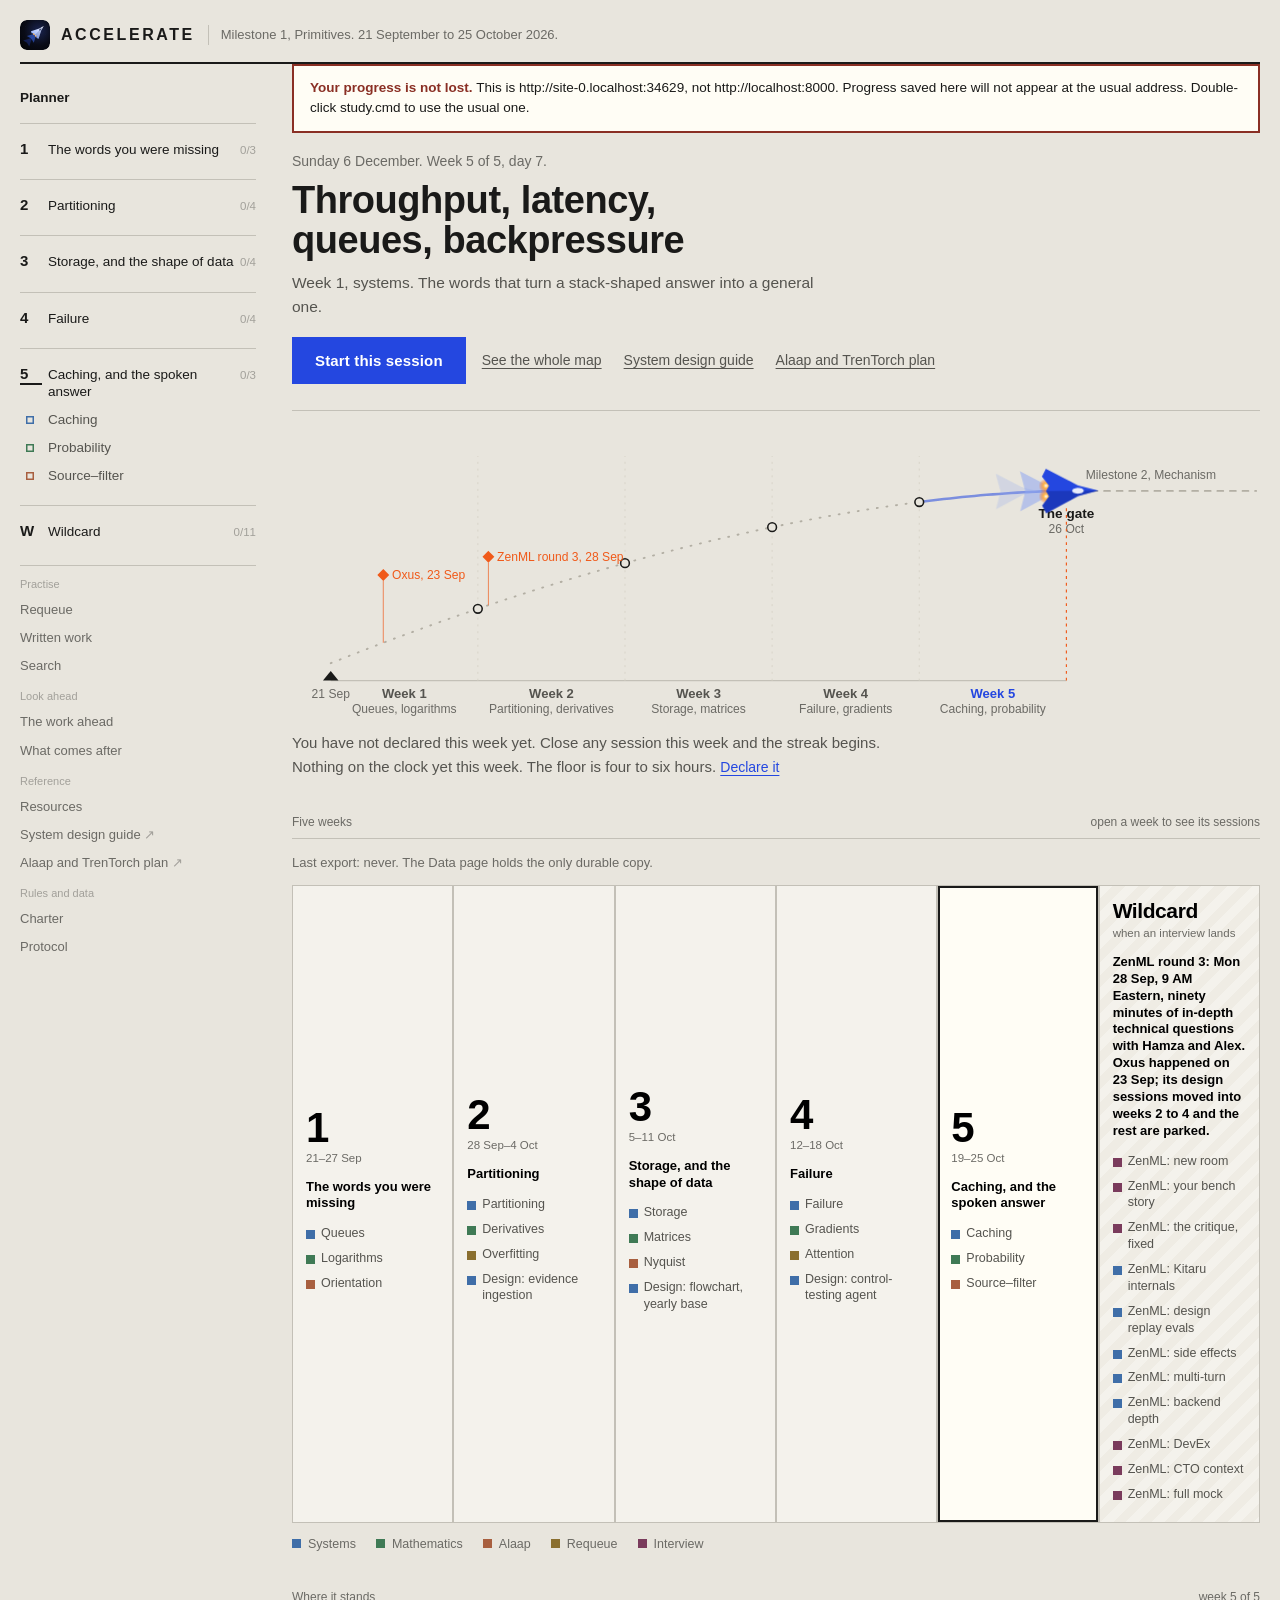
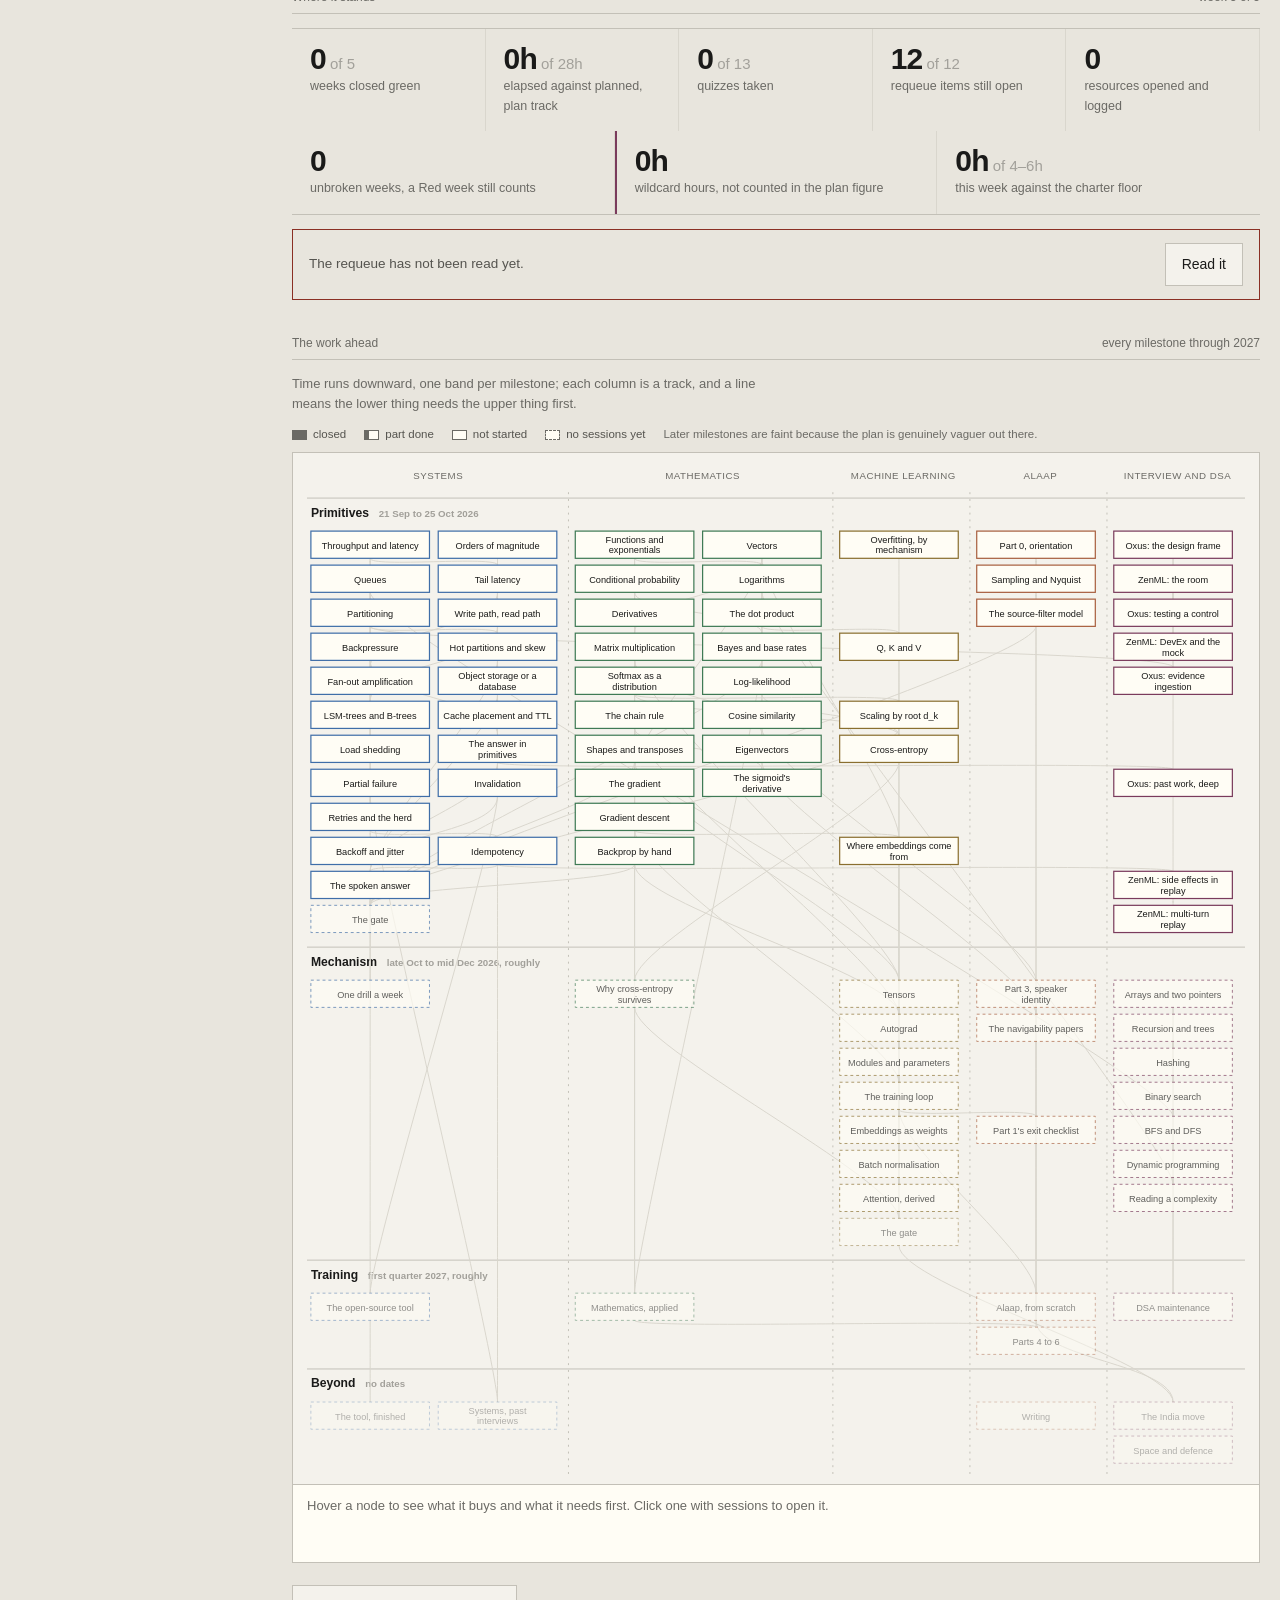
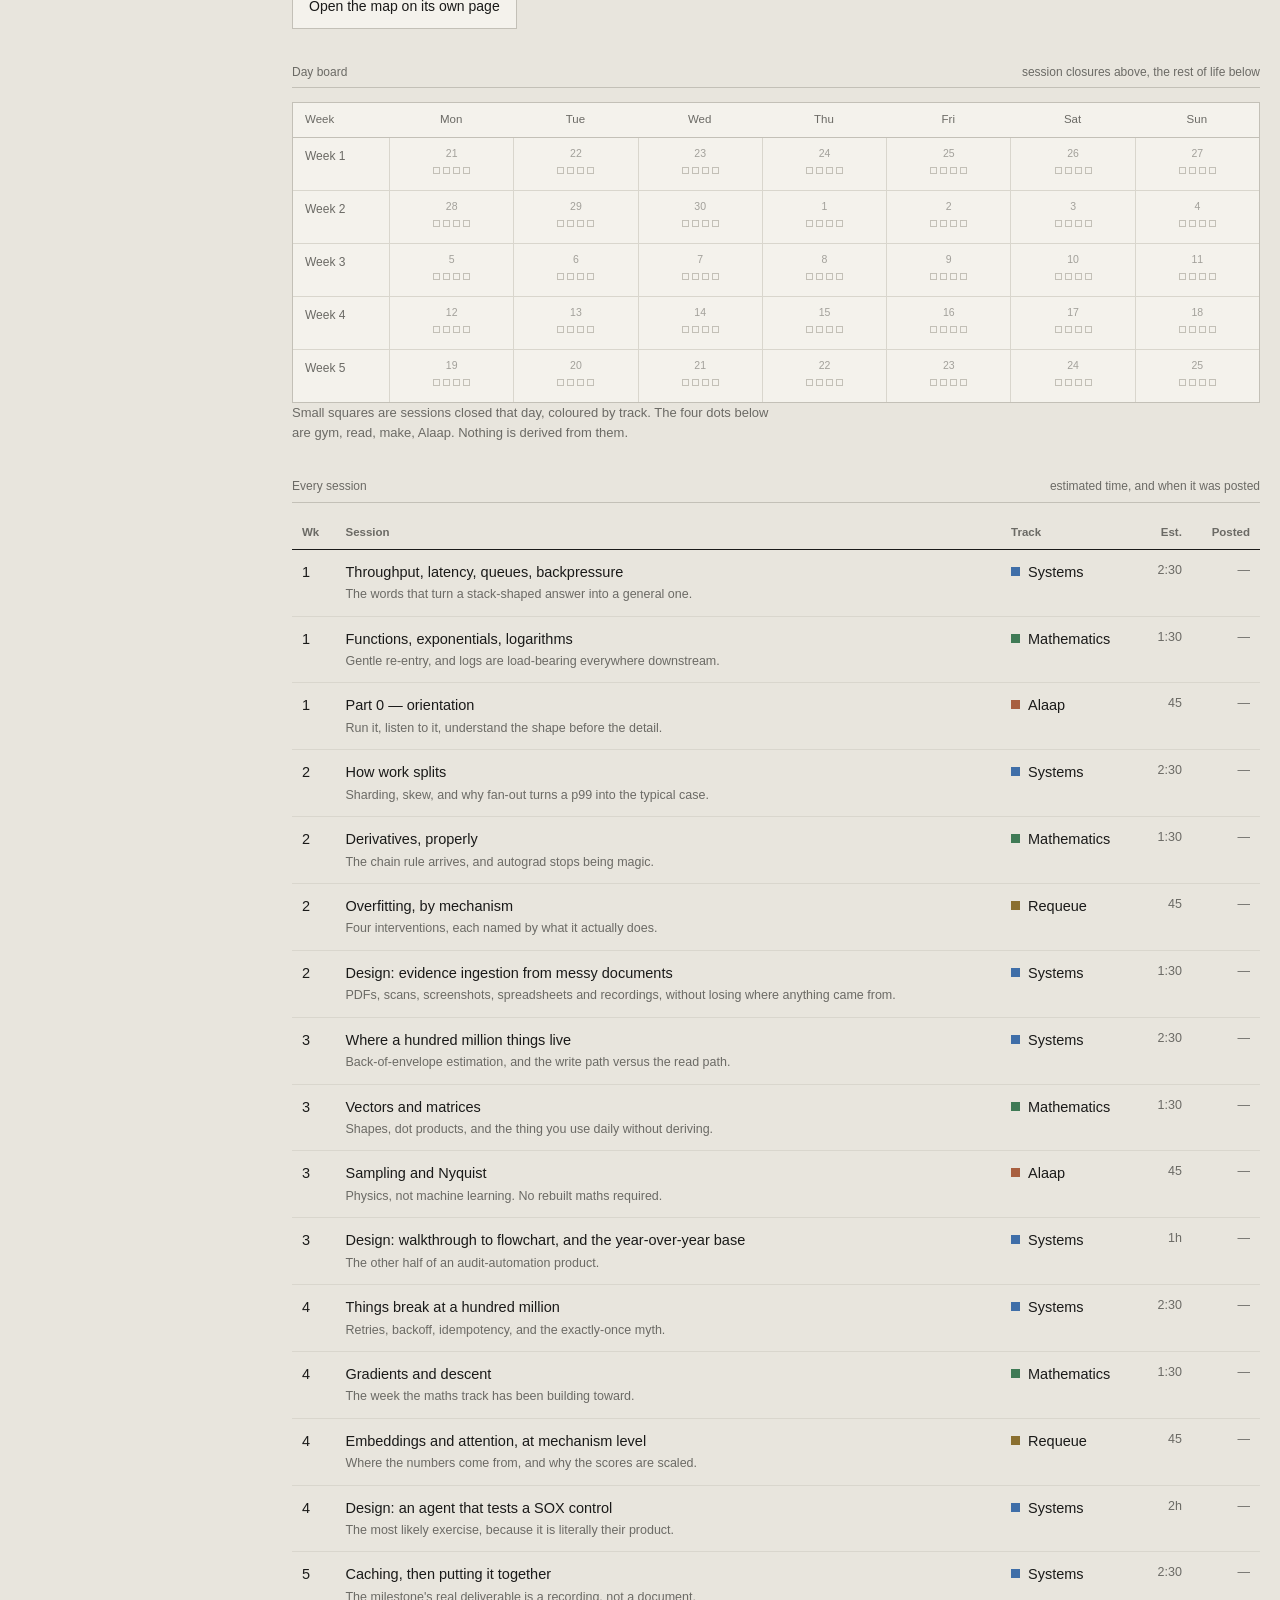
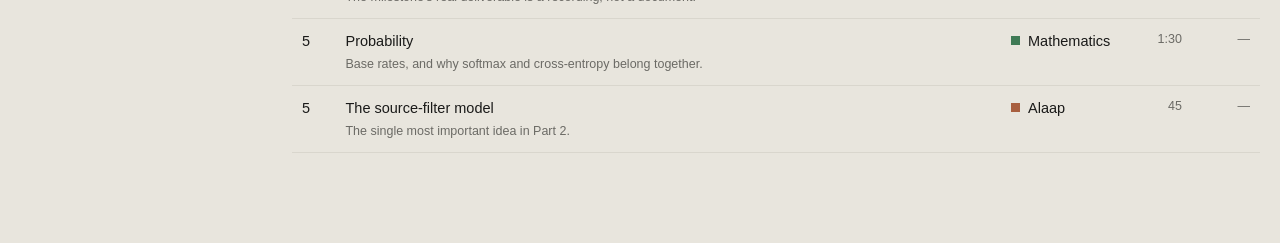
==== index.html @ 2f1076af "Loop pages in tabs by kind of work; diagrams readable in dark mode Overview (brief and plan), Prep (" ====
<!DOCTYPE html>
<html lang="en">
<head>
<meta charset="utf-8">
<meta name="viewport" content="width=device-width, initial-scale=1">
<title>Accelerate</title>
<link rel="icon" type="image/svg+xml" href="brand/accelerate.svg">
<link rel="alternate icon" type="image/png" href="brand/accelerate-32.png">
<style>
  :root {
    --board: #e8e5dd;
    --sheet: #f4f2ec;
    --live: #fffdf5;
    --ink: #1a1a19;
    --mid: #55544f;
    --dim: #6b6a65;
    --faint: #a2a09a;
    --line: #c3c0b7;
    --hair: #d9d6cd;
    --sys: #3f6ea8;
    --math: #3f7a55;
    --alaap: #a85f3f;
    --req: #8a6f2f;
    --sys-p: #dbe4ef;
    --math-p: #dde9e1;
    --alaap-p: #f0e0d8;
    --req-p: #ece4cf;
    --iv: #7a3b5c;
    --iv-p: #efdfe7;
    --mark: #8a2f24;
    --sans: "Helvetica Neue", Helvetica, Arial, sans-serif;
  }
  * { box-sizing: border-box; }
  body { margin: 0; background: var(--board); color: var(--ink); font-family: var(--sans);
    font-size: 15px; line-height: 1.55; -webkit-font-smoothing: antialiased; }
  .wrap { max-width: 1280px; margin: 0 auto; padding: 0 20px 90px; }
  .layout { display: grid; grid-template-columns: 236px minmax(0, 1fr); gap: 36px; align-items: start; }
  main { min-width: 0; }
  .railtoggle { display: none; background: none; border: 1px solid var(--line); padding: 6px 12px;
    font-size: 13px; color: var(--ink); cursor: pointer; }

  .side { position: sticky; top: 0; max-height: 100vh; overflow-y: auto; padding: 18px 0 40px;
    font-size: 13.5px; }
  .side .home { display: block; width: 100%; text-align: left; background: none; border: none;
    padding: 6px 0; font-weight: 700; cursor: pointer; color: var(--ink); }
  .side .grp { border-top: 1px solid var(--line); padding: 8px 0 6px; margin-top: 8px; }
  .side .gh { display: grid; grid-template-columns: 22px 1fr auto; gap: 6px; align-items: baseline;
    width: 100%; text-align: left; background: none; border: none; padding: 5px 0; cursor: pointer;
    color: var(--ink); }
  .side .gh .num { font-weight: 700; font-size: 15px; letter-spacing: -0.02em; }
  .side .gh .nm { line-height: 1.3; }
  .side .gh .ct { font-size: 11.5px; color: var(--faint); font-variant-numeric: tabular-nums; }
  .side .gh.on .nm { font-weight: 700; }
  .side .gh.live .num { box-shadow: inset 0 -2px 0 var(--ink); }
  .side .it { display: grid; grid-template-columns: 22px 1fr; gap: 6px; align-items: baseline;
    width: 100%; text-align: left; background: none; border: none; padding: 5px 0 5px 0; cursor: pointer;
    color: var(--mid); line-height: 1.35; }
  .side .it:hover, .side .gh:hover { color: var(--ink); }
  .side .it.on { color: var(--ink); font-weight: 600; background: var(--sheet); box-shadow: inset 3px 0 0 var(--ink); }
  .side .it .sq { width: 8px; height: 8px; margin: 0 0 0 6px; display: inline-block; box-shadow: inset 0 0 0 1.5px var(--line); }
  .side .it .sq.done { box-shadow: none; }
  .side .sub { font-size: 11.5px; color: var(--faint); padding: 6px 0 2px 28px; }
  .side .foot { border-top: 1px solid var(--line); margin-top: 12px; padding-top: 8px;
    display: flex; flex-direction: column; gap: 0; }
  .side .foot .fh { font-size: 11px; color: var(--faint); padding: 2px 0 3px; }
  .side .foot + .foot { border-top: 0; margin-top: 6px; padding-top: 0; }
  .side .foot button { background: none; border: none; text-align: left; padding: 4px 0; cursor: pointer;
    color: var(--dim); font-size: 13px; }
  .side .foot button:hover { color: var(--ink); }
  .side .foot button.on { color: var(--ink); font-weight: 600; }
  .side .keys { font-size: 11.5px; color: var(--faint); margin-top: 16px; line-height: 1.6; }

  .stepper { display: grid; grid-template-columns: 1fr auto 1fr; gap: 12px; align-items: center;
    border-bottom: 1px solid var(--line); padding: 12px 0 10px; position: sticky; top: 0;
    background: var(--board); z-index: 3; }
  .stepper button { background: none; border: none; cursor: pointer; font-size: 13px; color: var(--dim);
    padding: 4px 0; text-align: left; line-height: 1.3; }
  .stepper button:hover { color: var(--ink); }
  .stepper button[disabled] { visibility: hidden; }
  .stepper .nx { text-align: right; }
  .stepper .mid { font-size: 12.5px; color: var(--dim); text-align: center; }
  .stepper .mid button { text-align: center; color: var(--ink); font-weight: 600; }
  .stepper small { display: block; color: var(--faint); font-size: 11px; }
  a { color: var(--sys); }
  button { font: inherit; }
  button:focus-visible, a:focus-visible, textarea:focus, input:focus { outline: 2px solid var(--ink); outline-offset: 2px; }

  /* top bar */
  .bar { display: flex; align-items: baseline; justify-content: space-between; gap: 22px;
    padding: 20px 0 12px; border-bottom: 2px solid var(--ink); flex-wrap: wrap; }
  .bar .id { display: flex; align-items: baseline; gap: 14px; }
  .bar .id b { font-size: 17px; font-weight: 700; letter-spacing: 0.01em; }
  .bar .id span { font-size: 13px; color: var(--dim); }
  .bar nav { display: flex; gap: 18px; }
  .bar nav button { background: none; border: none; padding: 0 0 2px; color: var(--dim);
    font-size: 13.5px; cursor: pointer; border-bottom: 2px solid transparent; }
  .bar nav button:hover { color: var(--ink); }
  .bar nav button.on { color: var(--ink); border-bottom-color: var(--ink); }

  .back { background: none; border: none; padding: 14px 0 0; color: var(--dim);
    font-size: 13px; cursor: pointer; }
  .back:hover { color: var(--ink); }

  h1 { font-size: 30px; font-weight: 700; letter-spacing: -0.015em; line-height: 1.12; margin: 16px 0 6px; }
  h2 { font-size: 20px; font-weight: 700; letter-spacing: -0.01em; margin: 0 0 6px; }
  .rubric { font-size: 12px; color: var(--dim); border-bottom: 1px solid var(--line);
    padding-bottom: 6px; margin: 34px 0 14px; display: flex; justify-content: space-between; gap: 16px; }
  p { margin: 0 0 12px; max-width: 68ch; }
  .lede { font-size: 16px; color: var(--mid); }
  .dim { color: var(--dim); }
  .sm { font-size: 13px; }

  /* planner grid */
  .planner { display: grid; grid-template-columns: repeat(6, 1fr); gap: 2px;
    background: var(--line); border: 1px solid var(--line); }
  .colm.wild { background: repeating-linear-gradient(135deg, #f4f2ec, #f4f2ec 9px, #efece4 9px, #efece4 18px); }
  .colm.wild:hover { background: repeating-linear-gradient(135deg, #f8f7f1, #f8f7f1 9px, #f2efe7 9px, #f2efe7 18px); }
  .colm .wn.tiny { font-size: 21px; letter-spacing: -0.02em; line-height: 1.1; }
  .mk.wc::before { background: var(--mark); }
  .mk.folded { color: var(--faint); }
  .mk.folded::before { background: none; box-shadow: inset 0 0 0 1.5px var(--faint); }
  .folded-note { color: var(--faint); font-style: italic; }
  .credit { border: 1px solid var(--mark); padding: 13px 16px; margin: 14px 0 0; font-size: 13.5px;
    color: var(--mid); display: flex; justify-content: space-between; gap: 16px; flex-wrap: wrap; align-items: center; }
  .credit b { color: var(--mark); }
  .empty { border: 1px dashed var(--line); padding: 22px 24px; color: var(--dim); font-size: 14px; }
  .colm { background: var(--sheet); padding: 13px 13px 15px; text-align: left; border: none;
    cursor: pointer; min-height: 188px; display: block; position: relative; }
  .colm:hover { background: #f8f7f1; }
  .colm.live { background: var(--live); box-shadow: inset 0 0 0 2px var(--ink); }
  .colm .wn { font-size: 42px; font-weight: 700; line-height: 0.88; letter-spacing: -0.045em; }
  .colm .wd { font-size: 11.5px; color: var(--dim); margin: 3px 0 11px; }
  .colm .wt { font-size: 13px; font-weight: 600; margin-bottom: 9px; line-height: 1.3; }
  .mk { display: block; font-size: 12.5px; color: var(--mid); padding: 4px 0 4px 15px;
    position: relative; line-height: 1.35; }
  .mk::before { content: ""; position: absolute; left: 0; top: 9px; width: 9px; height: 9px;
    background: var(--hair); }
  .mk.sys::before { background: var(--sys); }
  .mk.math::before { background: var(--math); }
  .mk.alaap::before { background: var(--alaap); }
  .mk.req::before { background: var(--req); }
  .mk.iv::before { background: var(--iv); }
  .mk.shut { color: var(--faint); text-decoration: line-through; text-decoration-thickness: 1px; }
  .mk em { font-style: normal; color: var(--faint); font-size: 11px; display: block; padding-top: 1px; }
  .legend { display: flex; gap: 20px; flex-wrap: wrap; margin-top: 12px; font-size: 12.5px; color: var(--dim); }
  .legend i { display: inline-block; width: 9px; height: 9px; margin-right: 7px; }

  /* figures band */
  .figs { display: flex; gap: 0; border-top: 1px solid var(--line); border-bottom: 1px solid var(--line);
    flex-wrap: wrap; }
  .fig { flex: 1 1 170px; padding: 14px 18px 15px; border-right: 1px solid var(--hair); }
  .fig:last-child { border-right: none; }
  .fig .n { font-size: 30px; font-weight: 700; letter-spacing: -0.03em; line-height: 1.05; }
  .fig .n small { font-size: 15px; font-weight: 400; color: var(--faint); letter-spacing: 0; }
  .fig .k { font-size: 12.5px; color: var(--dim); margin-top: 3px; }

  /* day board */
  .board { border: 1px solid var(--line); background: var(--sheet); }
  .board .hd, .board .rw { display: grid; grid-template-columns: 96px repeat(7, 1fr); }
  .board .hd div { font-size: 11.5px; color: var(--dim); padding: 8px 6px; text-align: center;
    border-bottom: 1px solid var(--line); }
  .board .hd div:first-child { text-align: left; padding-left: 12px; }
  .board .rw { border-bottom: 1px solid var(--hair); }
  .board .rw:last-child { border-bottom: none; }
  .board .rw .wk { font-size: 12px; color: var(--dim); padding: 9px 12px; }
  .board .cell { border-left: 1px solid var(--hair); padding: 7px 5px; min-height: 52px;
    display: flex; flex-direction: column; gap: 3px; align-items: center; justify-content: flex-start; }
  .board .cell .dn { font-size: 10.5px; color: var(--faint); }
  .board .cell.today { background: var(--live); box-shadow: inset 0 0 0 2px var(--ink); }
  .board .cell .row2 { display: flex; gap: 3px; flex-wrap: wrap; justify-content: center; }
  .board .cell i { width: 8px; height: 8px; display: block; }
  .board .cell .lifedot { width: 7px; height: 7px; border: 1px solid var(--line); background: none;
    padding: 0; cursor: pointer; }
  .board .cell .lifedot.on { background: var(--ink); border-color: var(--ink); }

  /* tables */
  table.t { width: 100%; border-collapse: collapse; }
  table.t th { font-size: 11.5px; font-weight: 600; color: var(--dim); text-align: left;
    padding: 7px 10px; border-bottom: 1px solid var(--ink); }
  table.t th.r, table.t td.r { text-align: right; }
  table.t td { padding: 11px 10px; border-bottom: 1px solid var(--hair); vertical-align: top; font-size: 14.5px; }
  table.t tr.clickable { cursor: pointer; }
  table.t tr.clickable:hover td { background: var(--sheet); }
  table.t td .sub { display: block; font-size: 12.5px; color: var(--dim); margin-top: 2px; }
  table.t td.r { font-size: 12.5px; color: var(--dim); white-space: nowrap; font-variant-numeric: tabular-nums; }
  .posted { color: var(--mark); }
  .swatch { display: inline-block; width: 9px; height: 9px; margin-right: 8px; vertical-align: 1px; }

  /* session page */
  .shead { border-bottom: 2px solid var(--ink); padding-bottom: 16px; }
  .shead .kicker { font-size: 12.5px; color: var(--dim); display: flex; gap: 16px; flex-wrap: wrap; }
  .plate { border: 1px solid var(--line); background: var(--sheet); padding: 16px 18px 14px; margin: 20px 0; }
  .plate .pn { font-size: 11.5px; color: var(--dim); margin-bottom: 10px; }
  .plate svg { width: 100%; height: auto; display: block; }
  .plate .cap { font-size: 13.5px; color: var(--mid); line-height: 1.55; margin-top: 12px;
    padding-top: 11px; border-top: 1px solid var(--hair); max-width: 76ch; }
  .plate .cap b { font-weight: 600; color: var(--ink); }
  .plate .diafirst-btn { margin-top: 14px; }

  .step { border-bottom: 1px solid var(--hair); }
  .step:first-child { border-top: 1px solid var(--line); }
  .srow { display: grid; grid-template-columns: 22px 1fr auto auto auto; gap: 12px; align-items: start;
    padding: 13px 2px; }
  .bx { width: 14px; height: 14px; border: 1.5px solid var(--ink); background: none; margin-top: 4px;
    cursor: pointer; padding: 0; position: relative; }
  .bx.on { background: var(--ink); }
  .bx.on::after { content: ""; position: absolute; left: 3px; top: 0px; width: 4px; height: 8px;
    border: solid var(--sheet); border-width: 0 1.5px 1.5px 0; transform: rotate(42deg); }
  .srow .tx { font-size: 14.5px; line-height: 1.5; }
  .srow .tx.off { color: var(--faint); }
  .srow .ts { font-size: 11.5px; color: var(--mark); white-space: nowrap; padding-top: 3px;
    font-variant-numeric: tabular-nums; }
  .srow .xp { background: none; border: none; color: var(--dim); font-size: 12px; cursor: pointer; padding: 2px 0 0; }
  .srow .xp:hover { color: var(--ink); }
  .expand { padding: 0 2px 15px 34px; max-width: 78ch; }
  .answer { padding: 0 2px 16px 34px; }
  .answer textarea { min-height: 150px; background: var(--live); }
  .answer .meta { display: flex; justify-content: space-between; gap: 14px; font-size: 11.5px;
    color: var(--faint); padding-top: 6px; font-variant-numeric: tabular-nums; }
  .srow .xp.has { color: var(--mark); }
  .expand p { font-size: 14px; color: var(--mid); margin: 0 0 10px; }
  .res { display: flex; gap: 8px; flex-wrap: wrap; }
  .res a, .res span.bk { font-size: 12.5px; border: 1px solid var(--line); padding: 4px 10px;
    text-decoration: none; color: var(--sys); background: var(--sheet); }
  .res span.bk { color: var(--dim); }
  .res a:hover { border-color: var(--sys); }

  .linkform { display: flex; gap: 8px; flex-wrap: wrap; margin-top: 10px; }
  input[type=text] { flex: 1 1 200px; border: 1px solid var(--line); background: var(--sheet);
    padding: 8px 11px; font: inherit; font-size: 13.5px; color: inherit; }
  .visits { list-style: none; padding: 0; margin: 10px 0 0; }
  .visits li { display: flex; justify-content: space-between; gap: 14px; font-size: 13px;
    padding: 7px 0; border-bottom: 1px solid var(--hair); }
  .visits li span.w { color: var(--faint); font-size: 11.5px; white-space: nowrap; font-variant-numeric: tabular-nums; }
  .visits li a { text-decoration: none; }
  .visits li a:hover { text-decoration: underline; }

  /* quiz */
  .quiz { border: 1px solid var(--line); background: var(--sheet); padding: 20px 22px; margin-top: 26px; }
  .quiz.shut { border-style: dashed; background: none; color: var(--dim); }
  .qq { margin-bottom: 20px; }
  .qq .qt { font-size: 15.5px; font-weight: 600; margin-bottom: 10px; }
  .opts { display: flex; flex-direction: column; gap: 6px; }
  .opt { text-align: left; background: var(--live); border: 1px solid var(--line); padding: 10px 13px;
    cursor: pointer; font-size: 14px; color: inherit; }
  .opt:hover { border-color: var(--dim); }
  .opt.sel { border-color: var(--ink); box-shadow: inset 3px 0 0 var(--ink); }
  .opt.dunno { border-style: dashed; }
  .opt.yes { border-color: var(--math); box-shadow: inset 3px 0 0 var(--math); }
  .opt.no { border-color: var(--mark); box-shadow: inset 3px 0 0 var(--mark); }
  .why { font-size: 13.5px; color: var(--mid); margin-top: 10px; padding-left: 13px;
    border-left: 2px solid var(--line); }
  .score { font-size: 17px; font-weight: 700; }
  .score.ok { color: var(--math); }
  .score.no { color: var(--mark); }

  .act { background: var(--ink); color: var(--sheet); border: 1px solid var(--ink); padding: 10px 18px;
    cursor: pointer; font-size: 14px; }
  .act:hover { background: #000; }
  .sec { background: var(--sheet); color: var(--ink); border: 1px solid var(--line); padding: 10px 16px;
    cursor: pointer; font-size: 14px; }
  .sec:hover { border-color: var(--ink); }
  .row-act { display: flex; gap: 10px; flex-wrap: wrap; margin-top: 22px; }
  textarea { width: 100%; min-height: 110px; background: var(--sheet); border: 1px solid var(--line);
    padding: 13px 15px; font: inherit; font-size: 14px; line-height: 1.6; color: inherit; resize: vertical; }
  ul.list { list-style: none; padding: 0; margin: 0; }
  ul.list li { display: grid; grid-template-columns: 62px 1fr; gap: 14px; padding: 11px 0;
    border-bottom: 1px solid var(--hair); }
  ul.list li .wh { font-size: 12px; color: var(--dim); padding-top: 2px; }
  ul.list li .wh.m2 { color: var(--req); }
  ol.rules { padding-left: 20px; max-width: 70ch; }
  ol.rules li { margin-bottom: 11px; }
  .panel { border-left: 3px solid var(--ink); padding-left: 16px; max-width: 70ch; }
  .warn { color: var(--mark); font-size: 13px; }
  .hide { display: none; }

  /* svg tokens */
  .d-fill-sys { fill: var(--sys-p); } .d-str-sys { stroke: var(--sys); }
  .d-fill-math { fill: var(--math-p); } .d-str-math { stroke: var(--math); }
  .d-fill-alaap { fill: var(--alaap-p); } .d-str-alaap { stroke: var(--alaap); }
  .d-fill-req { fill: var(--req-p); } .d-str-req { stroke: var(--req); }
  .d-fill-iv { fill: var(--iv-p); } .d-str-iv { stroke: var(--iv); }
  .d-fill-now { fill: var(--live); } .d-str-now { stroke: var(--ink); }
  .d-fill-flat { fill: none; } .d-str-flat { stroke: var(--line); }
  .d-line { stroke: var(--dim); fill: none; }
  .d-t { fill: var(--ink); font-family: var(--sans); font-size: 12px; }
  .d-t-s { fill: var(--dim); font-family: var(--sans); font-size: 11px; }
  .d-t-b { fill: var(--ink); font-family: var(--sans); font-size: 12px; font-weight: 700; }
  .d-t-x { fill: var(--faint); font-family: var(--sans); font-size: 10.5px; }

  @media (max-width: 980px) {
    .layout { grid-template-columns: 1fr; gap: 0; }
    .railtoggle { display: inline-block; }
    .side { position: static; max-height: none; display: none; border-bottom: 2px solid var(--ink); }
    .side.open { display: block; }
  }
  @media (max-width: 860px) {
    .planner { grid-template-columns: repeat(2, 1fr); }
    .credit { display: block; }
    .board .hd, .board .rw { grid-template-columns: 64px repeat(7, 1fr); }
    .expand { padding-left: 2px; }
    .srow { grid-template-columns: 22px 1fr auto; }
    .srow .ts { grid-column: 2; }
    .answer { padding-left: 2px; }
  }
  /* -------- recall: cold band, drill card, print sheet -------- */
  .rbar { display: flex; align-items: center; margin: 14px 0 0; }
  .rbar .track { display: flex; flex: 0 1 420px; gap: 2px; }
  .rbar .seg { height: 9px; }
  .rbar .seg.got { background: var(--math); }
  .rbar .seg.shaky { background: var(--req); }
  .rbar .seg.no { background: var(--mark); }
  .rbar .seg.none { background: var(--hair); }
  .rbar .lg { flex: 0 0 auto; font-size: 11.5px; color: var(--dim); margin-left: 12px; }
  .rbar .go { flex: 0 0 auto; margin-left: 14px; background: none; border: none; padding: 0;
    font-size: 12.5px; color: var(--mark); cursor: pointer; text-decoration: underline; }
  .rbar .go:hover { color: var(--ink); }

  .cold { border-left: 3px solid var(--mark); background: var(--sheet); padding: 12px 16px; margin: 14px 0 0; }
  .cold .ch { font-size: 11px; letter-spacing: 0.08em; text-transform: uppercase; color: var(--mark);
    margin-bottom: 7px; }
  .cold ul { margin: 0; padding-left: 16px; font-size: 13.5px; color: var(--mid); }
  .cold li { padding: 2px 0; }
  .cold li b { color: var(--ink); font-weight: 600; }
  .cold li em { font-style: normal; font-size: 11px; color: var(--mark); text-transform: uppercase;
    letter-spacing: 0.06em; margin-left: 6px; }

  .card { border: 1px solid var(--line); background: var(--live); padding: 30px 28px 26px; margin: 18px 0;
    min-height: 300px; display: flex; flex-direction: column; }
  .card .src { font-size: 11px; letter-spacing: 0.07em; text-transform: uppercase; color: var(--faint); }
  .card .front { font-size: 22px; font-weight: 700; line-height: 1.32; margin: 12px 0 0; max-width: 36ch; }
  .card .back { font-size: 15px; line-height: 1.6; color: var(--mid); margin: 18px 0 0; max-width: 72ch;
    border-top: 1px solid var(--hair); padding-top: 16px; }
  .card .grow { flex: 1 1 auto; }
  .card .turn { align-self: flex-start; margin-top: 22px; font-size: 14px; padding: 10px 22px;
    border: 1px solid var(--ink); background: var(--ink); color: var(--live); cursor: pointer; }
  .card .rate { display: flex; gap: 10px; flex-wrap: wrap; margin-top: 22px; }
  .card .rate button { font-size: 13.5px; padding: 9px 18px; border: 1px solid var(--line);
    background: var(--sheet); cursor: pointer; color: var(--ink); }
  .card .rate button:hover { border-color: var(--ink); }
  .card .rate button.g { box-shadow: inset 3px 0 0 var(--math); }
  .card .rate button.s { box-shadow: inset 3px 0 0 var(--req); }
  .card .rate button.n { box-shadow: inset 3px 0 0 var(--mark); }
  .card .was { font-size: 11.5px; color: var(--faint); margin-top: 12px; }
  .drillkeys { font-size: 11.5px; color: var(--faint); margin-top: 4px; }

  .sheetblk { break-inside: auto; margin: 0 0 22px; }
  .sheetblk h3 { font-size: 11.5px; text-transform: uppercase; letter-spacing: 0.08em; color: var(--mark);
    margin: 0 0 9px; border-bottom: 1px solid var(--hair); padding-bottom: 5px; }
  .sheetblk .cols { column-count: 2; column-gap: 26px; }
  .sheetblk .it { break-inside: avoid; margin: 0 0 11px; }
  .sheetblk .it b { font-size: 12.5px; display: block; line-height: 1.35; }
  .sheetblk .it span { font-size: 11.5px; color: var(--mid); line-height: 1.45; display: block; }

  @media print {
    body { background: #fff; color: #000; font-size: 10px; }
    .side, .stepper, .railtoggle, .row-act, .noprint, .res, .rbar .go { display: none !important; }
    .layout { display: block; }
    .wrap { max-width: none; padding: 0; }
    .sheetblk { page-break-inside: auto; }
    .sheetblk .cols { column-count: 2; }
    .sheetblk .it span { color: #333; }
    a { text-decoration: none; color: #000; }
    h1 { font-size: 17px; }
    .lede { font-size: 11px; }
  }
  .card .diasvg svg { width: 100%; height: auto; display: block; margin: 4px 0 6px; }
  .compare { display: grid; grid-template-columns: 1fr 1fr; gap: 20px; padding: 0 2px 16px 34px; align-items: start; }
  .compare .half { min-width: 0; }
  .compare .answer, .compare .expand { padding: 0; max-width: none; }
  @media (max-width: 860px) {
    .compare { grid-template-columns: 1fr; padding-left: 2px; gap: 16px; }
  }
  /* w3-floor-time: session clock and ten-minute floor */
  .clockbox, .floorbox { display: flex; flex-wrap: wrap; align-items: center; gap: 10px; }
  .floorbox { flex-direction: column; align-items: stretch; }
  .floorbox textarea { min-height: 64px; margin-bottom: 8px; }
  .clockcorr { width: 68px; border: 1px solid var(--line); background: var(--sheet);
    padding: 8px 9px; font: inherit; font-size: 13.5px; color: inherit; }
  .floor { margin-top: 14px; }
  .fig-wild { border-left: 2px solid var(--iv); }
  .quiz .rate { display: flex; gap: 10px; flex-wrap: wrap; margin-top: 12px; }
  .quiz .rate button { font-size: 13.5px; padding: 9px 18px; border: 1px solid var(--line);
    background: var(--sheet); cursor: pointer; color: var(--ink); }
  .quiz .rate button:hover { border-color: var(--ink); }
  .quiz .rate button.g { box-shadow: inset 3px 0 0 var(--math); }
  .quiz .rate button.s { box-shadow: inset 3px 0 0 var(--req); }
  .quiz .rate button.n { box-shadow: inset 3px 0 0 var(--mark); }
  .quiz .was { font-size: 11.5px; color: var(--faint); margin-top: 8px; }
  .quiz .qhist { margin-top: 18px; padding-top: 14px; border-top: 1px solid var(--hair); }
  /* -------- the map: every milestone through 2027 -------- */
  .maplg { display: flex; gap: 18px; flex-wrap: wrap; align-items: center; font-size: 11.5px;
    color: var(--mid); margin: 12px 0 8px; }
  .maplg span { display: inline-flex; align-items: center; gap: 6px; }
  .maplg i.sw { width: 15px; height: 10px; display: inline-block; border: 1.25px solid var(--dim); }
  .maplg i.sw.done { background: var(--dim); }
  .maplg i.sw.part { background: linear-gradient(to right, var(--dim) 4px, var(--live) 4px); }
  .maplg i.sw.open { background: var(--live); }
  .maplg i.sw.future { background: var(--live); border-style: dashed; }

  .mapwrap { border: 1px solid var(--line); background: var(--sheet); }
  .mapscroll { overflow-x: auto; overflow-y: hidden; padding: 12px 14px 6px; }
  .mapwrap.tall .mapscroll { overflow-y: visible; }
  .mapsvg { display: block; width: 100%; min-width: 620px; height: auto; margin: 0 auto; }
  .m-col { fill: var(--ink); font-family: var(--sans); font-size: 12.5px; font-weight: 700; }
  .m-when { fill: var(--faint); font-family: var(--sans); font-size: 10px; }
  .m-lane { fill: var(--dim); font-family: var(--sans); font-size: 10px;
    letter-spacing: 0.05em; text-transform: uppercase; }
  .m-lbl { fill: var(--ink); font-family: var(--sans); font-size: 9.5px; pointer-events: none; }
  .m-edge { fill: none; stroke: var(--hair); stroke-width: 1; }
  .m-node { cursor: pointer; }
  .m-node.future .m-lbl { fill: var(--dim); }
  .mapsvg.focused .m-node { opacity: 0.16 !important; }
  .mapsvg.focused .m-node.lit { opacity: 1 !important; }
  .mapsvg.focused .m-node.self rect { stroke-width: 2.25; }
  .mapsvg.focused .m-edge { stroke: var(--hair); opacity: 0.25; }
  .mapsvg.focused .m-edge.lit { stroke: var(--mark); opacity: 1; stroke-width: 1.4; }

  .mapcap { border-top: 1px solid var(--line); padding: 11px 14px 13px; min-height: 78px;
    font-size: 13px; background: var(--live); }
  .mapcap .mc-h { display: flex; gap: 10px; align-items: baseline; }
  .mapcap .mc-h b { font-size: 14.5px; }
  .mapcap .mc-st { font-size: 10.5px; text-transform: uppercase; letter-spacing: 0.06em; }
  .mapcap .mc-st.done { color: var(--math); }
  .mapcap .mc-st.part { color: var(--req); }
  .mapcap .mc-st.open { color: var(--mark); }
  .mapcap .mc-st.future { color: var(--faint); }
  .mapcap p { margin: 5px 0 7px; color: var(--mid); max-width: 88ch; }
  .mapcap .mc-m { display: flex; flex-direction: column; gap: 2px; font-size: 11.5px; color: var(--faint); }

  @media print { .mapwrap, .maplg { display: none !important; } }  .clockbox { border: 1px solid var(--hair); background: var(--sheet); padding: 10px 14px;
    margin: 14px 0 0; font-size: 13px; display: flex; align-items: center; gap: 10px;
    flex-wrap: wrap; }
  .clockbox b { font-variant-numeric: tabular-nums; }  .dolist { margin: 9px 0 2px; }
  .doitem { display: grid; grid-template-columns: 15px 1fr; gap: 9px; align-items: start;
    padding: 5px 0 5px; border-top: 1px dotted var(--hair); }
  .doitem:first-child { border-top: 1px solid var(--hair); }
  .doitem.off .dbody { opacity: 0.45; }
  .dbx { width: 11px; height: 11px; border: 1.25px solid var(--dim); background: none;
    margin-top: 4px; padding: 0; cursor: pointer; }
  .dbx.on { background: var(--dim); border-color: var(--dim); }
  .dhead { display: flex; gap: 10px; align-items: baseline; justify-content: space-between; }
  .da { font-size: 13px; color: var(--ink); line-height: 1.4; }
  .dm { font-size: 11px; color: var(--mark); white-space: nowrap; font-variant-numeric: tabular-nums; }
  .dw { font-size: 11.5px; color: var(--dim); margin-top: 2px; }
  .dw a { font-size: 11.5px; color: var(--sys); margin-left: 7px; }
  .dout { font-size: 11.5px; color: var(--math); margin-top: 2px; }
  .dskip { font-size: 11.5px; color: var(--faint); margin-top: 2px; }
  .sheetdo { margin-top: 3px; padding-left: 9px; border-left: 1px solid var(--hair); }
  .sheetdo div { font-size: 10.5px; color: var(--dim); line-height: 1.4; }
  .stepdo { margin-top: 3px; }
  .dnlm { font-size: 11.5px; color: var(--alaap); margin-top: 2px; }
  .srow .tx .dhead { gap: 14px; }  .abox { margin: 7px 0 4px; max-width: 74ch; }
  .abox textarea { min-height: 96px; background: var(--live); font-size: 13px; }
  .abox .meta { display: flex; justify-content: space-between; gap: 12px;
    font-size: 11px; color: var(--faint); margin-top: 3px; }
  .abox .amodel { border-left: 3px solid var(--math); background: var(--sheet);
    padding: 9px 13px; margin-top: 9px; }
  .abox .amodel .alab { font-size: 10.5px; letter-spacing: 0.07em; text-transform: uppercase;
    color: var(--math); margin-bottom: 4px; }
  .abox .amodel p { margin: 0; font-size: 13px; line-height: 1.55; color: var(--ink); }
  .abox > button.sec { margin-top: 7px; font-size: 12px; padding: 5px 12px; }
  .doitem .xp { background: none; border: none; color: var(--dim); font-size: 11.5px;
    cursor: pointer; padding: 3px 0 0; display: block; }
  .doitem .xp:hover { color: var(--ink); }
  .doitem .xp.has { color: var(--mark); }
  .stepdo .xp { background: none; border: none; color: var(--dim); font-size: 11.5px;
    cursor: pointer; padding: 3px 0 0; display: block; }
  .stepdo .xp:hover { color: var(--ink); }
  .stepdo .xp.has { color: var(--mark); }  .abox .amodel ul { margin: 0; padding-left: 17px; }
  .abox .amodel li { font-size: 13px; line-height: 1.5; color: var(--ink); padding: 1px 0; }  /* -------- the closer -------- */
  .closerwrap { margin: 9px 0 3px; }
  .closerbtn { background: var(--sheet); border: 1px solid var(--line); font-size: 11.5px;
    padding: 4px 11px; cursor: pointer; color: var(--mid); }
  .closerbtn:hover { border-color: var(--ink); color: var(--ink); }
  .closerbtn.full { border-color: var(--math); color: var(--math); }
  .closer { border: 1px solid var(--mark); background: var(--live); padding: 12px 15px 14px;
    max-width: 78ch; }
  .closerh { display: flex; align-items: baseline; gap: 12px; padding-bottom: 8px;
    border-bottom: 1px solid var(--hair); margin-bottom: 10px; }
  .closerh b { font-size: 13px; }
  .closerh .xp { margin-left: auto; background: none; border: none; color: var(--dim);
    font-size: 11.5px; cursor: pointer; }
  .cq { padding: 9px 0; border-top: 1px dotted var(--hair); }
  .cq:first-of-type { border-top: none; padding-top: 0; }
  .cqh { display: flex; gap: 8px; align-items: baseline; }
  .cqn { font-size: 11px; color: var(--faint); font-variant-numeric: tabular-nums; }
  .cqk { font-size: 10px; letter-spacing: 0.07em; text-transform: uppercase; color: var(--mark); }
  .cqq { font-size: 13.5px; line-height: 1.45; margin: 3px 0 6px; }
  .cta { width: 100%; background: var(--sheet); font-size: 13px; min-height: 0; }
  .corder { display: flex; gap: 6px; flex-wrap: wrap; margin-bottom: 4px; }
  .cchip { font-size: 12px; padding: 4px 10px; border: 1px solid var(--line);
    background: var(--sheet); cursor: pointer; color: var(--ink); }
  .cchip.on { border-color: var(--ink); background: var(--board); font-weight: 600; }
  .copts { display: flex; flex-direction: column; gap: 4px; margin-bottom: 4px; }
  .copt { text-align: left; font-size: 12.5px; padding: 6px 10px; border: 1px solid var(--line);
    background: var(--sheet); cursor: pointer; color: var(--ink); }
  .copt.sel { box-shadow: inset 3px 0 0 var(--ink); }
  .copt.yes { border-color: var(--math); box-shadow: inset 3px 0 0 var(--math); }
  .copt.no { border-color: var(--mark); box-shadow: inset 3px 0 0 var(--mark); }
  .cq .xp { background: none; border: none; color: var(--dim); font-size: 11.5px;
    cursor: pointer; padding: 3px 0 0; }
  .cq .xp:hover { color: var(--ink); }
  .cans { border-left: 3px solid var(--math); padding: 5px 11px; margin-top: 6px;
    font-size: 13px; line-height: 1.5; background: var(--sheet); }
  .cwhy { font-size: 11.5px; color: var(--dim); margin-top: 4px; }
  .crate { display: flex; gap: 7px; margin-top: 7px; }
  .crb { font-size: 11.5px; padding: 3px 10px; border: 1px solid var(--line);
    background: none; cursor: pointer; color: var(--mid); }
  .crb.got.on { border-color: var(--math); color: var(--math); font-weight: 600; }
  .crb.no.on { border-color: var(--mark); color: var(--mark); font-weight: 600; }
  .carry { border: 1px solid var(--mark); background: var(--sheet); padding: 11px 14px; margin-bottom: 14px; }
  .carry .ch { font-size: 10.5px; letter-spacing: 0.07em; text-transform: uppercase;
    color: var(--mark); margin-bottom: 6px; }  .originwarn { border: 2px solid var(--mark); background: var(--live); padding: 12px 16px;
    margin: 0 0 18px; font-size: 13.5px; line-height: 1.5; color: var(--ink); }
  .originwarn b { color: var(--mark); }
  /* -------- Accelerate: header lockup and the flight plan -------- */
  :root {
    --flight: #2447E0; --flight-deep: #1733B8; --ghost: #8FA6F0; --burn: #F05A1A;
    --plan: #B3AFA4; --grid: #D8D4C9;
    --display: "Bahnschrift", "DIN Alternate", "DIN 2014", "Arial Narrow", "Helvetica Neue", Arial, sans-serif;
  }
  .bar .brand { display: flex; align-items: center; gap: 11px; color: var(--ink); text-decoration: none; min-width: 0; }
  .bar .brand img { width: 30px; height: 30px; border-radius: 7px; flex: none; }
  .bar .brand .word { font-family: var(--display); font-weight: 600; font-size: 16px; letter-spacing: 0.16em; }
  .bar .brand .mission { font-family: var(--display); font-stretch: 87.5%; font-size: 13px; color: var(--dim);
    padding-left: 12px; margin-left: 2px; border-left: 1px solid var(--line); white-space: nowrap;
    overflow: hidden; text-overflow: ellipsis; }
  .bar .brand:focus-visible { outline: 2px solid var(--flight); outline-offset: 4px; }

  .hero { margin: 4px 0 30px; }
  .hero .hdate { font-family: var(--display); font-stretch: 87.5%; font-size: 14px; color: var(--dim); margin: 0 0 8px; }
  .hero h1.next { font-family: var(--display); font-weight: 600; font-size: 38px; line-height: 1.06;
    letter-spacing: -0.012em; margin: 0; max-width: 24ch; color: var(--ink); text-wrap: balance; }
  .hero .hsub { font-size: 15.5px; color: var(--mid); margin: 10px 0 18px; max-width: 62ch; line-height: 1.55; }
  .hero .hacts { display: flex; gap: 10px; flex-wrap: wrap; align-items: center; }
  .hero .go-big { font-family: var(--display); font-weight: 600; font-size: 15px; letter-spacing: 0.01em;
    background: var(--flight); color: #FFFFFF; border: 1px solid var(--flight); padding: 11px 22px; cursor: pointer; }
  .hero .go-big:hover { background: var(--flight-deep); border-color: var(--flight-deep); }
  .hero .go-soft { font-family: var(--display); font-size: 15px; background: transparent; color: var(--flight);
    border: 1px solid var(--flight); padding: 11px 18px; cursor: pointer; }
  .hero .go-soft:hover { background: rgba(36, 71, 224, 0.07); }
  .hero .go-link { font-family: var(--display); font-size: 14px; background: none; border: none; color: var(--mid);
    padding: 11px 6px; cursor: pointer; text-decoration: underline; text-underline-offset: 3px; }
  .hero .go-link:hover { color: var(--ink); }
  .hero button:focus-visible { outline: 2px solid var(--flight); outline-offset: 3px; }

  .traj { margin: 26px 0 0; padding-top: 16px; border-top: 1px solid var(--line); }
  .traj .fp svg { width: 100%; height: auto; display: block; overflow: visible; }
  .traj .cap { font-size: 15px; color: var(--mid); line-height: 1.6; max-width: 72ch; margin: 10px 0 0; }
  .traj .cap b { color: var(--ink); font-weight: 600; }
  .traj .go-inline { font-family: var(--display); font-size: 14px; background: none; border: none; padding: 0;
    color: var(--flight); cursor: pointer; text-decoration: underline; text-underline-offset: 3px; }

  .fp-ground { stroke: var(--line); stroke-width: 1.2; }
  .fp-grid { stroke: var(--grid); stroke-width: 1; stroke-dasharray: 2 5; }
  .fp-plan { fill: none; stroke: var(--plan); stroke-width: 2; stroke-dasharray: 6 7; stroke-linecap: round; }
  .fp-broken { fill: none; stroke: var(--plan); stroke-width: 2; stroke-dasharray: 1 9; stroke-linecap: round; }
  .flown { fill: none; stroke: var(--flight); stroke-linecap: round; stroke-linejoin: round; }
  .fp-g { stroke-width: 7; }
  .fp-a { stroke-width: 4.5; }
  .fp-r { stroke-width: 2.6; }
  .fp-now { stroke-width: 2.6; opacity: 0.55; }
  .fp-pad { fill: var(--ink); }
  .fp-stage { fill: var(--board); stroke: var(--ink); stroke-width: 1.6; }
  .fp-gate { fill: var(--board); stroke: var(--flight); stroke-width: 2.2; }
  .fp-gatec { fill: var(--flight); }
  .fp-today { stroke: var(--burn); stroke-width: 1.2; stroke-dasharray: 3 4; }
  .fp-stem { stroke: var(--burn); stroke-width: 1; opacity: 0.7; }
  .fp-wp { fill: var(--board); stroke: var(--burn); stroke-width: 1.6; }
  .fp-wp.done { fill: var(--burn); }
  .fp-lbl { font-family: var(--display); font-weight: 600; font-size: 14px; fill: var(--ink); }
  .fp-wk { font-family: var(--display); font-weight: 600; font-size: 13.5px; fill: var(--mid); }
  .fp-wk.on { fill: var(--flight); }
  .fp-dim { font-family: var(--display); font-stretch: 87.5%; font-size: 12.5px; fill: var(--dim); }
  .fp-wpl { font-family: var(--display); font-stretch: 87.5%; font-size: 12.5px; fill: var(--burn); }
  .fp-hull { fill: var(--flight); }
  .fp-hullshade { fill: #0E1E7A; opacity: 0.35; }
  .fp-canopy { fill: #FFFFFF; opacity: 0.9; }
  .fp-ghost1 { fill: var(--ghost); opacity: 0.55; }
  .fp-ghost2 { fill: var(--ghost); opacity: 0.25; }
  .fp-spark { fill: url(#fpSpark); }

  /* one moment, once per page load: the flown path draws, then the ship arrives */
  .hero.arrive .flown { stroke-dasharray: 1; stroke-dashoffset: 1;
    animation-name: fpFly; animation-timing-function: cubic-bezier(0.3, 0.6, 0.2, 1); animation-fill-mode: forwards; }
  .hero.arrive .ship { opacity: 0; animation: fpArrive 0.4s ease-out 0.95s forwards; }
  @keyframes fpFly { to { stroke-dashoffset: 0; } }
  @keyframes fpArrive { to { opacity: 1; } }
  @media (prefers-reduced-motion: reduce) {
    .hero.arrive .flown { animation: none; stroke-dasharray: none; stroke-dashoffset: 0; }
    .hero.arrive .ship { animation: none; opacity: 1; }
  }
  @media (max-width: 720px) {
    .bar .brand .mission { display: none; }
    .hero h1.next { font-size: 28px; }
    .traj .wl, .traj .wpl { display: none; }
  }
  .side a.looplink { display: block; color: var(--ink); font-weight: 600; text-decoration: underline; text-underline-offset: 2px; }
  .loops { display: grid; grid-template-columns: repeat(auto-fill, minmax(280px, 1fr)); gap: 14px; margin: 6px 0 22px; }
  .loopcard { display: block; padding: 18px 20px; border: 1px solid var(--line); background: var(--sheet); color: var(--ink); text-decoration: none; }
  .loopcard:hover { border-color: var(--ink); }
  .loopcard .ln { font-family: var(--display); font-size: 22px; font-weight: 700; }
  .loopcard .lw { font-size: 14px; color: var(--dim); margin-top: 2px; }
  .loopcard .lt { font-size: 15px; margin-top: 10px; }
  .loopcard .lm { font-size: 14px; color: var(--dim); margin-top: 8px; }
  .loopcard .lo { font-size: 14px; font-weight: 700; margin-top: 12px; text-decoration: underline; text-underline-offset: 3px; }
  .linkish { background: none; border: 0; padding: 0; font: inherit; color: var(--ink); text-decoration: underline; text-underline-offset: 2px; cursor: pointer; }
  .sdrow { margin: 9px 0 3px; padding: 3px 0 3px 11px; border-left: 2px solid var(--flight); max-width: 78ch; }
  .sdrow .sdh { font-family: var(--display); font-stretch: 87.5%; font-size: 12px; color: var(--dim); margin-bottom: 3px; }
  .sdrow .sdp { font-size: 12.5px; line-height: 1.45; margin: 3px 0; }
  .sdrow .sdp a { color: var(--flight); font-weight: 600; text-decoration: none; margin-right: 6px; }
  .sdrow .sdp a:hover, .sdrow .sdp a:focus-visible { text-decoration: underline; text-underline-offset: 2px; }
  .sdrow .sdp .why { color: var(--mid); }
  .sdrow.alrow { border-left-color: var(--alaap); }
  .sdrow.alrow .sdp a { color: var(--alaap); }
  #view > .sdrow.alrow .sdp a { display: inline-block; margin: 2px 14px 2px 0; }
  .side .foot a.sdnav { display: block; padding: 4px 0; color: var(--dim); font-size: 13px; text-decoration: none; }
  .side .foot a.sdnav::after { content: " \2197"; color: var(--faint); }
  .side .foot a.sdnav:hover { text-decoration: underline; }
  .hero a.go-link { display: inline-block; }
</style>
</head>
<body>
<div class="wrap">
  <div class="bar">
    <a class="brand" href="#/" aria-label="Accelerate, home">
      <img src="brand/accelerate.svg" width="30" height="30" alt="">
      <span class="word">ACCELERATE</span>
      <span class="mission">Milestone 1, Primitives. 21 September to 25 October 2026.</span>
    </a>
    <button class="railtoggle" id="railtoggle" aria-expanded="false">Contents</button>
  </div>
  <div class="layout">
    <aside id="side" class="side"></aside>
    <main>
      <div id="crumb"></div>
      <div id="view"></div>
    </main>
  </div>
</div>
<script>
(function () {
  "use strict";

  var START = new Date(2026, 8, 21);
  var KEY = "selfstudy.m1.planner";
  var LIFE = ["Gym", "Read", "Make", "Alaap"];
  var DUNNO = "I do not know";
  var TRACK = { Systems: "sys", Mathematics: "math", Alaap: "alaap", Requeue: "req", Interview: "iv" };
  var SHORT = {
    w1a: "Queues", w1b: "Logarithms", w1c: "Orientation",
    w2a: "Partitioning", w2b: "Derivatives", w2c: "Overfitting",
    w3a: "Storage", w3b: "Matrices", w3c: "Nyquist",
    w4a: "Failure", w4b: "Gradients", w4c: "Attention",
    w5a: "Caching", w5b: "Probability", w5c: "Source\u2013filter",
    wc1: "Oxus: design frame", wc2: "Design: control-testing agent", wc3: "Design: evidence ingestion",
    wc4: "Design: flowchart, yearly base", wc13: "ZenML: your bench story", wc14: "ZenML: the critique, fixed", wc15: "ZenML: Kitaru internals", wc16: "ZenML: design replay evals", wc17: "ZenML: backend depth", wc5: "Oxus: past work, deep", wc6: "Oxus: mock and sleep",
    wc7: "ZenML: new room", wc8: "ZenML: side effects", wc9: "ZenML: multi-turn",
    wc10: "ZenML: DevEx", wc11: "ZenML: CTO context", wc12: "ZenML: full mock"
  };

  var L = {
    calc: { label: "3Blue1Brown, calculus", url: "https://www.3blue1brown.com/topics/calculus" },
    lin: { label: "3Blue1Brown, linear algebra", url: "https://www.3blue1brown.com/topics/linear-algebra" },
    nn: { label: "3Blue1Brown, neural networks", url: "https://www.3blue1brown.com/topics/neural-networks" },
    ka_alg: { label: "Khan, algebra 2", url: "https://www.khanacademy.org/math/algebra2" },
    ka_lin: { label: "Khan, linear algebra", url: "https://www.khanacademy.org/math/linear-algebra" },
    ka_multi: { label: "Khan, multivariable calculus", url: "https://www.khanacademy.org/math/multivariable-calculus" },
    ka_prob: { label: "Khan, probability", url: "https://www.khanacademy.org/math/statistics-probability" },
    primer: { label: "System design primer", url: "https://github.com/donnemartin/system-design-primer" },
    aws: { label: "AWS builders' library", url: "https://aws.amazon.com/builders-library/" },
    jitter: { label: "Backoff and jitter", url: "https://aws.amazon.com/blogs/architecture/exponential-backoff-and-jitter/" },
    latency: { label: "Latency numbers", url: "https://colin-scott.github.io/personal_website/research/interactive_latency.html" }
  };
  function ddia(ch) { return { book: "DDIA — " + ch }; }

  /* ------------------------------------------------------------ svg toolkit */

  var S = {};
  function esc(s) {
    return String(s).replace(/&/g, "&amp;").replace(/</g, "&lt;").replace(/>/g, "&gt;");
  }
  S.frame = function (w, h, body) {
    return '<svg viewBox="0 0 ' + w + ' ' + h + '" xmlns="http://www.w3.org/2000/svg" role="img">' +
      '<defs><marker id="ah" viewBox="0 0 10 10" refX="9" refY="5" markerWidth="7" markerHeight="7" orient="auto">' +
      '<path d="M0,0 L10,5 L0,10 z" fill="currentColor"/></marker></defs>' +
      '<g color="var(--faint)">' + body + '</g></svg>';
  };
  S.box = function (o) {
    var tone = o.tone || "flat";
    var r = o.r === undefined ? 0 : o.r;
    var s = '<rect x="' + o.x + '" y="' + o.y + '" width="' + o.w + '" height="' + o.h + '" rx="' + r +
      '" class="d-fill-' + tone + ' d-str-' + tone + '" stroke-width="1.25"' +
      (o.dash ? ' stroke-dasharray="4 3"' : '') + '/>';
    if (o.label) {
      var cy = o.y + o.h / 2 + (o.sub ? -3 : 4);
      s += '<text x="' + (o.x + o.w / 2) + '" y="' + cy + '" text-anchor="middle" class="d-t-b">' + esc(o.label) + '</text>';
      if (o.sub) {
        s += '<text x="' + (o.x + o.w / 2) + '" y="' + (cy + 15) + '" text-anchor="middle" class="d-t-s">' + esc(o.sub) + '</text>';
      }
    }
    return s;
  };
  S.arrow = function (x1, y1, x2, y2, o) {
    o = o || {};
    var d = o.curve
      ? "M" + x1 + "," + y1 + " Q" + ((x1 + x2) / 2) + "," + (Math.min(y1, y2) - o.curve) + " " + x2 + "," + y2
      : "M" + x1 + "," + y1 + " L" + x2 + "," + y2;
    var s = '<path d="' + d + '" class="d-line" stroke-width="1.25" marker-end="url(#ah)"' +
      (o.dash ? ' stroke-dasharray="4 3"' : '') + '/>';
    if (o.label) {
      var mx = (x1 + x2) / 2, my = (y1 + y2) / 2 - (o.curve ? o.curve * 0.55 : 0) - 6;
      s += '<text x="' + mx + '" y="' + my + '" text-anchor="middle" class="d-t-s">' + esc(o.label) + '</text>';
    }
    return s;
  };
  S.text = function (x, y, t, cls, anchor) {
    return '<text x="' + x + '" y="' + y + '" text-anchor="' + (anchor || "start") + '" class="' +
      (cls || "d-t") + '">' + esc(t) + '</text>';
  };
  S.tag = function (x, y, t) {
    return S.text(x, y, String(t).toUpperCase(), "d-t-x");
  };
  S.bar = function (o) {
    var tone = o.tone || "flat";
    return '<rect x="' + o.x + '" y="' + o.y + '" width="' + o.w + '" height="' + o.h +
      '" rx="3" class="d-fill-' + tone + ' d-str-' + tone + '" stroke-width="1"/>';
  };
  S.dots = function (x, y, n, gap, tone) {
    var s = "", i;
    for (i = 0; i < n; i++) {
      s += '<circle cx="' + (x + i * gap) + '" cy="' + y + '" r="3.5" class="d-fill-' + tone +
        ' d-str-' + tone + '" stroke-width="1"/>';
    }
    return s;
  };
  S.path = function (d, tone, dash) {
    return '<path d="' + d + '" fill="none" class="d-str-' + (tone || "flat") + '" stroke-width="1.75"' +
      (dash ? ' stroke-dasharray="4 3"' : '') + '/>';
  };
  S.axes = function (x, y, w, h, xl, yl) {
    return '<path d="M' + x + ',' + y + ' L' + x + ',' + (y + h) + ' L' + (x + w) + ',' + (y + h) +
      '" class="d-line" stroke-width="1"/>' +
      S.text(x + w, y + h + 15, xl, "d-t-x", "end") +
      S.text(x - 4, y - 5, yl, "d-t-x", "start");
  };

  /* -------------------------------------------------------------- diagrams */

  var DIA = {};

  DIA.queue = {
    title: "A queue with no backpressure does not slow down. It dies.",
    cap: "<b>Above:</b> the unbounded queue absorbs the overload silently. Throughput on your dashboard looks unchanged, latency climbs without bound, memory climbs with it, and the process dies all at once. <b>Below:</b> a bounded queue fills, refuses work, and pushes that refusal back to the producer. Rejecting work is information. A silent five-minute queue is not.",
    svg: function () {
      var b = "";
      b += S.tag(0, 14, "No backpressure");
      b += S.box({ x: 0, y: 24, w: 86, h: 40, label: "Producer", tone: "flat" });
      b += S.arrow(90, 44, 128, 44, { label: "fast" });
      b += S.box({ x: 132, y: 24, w: 196, h: 40, tone: "alaap", dash: true });
      b += S.dots(148, 44, 11, 17, "alaap");
      b += S.text(230, 80, "unbounded, growing", "d-t-s", "middle");
      b += S.arrow(332, 44, 370, 44, { label: "slow" });
      b += S.box({ x: 374, y: 24, w: 86, h: 40, label: "Worker", tone: "flat" });
      b += S.text(480, 36, "Latency climbs,", "d-t-s");
      b += S.text(480, 52, "memory climbs,", "d-t-s");
      b += S.text(480, 68, "then it is gone.", "d-t-b");

      b += S.tag(0, 128, "With backpressure");
      b += S.box({ x: 0, y: 138, w: 86, h: 40, label: "Producer", tone: "flat" });
      b += S.arrow(90, 158, 128, 158, {});
      b += S.box({ x: 132, y: 138, w: 196, h: 40, tone: "sys" });
      b += S.dots(148, 158, 6, 17, "sys");
      b += S.text(230, 194, "bounded, capped", "d-t-s", "middle");
      b += S.arrow(332, 158, 370, 158, {});
      b += S.box({ x: 374, y: 138, w: 86, h: 40, label: "Worker", tone: "flat" });
      b += S.arrow(230, 134, 60, 134, { curve: 34, label: "full — stop sending", dash: true });
      b += S.text(480, 150, "Producer slows.", "d-t-s");
      b += S.text(480, 166, "The system stays up.", "d-t-b");
      return S.frame(600, 210, b);
    }
  };

  DIA.tail = {
    title: "One slow shard in a hundred makes almost every request slow",
    cap: "<b>Fan-out amplifies tails.</b> If a request waits on 100 shards and each is slow 1% of the time, the chance that none is slow is 0.99 to the power 100 — about 37%. So roughly 63% of requests are slow. The p99 of a component becomes the typical case for the system, which is why tail latency is a system property rather than a component detail.",
    svg: function () {
      var b = "", i, x;
      b += S.box({ x: 0, y: 58, w: 84, h: 38, label: "Request", tone: "now" });
      for (i = 0; i < 12; i++) {
        x = 150 + i * 36;
        var slow = (i === 4 || i === 9);
        b += S.arrow(86, 77, x + 12, slow ? 30 : 48, { curve: 0 });
        b += S.bar({ x: x, y: slow ? 30 : 48, w: 24, h: slow ? 74 : 38, tone: slow ? "alaap" : "sys" });
      }
      b += S.text(150, 126, "100 shards, each slow 1% of the time", "d-t-s");
      b += S.text(150, 148, "P(no shard is slow) = 0.99", "d-t");
      b += S.text(288, 143, "100", "d-t-s");
      b += S.text(312, 148, "\u2248 37%", "d-t");
      b += S.text(150, 168, "So ~63% of requests wait on a slow shard.", "d-t-b");
      return S.frame(600, 180, b);
    }
  };

  DIA.skew = {
    title: "Hashing spreads keys evenly. It does not spread traffic evenly.",
    cap: "<b>Skew is a key-choice problem, not bad luck.</b> Real usage is power-law: one customer, one scenario family, one hour of the day carries a disproportionate share. All of that key's events hash to one partition however good the hash is, and that partition becomes the ceiling for the whole system.",
    svg: function () {
      var b = "", i;
      var heights = [26, 22, 30, 24, 96, 20, 28, 25];
      b += S.tag(0, 14, "Partition by hash of user id");
      for (i = 0; i < 8; i++) {
        var h = heights[i];
        var hot = h > 60;
        b += S.bar({ x: i * 60, y: 130 - h, w: 44, h: h, tone: hot ? "alaap" : "sys" });
        b += S.text(i * 60 + 22, 146, "p" + i, "d-t-s", "middle");
      }
      b += S.path("M0,34 L480,34", "flat", true);
      b += S.text(486, 38, "capacity", "d-t-x");
      b += S.text(240, 24, "one user, 4% of all events", "d-t-b", "middle");
      b += S.arrow(258, 30, 262, 60, {});
      b += S.text(0, 172, "Every other partition is idle. The system's throughput is now one partition's throughput.", "d-t-s");
      return S.frame(600, 182, b);
    }
  };

  DIA.storage = {
    title: "Two ways to write, and what each one costs you",
    cap: "<b>An LSM-tree appends.</b> Writes go to memory, then flush as sorted files, and merging is deferred to background compaction — so writes are cheap and a read may have to check several layers. <b>A B-tree updates in place.</b> Reads go straight to the right page; writes pay for random IO. Eval traces are written once, never updated, read in bulk — which is why they belong in object storage rather than in either.",
    svg: function () {
      var b = "", i;
      b += S.tag(0, 14, "LSM-tree — append");
      b += S.box({ x: 0, y: 24, w: 74, h: 34, label: "write", tone: "now" });
      b += S.arrow(78, 41, 108, 41, {});
      b += S.box({ x: 112, y: 24, w: 84, h: 34, label: "memtable", tone: "sys" });
      b += S.arrow(200, 41, 230, 41, { label: "flush" });
      for (i = 0; i < 3; i++) {
        b += S.bar({ x: 234 + i * 58, y: 24 + i * 5, w: 50, h: 34 - i * 4, tone: "sys" });
      }
      b += S.text(234, 76, "sorted files, merged later", "d-t-s");
      b += S.text(430, 34, "cheap writes", "d-t-b");
      b += S.text(430, 50, "reads check layers", "d-t-s");

      b += S.tag(0, 116, "B-tree — update in place");
      b += S.box({ x: 112, y: 126, w: 84, h: 30, label: "root", tone: "math" });
      b += S.arrow(140, 158, 118, 178, {});
      b += S.arrow(168, 158, 190, 178, {});
      b += S.box({ x: 76, y: 180, w: 76, h: 30, label: "page", tone: "math" });
      b += S.box({ x: 162, y: 180, w: 76, h: 30, label: "page", tone: "math" });
      b += S.text(430, 152, "direct reads", "d-t-b");
      b += S.text(430, 168, "random-IO writes", "d-t-s");
      return S.frame(600, 222, b);
    }
  };

  DIA.retry = {
    title: "Retries arrive exactly when there is least capacity to serve them",
    cap: "<b>The retry storm.</b> A service slows, clients time out and retry, and the retries land on the thing that was already failing — so it never gets a recovery window. Backoff reduces the pressure; <b>jitter</b> is what stops every client returning in the same synchronised wave and recreating the spike.",
    svg: function () {
      var b = "", i;
      b += S.tag(0, 14, "Naive retry");
      b += S.box({ x: 250, y: 30, w: 96, h: 44, label: "Service", sub: "at capacity", tone: "alaap" });
      for (i = 0; i < 5; i++) {
        b += S.arrow(60, 24 + i * 12, 246, 46, {});
      }
      b += S.text(0, 90, "load", "d-t-x");
      b += S.text(360, 46, "load rises as it degrades", "d-t-s");
      b += S.text(360, 64, "no recovery window", "d-t-b");

      b += S.tag(0, 132, "Backoff with jitter");
      b += S.box({ x: 250, y: 148, w: 96, h: 44, label: "Service", sub: "recovering", tone: "math" });
      var offs = [0, 26, 9, 41, 17];
      for (i = 0; i < 5; i++) {
        b += S.arrow(60 + offs[i], 142 + i * 12, 246, 164, { dash: true });
      }
      b += S.text(360, 164, "returns are spread out", "d-t-s");
      b += S.text(360, 182, "the spike never re-forms", "d-t-b");
      return S.frame(600, 206, b);
    }
  };

  DIA.cache = {
    title: "Population happens in one place. Invalidation has to happen everywhere.",
    cap: "<b>The write path is the hard part.</b> A cached vector search is fine until the user adds a memory — at which point that user's cached results are wrong, and the product's one promise quietly breaks. Every write path in the system has to know what it invalidates, including code written later by someone who does not know the cache exists.",
    svg: function () {
      var b = "";
      b += S.box({ x: 0, y: 30, w: 92, h: 40, label: "user turn", tone: "now" });
      b += S.arrow(96, 50, 132, 50, {});
      b += S.box({ x: 136, y: 30, w: 104, h: 40, label: "cache", sub: "key: user + query", tone: "sys" });
      b += S.arrow(244, 50, 286, 50, { label: "miss" });
      b += S.box({ x: 290, y: 30, w: 116, h: 40, label: "vector search", tone: "flat" });
      b += S.arrow(348, 74, 190, 74, { curve: -26, label: "fill", dash: true });

      b += S.box({ x: 0, y: 136, w: 92, h: 40, label: "new memory", tone: "req" });
      b += S.arrow(96, 156, 132, 156, { label: "write" });
      b += S.box({ x: 136, y: 136, w: 104, h: 40, label: "store", tone: "flat" });
      b += S.arrow(188, 132, 188, 76, { label: "must invalidate" });
      b += S.text(430, 142, "Miss this edge and the", "d-t-s");
      b += S.text(430, 158, "assistant keeps answering", "d-t-s");
      b += S.text(430, 174, "from a world without it.", "d-t-b");
      return S.frame(600, 190, b);
    }
  };

  DIA.logs = {
    title: "The log turns multiplication into addition",
    cap: "<b>This is why likelihoods get logged.</b> Multiplying thousands of small probabilities underflows to zero in floating point; the same quantities summed do not. It is also why an exponential plotted on a log axis becomes a straight line — the log undoes the exponential, so constant multiplicative growth reads as constant slope.",
    svg: function () {
      var b = "";
      b += S.box({ x: 0, y: 26, w: 230, h: 42, label: "p\u2081 \u00d7 p\u2082 \u00d7 \u2026 \u00d7 p\u2099", sub: "underflows toward zero", tone: "alaap" });
      b += S.arrow(236, 47, 288, 47, { label: "log" });
      b += S.box({ x: 294, y: 26, w: 246, h: 42, label: "log p\u2081 + log p\u2082 + \u2026", sub: "stable, and easy to differentiate", tone: "math" });

      b += S.axes(20, 108, 200, 76, "time", "linear");
      b += S.path("M20,184 C90,182 140,168 180,120 L200,108", "sys");
      b += S.axes(300, 108, 200, 76, "time", "log scale");
      b += S.path("M300,184 L500,112", "math");
      b += S.text(300, 202, "the same data, straightened", "d-t-s");
      return S.frame(600, 212, b);
    }
  };

  DIA.chain = {
    title: "A network is a composition. The chain rule is how you differentiate one.",
    cap: "<b>Forward, then backward.</b> Each layer is a function; the network is their composition. Going forward you record what each layer saw — that recording is the tape. Going backward you multiply the local derivatives along the chain. Autograd is not magic added to PyTorch; it is this bookkeeping, done automatically.",
    svg: function () {
      var b = "", i;
      var names = ["x", "f\u2081", "f\u2082", "f\u2083", "loss"];
      for (i = 0; i < 5; i++) {
        b += S.box({ x: i * 116, y: 30, w: 88, h: 40, label: names[i], tone: i === 4 ? "now" : "math" });
        if (i < 4) { b += S.arrow(i * 116 + 92, 50, i * 116 + 112, 50, {}); }
      }
      b += S.text(0, 94, "forward — and each box remembers what it saw", "d-t-s");
      for (i = 4; i > 0; i--) {
        b += S.arrow(i * 116, 128, (i - 1) * 116 + 92, 128, { dash: true });
      }
      b += S.text(0, 152, "backward — multiply the local derivatives along the chain", "d-t-s");
      b += S.text(0, 180, "\u2202loss/\u2202x = \u2202loss/\u2202f\u2083 \u00b7 \u2202f\u2083/\u2202f\u2082 \u00b7 \u2202f\u2082/\u2202f\u2081 \u00b7 \u2202f\u2081/\u2202x", "d-t-b");
      return S.frame(600, 192, b);
    }
  };

  DIA.descent = {
    title: "The learning rate is a step size on the direction the gradient gives you",
    cap: "<b>\u03b8 \u2190 \u03b8 \u2212 \u03b7 \u2207L(\u03b8).</b> The gradient points uphill, so descent subtracts it. The learning rate multiplies the gradient and nothing else. Too small and you crawl; too large and you step past the minimum and oscillate — which is the whole intuition behind every scheduler you will ever read about.",
    svg: function () {
      var b = "", i;
      b += S.path("M20,150 C90,150 120,40 200,40 C280,40 300,150 380,150", "flat");
      b += S.path("M20,150 C90,150 120,40 200,40 C280,40 300,150 380,150", "flat");
      var pts = [[60, 132], [104, 92], [150, 58], [200, 42]];
      for (i = 0; i < pts.length; i++) {
        b += '<circle cx="' + pts[i][0] + '" cy="' + pts[i][1] + '" r="5" class="d-fill-now d-str-now" stroke-width="1.25"/>';
        if (i < pts.length - 1) { b += S.arrow(pts[i][0] + 6, pts[i][1] - 2, pts[i + 1][0] - 6, pts[i + 1][1] + 2, {}); }
      }
      b += S.text(200, 30, "minimum", "d-t-s", "middle");
      b += S.text(410, 60, "small \u03b7 \u2014 many small steps", "d-t-s");
      b += S.text(410, 82, "large \u03b7 \u2014 steps past it, oscillates", "d-t-s");
      b += S.text(410, 112, "\u03b8 \u2190 \u03b8 \u2212 \u03b7 \u00b7 \u2207L", "d-t-b");
      b += S.text(410, 132, "\u03b7 multiplies the gradient,", "d-t-s");
      b += S.text(410, 148, "never the loss or the parameters.", "d-t-s");
      return S.frame(600, 176, b);
    }
  };

  DIA.vectors = {
    title: "Cosine similarity is the dot product with the lengths divided out",
    cap: "<b>Direction carries the meaning; length often carries frequency.</b> The dot product is |a||b|cos\u03b8. Normalise both and what is left is the cosine alone. That is why two embeddings can point the same way with very different magnitudes and still mean the same thing — and why you use this measure every day in the memory system.",
    svg: function () {
      var b = "";
      b += S.axes(30, 24, 200, 140, "", "");
      b += S.path("M30,164 L190,54", "sys");
      b += S.path("M30,164 L140,44", "math");
      b += S.text(196, 50, "a", "d-t-b");
      b += S.text(146, 40, "b", "d-t-b");
      b += S.path("M66,150 A38,38 0 0,1 82,138", "flat");
      b += S.text(78, 156, "\u03b8", "d-t");
      b += S.text(280, 54, "a \u00b7 b = |a| |b| cos\u03b8", "d-t-b");
      b += S.text(280, 82, "divide the magnitudes out", "d-t-s");
      b += S.text(280, 106, "cos\u03b8 = (a \u00b7 b) / (|a| |b|)", "d-t-b");
      b += S.text(280, 134, "Length dropped. Direction kept.", "d-t-s");
      b += S.text(280, 152, "For meaning, direction is the signal.", "d-t-s");
      return S.frame(600, 180, b);
    }
  };

  DIA.bayes = {
    title: "A very accurate test for a very rare thing is mostly wrong",
    cap: "<b>Base rates decide this, not sensitivity.</b> Out of 100,000 people: 100 are ill and about 99 test positive; 99,900 are healthy and about 4,995 also test positive. A positive result is therefore roughly 99 out of 5,094 — about 2%. The false positives come from a pool five hundred times larger, so they swamp the true ones.",
    svg: function () {
      var b = "";
      b += S.box({ x: 0, y: 26, w: 150, h: 46, label: "100,000 people", tone: "flat" });
      b += S.arrow(154, 40, 190, 34, {});
      b += S.arrow(154, 58, 190, 72, {});
      b += S.box({ x: 194, y: 16, w: 118, h: 38, label: "100 ill", tone: "req" });
      b += S.box({ x: 194, y: 60, w: 118, h: 38, label: "99,900 healthy", tone: "flat" });
      b += S.arrow(316, 35, 352, 35, { label: "99%" });
      b += S.arrow(316, 79, 352, 79, { label: "5%" });
      b += S.bar({ x: 356, y: 22, w: 14, h: 26, tone: "req" });
      b += S.text(376, 40, "99 true positives", "d-t");
      b += S.bar({ x: 356, y: 62, w: 176, h: 26, tone: "alaap" });
      b += S.text(356, 108, "4,995 false positives", "d-t");
      b += S.text(0, 142, "A positive result means roughly 99 in 5,094. About two percent.", "d-t-b");
      return S.frame(600, 152, b);
    }
  };

  DIA.attention = {
    title: "Why the scores are divided by the square root of d\u2096",
    cap: "<b>A variance argument.</b> A dot product sums over d\u2096 dimensions, so its variance grows with d\u2096. Large raw scores push softmax into saturation, where one weight is almost 1 and the rest almost 0 — and the gradient there is almost nothing. Dividing by \u221ad\u2096 holds the variance roughly constant, which keeps softmax in the range where it still learns.",
    svg: function () {
      var b = "", i;
      b += S.box({ x: 0, y: 26, w: 76, h: 36, label: "Q", sub: "what I want", tone: "math" });
      b += S.box({ x: 0, y: 74, w: 76, h: 36, label: "K", sub: "what I offer", tone: "math" });
      b += S.box({ x: 0, y: 122, w: 76, h: 36, label: "V", sub: "what is carried", tone: "math" });
      b += S.arrow(80, 44, 118, 60, {});
      b += S.arrow(80, 92, 118, 76, {});
      b += S.box({ x: 122, y: 50, w: 84, h: 36, label: "Q \u00b7 K", tone: "flat" });
      b += S.arrow(210, 68, 248, 68, { label: "\u00f7 \u221ad\u2096" });
      b += S.box({ x: 252, y: 50, w: 84, h: 36, label: "softmax", tone: "now" });

      b += S.tag(360, 26, "Without scaling");
      for (i = 0; i < 6; i++) {
        b += S.bar({ x: 360 + i * 22, y: 76 - (i === 2 ? 40 : 4), w: 15, h: (i === 2 ? 40 : 4), tone: "alaap" });
      }
      b += S.text(360, 94, "saturated, gradient \u2248 0", "d-t-s");
      b += S.tag(360, 122, "With scaling");
      var hs = [10, 18, 26, 20, 13, 9];
      for (i = 0; i < 6; i++) {
        b += S.bar({ x: 360 + i * 22, y: 168 - hs[i], w: 15, h: hs[i], tone: "sys" });
      }
      b += S.text(360, 186, "spread, still learning", "d-t-s");
      return S.frame(600, 196, b);
    }
  };

  DIA.embed = {
    title: "Nobody puts the meaning in. It falls out of the objective.",
    cap: "<b>Where the numbers come from.</b> An embedding table starts as random numbers, one row per token, and those rows are parameters like any other. Gradient descent on the task drags rows that behave alike in the task toward each other. Structure appears because the objective rewards it, not because anyone encoded it.",
    svg: function () {
      var b = "", i;
      b += S.tag(0, 14, "At initialisation");
      b += S.box({ x: 0, y: 24, w: 210, h: 130, tone: "flat" });
      var r1 = [[40, 60], [150, 48], [90, 120], [170, 110], [60, 96], [120, 74]];
      for (i = 0; i < r1.length; i++) {
        b += '<circle cx="' + r1[i][0] + '" cy="' + r1[i][1] + '" r="5" class="d-fill-req d-str-req" stroke-width="1"/>';
      }
      b += S.arrow(222, 90, 286, 90, { label: "training" });
      b += S.tag(300, 14, "After training");
      b += S.box({ x: 300, y: 24, w: 210, h: 130, tone: "flat" });
      var r2 = [[356, 60], [372, 52], [364, 72], [456, 112], [470, 104], [444, 122]];
      for (i = 0; i < r2.length; i++) {
        b += '<circle cx="' + r2[i][0] + '" cy="' + r2[i][1] + '" r="5" class="d-fill-sys d-str-sys" stroke-width="1"/>';
      }
      b += S.text(348, 100, "tokens used alike", "d-t-s");
      b += S.text(408, 146, "sit near each other", "d-t-s");
      return S.frame(600, 166, b);
    }
  };

  DIA.nyquist = {
    title: "A waveform is a list of pressure readings, taken at some rate",
    cap: "<b>Nyquist.</b> A sample rate of N represents frequencies up to N/2 and nothing above. Analysing audio at the wrong assumed rate shifts every frequency you measure by that ratio — which is exactly how a project juggling 16k, 22.05k, 24k and 44.1k ends up with a result that reverses once the rate is fixed.",
    svg: function () {
      var b = "", i, x, y;
      b += S.path("M0,80 C40,20 80,140 120,80 C160,20 200,140 240,80 C280,20 320,140 360,80", "sys");
      for (i = 0; i <= 18; i++) {
        x = i * 20;
        y = 80 - 52 * Math.sin(i * 20 / 120 * Math.PI);
        b += '<circle cx="' + x + '" cy="' + y.toFixed(1) + '" r="2.6" class="d-fill-now d-str-now" stroke-width="1"/>';
      }
      b += S.text(0, 132, "samples, taken at a fixed rate", "d-t-s");
      b += S.text(400, 46, "rate N \u2192 frequencies up to N/2", "d-t-b");
      b += S.text(400, 70, "sample too slowly and the", "d-t-s");
      b += S.text(400, 86, "high end is not merely lost,", "d-t-s");
      b += S.text(400, 102, "it comes back as something else.", "d-t-s");
      return S.frame(600, 142, b);
    }
  };

  DIA.source = {
    title: "Change the buzz and it is the same person. Change the tube and it is not.",
    cap: "<b>The source-filter split.</b> The vocal folds produce a buzz at F0 — that is the source, and it carries pitch. The vocal tract is a tube that resonates at certain frequencies — those are the formants, and they carry identity. Every measurement in Alaap sits on one side of this split, which is why a measure that leaks across it fails to separate anything.",
    svg: function () {
      var b = "";
      b += S.box({ x: 0, y: 40, w: 104, h: 48, label: "vocal folds", sub: "buzz at F0", tone: "req" });
      b += S.arrow(108, 64, 148, 64, { label: "source" });
      b += S.box({ x: 152, y: 40, w: 118, h: 48, label: "vocal tract", sub: "resonant tube", tone: "sys" });
      b += S.arrow(274, 64, 314, 64, { label: "filter" });
      b += S.box({ x: 318, y: 40, w: 104, h: 48, label: "voice", tone: "now" });
      b += S.text(0, 120, "pitch lives here", "d-t-s");
      b += S.text(152, 120, "identity lives here", "d-t-b");
      b += S.text(0, 150, "f0_mean measures the source. Formants and vocal-tract length measure the filter.", "d-t-s");
      b += S.text(0, 168, "A measure that mixes the two cannot separate speakers.", "d-t-s");
      return S.frame(600, 178, b);
    }
  };

  DIA.arc = {
    title: "Milestone 1, in one picture",
    cap: "<b>Systems leads, mathematics runs underneath, Alaap stays warm.</b> The systems track moves outward from vocabulary to scale to failure. The mathematics track climbs deliberately toward one target: being ready for TrenTorch. They meet at the gate.",
    svg: function () {
      var b = "", i;
      var weeks = ["Words", "Partitioning", "Storage", "Failure", "Caching"];
      var math = ["Logs", "Derivatives", "Vectors", "Gradients", "Probability"];
      for (i = 0; i < 5; i++) {
        var x = i * 112;
        b += S.box({ x: x, y: 26, w: 96, h: 40, label: weeks[i], tone: "sys" });
        b += S.box({ x: x, y: 96, w: 96, h: 40, label: math[i], tone: "math" });
        b += S.text(x + 48, 16, "wk " + (i + 1), "d-t-x", "middle");
        if (i < 4) {
          b += S.arrow(x + 100, 46, x + 108, 46, {});
          b += S.arrow(x + 100, 116, x + 108, 116, {});
        }
      }
      b += S.arrow(564, 46, 580, 76, {});
      b += S.arrow(564, 116, 580, 90, {});
      b += S.box({ x: 520, y: 156, w: 120, h: 38, label: "the gate", tone: "now" });
      b += S.arrow(580, 96, 580, 152, {});
      b += S.text(0, 178, "Alaap: orientation, sampling, source-filter \u2014 four hours in total, spread across the five weeks.", "d-t-s");
      b += S.text(0, 196, "DSA: deliberately zero until milestone 2.", "d-t-s");
      return S.frame(660, 206, b);
    }
  };

  DIA.eigen = {
    title: "Most vectors get turned. An eigenvector only gets stretched.",
    cap: "<b>The definition is geometric before it is algebraic.</b> Apply the transformation to any vector and it generally lands somewhere off its original line. An eigenvector is one of the rare vectors that stays on its own line: direction kept, length multiplied by the eigenvalue. That is the whole content of <i>Av = &#955;v</i>, and it is why the null-space answer, although it is a true fact about <i>A - &#955;I</i>, is the answer to a different question.",
    svg: function () {
      var b = "";
      b += S.tag(0, 14, "An ordinary vector");
      b += S.axes(30, 24, 170, 130, "", "");
      b += '<path d="M30,154 L140,64" class="d-str-flat" stroke-width="1.75"/>';
      b += S.arrow(30, 154, 140, 64, {});
      b += S.arrow(30, 154, 176, 116, { dash: true });
      b += S.text(146, 60, "v", "d-t-b");
      b += S.text(180, 114, "Av", "d-t-b");
      b += S.text(30, 182, "Off its line. Turned.", "d-t-s");

      b += S.tag(268, 14, "An eigenvector");
      b += S.axes(298, 24, 170, 130, "", "");
      b += S.arrow(298, 154, 368, 94, {});
      b += S.arrow(298, 154, 438, 34, { dash: true });
      b += S.text(360, 104, "v", "d-t-b");
      b += S.text(444, 32, "Av = λv", "d-t-b");
      b += S.text(298, 182, "Same line. Scaled by λ.", "d-t-s");
      return S.frame(560, 196, b);
    }
  };

  DIA.overfit = {
    title: "The moment the two curves part is the whole diagnosis.",
    cap: "<b>Training loss falling is not evidence of anything.</b> It falls for a model that is learning and for one that is memorising, and the two look identical until validation loss turns. Every intervention is a different way of delaying or detecting that turn: early stopping reads it off the chart, regularisation flattens the climb, more data moves it right, and a smaller model never gets there. Naming the intervention is easy. Saying which part of this picture it acts on is the answer.",
    svg: function () {
      var b = "", i, x, y;
      b += S.axes(46, 20, 330, 150, "epochs", "loss");
      var tr = "M46,44";
      for (i = 1; i <= 33; i++) {
        x = 46 + i * 10;
        y = 44 + 110 * (1 - Math.exp(-i / 7));
        tr += " L" + x.toFixed(0) + "," + y.toFixed(1);
      }
      b += S.path(tr, "sys");
      var va = "M46,40";
      for (i = 1; i <= 33; i++) {
        x = 46 + i * 10;
        y = 40 + 78 * (1 - Math.exp(-i / 6)) - Math.max(0, (i - 13)) * 2.6;
        va += " L" + x.toFixed(0) + "," + y.toFixed(1);
      }
      b += S.path(va, "mark", true);
      var bx = 46 + 13 * 10;
      b += '<line x1="' + bx + '" y1="24" x2="' + bx + '" y2="170" class="d-str-flat" stroke-width="1" stroke-dasharray="3 4"/>';
      b += S.text(bx + 6, 36, "stop here", "d-t-b");
      b += S.text(390, 130, "training", "d-t-s");
      b += S.text(390, 62, "validation", "d-t-s");
      b += S.text(390, 78, "turns upward", "d-t-s");
      return S.frame(500, 186, b);
    }
  };

  DIA.passk = {
    title: "One good run is not evidence. Eight are.",
    cap: "<b>pass@k asks whether the agent ever succeeds. pass^k asks whether it always does.</b> On tau-retail the paper reports its own result as bounds, and those bounds are the argument: under half the tasks pass a single trial, and under a quarter pass all eight. Nothing about the agent changed between the two bars. The only thing that changed is how many times it was asked, and that is the difference between a demo and a product. This is also the case for a replay bench: a recorded trajectory that passes once has told you almost nothing.",
    svg: function () {
      var b = "";
      b += S.tag(0, 14, "gpt-4o on tau-retail, as the paper states it");
      b += S.axes(52, 30, 300, 150, "", "tasks passed");

      /* the bounds the paper gives, drawn as bounds */
      var y50 = 30 + 150 * 0.5, y25 = 30 + 150 * 0.75;
      b += '<line x1="52" y1="' + y50 + '" x2="352" y2="' + y50 +
        '" class="d-str-flat" stroke-width="1" stroke-dasharray="3 4"/>';
      b += '<line x1="52" y1="' + y25 + '" x2="352" y2="' + y25 +
        '" class="d-str-flat" stroke-width="1" stroke-dasharray="3 4"/>';
      b += S.text(48, y50 + 4, "50%", "d-t-x", "end");
      b += S.text(48, y25 + 4, "25%", "d-t-x", "end");

      b += S.bar({ x: 96, y: y50 + 4, w: 74, h: 180 - y50 - 4, tone: "iv" });
      b += S.text(133, y50 - 6, "under 50%", "d-t-b", "middle");
      b += S.text(133, 196, "pass^1", "d-t-s", "middle");

      b += S.bar({ x: 234, y: y25 + 4, w: 74, h: 180 - y25 - 4, tone: "mark" });
      b += S.text(271, y25 - 6, "under 25%", "d-t-b", "middle");
      b += S.text(271, 196, "pass^8", "d-t-s", "middle");

      b += S.arrow(180, y50 + 12, 226, y25 - 2, { curve: 16 });

      b += S.text(380, 46, "Same agent.", "d-t-b");
      b += S.text(380, 62, "Same tasks.", "d-t-s");
      b += S.text(380, 78, "Asked eight times", "d-t-s");
      b += S.text(380, 94, "instead of once.", "d-t-s");
      b += S.text(380, 122, "The gap is the", "d-t-s");
      b += S.text(380, 138, "reliability nobody", "d-t-s");
      b += S.text(380, 154, "measures.", "d-t-b");
      return S.frame(560, 210, b);
    }
  };

  DIA.oxusFrame = {
    title: "Thirty-five minutes, and where the twelve that matter go",
    cap: "<b>The hard part takes a third of the clock, and you choose it.</b> Requirements come before boxes precisely because they decide which deep dive earns those twelve minutes; for Oxus it is grounding, which is how the system knows a cited value really sits on that page. The last two minutes are not a summary. They are what you would build first, which is the thing a founding-engineer interview is actually measuring. <b>If she cuts in, follow her.</b> The shape is for when she does not.",
    svg: function () {
      var rows = [
        ["Clarify", "who the user is, the unit of work, what done means", 4, "flat"],
        ["Requirements", "the non-functional ones first", 4, "sys"],
        ["Happy path", "end to end, no depth yet", 8, "sys"],
        ["The hard part", "grounding: citation, verification, insufficient", 12, "iv"],
        ["Failure and evaluation", "answered before she asks", 5, "sys"],
        ["What you would build first", "the founding-engineer answer", 2, "now"]
      ];
      var b = S.tag(0, 12, "The thirty-five minutes");
      var y = 26, i, r;
      for (i = 0; i < rows.length; i++) {
        r = rows[i];
        b += S.text(0, y + 14, r[0], "d-t-b");
        b += S.text(0, y + 28, r[1], "d-t-s");
        b += S.bar({ x: 250, y: y + 3, w: r[2] * 23, h: 18, tone: r[3] });
        b += S.text(250 + r[2] * 23 + 8, y + 17, r[2] + " min", "d-t-s");
        y += 40;
      }
      return S.frame(600, y + 6, b);
    }
  };

  DIA.oxusControl = {
    title: "Testing one control: code owns the facts, the model owns the prose",
    cap: "<b>Blue is deterministic code, ochre is the model.</b> Sample selection is seeded code so the workpaper can be reproduced. The model reads evidence only through opaque handles and must cite one for every claim. A verifier then checks that the cited span actually contains the value, and fails closed. Exceptions are computed from attribute results by code, so the model cannot write \"effective\" over an exception. The model's job is the narrative a reviewer reads.",
    svg: function () {
      var b = "", i;
      var r1 = [["Control", "definition", "flat"], ["Population", "pulled by query", "sys"],
        ["Sample", "seeded, stored", "sys"], ["Evidence", "chunks as E1..En", "sys"]];
      for (i = 0; i < r1.length; i++) {
        b += S.box({ x: i * 150, y: 22, w: 126, h: 44, label: r1[i][0], sub: r1[i][1], tone: r1[i][2] });
        if (i < r1.length - 1) { b += S.arrow(i * 150 + 128, 44, i * 150 + 148, 44, {}); }
      }
      b += S.arrow(513, 68, 60, 108, { curve: -10 });
      var r2 = [["Attribute test", "cites handles", "req"], ["Verify", "span holds value", "sys"],
        ["Exceptions", "computed", "sys"], ["Draft", "narrative only", "req"], ["Reviewer", "signs off", "now"]];
      for (i = 0; i < r2.length; i++) {
        b += S.box({ x: i * 128, y: 112, w: 112, h: 44, label: r2[i][0], sub: r2[i][1], tone: r2[i][2] });
        if (i < r2.length - 1) { b += S.arrow(i * 128 + 114, 134, i * 128 + 126, 134, {}); }
      }
      b += S.arrow(184, 110, 52, 110, { curve: 22, label: "fail closed", dash: true });
      b += S.bar({ x: 0, y: 186, w: 12, h: 12, tone: "sys" });
      b += S.text(18, 196, "deterministic code", "d-t-s");
      b += S.bar({ x: 140, y: 186, w: 12, h: 12, tone: "req" });
      b += S.text(158, 196, "model", "d-t-s");
      b += S.text(230, 196, "Every model call and reviewer decision lands in the audit log.", "d-t-s");
      return S.frame(640, 206, b);
    }
  };

  DIA.oxusIngest = {
    title: "If coordinates are lost at parse time, citations are impossible later",
    cap: "<b>The normalised document model is the design.</b> Every source type is parsed into spans that carry where they came from: document, page, bounding box, and for recordings a timestamp, plus a confidence from the parser. Tables stay tables. Retrieval is per tenant and hybrid, because invoice numbers, amounts and dates have to match exactly, which dense embeddings are bad at. Everything downstream cites these coordinates.",
    svg: function () {
      var b = "", i;
      var src = ["Native PDF", "Scanned PDF", "Spreadsheet", "ERP screenshot", "Walkthrough call"];
      var how = ["text layer", "OCR + layout", "cells", "OCR + layout", "transcript"];
      for (i = 0; i < src.length; i++) {
        b += S.box({ x: 0, y: 8 + i * 38, w: 120, h: 30, label: src[i], tone: "flat" });
        b += S.arrow(122, 23 + i * 38, 160, 23 + i * 38, {});
        b += S.box({ x: 164, y: 8 + i * 38, w: 100, h: 30, label: how[i], tone: "sys" });
        b += S.arrow(266, 23 + i * 38, 300, 100, {});
      }
      b += S.box({ x: 304, y: 64, w: 150, h: 72, label: "Normalised spans", sub: "doc, page, bbox, time, conf", tone: "req" });
      b += S.arrow(456, 100, 492, 100, {});
      b += S.box({ x: 496, y: 64, w: 132, h: 72, label: "Per-tenant index", sub: "lexical + dense", tone: "now" });
      b += S.text(304, 160, "low OCR confidence travels forward", "d-t-s");
      b += S.text(304, 176, "and can force an insufficient result", "d-t-s");
      return S.frame(640, 200, b);
    }
  };

  DIA.oxusKB = {
    title: "Year over year, the risk lives in what changed",
    cap: "<b>Version the process graph and diff it.</b> Last year's walkthrough produced a graph of steps, actors, systems and controls, each node cited to a timestamp in the recording. This year's is built the same way. The diff is the valuable output: a new approver, a system swapped, a manual step appearing where there used to be an automated one. Those are exactly the places an auditor should look first.",
    svg: function () {
      var b = "";
      b += S.tag(0, 14, "Prior year");
      b += S.box({ x: 0, y: 26, w: 92, h: 30, label: "Request", tone: "sys" });
      b += S.arrow(94, 41, 116, 41, {});
      b += S.box({ x: 118, y: 26, w: 92, h: 30, label: "Approve", sub: "", tone: "sys" });
      b += S.arrow(212, 41, 234, 41, {});
      b += S.box({ x: 236, y: 26, w: 92, h: 30, label: "Post", tone: "sys" });
      b += S.tag(0, 96, "This year");
      b += S.box({ x: 0, y: 108, w: 92, h: 30, label: "Request", tone: "sys" });
      b += S.arrow(94, 123, 116, 123, {});
      b += S.box({ x: 118, y: 108, w: 92, h: 30, label: "Approve", tone: "sys" });
      b += S.arrow(212, 123, 234, 123, {});
      b += S.box({ x: 236, y: 108, w: 92, h: 30, label: "Manual edit", tone: "alaap" });
      b += S.arrow(330, 123, 352, 123, {});
      b += S.box({ x: 354, y: 108, w: 92, h: 30, label: "Post", tone: "sys" });
      b += S.arrow(282, 142, 470, 170, { dash: true });
      b += S.box({ x: 472, y: 150, w: 156, h: 40, label: "Flag for the auditor", sub: "new manual step", tone: "now" });
      return S.frame(640, 200, b);
    }
  };

  DIA.zenEffects = {
    title: "Replay policy follows what a tool call does to the world",
    cap: "<b>Classify the call, then pick the policy.</b> Reads can be answered from the recording. Idempotent writes can go through a ledger keyed on session, step and canonical arguments, so a repeat is harmless. Calls with an external effect — an email, a refund — must never pass through by default on a forked replay. A new one the recording never saw either goes to a dry-run adapter or fails loudly. A silent live call is both a real side effect and a hidden false pass.",
    svg: function () {
      var b = "";
      b += S.box({ x: 0, y: 86, w: 104, h: 40, label: "Tool call", tone: "flat" });
      b += S.arrow(106, 100, 176, 36, {});
      b += S.arrow(106, 106, 176, 106, {});
      b += S.arrow(106, 112, 176, 176, {});
      b += S.box({ x: 180, y: 16, w: 150, h: 40, label: "Read", sub: "no effect", tone: "sys" });
      b += S.box({ x: 180, y: 86, w: 150, h: 40, label: "Idempotent write", sub: "safe to repeat", tone: "math" });
      b += S.box({ x: 180, y: 156, w: 150, h: 40, label: "External effect", sub: "email, refund", tone: "alaap" });
      b += S.arrow(332, 36, 372, 36, {});
      b += S.arrow(332, 106, 372, 106, {});
      b += S.arrow(332, 176, 372, 176, {});
      b += S.text(378, 32, "answer from the recording", "d-t-b");
      b += S.text(378, 48, "on a miss: explicit on_miss policy", "d-t-s");
      b += S.text(378, 102, "ledger, keyed on session + step + args", "d-t-b");
      b += S.text(378, 118, "a repeat returns the stored result", "d-t-s");
      b += S.text(378, 172, "never passthrough on a fork", "d-t-b");
      b += S.text(378, 188, "dry-run adapter, or fail loudly", "d-t-s");
      return S.frame(640, 206, b);
    }
  };

  DIA.multiturn = {
    title: "When the agent's reply changes, the recorded user stops making sense",
    cap: "<b>The hybrid.</b> Replay recorded user turns while the agent's replies stay equivalent to the recording. At the first real divergence, hand the user side to a simulator conditioned on the goal extracted from the original session, and hold that simulator fixed across baseline and fork so it is a controlled variable rather than a second thing that changed. Calibrate it first: run it against the unchanged baseline and check it reproduces the recorded user turns.",
    svg: function () {
      var b = "", i;
      b += S.tag(0, 14, "Recorded session");
      var rec = ["U1", "A1", "U2", "A2", "U3", "A3"];
      for (i = 0; i < rec.length; i++) {
        b += S.box({ x: i * 72, y: 24, w: 56, h: 30, label: rec[i], tone: i % 2 ? "sys" : "flat" });
      }
      b += S.tag(0, 90, "Forked replay");
      b += S.box({ x: 0, y: 100, w: 56, h: 30, label: "U1", tone: "flat" });
      b += S.box({ x: 72, y: 100, w: 56, h: 30, label: "A1\u2032", tone: "alaap" });
      b += S.text(72, 146, "diverges", "d-t-s");
      b += S.box({ x: 144, y: 100, w: 56, h: 30, label: "U2", tone: "flat", dash: true });
      b += S.text(144, 146, "no longer fits", "d-t-s");
      b += S.arrow(172, 132, 250, 170, {});
      b += S.box({ x: 254, y: 152, w: 150, h: 40, label: "Simulated user", sub: "goal from session", tone: "now" });
      b += S.arrow(406, 172, 446, 172, {});
      b += S.box({ x: 450, y: 152, w: 56, h: 40, label: "U2\u2032", tone: "req" });
      b += S.arrow(508, 172, 530, 172, {});
      b += S.box({ x: 532, y: 152, w: 56, h: 40, label: "A2\u2032", tone: "sys" });
      return S.frame(640, 202, b);
    }
  };

  /* ------------------------------------------------------------------ plan */

  var PLAN = [
    {
      title: "The words you were missing",
      focus: "Vocabulary for things you have already built.",
      sessions: [
        {
          id: "w1a", track: "Systems", len: "2h 30m", est: 150,
          name: "Throughput, latency, queues, backpressure",
          blurb: "The words that turn a stack-shaped answer into a general one.",
          intro: "The instinct on the eval-harness question was right; what was missing was the vocabulary to carry it. Backpressure is a large part of the answer to that question, and this session is where the vocabulary comes from.",
          diagrams: ["queue"],
          steps: [
            { t: "Read DDIA chapter 1, and sit properly on the percentiles section",
              close: [
                { k: "blank", q: "The mean is dominated by the bulk of ___ requests, which is why it hides the tail.", a: "fast" },
                { k: "word", q: "Which percentile is the number that 99 percent of requests beat?", a: "p99" },
                { k: "why", q: "Why do retries tend to make the tail worse rather than better?", a: "Retries add more load onto paths that are already slow and struggling, so the extra traffic lands exactly where the system has the least capacity to absorb it." },
                { k: "pick", q: "You can give your team only one number to describe response time. Which do you pick?",
                  o: ["The mean", "The median (p50)", "The p99"], a: 2,
                  why: "The mean is dominated by the bulk of fast requests and hides the tail entirely; p99 is where the heaviest users, and the retries they trigger, actually live." },
                { k: "short", q: "One sentence: why does capacity planning use the tail, not the mean?", a: "Because the mean is pulled down by the bulk of fast requests and hides exactly the slow, heavy fraction that capacity actually has to cover." }
              ],
              d: "It is short. The argument that the mean hides everything and p99 is where users live is the most quotable thing in the book, and you will use it in interviews within the month.",
              m: 25,
              where: "DDIA 2e - index: percentiles; response time; tail latency amplification. Sections 'Describing Performance', 'Latency and Response Time', 'Average, Median, and Percentiles'. Not in 2e chapter 1, which is Trade-Offs in Data Systems Architecture; the nonfunctional-requirements chapter carries it",
              out: "p50, p95 and p99 defined in your own words, and one sentence on why an average hides the tail",
              skip: "The rest of chapter 1. Reliability and maintainability are not what this week is about.",
              links: [ddia("2e - look up: percentiles")],
              ans: [
                "p50 (the median): half of all requests finish faster than this",
                "p95 and p99: the latency that 95 or 99 percent of requests beat — where the slow tail lives",
                "The mean is dominated by the bulk of fast requests, so it hides the tail entirely",
                "The slowest requests are disproportionately the heaviest users, and retries make the tail worse"
              ] },
            { t: "Write one-line definitions in your own words: throughput, latency, p50, p99, bounded queue, unbounded queue, backpressure, load shedding",
              close: [
                { k: "pick", q: "Requests are arriving faster than your workers can drain them, and the queue is unbounded. Twenty minutes from now, what do the dashboards show?",
                  o: ["Throughput drops and errors spike immediately", "Throughput and error rate look unchanged while latency and memory climb", "The queue rejects new work and the producer slows down"], a: 1,
                  why: "An unbounded queue accepts everything, so throughput and errors look fine right up until memory is exhausted and the process dies — that is what makes the failure dangerous." },
                { k: "word", q: "What is the term for a full queue refusing new work and pushing that refusal back to the producer?", a: "Backpressure" },
                { k: "blank", q: "___ deliberately drops some work so the rest keeps running fast.", a: "Load shedding" },
                { k: "short", q: "One sentence: what is the practical difference between a bounded and an unbounded queue under overload?", a: "A bounded queue fails fast and loud by rejecting work; an unbounded queue fails slow and silent by absorbing everything until it runs out of memory." },
                { k: "why", q: "Why is throughput on its own a bad signal for whether a queue is saturating?", a: "An unbounded queue keeps accepting and completing work, so throughput can look completely normal even while the backlog and latency grow toward a crash — queue depth or latency shows saturation, throughput does not." }
              ],
              d: "Your own words is the whole instruction. A definition you can only recite is one you lose under pressure. If a line runs past about fifteen words, it is not understood yet." ,
              m: 25,
              where: "No resource - your own words, checked against chapter 1 and the queue diagram above",
              out: "eight one-line definitions, each under about fifteen words",
              ans: "Throughput is requests completed per second. Latency is how long one request takes end to end. P50 is the median latency: half of requests are faster. P99 is the latency the slowest one percent cross, where the pain lives. A bounded queue has a fixed capacity and refuses work once full. An unbounded queue has no capacity limit, so it keeps absorbing work instead of refusing it. Backpressure pushes the overload signal back to the producer so it slows down. Load shedding deliberately drops some work so the rest stays fast." },
            { t: "Answer in writing: what an unbounded queue does under sustained overload",
              sd: [{ v: "overview", a: "pattern-scaling-writes", why: "Queue buffers and load shedding: the named responses to sustained overload." }, { v: "overview", a: "pattern-reliability", why: "Rate limiting and graceful degradation, for when a queue alone is not enough." }],
              close: [
                { k: "figure", q: "In the backpressure figure, what does the dashed arrow running back to the producer carry?", a: "The 'full — stop sending' signal: the refusal that tells the producer to slow down." },
                { k: "pick", q: "Which would you rather have fail loudly: a bounded queue rejecting work when full, or an unbounded queue silently growing until the process runs out of memory?",
                  o: ["The bounded queue rejecting work when full", "The unbounded queue silently growing until it runs out of memory", "No preference — they fail the same way"], a: 0,
                  why: "Rejection is immediate, actionable information. Silent growth gives no warning at all until the process is already dead." },
                { k: "word", q: "What dashboard metric, not just throughput, actually shows a queue heading toward saturation?", a: "Queue depth" },
                { k: "short", q: "One sentence: why does an unbounded queue's failure look like nothing is wrong right up until it dies?", a: "It keeps accepting and completing work, so throughput and error rate stay flat while latency and memory quietly climb underneath." },
                { k: "why", q: "Why does a bounded queue's rejection count as useful information rather than mere failure?", a: "Rejecting work early and loudly tells you immediately that capacity is exceeded so you can react, where a silent unbounded queue gives no such signal until it is too late." }
              ],
              d: "The diagram above is the short version. Write the long one, including what your dashboard shows while it happens, which is the part that makes this failure dangerous rather than merely bad.",
              m: 25,
              where: "System design primer README, the 'Asynchronism' section, the 'Message queues' and 'Back pressure' subsections",
              url: "https://github.com/donnemartin/system-design-primer#asynchronism",
              out: "a written paragraph covering what the dashboard shows during saturation, and why that is the dangerous part",
              skip: "Task queues, and everything else in the primer outside this one section. It is a reference for the whole interview prep, not a reading list for this step.",
              links: [L.primer],
              ans: "Under sustained overload an unbounded queue does not slow down, it absorbs. Every request is still accepted, so throughput on the dashboard looks unchanged and no error rate rises, which is the dangerous part because nothing looks wrong yet. Latency climbs steadily as the backlog grows, memory climbs with the backlog since every queued item has to be held somewhere, and the graph everyone is watching shows nothing until memory runs out and the process dies all at once. A bounded queue fails loudly and early, by rejecting work; an unbounded one fails silently and late, by exhausting a resource nobody was watching. The dashboard should track queue depth, not just throughput, or this failure mode stays invisible until it is total." },
            { t: "Rewrite the hundred-million answer with no product names at all",
              sd: [{ v: "overview", a: null, why: "The six steps give the answer its order: requirements first, then the one deep dive that matters." }],
              close: [
                { k: "num", q: "How many words is the primitives-only rewrite capped at?", a: "300 words" },
                { k: "figure", q: "In the backpressure figure's top row, what does the dashboard show while the unbounded queue is filling?", a: "Nothing wrong yet — throughput and error rate stay flat; only latency and memory quietly climb, until the process dies all at once." },
                { k: "blank", q: "Capacity should be sized from the ___, not the mean, because the mean hides the slowest fraction of requests.", a: "tail" },
                { k: "why", q: "Why must the rewritten answer name no vendor or product?", a: "The argument is about primitives — queues, backpressure, skewed keys — that hold regardless of which company's infrastructure sits underneath; naming a vendor would hide that generality." },
                { k: "pick", q: "In the rewrite, a bounded queue fills and refuses new work, pushing that refusal to the producer. What is that, in this session's vocabulary?",
                  o: ["Load shedding", "Backpressure", "Rate limiting"], a: 1,
                  why: "Backpressure is specifically the constraint pushed back to the producer so it slows down; load shedding is dropping work outright, a related but different response." }
              ],
              d: "Same question you were asked. Supabase, edge function and every vendor word is banned. Primitives only: where the work is, what the ceiling is, what saturates first, what happens at the saturation point. Three hundred words, written, kept.",
              m: 55,
              where: "No resource - your own 14 September answer, rewritten from scratch in primitives",
              out: "three hundred words, written and kept, with no vendor or product name anywhere in it",
              ans: "A hundred million of anything is first a rate problem, not a size problem. I start by working out arrivals per second, how large each unit of work is, and whether the arrival is steady or bursty, because a bursty rate needs headroom a steady one does not. That work lands on a queue in front of the workers, and the queue has to be bounded on purpose: an unbounded queue does not slow down under overload, it silently absorbs everything, latency climbs while the throughput graph still looks fine, and eventually the process runs out of memory and dies all at once. A bounded queue instead fills up and refuses new work, and that refusal is backpressure — the constraint is pushed back upstream to whatever is producing the work, so the producer slows down or the system sheds load on purpose rather than by accident. I size capacity from the tail, not the mean, because the mean hides the slowest fraction of requests, and at scale those slow requests are disproportionately the heaviest users, the ones who retry and make things worse if the retries are not controlled. Work is split across many machines on a key I can defend, and I assume that key is skewed, because real traffic follows a power law rather than a uniform distribution — one customer, one time window, or one kind of request usually dominates, and a single hot partition becomes the ceiling for the whole system however many machines exist behind it. Where the result of that work is stored, and for how long, is a separate decision from the arrival rate: the queue and the backpressure design answer how fast work arrives, not where it ends up. None of this names a vendor or a product, because none of it needs to — the same queue, the same backpressure, and the same skewed key exist whichever company's boxes happen to be running underneath, and that is exactly why the answer has to be phrased this way." },
            { t: "Say it out loud once. Two minutes, no notes",
              close: [
                { k: "order", q: "Put these in the order the rehearsed answer actually uses them.",
                  items: ["Size from the tail, not the mean", "Partition by a defensible key, assuming skew", "Work out the arrival rate first", "Queue the arriving work, bounded on purpose"],
                  a: "Work out the arrival rate first, queue the arriving work bounded on purpose, partition by a defensible key assuming skew, then size capacity from the tail rather than the mean." },
                { k: "pick", q: "You have named a defensible partition key and assumed it is skewed. What does the hottest partition now determine?",
                  o: ["Nothing beyond that one partition's own performance", "The throughput ceiling for the whole system, however many machines exist behind it", "Only how fast that partition's writes are flushed to disk"], a: 1,
                  why: "A single hot partition becomes the ceiling for the whole system regardless of total machine count, because every other partition sits idle while it saturates." },
                { k: "word", q: "What do you call a key where one customer or time window carries a disproportionate share of traffic?", a: "A skewed key" },
                { k: "why", q: "Why rehearse the hundred-million answer out loud now, in week one, rather than waiting for week five?", a: "Week five is when it is actually delivered; rehearsing now means the first time it is said under time pressure is not during the real evaluation." },
                { k: "blank", q: "A hundred million of anything is a ___ problem before it is a storage one.", a: "rate" }
              ],
              d: "A short rehearsal for the week five deliverable, so that week five is not the first attempt.",
              m: 20,
              where: "No resource - spoken rehearsal, timed",
              out: "two minutes accounted for, spoken once without notes",
              ans: "A hundred million of anything is a throughput question before it is a storage one, so I start with the rate: how many arrive a second, how big is each, and is the arrival even or bursty. Work lands on a queue, and the queue is bounded, because an unbounded one does not slow down under overload, it absorbs silently and then dies all at once while the dashboard still looks fine. When the queue fills it pushes back on the producer, and if the producer cannot be slowed I shed load deliberately rather than by accident. Work is partitioned by a key I can defend, and I assume the key is skewed, because real usage is power-law and hashing spreads keys rather than traffic. I size from the tail, not the mean, because the mean hides the slow requests and the slow requests are where the heaviest users live. Nothing in that answer is a product name, and that is the point: the same sentences hold whichever vendor is underneath." }
          ],
          quiz: [
            { q: "A queue in front of your workers is unbounded and load doubles past capacity. What does a user notice first?",
              o: ["Requests start being rejected", "Latency climbs while no errors appear", "Throughput drops immediately", "Workers restart"], a: 1,
              why: "Nothing rejects, so nothing errors. The queue absorbs the excess and returns it as steadily worse latency, invisible on a throughput dashboard until memory runs out." },
            { q: "What does backpressure actually do?",
              o: ["Adds workers when the queue grows", "Pushes the constraint upstream so the producer slows down", "Drops the oldest items", "Retries failed work"], a: 1,
              why: "It propagates the limit back to the producer, rather than letting the consumer silently accumulate work it will never finish." },
            { q: "Why is mean response time close to useless?",
              o: ["Expensive to compute", "It is dominated by the slow tail", "It hides the slow tail, where real users and retries live", "It cannot be computed from percentiles"], a: 2,
              why: "The mean is pulled around by the bulk of fast requests. The slowest one percent are disproportionately your heaviest users, and they are the ones who retry." }
          ]
        },
        {
          id: "w1b", track: "Mathematics", len: "1h 30m", est: 90,
          name: "Functions, exponentials, logarithms",
          blurb: "Gentle re-entry, and logs are load-bearing everywhere downstream.",
          intro: "Starting here rather than with calculus, because the logarithm turns up in every loss function, every likelihood and every plot axis you will read from now on.",
          diagrams: ["logs"],
          steps: [
            { t: "Watch the first chapter of Essence of Calculus",
              close: [
                { k: "word", q: "What single mathematical concept is a derivative defined as, in this chapter's framing?", a: "A limit" },
                { k: "blank", q: "The chapter's worked example treats each thin ring of the circle as a straightened-out ___.", a: "rectangle" },
                { k: "why", q: "Why does the chapter build up the ring-slicing approximation before computing any derivative?", a: "A derivative is defined as what that approximation converges to as the slices get infinitely thin — the limit is the concept, and calculation rules come after it." },
                { k: "pick", q: "You are explaining a derivative to someone who has only seen the power rule. Which is the more honest one-line answer?",
                  o: ["A shortcut formula for lowering the exponent by one", "The limit a simplifying approximation converges to as it gets arbitrarily fine", "The slope of a curve, full stop"], a: 1,
                  why: "The power rule is a shortcut for computing it; the derivative itself is defined as a limit, which is the framing this chapter spends its time on before any computation rule appears." },
                { k: "short", q: "One sentence: what happens to the approximation's error as the slice width goes to zero?", a: "It shrinks to zero, and what is left in that limit is the exact derivative." }
              ],
              d: "Twenty minutes, and it reframes what a derivative is before you ever compute one. Watch it without doing anything else.",
              m: 20,
              where: "3Blue1Brown, Essence of Calculus, Chapter 1 - 'The essence of calculus' (17:04)",
              url: "https://www.youtube.com/watch?v=WUvTyaaNkzM",
              out: "one sentence on what a derivative is, before doing any calculation",
              skip: "The rest of the series for now. Chapters 2 through 4 are next week's session.",
              links: [L.calc],
              ans: [
                "Calculus works by approximating a hard, curved problem with something simple (constant or straight), then studying how the error shrinks as the approximation gets finer",
                "Worked example: a circle's area formula falls out of slicing it into thin rings and treating each ring as a straightened-out rectangle",
                "A derivative is what that approximation converges to as the slice width goes to zero — a limit, not a jump straight to an instant",
                "The chapter previews this approach for the whole series before any differentiation rules appear"
              ] },
            { t: "Work through logarithms as the inverse of exponentiation until it is obvious rather than remembered",
              close: [
                { k: "figure", q: "In the logs figure, what happens to an exponential curve once it is redrawn against a log-scale vertical axis?", a: "It straightens into a line — constant multiplicative growth becomes constant slope, because the log undoes the exponential." },
                { k: "why", q: "Why does log(ab) = log(a) + log(b) matter for likelihoods?", a: "A likelihood is a product of many small probabilities; logging turns that product into a sum, which does not underflow and differentiates term by term instead of needing the product rule." },
                { k: "short", q: "One sentence: what breaks if you multiply thousands of small probabilities directly, without logging them first?", a: "The product underflows to zero in floating point long before you have multiplied through the whole dataset." },
                { k: "blank", q: "Log turns a product into a sum because multiplying two numbers is adding their ___ once both are written over the same base.", a: "exponents" },
                { k: "pick", q: "You need to compare two candidate models by their likelihood over a large dataset. Which quantity do you actually compute?",
                  o: ["The raw product of per-example probabilities", "The sum of per-example log-probabilities", "The average per-example probability"], a: 1,
                  why: "The raw product underflows to zero for any reasonably sized dataset; summing logs is numerically stable and is exactly what logging turns the product into." }
              ],
              d: "The property to internalise is that log turns products into sums. That single fact is why likelihoods are logged, why log-loss exists, and why paper plots have log axes.",
              m: 25,
              where: "Khan Academy, Algebra 2, Unit 8 (Logarithms), Lesson 1 'Introduction to logarithms' - video 'Intro to logarithms' (7:02), then Lesson 3 'Properties of logarithms'",
              url: "https://www.khanacademy.org/math/algebra2/x2ec2f6f830c9fb89:logs/x2ec2f6f830c9fb89:log-intro/v/logarithms",
              out: "log(ab) = log a + log b stated from memory, and why it matters for likelihoods",
              skip: "The advanced evaluating-logarithms exercises and anything on log or exponential graphs. That is week three territory.",
              links: [L.ka_alg],
              ans: "Let x be log base c of a, and y be log base c of b, so a equals c to the power x and b equals c to the power y. Multiplying them, a times b equals c to the power x times c to the power y, which is c to the power (x plus y), by the rule for multiplying two powers of the same base. Taking log base c of both sides gives log(ab) equal to x plus y, which is log(a) plus log(b). So the log of a product is the sum of the logs because multiplying two numbers is adding their exponents once both are written over the same base, and the log is exactly the operation that reads that exponent back off. This is why likelihoods are logged: a likelihood is a product of many small probabilities, multiplying thousands of them underflows to zero in floating point, but summing their logs does not, and it turns a product that is awkward to differentiate into a sum that differentiates term by term." },
            { t: "Ten log and exponent manipulations by hand, on paper",
              close: [
                { k: "num", q: "Log base 2 of 32 equals what?", a: "5" },
                { k: "num", q: "5 to the power 0 equals what?", a: "1" },
                { k: "word", q: "What is the name of the rule that lets you pull an exponent out front of a log, as in log(a^n) = n log(a)?", a: "The power rule" },
                { k: "blank", q: "Log base 2 of 8 minus log base 2 of 2 equals log base 2 of ___, by the quotient rule.", a: "4" },
                { k: "why", q: "Why work these ten cold on paper before checking the video walkthroughs?", a: "Solving cold first is what makes the product-to-sum rule and pulling the exponent out front automatic, rather than something to look up every time." }
              ],
              d: "Paper, not a screen, not a notebook cell. Ten is a small number and it will take less time than it sounds.",
              m: 30,
              where: "Khan Academy, Algebra 2, Unit 8, Lesson 3 - 'Use the properties of logarithms' practice",
              url: "https://www.khanacademy.org/math/algebra2/x2ec2f6f830c9fb89:logs/x2ec2f6f830c9fb89:log-prop/e/logarithms_2",
              out: "ten worked manipulations on paper, kept",
              skip: "The video walkthroughs on that page. Solve cold first, check after.",
              ans: "Working the properties by hand: log base 2 of 32 is 5, since 2 to the power 5 is 32. Log base 3 of 1 is 0, since anything to the power 0 is 1. Log(100) plus log(10) is log(1000), which is 3, using the product rule directly. Log base 2 of 8 minus log base 2 of 2 is log base 2 of 4, which is 2, using the quotient rule. 5 to the power 0 is 1, e to the power 1 is e, and 2 to the power minus 3 is one eighth, from the definitions of zero, one and negative exponents. Log base 5 of 25 cubed is 3 times log base 5 of 25, which is 3 times 2, or 6, using the power rule to pull the exponent out front. Ten of these, done cold on paper before checking, made the product-to-sum rule and pulling the exponent out front automatic rather than something to look up." },
            { t: "Write one line: why minimise negative log-likelihood rather than maximise likelihood", al: [{ p: "plan/s5-1", why: "A mixture density network is trained on exactly this loss." }],
              close: [
                { k: "why", q: "Why minimise the negative log-likelihood rather than maximise the likelihood directly?", a: "The raw likelihood is a product of many small probabilities that underflows to zero, while its log is a stable sum; and standard optimisers are built to descend, so negating the log-likelihood turns maximisation into the descent they already do." },
                { k: "blank", q: "Negating the log-likelihood turns a maximisation problem into the ___ optimisers are already built to do.", a: "descent" },
                { k: "pick", q: "Your optimiser only knows how to walk downhill, and you want the parameters that make your data most probable. What do you hand it?",
                  o: ["The likelihood, unmodified", "The negative log-likelihood", "The log-likelihood, unmodified"], a: 1,
                  why: "Negating the log-likelihood turns 'find the maximum' into 'find the minimum', which is the direction a descent-only optimiser can actually walk." },
                { k: "short", q: "One sentence: what happens numerically to a product of many small probabilities if it is not logged first?", a: "It underflows to zero in floating point long before you have multiplied through the whole dataset." },
                { k: "figure", q: "In the logs figure, why is the summed-log box labelled 'stable, and easy to differentiate' rather than just 'stable'?", a: "A sum differentiates term by term, one derivative per log, while the product on the left needs the product rule and stays exposed to underflow throughout." }
              ],
              d: "Two reasons, both practical. Products of many small probabilities underflow; sums do not. And optimisers are written to descend, not to climb.",
              m: 15,
              where: "No resource - your own line, checked against the reasons above only after writing it",
              out: "one written line giving both reasons: underflow avoided by summing rather than multiplying, and optimisers descend rather than climb",
              ans: "I minimise the negative log-likelihood rather than maximise the likelihood directly for two practical reasons: the likelihood is a product of many small probabilities that underflows to zero once it grows large, while its log turned into a sum stays numerically stable, and the standard optimisers are built to walk downhill, so negating the log-likelihood turns a maximisation problem into the descent they already know how to do." }
          ],
          quiz: [
            { q: "Why take the log of a likelihood?",
              o: ["It is more accurate", "It turns a product into a sum, avoiding underflow and simplifying the derivative", "It bounds the value between zero and one", "It makes the function convex"], a: 1,
              why: "Multiplying thousands of small probabilities underflows to zero. Logging converts the product to a sum, which is stable and differentiates term by term." },
            { q: "log(a) + log(b) equals what?",
              o: ["log(a + b)", "log(ab)", "log(a)log(b)", "log(a/b)"], a: 1,
              why: "The defining property, and the reason the log appears throughout likelihood work." },
            { q: "An exponentially growing quantity, plotted on a log vertical axis, looks like what?",
              o: ["A straight line", "A curve bending upward", "A curve flattening", "A step function"], a: 0,
              why: "The log undoes the exponential, so constant multiplicative growth becomes constant slope. This is how you check whether something is really exponential." }
          ]
        },
        {
          id: "w1c", track: "Alaap", len: "45m", est: 45,
          name: "Part 0 — orientation",
          blurb: "Run it, listen to it, understand the shape before the detail.",
          intro: "Two of the four hours Alaap gets across the whole milestone. Orientation only, and no machine learning required.",
          steps: [
            { t: "Run the demo script and listen to the output", al: [{ p: "plan/part-0", why: "Part 0's Do step, with the exact command and what to listen for." }],
              close: [
                { k: "why", q: "Why does the study guide insist on actually listening to demo_out/audio/ rather than trusting the gate numbers?", a: "None of the gates that pass — drift, consistency, uniqueness, CER — check whether the voice sounds natural; the naturalness floor is proposed but never enforced, so listening is the only check that catches synthetic-sounding audio." },
                { k: "pick", q: "The demo's gates all pass on a rendered line. What does that tell you about how it sounds?",
                  o: ["Nothing about naturalness — the gates check identity and intelligibility only", "That it sounds natural, since all gates are calibrated", "That it is the correct speaker but the words may be garbled"], a: 0,
                  why: "Passing gates only confirm this is the right identity and the words are intelligible. Naturalness is never gated, so a passing render can still sound synthetic." },
                { k: "short", q: "One sentence: what does the demo actually do, start to finish?", a: "It mints a voice identity from a text description through the mapper, then renders scripted lines through the frozen TTS using that fixed identity." },
                { k: "blank", q: "The gates that pass before you ever listen check identity and ___, not whether the voice sounds natural.", a: "intelligibility" },
                { k: "word", q: "What is the one action no gate number substitutes for?", a: "Listening" }
              ],
              d: "Actually listen. No number in that repo substitutes for hearing it, and the study guide says so for a reason.",
              m: 10,
              where: "VoiceForge TTV Pipeline v3 (E:\\VoiceForge TTV Pipeine\\v3) - run scripts/demo_script_render.py with envs/qwen3/Scripts/python.exe from the repo root, then listen to demo_out/audio/",
              out: "the rendered lines actually heard, not just generated",
              ans: [
                "The demo mints an identity from a text description through the mapper, then renders scripted lines through the frozen TTS using that fixed identity",
                "The gates that already passed — drift, consistency, uniqueness, CER — check identity and intelligibility, not whether the voice sounds natural",
                "No gate in the stack currently rejects on naturalness: the floor is proposed, never enforced, so listening is the only check that catches synthetic-sounding audio"
              ] },
            { t: "Read architecture.html, diagrams 1 to 5, then the executive verdict", al: [{ p: "architecture/ctx", why: "Diagrams 1 to 5 start here: context, two towers, mint, render, gates." }, { p: "status", why: "Where the project actually is, stage by stage, for after the verdict." }],
              close: [
                { k: "word", q: "What is the only channel between the learned tower (the mapper) and the frozen tower (the TTS)?", a: "The speaker vector" },
                { k: "pick", q: "Someone proposes fine-tuning Tower B's weights to fix a rendering quirk. What does the two-tower design say about that?",
                  o: ["Fine, retrain Tower B — the mapper does not care", "Don't: Tower B is frozen, and training it turns a swappable component into a fragile, expensive dependency", "Retrain both towers together for consistency"], a: 1,
                  why: "Tower B is frozen by design; all the learning lives in the mapper. This project has already swapped Tower B once, from Zonos to Qwen3-TTS — training it would have made that swap far more expensive." },
                { k: "blank", q: "The renderer changed from the scope document's ___ to Qwen3-TTS after it turned out to be dead and licence-poisoned.", a: "Zonos-v0.1" },
                { k: "why", q: "Why does the identity store keep a seed clip as well as a speaker vector?", a: "An encoder change has already orphaned every stored vector once before; keeping the original audio means identities can be re-extracted under a new encoder rather than lost." },
                { k: "short", q: "One sentence: what does the naturalness gate actually do today?", a: "Nothing enforced — its floor of 75 is a proposal that has never actually rejected a render, unlike the four gates beside it." }
              ],
              m: 22,
              where: "Same repo, learning/architecture.html sections 1 through 5 (System context, The two-tower thesis, The mint pipeline in full, The render pipeline, The gate stack), then RESEARCH/00-EXECUTIVE-VERDICT.md, section 1 (THE VERDICT ON THE ARCHITECTURE)",
              out: "the two-tower shape in one sentence - a trained mapper into a frozen TTS's voice-identity input - and one component that has since changed",
              skip: "Diagrams 6 through 14, and sections 2 through 8 of the executive verdict. Orientation only; the per-component detail is for when the rebuilt mathematics makes it worth reading.",
              ans: [
                "Tower A (learned): a text encoder plus a trained mapper turns a free-text description into a speaker vector — the only channel between the two towers",
                "Tower B (frozen): an acoustic LM whose weights are never updated turns that vector plus text into audio",
                "The render pipeline keeps identity fixed and per-line direction (emotion, rate) separate — identity never carries performance",
                "Five gates run before an identity is stored: drift, consistency, uniqueness, CER, and a naturalness gate that has never actually rejected anything",
                "What has changed since the original scope: the renderer, from the now-dead and licence-poisoned Zonos-v0.1 to Qwen3-TTS-1.7B"
              ] },
            { t: "Answer in writing: why is the TTS model never trained, and what breaks if it is", al: [{ p: "architecture/tower", why: "The two-tower diagram is this answer drawn: the frozen box is the whole idea." }],
              close: [
                { k: "why", q: "Why does keeping the TTS frozen turn training into a cheap, well-scoped job?", a: "The only thing that needs learning is the mapper, a small head mapping a text description into a speaker-vector space the frozen model already knows how to consume — far less data and risk than training the base acoustic model itself." },
                { k: "pick", q: "Suppose the TTS model were fine-tuned instead of kept frozen. What is the most direct cost, given this project's own history?",
                  o: ["Nothing changes — fine-tuning only helps", "The model stops being swappable, and this project has already swapped its renderer once", "It becomes cheaper to train because less new data is needed"], a: 1,
                  why: "The renderer already changed once, from Zonos-v0.1 to Qwen3-TTS. A dependency fine-tuned into one checkpoint's quirks would have made a swap like that far more expensive or impossible." },
                { k: "short", q: "One sentence: what is the only channel through which the mapper's training can affect what the audio sounds like?", a: "The speaker vector it hands to the frozen TTS as voice identity." },
                { k: "blank", q: "Fine-tuning the frozen model risks ___ the general speech quality it already has.", a: "catastrophically forgetting" },
                { k: "word", q: "What is the name of the small trained component that carries all of this system's learning?", a: "The mapper" }
              ],
              d: "The study guide's own check for Part 0. Write it rather than think it.",
              m: 13,
              where: "No resource - write it from what the reading above just gave you",
              out: "a written paragraph: why the TTS model is never trained here, and what breaks if it is",
              ans: "The TTS model is never trained because all of the learning in this system lives in the mapper, a small trained head that turns a text description into a speaker vector the frozen model already knows how to consume as its voice-identity input — that vector is the only channel between the two towers. If the TTS model itself were trained or fine-tuned, several things break at once: it stops being swappable, which matters because this project has already swapped its renderer once, from a dead and licence-poisoned Zonos-v0.1 to Qwen3-TTS, and a dependency trained into one checkpoint's quirks would have made that swap far more expensive. It would also need paired description-to-speech data at the scale the base acoustic model itself was trained on, rather than the much smaller amount needed to train just a mapper head, and it risks catastrophically forgetting the general speech quality the frozen model already has. Keeping the TTS frozen turns training into one cheap, well-scoped job — learn the mapping into an existing space — instead of an expensive and fragile one." }
          ]
        }
      ]
    },

    {
      title: "Partitioning",
      focus: "How work splits, and what goes wrong when the split is uneven.",
      sessions: [
        {
          id: "w2a", track: "Systems", len: "2h 30m", est: 150,
          name: "How work splits",
          blurb: "Sharding, skew, and why fan-out turns a p99 into the typical case.",
          intro: "The honest answer to make it a hundred million usually begins with stop doing it on one machine. That part is obvious. What you split on, and what goes wrong when the split is uneven, is not.",
          diagrams: ["skew", "tail"],
          steps: [
            { t: "Read DDIA chapter 6 in full",
              close: [
                { k: "word", q: "What is the name for the partitioning scheme where a hash of the key picks the partition?", a: "Hash partitioning" },
                { k: "blank", q: "___ partitioning keeps a contiguous range of keys on one partition, which keeps range queries efficient but concentrates load if access is skewed.", a: "Key-range" },
                { k: "why", q: "Why must a rebalancing strategy avoid tying a key's partition to the total partition count?", a: "Tying assignment to the current count means changing that count forces almost every key to move, rather than a share proportional to the change." },
                { k: "pick", q: "You need frequent range scans over sorted keys and are choosing how to partition. Which do you pick?",
                  o: ["Hash partitioning, since it distributes load evenly", "Key-range partitioning, since it keeps a scanned range together on one or few partitions", "Round robin, since it is simplest to implement"], a: 1,
                  why: "A hash scatters neighbouring keys across partitions, destroying the locality a range scan needs; key-range partitioning is exactly the scheme built to keep that locality." },
                { k: "short", q: "One sentence: what must a good rebalancing strategy avoid moving?", a: "Far more data than the change in partition count actually requires." }
              ],
              d: "Partitioning, partition keys, rebalancing and request routing. The chapter that pays for itself.",
              m: 45,
              where: "DDIA 2e chapter 7, 'Sharding' (confirmed) - index: sharding; partitioning; hot spots; skewed workload; rebalancing. Read the key-value sharding sections, then skewed workloads and relieving hot spots, then request routing. Secondary Indexes, Rebalancing Partitions, Request Routing",
              out: "key-range versus hash partitioning distinguished in your own words, plus what a rebalancing strategy must avoid",
              links: [ddia("2e chapter 7, Sharding")],
              ans: [
                "Key-range partitioning: each partition owns a contiguous range of keys, which keeps range queries efficient but concentrates load if access is skewed toward one range",
                "Hash partitioning: a hash of the key picks the partition, which spreads load evenly but destroys the ability to do efficient range scans",
                "A rebalancing strategy must avoid moving far more data than the change in partition count requires",
                "It must also avoid tying a key's partition to the total partition count, since that forces almost everything to move whenever the count changes"
              ] },
            { t: "Understand hot partitions as a key-choice problem",
              sd: [{ v: "overview", a: "pattern-scaling-writes", why: "Sharding, consistent hashing, and the hot partition as its own named technique." }],
              close: [
                { k: "figure", q: "In the skew figure, what does the one tall bar represent, and what happens to the other seven?", a: "It is the one user carrying four percent of all events; the other seven partitions stay well under the capacity line, idle." },
                { k: "blank", q: "Hashing spreads the space of possible ___ evenly across partitions; it does nothing about how much traffic each actual one carries.", a: "keys" },
                { k: "why", q: "Why does a key that looks uniform in the abstract turn out not to be uniform in production?", a: "Real usage follows a power law rather than a flat distribution, so one customer, time window or category dominates traffic even though the key space itself hashes evenly." },
                { k: "pick", q: "A good hash function is applied to a heavily skewed key. What happens to the dominant key's events?",
                  o: ["They spread evenly across partitions because the hash is good", "They all land on the same partition regardless of how good the hash is", "They are rejected as duplicate load"], a: 1,
                  why: "A hash function distributes the key space, not the traffic each key carries; a good hash still sends every event for one dominant key to a single partition." },
                { k: "num", q: "How many partitions does the skew figure draw?", a: "Eight" }
              ],
              d: "A key that looks uniform in the abstract is rarely uniform in production, because real usage is power-law. See the diagram: hashing spreads keys, not traffic.",
              m: 15,
              where: "No separate resource - chapter 6's 'Skewed Workloads and Relieving Hot Spots' section and the skew diagram above",
              out: "one sentence on why hashing spreads keys but not necessarily traffic",
              ans: "A key that looks uniform in the abstract is rarely uniform in production, because real usage follows a power law rather than a flat distribution — one customer, one time window or one category dominates. Hashing spreads the space of possible keys evenly across partitions, but it does nothing about how much traffic each actual key carries, so a good hash function still lands every event for the one dominant key on a single partition, and that partition becomes the ceiling for the whole system." },
            { t: "Learn fan-out and tail-latency amplification",
              sd: [{ v: "overview", a: "pattern-scaling-reads", why: "Replicas, caches and hot keys: the read side of the same problem." }],
              close: [
                { k: "num", q: "0.99 to the power 100 comes out to roughly what percentage?", a: "About 37 percent" },
                { k: "figure", q: "In the tail figure, how many of the twelve drawn shards are shown slow?", a: "Two of the twelve, standing in for each real shard's one-in-a-hundred chance of being slow at any moment." },
                { k: "why", q: "Why does a component's one-percent-slow tail become the system's typical case once a request fans out to a hundred shards?", a: "The request is only fast if all hundred shards are independently fast, and multiplying a 99 percent chance by itself a hundred times drives that down to about 37 percent, so roughly 63 percent of requests hit at least one slow shard." },
                { k: "blank", q: "About ___ percent of requests are slow when fanning out to a hundred shards each independently slow one percent of the time.", a: "63" },
                { k: "pick", q: "You cut the fan-out from 100 shards to 20, with the same one-percent-slow rate per shard. What happens to the fraction of slow requests?",
                  o: ["It stays at about 63 percent, since the per-shard rate is unchanged", "It drops sharply, to roughly 18 percent, since 0.99 to the power 20 is about 82 percent", "It rises, since fewer shards means less redundancy"], a: 1,
                  why: "Tail amplification scales with how many independent chances there are to hit the tail; at fan-out 20, 0.99 to the power 20 is about 0.82, so only about 18 percent of requests hit a slow shard." }
              ],
              d: "The second diagram is the whole argument. It is also one of the most useful things you can say out loud in a systems interview, because it shows you think about systems rather than components.",
              m: 20,
              where: "DDIA 2e - index: tail latency amplification; percentiles. The fan-out discussion inside the response-time sections, plus the tail diagram above",
              out: "the 63 percent number reproduced from 0.99 to the power 100, and one sentence on why a component's p99 becomes the system's typical case",
              links: [L.latency],
              ans: "If a request fans out to 100 shards and waits for all of them, the request is fast only when every one of the 100 shards is fast. Each shard is slow one percent of the time, so each is fast with probability 0.99, and the chance all 100 are independently fast is 0.99 to the power 100. Using natural logs, the natural log of 0.99 is about minus 0.01, multiplied by 100 gives about minus 1.005, and e to the power minus 1.005 is about 0.366 — so there is roughly a 37 percent chance every shard is fast, and about 63 percent of requests hit at least one slow shard and are themselves slow. A component's one-percent-slow tail becomes the system's typical case, because fan-out multiplies the chance of hitting that tail by the number of things being fanned out to." },
            { t: "Design the sharding for your eval harness at a hundred million replays",
              sd: [{ v: "ticketmaster", a: "deepdives", why: "Surges for popular events: sharding and load under a spike, worked through." }],
              close: [
                { k: "word", q: "What key does the design choose to partition the eval harness by?", a: "Scenario id" },
                { k: "why", q: "Why partition by scenario id rather than by a hash of the whole request?", a: "The eval harness's natural unit of comparison is the scenario, so keeping all of one scenario's replays on the same shard keeps aggregation for it local instead of scattered across the cluster." },
                { k: "blank", q: "If one scenario family is a thousand times more common than the rest, its shard becomes the hot partition and the ___ for the whole run.", a: "ceiling" },
                { k: "pick", q: "The default happy-path scenario turns out a thousand times more common than any other. What does the design do about it?",
                  o: ["Move the whole harness to hash-of-user-id partitioning instead", "Split that one oversized scenario family further, by hashing a secondary key such as replay id within it", "Add more shards overall without changing the key"], a: 1,
                  why: "Adding shards overall does not help, since the hot scenario's key still sends every one of its events to a single shard; the fix has to break up that one oversized key specifically." },
                { k: "short", q: "One sentence: what does splitting the oversized scenario family by a secondary key actually buy?", a: "It spreads that one family's load across several shards instead of one, while every smaller, non-skewed family stays on a single shard where its results are easy to aggregate." }
              ],
              d: "Decide the partition key and defend it: scenario, user, time bucket or hash. Then find the skew. What happens when one scenario family is a thousand times more common than the rest? Write it as a design.",
              m: 45,
              where: "No resource - your own design, on paper",
              out: "a written design: partition key chosen and defended, plus the failure mode when one scenario family is a thousand times more common",
              ans: "I would partition by scenario id rather than by user id or a hash of the whole request, because the eval harness's natural unit of comparison is the scenario, and grouping all replays of the same scenario onto the same shard keeps aggregation for that scenario local instead of scattered across the cluster. The failure mode is scenario skew: if one scenario family is a thousand times more common than the rest — say, the default happy-path conversation — its shard becomes the hot partition and the ceiling for the whole run, exactly like a hot user id would. To fix it I would split that one oversized scenario family further, by hashing a secondary key such as replay id within it, so its load spreads across several shards instead of one, while every other, smaller scenario family stays on a single shard where its results are easy to aggregate." },
            { t: "Answer the check: you partition by user id and one user is four percent of traffic",
              close: [
                { k: "pick", q: "You shard by user id and one user is four percent of all traffic. What happens?",
                  o: ["Nothing; hashing distributes load evenly regardless of key skew", "That user's shard becomes the bottleneck for the whole system, whatever the shard count", "The system automatically rebalances that user's events across more shards"], a: 1,
                  why: "Four percent of all traffic funnels into a single partition, and that partition's capacity becomes the ceiling for the entire system, the same picture as the skew figure." },
                { k: "short", q: "Name a secondary key you could hash alongside the heavy user's id to spread their traffic.", a: "Session id, or a time bucket, hashed together with the user id." },
                { k: "why", q: "Why does splitting the heavy user's traffic across several shards cost something, rather than being free?", a: "Operations that used to be a simple lookup by user id, such as reading all of one user's history in order, now have to fan out across the extra shards and be merged back together." },
                { k: "blank", q: "Splitting a hot user's traffic by a secondary key trades a simple lookup for the same ___ tradeoff as the fan-out diagram.", a: "tail-latency-amplification" },
                { k: "figure", q: "This four-percent user is drawn directly in the skew figure. What does the figure say happens to every partition that is not that user's?", a: "They stay idle - the figure notes the system's throughput becomes one partition's throughput while every other partition sits idle." }
              ],
              d: "What breaks, and what do you change? More than one answer is reasonable. Pick one and say what it costs.",
              m: 25,
              where: "No resource - your own answer, on paper",
              out: "one written fix for the four-percent user, with its cost stated",
              ans: "Sharding by user id means that one user carrying four percent of all traffic sends four percent of the entire system's load to a single shard, which becomes the bottleneck regardless of how many shards exist. What I would change is to split that one user's traffic further — for example by hashing user id together with a secondary key such as session id or a time bucket, so their events spread across several shards instead of landing on one. The cost is that operations which used to be a simple lookup by user id, such as reading all of one user's history in order, now have to fan out across those extra shards and be merged, which is the same tail-latency-amplification tradeoff as the fan-out diagram." }
          ],
          quiz: [
            { q: "You shard by hash of user id. One user generates four percent of all events. What happens?",
              o: ["Nothing, hashing distributes load evenly", "That user's shard becomes the bottleneck for the system", "Hash collisions increase", "Rebalancing fixes it automatically"], a: 1,
              why: "Hashing spreads keys evenly, not traffic. All of one user's events land on one partition however good the hash." },
            { q: "A request fans out to 100 shards and waits for all. Each is slow one percent of the time. How often is the request slow?",
              o: ["About one percent", "About ten percent", "About sixty-three percent", "It depends on the network"], a: 2,
              why: "One minus 0.99 to the hundredth, about 63 percent. The p99 of a component becomes the typical case for the system." },
            { q: "Why avoid a partition key with low cardinality?",
              o: ["It uses more storage", "It caps how many partitions you can have and guarantees skew", "Hashing is slower", "It breaks replication"], a: 1,
              why: "Twelve possible values means at most twelve partitions, and any imbalance among them is permanent." }
          ]
        },
        {
          id: "w2b", track: "Mathematics", len: "1h 30m", est: 90,
          name: "Derivatives, properly",
          blurb: "The chain rule arrives, and autograd stops being magic.",
          intro: "The chain rule matters more than everything else in this session combined, because autograd is the chain rule on a tape and nothing in PyTorch makes sense without it.",
          diagrams: ["chain"],
          steps: [
            { t: "Watch Essence of Calculus chapters 2, 3 and 4",
              close: [
                { k: "word", q: "What geometric object does chapter 2 define a derivative as the slope of?", a: "The tangent line" },
                { k: "blank", q: "Chapter 3 derives the standard rules from geometric reasoning about a ___ nudge, rather than symbol-pushing.", a: "tiny" },
                { k: "why", q: "Why does chapter 2 insist a derivative is an instantaneous rate of change rather than an average over an interval?", a: "An average over an interval blurs together speeds that differ across it, while the instantaneous rate is the slope of the tangent at one exact point, which is what a derivative is defined to be." },
                { k: "pick", q: "You want the honest one-line answer for what the chain rule computes, for someone who has only seen the power rule. Which is it?",
                  o: ["A formula for lowering an exponent by one", "How two tiny nudges combine when functions are nested inside each other", "The slope of a curve, full stop"], a: 1,
                  why: "The chain rule describes composition: the nudge from a composed function is the product of the two local rates, one from each layer, that is the mechanism, not a shortcut formula." },
                { k: "short", q: "One sentence: what does chapter 4 show the product and chain rules as descriptions of?", a: "How two tiny nudges combine when functions are multiplied or nested inside each other." }
              ],
              d: "Derivative as rate of change, then the rules, then the chain rule. Chapter 4 is the one to rewatch.",
              m: 50,
              where: "3Blue1Brown, Essence of Calculus - Chapter 2 'The paradox of the derivative' (16:50), Chapter 3 'Derivative formulas through geometry' (17:33), Chapter 4 'Visualizing the chain rule and product rule' (15:56)",
              url: "https://www.youtube.com/playlist?list=PLZHQObOWTQDMsr9K-rj53DwVRMYO3t5Yr",
              out: "the chain rule stated in your own words before rewatching chapter 4 a second time",
              skip: "Chapter 5 onward. Euler's number and later are not this week.",
              links: [L.calc],
              ans: [
                "Chapter 2 establishes a derivative as an instantaneous rate of change — the slope of the tangent line, not an average over an interval",
                "Chapter 3 shows the standard derivative rules (power rule, sine, exponential) falling out of geometric reasoning about a tiny nudge, rather than symbol-pushing",
                "Chapter 4 shows the product and chain rules as descriptions of how two tiny nudges combine when functions are multiplied or nested",
                "The chain rule specifically: the nudge from a composed function is the product of the two local rates, one from each layer of the composition"
              ] },
            { t: "Drill the power, product and quotient rules until automatic",
              close: [
                { k: "word", q: "Which rule differentiates a function that is one expression divided by another?", a: "The quotient rule" },
                { k: "blank", q: "The product rule applied to f(x) = x cubed times sine of x gives f'(x) = 3x squared sine of x plus x cubed ___.", a: "cosine of x" },
                { k: "why", q: "Why drill fifteen to twenty of these by hand before checking the rule first?", a: "So picking the right rule becomes automatic rather than something to look up mid-problem, the same way a cold derivation only sticks once it is done without checking first." },
                { k: "pick", q: "You are differentiating x squared over (x plus 1). Which rule applies?",
                  o: ["The power rule alone", "The product rule", "The quotient rule"], a: 2,
                  why: "It is one expression divided by another, exactly the shape the quotient rule is for; the product rule is for two things multiplied, not divided." },
                { k: "num", q: "By the power rule, differentiating x to the power 5 gives what coefficient in front of x to the power 4?", a: "5" }
              ],
              d: "Fifteen or twenty by hand. Not interesting, and the alphabet.",
              m: 20,
              where: "Khan Academy, AP Calculus AB, Unit 3 (Differentiation: definition and basic derivative rules) - 'Power rule (positive integer powers)', 'Differentiate products' and 'Differentiate quotients' practice sets",
              url: "https://www.khanacademy.org/math/ap-calculus-ab/ab-differentiation-1-new/ab-2-5/e/power-rule-intro",
              out: "fifteen to twenty derivatives done on paper without checking the rule first",
              links: [L.ka_alg],
              ans: "Working the rules until they are automatic: for f(x) equal to x to the power 5, the power rule gives f prime of x equal to 5x to the power 4. For f(x) equal to x cubed times sine of x, the product rule gives f prime of x equal to 3x squared times sine of x, plus x cubed times cosine of x. For f(x) equal to x squared over (x plus 1), the quotient rule gives f prime of x equal to 2x times (x plus 1) minus x squared, all over (x plus 1) squared, which simplifies to (x squared plus 2x) over (x plus 1) squared. Fifteen more of these, done cold before checking against the rule, made picking the right rule automatic rather than something to look up mid-problem." },
            { t: "Requeued Q7 — derive the sigmoid's derivative in terms of itself",
              close: [
                { k: "word", q: "What is sigma(x) = 1 / (1 + e to the minus x) usually called, in shorthand?", a: "The sigmoid" },
                { k: "blank", q: "Sigma prime of x equals sigma(x) times ___.", a: "one minus sigma(x)" },
                { k: "why", q: "Why is writing the sigmoid's derivative as sigma(x) times (1 minus sigma(x)) specifically convenient in backpropagation?", a: "The forward pass has already computed sigma(x) at that point, so the gradient costs one subtraction and one multiplication rather than a fresh evaluation of the exponential." },
                { k: "pick", q: "You already have sigma(x) from the forward pass and need sigma prime(x) for backprop. What is the cheapest way to get it?",
                  o: ["Re-evaluate e to the minus x from scratch and redo the full derivative", "Multiply sigma(x) by (1 minus sigma(x)), values already in hand", "There is no shortcut; always recompute from x"], a: 1,
                  why: "The self-referential form means the gradient is one subtraction and one multiplication away from a value already sitting in memory from the forward pass." },
                { k: "short", q: "One sentence: what makes the sigmoid's derivative unusual compared to a typical derivative?", a: "It is written entirely in terms of the function's own output, so no fresh evaluation of the original function is needed to get the gradient." }
              ],
              d: "Do not look up the result. Write sigma as one over one plus e to the minus x and differentiate until you reach sigma times one minus sigma. Then sit with why that form is convenient: the forward pass has already computed sigma, so the gradient costs one multiplication.",
              m: 15,
              where: "No resource - derive on paper from sigma(x) = 1 / (1 + e to the minus x); check only after you have an answer",
              out: "sigma times one minus sigma reached by your own hand, without looking up the result first",
              ans: "Starting from sigma(x), which is one over one plus e to the minus x, rewrite it as (one plus e to the minus x) to the power minus one and differentiate with the chain rule: bring down the minus one as a multiplier, drop the power by one, and multiply by the derivative of the inner term, which is minus e to the minus x. The two minus signs cancel, leaving sigma prime of x equal to e to the minus x, over (one plus e to the minus x) squared. To write that in terms of sigma itself, split it into two pieces already present in the answer: one over (one plus e to the minus x) is exactly sigma(x), and e to the minus x over (one plus e to the minus x) is exactly one minus sigma(x), since sigma(x) plus that second piece add to (one plus e to the minus x) over itself, which is one. Multiplying those two pieces, sigma(x) times one minus sigma(x), reproduces e to the minus x over (one plus e to the minus x) squared exactly. So sigma prime of x equals sigma(x) times one minus sigma(x). It is convenient in backpropagation because the forward pass has already computed sigma(x) at that point, so the gradient costs one subtraction and one multiplication rather than a fresh evaluation of the exponential." },
            { t: "Write two sentences on what the chain rule lets you do that nothing else does", al: [{ p: "plan/stage-7", why: "Autograd is the chain rule turned into a data structure; you build it in TrenTorch 06." }],
              close: [
                { k: "order", q: "Walking backward through the chain figure's boxes x, f1, f2, f3, loss, put these four local derivatives in the order you multiply them to reach d(loss)/dx.",
                  items: ["The derivative of f2 with respect to f1", "The derivative of f1 with respect to x", "The derivative of loss with respect to f3", "The derivative of f3 with respect to f2"],
                  a: "The derivative of loss with respect to f3, then f3 with respect to f2, then f2 with respect to f1, then f1 with respect to x." },
                { k: "figure", q: "In the chain figure, what does each box remember during the forward pass, and why does that matter going backward?", a: "What it saw at that layer, inputs and outputs, which is exactly the tape that lets the backward pass multiply local derivatives without recomputing the forward pass." },
                { k: "why", q: "Why does the chain rule let you get a gradient for every parameter without ever expanding the whole network into one formula?", a: "It computes the derivative of a nested composition from only the derivatives of its individual pieces, so each layer only ever needs its own local derivative, not the derivative of the whole composition at once." },
                { k: "blank", q: "Autograd is not magic added to PyTorch; it is the chain rule's ___, done automatically.", a: "bookkeeping" },
                { k: "word", q: "In the chain figure, which direction do the dashed arrows run?", a: "Backward, from loss toward x" }
              ],
              d: "Rehearsal for requeued Q11 in week four. The answer is about composition: the derivative of a deeply nested function, from the derivatives of its parts.",
              m: 5,
              where: "No resource - two sentences, written",
              out: "two written sentences on what composition lets the chain rule compute that nothing else does",
              ans: "The chain rule lets me get the derivative of a function built by nesting other functions inside each other, from only the derivatives of those individual pieces, without ever expanding the whole composition into one expression first. That is exactly what a neural network is — layers composed into one deep function — so it is the chain rule, applied repeatedly backward through the composition, that makes it possible to get a gradient for every parameter without hand-deriving the network as a single formula." }
          ],
          quiz: [
            { q: "The sigmoid's derivative, in terms of the sigmoid itself, is:",
              o: ["\u03c3(x)", "\u03c3(x)(1 \u2212 \u03c3(x))", "1 \u2212 \u03c3(x)", "\u03c3(x)\u00b2"], a: 1,
              why: "And the practical consequence: once the forward pass has \u03c3(x), the gradient is one multiplication away." },
            { q: "Why does the chain rule matter for neural networks specifically?",
              o: ["It speeds up matrix multiplication", "A network is a composition, and the chain rule differentiates compositions from their parts", "It makes the loss convex", "It prevents overfitting"], a: 1,
              why: "That is backpropagation entirely. Each layer is a function, the network is their composition, and local derivatives multiply back along the chain." },
            { q: "What does a derivative measure?",
              o: ["Total change", "Instantaneous rate of change at a point", "Area under the curve", "Average value"], a: 1,
              why: "Instantaneous, at a point — the slope of the tangent there. Everything in optimisation follows from that." }
          ]
        },
        {
          id: "w2c", track: "Requeue", len: "45m", est: 45,
          name: "Overfitting, by mechanism",
          blurb: "Four interventions, each named by what it actually does.",
          intro: "Diagnostic Q1. Overfitting was named correctly; the interventions stayed vague. This pins them down.",
          diagrams: ["overfit"],
          steps: [
            { t: "Write four interventions, each with its mechanism rather than its name",
              close: [
                { k: "figure", q: "The overfit figure marks a 'stop here' dashed line. What has just happened at that point?", a: "Validation loss has just turned upward while training loss is still falling, the point early stopping reads off the chart to halt." },
                { k: "pick", q: "In terms of the overfit figure, what does early stopping actually act on?",
                  o: ["The shape of the training curve's descent", "The moment training halts, read directly off where the validation curve turns upward", "The number of training examples available"], a: 1,
                  why: "Early stopping does not change what the model would fit; it only changes when training stops, triggered by watching validation loss turn, exactly the dashed line in the figure." },
                { k: "pick", q: "L2 regularisation is added to a network that is overfitting. What does it change, mechanistically?",
                  o: ["It flattens the climb by shrinking every weight toward zero, limiting how sharply the model can respond to any one feature", "It deletes some weights outright, exactly like L1", "It adds more labelled examples to explain"], a: 0,
                  why: "L2 penalises the sum of squared weights, shrinking them toward but not to zero; driving weights to exactly zero is L1's job. Neither one adds data." },
                { k: "blank", q: "___ regularisation drives some weights to exactly zero, which is feature selection rather than shrinkage.", a: "L1" },
                { k: "why", q: "Why does training loss falling count as 'not evidence of anything' on its own?", a: "Training loss falls both for a model that is genuinely learning and one that is only memorising the training set, and the two look identical until validation loss turns, only that turn tells them apart." }
              ],
              d: "L2 penalises large weights and shrinks them toward zero without reaching it, limiting how sharply the model can respond to any one feature. L1 drives weights to exactly zero, which is selection rather than shrinkage. Early stopping halts before there is time to fit the noise. Dropout forces redundancy by removing units so no single path can be relied on. More or augmented data raises the amount of structure that must be explained before memorising becomes the easier option.",
              m: 30,
              where: "No resource - write it from what you already know, then check against the mechanisms in the description above",
              out: "four interventions written down: regularisation (both L1 and L2, by mechanism), early stopping, dropout, and more or augmented data",
              ans: "Four interventions, each by what it actually does rather than its name. L2 regularisation penalises the sum of squared weights, which shrinks every weight toward zero without forcing it to exactly zero, and that limits how sharply the model can respond to any single feature. L1 regularisation penalises the sum of absolute weights instead, which drives some weights to exactly zero — that is feature selection, not just shrinkage. Early stopping watches validation loss during training and halts once it turns upward, stopping the model before it has had time to fit noise in the training set. Dropout randomly removes units during training so no single path through the network can be relied on, which forces redundancy instead of a few units memorising specific examples. More or augmented data raises the amount of real structure the model has to explain, which makes memorising individual examples a worse strategy than learning the pattern." },
            { t: "Say which you would reach for first on your own work, and why",
              close: [
                { k: "pick", q: "More training data is added to a model that is overfitting. What does that change about the overfit figure, mechanistically?",
                  o: ["It moves the point where the validation curve turns upward further to the right, since there is more real structure to explain before memorising pays off", "It flattens the training curve immediately", "It removes the need to watch a validation curve at all"], a: 0,
                  why: "More data does not change how sharply the model responds to features, nor when training halts; it raises the amount of genuine structure to learn before memorising individual examples becomes the easier option." },
                { k: "pick", q: "Dropout is proposed alongside L2 for the same overfitting model. What is the actual mechanistic difference?",
                  o: ["They are the same operation applied to different layers", "Dropout randomly removes units during training so no single path can be relied on; L2 shrinks weight magnitudes without removing anything", "Dropout only works on convolutional layers"], a: 1,
                  why: "Dropout forces redundancy by knocking out units at random; L2 penalises the size of every weight. One removes paths, the other shrinks magnitudes." },
                { k: "word", q: "Which intervention does the answer name as the first one to reach for on his own work?", a: "Early stopping" },
                { k: "why", q: "Why is early stopping picked first for his own work rather than regularisation or dropout?", a: "It costs nothing to add, since a held-out metric is already tracked on every run in the eval harness, so watching it turn and stopping there reuses infrastructure that already exists rather than requiring an architecture change or a new hyperparameter." },
                { k: "short", q: "One sentence: what would have to be true before reaching for regularisation or dropout instead?", a: "Early stopping alone is not enough to control the overfitting." }
              ],
              m: 15,
              where: "No resource - spoken or written, about your own work",
              out: "one intervention named as your first choice, with the reason stated",
              ans: "Early stopping first, because it costs nothing to add — I already track a held-out metric on every run in the eval harness, so watching it turn and stopping there is just using infrastructure that already exists, rather than an architecture change or a new hyperparameter to tune. Regularisation and dropout are both worth adding once early stopping alone is not enough, but they each require deciding a penalty strength or a drop rate ahead of time, and I would rather watch the overfitting happen once, with early stopping catching it, before guessing at those knobs." }
          ]
        }
      ,

      {
        id: "wc3", track: "Systems", len: "1h 30m", est: 90,
        name: "Design: evidence ingestion from messy documents",
        blurb: "PDFs, scans, screenshots, spreadsheets and recordings, without losing where anything came from.",
        intro: "Either the second exercise or the deep dive inside the first. This is also where your real gap is, since you have not run OCR in production. The move is to own everything around the OCR model honestly and in detail.",
        diagrams: ["oxusIngest"],
        steps: [
          { t: "Lay out the ingestion path by source type",
            sd: [{ v: "notebooklm", a: "dataflow", why: "NotebookLM's ingestion pipeline: pdf, url, video and text in, chunks and embeddings out." }, { v: "overview", a: "pattern-large-blobs", why: "Presigned uploads, multipart and a metadata split, for documents too big to pass through the API." }],
            d: "Upload, then type detection, then a parser per type. Native PDFs use the text layer. Scans and ERP screenshots go through OCR with layout analysis. Spreadsheets are read as cells, never flattened into text. Walkthrough recordings become transcripts with timestamps. Everything lands in one normalised document model." },
          { t: "Make coordinates the core of the data model, and say why",
            sd: [{ v: "prior-auth", a: "deepdives", why: "Evidence in three-hundred-page records: the same need to point at the exact passage." }],
            d: "Every span carries document, page, bounding box, and for recordings a timestamp. Derived artifacts keep a pointer back to their source spans. This is the single most important decision in the whole system: if coordinates are dropped at parse time, citations become impossible later, and no amount of cleverness downstream recovers them." },
          { t: "Handle tables and screenshots as structure, not text",
            d: "Fixed-size chunking cuts tables in half and separates a value from its column header. Keep tables as structured objects with cell coordinates, so an extracted amount can be cited to an exact cell. MetaRAG is useful context here: you found chunking and metadata interact, and the right choice is corpus-dependent." },
          { t: "Carry parser confidence forward",
            d: "OCR gives per-region confidence. A low-confidence value that an attribute test depends on should push the result to insufficient or force a human check, rather than being quietly trusted. Then say the honest line: you have not run OCR in production, you have built the layers on both sides of it, and you would expect to be slow on the OCR specifics for a couple of weeks and fast on everything around them." },
          { t: "Design retrieval per tenant, and hybrid",
            sd: [{ v: "overview", a: "pattern-search", why: "Lexical, vector, and hybrid with a rerank: the techniques this step chooses between." }, { v: "notebooklm", a: "patterns", why: "Hybrid retrieval filtered by notebook and reranked from about forty candidates to twelve." }],
            d: "One index per client engagement, never shared. Hybrid lexical and dense, because invoice numbers, dates and amounts must match exactly, which is what lexical search is good at and dense embeddings are bad at. The MetaRAG finding transfers: prefix metadata into the text before encoding rather than blending sparse and dense vectors that do not share a space." },
          { t: "Cover isolation under VPC deployment",
            sd: [{ v: "notebooklm", a: "deepdives", why: "Isolation, and prompt injection arriving inside a user's own sources." }],
            d: "Per-tenant storage and encryption keys, no cross-tenant index or cache, and model calls either inside the tenant boundary or to a provider with zero data retention. Point out the consequence: isolation constrains which models you can use, which is a question worth asking of any vendor in this space." },
          { t: "Do one back-of-envelope out loud",
            d: "An engagement might mean tens of thousands of pages. Estimate OCR cost and time per page, storage per page with coordinates, and note that latency barely matters here because it is batch work, while correctness matters absolutely. Saying which constraint does not matter is as useful as saying which does." }
        ],
        quiz: [
          { q: "What is the most important decision in the ingestion design?",
            o: ["Which OCR vendor to use", "Keeping page and bounding-box coordinates on every span", "Chunk size", "Which embedding model"], a: 1,
            why: "Everything downstream cites coordinates. Lose them at parse time and citations cannot be rebuilt later." },
          { q: "Why use lexical search alongside dense retrieval for audit evidence?",
            o: ["It is cheaper", "Invoice numbers, amounts and dates must match exactly, which dense embeddings handle poorly", "Dense retrieval cannot handle PDFs", "Regulators require it"], a: 1,
            why: "Exact identifiers are where dense embeddings are weakest and where audit is least forgiving." },
          { q: "An attribute test depends on a value the OCR read with low confidence. What happens?",
            o: ["Trust it, OCR is usually right", "Result becomes insufficient or goes to a human check", "Rerun OCR until confidence rises", "Drop the item from the sample"], a: 1,
            why: "Uncertainty is carried forward and surfaced, not hidden. Dropping the item would bias the sample." }
        ]
      }
    ]
    },

    {
      title: "Storage, and the shape of data",
      focus: "Arithmetic out loud, and where a hundred million things live.",
      sessions: [
        {
          id: "w3a", track: "Systems", len: "2h 30m", est: 150,
          name: "Where a hundred million things live",
          blurb: "Back-of-envelope estimation, and the write path versus the read path.",
          intro: "The back-of-envelope estimate is asked constantly and is mostly a willingness to do arithmetic out loud. This session is practice at doing it out loud.",
          diagrams: ["storage"],
          steps: [
            { t: "Read the first half of DDIA chapter 3",
              sd: [{ v: "overview", a: "pattern-scaling-writes", why: "Write-optimised storage: where LSM-trees show up as an interview technique." }, { v: "overview", a: "pattern-search", why: "Inverted indexes and full-text search, the other structures that chapter covers." }],
              close: [
                { k: "figure", q: "In the storage figure, which structure is drawn updating a page directly in place: the LSM-tree or the B-tree?", a: "The B-tree. The LSM-tree appends to an in-memory memtable and flushes to sorted files merged later, rather than updating a page in place." },
                { k: "order", q: "Put the LSM-tree's write path in order.",
                  items: ["Merge sorted files in the background (compaction)", "A write arrives", "Flush the memtable to a sorted file on disk", "Append the write to the in-memory memtable"],
                  a: "A write arrives, it is appended to the in-memory memtable, the memtable is flushed to a sorted file on disk, and sorted files are merged in the background by compaction." },
                { k: "pick", q: "You are designing storage for a write-heavy, append-only log that is read rarely. Which structure fits?",
                  o: ["A B-tree, for its direct reads", "An LSM-tree, for its cheap sequential writes", "Either — the choice does not matter for a log"], a: 1,
                  why: "Writes dominate here and LSM-tree writes are cheap sequential appends; a B-tree pays random I/O on every write to update a page in place, which is the wrong trade for a write-heavy log." },
                { k: "word", q: "Which structure can require checking several layers before a single read completes?", a: "The LSM-tree" },
                { k: "why", q: "Why does a B-tree pay for random I/O on writes but not on reads?", a: "Updating a key means finding and rewriting its exact page on disk, which is random I/O; a read is a single direct traversal to that same page, so it stays cheap." }
              ],
              d: "LSM-trees against B-trees, at the level of why writes are cheap in one and reads in the other. Not the implementation.",
              m: 40,
              where: "DDIA 2e - index: LSM-tree; B-tree; hash index; log-structured storage. The storage-and-retrieval chapter, from hash indexes through the B-tree and LSM-tree comparison, plus the short other-indexing sectructures after it",
              out: "your own sentence on why writes are cheap in an LSM-tree and reads can span layers, and the reverse for a B-tree",
              skip: "From 'Transaction Processing or Analytics?' onward — column-oriented storage and OLAP schemas are a different session",
              links: [ddia("2e - look up: LSM-tree, B-tree")],
              ans: [
                "A basic hash index keeps an in-memory map from key to byte offset in an append-only log — fast point lookups, but it must fit in memory and cannot do range queries",
                "An LSM-tree makes writes cheap because they are sequential appends to an in-memory structure, flushed to sorted files and merged later by background compaction",
                "An LSM-tree read can be slower because the key might live in several of those sorted files, so a lookup may have to check more than one layer",
                "A B-tree makes writes expensive because updating a key means finding and rewriting its exact page on disk — random I/O — but a read is cheap: one direct traversal, no layers to check"
              ] },
            { t: "Get orders of magnitude into your hands",
              close: [
                { k: "num", q: "About how many nanoseconds does a memory reference cost?", a: "About 100 nanoseconds" },
                { k: "num", q: "About how many microseconds does a random SSD read cost?", a: "About 100 microseconds" },
                { k: "blank", q: "Each step up the latency ladder costs roughly ___ orders of magnitude over the one before it.", a: "two to three" },
                { k: "pick", q: "Which is closest to the real cost of an object storage GET call?",
                  o: ["100 microseconds", "500 microseconds", "About 50 milliseconds"], a: 2,
                  why: "A GET call is a full network round trip plus the storage service's own work, not a raw disk access — that lands it in the tens-of-milliseconds range, well past a same-datacentre network round trip." },
                { k: "why", q: "Why is an object storage GET call tens of milliseconds rather than the half a millisecond of an in-datacentre network round trip?", a: "It is a full network round trip plus the storage service's own work on top, not merely a raw disk access, so it costs more than a bare network hop." }
              ],
              d: "What a million and a billion of something cost in bytes, dollars and seconds. Memory against SSD against network against object storage. One significant figure is enough, and it is the difference between reasoning and guessing.",
              m: 20,
              where: "Latency numbers, interactive, the full table",
              url: "https://colin-scott.github.io/personal_website/research/interactive_latency.html",
              out: "one significant figure each for memory, SSD, network and object storage, without looking twice",
              links: [L.latency],
              ans: "One significant figure each, from memory: a memory reference is about 100 nanoseconds. A random read from SSD is about 100 microseconds, a thousand times slower. A round trip across the network within the same data centre is about half a millisecond, another five to ten times slower again. A request to object storage, such as a GET call, is tens of milliseconds — call it 50 — because it is a full network round trip plus the storage service's own work, not a raw disk access. Each step up costs roughly two to three orders of magnitude over the one before it, and that ladder is the whole point: it tells you what a design can and cannot get away with before a single vendor's number gets involved." },
            { t: "Learn when object storage beats a database, and when it is wrong",
              sd: [{ v: "overview", a: "pattern-large-blobs", why: "Presigned URLs, multipart uploads and a metadata split: object storage as a design pattern." }],
              close: [
                { k: "word", q: "What kind of engine does object storage lack, which is why real-time filtering breaks on it?", a: "A query engine" },
                { k: "blank", q: "Data belongs in object storage when it is written once, read rarely or in bulk, and never ___.", a: "updated" },
                { k: "pick", q: "Your access pattern shifts from fetching a known object by its key to needing to filter and join in real time. What should you do?",
                  o: ["Keep using object storage as is", "Move that data to a database or data warehouse", "Add more object storage capacity"], a: 1,
                  why: "The access pattern no longer matches fetch-by-key; a database or warehouse provides the query engine object storage lacks, and it earns its extra cost back once you actually need to query rather than fetch." },
                { k: "why", q: "Why is object storage the wrong answer once you need to filter or query the data in real time?", a: "It has no query engine underneath it — it is built for fetching a known object by its key, not for searching across many objects, so a database or warehouse that provides that engine earns its cost back." },
                { k: "short", q: "One sentence: why is a live analytics dashboard the wrong workload for object storage alone?", a: "It needs to filter and query across many records in real time, which requires an index or query engine that object storage does not provide on its own." }
              ],
              d: "Traces are written once, read rarely, never updated, queried in bulk. That shape belongs in object storage — and the moment you need to ask questions of it in real time, it does not.",
              m: 15,
              where: "No resource — reason it from the access pattern above",
              out: "one sentence naming the shape that belongs in object storage, one exception where it stops being right",
              ans: "Data that is written once, never updated afterward, and read rarely or in bulk belongs in object storage — that is exactly the shape of an eval trace. The moment that stops being true, when the access pattern needs to filter, join or query the data in real time rather than fetch a known object by its key, object storage is the wrong answer, because it has no query engine underneath it, and a database or a data warehouse earns its cost back." },
            { t: "Size the eval harness: bytes per trace times a hundred million, to a real number",
              sd: [{ v: "notebooklm", a: "requirements", why: "Capacity math that changes the design, as a worked example." }],
              close: [
                { k: "num", q: "At ten kilobytes per trace, roughly how many terabytes does a hundred million traces a day come to per day?", a: "About 1 terabyte" },
                { k: "num", q: "Roughly how many terabytes does that come to across a month?", a: "About 30 terabytes" },
                { k: "blank", q: "Retention should not be uniform — keep the last ___ days hot and cheaply queryable, then move older data to a colder tier or delete it.", a: "thirty" },
                { k: "pick", q: "A year of eval traces has piled up. Which reflects the session's own reasoning about what to do with the old ones?",
                  o: ["Keep everything forever in the same hot tier", "Move traces older than the useful window to a colder tier or delete them once they no longer help debug a regression", "Delete everything after 30 days, no exceptions"], a: 1,
                  why: "The point is a deliberate retention decision — not all in one place, and not forever — not either extreme of keeping everything or deleting on a rigid clock regardless of usefulness." },
                { k: "why", q: "Why is 'keep every trace forever' actually a cost decision, even though nobody explicitly chose it?", a: "Storage cost accrues every month whether or not anyone decided it should, so an undecided retention policy is still a decision — it is just one nobody made on purpose." }
              ],
              d: "Then a day, then a month. Then choose where it lives and defend it on cost and access pattern. Then decide retention, because the real answer is usually not all in one place, and not forever.",
              m: 50,
              where: "No resource — your own arithmetic, on paper",
              out: "a bytes-per-trace figure, a hundred-million total, a day and a month figure, a storage choice defended on cost and access pattern, one retention decision",
              ans: "I assume roughly ten kilobytes per trace — a compact record of the scenario, the transcript diff and a handful of scored metrics, no raw audio or video. A hundred million traces a day at ten kilobytes each comes to about one terabyte a day, and roughly thirty terabytes across a month. That volume is written once and read rarely in bulk, so it belongs in object storage rather than a transactional database: at roughly two cents per gigabyte-month, thirty terabytes costs on the order of six hundred dollars a month to simply hold, before any request or egress cost. Retention should not be uniform — keep the last thirty days hot and cheaply queryable behind a small metadata index, then move anything older into a colder tier or delete it once it stops being useful for debugging a specific regression, because keeping every trace forever is a cost decision nobody actually made on purpose." },
            { t: "Answer the check: ten kilobytes a trace, a hundred million a day",
              close: [
                { k: "num", q: "Roughly what does thirty terabytes cost to hold per month on object storage, at about two cents a gigabyte-month?", a: "On the order of $600 a month" },
                { k: "word", q: "What does object storage lack of its own that a query workload over these traces would need?", a: "An index" },
                { k: "pick", q: "Traces must now be queried by scenario and pass or fail, rather than only fetched by key. What do you add?",
                  o: ["Nothing — object storage already supports this", "A separate metadata store indexing the fields worth filtering on, with a pointer back to the object", "Switch entirely to a message queue"], a: 1,
                  why: "Object storage has no index of its own; a small database or columnar table holding the filterable fields plus a pointer back to the object avoids scanning a terabyte a day by hand." },
                { k: "short", q: "One sentence: what would querying directly on object storage cost you, without a metadata index?", a: "You would have to scan a terabyte a day by hand, since object storage has no query engine of its own." },
                { k: "why", q: "Why does adding a small metadata store not contradict the earlier decision to keep the bulk of the data in object storage?", a: "The bulk of the data, the actual trace payloads, still sits cheaply in object storage; the metadata store only holds the small set of fields worth filtering on plus a pointer back, so the expensive part stays cheap." }
              ],
              d: "A day, a month, the storage cost, and what changes if you must query it rather than only keep it.",
              m: 15,
              where: "No resource — the check question above",
              out: "written answer: daily and monthly volume at 10 KB times a hundred million a day, the storage cost, what changes if it must be queried",
              ans: "Ten kilobytes times a hundred million traces comes to about one terabyte a day, and roughly thirty terabytes across a month, the same arithmetic as the sizing exercise above. On object storage at roughly two cents a gigabyte-month, thirty terabytes costs on the order of six hundred dollars a month just to hold, which is cheap. What changes if the traces must be queried rather than simply stored is that object storage alone stops being enough, because it has no index of its own — I would need a separate metadata store, such as a small database or a columnar table, holding the fields worth filtering on, scenario, timestamp, pass or fail, with a pointer back to the object, so a query does not mean scanning a terabyte a day by hand." }
          ],
          quiz: [
            { q: "Ten kilobytes per trace, a hundred million traces a day. Roughly how much per day?",
              o: ["1 GB", "100 GB", "1 TB", "100 TB"], a: 2,
              why: "Ten kilobytes times a hundred million is about a terabyte a day, roughly thirty a month. Reaching that number in ten seconds is the skill." },
            { q: "Why are writes cheap in an LSM-tree?",
              o: ["Better compression", "Writes are appended sequentially rather than updated in place", "Everything stays in memory", "It skips the write-ahead log"], a: 1,
              why: "Sequential appends beat random in-place updates, and sorting is deferred to background compaction. The trade is that reads may check several layers." },
            { q: "Traces are written once, never updated, read in bulk. Where do they belong?",
              o: ["The transactional database", "Object storage, with a smaller index for lookups", "In-memory cache", "A message queue"], a: 1,
              why: "Append-only bulk is exactly what object storage is cheap at. The database buys query flexibility you rarely use at a cost you pay constantly." }
          ]
        },
        {
          id: "w3b", track: "Mathematics", len: "1h 30m", est: 90,
          name: "Vectors and matrices",
          blurb: "Shapes, dot products, and the thing you use daily without deriving.",
          intro: "The highest-return session in the milestone. You use cosine similarity every day in the memory system without having derived it once, and you are about to write PyTorch, where half of all errors are shape errors.",
          diagrams: ["vectors", "eigen"],
          steps: [
            { t: "Watch Essence of Linear Algebra chapters 1 to 4, then chapter 14",
              close: [
                { k: "word", q: "What is a vector fundamentally, in this series' framing — not an arrow or a list of numbers first?", a: "Something you can scale and add" },
                { k: "blank", q: "The span of a set of vectors is everything reachable by ___ and adding them.", a: "scaling" },
                { k: "pick", q: "A matrix is best understood, in this framing, as:",
                  o: ["A grid of numbers you multiply row by column", "A rule for where the basis vectors land, extended to every other vector by linearity", "A table for storing data"], a: 1,
                  why: "Matrix multiplication is composition of transformations. The row-times-column arithmetic falls out of tracking where the basis vectors land — it is not the definition itself." },
                { k: "why", q: "Why does multiplying two matrices mean applying one transformation after another, rather than a row-times-column recipe first?", a: "A matrix is defined by where it sends the basis vectors; applying two matrices in sequence sends those basis vectors through both transformations in turn, and the row-times-column arithmetic is just the bookkeeping that produces that composed result." },
                { k: "short", q: "One sentence: what happens to a vector's direction when it is an eigenvector of the transformation applied to it?", a: "Its direction survives unchanged; only its length is scaled, by the eigenvalue." }
              ],
              d: "Vectors, spans, linear transformations, matrix multiplication as composition. Then eigenvectors, which are worth the extra chapter.",
              m: 58,
              where: "3Blue1Brown, Essence of Linear Algebra — Vectors, what even are they? (9:51), Linear combinations, span, and basis vectors (9:59), Linear transformations and matrices (10:58), Matrix multiplication as composition (10:03), then chapter 14, Eigenvectors and eigenvalues (17:15)",
              url: "https://www.youtube.com/playlist?list=PLZHQObOWTQDPD3MizzM2xVFitgF8hE_ab",
              out: "able to say what a linear transformation does to a basis vector, and what an eigenvector is, without notes",
              skip: "Chapters 5 to 12 — three-dimensional transformations, the determinant, inverse matrices, non-square matrices, dot products and duality, cross products, Cramer's rule, change of basis. None needed for this milestone",
              links: [L.lin],
              ans: [
                "A vector is fundamentally something you can scale and add — not an arrow or a list of numbers first",
                "Span is the set of every vector reachable by scaling and adding a given set of vectors",
                "A matrix is a linear transformation: a rule for where the basis vectors land, which by linearity determines where every other vector lands too",
                "Multiplying two matrices means applying one transformation after another — composition, not a row-times-column recipe",
                "An eigenvector is a vector whose direction survives a transformation unchanged, only its length scaled, by the eigenvalue"
              ] },
            { t: "Derive why cosine similarity is the dot product of normalised vectors", al: [{ p: "plan/s3-2", why: "Where cosine meets speaker verification: thresholds, EER, calibration." }],
              close: [
                { k: "figure", q: "In the vectors figure, what expression is left once the magnitudes are divided out of a · b = |a||b|cosθ?", a: "cosθ alone — cosθ = (a · b) / (|a||b|)." },
                { k: "why", q: "Why does dividing out the magnitudes matter specifically for embeddings, rather than being a purely mathematical nicety?", a: "An embedding's length often reflects something incidental, such as how frequent a token or document is, rather than its meaning, while its direction carries the meaning; dividing out length lets two embeddings that point the same way score as similar regardless of how long either one is." },
                { k: "pick", q: "Two embeddings point in the same direction, but one has three times the magnitude of the other. Under cosine similarity, what happens?",
                  o: ["They score as dissimilar, because their lengths differ", "They score as maximally similar, because only direction is compared", "The result is undefined without normalising first"], a: 1,
                  why: "Cosine similarity divides the magnitudes back out of the dot product, so only the angle between the two vectors decides the score, however different their lengths are." },
                { k: "blank", q: "cosθ equals (a · b) over (the magnitude of a times the ___ of b).", a: "magnitude" },
                { k: "short", q: "One sentence: why is cosine similarity 'nothing extra' relative to the dot product?", a: "It is exactly the dot product computed after both vectors have been divided down to unit length, so the magnitudes cancel out and only the angle remains." }
              ],
              d: "See the diagram. The dot product is the product of magnitudes times the cosine of the angle; divide the magnitudes out and the cosine is what remains. That is why it suits embeddings, where length often encodes frequency rather than meaning.",
              m: 10,
              where: "No resource — work from the vectors diagram on this page",
              out: "the one-line derivation in your own hand, plus one sentence on why length drops out for embeddings",
              ans: "The dot product of two vectors a and b equals the product of their magnitudes times the cosine of the angle between them: a dot b equals the magnitude of a times the magnitude of b times cosine of theta. Dividing both sides by the two magnitudes leaves cosine of theta equal to (a dot b) over (the magnitude of a times the magnitude of b), which is exactly the dot product of a and b after each has been divided by its own length — the dot product of the two normalised, unit-length versions of a and b. So cosine similarity is nothing extra; it is the dot product with the magnitude divided back out. That matters for embeddings because an embedding's length often reflects something incidental, like how frequent a token or a document is, rather than its meaning, while its direction carries the meaning. Dividing the magnitude out before comparing means two embeddings that point the same way score as similar even if one is much longer than the other, which is exactly the property the memory system relies on every time it ranks results by cosine similarity." },
            { t: "Requeued Q6 — get the shape of a transposed matrix product by hand", al: [{ p: "plan/stage-3", why: "Shapes are the first thing TrenTorch's Tensor module makes you predict." }],
              close: [
                { k: "num", q: "A is 4 by 3 and B is 3 by 5. What shape is AB?", a: "4 by 5" },
                { k: "num", q: "What shape is (AB)^T?", a: "5 by 4" },
                { k: "pick", q: "For A (4x3) and B (3x5), which product is actually defined: A^T B^T, or B^T A^T?",
                  o: ["A^T B^T", "B^T A^T", "Both are defined and give the same shape"], a: 1,
                  why: "A^T is 3x4 and B^T is 5x3. A^T B^T would need A^T's columns (4) to match B^T's rows (5) — they do not. B^T A^T needs B^T's columns (3) to match A^T's rows (3) — they do, giving 5x4." },
                { k: "why", q: "Why must transposing a product reverse the order of the factors?", a: "Writing out the (i,j) entry of AB and comparing it against the (j,i) entry of (AB)^T shows the two are the same sum, term for term, only when matched against B^T times A^T rather than A^T times B^T — and the shapes confirm it independently, since A^T B^T is not even defined for non-square A and B." },
                { k: "blank", q: "For A 4 by 3 and B 3 by 5, (AB)^T has shape 5 by ___.", a: "4" }
              ],
              d: "A is 4 by 3, B is 3 by 5. Work out the shape of AB, then of its transpose, then convince yourself why transposing a product reverses the order of the factors.",
              m: 12,
              where: "Khan Academy, matrix multiplication dimensions",
              url: "https://www.khanacademy.org/math/algebra-home/alg-matrices/alg-multiplying-matrices-by-matrices/a/multiplying-matrices",
              out: "the shape of (AB)^T for A 4x3, B 3x5, plus one sentence proving the reversal",
              links: [L.ka_lin],
              ans: "A is 4 by 3 and B is 3 by 5, so AB is defined, because the inner dimensions match, and it has shape 4 by 5, the two outer dimensions. Its transpose, (AB) transpose, is therefore 5 by 4. For why (AB) transpose equals B transpose times A transpose: write out one entry. The entry in row i, column j of AB is the sum over k of A's entry (i,k) times B's entry (k,j), so the entry in row j, column i of (AB) transpose is that same sum. Now look at B transpose times A transpose: its entry in row j, column i is the sum over k of B transpose's entry (j,k) times A transpose's entry (k,i), which is B's entry (k,j) times A's entry (i,k) — the identical sum. The two matrices agree entry by entry, which is the proof. The shapes confirm it independently: B transpose is 5 by 3 and A transpose is 3 by 4, so B transpose times A transpose is 5 by 4, matching (AB) transpose exactly, while A transpose times B transpose would be 3 by 4 times 5 by 3, which does not even multiply — so the order has to reverse for the transpose of a product to be valid at all, let alone correct." },
            { t: "Requeued Q8 — write what an eigenvector is geometrically", al: [{ p: "plan/s6-2", why: "The Vendi score is built from a similarity matrix's eigenvalues." }],
              close: [
                { k: "figure", q: "In the eigenvectors figure, what is different about the transformed arrow in the right-hand panel compared with the left?", a: "In the left panel (an ordinary vector), Av lands off the original line — it is turned. In the right panel (an eigenvector), Av stays on the same line as v; only its length changes." },
                { k: "why", q: "Why is the null-space definition of an eigenvector (a vector in the null space of A minus lambda times the identity) not itself the geometric meaning?", a: "The null-space equation is how you solve for an eigenvector algebraically, but it does not say what one is — the geometric fact is that its direction survives the transformation unchanged and only its length is scaled by the eigenvalue; the null-space equation is a computational route to that fact, not the fact itself." },
                { k: "pick", q: "Asked what an eigenvector is, someone answers: 'it's a vector in the null space of A minus lambda times the identity.' What has gone wrong?",
                  o: ["Nothing — that is correct and complete", "They have given a true fact used to compute eigenvectors, but not what one geometrically is", "They have confused an eigenvector with an eigenvalue"], a: 1,
                  why: "The null-space equation is real and useful for solving Av = lambda v algebraically, but it answers how you compute an eigenvector, not what one means: direction preserved, length scaled by lambda." },
                { k: "short", q: "One sentence: what does Av = lambda v say happened to v geometrically?", a: "v was not knocked off its own line by the transformation — only its length changed, scaled by lambda." },
                { k: "word", q: "Which description generalises to PCA finding the directions of greatest variance — the null-space one, or the geometric one?", a: "The geometric one" }
              ],
              d: "A vector the transformation scales without rotating: direction kept, length multiplied by the eigenvalue. PCA and stability analysis both rest on that one sentence.",
              m: 8,
              where: "No resource — write it from chapter 14 above",
              out: "the one-sentence geometric definition, written cold",
              ans: "Geometrically, an eigenvector of a transformation is one of the rare vectors that does not get knocked off its own line by that transformation — apply the matrix to it and the result still points along the same line, only scaled, by a factor called the eigenvalue. Most vectors get rotated onto some other direction; an eigenvector's direction is preserved and only its length changes. That is the whole content of A times v equals lambda times v. This is a different question from the null space of A minus lambda times the identity, which is a true fact used to solve for eigenvectors algebraically but is not itself what an eigenvector means — the null-space description answers how you compute one, not what one is. I got this wrong on 14 September by reaching for the algebraic machinery instead of the geometric picture, and the geometric picture is the one that actually generalises, to PCA finding the directions of greatest variance and to stability analysis asking whether repeatedly applying a transformation grows or shrinks a direction." },
            { t: "Ten shape problems until shapes are automatic",
              close: [
                { k: "num", q: "A matrix 2 by 6 times one 6 by 2 gives what shape?", a: "2 by 2" },
                { k: "num", q: "A 1 by 3 row vector times a 3 by 1 column vector gives what shape?", a: "1 by 1 — a scalar" },
                { k: "blank", q: "A 3 by 1 column vector times a 1 by 3 row vector gives a 3 by 3 result, called the ___ product.", a: "outer" },
                { k: "pick", q: "Two matrices are both 5 by 2. Can you multiply them directly, in either order?",
                  o: ["Yes, either order works", "No — the inner dimensions (2 and 5) do not match; one must be transposed or the order changed", "Yes, but only left to right"], a: 1,
                  why: "For A times B to be defined, A's column count must match B's row count. Two 5x2 matrices have inner dimensions 2 and 5 in either order, which do not match without transposing one first." },
                { k: "why", q: "Why does drilling shape-only problems, without computing the actual entries, still build a useful skill?", a: "Checking that inner dimensions match and reading the outer dimensions off as the answer is exactly the check that catches most shape errors when writing PyTorch — the entries themselves are a separate, slower step that this drill deliberately skips to make the check automatic." }
              ],
              d: "Half of all PyTorch errors are shape errors, and you are about to write PyTorch.",
              m: 15,
              where: "Khan Academy, matrix operations practice — any ten shape-only problems",
              url: "https://www.khanacademy.org/math/algebra-home/alg-matrices/alg-multiplying-matrices-by-matrices/a/multiplying-matrices",
              skip: "Problems that ask for the actual entries — shape only, for speed",
              out: "ten shapes answered in a row without re-deriving the rule",
              ans: "Shape only, worked cold: a matrix 4 by 3 times one 3 by 5 gives 4 by 5. A 2 by 6 times a 6 by 2 gives 2 by 2. A 1 by 3 row vector times a 3 by 1 column vector gives 1 by 1, a scalar. A 3 by 1 times a 1 by 3 gives 3 by 3, the outer product. A 5 by 2 cannot multiply another 5 by 2 directly, because the inner dimensions, 2 and 5, do not match — one of them has to be transposed first, or the multiplication has to go the other way round. Ten of these, done back to back, made checking that the inner dimensions match, and reading the outer dimensions off as the answer, automatic rather than something to re-derive each time." }
          ],
          quiz: [
            { q: "A is 4 by 3, B is 3 by 5. What shape is the transpose of AB?",
              o: ["4 by 5", "5 by 4", "3 by 3", "5 by 3"], a: 1,
              why: "AB is 4 by 5, so its transpose is 5 by 4 — and the transpose of a product is the product of the transposes, reversed." },
            { q: "Geometrically, an eigenvector is:",
              o: ["A vector mapped to zero", "A vector scaled without changing direction", "The direction of steepest ascent", "The longest column"], a: 1,
              why: "Direction preserved, length scaled by the eigenvalue. Vectors mapped to zero are the null space, a different idea." },
            { q: "Why prefer cosine similarity over Euclidean distance for embeddings?",
              o: ["It is faster", "It compares direction and ignores magnitude, which often encodes frequency rather than meaning", "It is bounded between zero and one", "Euclidean fails in high dimensions"], a: 1,
              why: "Two embeddings can point the same way with very different lengths. For meaning, the angle is the signal." }
          ]
        },
        {
          id: "w3c", track: "Alaap", len: "45m", est: 45,
          name: "Sampling and Nyquist",
          blurb: "Physics, not machine learning. No rebuilt maths required.",
          intro: "Study guide section 2.1, and the reason a project that juggles four sample rates once produced a result that reversed when the rate was fixed.",
          diagrams: ["nyquist"],
          steps: [
            { t: "Work through sample rate, Nyquist and bit depth", al: [{ p: "plan/s2-1", why: "Sample rate, Nyquist and bit depth, with the one-line intuition." }],
              close: [
                { k: "word", q: "What is the name for a frequency above N/2 folding down and corrupting what is measured?", a: "Aliasing" },
                { k: "num", q: "At a sample rate of 24 kHz, what is the highest frequency that can be represented, per Nyquist?", a: "12 kHz" },
                { k: "blank", q: "Bit depth sets the ___, not the frequency ceiling — that is a separate question from sample rate.", a: "noise floor" },
                { k: "pick", q: "You need to capture speech content up to 10 kHz faithfully. Which of these sample rates is the safest choice?",
                  o: ["16 kHz — its Nyquist ceiling is only 8 kHz", "20 kHz — exactly at the theoretical edge, with no margin", "24 kHz — comfortably above the 20 kHz minimum"], a: 2,
                  why: "16 kHz's Nyquist ceiling is 8 kHz, already below what is needed; 20 kHz sits exactly on the boundary with no margin; 24 kHz clears 10 kHz content with room to spare, which is why this project's corpus is stored at 24 kHz rather than 16." },
                { k: "why", q: "Why can WavLM's own 16 kHz operating rate be a problem when analysing this project's 24 kHz corpus audio?", a: "16 kHz's Nyquist ceiling is 8 kHz, so any content in the corpus audio above 8 kHz cannot be represented once the signal is treated as sampled at 16 kHz — it either has to be genuinely resampled down first, or the analysis is silently reading the wrong rate." }
              ],
              d: "A waveform is a very long list of air-pressure readings. Nyquist says a rate of N represents frequencies up to N/2 and nothing above.",
              m: 15,
              where: "VoiceForge v3 study guide, learning/01-STUDY-GUIDE.md, section 2.1 'Sampling and the time domain'",
              out: "Nyquist in one sentence: a rate of N represents frequencies up to N/2 and nothing above",
              ans: "A waveform is a very long list of air-pressure readings taken at a fixed rate. The sample rate is how many of those readings are taken per second, and Nyquist's result is that a sample rate of N can only represent frequencies up to N over 2 — anything higher folds down and corrupts what is measured, so a signal has to be sampled at more than twice its highest frequency of interest to be represented correctly. Bit depth is the separate question of how finely each individual reading is quantised, which sets the noise floor rather than the frequency ceiling." },
            { t: "Understand why this project juggles four sample rates, and what it cost", al: [{ p: "plan/s2-1", why: "The four sample rates, and the S21 result that analysing at the wrong one reversed." }],
              close: [
                { k: "num", q: "If 24 kHz corpus audio is mistakenly analysed as if it were 16 kHz, by what ratio is every measured frequency off?", a: "By 24/16, i.e. 1.5 times too high" },
                { k: "pick", q: "You load a 22.05 kHz Sarvam clip but your analysis script assumes 44.1 kHz. What happens to every frequency you measure?",
                  o: ["Nothing — sample rate assumptions do not affect frequency measurement", "Every measured frequency comes out at roughly half its true value", "The script crashes with an error"], a: 1,
                  why: "Assuming double the true rate stretches the time axis by that factor, so every true frequency reads as about half its actual value — silently, since nothing errors when the file still loads and plays." },
                { k: "why", q: "Why does analysing audio at the wrong assumed sample rate fail silently rather than throwing an error?", a: "The file still loads and produces a valid-looking waveform either way — nothing in the loading step checks the true rate against what the analysis assumes, so the mistake only shows up as every measured frequency being off by the ratio between the true and assumed rates." },
                { k: "word", q: "Which of this project's four sample rates does the raw corpus live at?", a: "24 kHz" },
                { k: "short", q: "One sentence: what did the wrong-rate assumption actually do to the S21 phase B result, beyond adding noise?", a: "It reversed the result outright, rather than merely making it noisier." }
              ],
              d: "Corpus at 24k, WavLM at 16k, MioCodec at 44.1k, Sarvam at 22.05k. Analysing at the wrong one shifts every frequency you measure by that ratio.",
              m: 10,
              where: "Same file, section 2.1, the 'Why it matters' paragraph",
              out: "one sentence on what analysing at the wrong rate does to every frequency measured",
              ans: "This project's audio lives at four different sample rates depending on the stage — the corpus at 24 kHz, WavLM's own model at 16 kHz, MioCodec at 44.1 kHz, and Sarvam at 22.05 kHz — and analysing a clip while assuming the wrong one of those rates shifts every frequency measured by the ratio between the true rate and the assumed one, silently, because nothing errors when the input still loads fine. That is exactly what happened in S21 phase B, where analysing at the wrong assumed rate reversed a result rather than just adding noise to it." },
            { t: "Load a clip, resample it, plot both spectra, find the cliff", al: [{ p: "plan/s2-2", why: "The STFT's time against frequency trade, which the plot will show you." }],
              close: [
                { k: "num", q: "Resampling from 24 kHz down to 16 kHz moves the Nyquist frequency from 12 kHz down to what?", a: "8 kHz" },
                { k: "blank", q: "In the resampled spectrum, content above the new Nyquist frequency does not roll off gradually — it stops at a hard ___.", a: "cliff" },
                { k: "why", q: "Why does the resampled spectrum show a hard cliff at 8 kHz rather than a gradual rolloff?", a: "Content above the new Nyquist frequency has nowhere to go once the signal is genuinely resampled to 16 kHz, so it is cut off outright rather than fading — that sharp edge is Nyquist made visible." },
                { k: "pick", q: "You compare an original 24 kHz spectrum against its 16 kHz resampled version. Where should the two plots start to diverge?",
                  o: ["They should not diverge — resampling preserves the full spectrum", "Above 8 kHz, where the resampled version has nothing left", "Above 12 kHz only"], a: 1,
                  why: "The resampled version's Nyquist ceiling is 8 kHz, so the two spectra match below that and the resampled one simply has nothing above it." },
                { k: "short", q: "One sentence: why does the original spectrum show content up toward 12 kHz while the resampled one does not?", a: "The original was sampled at 24 kHz with a Nyquist ceiling of 12 kHz, but resampling down to 16 kHz drops the ceiling to 8 kHz, discarding everything above that once the signal is genuinely resampled rather than just relabelled." }
              ],
              m: 18,
              where: "VoiceForge v3, data/audio — any .wav file there, for example seed_1732e258dce3.wav",
              out: "the cliff visible at the new Nyquist frequency in the resampled spectrum",
              ans: "Resampling a clip from 24 kHz down to 16 kHz moves the Nyquist frequency from 12 kHz down to 8 kHz, so every frequency the original recording had above 8 kHz has nowhere to go in the resampled version and disappears. Plotting both spectra side by side, the original shows content spread up toward 12 kHz, while the resampled one shows the identical shape below 8 kHz and then a hard vertical cliff at exactly 8 kHz, where content above it has been cut off rather than gradually rolling off — that cliff is Nyquist made visible." }
          ]
        }
      ,

      {
        id: "wc4", track: "Systems", len: "1h", est: 60,
        name: "Design: walkthrough to flowchart, and the year-over-year base",
        blurb: "The other half of an audit-automation product.",
        intro: "Audit-automation products replace five to fifteen hours of manual flowcharting per process, and carries prior-year workpapers forward. It is the natural follow-up to any design that ingests audit evidence.",
        diagrams: ["oxusKB"],
        steps: [
          { t: "Turn a walkthrough transcript into a process graph",
            d: "Extract steps, actors, systems and controls as structured nodes, each cited to a timestamp in the recording. The graph itself is assembled by code; the model proposes nodes and edges with evidence, and anything without evidence is not added. The flowchart is rendered from the graph, never drawn by the model." },
          { t: "Map controls to risks with the model proposing and a human confirming",
            sd: [{ v: "overview", a: "pattern-agent-safety", why: "Human in the loop as a design element rather than an apology for the model." }],
            d: "Use the firm's risk taxonomy as the fixed vocabulary. The model suggests a mapping with its reasoning; a human confirms it. The confirmation is logged, and confirmed mappings become next year's starting point." },
          { t: "Version the graph and diff it year over year",
            sd: [{ v: "overview", a: "pattern-consistency", why: "Event sourcing and change data capture: history you can diff instead of rows you overwrite." }],
            d: "The diff is the valuable output. A new approver, a system swapped out, a manual step appearing where there used to be an automated one — these are where an auditor should look first, and surfacing them automatically is a real product, not a feature." },
          { t: "Connect reviewer feedback to your memory system",
            d: "Last year's reviewer comments are retrieved into this year's test of the same control. The lesson from your memory system applies directly: store facts with provenance and never let the model rewrite them, so memory accumulates rather than drifting." }
        ],
        quiz: [
          { q: "Who draws the flowchart?",
            o: ["The model, directly", "Code renders it from a graph whose nodes carry evidence", "The auditor, by hand", "A diagramming API"], a: 1,
            why: "A model-drawn chart can include steps nobody said. A graph built from cited nodes cannot." },
          { q: "What is the most valuable output of year-over-year comparison?",
            o: ["A faster flowchart", "The diff: what changed in the process since last year", "A longer control inventory", "Lower storage cost"], a: 1,
            why: "Change is where control risk concentrates, so the diff tells the auditor where to look first." },
          { q: "How should prior-year reviewer feedback be stored?",
            o: ["Summarised by the model each year", "As facts with provenance that the model can read but not rewrite", "Deleted after the audit", "Merged into the prompt"], a: 1,
            why: "Letting the model rewrite memory each year is how it drifts. Provenance keeps it trustworthy." }
        ]
      }
    ]
    },

    {
      title: "Failure",
      focus: "At a hundred million, rare means constant.",
      sessions: [
        {
          id: "w4a", track: "Systems", len: "2h 30m", est: 150,
          name: "Things break at a hundred million",
          blurb: "Retries, backoff, idempotency, and the exactly-once myth.",
          intro: "A one-in-a-million failure happens a hundred times a day at this scale. Partial failure stops being an edge case and becomes the normal operating condition.",
          diagrams: ["retry"],
          steps: [
            { t: "Read DDIA chapter 8, then skim chapter 11's delivery guarantees",
              sd: [{ v: "overview", a: "pattern-reliability", why: "Replication, timeouts, circuit breakers and bulkheads: the chapter as a toolkit." }],
              close: [
                { k: "pick", q: "A node comes back from a long pause still believing it holds a lock it actually lost. What stops its stale write from corrupting data?",
                  o: ["Nothing — the node's own belief is trusted", "A fencing token, checked on write and rejected if it is stale", "A retry from the original client"], a: 1,
                  why: "A long pause can make a node believe it still holds a lock it has actually lost. A fencing token gives the resource a way to reject a write from a lock the node no longer really holds." },
                { k: "blank", q: "A timeout cannot tell a slow response from a ___ one.", a: "lost" },
                { k: "pick", q: "Which failure is worse than an outright crash, because it gives no single visible sign anything broke?",
                  o: ["A node crashing and restarting", "A partial failure, where part of an operation succeeds and part silently fails", "A network timeout that then succeeds on retry"], a: 1,
                  why: "A crash is loud and visible. Partial failure has no single point where the whole operation visibly breaks — that is what makes it the defining problem, not just a variant of crashing." },
                { k: "why", q: "Why can't wall-clock timestamps be trusted to order events across machines?", a: "Clocks drift relative to each other and can jump during resynchronisation, so two timestamps from different machines do not reliably reflect which event actually happened first." },
                { k: "short", q: "One sentence: what does at-least-once delivery plus idempotent processing buy you that the network alone never guarantees?", a: "An exactly-once effect, even though no unreliable network can ever guarantee exactly-once delivery on its own." }
              ],
              d: "Unreliable networks, unreliable clocks, and why partial failure is the defining problem of distributed systems.",
              m: 50,
              where: "DDIA 2e chapter 9, 'The Trouble with Distributed Systems' (confirmed), in full - index: partial failure; unreliable networks; unreliable clocks; fencing token. Then, for idempotence, index: idempotence; exactly-once. 'Fault Tolerance' section under Processing Streams, skimmed",
              out: "one sentence each on what makes networks, clocks and 'truth' unreliable in a distributed system",
              skip: "In chapter 11: Transmitting Event Streams, Databases and Streams, and the rest of Processing Streams — only Fault Tolerance is this session's target",
              nlm: "Does the timeout-versus-failure distinction in chapter 8 depend on the network protocol, or does it hold for any unreliable network? Does 'Fault Tolerance' in chapter 11 assume idempotent processing, or does it also cover the non-idempotent case?",
              links: [ddia("2e chapter 9, plus idempotence")],
              ans: [
                "Networks are unreliable: packets can be delayed, dropped, reordered or duplicated, and a timeout cannot tell a slow response from a lost one",
                "Clocks are unreliable: they drift and can jump during resynchronisation, so wall-clock timestamps cannot be trusted to order events across machines",
                "A node cannot fully trust its own state either — a long pause can make it believe it still holds a lock it has actually lost, which is why a fencing token exists to reject stale writes",
                "Partial failure is the defining problem: part of a distributed operation can succeed while another part fails, with no single point where the whole thing visibly breaks",
                "Exactly-once delivery is not achievable from the network alone; the achievable guarantee is at-least-once delivery combined with idempotent processing, giving an exactly-once effect"
              ] },
            { t: "Learn why naive retries make an outage worse, and the standard fix",
              sd: [{ v: "overview", a: "pattern-long-running", why: "Retries with a dead-letter queue and leases, so a failing job cannot retry forever." }],
              close: [
                { k: "figure", q: "In the retry-storm figure, what makes the backoff-with-jitter scenario's spike never re-form, where the naive one's does?", a: "Jitter staggers when each client's backoff actually returns, so clients stop arriving in the same synchronised wave that recreates the spike." },
                { k: "pick", q: "A thousand clients all time out at the same instant and all back off for exactly the same interval before retrying. What reassembles the exact spike that just took the service down?",
                  o: ["Backoff alone, because every client waits the identical interval and returns together", "Jitter, because it randomises the wait", "The service's own retry queue, because it processes requests in order"], a: 0,
                  why: "Uniform backoff with no randomness makes every client return in the same synchronised wave, so the spike reforms on schedule every round." },
                { k: "blank", q: "___ randomises the wait inside each backoff window, spreading a synchronised wave into something close to a constant rate.", a: "Jitter" },
                { k: "num", q: "In the hundred-contending-client case cited, roughly how much does adding jitter cut call counts compared with backoff alone?", a: "By more than half" },
                { k: "why", q: "Why does exponential backoff alone only help a little against a retry storm?", a: "It slows individual clients down, but without jitter they still return in synchronised clusters, so the spikes keep reforming round after round." }
              ],
              d: "See the diagram. Backoff reduces pressure; jitter stops every client returning in the same synchronised wave and recreating the spike.",
              m: 15,
              where: "AWS Architecture Blog, 'Exponential Backoff And Jitter', full post",
              url: "https://aws.amazon.com/blogs/architecture/exponential-backoff-and-jitter/",
              out: "the retry storm in your own words, and why jitter is needed on top of backoff",
              links: [L.jitter],
              ans: [
                "Naive, uncoordinated retries create a retry storm — every failed client retries at once, adding load exactly when the service has least capacity to spare",
                "Without spacing, retries can force roughly N-squared total work across N contending clients, because they keep re-colliding with each other every round",
                "Exponential backoff alone only helps a little: it slows individual clients down, but they still return in synchronised clusters, so spikes keep reforming",
                "Jitter randomises the wait inside each backoff window, spreading those clusters into something close to a constant rate",
                "With a hundred contending clients, backoff plus jitter cut call counts by more than half compared with backoff alone — jitter is what makes backoff actually work"
              ] },
            { t: "Generalise idempotency beyond payments",
              sd: [{ v: "overview", a: "pattern-multi-step", why: "Idempotency and the outbox, named techniques for any side effect." }, { v: "email-agent", a: "deepdives", why: "Exactly-once side effects, where the side effect is an email." }],
              close: [
                { k: "pick", q: "A retry arrives carrying the same idempotency key as an earlier call, but with different parameters. What should happen?",
                  o: ["Apply it as a new operation alongside the first", "Return the original response, ignoring the new parameters", "Reject it as an error, since the mismatch signals a different intent"], a: 2,
                  why: "Same token, different parameters is not a true retry — it is rejected as an error, because it signals a mismatched intent rather than a resend of the same call." },
                { k: "short", q: "One sentence: what must an idempotency key be built from, and why not just derive it from the request's own parameters?", a: "A unique, caller-provided token, because identical parameters can still represent two genuinely different intents that a parameter-derived key would collide on." },
                { k: "pick", q: "You retry a payment call with the same idempotency key after a timeout, and the original call had actually already gone through. What comes back?",
                  o: ["A second, new charge", "The same response as the original call, with no additional side effect", "An error, since the call already succeeded once"], a: 1,
                  why: "Idempotent means the result happens once however many times the call is made — a retry with the same token is transparent to the caller, not a second effect." },
                { k: "blank", q: "At-least-once delivery plus ___ substitutes for exactly-once delivery.", a: "idempotency" },
                { k: "why", q: "Why is 'exactly-once delivery' mostly a marketing claim?", a: "No network can guarantee a message arrives exactly once on its own; the achievable guarantee is at-least-once delivery combined with idempotent processing, which only produces an exactly-once effect." }
              ],
              d: "You already had this for payment endpoints. The general form is an operation safe to apply more than once, which is what makes at-least-once delivery survivable. Since exactly-once delivery is mostly a marketing claim, at-least-once plus idempotency is how real systems get exactly-once effects.",
              m: 20,
              where: "AWS Builders' Library, 'Making retries safe with idempotent APIs'",
              url: "https://aws.amazon.com/builders-library/making-retries-safe-with-idempotent-APIs/",
              out: "idempotency defined in general form, plus why at-least-once plus idempotency substitutes for exactly-once",
              links: [L.aws],
              ans: [
                "Idempotent means a request can be retransmitted or retried with no additional side effects — the result happens once, however many times the call is made",
                "The general mechanism is a unique, caller-provided request token, not one derived from the request's parameters, because identical parameters can still represent genuinely different intents",
                "A retry carrying the same token gets back the same response as the original call, making the retry transparent to the caller",
                "A retry with the same token but different parameters is rejected as an error rather than silently applied, since that signals a mismatched intent, not a true retry",
                "This is why at-least-once delivery plus idempotency substitutes for exactly-once delivery: retries are guaranteed to happen, and idempotency guarantees they are harmless once they do"
              ] },
            { t: "Design the retry and deduplication path for three percent of a hundred million replays failing mid-run",
              sd: [{ v: "alfred", a: "deepdives", why: "No double action across retries: your own system's answer to this exact question." }],
              close: [
                { k: "pick", q: "A replay fails the exact same way on every attempt — a malformed payload the harness can never construct correctly. What do you do with it?",
                  o: ["Retry it with backoff and jitter", "Dead-letter it immediately — retrying just burns capacity on a guaranteed failure", "Drop it silently with no record"], a: 1,
                  why: "A deterministic failure will fail again identically no matter how many times it is retried, so retrying it only wastes capacity that a coin-flip failure could have used." },
                { k: "pick", q: "A replay fails on a coin flip — sometimes a timeout, sometimes it goes through fine. What do you do with it?",
                  o: ["Dead-letter it, since any failure is suspect", "Retry it with exponential backoff and jitter, capped at a small number of attempts", "Retry it immediately and repeatedly until it succeeds"], a: 1,
                  why: "A transient failure is worth retrying, but uncapped immediate retries recreate the retry storm the earlier step covered — backoff, jitter, and a cap are all needed." },
                { k: "blank", q: "The deduplication key is the replay's ___ plus its attempt number.", a: "scenario id" },
                { k: "why", q: "Why does keying deduplication on scenario id plus attempt number keep the operation idempotent under at-least-once delivery?", a: "A retried replay overwrites its own prior partial result instead of appending a second one, so repeating an attempt is harmless rather than duplicating work." },
                { k: "short", q: "One sentence: what mistake does treating the three percent as one bucket make?", a: "It conflates failures worth retrying with failures that will never succeed, wasting retry capacity on the deterministic ones instead of dead-lettering them immediately." }
              ],
              d: "Say explicitly what happens to a scenario that fails deterministically every time, against one that fails on a coin flip. Conflating them is the common mistake: dead-letter the first, retry the second.",
              m: 45,
              where: "No resource — design exercise, written",
              out: "a retry policy, a deduplication key, and an explicit split: dead-letter the deterministic failure, retry the coin-flip one",
              ans: "I split the three percent by failure signature rather than treating it as one bucket. Anything that fails the same way on every attempt — a malformed payload, a scenario the harness cannot construct — goes straight to a dead-letter queue, because retrying it just burns capacity on a guaranteed failure. Anything that fails on a coin flip — a timeout, a transient lock — gets retried with exponential backoff and jitter, capped at a small number of attempts. The deduplication key is the replay's scenario id plus its attempt number, so a retried replay overwrites its own prior partial result instead of appending a second one, which is what keeps the operation idempotent under at-least-once delivery." },
            { t: "Answer the check: why do retries sometimes finish off a struggling service",
              close: [
                { k: "pick", q: "A struggling service gets a brief lull in incoming traffic. What does it actually need that lull for?",
                  o: ["To flush its logs", "A recovery window — time to drain its backlog before the next wave arrives", "To restart cleanly"], a: 1,
                  why: "A brief lull is a recovery window: the one chance the backlog gets to shrink before the next wave of load lands on it." },
                { k: "why", q: "Once retries start queuing behind the same congestion that caused the original timeouts, why does the service often never get that recovery window?", a: "Clients keep re-arriving faster than the service can drain its backlog, so there is never a moment where load drops enough for it to catch up." },
                { k: "word", q: "Name the standard fix for a retry storm.", a: "Exponential backoff with jitter" },
                { k: "blank", q: "Backoff spaces out when each client returns; ___ stops every client's backoff landing on the same schedule.", a: "jitter" },
                { k: "short", q: "One sentence: why is 'retries add load exactly when there is least capacity to spare' the whole explanation for why they can finish off a struggling service?", a: "The service is already at or past capacity, so every retry competes for the same scarce headroom the original timeouts came from, rather than adding load to a system with room to absorb it." }
              ],
              m: 15,
              where: "No resource — the check question above",
              out: "why retries can finish off a struggling service, and the standard fix, named",
              ans: "A struggling service is already at or past capacity, so every retry adds load at exactly the moment there is least of it to spare — the retries queue behind the same congestion that caused the timeouts, and because clients keep re-arriving faster than the service can drain, it never gets the recovery window a brief lull would have given it. That is the retry storm. The standard fix is exponential backoff with jitter: backoff spaces out when each client comes back, and jitter stops every client's backoff landing on the same schedule and reassembling the spike each time." }
          ],
          quiz: [
            { q: "A service is overloaded and slow. Clients time out and retry immediately. What happens?",
              o: ["It recovers faster", "Load rises on an already failing service and it may never recover", "Retries queue harmlessly", "Nothing changes"], a: 1,
              why: "Retries add load exactly when capacity is lowest. That is the retry storm, and it turns a brownout into an outage." },
            { q: "Why add jitter to exponential backoff?",
              o: ["To retry faster", "To stop all clients returning in the same synchronised wave", "To use less memory", "To guarantee ordering"], a: 1,
              why: "Plain backoff makes every client wait the same interval, so they all return at once and recreate the spike." },
            { q: "You have at-least-once delivery. How do you get exactly-once effects?",
              o: ["Switch to an exactly-once queue", "Make the operation idempotent so repeats are harmless", "Add more retries", "Deduplicate at the producer"], a: 1,
              why: "Exactly-once delivery is largely a myth. Exactly-once effect is achievable, and idempotency is the mechanism." }
          ]
        },
        {
          id: "w4b", track: "Mathematics", len: "1h 30m", est: 90,
          name: "Gradients and descent",
          blurb: "The week the maths track has been building toward.",
          intro: "This is the session TrenTorch actually needs. Everything since week two converges here.",
          diagrams: ["descent", "chain"],
          steps: [
            { t: "Watch the neural networks series, chapters 1 to 4",
              close: [
                { k: "word", q: "In plain English, what does backprop compute for each weight?", a: "Blame" },
                { k: "why", q: "Why does backpropagation work backward from the output rather than forward from the input?", a: "An early weight's effect on the final cost passes through every layer that comes after it, so each later layer's sensitivity has to be folded in before an earlier layer's contribution can be computed." },
                { k: "pick", q: "You want to know how much a weight three layers deep is to blame for the network's error. What do you actually need to compute?",
                  o: ["How much a small change to that weight would move the final cost", "How large the weight's current value is", "How many times that weight fired during training"], a: 0,
                  why: "Backprop asks, for each weight, how much a small nudge to it would move the final cost — that sensitivity is the gradient, and it is what 'blame' means here." },
                { k: "blank", q: "Gradient descent nudges every parameter to lower the ___ function.", a: "cost" },
                { k: "short", q: "One sentence: what does training actually change about a network?", a: "It adjusts the network's tunable numbers — its weights and biases — so the output matches what is wanted." }
              ],
              d: "Chapter 4 is backpropagation calculus, and it is the payoff for everything since week two.",
              m: 62,
              where: "3Blue1Brown, Neural networks — But what is a neural network? (18:40), Gradient descent, how neural networks learn (20:33), Backpropagation, intuitively (12:47), Backpropagation calculus (10:17)",
              url: "https://www.youtube.com/playlist?list=PLZHQObOWTQDNU6R1_67000Dx_ZCJB-3pi",
              out: "backprop's plain-English form stated before opening the calculus chapter's maths",
              links: [L.nn],
              ans: [
                "A network is a function with many tunable numbers (weights and biases); training adjusts those numbers to make its output match what is wanted",
                "The cost function measures how wrong the network is on the training data, and gradient descent nudges every parameter to lower that cost",
                "Backpropagation is how the gradient gets computed efficiently — it asks, for each weight, how much a small change to it would move the final cost",
                "It works backward from the output because an early weight's effect on the cost passes through every layer after it, so each layer's sensitivity feeds into the previous one's",
                "In plain English: backprop is how much blame each weight carries for the error, assigned layer by layer from the output back to the input"
              ] },
            { t: "Partial derivatives, and the gradient as the vector of them",
              close: [
                { k: "figure", q: "In the descent figure, what happens to the steps once the learning rate is too large?", a: "They overshoot the minimum and oscillate instead of settling into it." },
                { k: "word", q: "What single word names the vector made of all of a function's partial derivatives?", a: "Gradient" },
                { k: "why", q: "Why does gradient descent move opposite to the gradient rather than along it?", a: "The gradient points in the direction of steepest increase, and minimising the cost means moving in the direction of steepest decrease instead." },
                { k: "blank", q: "A partial derivative asks how the output changes when one input is nudged and every other input is held ___.", a: "fixed" },
                { k: "pick", q: "At a point where the gradient's magnitude is large, what does that tell you about the function there?",
                  o: ["It is flat at that point", "It is changing steeply in that direction", "It is sitting at a minimum"], a: 1,
                  why: "The gradient's magnitude gives how steep the change is — a large magnitude means the function is moving fast in that direction, the opposite of flat or minimal." }
              ],
              d: "A partial derivative asks how the output moves if you nudge one input and hold the rest still. Collect them all and you have the gradient, pointing in the direction of steepest increase. Descent walks the other way.",
              m: 15,
              where: "Khan Academy, Multivariable Calculus, partial derivatives and the gradient",
              url: "https://www.khanacademy.org/math/multivariable-calculus",
              out: "a partial derivative and the gradient each defined in one sentence, your own words",
              links: [L.ka_multi],
              ans: [
                "A partial derivative asks how a multivariable function's output changes when one input is nudged and every other input is held fixed",
                "The gradient collects all of a function's partial derivatives into one vector, one entry per input variable",
                "The gradient vector points in the direction of steepest increase of the function at that point",
                "Its magnitude gives how steep that increase is — a larger magnitude means faster change in that direction",
                "Descent moves opposite to the gradient, since that is the direction of steepest decrease"
              ] },
            { t: "Requeued Q10 — write the gradient descent update rule from memory", al: [{ p: "plan/stage-8", why: "SGD and Adam, built by hand in TrenTorch 07, then run inside the loop in 08." }],
              close: [
                { k: "blank", q: "Eta multiplies the ___, and nothing else — not the loss, not the parameter itself.", a: "gradient" },
                { k: "pick", q: "In theta <- theta - eta * gradient(L), what does the learning rate eta actually multiply?",
                  o: ["The loss function directly", "The parameter's current value", "The gradient of the loss with respect to the parameter"], a: 2,
                  why: "Eta is purely a step size scaling the direction the gradient gives — it never touches the loss itself or the parameter's value directly." },
                { k: "word", q: "In theta <- theta - eta * gradient(L), what is theta?", a: "The parameter being updated" },
                { k: "why", q: "Why is there a minus sign in the update rule rather than a plus?", a: "The gradient points uphill, toward increasing loss, so subtracting it is what moves the step downhill — the minus sign is the entire reason the rule is descent." },
                { k: "short", q: "One sentence: what would the rule do if it added the gradient instead of subtracting it?", a: "It would climb toward higher loss instead of lower loss — ascent, not descent." }
              ],
              d: "Parameter minus learning rate times the gradient of the loss with respect to that parameter. The learning rate is a step size on the direction the gradient gives you, and the minus sign is the entire reason it is descent.",
              m: 6,
              where: "No resource — from memory, per chapter 2 above",
              out: "theta <- theta - eta * gradient(L), written cold, plus one sentence on what eta multiplies",
              ans: "theta <- theta - eta * gradient(L), where theta is the parameter, eta is the learning rate, and gradient(L) is the gradient of the loss with respect to that parameter. Eta multiplies the gradient and nothing else — not the loss, not the parameter itself — it is purely a step size scaling the direction the gradient gives you." },
            { t: "Requeued Q11 — backpropagate a tiny composed function by hand, on paper",
              close: [
                { k: "num", q: "In the worked example (x = 2, w1 = 0.5, w2 = 1.5, y = 1), what is h on the forward pass?", a: "1.0" },
                { k: "num", q: "In that same example, what is a, the sigmoid of h, to three decimal places?", a: "About 0.731" },
                { k: "figure", q: "In the chain figure, what does each box remember from the forward pass that the backward pass needs?", a: "What it saw — the value that box actually received, needed to evaluate its local derivative on the way back." },
                { k: "pick", q: "In the worked example, dL/dw2 is dL/dz times dz/dw2. What is dz/dw2, given z = w2 times a?",
                  o: ["w2", "a, the previous layer's output, about 0.731", "x, the original input"], a: 1,
                  why: "z = w2 times a, so the local derivative of z with respect to w2 is just a — the value that layer actually saw on the forward pass, about 0.731." },
                { k: "short", q: "One sentence: to reach dL/dw1, why do you need da/dh, the sigmoid's self-referential derivative a(1 minus a)?", a: "Because w1 sits one layer further back than w2, so the chain has to pass through the sigmoid's own local derivative before it can reach w1." }
              ],
              d: "Two or three layers, scalar, no matrices. Forward pass, record the intermediates, walk backward multiplying local derivatives. Once. Tedious, and the single most clarifying hour in this milestone.",
              m: 25,
              where: "No resource — paper, a two- or three-layer scalar composed function",
              out: "a completed forward-then-backward pass on paper, kept",
              ans: "Take two layers, scalar: h = w1 times x, a = sigmoid(h), z = w2 times a, and loss L = (z minus y) squared. With x = 2, w1 = 0.5, w2 = 1.5, y = 1, the forward pass gives h = 1.0, a = sigmoid(1.0) which is about 0.731, z = 1.5 times 0.731 which is about 1.097, and L = (1.097 minus 1) squared, about 0.0093. The backward pass starts from dL/dz = 2 times (z minus y), about 0.193. dL/dw2 is dL/dz times dz/dw2, and dz/dw2 is just a, so dL/dw2 is about 0.193 times 0.731, roughly 0.141. To reach w1 I go one layer further back: dL/da is dL/dz times dz/da, and dz/da is w2, so dL/da is about 0.193 times 1.5, roughly 0.290; da/dh is the sigmoid derivative in its self-referential form, a times (1 minus a), about 0.197; and dh/dw1 is just x, 2 — so dL/dw1 is 0.290 times 0.197 times 2, roughly 0.114. Every one of those steps is a local derivative evaluated at the value that layer actually saw on the forward pass, multiplied along the chain back to the parameter, which is exactly the tape autograd keeps." },
            { t: "Write the two-sentence explanation of why the chain rule makes backprop possible", al: [{ p: "plan/s1-2", why: "Autograd is the recorded tape this backprop runs on." }],
              close: [
                { k: "order", q: "Put these in the order a backward pass actually walks them.",
                  items: ["Multiply local derivatives back through each earlier layer", "Arrive at the derivative with respect to the earliest parameter", "Record what each layer saw during the forward pass", "Start from the derivative of the loss with respect to the final output"],
                  a: "Record what each layer saw during the forward pass, start from the derivative of the loss with respect to the final output, multiply local derivatives back through each earlier layer, then arrive at the derivative with respect to the earliest parameter." },
                { k: "why", q: "Why is backpropagation described as efficient rather than just correct?", a: "It reuses each layer's local derivative once, walking backward through the network a single time, instead of re-deriving the whole composition from scratch separately for every parameter." },
                { k: "pick", q: "A colleague says autograd is a separate clever trick bolted on top of the chain rule. What is wrong with that framing?",
                  o: ["Nothing — that is correct", "Autograd is the chain rule itself, applied automatically to a tape recorded during the forward pass", "Autograd replaces the chain rule with a numerical approximation"], a: 1,
                  why: "Autograd is not a separate mechanism added on top — it is the chain rule, applied automatically to the tape the forward pass records." },
                { k: "blank", q: "The derivative of a composition is the product of the derivatives of each part, evaluated at the values that part actually ___.", a: "saw" },
                { k: "figure", q: "In the chain figure, what does the equation across the bottom show being multiplied together?", a: "The local derivatives along the path back to x — d(loss)/d(f3) times d(f3)/d(f2) times d(f2)/d(f1) times d(f1)/dx." }
              ],
              d: "For a strong engineer who has never trained a model. Compression is the skill being tested.",
              m: 8,
              where: "No resource — write it for a strong engineer who has never trained a model",
              out: "two sentences, written down",
              ans: "A network is a composition of functions layered end to end, and the chain rule is precisely the rule for differentiating a composition — it says the derivative of the whole is the product of the derivatives of each part, evaluated at the values that part actually saw. Backpropagation is that product computed efficiently by walking backward through the network once, reusing each layer's local derivative rather than re-deriving the whole composition from scratch for every parameter, which is also exactly what autograd is: the chain rule applied automatically to a tape recorded during the forward pass." }
          ],
          quiz: [
            { q: "In the update rule, the learning rate multiplies what?",
              o: ["The loss", "The gradient of the loss with respect to the parameters", "The parameters", "The second derivative"], a: 1,
              why: "Parameter minus learning rate times gradient. The learning rate is purely a step size on the direction the gradient provides." },
            { q: "Why subtract the gradient rather than add it?",
              o: ["To keep parameters positive", "The gradient points uphill and the goal is downhill", "To avoid overflow", "Convention"], a: 1,
              why: "The gradient is the direction of steepest increase of the loss. Minimising means stepping against it." },
            { q: "During backpropagation, why are the forward-pass values kept?",
              o: ["For logging", "Local derivatives are evaluated at those values, so they are needed on the way back", "To compute the loss", "To initialise the next batch"], a: 1,
              why: "That is the tape. Autograd records the forward pass as a side effect of computing it, because the backward pass needs what each layer saw." }
          ]
        },
        {
          id: "w4c", track: "Requeue", len: "45m", est: 45,
          name: "Embeddings and attention, at mechanism level",
          blurb: "Where the numbers come from, and why the scores are scaled.",
          intro: "Diagnostic Q3 and Q4, where the answers covered what these things do rather than how they work.",
          diagrams: ["embed", "attention"],
          steps: [
            { t: "Write where embedding numbers physically come from", al: [{ p: "plan/s3-1", why: "Train a network to tell speakers apart, drop the classifier: that layer is the embedding." }],
              close: [
                { k: "pick", q: "Before training starts, what is in a given row of the embedding table?",
                  o: ["A vector chosen by hand to reflect that token's meaning", "A row of random numbers, no different from any other row", "A one-hot vector marking the token's identity"], a: 1,
                  why: "An embedding table starts as a matrix of random numbers, one row per token — there is nothing meaningful in any row until training moves it." },
                { k: "why", q: "Why does gradient descent move two tokens' embedding rows toward each other?", a: "The training objective's gradient nudges rows toward each other whenever the two tokens behave alike for the task being trained, because that arrangement is what lowers the objective." },
                { k: "figure", q: "In the embed figure, what separates the scattered points on the left from the clustered points on the right?", a: "Training — gradient descent on the task objective, not any meaning inserted by hand." },
                { k: "blank", q: "The meaning was never inserted into an embedding table — it is a side effect of the ___ rewarding a useful arrangement.", a: "objective" },
                { k: "short", q: "One sentence: are embedding numbers parameters, or something structurally different from the network's other weights?", a: "They are parameters, exactly like any weight elsewhere in the network — nothing about them is structurally different." }
              ],
              d: "They start as a table of random numbers, one row per token, and they are parameters like any other. Gradient descent on a task objective drags rows that behave similarly toward similar positions. The meaning is not put in — it falls out of the objective.",
              m: 10,
              where: "No resource — write it from the embed diagram on this page",
              out: "two sentences: random initialisation, then gradient descent drags similar rows together",
              ans: "An embedding table starts as a matrix of random numbers, one row per token, and every one of those numbers is a parameter exactly like any weight elsewhere in the network. Gradient descent on the training objective is what moves them: whenever two tokens behave alike for the task the model is being trained on, the objective's gradient nudges their rows toward each other, and whenever they behave differently it pushes them apart. The meaning was never inserted — it is a side effect of the objective rewarding the arrangement that makes the task easier to solve." },
            { t: "Write what Q, K and V are, correctly", al: [{ p: "plan/stage-15", why: "TrenTorch 12 builds scaled dot-product attention from these three projections." }],
              close: [
                { k: "word", q: "What does V stand for?", a: "Value" },
                { k: "pick", q: "A colleague says V stands for vector, since everything here is a vector anyway. What is the correct correction?",
                  o: ["They are right — it is a minor naming detail", "V stands for Value — the content actually carried forward once a match is made, not a description of its data type", "V stands for Variance, from the scaling step"], a: 1,
                  why: "Every one of Q, K and V is a vector, so 'vector' describes none of them specifically. V is Value: what gets carried forward, weighted by the match." },
                { k: "blank", q: "The query asks what this position is looking for; the key advertises what each position ___.", a: "offers" },
                { k: "why", q: "Why are query, key and value all projections of the same input, rather than three unrelated inputs?", a: "They are three separate learned projections of one input vector, so what differs between them is the learned transformation applied, not the source of the data." },
                { k: "short", q: "One sentence: what actually gets carried forward once a query matches a key?", a: "The value — the content at that position, weighted by how well its key matched the query." }
              ],
              d: "Value, not vector. Three learned projections of the same input: the query asks what am I looking for, the key advertises what each position offers, and the value is what gets carried forward when a match is found.",
              m: 8,
              where: "No resource — write it from the definitions on this page",
              out: "one sentence per letter: query, key, value, and what each does",
              ans: "Query, key and value are three separate learned projections of the same input vector, not three different kinds of thing. The query is what this position is asking for; the key is what each position advertises about itself, which the query is compared against to produce a score; and the value is the actual content that gets carried forward, weighted by those scores, once the matching is done. V stands for value, not vector — the letter is easy to get wrong and the mechanism is exactly why it matters." },
            { t: "Work out why the dot product is divided by the square root of d_k", al: [{ p: "plan/stage-15", why: "The same question is the stage's exit check, with the variance argument as its answer." }],
              close: [
                { k: "pick", q: "Why divide the attention scores by the square root of d_k?",
                  o: ["To keep the numbers small enough to fit in floating point", "To make Q, K and V the same size, since d_k is a dimension count", "Because the dot product's variance grows with d_k, and without scaling, softmax saturates and its gradient vanishes"], a: 2,
                  why: "The first two sound plausible but are not the reason. It is a variance argument: summing over d_k dimensions grows the score's variance, wide scores saturate softmax, and a saturated softmax has almost no gradient left to learn from." },
                { k: "why", q: "Why does summing over more dimensions (a larger d_k) make the raw dot product's variance grow?", a: "Each of the d_k product terms in the sum contributes roughly its own unit of variance, so the variance of the whole sum grows linearly with d_k, and its standard deviation grows with the square root of d_k." },
                { k: "figure", q: "In the attention figure, what happens to the bars once the scaling is removed?", a: "They saturate — one bar takes almost all the weight and the rest collapse toward zero, exactly where the gradient goes to almost nothing." },
                { k: "blank", q: "Dividing by the square root of d_k rescales the standard deviation back down to about ___, regardless of d_k.", a: "1" },
                { k: "short", q: "One sentence: what does a saturated softmax cost you during training?", a: "Almost all its gradient — once one weight is near 1 and the rest near 0, there is barely any gradient left to learn from." }
              ],
              d: "A variance argument, and it connects straight back to dot products from week three. Summing over d_k dimensions makes the variance grow with d_k, so raw scores get large, softmax saturates, and gradients vanish.",
              m: 27,
              where: "Karpathy, 'Let's build GPT: from scratch, in code, spelled out', the 'Scaled' self-attention aside, roughly 1:16:00 to 1:20:00",
              url: "https://www.youtube.com/watch?v=kCc8FmEb1nY&t=4600s",
              out: "the variance argument written down: dot-product variance grows with d_k, softmax saturates, dividing by the square root of d_k holds it near 1",
              skip: "The rest of the video — it builds a full GPT; only the scaled-attention aside is this session's target",
              ans: "Each attention score is a dot product q times k summed over d_k independent dimensions, and if the entries of q and k are roughly zero-mean with unit variance, each of the d_k product terms contributes about one unit of variance, so the variance of the whole sum grows linearly with d_k while its standard deviation grows with the square root of d_k. As d_k gets large the raw scores swing over an increasingly wide range, and once they are fed into softmax the largest one dominates — softmax saturates, one weight goes to nearly 1 and the rest to nearly 0, and the gradient through a saturated softmax is nearly zero everywhere. Dividing every score by the square root of d_k rescales the standard deviation back down to about 1 regardless of d_k, which keeps the scores in the range where softmax still has real gradient to learn from. That is the entire justification, and it is a variance argument, not an arbitrary constant." }
          ]
        }
      ,

      {
        id: "wc2", track: "Systems", len: "2h", est: 120,
        name: "Design: an agent that tests a SOX control",
        blurb: "The most likely exercise, because it is literally their product.",
        intro: "Given a control, say that every journal entry over fifty thousand dollars is approved by a second person before posting, and a pile of evidence, produce a workpaper a reviewer will sign. Walk it end to end, then go deep on grounding.",
        diagrams: ["oxusControl"],
        steps: [
          { t: "Walk the pipeline end to end, naming which stages are code and which are the model",
            sd: [{ v: "prior-auth", a: "hld", why: "The closest worked design to this one: coverage criteria checked against a clinical record, uncertain cases routed to a clinician." }, { v: "prior-auth", a: "dataflow", why: "Its case pipeline, stage by stage, to set beside yours." }],
            d: "Control definition, then a test plan with the attributes to check, then the population pulled by a query, then a sample, then evidence retrieved for each sampled item, then attribute testing, then citation verification, then exceptions, then a drafted conclusion, then the reviewer queue. Only attribute testing and the drafted narrative are the model. Everything that decides a fact is code. Say that split out loud; it is the whole design in one sentence." },
          { t: "Design sample selection as seeded code",
            d: "Random sampling with a stored seed, or judgmental sampling where a human records the reason. The seed, the population query and its row count all go into the workpaper, so anyone can rerun the selection and get the same items. Sample size comes from the firm's methodology table, not from a prompt. The general argument underneath is that a deterministic, side-effect-free step can simply be re-run, which is why it belongs in code and not in a model call.",
            links: [bk("DDIA 2e - index: MapReduce; fault tolerance. The batch-processing chapter")] },
          { t: "Design citation as constrained selection, not generation",
            sd: [{ v: "overview", a: "pattern-grounding", why: "Citations, structured output and refusal: the pattern this design is one instance of." }],
            d: "Evidence is chunked with its coordinates: document, page, bounding box, character span. The model sees chunks labelled E1 to En and must cite handles. It never writes a document name or page number. Code resolves each handle to coordinates and renders the red box. Then a verifier checks that the cited span actually contains the extracted value, by exact match for amounts, dates and IDs, and fails closed if it does not. That is the same structure as the opaque handles in your memory system, and you should say so." },
          { t: "Make attribute results three-valued, with insufficient as a first-class answer",
            sd: [{ v: "prior-auth", a: "deepdives", why: "Calibrating the auto-approve gate: when the system decides and when it hands the case to a person." }],
            d: "Each sampled item gets a structured result per attribute: pass, fail, or insufficient, plus the cited handles, the extracted value and a short rationale. Insufficient is not an error. It is the honest answer when the evidence is thin, and it routes to a human. This is your WheelPrice coverage-score story in a new domain: a partial answer stated as partial beats a confident wrong one." },
          { t: "Compute exceptions and constrain the conclusion",
            d: "Exceptions are derived by code from attribute results. The conclusion's verdict comes from a rule over the exception count and severity; the model drafts the narrative around a verdict it cannot change. So the model can never write that a control is operating effectively when code has recorded an exception." },
          { t: "Design the reviewer loop and the audit log",
            sd: [{ v: "overview", a: "pattern-agent-safety", why: "Human in the loop and least privilege, for a system whose output someone signs." }, { v: "overview", a: "pattern-consistency", why: "Event sourcing: the audit log as the source of truth and the workpaper as a view of it." }],
            d: "Every model call is logged with the handles it saw, its output, model version and prompt version. Every reviewer decision is logged too, including overrides. Overrides are the most valuable data the company has: they are labelled examples of exactly where the system is wrong, and they feed evaluation directly. The systems name for this is event sourcing: an append-only log of immutable facts, with the workpaper as a derived view that can be rebuilt from it. Say that sentence and the audit log stops sounding like logging.",
            links: [bk("DDIA 2e - index: event sourcing; immutability. The stream-processing chapter")] },
          { t: "Answer the evaluation question before it is asked",
            sd: [{ v: "overview", a: "pattern-grounding", why: "Eval gates and shadow runs: how a quality bar is enforced on every change." }],
            d: "Build a gold set from past signed workpapers. Track attribute-level agreement with reviewers, not just end verdicts. Citation precision is fully deterministic — does the cited span contain the value — so it can gate releases. Watch the insufficient rate: rising means evidence retrieval got worse, falling suddenly may mean the model started guessing. Replay the gold set on every model or prompt change, which is your eval harness." },
          { t: "Say the whole design out loud in eight minutes, then write its three weakest points",
            d: "Use the Answer field for the weak points. Likely candidates: retrieval missing the right evidence entirely, which no verifier can catch; OCR errors on scanned evidence; and controls whose attributes are judgment calls rather than checkable facts." }
        ],
        quiz: [
          { q: "How should the model reference evidence in a workpaper?",
            o: ["Write the document name and page it believes it read", "Select opaque handles that code resolves to coordinates", "Paste quotes and let the reviewer find them", "Link to the whole document"], a: 1,
            why: "If the model writes references, it can invent them. If it can only select from handles code gave it, a fabricated citation becomes impossible rather than unlikely." },
          { q: "The evidence for one sampled journal entry is ambiguous. What should the attribute result be?",
            o: ["Pass, since nothing contradicts it", "Fail, to be safe", "Insufficient, routed to a human", "Skip the item and sample another"], a: 2,
            why: "Thin evidence is surfaced, never smoothed. Skipping would silently bias the sample, which is its own audit problem." },
          { q: "Which metric can gate a release without any human labels?",
            o: ["Reviewer satisfaction", "Citation precision: does the cited span contain the extracted value", "Conclusion fluency", "Number of exceptions found"], a: 1,
            why: "It is checkable by string and number match against the source span, so it is deterministic and cheap." }
        ]
      }
    ]
    },

    {
      title: "Caching, and the spoken answer",
      focus: "Invalidation, then saying the whole thing out loud.",
      sessions: [
        {
          id: "w5a", track: "Systems", len: "2h 30m", est: 150,
          name: "Caching, then putting it together",
          blurb: "The milestone's real deliverable is a recording, not a document.",
          intro: "Caching is the last systems topic, and then the whole milestone gets spoken aloud in one five-minute answer.",
          diagrams: ["cache"],
          steps: [
            { t: "Read DDIA chapter 5 on replication, lightly",
              sd: [{ v: "overview", a: "pattern-consistency", why: "Read-your-writes and quorums, the replication ideas that come up in interviews." }],
              close: [
                { k: "word", q: "What is the delay between a write landing on the leader and that write becoming visible on a follower called?", a: "Replication lag" },
                { k: "blank", q: "___ consistency guarantees a user immediately sees their own write, even from a lagging replica.", a: "Read-your-writes" },
                { k: "why", q: "Why is eventual consistency, on its own, not enough to say how stale a read might be?", a: "Because eventual consistency only guarantees replicas converge given enough time with no new writes — it makes no promise about how long that takes, so it cannot bound staleness by itself." },
                { k: "pick", q: "A read taken right after a user's own write comes back stale. Is that necessarily a caching bug?",
                  o: ["Yes — the cache must be misconfigured", "No — replication lag alone can cause this before any cache is involved", "No — this can only happen if a TTL is set too long"], a: 1,
                  why: "Replication lag can produce a stale read with no cache anywhere in the picture; caching is an independent second source of staleness stacked on top of it." },
                { k: "short", q: "One sentence: why should this week's caching argument build on replication lag rather than start fresh?", a: "Because the underlying data can already be stale from replication lag before a cache is ever added, so caching layers a second staleness problem onto an already-imperfect one." }
              ],
              d: "For staleness, replication lag and read-your-writes. Those three ideas are most of what a cache costs you.",
              m: 30,
              where: "DDIA 2e - index: replication lag; read-your-writes consistency; eventual consistency. The problems-with-replication-lag sections, read-your-writes in particular",
              out: "one sentence: what a client can see immediately after its own write, and why that is a staleness problem before it is ever a caching problem",
              skip: "Leader election, multi-leader conflict resolution and leaderless replication — this pass only needs the staleness argument, not the rest of the chapter",
              links: [ddia("2e - look up: replication lag")],
              ans: [
                "Replication lag is the delay between a write landing on the leader and that write becoming visible on a follower",
                "Read-your-writes consistency guarantees a user immediately sees their own write, even when reads are served from a lagging replica",
                "Eventual consistency only promises that replicas converge given enough time with no new writes — it makes no promise about how long that takes",
                "Immediately after your own write, a read from a replica can return stale data purely from replication lag, which is a staleness problem that exists before any cache is involved",
                "Caching sits on top of an already-imperfect consistency picture: the underlying data can be stale even before a TTL or an invalidation rule is added on top"
              ] },
            { t: "Cache placement, keys, TTL against explicit invalidation",
              sd: [{ v: "overview", a: "pattern-scaling-reads", why: "Cache-aside, invalidation and hot keys: the techniques this step chooses between." }],
              close: [
                { k: "figure", q: "In the cache figure, what is the cache keyed on?", a: "The user plus the query, so one user's cached results never leak into another's." },
                { k: "order", q: "Put these in the order you would settle them when designing a cache for a new lookup.",
                  items: ["Write the invalidation rule for every write path that changes the underlying data", "Decide where in the request path the cache sits", "Decide whether staleness has a bounded, tolerable window or must be exact", "Choose the key that defines what counts as the same request"],
                  a: "Decide where in the request path the cache sits, choose the key that defines what counts as the same request, decide whether staleness has a bounded tolerable window or must be exact, then write the invalidation rule for every write path that changes the underlying data." },
                { k: "pick", q: "Which of these is the actual cost of choosing a TTL over explicit invalidation?",
                  o: ["It uses more memory than invalidation", "It knowingly serves stale answers for up to the TTL window", "It is slower to implement than invalidation"], a: 1,
                  why: "A TTL is an open bet: staleness up to the window is judged acceptable, in exchange for never having to touch every write path the way explicit invalidation does." },
                { k: "why", q: "Why does explicit invalidation get harder to keep correct the longer a system runs, in a way a TTL does not?", a: "Because invalidation is a promise that has to be honoured on every write path that changes the underlying data, including one added later by someone who does not know the cache exists — a TTL requires no such promise on the write path at all." },
                { k: "short", q: "One sentence: why does the key matter as much as the invalidation rule?", a: "A key that is too broad or too narrow changes what counts as 'the same request', and the invalidation rule can only clear the entries it can correctly identify by that key." }
              ],
              d: "A TTL is a bet that staleness is tolerable for a bounded window. Explicit invalidation is a promise you must keep on every write path, and missing one is how caches serve wrong answers for days.",
              m: 15,
              where: "No resource — write the four terms into one paragraph using the staleness argument from the previous step",
              out: "one paragraph, written, that states placement, key, and TTL against explicit invalidation as a tradeoff rather than a list",
              ans: "The cache sits between the request path and whatever is expensive to recompute, keyed on exactly what makes a result reusable — the user plus the query — so unrelated requests never collide on the same entry. A TTL is a bet: it says staleness up to some bounded window is acceptable, and it costs nothing on the write path, only patience. Explicit invalidation is the opposite bet — a promise, made on every write path that changes the underlying data, that it will actively clear the entries that write affects — more expensive to build, but the only option where staleness has to be bounded tighter than a TTL can honestly promise." },
            { t: "Answer the memory-system cache question properly",
              sd: [{ v: "overview", a: "pattern-consistency", why: "Read-your-writes: the guarantee a stale memory cache quietly breaks." }],
              close: [
                { k: "pick", q: "Right after a user writes a new memory, they immediately search, and the cache still holds results from before the write. What do you do?",
                  o: ["Serve the cached results — one write is unlikely to have changed anything relevant", "Invalidate that user's cached search on the write, and accept a guaranteed miss on this search even though it costs load", "Extend the TTL slightly so the case resolves itself without extra work"], a: 1,
                  why: "The tradeoff is the actual answer: invalidating on write costs load on every write-then-search sequence, but serving the stale cache breaks the one promise the product makes — that it remembers what it was just told." },
                { k: "word", q: "What exactly is the cache keyed on, in this answer?", a: "The user id plus the query" },
                { k: "blank", q: "What you give up: cache effectiveness right after every write, because a user who writes and immediately searches gets a guaranteed ___.", a: "miss" },
                { k: "why", q: "Why is a TTL not an honest option for this particular cache?", a: "Because a TTL window would let the assistant keep answering from a world that no longer exists — the product's whole promise is that it remembers, so staleness has to be bounded by the write itself, not by a clock." },
                { k: "short", q: "One sentence: what is the actual answer to the cache question — its existence, or something else?", a: "The tradeoff is the answer, what is given up in load and guaranteed misses right after every write, not the mere fact that a cache sits in front of the search." }
              ],
              d: "Where the cache sits, what exactly the key is, what the invalidation rule is, and what you give up. The tradeoff is the part that carries the answer: a write to memory must invalidate the cached search, or the product's whole promise quietly breaks.",
              m: 35,
              where: "No resource — this is the written answer, done properly this time; the diagram on this page has the write-path failure to check it against",
              out: "a written answer covering all four parts: where the cache sits, what the key is, the invalidation rule, and what you give up — the fourth part is the one Q16 was missing",
              ans: "The cache sits in front of the vector search step, keyed on the user id plus the query, so one user's cached results never leak into another's. The invalidation rule is explicit, not TTL-based: any write that adds or changes a memory for that user invalidates that user's cached search results immediately, because a TTL window would let the assistant keep answering from a world that no longer exists. What I give up is cache effectiveness right after every write — a user who writes and immediately searches gets a guaranteed miss — and the operational cost of a rule that has to be honoured on every write path in the system, including ones written later by someone who does not know the cache exists. That tradeoff, not the existence of the cache, is the actual answer, because the product's whole promise is that it remembers, and a stale cached search is the one way it can quietly stop keeping that promise." },
            { t: "Record yourself answering the hundred-million question out loud. Five minutes, no notes",
              sd: [{ v: "overview", a: null, why: "Six steps: the running order of a five-minute answer." }, { v: "ticketmaster", a: "requirements", why: "A classic design walked from the first step, to hear the shape of a complete answer." }],
              close: [
                { k: "pick", q: "Listening back, you hear yourself say a vendor's product name once, out of habit, in an otherwise clean five minutes. What does that mean for this take?",
                  o: ["Nothing — it is one word out of five minutes", "The take does not clear Q12 as recorded, since Q12's bar is primitives with no product names", "Fix it by writing the product name down as a footnote afterwards"], a: 1,
                  why: "Q12 requires primitives only, with no vendor or product name anywhere in the answer; one surviving name means this recorded take does not clear it, however good the rest of the delivery is, and a spoken recording cannot be patched after the fact." },
                { k: "blank", q: "The deliverable this step actually produces is an audio ___, not a written document.", a: "recording" },
                { k: "why", q: "Why must this be recorded aloud rather than rehearsed silently in your head?", a: "Saying something fluently is a separate skill from knowing it, and the only way to build that fluency is to hear yourself do it badly a few times first — silent rehearsal never surfaces the filler words or the primitive you quietly skipped." },
                { k: "short", q: "One sentence: what should a listener who has never seen any of this milestone's diagrams be able to say back to you afterwards?", a: "The constraint you were optimising for at each point in the answer, not the diagrams or the vocabulary used to say it." },
                { k: "word", q: "Name one primitive from the full build — rate, the bounded queue, backpressure, the partition key and skew, retries with idempotency, or tail latency — you are least confident survived into your own take.", a: "Any one of the six, honestly named — the check is whether you can name one, not which one." }
              ],
              d: "This is the deliverable. Saying something fluently is a separate skill from knowing it, and the only way to build it is to hear yourself do it badly a few times first.",
              m: 50,
              where: "No resource — this is the milestone's real deliverable, and it is a performance, not a read. Say the hundred-million answer built across the whole milestone, out loud, in primitives, as many takes as it needs",
              out: "an audio recording, five minutes, no notes, in primitives rather than product names — this is the artifact, and it is what clears Q12",
              ans: "A hundred million of anything is a throughput question before it is a storage one, so I start with the rate: how many units arrive per second, how big each one is, and whether the arrival is even or bursty, because bursty traffic needs headroom an average never shows. Work lands on a queue, and the queue is bounded on purpose — an unbounded queue does not slow down under overload, it absorbs the excess silently while the dashboard still looks fine, and it dies all at once once memory runs out, which is a worse failure than one that shows itself early. When the bounded queue fills it has to push back: backpressure propagates the constraint upstream to the producer, so the producer slows down rather than the consumer silently accumulating work it will never finish, and if the producer genuinely cannot slow down I shed load deliberately, on my own terms, rather than let the system choose for me. Work is partitioned by a key I can defend, and I assume that key is skewed, because real usage follows a power law, so one partition ends up carrying far more than an even share, and I plan for that hot partition from day one instead of discovering it under load. At this scale a one-in-a-million failure happens roughly a hundred times a day, so partial failure is the normal operating condition and not an edge case: networks partition, machines die mid-task, and calls time out without telling you whether the work actually happened. Retries are necessary and dangerous at the same time, because a naive retry lands more load on a service that is already struggling and can finish it off entirely, so retries carry exponential backoff with jitter, and the operation being retried has to be idempotent, because at-least-once delivery plus idempotency is how you get exactly-once effects without ever promising exactly-once delivery, which barely exists. I size everything from the tail, p99 rather than the mean, because the mean is pulled around by the bulk of fast requests while the slowest one percent are disproportionately your heaviest users, and they are the ones who retry and make the tail worse. None of this is free, and cost is not a separate line item bolted on afterwards — a bigger queue buys time at the cost of memory, more partitions buy parallelism at the cost of coordination, and more generous retries buy resilience at the cost of the very capacity they are meant to protect, so the whole design is one continuous tradeoff between how much failure I am willing to absorb and how much I am willing to pay to absorb it. Nothing in any of that names a vendor, a specific database or a specific queue product, because the same primitives — rate, bound, backpressure, partition key, retry policy, tail latency, and the cost each one carries — hold underneath whichever technology is actually running it." },
            { t: "Listen back and write three things you would say differently",
              close: [
                { k: "why", q: "Why does trimming the cost section to one line matter more than keeping three separate examples?", a: "Because five minutes is the budget, and a long cost section either pushes something else out or runs the whole answer past the mark; one line stating the tradeoff plainly does the same job as three examples in a fraction of the time." },
                { k: "pick", q: "Listening back, partitioning is mentioned only after backpressure, but a skewed key is often the actual reason the queue was saturating in the first place. What is the fix?",
                  o: ["Leave the order — sequence does not matter as long as everything gets said", "Move partitioning earlier, so the order matches how the failure actually happens", "Cut partitioning altogether to save time"], a: 1,
                  why: "The order should track cause and effect: a hot partition is often the reason the queue saturates, so naming it before describing the queue's response makes the delivery mirror the real failure sequence rather than just a list of topics." },
                { k: "blank", q: "The filler word to cut first was ___, because it is the one that shows up most under pressure.", a: "so" },
                { k: "short", q: "One sentence: what is the difference between listening back for content and listening back for delivery?", a: "Content asks whether every primitive got said; delivery asks how it was said — filler words, ordering, pacing — on a recording whose content is already built." },
                { k: "word", q: "What should a listener be able to name back to you after the five minutes, if the delivery actually worked?", a: "The constraint you were optimising for" }
              ],
              m: 15,
              out: "three written sentences naming exactly what to change next time — a filler word to cut, a primitive to name earlier, a place the answer ran long",
              ans: "First, cut the number of times I say 'so' as a connector between sentences — it is the filler that shows up most under pressure. Second, name partitioning earlier: I currently reach it only after backpressure, but skew is often the actual root cause of the saturation I describe first, so naming the partition key up front would match the answer's order to how the failure actually happens. Third, the cost section ran long relative to the rest — trim it to the one line about the tradeoff between resilience and capacity rather than three separate examples, so the whole answer lands closer to five minutes rather than past it." }
          ],
          quiz: [
            { q: "You cache vector-search results per user. The user adds a memory. What must happen?",
              o: ["Nothing, the TTL handles it", "That user's cached results must be invalidated", "Flush the whole cache", "Delay the write until expiry"], a: 1,
              why: "Otherwise the assistant answers from a world without the new memory, which breaks the product's single promise. Scoping invalidation to that user keeps it cheap." },
            { q: "What is the real cost of a TTL-based cache?",
              o: ["Memory", "A bounded window in which you knowingly serve stale answers", "Slower writes", "It cannot be sharded"], a: 1,
              why: "A TTL is an explicit bet about tolerable staleness. The engineering question is always whether that window is acceptable for this data." },
            { q: "Why is invalidation harder than population?",
              o: ["It needs more memory", "Every write path must know what it invalidates, and a miss fails silently", "It is slower", "It needs a distributed lock"], a: 1,
              why: "Population happens in one place. Invalidation is a promise kept everywhere, forever, including in code written later by someone who does not know the cache exists." }
          ]
        },
        {
          id: "w5b", track: "Mathematics", len: "1h 30m", est: 90,
          name: "Probability",
          blurb: "Base rates, and why softmax and cross-entropy belong together.",
          intro: "This closes the loop. Softmax outputs form a distribution, which is why cross-entropy is its natural loss — the one machine-learning question the diagnostic got right, now explainable rather than merely recognisable.",
          diagrams: ["bayes"],
          steps: [
            { t: "Random variables, distributions, conditional probability",
              close: [
                { k: "word", q: "What is the general term for a rule that assigns a number to each outcome of a random process?", a: "A random variable" },
                { k: "blank", q: "P(A given B) restricts attention to only the outcomes where ___ has already happened.", a: "B" },
                { k: "why", q: "Why is treating P(A given B) as the same thing as P(B given A) a fallacy rather than a rounding error?", a: "Because the two condition on different populations — one restricts to outcomes where B already happened, the other to where A already happened — and confusing them ignores how common each condition is on its own, which is exactly the mistake Bayes' theorem corrects." },
                { k: "pick", q: "You know P(positive test given ill) is ninety-nine percent. Someone assumes P(ill given positive test) is the same number. What is wrong with that?",
                  o: ["Nothing — conditional probability is symmetric", "It swaps two different conditionals and ignores how rare being ill is in the first place", "It is only wrong if the test itself is inaccurate"], a: 1,
                  why: "P(A given B) and P(B given A) condition on different populations; treating them as interchangeable throws away the base rate entirely, which is precisely the error Bayes' theorem exists to fix." },
                { k: "short", q: "One sentence: what can Bayes' theorem give you that P(B given A) alone cannot?", a: "It flips a conditional probability around, computing P(A given B) from P(B given A), P(A) and P(B), when only the reverse direction is known." }
              ],
              d: "Enough to be fluent with the notation. The goal is not measure theory, it is reading a paper's probability line without skipping it.",
              m: 20,
              where: "Khan Academy, AP Statistics, Probability, the conditional probability lessons through the 'Conditional probability with Bayes' Theorem' video (about five minutes)",
              url: "https://www.khanacademy.org/math/ap-statistics/probability-ap/stats-conditional-probability/v/bayes-theorem-visualized",
              out: "conditional probability notation read without pausing, and Bayes' theorem stated once in your own words before the worked problem",
              skip: "The rest of the AP Statistics probability unit — random variables and independence beyond what conditional probability needs are not this session's job",
              links: [L.ka_prob],
              ans: [
                "A random variable assigns a number to each outcome of a random process; its distribution says which values are possible and how likely each one is",
                "Conditional probability P(A given B) is the probability of A once B is already known, restricted to the outcomes where B happened",
                "P(A given B) is not the same as P(B given A) in general — treating them as equal is the base-rate fallacy",
                "Bayes' theorem rewrites P(A given B) in terms of P(B given A), P(A) and P(B), letting a conditional probability be flipped when only the reverse direction is known",
                "Fluent notation means reading P(A|B) as the probability of A given B, without pausing to decode it"
              ] },
            { t: "Requeued Q9 — set up and solve the disease problem",
              close: [
                { k: "num", q: "P(ill given a positive test) works out to roughly what percentage?", a: "About 2 percent" },
                { k: "figure", q: "In the Bayes figure, how many false positives come from the 99,900 healthy people?", a: "4,995" },
                { k: "pick", q: "The test is 99 percent sensitive and only 5 percent false-positive — both look excellent. Why is a positive result still mostly wrong?",
                  o: ["The test's numbers must have been entered incorrectly", "The healthy population is so much larger that its 5 percent false-positive slice outnumbers the true positives from the tiny ill population", "Sensitivity and false-positive rate cannot both be trusted at the same time"], a: 1,
                  why: "99,900 healthy people at a 5 percent false-positive rate produce 4,995 false positives — fifty times more than the 99 true positives drawn from the tiny ill population, purely from the size mismatch between the two groups." },
                { k: "why", q: "Why does the disease being rare matter more here than the test being accurate?", a: "Because false positives are drawn from the much larger healthy population, so even a low false-positive rate applied to a huge pool outnumbers the true positives drawn from a tiny ill pool — accuracy alone cannot overcome a low base rate." },
                { k: "word", q: "What is the name for judging P(ill given positive) from the test's sensitivity alone, ignoring how rare the illness is?", a: "The base-rate fallacy" }
              ],
              d: "The diagram has the table. Build it yourself first, then check. Bayes was the right identification on the diagnostic; this is the table that goes with it.",
              m: 20,
              where: "No resource — build the hundred-thousand-person table on paper first, then check it against this session's Bayes diagram",
              out: "the full setup on paper and the number: roughly 2 percent, derived from the table, not recalled from the diagnostic",
              ans: "Out of a hundred thousand people, point one percent are ill, which is a hundred people, and the other 99,900 are healthy. The test is 99 percent sensitive, so of the hundred ill people about 99 test positive. The false positive rate is 5 percent, so of the 99,900 healthy people about 4,995 also test positive. Total positives are 99 plus 4,995, which is 5,094, and the people actually ill among them are 99, so the probability of being ill given a positive test is 99 divided by 5,094, which is a bit under 2 percent. The test looks excellent in isolation, but the disease is so rare that the false positives, drawn from a pool five hundred times larger than the ill population, swamp the true positives — that is what a low base rate does to an accurate test." },
            { t: "Three more base-rate problems until the shape stops being surprising",
              close: [
                { k: "blank", q: "The rarer the condition, the ___ the healthy pool is relative to the ill one, so the same false-positive rate produces even more false positives than true ones.", a: "bigger" },
                { k: "pick", q: "A fraud-detection model flags a transaction. Fraud is rare overall, and the model is fairly accurate. Before trusting the flag, what do you actually want to know?",
                  o: ["Nothing else — a flag from an accurate model is enough on its own", "How rare fraud is in this population, since that decides how many flags are false alarms", "Whether the model is a neural network or a simpler classifier"], a: 1,
                  why: "Accuracy alone never says what a positive result means; the base rate decides whether false alarms from the enormous non-fraud majority swamp the true catches from the tiny fraud minority." },
                { k: "why", q: "Why does the fix for the surprise stay the same whatever the story — disease, spam, fraud?", a: "Because the surprise always comes from the same source, a low base rate combined with an imperfect test, and the only reliable fix is building the population table of true and false positives and negatives rather than reasoning from the test's accuracy alone." },
                { k: "short", q: "One sentence: after three more problems, what should no longer feel surprising?", a: "That a highly accurate test for a rare condition is still usually wrong on a positive result, because its false positives are drawn from a much larger healthy population." },
                { k: "word", q: "What must you build, every time, rather than reasoning from a test's headline accuracy?", a: "The population table" }
              ],
              d: "The shape: a very accurate test for a very rare thing is mostly wrong, because false positives are drawn from a much larger pool.",
              m: 20,
              where: "Khan Academy, 'Calculate conditional probability' practice exercise — three problems from the set",
              url: "https://www.khanacademy.org/math/ap-statistics/probability-ap/stats-conditional-probability/e/calculating-conditional-probability",
              out: "three worked problems on paper, each ending in a number, until a low base rate swamping a good test stops feeling surprising",
              skip: "The rest of the exercise set beyond three problems — the shape is the point, not the set",
              ans: [
                "A highly accurate test for a rare condition is still usually wrong on a positive result, because false positives are drawn from the much larger healthy population",
                "The rarer the condition, the bigger that healthy pool is relative to the ill one, so the same false-positive rate produces even more false positives than true ones",
                "The shape holds regardless of the story — disease, spam filter, fraud check — whenever prevalence is low and the test is imperfect",
                "The fix for the surprise is always the same: build the population table of true and false positives and negatives, rather than reasoning from the test's accuracy alone"
              ] },
            { t: "Write why softmax outputs form a distribution, and why cross-entropy is its natural loss", al: [{ p: "plan/stage-5", why: "TrenTorch 04 builds stable softmax and cross-entropy, and why their gradient is p minus the target." }, { p: "plan/s5-1", why: "The MDN's mixture weights are a softmax: one description, a family of voices." }],
              close: [
                { k: "word", q: "What operation makes every softmax output strictly positive?", a: "Exponentiation" },
                { k: "blank", q: "Softmax outputs are non-negative and sum to ___, which is the whole definition of a probability distribution.", a: "one" },
                { k: "why", q: "Why does it matter that softmax's output is a genuine probability distribution, rather than just a set of positive scores?", a: "Because it licenses comparing the output directly against a true distribution with tools built for distributions, cross-entropy in particular, instead of needing some ad hoc distance measure for arbitrary positive numbers." },
                { k: "pick", q: "Squared error and cross-entropy are both valid losses in principle. Why does cross-entropy win for a softmax classifier specifically?",
                  o: ["It is cheaper to compute", "Its gradient does not carry the vanishing factor squared error's does when softmax saturates", "It only works when there are exactly two classes"], a: 1,
                  why: "When softmax has saturated toward zero or one on a wrong answer, squared error's gradient picks up a factor from that saturated output and shrinks toward zero exactly when the model most needs correcting; cross-entropy's gradient does not carry that factor." },
                { k: "short", q: "One sentence: what does calling softmax's output a distribution actually buy you?", a: "It licenses distribution-native tools — cross-entropy as the natural loss, the negative log of the true class's probability as the natural error signal — instead of treating classification scores as arbitrary numbers." }
              ],
              d: "Softmax exponentiates and normalises, so outputs are non-negative and sum to one. Cross-entropy measures the distance between predicted and true distributions, and its gradient does not collapse when the output saturates.",
              m: 25,
              where: "Neural networks and deep learning (Nielsen), Chapter 3 — the 'Softmax' section for why the outputs form a distribution, the 'Introducing the cross-entropy cost function' section, earlier in the same chapter, for why cross-entropy is its natural loss",
              url: "http://neuralnetworksanddeeplearning.com/chap3.html#softmax",
              out: "one written paragraph covering both halves: softmax's construction as a distribution, and the saturating-gradient argument for pairing it with cross-entropy rather than squared error",
              links: [{ label: "Nielsen, ch3 — Softmax", url: "http://neuralnetworksanddeeplearning.com/chap3.html#softmax" }, { label: "Nielsen, ch3 — the cross-entropy cost function", url: "http://neuralnetworksanddeeplearning.com/chap3.html#the_cross-entropy_cost_function" }],
              ans: "Softmax takes a vector of raw scores, exponentiates each one so every entry becomes strictly positive, then divides by the sum of all the exponentials so the entries add up to exactly one — non-negative and summing to one is the whole definition of a probability distribution, so that is what a softmax output is. Cross-entropy is the natural loss to pair it with because it measures the distance between that predicted distribution and the true one directly, as the negative log of the probability assigned to the correct class, and its gradient with respect to the raw scores stays proportional to the error even when softmax has saturated toward zero or one. Squared error does not have that property: when the output is confidently wrong, its gradient contains a factor that comes from the saturated softmax and is itself close to zero, so the model gets almost no signal exactly when it most needs correcting. Cross-entropy's gradient does not carry that vanishing factor, which is why it keeps learning through the cases squared error would stall on." }
          ],
          quiz: [
            { q: "Prevalence 0.1%, sensitivity 99%, false positives 5%. Someone tests positive. How likely are they ill?",
              o: ["About 99 percent", "About 50 percent", "About 2 percent", "About 0.1 percent"], a: 2,
              why: "False positives come from a pool five hundred times larger, so they swamp the true ones: roughly 99 against 4,995." },
            { q: "What makes softmax outputs a probability distribution?",
              o: ["They are positive", "They are non-negative and sum to one", "They lie between minus one and one", "They are normally distributed"], a: 1,
              why: "Exponentiate for non-negativity, divide by the sum for normalisation. That is the whole construction." },
            { q: "Why is cross-entropy preferred over squared error for classification?",
              o: ["Cheaper to compute", "Its gradient does not collapse when the output saturates", "It handles more classes", "It is convex"], a: 1,
              why: "With a saturating output, squared error's gradient contains a factor that vanishes exactly when the model is most wrong. Cross-entropy's does not." }
          ]
        },
        {
          id: "w5c", track: "Alaap", len: "45m", est: 45,
          name: "The source-filter model",
          blurb: "The single most important idea in Part 2.",
          intro: "Everything Alaap measures sits on this split, which is why a measure that leaks across it fails to separate anything.",
          diagrams: ["source"],
          steps: [
            { t: "Work through source against filter", al: [{ p: "plan/s2-3", why: "Source against filter: the single most important idea in Part 2." }],
              close: [
                { k: "figure", q: "In the source-filter figure, which side carries pitch and which carries identity?", a: "Pitch lives on the source side, the vocal folds' buzz at F0; identity lives on the filter side, the vocal tract's resonances." },
                { k: "word", q: "What is the name for the frequency at which the vocal folds buzz?", a: "F0, the fundamental frequency" },
                { k: "blank", q: "The frequencies the vocal tract's shape amplifies are called the ___.", a: "formants" },
                { k: "why", q: "Why does changing the source leave a voice recognisably the same person, while changing the filter does not?", a: "The source only sets pitch, how fast the buzz repeats, while the filter — the shape of the resonant tube — determines which frequencies get amplified and therefore which sounds and which speaker come through; identity lives in the filter, not the pitch." },
                { k: "pick", q: "Someone proposes measuring a speaker's identity from their average pitch alone. What does the source-filter split say about that?",
                  o: ["Fine — pitch is a stable enough proxy for identity", "No — pitch is a source property, and identity lives in the filter, the vocal tract's resonances", "It works only for low-pitched voices"], a: 1,
                  why: "F0 sits squarely on the source side; the split's whole point is that identity is carried by the filter, so an identity measure built on pitch alone is measuring the wrong side of it." }
              ],
              d: "The vocal folds buzz at F0 — the source. The mouth and throat are a tube that resonates — the filter, and its resonances are the formants.",
              m: 15,
              where: "Oxford Phonetics, 'The Source-Filter Model of Speech Production' — the source and filter sections",
              url: "https://www.phon.ox.ac.uk/source_filter_model",
              out: "the split stated in one sentence: the vocal folds buzz at F0 as the source, the vocal tract's resonances are the filter",
              skip: "The transfer-function mathematics further down the page — the concept is this session's job, not the equations",
              ans: [
                "The source is the raw sound before shaping: vocal-fold vibration for vowels and nasals, or turbulence noise for sounds like [s], [f], [sh]",
                "Vocal-fold vibration is what produces F0, the buzz rate — roughly 125 Hz upward for adult males, higher for children",
                "The filter is the vocal tract: its cross-sectional area at each point along its length determines which frequencies get amplified and which get damped",
                "Formants are the peaks in the resulting spectrum — the frequencies the vocal tract's shape resonates at and boosts",
                "Change the source and pitch changes; change the filter and which sounds — and which speaker — come through changes: that split is the whole model"
              ] },
            { t: "Map it onto the project's measurements", al: [{ p: "plan/s2-4", why: "Every estimator in acoustics.py, and the way each one lies." }],
              close: [
                { k: "word", q: "Which of this project's measurements sits entirely on the source side?", a: "f0_mean" },
                { k: "blank", q: "Vocal-tract length and the ___ sit on the filter side, because they describe the resonant tube rather than the buzz rate.", a: "formants" },
                { k: "why", q: "Spectral tilt was designed to measure the source's spectral shape. Why does it partly measure the buzz rate instead, as S21 found?", a: "Because it is fit as a straight line across log-frequency bins, and a large share of that fit's leverage sits on the first few harmonics — so when f0 changes, where those harmonics land changes too, moving the fitted tilt even though the true filter envelope never moved." },
                { k: "pick", q: "A colleague argues spectral tilt is a pure filter measurement, describing overall spectral shape the same way the formants do. What does S21's result say about that?",
                  o: ["The colleague is right — tilt and the formants measure the same thing", "The colleague is wrong — tilt partly leaks the source's buzz rate into what should be a filter-only measurement", "It depends only on which vowel is being measured"], a: 1,
                  why: "S21 found that a large share of the tilt fit's leverage sits on the first few harmonics, so a change in f0, a source property, moves the fitted tilt even when the true filter envelope has not changed — that is a source leak into a measurement meant to describe only the filter." },
                { k: "short", q: "One sentence: why does a measurement that leaks across the source-filter split fail at its job?", a: "Because the whole point of the split is that source and filter vary independently, so a measurement that mixes them can no longer tell you which of the two actually changed." }
              ],
              d: "f0_mean measures the source. Vocal-tract length and the formants measure the filter. Spectral tilt is meant to measure the source's spectral shape and partly measures the buzz rate instead, which is exactly how an axis fails to separate.",
              m: 15,
              where: "Alaap study guide, E:/VoiceForge TTV Pipeine/v3/learning/01-STUDY-GUIDE.md, section 2.3 The source-filter model, then the estimator table in 2.4. Apply the split to f0_mean, vocal-tract length, the formants and spectral tilt",
              out: "one written line per measurement naming which side of the split it sits on, plus the one sentence on why spectral tilt partly leaks across it",
              ans: "f0_mean sits entirely on the source side — it is the buzz rate of the vocal folds, and it is what carries pitch. Vocal-tract length and the formants sit on the filter side — they describe the resonant tube the buzz passes through, and that is where speaker identity lives. Spectral tilt was meant to measure the source's spectral shape, but it partly measures the buzz rate instead, because it is fit as a straight line across log-frequency bins and a large share of that fit's leverage sits on the first few harmonics, so a change in f0 changes how those harmonics land even when the true filter envelope has not moved — the axis leaks across the split it was supposed to respect." },
            { t: "Answer: why would a 250 Hz voice read a flatter spectral tilt than a 90 Hz voice with the same envelope", al: [{ p: "plan/s2-4", why: "The spectral tilt trap, and which results file holds the answer." }],
              close: [
                { k: "num", q: "Roughly how many times fewer harmonics does a 250 Hz voice have across the same band as a 90 Hz voice sampling the same envelope?", a: "About 2.8 times fewer" },
                { k: "why", q: "Why does having fewer harmonics make the fitted spectral tilt read flatter, even though the true envelope has not changed?", a: "With fewer harmonic peaks, more of the bins the tilt is fit over fall in the low-energy floor between harmonics rather than on a peak, and that pulls the fitted slope toward flat regardless of what the true envelope looks like." },
                { k: "blank", q: "A higher f0 spaces the harmonics further apart, so ___ of them sample the same frequency band.", a: "fewer" },
                { k: "pick", q: "Two speakers have identical vocal-tract shapes but different pitches, one at 90 Hz and one at 250 Hz. Their measured spectral tilt values come out different. What does that difference actually reflect?",
                  o: ["A real difference in the two speakers' vocal-tract filters", "An artefact of pitch changing how densely harmonics sample the same envelope, not a filter difference", "A measurement error that should be discarded"], a: 1,
                  why: "The filters are identical by construction here, so the entire difference in measured tilt is the source-driven artefact: pitch changes harmonic spacing, and that changes what the tilt fit sees, even though nothing about the filter differs." },
                { k: "short", q: "One sentence: what is actually being measured when spectral tilt differs between a high- and low-pitched voice sharing an envelope?", a: "How densely the harmonics happen to sample the envelope at that pitch, not a real difference in the envelope itself." }
              ],
              m: 15,
              out: "one or two sentences connecting f0 to harmonic spacing: a higher f0 means fewer, more widely spaced harmonics sampling the same envelope, which reads as flatter tilt even though the true envelope has not changed",
              ans: "A higher f0 spaces the harmonics further apart, so a 250 Hz voice has about 2.8 times fewer harmonics across the same band than a 90 Hz voice sampling the identical envelope. Spectral tilt is fit from those harmonic peaks, and with fewer of them more of the fitted bins fall in the flat, low-energy floor between harmonics rather than on a peak, which drags the fitted slope toward flat — so the tilt reads flatter for the higher voice even though the true spectral envelope, the filter, has not changed at all." }
          ]
        }
      ]
    }
  ];

  /* Wildcard: interview-driven sessions, appended as they are needed.
     Same shape as a planned session. Left empty until something lands. */
  /* Every interview loop has its own page in interviews/, built by interviews/build.py.
     The wildcard page lists them; a loop's sessions are the wildcard sessions whose
     forWhat starts with the loop's forWhat. */
  var LOOPS = [
    { id: "zenml-r3", name: "ZenML round 3", when: "Mon 28 Sep, 9 AM Eastern", forWhat: "ZenML round 3",
      file: "interviews/zenml-round3.html", note: "Ninety minutes, technical, with Hamza and Alex." },
    { id: "oxus", name: "Oxus, technical", when: "23 Sep", forWhat: "Oxus",
      file: "interviews/oxus.html", note: "Happened. Its design sessions moved into weeks 2 to 4." }
  ];
  function loopSessions(lp) {
    return WILDCARD.sessions.filter(function (s) { return String(s.forWhat || "").indexOf(lp.forWhat) === 0; });
  }
  function loopOf(s) {
    var hit = null;
    LOOPS.forEach(function (lp) { if (!hit && String(s.forWhat || "").indexOf(lp.forWhat) === 0) { hit = lp; } });
    return hit;
  }

  var WILDCARD = {
    title: "Wildcard",
    note: "ZenML round 3: Mon 28 Sep, 9 AM Eastern, ninety minutes of in-depth technical questions with Hamza and Alex. Oxus happened on 23 Sep; its design sessions moved into weeks 2 to 4 and the rest are parked.",
    sessions: [
      {
        id: "wc7", track: "Interview", forWhat: "ZenML round 3, 28 Sep", len: "1h", est: 60,
        name: "Round three is a different room",
        blurb: "Friday, first. A ninety-minute technical round with Hamza and Alex, in depth.",
        intro: "Round two went well. Round three is ninety minutes of in-depth technical questions with Hamza, who co-founded ZenML and decides where Kitaru goes, and Alex, who ships the Claude Code skills behind Kitaru's guided tour. Expect them to go down, not sideways: mechanism, storage, failure, and whether your claims survive. Friday: this, your bench story, the critique fixes, Kitaru's internals. Saturday: design replay evals, side effects, multi-turn. Sunday: backend depth, then the mock. If time runs short, trim the DevEx and ZenML-context sessions, never the technical ones.",
        steps: [
          { t: "Re-drill the two-minute bench story until the headline comes first every time",
            d: "From the round-two critique file. We run the real agent against a frozen snapshot of the user's world; only the outbound provider call is swapped. Headline, then mechanism, then the snapshot design, then the outcome.",
            ans: [
              "Headline first, every time: we run the real agent against a frozen snapshot of the user's world, and only the outbound provider call is swapped",
              "Then in order: mechanism, the snapshot design, the outcome"
            ] },
          { t: "Fix the two weakest items from the mock: the critique and your questions",
            d: "Memorise the provenance critique word for word. Then prepare questions by person. For Hamza, strategy he actually owns: where Kitaru sits against observability tools long term, and whether replay is the wedge or the product. For Alex, what he has learned about onboarding, and how multi-turn replay is going. One question at a time, and wait.",
            ans: [
              "The provenance critique: a passthrough call to the live provider is not marked on the node, so a reader cannot tell a recorded result from a live one",
              "For Hamza: where Kitaru sits against observability tools long term, and whether replay is the wedge or the product",
              "For Alex: what he has learned about onboarding, and how multi-turn replay is going",
              "One question at a time, then wait"
            ] },
          { t: "Install Kitaru and run the guided tour on the example agent",
            sd: [{ v: "coding-agent", a: "hld", why: "A cloud coding agent designed end to end, the kind of agent the tour is driving." }],
            d: "The tour is driven by Claude Code skills, and you use Claude Code with hooks and subagents daily, so you are precisely the intended user. Note three concrete friction points as you go. That is your DevEx material for Alex, and it is proof you used the product.",
            ans: [
              "Install is one line: curl -fsSL https://kitaru.ai/install | bash, or uv add kitaru with the cli, worker and mcp extras",
              "The tour runs on a checked-in example agent with real Langfuse traces already recorded, not a live import",
              "It is invoked as a Claude Code skill, kitaru-guided-tour, walking that example agent",
              "The three friction points and the DevEx material for Alex come from your own run, not from this note"
            ],
            links: [{ label: "Kitaru on GitHub", url: "https://github.com/zenml-io/kitaru" }] },
          { t: "Read the launch post and the deterministic evaluators page",
            sd: [{ v: "overview", a: "pattern-agent-durability", why: "Transcripts, checkpoints and unknown results: the ideas replay is built from." }],
            d: "The new Kitaru imports traces from Langfuse, LangSmith, Braintrust, Logfire and Arize Phoenix, replays with tool calls answered from the recording, and organises cases into immutable, versioned cohorts. The deterministic evaluators read stored session evidence only; they never run the agent or call a live tool.",
            ans: [
              "Kitaru imports traces from Langfuse, LangSmith, Braintrust and Logfire, plus plain JSONL or anything OpenTelemetry-shaped",
              "A replay answers tool calls from the recorded session instead of hitting the live tool",
              "Sessions sit in cohorts: pinned, versioned groups; cohort versions are immutable, so a result stays reproducible",
              "Deterministic evaluators never run the agent, call a model provider, or invoke a live tool — they only read stored session evidence"
            ],
            links: [{ label: "Introducing the new Kitaru", url: "https://www.zenml.io/blog/introducing-the-new-kitaru" },
                    { label: "Deterministic evaluations", url: "https://docs.zenml.io/kitaru/guides/deterministic-evaluations" }] }
        ],
        quiz: [
          { q: "What is the headline of your bench story?",
            o: ["We built a scanner over production conversations", "We run the real agent against a frozen snapshot of the user's world, swapping only the provider call", "We had a hundred cases", "We used SQLite"], a: 1,
            why: "Mechanism first, in one sentence. The scanner and the numbers come after." },
          { q: "What is your strongest single critique of Kitaru?",
            o: ["It is written in Python", "A passthrough call to the live provider is not marked on the node, so a reader cannot tell recorded results from live ones", "It has too many evaluators", "The docs are long"], a: 1,
            why: "It goes to the product's core promise that a replay is trustworthy, and it connects to the anti-fabrication work you shipped." },
          { q: "How should questions to the interviewers be asked?",
            o: ["Two or three together to save time", "One at a time, then wait", "Only at the very end", "Only strategy questions"], a: 1,
            why: "Stacked questions get the easier one answered and the good one lost." }
        ]
      },

      {
        id: "wc13", track: "Interview", forWhat: "ZenML round 3, 28 Sep", len: "1h 30m", est: 90,
        name: "Your story: the alfred_ eval bench",
        blurb: "Friday. Round two graded the substance a B and the delivery a C. This is the delivery.",
        intro: "This is your story as you tell it, from the round-two critique. The numbers are yours to say as approximations: roughly, on the order of. Two rules carry the whole session: the headline comes first every time, and every architecture noun gets a number attached.",
        steps: [
          { t: "Say the headline in one breath", m: 10,
            sd: [{ v: "kitaru", a: "deepdives", why: "The bench is drawn there as the other design, next to Kitaru's call log." }],
            d: "We run the real agent against a frozen snapshot of the user's world. The agent's code, prompts and tools run exactly as in production; the only thing swapped is the outbound call to the provider. Say that before any history.",
            ans: [
              "We run the real agent against a frozen snapshot of the user's world",
              "Code, prompts and tools all execute as in production",
              "Only the outbound provider or MCP call is swapped, behind a harness flag, for a SQLite snapshot",
              "Then, and only then, the history: no deterministic way to compare agent versions when you joined"
            ],
            close: [
              { k: "short", q: "One sentence: what runs for real and what is swapped?", a: "The agent's code, prompts and tools run for real; only the outbound provider call is answered from a SQLite snapshot." },
              { k: "pick", q: "The interviewer asks about the bench. What comes first?",
                o: ["How you joined and what was missing", "The one-sentence mechanism", "The failure scanner"], a: 1,
                why: "Round two lost two minutes to history before the mechanism. Headline, then mechanism, then history." },
              { k: "word", q: "What is frozen in your design, in one word: the transcript or the world?", a: "The world." }
            ] },
          { t: "Learn the fact sheet cold", m: 20,
            d: "5,000-plus active users. A daily scanner over real conversations with twelve failure classes, each flag carrying the user turn, the agent turn, tool traces, reasoning and two turns either side. An LLM judge built from a week of hand labels, a couple of hundred, now about three in four flags are genuine bugs, reconciled weekly. A hundred-plus cases. Nightly full run of about twenty-five to thirty minutes; subset runs of fifteen to thirty cases in under ten. About ten percent flaky, run three times. About twenty-five production instances per query type, six or seven tools seen against an ideal path of two or three. Authoring three to four hours a case early, forty-five to sixty minutes once automated. First version in three to four weeks, fifteen to twenty-five dollars in model spend per full run. Primary metric: tool calls per completed task, for example 2.5 down to 2.2.",
            ans: [
              "5,000+ active users; 12 failure classes; context: turns either side, tool traces, reasoning",
              "Judge: a week of hand labels, a couple of hundred; about 3 in 4 flags genuine; reconciled weekly",
              "100+ cases; nightly full run about 25 to 30 minutes; subset of 15 to 30 cases in under 10",
              "About 10% flaky, run k = 3; about 25 production instances per query type; 6 or 7 tools seen against an ideal 2 or 3",
              "Authoring 3 to 4 hours early, 45 to 60 minutes once automated; first version 3 to 4 weeks; $15 to $25 a full run",
              "Headline metric: tool calls per completed task, for example 2.5 down to 2.2",
              "Cautions: the 40% cost cut belongs to the rules engine, not the bench; say 'a rewrite of the multi-turn orchestration', never an internal version name, and name no colleague"
            ],
            close: [
              { k: "num", q: "Roughly how many cases are in the bench?", a: "A hundred-plus." },
              { k: "num", q: "About what share of judge flags turn out to be genuine bugs?", a: "About three in four." },
              { k: "blank", q: "The headline metric is tool calls per ___ task.", a: "completed" },
              { k: "why", q: "Why must the 40% cost cut never be attached to the bench?", a: "It belongs to the rules-engine matcher; attaching it to eval work is a claim that does not survive one follow-up." }
            ] },
          { t: "Deliver the two-minute version, three times, out loud", m: 20,
            d: "Four beats. The problem: no reliable way to say a new agent version was better. The funnel: a scanner with cheap deterministic signals over twelve classes, a judge trained on your labels, genuine bugs fixed and promoted into a hundred-plus cases. Replay: the harness flag, real tool code, only the provider call routed to SQLite, and a snapshot covering every path from about twenty-five real instances plus deliberate ambiguity, three people named Michael. The outcome: scored on tool calls per completed task and assertions against the snapshot, run nightly, and used to sign off the multi-turn orchestration rewrite.",
            ans: [
              "Problem: no deterministic way to say a new version was better; people tried it and had opinions",
              "Funnel: scanner, twelve classes, a judge trained on your labels, about three in four genuine, promoted into 100+ cases",
              "Replay: real tools, provider call routed to SQLite; the snapshot covers every tool seen across about 25 instances, plus three Michaels",
              "Outcome: tool calls per completed task plus snapshot assertions, nightly, used to sign off the orchestration rewrite"
            ],
            close: [
              { k: "order", q: "Put the four beats of the two-minute version in order.",
                o: ["Replay against a snapshot", "The problem", "The outcome", "The failure funnel"], a: [1, 3, 0, 2] },
              { k: "short", q: "What does the snapshot hold besides the path production took?", a: "Every tool path seen across about twenty-five real instances of the query type, plus deliberate ambiguity such as three people named Michael." },
              { k: "word", q: "What rewrite did the bench sign off?", a: "The multi-turn orchestration rewrite." }
            ] },
          { t: "Walk the five-minute version in nine beats", m: 20,
            d: "The problem, finding failures, judging the flags, promotion, building the snapshot, replay, scoring, keeping it trustworthy and cheap, the outcome. The design points to land: the reconciler adds, updates or merges cases so the bench does not fill with duplicates; the base snapshot is append-only, so a case that used to pass and now fails is a signal about the agent, not the fixture; writes land in the case's SQLite, visible at the next turn, reset between cases; subset runs pick cases by the tools they touch.",
            ans: [
              "Nine beats: problem, finding failures, judging, promotion, snapshot, replay, scoring, trustworthy and cheap, outcome",
              "Reconciler: add, update or merge, so no duplicate cases",
              "Append-only base: old rows never move under old cases; a new Michael gets a new name",
              "Writes visible within a case, reverted between cases, so multi-turn works",
              "Subset selection by tools touched: 15 to 30 cases in under ten minutes"
            ],
            close: [
              { k: "why", q: "Why does an append-only base snapshot matter?", a: "Old rows never change under old cases, so a case that used to pass and now fails points at the agent rather than the fixture." },
              { k: "short", q: "What does the reconciler do with a newly confirmed bug?", a: "Adds a new case, updates an existing one, or merges it into a case that already covers the same failure." },
              { k: "pick", q: "The agent creates a task at turn two. What does it see at turn three?",
                o: ["Nothing, writes are dropped", "The task, because writes land in the case's SQLite", "A static canned result"], a: 1,
                why: "Writes persist within a case and are reset between cases." }
            ] },
          { t: "Answer the follow-ups, number first", m: 20,
            sd: [{ v: "kitaru", a: "deepdives", why: "The same follow-ups, set against Kitaru's design." }],
            d: "Why SQLite: a file per case is isolated for free, copied from the base and thrown away, and you can open it to see what the agent saw. Why the provider boundary: most bugs lived between what a tool returned and how the model read it. Authoring cost: say it is an estimate first, three to four hours early, forty-five to sixty minutes once automated. Teaching to the test: never pin expected text; assertions are computed from the snapshot. Nondeterminism: flaky cases run three times and report a pass rate. Judge drift: weekly reconciliation on fresh labels. What it misses: anything not enumerable from the fixture, and anything the scanner never saw fail. Gating: informed releases and blocked the big ones, not a hard CI gate per commit. Differently: instrument authoring time from day one, and version the base snapshot.",
            ans: [
              "SQLite: isolation for free, one file per case, inspectable",
              "Provider boundary: bugs lived in the seam between tool output and model interpretation",
              "Authoring cost: an estimate, stated first: 3 to 4 hours early, 45 to 60 minutes automated",
              "Not teaching to the test: assertions against ground truth the snapshot holds, never pinned output text",
              "Nondeterminism: k = 3 on flaky cases; a case that flips without a code change is quarantined",
              "Misses: non-enumerable answers like a meeting brief's usefulness, and failures the scanner never saw",
              "Gating: nightly plus subset runs, blocked the big releases, not a per-commit CI gate",
              "Differently: instrument authoring time, version the base snapshot explicitly"
            ],
            close: [
              { k: "short", q: "Asked how long a case takes to author, what do you say first?", a: "That I never instrumented it, so this is an estimate: three to four hours early, forty-five to sixty minutes once automated." },
              { k: "why", q: "Why is asserting completeness against the snapshot not teaching to the test?", a: "It checks against ground truth the fixture already holds, like the number of refunds in the window; teaching to the test would be pinning an expected answer." },
              { k: "pick", q: "Why was the bench not a hard CI gate on every commit?",
                o: ["It was too inaccurate", "A thirty-minute run with model variance on every push would slow the team more than it protected them", "Nobody asked for it"], a: 1,
                why: "It gated the big releases and informed the rest." }
            ] },
          { t: "Draw the bench as a system, on paper", m: 10,
            d: "Production conversations in Postgres, the daily scanner, the judge into a triage queue, a human fix, the reconciler, the case store in Postgres, the runner copying the base SQLite per case with the real agent and tool code, the scorer with deterministic assertions plus a judge for what is not enumerable, and a report diffing each case against a baseline. Then name three things that break at scale: authoring cost grows with cases, provider response shapes change silently, and the clock is live while the data is frozen.",
            ans: [
              "Postgres conversations, scanner, judge, triage, human fix, reconciler, case store, runner, scorer, report",
              "Case store in Postgres so promotion is a row insert; snapshot as SQLite, one file per case",
              "Breaks at scale: authoring cost is linear, provider shapes drift silently, the clock is live against frozen data, privacy of production-derived fixtures"
            ] }
        ],
        quiz: [
          { q: "What is the one-sentence headline of the bench?",
            o: ["An LLM judge scores every conversation", "The real agent runs against a frozen snapshot of the user's world, with only the provider call swapped", "Recorded tool results are replayed by hash", "Users label failures in the app"], a: 1,
            why: "Headline first, then mechanism, then history." },
          { q: "How is authoring cost best stated?",
            o: ["Deflect to how cases are discovered", "As an estimate stated first, with its basis", "As a measured figure", "By saying it is negligible"], a: 1,
            why: "Round two lost points for dodging it twice. An honest bounded estimate is respected." },
          { q: "What does a snapshot built from about twenty-five real instances buy you?",
            o: ["Faster runs", "Truthful answers when the agent takes a path production never took", "Smaller files", "No need for a judge"], a: 1,
            why: "Counterfactual tolerance is the property the whole design pays for." }
        ]
      },

      {
        id: "wc14", track: "Interview", forWhat: "ZenML round 3, 28 Sep", len: "1h", est: 60,
        name: "The round-two critique, fixed",
        blurb: "Friday. Seven graded blocks, each with its best version. Drill the D and C grades first.",
        intro: "The mock graded the Kitaru critique a D, your questions a D-plus, the false-signal story a C-minus. Those are the fastest points to win back. The running fixes: never mention alfred_'s funding, lead with the bench, attach a number to every noun, name artifacts instead of gesturing at them, drop filler openers, and say Lennart correctly.",
        steps: [
          { t: "Name three things in Kitaru that are wrong or oversold, without a compliment", m: 15,
            sd: [{ v: "kitaru", a: "deepdives", why: "The provenance and time critiques are deep dives in the Kitaru design." }],
            d: "Provenance first: under on_miss passthrough, or a tool with no policy, the call goes to the live provider and nothing on the node marks it, so a reader cannot tell recorded from live. Tie it to your anti-fabrication work: grounding claims against the real tool-execution record. Second, time: the tool results are frozen but the agent's clock is not, so anything about today drifts against an old snapshot. Third, evaluators run on the server and see only what the trace captured, so asserting on something the adapter did not record means re-running, not re-scoring. In reserve: provider-native tools bypass the policy, no repeat-run machinery exists, multi-turn replays only the last turn. If stuck, say give me a second; never answer with praise.",
            ans: [
              "Provenance: a passthrough or unpoliced call reaches the live provider and the node carries no mark, so recorded and live results are indistinguishable",
              "Time: frozen data, live clock; replay should pin the session's original timestamp",
              "Evaluators see only what the trace captured; imported sessions can truncate tool results",
              "In reserve: native tools bypass policy; no repeat runs; multi-turn is last-turn only",
              "Never answer 'what is wrong' with a compliment"
            ],
            close: [
              { k: "short", q: "The provenance critique in one sentence.", a: "Under passthrough, or a tool with no policy, a live call leaves no mark on the node, so a replay reader cannot tell recorded results from live ones." },
              { k: "why", q: "Why does a silent live call matter so much in an eval product?", a: "It is a hidden false pass: the product's whole value is that a replay result is trustworthy." },
              { k: "word", q: "Which of your own alfred_ fixes does the provenance critique connect to?", a: "Anti-fabrication: grounding claims against the tool-execution record." }
            ] },
          { t: "Make the cache miss productive", m: 12,
            d: "A miss is information: the agent's behaviour changed, which is what you were measuring. Ship first: fail loudly with a diff of recorded against attempted arguments, and one command to accept the variant as equivalent by writing a static alias; deterministic, auditable, and it produces labelled pairs. Second: enrichment at import, indexing argument variants seen across sessions of the same intent, defaulted off because it needs volume. Last: fuzzy matching, in shadow, then suggest, then opt-in per tool, with the ambiguous band as its own outcome. Knowing it is wrong later: a golden set of argument pairs with precision and recall every release, plus miss rate, fuzzy-hit share and ambiguous share, and every fuzzy hit stamped on the node.",
            ans: [
              "A miss is information, not an error to hide",
              "First: a clear diff and one command to accept a variant as a static alias",
              "Second: enrichment from other sessions of the same intent, off by default",
              "Last: fuzzy matching in shadow, then suggest, then opt-in, with an ambiguous band",
              "Detection: a golden set tracked every release; miss rate, fuzzy share, ambiguous share; every fuzzy hit stamped on the node"
            ],
            close: [
              { k: "pick", q: "What would you ship first for cache misses?",
                o: ["Embedding-based fuzzy matching", "A clear recorded-versus-attempted diff with one command to accept an alias", "Passthrough by default"], a: 1,
                why: "Deterministic and auditable, and it generates labelled data for anything automatic later." },
              { k: "short", q: "How would you notice a week later that a fuzzy threshold is wrong?", a: "Track precision and recall on a golden set of argument pairs each release, and watch miss rate, fuzzy-hit share and the ambiguous-band share." }
            ] },
          { t: "Tell the false-signal story: two missing refunds", m: 12,
            d: "Lead with the case, never with 'I don't have one'. A ledger request produced a clean, well-formed ledger missing two refunds. Every surface check passed and it recurred on a later agent version. A user noticed, because the report path and frustration signals do not fire when an answer merely looks right. The lesson: nothing asserted completeness. For this class you can, because you own the snapshot: it knows how many financial events are in the window. That is asserting against ground truth you hold, not pinning an answer. Keep the honest half: it only works where the answer is enumerable.",
            ans: [
              "Case first: a clean ledger that silently omitted two refunds, and recurred on a later version",
              "Found by a user, because nothing fires when an answer looks right",
              "Scorer checked trajectory and shape; nothing checked completeness",
              "Fix: assert every financial event in the snapshot window appears; ground truth you hold",
              "Honest limit: only where the correct answer is enumerable from the fixture"
            ],
            close: [
              { k: "blank", q: "The fix asserts against ground ___ the snapshot already holds.", a: "truth" },
              { k: "why", q: "Why can Kitaru not make the same completeness check?", a: "A recorded transcript has no ground truth to count against; only a frozen world does." }
            ] },
          { t: "Re-say the intro and the ownership probe", m: 10,
            d: "About forty seconds: founding engineer at alfred_, 5,000-plus active users, making an agent product reliable in production. Then the bench, in the first forty seconds: real production failures replayed against new versions with tools answered from a snapshot, so you have built a rough version of Kitaru and know where it broke. Then WheelPrice: Techstars-backed, two engineers, product, backend, ML and computer vision. Ownership: not urgently leaving; want AI infrastructure at the centre of the product. Public half: LinkedIn active, heavy reader on X; MetaRAG at INFORMS Analytics+ to 700-plus practitioners, hackathons, MockFlow-AI with its launch video. First post: import real traces, find a failure, prove the fix with a replay.",
            ans: [
              "Intro: alfred_, 5,000+ users, then the bench inside forty seconds, then WheelPrice",
              "Ownership: not urgently leaving; want AI infrastructure at the centre of the product",
              "Never funding or crunch",
              "Named artifacts: INFORMS Analytics+ to 700+, MockFlow-AI launch video, hackathons",
              "First post: import traces, find a failure, prove the fix with a replay"
            ] },
          { t: "Prepare your questions, one at a time", m: 11,
            d: "For a technical round, ask about the system. When an unchanged replay diverges because the model sampled differently, is that noise, a finding, or a baseline failure? In multi-turn replays, when the reply changes at turn two, what happens to the recorded turn-three message, and is a simulated user in scope? How often do forked replays hit cache misses for early users? What has been hardest to get right in the replay path? If a minute remains: what should this seat have shipped by the end of month one? Name the thing each time; ask one, then wait.",
            ans: [
              "Divergence on an unchanged replay: noise, finding, or failure?",
              "Multi-turn: what happens to the recorded next user turn, and is a simulated user in scope?",
              "How often do forked replays hit misses in practice?",
              "What has been hardest to get right in the replay path?",
              "Month one: what should this seat have shipped?",
              "One question at a time; name the thing; then wait"
            ] }
        ],
        quiz: [
          { q: "Asked what is wrong with Kitaru, what is the worst possible answer?",
            o: ["The provenance critique", "A compliment about determinism", "Asking for a second to think", "The time-drift critique"], a: 1,
            why: "The question is the taste-and-judgement criterion. Praise answers a different question." },
          { q: "What was round two's biggest intro miss?",
            o: ["Too short", "The bench never came up", "Too many numbers", "Mentioning WheelPrice"], a: 1,
            why: "Interviewing for a replay-eval product without mentioning your replay-eval system." },
          { q: "How should questions to the interviewer be asked?",
            o: ["Two at once to save time", "One at a time, naming the thing, then wait", "Only strategy questions", "Only about compensation"], a: 1,
            why: "Two in one breath means the easier one gets answered and the good one is lost." }
        ]
      },

      {
        id: "wc15", track: "Systems", forWhat: "ZenML round 3, 28 Sep", len: "2h", est: 120,
        name: "Kitaru at mechanism depth",
        blurb: "Friday. The teardown, until you can say every mechanism without the page.",
        intro: "A technical round goes down, not sideways. This is Kitaru read from source: what executes where, what is stored, how a call is matched, and where the implementation and the pages disagree. Your teardown and KITARU.md are the references; the Kitaru design in your system design guide draws it. Ask about the gaps; never call them bugs.",
        steps: [
          { t: "Control plane and data plane", m: 15,
            sd: [{ v: "kitaru", a: "hld", why: "The high-level design draws the server, the worker and the adapter." }],
            d: "The server is FastAPI, Postgres and a blob store. It holds every record and hands out task specs, leases and tokens, and it executes no user code, ever. The worker runs in your environment and your virtualenv, polls the server's claim loop, heartbeats, spawns subprocesses and kills the process tree on teardown. Four task kinds: agent, evaluator, importer, analyzer. Evaluator and importer plugins get isolated per-plugin environments via uv; agent tasks run your command as is.",
            ans: [
              "Server: FastAPI, Postgres, blob store; holds records, hands out specs, leases, tokens; runs no user code",
              "Worker: in your environment; claim loop, heartbeats, subprocesses, kill the process tree on teardown",
              "Four task kinds: agent, evaluator, importer, analyzer",
              "Evaluators and importers get isolated uv environments; agent tasks do not"
            ],
            close: [
              { k: "word", q: "Does Kitaru's server ever execute user code?", a: "No." },
              { k: "num", q: "How many task kinds are there?", a: "Four: agent, evaluator, importer, analyzer." },
              { k: "short", q: "Which task kinds get isolated environments?", a: "Evaluator and importer plugins, via uv; agent tasks run as is." }
            ] },
          { t: "The execution model: there is no sandbox", m: 15,
            d: "The worker builds the child's environment from its own, layers run, extra and secret variables, then injects the contract: KITARU_API_URL, KITARU_API_TOKEN scoped to one task and one attempt, KITARU_TASK_ID, KITARU_TASK_INPUTS if the JSON is at most 32 KB, and KITARU_REPLAY_ID, which is the entire replay trigger. Your agent imports the adapter, which installs two PydanticAI hooks: wrap_model_request applies overrides and wrap_tool_execute applies tool policy, posting tool_name, cache_key and occurrence to the tool-lookup endpoint. Isolation is the process tree, a timeout and kill_tree. A bare HTTP call that is not a registered tool is invisible and hits production.",
            ans: [
              "Injected: API URL, a token scoped to one task and attempt, task id, inputs up to 32 KB, and KITARU_REPLAY_ID",
              "KITARU_REPLAY_ID present means replay; absent means an ordinary recording run",
              "Adapter hooks: wrap_model_request for overrides, wrap_tool_execute for tool policy",
              "Isolation: process tree, timeout, kill_tree; no container, jail, network namespace or DB snapshot",
              "Anything outside a registered tool, like a bare requests.post, reaches production"
            ],
            close: [
              { k: "word", q: "Which environment variable alone decides that a run is a replay?", a: "KITARU_REPLAY_ID." },
              { k: "short", q: "What does a replay do to a raw HTTP call the agent makes outside a registered tool?", a: "Nothing: no hook fires, so it goes to production." },
              { k: "num", q: "Above what size are task inputs not passed through the environment?", a: "32 KB." }
            ] },
          { t: "One recursive table, and the objects around it", m: 15,
            sd: [{ v: "kitaru", a: "entities", why: "The core entities, with SessionNode as the one that carries the hard problem." }],
            d: "Everything reduces to SessionNode, a self-referencing tree: node_type llm_call, tool_call, subagent_call or span; status in_progress, completed or failed; tool_name; cache_key, the replay join key; inputs and outputs; started_at, the ordering key for occurrence; attributes such as mocked, policy and provider_native; and selector fields, JSON paths into the payload so evaluators, human judgements and the UI pin the same coordinates. Around it: Agent and AgentVersion with a RunSpec, Session with origin imported, recorded or replay, Cohort and immutable CohortVersion, ReplayConfig, Replay, Experiment and numbered ExperimentRun, Job and Task.",
            ans: [
              "SessionNode: a self-referencing tree of llm, tool, subagent and span nodes",
              "cache_key is the replay join key; started_at orders occurrence",
              "Selectors: JSON paths into the payload, so every judgement points at the same coordinates",
              "Session origins: imported, recorded, replay; cohorts freeze populations as immutable versions",
              "Admire the selector design out loud: you hand-rolled a worse version"
            ],
            close: [
              { k: "word", q: "Which SessionNode field is the replay join key?", a: "cache_key." },
              { k: "short", q: "What is a selector, and why is it good design?", a: "A JSON path into the payload, so evaluators, human judgements and the UI all point at the same coordinates without copying text." }
            ] },
          { t: "Tool policy and on_miss, exactly", m: 15,
            d: "A policy is a default plus per-tool configs, resolved by exact tool name, then the default. passthrough runs the real tool and is the default when nothing is set. history returns the recorded result by cache key within a scope. static returns ordered cases, first match wins, exact or subset matching. llm is modelled in the API and rejected at runtime by the PydanticAI adapter. on_miss takes three values: fail raises and the whole replay dies; error_result hands the model an error and it keeps running, so you are grading recovery from an error you invented; passthrough calls the real tool and sets no mocked attribute, which is the silent fidelity hole.",
            ans: [
              "Resolution: exact tool name, then default",
              "Policies: passthrough (default), history, static (exact or subset cases), llm (rejected at runtime)",
              "on_miss fail: the whole replay dies",
              "on_miss error_result: the agent continues on an invented error",
              "on_miss passthrough: live call, no mocked attribute on the node"
            ],
            close: [
              { k: "word", q: "What is the default tool policy when none is set?", a: "passthrough." },
              { k: "pick", q: "Under on_miss error_result, what are you actually grading?",
                o: ["The agent's normal behaviour", "Its recovery from an error the replay invented", "Nothing, the run stops"], a: 1,
                why: "The model receives a literal error object and keeps going." },
              { k: "short", q: "Which policy exists in the API but is rejected when a PydanticAI replay runs?", a: "llm." }
            ] },
          { t: "The cache key, and what matches", m: 15,
            sd: [{ v: "kitaru", a: "api", why: "The tool-lookup contract and the key it carries." }],
            d: "SHA-256 of the tool name, a null byte, and the arguments serialised with sorted keys, compact separators and allow_nan false. Key order and JSON whitespace match. Whitespace inside a string does not; 1 against 1.0 does not; true against 1 does not; NaN, infinity or unserialisable arguments produce no key at all, which goes straight to on_miss with no diagnostic. There is no fuzzy matching and no subset matching on history. Non-ASCII matches within one language; the docs concede matching is guaranteed only within the same adapter implementation.",
            ans: [
              "sha256(name + null byte + canonical JSON args, sorted keys, compact, no NaN)",
              "Matches: key order, formatting",
              "Misses: inner whitespace, 1 versus 1.0, true versus 1",
              "No key at all for NaN, infinity or unserialisable args, straight to on_miss, silently",
              "No fuzzy or subset matching on history; cross-adapter matching is not guaranteed"
            ],
            close: [
              { k: "pick", q: "The agent calls a tool with 1.0 where the recording had 1. Match?",
                o: ["Yes, the values are equal", "No, the canonical JSON differs", "Only under subset matching"], a: 1,
                why: "The hash is over serialised literals, not numeric values." },
              { k: "short", q: "What happens when the arguments contain NaN?", a: "No cache key is produced, so no lookup happens and it goes straight to on_miss without a diagnostic." }
            ] },
          { t: "Occurrence flips with scope", m: 15,
            d: "Under baseline scope the client keeps a counter per cache key and the server returns the nth recorded node, ordered by started_at then id, from completed and failed nodes: ordered consumption. Under agent or cohort-version scope occurrence is forced to None and the server returns the latest completed node, the same one every time. Two things you can ask about as questions: in the PydanticAI capability the counter is read, the lookup is awaited, then the counter is written, so two concurrent identical calls could both take occurrence zero; and the candidate sets differ, completed plus failed against completed only.",
            ans: [
              "Baseline: nth by cache key, ordered by started_at; completed and failed; client-side counter",
              "Agent and cohort scope: latest completed, same row every time",
              "Ask, never assert: read, await, write on the counter could let two concurrent identical calls both take occurrence zero",
              "Candidate sets differ between the two queries"
            ],
            close: [
              { k: "short", q: "What does agent scope return for a repeated identical call?", a: "The same latest completed node every time; occurrence is ignored." },
              { k: "why", q: "Why raise the concurrency point as a question rather than a finding?", a: "It is open-source code the interviewer maintains; the Claude SDK docs already state the limitation, so it may be a known trade-off." }
            ] },
          { t: "Multi-turn, and what always runs live", m: 20,
            sd: [{ v: "kitaru", a: "deepdives", why: "Multi-turn replay is one of the design's deep dives." }],
            d: "An imported session splits into turns[:-1] and the final turn. Only the final turn re-executes. Prior turns are injected as frozen history: user messages as prompts, assistant replies as text only, with earlier tool calls and results dropped. No user simulation: the recorded next user message lands whatever the agent said. Model calls always go live, so an unchanged baseline replay is billed and not deterministic. Provider-native tools, like hosted web search, are recorded but never consult the policy, so a history policy on them is a silent no-op. No repeat-run machinery exists: an experiment run replays each session once.",
            ans: [
              "Only the final turn re-executes; earlier turns are frozen text, earlier tool activity dropped",
              "No simulated user",
              "Model calls always live: billed, nondeterministic even unchanged",
              "Provider-native tools bypass tool policy",
              "No k-runs or variance handling in experiments"
            ],
            close: [
              { k: "pick", q: "In a multi-turn replay, what re-executes?",
                o: ["Every turn", "Only the final turn", "Only turns with tool calls"], a: 1,
                why: "Prior turns are injected as frozen history, without their tool calls." },
              { k: "short", q: "Why is an unchanged baseline replay not deterministic?", a: "Model calls always go live; there is no recorded-completion mode." },
              { k: "word", q: "Which kind of tool runs live under every policy?", a: "Provider-native tools, such as hosted web search." }
            ] }
        ],
        quiz: [
          { q: "Where does Kitaru intercept a tool call?",
            o: ["At the network layer", "At the agent framework's tool-execution hook", "Inside a container", "At the database"], a: 1,
            why: "Anything not routed through a registered tool is invisible to replay." },
          { q: "What does on_miss passthrough leave on the node?",
            o: ["A mocked attribute set to live", "Nothing marking it as unmocked", "An error", "A static result"], a: 1,
            why: "That is the provenance hole." },
          { q: "What does baseline scope do with repeated identical calls?",
            o: ["Returns the latest every time", "Consumes recorded occurrences in order", "Fails", "Calls live"], a: 1,
            why: "Agent and cohort scopes return the latest; baseline consumes the nth." }
        ]
      },

      {
        id: "wc16", track: "Systems", forWhat: "ZenML round 3, 28 Sep", len: "1h 30m", est: 90,
        name: "Design: replay-based evals, from scratch, timed",
        blurb: "Saturday. The whole product as a thirty-five-minute design, with your bench as the other answer.",
        intro: "A technical round of ninety minutes is likely to include 'how would you build this'. Do not recite Kitaru back. Reason from first principles with the six steps, then use what you know about both designs in the deep dives. The worked version is the Kitaru design in your system design guide; try it cold first, then compare.",
        steps: [
          { t: "Requirements in five minutes", m: 10,
            sd: [{ v: "kitaru", a: "requirements", why: "The worked requirements, with the numbers that change the design." }],
            d: "Clarify first: reproducing a known failure, or testing a change? The design splits there. Functional: import or record agent sessions; replay a session or a cohort against a changed agent with the outside world answered from the recording; score and compare against a baseline. Non-functional: no replay silently touches production; a result says where every answer came from; ingestion is near free; the server never runs user code; cost and time per replay are bounded.",
            ans: [
              "Clarify: reproduce a failure, or test a change",
              "Functional: ingest sessions; replay against a change with the world answered from the recording; score against a baseline",
              "Non-functional: no silent production calls; provenance on every answer; cheap ingestion; no user code on the server; bounded cost per replay"
            ],
            close: [
              { k: "short", q: "What is the one clarifying question that splits the design?", a: "Are we reproducing a known failure or testing a change?" },
              { k: "why", q: "Why is 'no replay silently touches production' a requirement and not a feature?", a: "A silent live call is both a real side effect and a hidden false pass, which breaks the product's promise." }
            ] },
          { t: "Entities, API and the high-level design", m: 15,
            sd: [{ v: "kitaru", a: "hld", why: "The drawn design to compare against." }],
            d: "Entities: Agent and AgentVersion, Session and its node tree, Cohort and CohortVersion, ReplayConfig with a tool policy, Replay, Experiment and ExperimentRun, Task. API: import, register, create replay or experiment, and the one hot path, tool-lookup, posting a tool name, a cache key and an occurrence. HLD: a control plane that stores records and leases tasks and never runs user code; workers in the customer's environment that claim tasks and spawn the agent; an in-process adapter that intercepts tool calls.",
            ans: [
              "Entities: agent versions, sessions as node trees, frozen cohorts, replay configs, replays, experiments, tasks",
              "The hot path: tool-lookup with name, key and occurrence",
              "Control plane stores and leases; workers run in the customer's environment; the adapter intercepts in process"
            ] },
          { t: "Deep dive: divergence, the better the change the worse the replay", m: 15,
            sd: [{ v: "kitaru", a: "deepdives", why: "The divergence deep dive, with both designs." }],
            d: "Name the hard part before sketching: capture is easy; divergence is hard. Exact-argument keys punish the behaviour change you are measuring, and every on_miss escape is bad. Options: a productive miss with a one-command alias; enrichment from sessions of the same intent; fuzzy matching behind shadow mode. Then the structural answer from your own work: freezing the world instead of the transcript tolerates new paths at the price of authoring. The synthesis: promote a recorded session into a small queryable world on demand, so the common case stays free and only forked sessions pay.",
            ans: [
              "Name it first: capture is easy, divergence is hard",
              "Exact keys punish the change being measured; fail, error_result and passthrough are all bad escapes",
              "Options: productive miss, enrichment, fuzzy in shadow",
              "Structural: freeze the world rather than the transcript, and pay in authoring",
              "Synthesis: promote a session into a queryable world only when it is forked"
            ],
            close: [
              { k: "short", q: "The one-line comparison of the two designs.", a: "Kitaru freezes the transcript, so ingestion is free and counterfactuals are brittle; the bench froze the world, so counterfactuals held and ingestion was expensive." },
              { k: "why", q: "Why promote only forked sessions into a world?", a: "It keeps import free for the common case and spends authoring cost only on the sessions people actually explore." }
            ] },
          { t: "Deep dive: trust and provenance", m: 10,
            d: "Stamp every node with how it was served: recorded, static, fuzzy with its distance, or live. Surface it in the diff a reviewer reads. Pin the session's original timestamp so date logic does not drift. Separate an unchanged-replay divergence caused by sampling from a real regression with k runs and a pass rate. Say why this ships first: small, and every other feature depends on a reader trusting where an answer came from.",
            ans: [
              "Served-by on every node: recorded, static, fuzzy with distance, live",
              "Pinned clock per session",
              "k runs and a pass rate to separate sampling noise from regression",
              "Ships first because everything else depends on it"
            ] },
          { t: "Deep dive: the worker queue and concurrency", m: 10,
            d: "Tasks are rows. Workers claim with SELECT ... FOR UPDATE SKIP LOCKED so claiming does not serialise the table; a lease with heartbeats, and a sweeper that reclaims tasks whose lease expired. Cancellation kills the process tree. Occurrence under concurrency: a per-key counter must be claimed atomically, or, as the Claude SDK docs admit, identical in-flight calls cannot get a deterministic ordinal. Idempotency for retried tasks: key by task and attempt, which the scoped token already carries.",
            ans: [
              "Claim with FOR UPDATE SKIP LOCKED; leases with heartbeats; a sweeper for expired leases",
              "Cancellation kills the process tree",
              "Occurrence needs an atomic counter, or accept non-determinism for identical in-flight calls",
              "Retries keyed by task and attempt"
            ],
            close: [
              { k: "word", q: "Which Postgres idiom lets many workers claim queue rows without blocking each other?", a: "SELECT ... FOR UPDATE SKIP LOCKED." },
              { k: "short", q: "What reclaims a task whose worker died?", a: "A sweeper that finds tasks whose lease expired without a heartbeat." }
            ] },
          { t: "Say it in thirty-five minutes, then write its three weakest points", m: 30,
            d: "Clock it. Requirements five, entities two, API five, flow five, HLD ten, deep dives eight. Then write three weaknesses you would volunteer: multi-turn still needs a simulated user; model calls stay live and cost money; authoring a world is expensive where it is used.",
            ans: [
              "Timed: 5, 2, 5, 5, 10, 8",
              "Weakness 1: multi-turn needs a calibrated simulated user",
              "Weakness 2: live model calls make every replay billed and nondeterministic",
              "Weakness 3: promoted worlds cost expert time"
            ] }
        ],
        quiz: [
          { q: "What is the hard part of replay, in one phrase?",
            o: ["Capturing traces", "Divergence from the recording", "Storing blobs", "Authentication"], a: 1,
            why: "Say it before sketching: capture is easy, divergence is hard." },
          { q: "What should ship first?",
            o: ["Fuzzy matching", "Provenance on every node", "A simulated user", "A new UI"], a: 1,
            why: "Small, and every other feature depends on trusting where an answer came from." },
          { q: "How do workers claim tasks without serialising the table?",
            o: ["A global lock", "SELECT ... FOR UPDATE SKIP LOCKED", "Polling every minute", "Advisory locks per row, held for the run"], a: 1,
            why: "Skipped rows are left for other workers." }
        ]
      },

      {
        id: "wc8", track: "Systems", forWhat: "ZenML round 3, 28 Sep", len: "2h", est: 120,
        name: "Side effects inside replay, in depth",
        blurb: "Saturday. Michael went here, which means round three goes further.",
        intro: "Michael dug into side effects and idempotency, so expect Hamza to push past where he stopped. This session also genuinely covers week four's material on retries and idempotency, so it is an honest fold candidate once closed.",
        diagrams: ["zenEffects"],
        steps: [
          { t: "Classify tool calls by what they do to the world",
            sd: [{ v: "overview", a: "pattern-agent-safety", why: "Effect classes: sorting tools by what they do to the world is a named technique here." }],
            d: "Pure reads. Idempotent writes, which are safe to repeat. Non-idempotent writes. Calls with an external effect, like sending an email or issuing a refund. Each class wants a different replay policy, and most confusion in replay design comes from treating them as one thing.",
            ans: [
              "Pure reads",
              "Idempotent writes — safe to repeat",
              "Non-idempotent writes",
              "Calls with an external effect, like an email or a refund",
              "Each class wants a different replay policy"
            ] },
          { t: "State Kitaru's current answer precisely",
            d: "By default a replay answers tool calls from the recording, which is how no card gets refunded twice. A call the recording never saw is handled by an explicit on_miss choice. A specific safe tool can be routed to pass through while everything else stays on history, and a tool can be pinned to a static result. Where it gets hard: a forked agent issues a new write the recording has no answer for.",
            ans: [
              "Default: a replay answers a tool call from the recorded session",
              "A miss is handled by on_miss, which takes exactly three values: fail (stop before touching a live tool), error_result (hand back a tool error and continue), or passthrough (execute the live tool)",
              "Per-tool overrides are a separate knob: a tool can be pinned to a static result, or set to passthrough on its own, regardless of the global on_miss setting",
              "The hard case: a forked agent issues a new write the recording never saw"
            ] },
          { t: "State your bench's answer, and its cost",
            d: "In your bench, writes land in the case's SQLite snapshot, so a write is safe because the world it writes to is fake, and a later read sees it. The cost is that someone had to build that world, which is the authoring cost you estimated at forty-five minutes to four hours per case.",
            ans: [
              "Writes land in the case's own SQLite snapshot, so the world being written to is fake and a write is safe",
              "A later read in the same case sees that write",
              "Cost: someone has to build that snapshot — forty-five minutes to four hours per case"
            ] },
          { t: "Design an effect ledger",
            sd: [{ v: "overview", a: "pattern-multi-step", why: "Outbox and idempotency, the two techniques an effect ledger combines." }, { v: "email-agent", a: "deepdives", why: "Exactly-once side effects, for an agent whose side effect is an email." }],
            d: "Every side-effecting call records an idempotency key built from session, step and a hash of canonical arguments, plus the result. A replay consults the ledger first; a repeat returns the stored result. An unmatched external effect on a forked replay goes to a dry-run adapter that returns a plausible shape without acting, or fails loudly. It never passes through by default, because a silent live call is both a real side effect and a hidden false pass.",
            ans: [
              "Idempotency key per side-effecting call: session, step and a hash of canonical arguments, plus the stored result",
              "A replay checks the ledger first; a repeat returns the stored result",
              "An unmatched external effect on a forked replay goes to a dry-run adapter, or fails loudly",
              "Never a silent passthrough by default — that would be a real side effect and a hidden false pass"
            ] },
          { t: "Work the send-succeeded-but-response-timed-out case",
            sd: [{ v: "overview", a: "pattern-agent-durability", why: "Unknown results: the named case for a call whose outcome you never learned." }, { v: "alfred", a: "deepdives", why: "No double action across retries and isolates, in your own code." }],
            d: "Record the intent before the call, then reconcile after. With an idempotency key at the provider, a retry is safe. Without one, you query the provider for the effect before retrying. Your INTERVIEW-PREP file has the concrete version from alfred_, where Gmail and Outlook fail differently — use that detail, since it is real.",
            ans: [
              "Record the intent before the call, reconcile after",
              "With a provider-side idempotency key, a retry is safe",
              "Without one, query the provider for the effect before retrying",
              "Gmail and Outlook fail differently on this path — the concrete version lives in your INTERVIEW-PREP file"
            ] },
          { t: "Connect it to durable execution",
            sd: [{ v: "overview", a: "pattern-multi-step", why: "Workflow engines and sagas: where durable execution sits in the pattern." }],
            d: "Kitaru began as a durable runtime for agents, so Hamza will think in these terms. Deterministic replay of a workflow requires every effect to be recorded in an event history, which is the Temporal model you studied for the Backbone loop. Replay-based evals are the same idea pointed at a different goal: instead of resuming a crashed run, you rerun a finished one with one thing changed.",
            ans: [
              "Kitaru began as a durable runtime for agents, which is the ground Hamza thinks from",
              "Deterministic replay of a workflow needs every effect recorded in an event history — the Temporal model",
              "Replay-based evals point the same idea at a different goal: rerunning a finished run with one thing changed, instead of resuming a crashed one"
            ] },
          { t: "Say the whole design out loud, then write what it does not solve",
            d: "Use the Answer field. Likely honest gaps: effects whose correctness depends on real external state, like whether an email actually reached a person, and the cost of maintaining dry-run adapters per provider.",
            ans: [
              "The design in one breath: classify the call, answer from history by default, on_miss covers a genuine miss, an effect ledger makes idempotent writes safe, dry-run or fail loud for a new external effect",
              "Honest gap: correctness that depends on real external state, like whether an email actually reached a person",
              "Honest gap: the cost of maintaining a dry-run adapter per provider"
            ] }
        ],
        quiz: [
          { q: "A forked replay issues a refund the recording never saw. What should happen by default?",
            o: ["Pass it through to the payment provider", "Route to a dry-run adapter or fail loudly", "Return the closest recorded refund", "Skip the call silently"], a: 1,
            why: "Passthrough would move real money and hide the fact that the result was live. Failing loudly makes the divergence visible." },
          { q: "What is an idempotency key for a side-effecting tool call typically built from?",
            o: ["A random UUID per attempt", "Session, step and a hash of canonical arguments", "The timestamp", "The model version"], a: 1,
            why: "A stable key means a repeat of the same logical call maps to the same stored result, so retries and replays are harmless. A random UUID per attempt defeats the purpose." },
          { q: "Why does deterministic replay of a workflow require recording effects?",
            o: ["For logging only", "Re-executing effects would repeat them and change the world, so their results must come from history", "To save cost", "Because models are nondeterministic"], a: 1,
            why: "That is the core of durable execution, and the reason Kitaru answers from the recording by default." }
        ]
      },

      {
        id: "wc9", track: "Systems", forWhat: "ZenML round 3, 28 Sep", len: "2h", est: 120,
        name: "Design: multi-turn replay when the conversation changes",
        blurb: "Saturday. The hardest open problem in replay evals, and a live one for them.",
        intro: "Conversational replay and adaptive multi-turn evaluation are on Kitaru's public roadmap right now. Your bench handles multi-turn because the world is stateful within a case. Turn that into a design you could defend to the people working on it. Ask about it as a genuine question; do not cite their issues or commits to them.",
        diagrams: ["passk", "multiturn"],
        steps: [
          { t: "State the problem in one sentence",
            d: "When the agent's reply changes at turn two, the recorded user message at turn three may no longer make sense, so replaying the recording verbatim stops being a test of the agent.",
            ans: "When the agent's reply changes at turn two, the recorded user message at turn three may no longer fit, so replaying it verbatim stops testing the agent." },
          { t: "Lay out the three options and the trade in each",
            sd: [{ v: "email-agent", a: "deepdives", why: "Evaluating an action agent: the hardest version of this problem in the guide." }],
            d: "Truncate at the first divergence and score only up to there: cheap and honest, but it loses everything after the change, which is often where the change mattered. Replace the user with a simulator conditioned on the goal extracted from the recorded session: full counterfactual, but now there are two models in the loop. A hybrid: replay recorded user turns while the agent's replies stay equivalent to the recording, and hand over to the simulator only at real divergence.",
            ans: [
              "Truncate at the first divergence, score only up to there: cheap and honest, but loses everything after the change",
              "Replace the user with a simulator conditioned on the session's goal: a full counterfactual, but now two models are in the loop",
              "Hybrid: replay recorded user turns while the agent stays equivalent to the recording, and hand off to the simulator only at real divergence"
            ] },
          { t: "Design the simulated user properly",
            d: "Extract the user's goal, constraints and persona from the original session. Define stop conditions: goal achieved, user gives up, turn budget reached. Add a judge for whether the goal was achieved. Crucially, hold the simulator fixed across baseline and fork — same model, same prompt, same seed where possible — so it is a controlled variable rather than a second thing that changed.",
            ans: [
              "Extract the user's goal, constraints and persona from the original session",
              "Define stop conditions: goal achieved, user gives up, turn budget reached",
              "Add a judge for whether the goal was achieved",
              "Hold the simulator fixed across baseline and fork — same model, same prompt, same seed where possible"
            ] },
          { t: "Name the risks and the calibration that answers them",
            sd: [{ v: "coding-agent", a: "deepdives", why: "Knowing the agent is good, when one run tells you very little." }],
            d: "Simulators tend to be too cooperative, which inflates scores. They drift. They cost money on every turn. The calibration: run the simulator against the unchanged baseline and check how closely it reproduces the recorded user turns. If it cannot reproduce what real users did on the old agent, its behaviour on the new one means little.",
            ans: [
              "Risk: simulators are too cooperative, which inflates scores",
              "Risk: they drift, and they cost money on every turn",
              "Calibration: run the simulator against the unchanged baseline and check it reproduces the recorded user turns",
              "If it cannot reproduce old user behaviour, its behaviour on the new agent is not evidence"
            ] },
          { t: "Connect it to promoting a session into a world",
            d: "Your idea from round two: when a user forks a session and hits misses, upgrade that one session into a small queryable world built from its recorded results and other sessions with the same intent. Combined with a calibrated simulator, that is a full counterfactual for exactly the sessions people care about, while imports stay free for everything else.",
            ans: [
              "When a forked session hits misses, upgrade that one session into a small queryable world built from its own recorded results and other sessions with the same intent",
              "Paired with a calibrated simulator, that is a full counterfactual for exactly the sessions people care about",
              "Imports stay free for everything else"
            ] },
          { t: "Say it out loud in six minutes, then write the open questions",
            d: "Use the Answer field. Good open questions: how to define equivalence between two agent replies, how to budget simulator cost, and how to present a simulated turn to a reviewer so it is never mistaken for a real one — which is the provenance critique again.",
            ans: [
              "Open question: how to define equivalence between two agent replies",
              "Open question: how to budget simulator cost",
              "Open question: how to present a simulated turn to a reviewer so it is never mistaken for a real one — the provenance critique again"
            ] }
        ],
        quiz: [
          { q: "Why hold the simulated user fixed across baseline and fork?",
            o: ["To save cost", "So it is a controlled variable rather than a second thing that changed", "Because simulators cannot be changed", "To make scores higher"], a: 1,
            why: "If both the agent and the simulator change, any difference in outcome is uninterpretable." },
          { q: "How do you calibrate a simulated user?",
            o: ["Ask it whether it is realistic", "Run it against the unchanged baseline and check it reproduces the recorded user turns", "Use the largest model", "Compare it to other simulators"], a: 1,
            why: "If it cannot reproduce what real users did on the old agent, its behaviour on the new agent is not evidence." },
          { q: "What is the main failure mode of simulated users?",
            o: ["They are too slow", "They are too cooperative, which inflates scores", "They refuse to answer", "They use too few tokens"], a: 1,
            why: "A simulator that happily accepts whatever the agent says makes every change look fine." }
        ]
      },

      {
        id: "wc17", track: "Systems", forWhat: "ZenML round 3, 28 Sep", len: "1h 30m", est: 90,
        name: "Backend depth: where a technical round goes down",
        blurb: "Sunday. Storage, failure and concurrency in your own systems, with a number each.",
        intro: "The bar from round two still holds: every claim survives one 'how exactly?' and one 'how big?'. When pushed, go down, not sideways; volunteer the limit before they find it; reach for a number unprompted. These are the questions most likely when they go down into your work.",
        steps: [
          { t: "Why SQLite when production is Postgres", m: 12,
            d: "Two reasons, one good and one you would revisit. Good: a snapshot is one file, trivial to capture, isolated per case by construction, no process to manage. Revisit: it is not the production engine, so no row-level security, different type affinity and dialect; it tests agent behaviour faithfully and database behaviour not at all. Rebuilt today: Postgres template databases, CREATE DATABASE ... TEMPLATE, cloning per case at near-SQLite speed on the real engine, at the cost of a server in the test path. Did the gap bite? Not that you caught, which is not quite the same thing.",
            ans: [
              "Good: one file, isolated per case, no process",
              "Revisit: not the production engine; tests agent behaviour, not database behaviour",
              "Rebuild: CREATE DATABASE ... TEMPLATE per case",
              "'Not that I caught, which is not quite the same thing'"
            ],
            close: [
              { k: "word", q: "Which Postgres feature clones a prepared database quickly per test case?", a: "Template databases: CREATE DATABASE ... TEMPLATE." },
              { k: "short", q: "What fidelity did SQLite give up?", a: "Database behaviour: row-level security, Postgres types and dialect; agent behaviour was still tested faithfully." }
            ] },
          { t: "A side-effecting call fails halfway", m: 15,
            sd: [{ v: "email-agent", a: "deepdives", why: "Exactly-once side effects for an agent whose effect is an email." }],
            d: "Exactly-once against a third party you do not control does not exist; the goal is at-least-once delivery with effects safe to repeat. Write the intent to a tool-execution ledger before the call, so a crash mid-flight leaves a record; the same ledger is what anti-fabrication reads, so the agent cannot claim an action with no row. Side-effecting actions sit behind a confirm verdict with a bounded undo window. The design work is where the idempotency key lives. Send-succeeded-but-timed-out: reconcile by looking the effect up at the provider rather than retrying blind.",
            ans: [
              "At-least-once plus idempotent effects; exactly-once does not exist against a third party",
              "Write intent to the ledger before the call",
              "The ledger also grounds anti-fabrication",
              "Confirm verdict and a bounded undo window for side effects",
              "Timed out after success: reconcile at the provider before retrying"
            ],
            close: [
              { k: "why", q: "Why write the intent before the call rather than after?", a: "If the process dies mid-flight there is still a record that the call may have happened, so recovery can reconcile instead of guessing." },
              { k: "short", q: "What do you do when the send succeeded but the response timed out?", a: "Look the effect up at the provider, keyed by the idempotency key, before retrying." }
            ] },
          { t: "The queue, and polling to events", m: 12,
            d: "If the pending-obligations queue is a Postgres table with a periodic drain, say exactly that; it is respectable at your scale. Where it strains: concurrent claiming, answered by FOR UPDATE SKIP LOCKED; and a cron drain's worst-case latency is the interval. That is the notification story: about ninety seconds down to about three by triggering on the event, with cron demoted to a backstop. Say the backstop explicitly; it shows you kept a safety net.",
            ans: [
              "Honest: a Postgres table with a drain",
              "Strain: concurrent claiming, fixed with SKIP LOCKED",
              "Cron's worst-case latency is its interval",
              "Notifications: about 90 seconds to about 3, event-triggered, cron kept as a backstop"
            ],
            close: [
              { k: "num", q: "Notification latency, before and after?", a: "About ninety seconds down to about three." },
              { k: "why", q: "Why keep cron after moving to events?", a: "As a backstop: if an event is missed, the periodic sweep still catches the work." }
            ] },
          { t: "The SECURITY DEFINER story", m: 12,
            d: "Agent-facing read functions in Postgres were SECURITY DEFINER RPCs, running with the definer's privileges so they can see past row-level security. Postgres grants EXECUTE to PUBLIC on a new function by default, so a function deliberately bypassing RLS was callable by any authenticated role: a cross-user leak class. Nothing was exploited; it came out of an adversarial design review. You fixed the grants and put it in the migration checklist. Automatic: a migration test asserting no SECURITY DEFINER function carries a PUBLIC execute grant.",
            ans: [
              "SECURITY DEFINER runs as the definer, past RLS",
              "Default EXECUTE to PUBLIC made it callable by any role",
              "Found in design review, not an incident",
              "Fixed the class: migration checklist, and a test asserting no PUBLIC grant on definer functions"
            ],
            close: [
              { k: "blank", q: "Postgres grants EXECUTE on a new function to ___ by default.", a: "PUBLIC" },
              { k: "short", q: "How would you catch the class automatically?", a: "A migration test asserting no SECURITY DEFINER function has a PUBLIC execute grant." }
            ] },
          { t: "Schema drift and provider normalisation", m: 12,
            d: "Schema change makes fixtures rot quietly: a fixture captured before a migration keeps passing or fails for reasons unrelated to agent quality. The fix: stamp each fixture with the schema version it was captured against and fail loudly on mismatch. Provider normalisation: Gmail, Outlook Graph and IMAP behind one internal model, each failing differently; the same problem as Kitaru's importers across Langfuse, LangSmith and Braintrust, with different nouns. Pick one concrete behavioural difference you can speak to and what it forced in your model.",
            ans: [
              "Fixtures rot quietly on schema change",
              "Stamp the schema version and fail loudly on mismatch",
              "Normalisation: one internal model over providers that fail differently",
              "Have one concrete provider difference ready"
            ] },
          { t: "Say 'I don't know' well, then run one cold question", m: 27,
            d: "Pattern: admit the boundary, reason anyway, say what you would check. Then pick one cold prompt and answer it with the spine: clarify, name the hard part, sketch, attack your own design, state the trade-off. Suggested cold prompt: design the importer that turns a Langfuse export into sessions, at ten thousand sessions a day.",
            ans: [
              "Admit, reason, say what you would verify; no bluffing, one clean admission",
              "Spine: clarify, name the hard part, sketch, attack, trade-off",
              "Importer: idempotent by source trace id, streaming parse, a node tree per trace, truncation flagged rather than hidden"
            ] }
        ],
        quiz: [
          { q: "What is the honest answer on exactly-once side effects?",
            o: ["Use a distributed transaction", "At-least-once delivery with idempotent effects", "Retry until success", "It is not a concern"], a: 1,
            why: "The design work is where the idempotency key lives." },
          { q: "Why did the SECURITY DEFINER functions leak across users?",
            o: ["A bug in RLS", "EXECUTE is granted to PUBLIC by default", "Weak passwords", "Missing indexes"], a: 1,
            why: "The function deliberately bypassed RLS and anyone could call it." },
          { q: "When pushed on a claim, which way do you go?",
            o: ["Sideways, to another system", "Down, one more detail about the same system", "To philosophy", "Change the subject"], a: 1,
            why: "Adding a detail builds credibility; adding a system reads as evasion." }
        ]
      },

      {
        id: "wc10", track: "Interview", forWhat: "ZenML round 3, 28 Sep", len: "1h 15m", est: 75,
        name: "DevEx: explaining Kitaru to a developer",
        blurb: "Sunday, if time allows. Alex's lane: onboarding, writing, and agent-driven tours.",
        intro: "Alex rebuilt ZenML's site with Claude Code, writes a great deal, came to engineering from a long research career, and ships the skills that let a coding agent drive Kitaru's tour. Expect questions about how you would explain something, what the first ten minutes should feel like, and what you would write.",
        steps: [
          { t: "Describe the first ten minutes as you actually experienced them",
            d: "From installing it to the first meaningful signal. Where you got stuck, where you understood something, and the one change that would have saved you the most time. Concrete beats general every time with a DevEx interviewer.",
            ans: [
              "The tour runs against a checked-in example agent with real traces already recorded, so nothing needs importing first",
              "The signal comes from a Claude Code skill, kitaru-guided-tour, walking that session",
              "The specific stuck point, the moment of understanding, and the one time-saving change are yours from the actual run — not prewritten here"
            ] },
          { t: "Write a hundred-and-fifty-word explanation of replay-based evals for a developer who already uses Langfuse",
            d: "They know traces. They do not know why re-executing their own code against recorded tool results is different from reading traces. Use the Answer field, then read it aloud. If it needs the word essentially, rewrite it.",
            ans: [
              "Langfuse already gives a trace: a readable record of what the agent did",
              "Kitaru re-executes the real agent code, answering tool calls from that recorded session, so it produces a new run rather than a static log",
              "One line of contrast: reading a trace tells you what happened, replaying it tells you what a change would have done",
              "If the word essentially shows up, that is the signal to rewrite the sentence"
            ] },
          { t: "Prepare your view on agent-driven onboarding",
            d: "What makes a skill good: it shows recorded evidence before asking for judgement, asks before anything paid or live, and leaves the user understanding the product rather than merely having run it. Connect it to your own Claude Code setup: parallel sessions via worktrees, hooks, subagents, the daily-report command you built.",
            ans: [
              "A good skill shows recorded evidence before asking for judgement",
              "It asks before anything paid or live",
              "It leaves the user understanding the product, not just having run it",
              "Tie it to your own setup: parallel sessions via worktrees, hooks, subagents, the daily-report command you built"
            ] },
          { t: "Rehearse your first-post pitch",
            d: "From round two: a walkthrough of importing real traces, finding a failure, and proving the fix with a replay, because that is the loop you already live in. Now add one sentence on the second post: the difference between freezing the transcript and freezing the world.",
            ans: [
              "First post: a walkthrough of importing real traces, finding a failure, and proving the fix with a replay",
              "That is the loop you already live in",
              "Second post, one added line: the difference between freezing the transcript and freezing the world"
            ] }
        ],
        quiz: [
          { q: "What is the best evidence of DevEx judgement you can bring?",
            o: ["General principles of good documentation", "Specific friction points from actually running their tour", "A list of competitors", "Praise for the product"], a: 1,
            why: "Specific friction proves you used it and shows the eye a DevEx engineer wants." },
          { q: "What distinguishes a well-designed onboarding skill?",
            o: ["It runs everything automatically", "It shows evidence before asking for judgement and asks before paid or live actions", "It is as short as possible", "It hides the details"], a: 1,
            why: "The user ends up understanding the product and trusting it, rather than having watched it run." },
          { q: "The key idea to get across to a Langfuse user is:",
            o: ["Kitaru stores traces better", "Kitaru re-executes your real agent with tool calls answered from the recording", "Kitaru is cheaper", "Kitaru replaces Langfuse"], a: 1,
            why: "The trace store stays the system of record. Kitaru makes those traces runnable." }
        ]
      },

      {
        id: "wc11", track: "Interview", forWhat: "ZenML round 3, 28 Sep", len: "45m", est: 45,
        name: "ZenML context for the CTO",
        blurb: "Sunday, if time allows. Why a pipeline company built an agent eval product.",
        intro: "Hamza co-founded ZenML. Being able to explain why ZenML built Kitaru, and where you would take it, is the product-engineer half of this seat.",
        steps: [
          { t: "Know ZenML's core vocabulary at a working level",
            d: "Pipelines made of steps, stacks that bind them to infrastructure, orchestrators that run them, artifact stores and lineage that make runs reproducible. Kitaru began as a durable runtime for agents and became replay-based evals: the same instinct, reproducible execution, pointed at a new kind of workload.",
            ans: [
              "Pipeline: a series of steps run in whatever order the use case needs",
              "Step: a single decorated function with typed inputs and outputs",
              "Stack: the infrastructure components a pipeline runs against, swappable between local and cloud",
              "Orchestrator: coordinates a pipeline's steps and their run order",
              "Artifact store: holds every input and output that passes through the pipeline, versioned automatically",
              "Kitaru's throughline: it began as a durable agent runtime and became replay-based evals — reproducible execution, pointed at a new workload"
            ] },
          { t: "Form your own view of the strategic bet",
            d: "Traces are becoming the most valuable data an agent team has, and observability tools let you read them. The bet is that making them runnable closes the loop from production to change. Have a view on where the moat is, and whether replay is the wedge or the whole product.",
            ans: [
              "The bet: traces are becoming the most valuable data an agent team has",
              "Observability tools let you read them; Kitaru makes them runnable, closing the loop from production to change",
              "Have a position on where the moat is, and whether replay is the wedge or the whole product"
            ] },
          { t: "Answer: if you ran Kitaru for a quarter, what would you ship first",
            d: "Provenance on every node first, because it is small and everything else depends on users knowing where a result came from. Then productive misses: show recorded against attempted arguments, one command to accept a variant. Then multi-turn with a calibrated simulator. Use the Answer field and say why that order.",
            ans: [
              "First: provenance on every node — small, and everything else depends on a reader trusting where a result came from",
              "Second: productive misses — show recorded against attempted arguments, one command to accept a variant",
              "Third: multi-turn with a calibrated simulator",
              "The order follows dependency: trust first, then the cheaper feature, then the hardest open problem"
            ] }
        ],
        quiz: [
          { q: "What connects ZenML's pipeline heritage to Kitaru?",
            o: ["Both use Kubernetes", "Reproducible execution, now applied to agent runs", "Both are closed source", "Nothing, it is a pivot"], a: 1,
            why: "Kitaru started as a durable agent runtime and became replay evals. The throughline is being able to rerun things faithfully." },
          { q: "Why ship provenance first?",
            o: ["It is the flashiest", "It is small, and every other feature depends on users knowing how a result was served", "Customers asked for it", "It is required by law"], a: 1,
            why: "Productive misses, fuzzy matching and simulators all need a reader to trust where each result came from." },
          { q: "What is the bet behind replay-based evals?",
            o: ["Traces are cheap to store", "Making production traces runnable closes the loop from production to change", "Agents will stop being nondeterministic", "Observability will disappear"], a: 1,
            why: "Reading a trace tells you what happened. Running it tells you what your change would have done." }
        ]
      },

      {
        id: "wc12", track: "Interview", forWhat: "ZenML round 3, 28 Sep", len: "1h 30m", est: 90,
        name: "The full ninety-minute mock",
        blurb: "Sunday. Hamza and Alex in one sitting, then one retake of the weakest block.",
        intro: "Sunday afternoon, not Monday morning. It should feel slightly harder than the real thing: ninety minutes of technical depth.",
        steps: [
          { t: "Run the live mock in chat: say run the ZenML round-three mock",
            d: "Both voices, ninety minutes, technical: your bench at mechanism depth, Kitaru's internals, one design from scratch, side effects and multi-turn, then your questions. Graded afterwards in the panel format." },
          { t: "Retake the single weakest block the next day" },
          { t: "Monday morning: re-read the bench headline and your three questions, nothing else",
            d: "The call is at 9 AM Eastern. Do not start new material that morning." }
        ]
      },

      {
        id: "wc1", parked: true, track: "Systems", forWhat: "Oxus, 23 Sep", len: "45m", est: 45,
        name: "The system design frame for this room",
        blurb: "How to spend the thirty-five minutes, and what to say before drawing a box.",
        intro: "Sixty minutes, split between your past work and one design exercise. The intro was behavioural, so this is Christine's first technical look at you, and she has an AI degree plus a consulting instinct. She will want requirements before boxes and a reason attached to every box.",
        diagrams: ["oxusFrame"],
        steps: [
          { t: "Learn the thirty-five-minute shape and say it once out loud",
            d: "About four minutes clarifying: who the user is, what the unit of work is, what counts as done. Four on requirements, with the non-functional ones first, because in audit software they are the product. Eight on the happy path end to end. Twelve on the single hard part, which for Oxus is almost always grounding. Five on failure modes and evaluation. Two on what you would build first. If she cuts in, follow her; the shape is for when she does not." },
          { t: "Write the five non-functional requirements for audit software in your own words",
            d: "Traceability: every assertion points at a document, a page and a value. Reproducibility: the same inputs give the same workpaper, which means seeds, pinned model and prompt versions. Reviewability: a human signs every output and can see why. Isolation: one client's evidence never touches another's. Auditability of the system itself: every model call and reviewer decision is logged. Use the Answer field." },
          { t: "Memorise the spine, and three places it applies",
            d: "The model is allowed to write the prose. It is never the source of the facts. It applies to citations, where the model selects a handle rather than writing a reference; to sample selection, which is seeded code; and to exceptions, which are computed from results rather than judged. This is also literally what you built in the memory system, so every design answer can land back on something you shipped." },
          { t: "Prepare the one clarifying question that changes the design",
            d: "Ask whether the output is a draft the internal auditor reviews, or something that goes to the external auditor directly. The first allows the system to be a strong assistant with a human gate. The second means every guarantee has to hold without a human catching it, which pushes almost everything toward deterministic code. Either answer shows her you know where the risk is." }
        ],
        quiz: [
          { q: "In an audit system, why should sample selection be deterministic code rather than the model?",
            o: ["The model is too slow", "A seeded, recorded selection can be reproduced and defended; a model's choice cannot", "Models cannot count", "Regulators ban models from sampling"], a: 1,
            why: "The workpaper has to be reproducible for a reviewer or an external auditor. A seed stored with the workpaper does that. A model choosing samples gives a plausible selection nobody can rerun." },
          { q: "Which requirement should you state first in an audit design?",
            o: ["Latency under 200 ms", "Every assertion traceable to a document, page and value", "Horizontal scalability", "Support for many file types"], a: 1,
            why: "In audit the traceability requirement is the product. Batch latency is rarely the constraint; defensibility always is." },
          { q: "Your one-sentence principle for this room is:",
            o: ["Use the largest model available", "The model writes the prose and is never the source of the facts", "Always fine-tune on customer data", "Let the reviewer fix whatever the model gets wrong"], a: 1,
            why: "And you can prove you mean it, because the memory system at alfred_ is built exactly that way." }
        ]
      },

      {
        id: "wc5", parked: true, track: "Interview", forWhat: "Oxus, 23 Sep", len: "1h 15m", est: 75,
        name: "Your past work, at grilling depth",
        blurb: "She has not probed any of it yet. Expect one system and a lot of how exactly.",
        intro: "The intro stayed behavioural, so the experience half of tomorrow is a fresh technical examination. Christine will likely pick one system and keep asking how it works until she finds the edge of what you know. Have the edges prepared.",
        steps: [
          { t: "Memory system: two minutes, then the follow-ups",
            sd: [{ v: "alfred", a: "hld", why: "Your own system, drawn: the stores and paths the follow-ups will probe." }],
            d: "Two-minute version from your prep, section F question 1. Then the follow-ups: how candidates are generated for the menu; what an opaque handle actually is; what happens when the right candidate is not in the menu, which should be an abstention rather than a best guess; how the ground-truth audit loop graded briefs against live inboxes. Number to use: fabricated-recall and false-confirmation incidents down eighty percent." },
          { t: "Decision layer: why deterministic risk scoring",
            sd: [{ v: "email-agent", a: "deepdives", why: "Verdicts from deterministic risk scoring, argued as a deep dive." }, { v: "alfred", a: "deepdives", why: "How alfred_ does action safety without a risk score: the contrast to have ready." }],
            d: "What the features are, how the five verdicts map to thresholds, and which error is worse — a false silent, where the agent acted and should have asked, or a false confirm, where it asked needlessly. The answer is that false silent is worse because it is a side effect the user did not approve, and the thresholds are tuned asymmetrically for that reason. Then the line from your prep: a model asked to judge itself gives you a plausible explanation, not the actual reason." },
          { t: "Eval harness, reframed for audit",
            sd: [{ v: "overview", a: "pattern-grounding", why: "Eval gates and shadow runs: the vocabulary to frame the harness in." }],
            d: "Use the two-minute bench story from the ZenML critique, and end on completeness: because you own the snapshot, a case can assert that every event in a window appears in the output. That is checking against ground truth you hold, which is exactly what a control test is." },
          { t: "MetaRAG, at the depth an AI degree will ask",
            d: "Why prefix injection beat blending sparse and dense vectors: the two spaces are not aligned, so a weighted sum mixes incomparable quantities. What NDCG at ten measures and why you reported relative comparisons. How your silver standard is biased, and why relative claims survive that bias while absolute ones would not." },
          { t: "Prepare the technical weakness question",
            d: "Something like: which system you built are you least satisfied with? A good answer names a real flaw, what it cost, and what you would do now. The eval bench's authoring cost and the lack of a versioned base snapshot is a strong, honest candidate. Use the Answer field." }
        ],
        quiz: [
          { q: "In your memory system, what should happen when the correct candidate is not in the menu?",
            o: ["The model picks the closest one", "The model writes a new ID", "Abstain, and say nothing rather than something false", "Fall back to the raw email"], a: 2,
            why: "The whole design is that the model cannot introduce facts. Picking the closest wrong candidate would reintroduce fabrication by another route." },
          { q: "In the decision layer, which error is worse?",
            o: ["Asking for confirmation unnecessarily", "Acting silently when it should have asked", "They are equally bad", "Refusing a valid request"], a: 1,
            why: "A false silent is an unapproved side effect. A false confirm is friction. Thresholds are tuned asymmetrically because of that." },
          { q: "Why did prefix injection beat blending sparse and dense vectors in MetaRAG?",
            o: ["It was faster", "The two vector spaces are not aligned, so a weighted blend mixes incomparable quantities", "Sparse vectors were too large", "The corpus was too small"], a: 1,
            why: "Putting metadata into the text before encoding lets one encoder handle both in one space." }
        ]
      },

      {
        id: "wc6", parked: true, track: "Interview", forWhat: "Oxus, 23 Sep", len: "1h", est: 60,
        name: "The last hour: mock, fixes, questions, sleep",
        blurb: "A live mock, one factual fix to your prep, and your three questions.",
        intro: "The final hour before you stop. A rehearsal under mild pressure is worth more than another hour of reading.",
        steps: [
          { t: "Run the live mock in chat: say run the Oxus mock",
            d: "Christine's voice, fifty minutes, past work first, then one design exercise. Graded afterwards in the panel format." },
          { t: "Fix the relocation line in your prep file",
            d: "Section F question 7 opens with 'You're in New York.' You are in Indianapolis. A corrected opening: I'm in Indianapolis now, and yes, I'd relocate to SF for this. Then the rest of the answer as written, and only promise a timeline you can actually hold." },
          { t: "Pick three questions, and lead with the citation one",
            d: "From your prep, questions 1, 2 and 4. The first, whether citations are constrained selection or generated and verified afterwards, is now the natural end of your design answer, so it will land as a peer question rather than a prepared one." },
          { t: "Watch the two-minute launch video and re-skim the platform page" },
          { t: "Stop and sleep",
            d: "A long design session followed by five hours of sleep performs worse than a shorter one followed by seven. Stop on time." }
        ]
      }
    ]
  };
  var R = {
    sdguide: { label: "Your system design guide", url: "SYSTEM%20DESIGN.html" },
    alaapguide: { label: "Your Alaap and TrenTorch study plan", url: "ALAAP.html" },
    stripeApi: { label: "Stripe API, idempotent requests", url: "https://docs.stripe.com/api/idempotent_requests" },
    auditboard: { label: "AuditBoard, SOX testing best practices (PDF)", url: "https://go.auditboard.com/rs/961-ZQV-184/images/AB-AR-Best-Practices-Effective-SOX-Testing.pdf" },
    skill: { label: "Anthropic audit-support skill, SOX 404 primer", url: "https://skillselion.com/skills/anthropics/knowledge-work-plugins/audit-support" },
    as2201: { label: "PCAOB AS 2201, the ICFR audit standard", url: "https://pcaobus.org/oversight/standards/auditing-standards/details/AS2201" },
    cites: { label: "Claude API, citations", url: "https://docs.claude.com/en/docs/build-with-claude/citations" },
    doclingDoc: { label: "Docling, the document data model", url: "https://docling-project.github.io/docling/concepts/docling_document/" },
    doclingPaper: { label: "Docling paper, arXiv 2501.17887", url: "https://arxiv.org/html/2501.17887v1" },
    hello: { label: "Hello Interview, system design", url: "https://www.hellointerview.com/learn/system-design" },
    primer: { label: "System design primer", url: "https://github.com/donnemartin/system-design-primer" },
    latency: { label: "Latency numbers, interactive", url: "https://colin-scott.github.io/personal_website/research/interactive_latency.html" },
    dcg: { label: "Wikipedia, discounted cumulative gain", url: "https://en.wikipedia.org/wiki/Discounted_cumulative_gain" },
    sbert: { label: "Sentence-Transformers docs", url: "https://www.sbert.net" },
    hamelEvals: { label: "Hamel Husain, your AI product needs evals", url: "https://hamel.dev/blog/posts/evals/" },
    hamelJudge: { label: "Hamel Husain, LLM-as-a-judge", url: "https://hamel.dev/blog/posts/llm-judge/" },
    yanJudge: { label: "Eugene Yan, evaluating LLM evaluators", url: "https://eugeneyan.com/writing/llm-evaluators/" },
    oxusVideo: { label: "Oxus launch video", url: "https://youtu.be/gmgO_Pa-vZk" },
    oxusSite: { label: "Oxus site", url: "https://www.oxus-ai.com" },
    kitaruGH: { label: "Kitaru README and guided tour", url: "https://github.com/zenml-io/kitaru" },
    kitaruLaunch: { label: "Introducing the new Kitaru", url: "https://www.zenml.io/blog/introducing-the-new-kitaru" },
    kitaruCompare: { label: "Braintrust vs Langfuse vs Kitaru", url: "https://www.zenml.io/blog/braintrust-vs-langfuse" },
    kitaruEval: { label: "Kitaru deterministic evaluations", url: "https://docs.zenml.io/kitaru/guides/deterministic-evaluations" },
    kitaruCat: { label: "ZenML blog, Kitaru category", url: "https://www.zenml.io/category/kitaru" },
    kitaruSkills: { label: "Kitaru skills for coding agents", url: "https://github.com/zenml-io/kitaru-skills" },
    zenDocs: { label: "ZenML docs", url: "https://docs.zenml.io" },
    alexBlog: { label: "Alex's posts on the ZenML blog", url: "https://www.zenml.io/author/alex-strick-van-linschoten" },
    alexSite: { label: "Alex's site", url: "https://alexstrick.com/" },
    stripe: { label: "Stripe, idempotency", url: "https://stripe.com/blog/idempotency" },
    temporalWf: { label: "Temporal, workflows and replay", url: "https://docs.temporal.io/workflows" },
    temporalTasks: { label: "Temporal, how a worker replays history", url: "https://docs.temporal.io/tasks" },
    jitter: { label: "AWS, backoff and jitter", url: "https://aws.amazon.com/blogs/architecture/exponential-backoff-and-jitter/" },
    fowler: { label: "Martin Fowler, mocks aren't stubs", url: "https://martinfowler.com/articles/mocksArentStubs.html" },
    tau: { label: "tau-bench, ICLR 2025", url: "https://mlanthology.org/iclr/2025/yao2025iclr-bench/" },
    tauExplain: { label: "tau-bench explained, irreversible actions", url: "https://medium.com/@duttasaswata7/structuring-multi-agent-systems-around-irreversible-actions-lessons-from-tau-bench-defe0f139eda" }
  };
  function bk(t) { return { book: t }; }

  var STUDY = {
    wc1: [
      { t: "The system design delivery flow",
        sd: [{ v: "overview", a: null, why: "Your own version of this flow: six steps with timings, and the two loops back to requirements." }],
        close: [
          { k: "order", q: "Put the five phases in the order you would run them.",
            items: ["Deep dive on the hard part", "Requirements", "Happy path end to end", "Core entities and the API", "Failure and evaluation"],
            a: "Requirements, core entities and the API, happy path end to end, deep dive on the hard part, failure and evaluation." },
          { k: "word", q: "Which phase decides which deep dive is worth twelve minutes?", a: "Requirements." },
          { k: "blank", q: "In audit software the ___ requirements are the product, not background polish.", a: "non-functional" },
          { k: "pick", q: "She cuts in three minutes into your happy path with a question about tenancy. What do you do?",
            o: ["Finish the happy path, then take the question", "Follow her, and come back to the shape only if she stops", "Ask her to hold it until the deep dive"], a: 1,
            why: "The shape is for when she does not cut in. An interviewer who interrupts is telling you what she cares about." },
          { k: "short", q: "One sentence: why draw no boxes until requirements are stated?",
            a: "Because the requirements decide which part of the system is the hard part, and the hard part is what the design has to be about." }
        ],
        say: "Requirements, then core entities and the API, then a high-level design, then deep dives. And why requirements come first: they decide which deep dive matters.",
        res: [R.hello, R.primer],
        do: [
          { a: "Read the delivery framework page end to end", m: 4,
            where: "Hello Interview, System design in a hurry, Delivery Framework",
            url: "https://www.hellointerview.com/learn/system-design/in-a-hurry/delivery",
            out: "the five phases named in order: requirements, core entities, API, high-level design, deep dives",
            ans: [
              "Requirements, functional then non-functional",
              "Core entities and the API",
              "High-level design, the happy path end to end",
              "Deep dives on the one hard part",
              "Requirements come first because they decide which deep dive matters"
            ] },
          { a: "Skim only 'Step 1: Outline use cases, constraints, and assumptions' under the primer's interview-approach heading", m: 3,
            where: "System design primer README, 'How to approach a system design interview question'",
            url: "https://github.com/donnemartin/system-design-primer#how-to-approach-a-system-design-interview-question",
            skip: "Steps 2 to 4 and the rest of the repo — it is a reference, not a reading list",
            ans: [
              "Who will use the system, and how",
              "How many users, and roughly how much data",
              "What the system's inputs and outputs are",
              "Expected requests per second",
              "The expected read to write ratio"
            ] },
          { a: "Say the five-phase order out loud once, then say why requirements come first", m: 2,
            out: "the causal link stated aloud: requirements decide which deep dive matters, not the reverse",
            ans: "Clarify, requirements, happy path end to end, the one hard part, failure and evaluation, then what I would build first. Requirements come first because they decide which deep dive earns the twelve minutes. In audit the non-functional ones are the product, so if traceability is the binding requirement the deep dive is grounding, and if isolation is, it is tenancy. Pick the deep dive before the requirements and you are guessing at what the company cares about." }
        ] },
      { t: "Functional against non-functional requirements",
        sd: [{ v: "overview", a: "requirements", why: "Top three functional, then quantified non-functionals: the rule this item teaches." }, { v: "prior-auth", a: "requirements", why: "Non-functionals for a regulated decision system, the nearest thing in the guide to audit software." }],
        close: [
          { k: "word", q: "What is the one word for requirements about what the system does, not how well?", a: "Functional." },
          { k: "blank", q: "A requirement about how well the system performs, under what guarantee, is a ___ requirement.", a: "non-functional" },
          { k: "pick", q: "A requirement says every sample must be reproducible from a stored seed. Is that functional or non-functional?",
            o: ["Functional — reproducing a sample is an action the system performs", "Non-functional — it is a guarantee about how the system behaves, not one feature it runs", "Neither — it is a testing detail, not a requirement"], a: 1,
            why: "Reproducibility holds across every action rather than describing one of them, which is what makes it non-functional." },
          { k: "short", q: "One sentence: why does compliance count as non-functional for audit software rather than a checklist item?",
            a: "Because it is a guarantee the whole system must satisfy in every case, not a single feature it performs." },
          { k: "figure", q: "In the thirty-five minutes figure, which phase is allotted exactly eight minutes?", a: "Happy path, end to end." }
        ],
        say: "Functional is what the system does. Non-functional is how well, and under which guarantees. In audit, the non-functional ones — traceability, reproducibility, isolation — are the product.",
        res: [R.hello],
        do: [
          { a: "Read '1) Functional Requirements' and '2) Non-functional Requirements' on the delivery page", m: 3,
            where: "Hello Interview, Delivery Framework, sections 1 and 2 under Requirements",
            url: "https://www.hellointerview.com/learn/system-design/in-a-hurry/delivery#1-functional-requirements",
            out: "the one-line distinction: functional is what the system does, non-functional is how well and under what guarantee",
            ans: [
              "Functional requirements are phrased as 'users should be able to...' — the top three, not a long list",
              "Non-functional requirements are phrased as 'the system should be...' and are quantified",
              "The non-functional checklist includes CAP tradeoff, scalability, latency, durability, security, fault tolerance and compliance",
              "Compliance and durability are the two that bite hardest for audit software"
            ] },
          { a: "Say out loud which two items on the page's non-functional checklist bite hardest for audit software, and why", m: 3,
            where: "same page, the non-functional requirements checklist below the definition",
            out: "compliance and durability named first, one reason each — this feeds the written list in the next step, it does not replace it",
            ans: "Compliance and durability are the two that bite hardest for audit software. Compliance, because SOX and PCAOB rules define exactly what has to be recorded and how a sample has to be defensible — for audit, that requirement is not background polish, it is the product itself. Durability, because a signed workpaper is the record of the audit for years afterwards; if it can be lost or altered after the fact, the traceability the whole system exists for stops meaning anything." }
        ] },
      { t: "Back-of-envelope estimation",
        sd: [{ v: "prior-auth", a: "requirements", why: "Capacity math kept to only what changes the design, which is the discipline this item asks for." }],
        close: [
          { k: "num", q: "To one significant figure, about how many times more expensive is a cross-region round trip than a same-datacenter one?", a: "About 300 times." },
          { k: "pick", q: "The interviewer asks about p99 latency for the ingestion batch pipeline. What do you say?",
            o: ["Give a p99 target as if it were the binding constraint", "Say p99 response time is not the constraint — throughput and cost per page are, since this is batch", "Ask her to skip the estimation section"], a: 1,
            why: "This is a batch pipeline, not a live one, so throughput and cost per page are what actually bind." },
          { k: "blank", q: "For a ___ pipeline, throughput per engagement and cost per page are the binding constraints, not p99 latency.", a: "batch" },
          { k: "short", q: "One sentence: why stream large PDFs rather than seek around inside them?",
            a: "Because sequential disk read is cheap and seeking wastes that advantage, especially at OCR-pipeline scale." },
          { k: "why", q: "Why keep OCR and storage compute inside the tenant's own region rather than centralising it globally?",
            a: "Because a cross-region hop costs roughly 300 times a same-region one, an unnecessary tax on every batch job." }
        ],
        say: "Pages per engagement, bytes per page, OCR cost per page, to one significant figure, out loud. And which constraint does not matter here: batch latency.",
        res: [R.latency],
        do: [
          { a: "Read the percentiles pages, then say which constraint you are dismissing and why", m: 5,
            where: "DDIA 2e - index: percentiles; response time. Sections 'Describing Performance' through 'Use of Response Time Metrics'. It is not in 2e chapter 1; look it up in the index rather than by chapter number",
            out: "one sentence: this is a batch pipeline, so p99 response time is not the constraint, throughput per engagement and cost per page are",
            skip: "the rest of chapter 1. Reliability and maintainability are not being asked about here.",
            ans: "This is a batch ingestion pipeline, not a live request path, so p99 response time is the wrong thing to optimise for. Throughput per engagement and cost per page are the real constraints, because nobody is waiting on a single response the way a live user would be." },
          { a: "Read off four numbers: disk sequential read, disk seek, same-datacenter round trip, cross-region round trip", m: 3,
            where: "Latency numbers, interactive, the current year column",
            url: "https://colin-scott.github.io/personal_website/research/interactive_latency.html",
            out: "roughly 359 microseconds, 2 milliseconds, 500 microseconds, 150 milliseconds",
            ans: [
              "Disk sequential read, 1 MB: about 359 microseconds",
              "Disk seek: about 2 milliseconds, so roughly six times a 1 MB sequential read",
              "Same-datacenter round trip: about 500 microseconds",
              "Cross-region round trip: about 150 milliseconds, roughly 300 times the in-region hop"
            ] },
          { a: "Say out loud what each implies for a batch pipeline rather than a live one", m: 3,
            out: "sequential disk read is cheap, so stream large PDFs rather than seek around them; an in-region hop is negligible next to OCR compute; a cross-region hop costs roughly 300 times more, the case for keeping compute inside the tenant's region",
            ans: "For a batch ingestion pipeline these numbers point the same way. Sequential disk read is cheap, so I would stream large PDFs through rather than seek around inside them. An in-region round trip is negligible next to OCR compute time, so it barely shows up in the budget. A cross-region hop costs roughly three hundred times a same-region one, which is the argument for keeping OCR and storage inside the tenant's own region rather than centralising compute globally. None of this is about response-time latency, because this is batch work — it is about not wasting cost and time on network hops that do not need to happen." }
        ] },
      { t: "ICFR, and SOX sections 302, 404(a) and 404(b)",
        close: [
          { k: "word", q: "Which SOX section is the CEO and CFO's quarterly certification?", a: "302." },
          { k: "word", q: "Which section is the external auditor's attestation on management's ICFR assessment?", a: "404(b)." },
          { k: "blank", q: "Oxus mostly serves the ___ work — management's own annual assessment of ICFR.", a: "404(a)" },
          { k: "pick", q: "A prospective customer says they just need help with the CEO and CFO's quarterly sign-off. Is that squarely Oxus's territory?",
            o: ["Yes, that is exactly the 404(a) work Oxus serves", "Not really — that is section 302, a different certification from the 404(a) work Oxus mainly serves", "Yes, all three sections are functionally the same work"], a: 1,
            why: "302 is the executives' own certification, distinct from the 404(a) control-testing work the product is built around." },
          { k: "short", q: "One sentence: what does ICFR stand for and what does it give reasonable assurance about?",
            a: "Internal control over financial reporting — reasonable assurance that the financial statements are reliable." }
        ],
        say: "ICFR is the set of controls that give reasonable assurance the financial statements are reliable. 404(a) is management's own assessment of those controls, 404(b) is the external auditor's attestation, and 302 is the quarterly certification by the CEO and CFO. Oxus mostly serves the internal audit team doing the 404(a) work.",
        res: [R.skill, R.as2201],
        do: [
          { a: "Read the SKILL.md overview's six-step ICFR process", m: 2,
            where: "Anthropic audit-support skill, 'SOX 404 Control Testing Methodology', Overview",
            url: "https://skillselion.com/skills/anthropics/knowledge-work-plugins/audit-support",
            out: "the six steps named: scoping, risk assessment, control identification, testing, evaluation, reporting",
            ans: [
              "Scoping — decide which accounts and processes are significant enough to test",
              "Risk assessment — identify what could go wrong in those processes",
              "Control identification — name the controls meant to address those risks",
              "Testing — check design and operating effectiveness",
              "Evaluation — classify any deficiencies found",
              "Reporting — write up the conclusion"
            ] },
          { a: "Read AS 2201's footnote 2 and paragraph .C2", m: 2,
            where: "PCAOB AS 2201, footnote 2 on the standard's title, and paragraph .C2 in Appendix C",
            url: "https://pcaobus.org/oversight/standards/auditing-standards/details/AS2201",
            out: "footnote 2 names this standard as the 404(b) attestation standard; .C2 names Section 302, management's certification",
            ans: [
              "AS 2201 is the PCAOB standard for the 404(b) external-auditor attestation on internal control over financial reporting",
              "Appendix C ties the standard back to Section 302, management's quarterly certification",
              "Oxus's own work centres on the 404(a) work, management's assessment, which 302 and 404(b) sit around"
            ] },
          { a: "Say the three sections in one sentence each, out loud, no notes", m: 2,
            out: "302 is the CEO/CFO's quarterly certification, 404(a) is management's own annual assessment, 404(b) is the external auditor's attestation on it — Oxus mostly serves the 404(a) work",
            ans: "Section 302 is the CEO and CFO's quarterly certification that the financial statements and disclosure controls are accurate. Section 404(a) is management's own annual assessment of internal control over financial reporting. Section 404(b) is the external auditor's attestation on that assessment. Oxus mostly serves the 404(a) work — it helps the internal team build and test the evidence management will certify." }
        ] }
    ],
    wc2: [
      { t: "Key control, control objective, owner, frequency",
        close: [
          { k: "word", q: "What is the one word for the person accountable for a control operating correctly?", a: "Owner." },
          { k: "blank", q: "A control's ___ is what drives its sample size.", a: "frequency" },
          { k: "pick", q: "Two otherwise-similar controls run daily and annually. What should differ between their tests?",
            o: ["Nothing — the same fixed sample size applies to both", "The sample size, since frequency drives it — daily needs far more instances tested than annual", "Only the tester, not the sample"], a: 1,
            why: "Frequency is exactly what the sample-size table is keyed to." },
          { k: "short", q: "One sentence: what has to be true of a control's record before testing starts?",
            a: "It must state what the control does, who owns it, how often it runs, its type, and the risk and assertion it addresses." },
          { k: "word", q: "What is a control the company relies on to address a significant risk called?", a: "A key control." }
        ],
        say: "A key control is one the company relies on to address a significant risk. Every control has an objective, a named owner, and a frequency — annual, quarterly, monthly, daily, or per transaction — and frequency drives the sample size.",
        res: [R.auditboard, R.skill],
        do: [
          { a: "Read 'Workpaper Requirements, Control identification' for what a control record must state", m: 3,
            where: "Anthropic audit-support skill, Testing Documentation Standards, Workpaper Requirements, Control identification",
            url: "https://skillselion.com/skills/anthropics/knowledge-work-plugins/audit-support",
            out: "the four fields: description (what, who, how often), type, frequency, risk and assertion addressed",
            ans: [
              "Control number or ID",
              "Control description — what is done, by whom, how often",
              "Control type — manual, automated, or IT-dependent manual",
              "Control frequency, and the risk and assertion it addresses"
            ] },
          { a: "Read AuditBoard page 2 for why frequency has to be settled before testing starts", m: 2,
            where: "AuditBoard PDF, page 2, 'Test of Design/Walkthroughs', point 1",
            url: "https://go.auditboard.com/rs/961-ZQV-184/images/AB-AR-Best-Practices-Effective-SOX-Testing.pdf",
            out: "one sentence: frequency sets the sample size, so it has to be right before anything downstream is trustworthy",
            ans: "Point 1 says to nail down the control's definition before testing starts — its granularity, its frequency of operation, and who is responsible — and to walk one sample with the control owner during the walkthrough so both sides agree on what evidence will be provided. Frequency is one of those specifics because the firm's methodology table uses it to set sample size, so getting it wrong upstream makes everything downstream wrong too." },
          { a: "Say the four terms in one sentence each, out loud: key control, control objective, owner, frequency", m: 2,
            out: "four short sentences, no notes",
            ans: "A key control is a control the company relies on to prevent or catch a significant risk of misstatement. Its control objective is the specific thing it is meant to achieve, stated as a testable claim. Its owner is the named person accountable for it operating correctly. Its frequency — annual, quarterly, monthly, daily, or per transaction — is what drives the sample size, so it has to be settled before testing starts." }
        ] },
      { t: "Test of design against test of operating effectiveness",
        close: [
          { k: "pick", q: "A walkthrough of one transaction shows the control would catch the error if it operated as designed. Have you now tested operating effectiveness?",
            o: ["Yes, that is what a walkthrough is for", "No — that only tests design; operating effectiveness needs a sample across the period", "No, you would need a second walkthrough"], a: 1,
            why: "Design is checked with a single walkthrough transaction; operating effectiveness always needs a sample over the period, not more single instances." },
          { k: "word", q: "Which of the two — design or operating effectiveness — is checked with a sample rather than a single transaction?", a: "Operating effectiveness." },
          { k: "blank", q: "Test of ___ asks whether the control, if it worked as intended, would actually address the risk.", a: "design" },
          { k: "short", q: "One sentence: what evidence does test of operating effectiveness need that test of design does not?",
            a: "A sample across the whole period, not just one walkthrough transaction." },
          { k: "figure", q: "In the control-testing figure, which stage sits between Attribute test and Exceptions?", a: "Verify." }
        ],
        say: "Design asks whether the control, if it works, would address the risk; it is tested with a walkthrough of one transaction end to end. Operating effectiveness asks whether it actually worked across the whole period; it is tested on a sample.",
        res: [R.skill, R.auditboard],
        do: [
          { a: "Read 'Design Effectiveness vs Operating Effectiveness'", m: 3,
            where: "Anthropic audit-support skill, Design Effectiveness vs Operating Effectiveness",
            url: "https://skillselion.com/skills/anthropics/knowledge-work-plugins/audit-support",
            out: "the two questions: would it work if it operated as designed, versus did it actually operate",
            ans: [
              "Design effectiveness: would the control, if performed as prescribed by someone with the right authority and competence, actually satisfy the control objective",
              "Operating effectiveness: did the control actually operate that way, and did the person performing it have the necessary authority and competence"
            ] },
          { a: "Read AuditBoard page 2's two headings for the practitioner version of the same split", m: 2,
            where: "AuditBoard PDF, page 2, headings 'Test of Design/Walkthroughs' and 'Test of Operating Effectiveness'",
            url: "https://go.auditboard.com/rs/961-ZQV-184/images/AB-AR-Best-Practices-Effective-SOX-Testing.pdf",
            skip: "Pages 3 to 5 — engagement management, not the definitions you need here",
            ans: [
              "'Test of Design/Walkthroughs': confirm the control is well defined — granularity, frequency, who is responsible — using one sample walked through with the owner",
              "'Test of Operating Effectiveness': covers PBC requests, timely review of evidence, and reviewing soon after testing so deviations surface before year end"
            ] },
          { a: "Say the distinction out loud in one sentence, naming which one uses a sample", m: 3,
            out: "design is checked with one walkthrough transaction; operating effectiveness is checked on a sample across the period",
            ans: "Test of design asks whether the control, if it operated as intended, would actually address the risk, and it is tested with a single walkthrough transaction end to end. Test of operating effectiveness asks whether the control actually worked that way across the whole period, and that one is tested on a sample, not a single instance." }
        ] },
      { t: "The four testing methods",
        close: [
          { k: "order", q: "Put the four testing methods in the order the skill page gives them.",
            items: ["Re-performance", "Inspection", "Inquiry", "Observation"],
            a: "Inspection, observation, re-performance, inquiry." },
          { k: "word", q: "Which of the four testing methods is never sufficient evidence on its own?", a: "Inquiry." },
          { k: "pick", q: "An agent reads a control owner's interview transcript stating the control worked. Is that enough to close the test?",
            o: ["Yes, a first-hand explanation from the owner is sufficient", "No — inquiry alone is never enough; it needs inspection or re-performance behind it", "Yes, provided the transcript is dated"], a: 1,
            why: "Inquiry is a claim, not an independent check; it has to be paired with inspection or re-performance." },
          { k: "short", q: "One sentence: which two methods does an audit agent mostly perform?",
            a: "Inspection, reading the evidence directly, and re-performance, recomputing what the control should have produced." },
          { k: "word", q: "What is it called when an agent recomputes what a control should have produced, rather than trusting a label?", a: "Re-performance." }
        ],
        say: "Inquiry, observation, inspection, re-performance. Inquiry alone is never enough evidence. An audit agent mostly does inspection — reading the evidence — and some re-performance, recomputing what the control should have produced.",
        res: [R.skill],
        do: [
          { a: "Read the operating-effectiveness line that lists the four methods", m: 2,
            where: "Anthropic audit-support skill, Design Effectiveness vs Operating Effectiveness, the operating-effectiveness bullet",
            url: "https://skillselion.com/skills/anthropics/knowledge-work-plugins/audit-support",
            out: "the four words in the order given: inspection, observation, re-performance, inquiry",
            ans: [
              "Inspection — examining documents or records",
              "Observation — watching a process being performed",
              "Re-performance — independently redoing what the control should have produced",
              "Inquiry — asking, which alone is never sufficient evidence"
            ] },
          { a: "Say which two an audit agent mostly does, and why inquiry alone is never enough", m: 2,
            out: "inspection, reading the evidence, and re-performance, recomputing it; inquiry alone is a claim with no independent check behind it",
            ans: "An audit agent mostly does inspection — reading the evidence documents directly — and re-performance, recomputing what the control should have produced and checking that it matches. Inquiry alone is never enough evidence because it is just someone's claim that the control worked, with no independent check behind it." },
          { a: "Use each of the four words in one sentence about an audit agent, out loud, no notes", m: 2,
            out: "four sentences, each naming a concrete audit-agent action for that method",
            ans: "Inspection: the agent reads the approval evidence attached to a journal entry and checks the second signature is there. Observation: for something like a physical inventory count, the closest an audit agent gets is reviewing a recording of the walkthrough, since it is not present live. Re-performance: the agent recomputes the approval-threshold check itself rather than trusting a label that says it was checked. Inquiry: the agent can read what a control owner said in an interview transcript, but that alone never closes a test — it always needs inspection or re-performance behind it." }
        ] },
      { t: "Population, and IPE: information produced by the entity",
        close: [
          { k: "word", q: "What does IPE stand for?", a: "Information produced by the entity." },
          { k: "blank", q: "A population must be a complete, ___ listing before any sample from it is defensible.", a: "sequentially numbered" },
          { k: "pick", q: "A control owner hands over a population report and says it is complete. What should the system do before sampling?",
            o: ["Sample directly from the report as given", "Reconcile the report's row count and control total against the source system in code, first", "Ask the owner for a signature instead"], a: 1,
            why: "IPE has to be checked for completeness and accuracy before any sample drawn from it means anything." },
          { k: "short", q: "One sentence: how does the system know a population is complete?",
            a: "Code reconciles the row count and control total against the source system before sampling, and logs the check." },
          { k: "word", q: "What is the two-part test for a manual control that relies on a system-generated report?",
            a: "The control itself, and the completeness and accuracy of the report it relies on." }
        ],
        say: "The sample is drawn from a population report the company produces. That report must itself be checked for completeness and accuracy, or the whole test rests on data nobody verified. This is a great place for a design question: how does the system know the population is complete?",
        res: [R.skill],
        do: [
          { a: "Read 'IT-Dependent Manual Controls, Testing approach' for the IPE definition", m: 3,
            where: "Anthropic audit-support skill, IT-Dependent Manual Controls, Testing approach",
            url: "https://skillselion.com/skills/anthropics/knowledge-work-plugins/audit-support",
            out: "the two-part test: the manual control itself, and the completeness and accuracy of the system-generated report it relies on",
            ans: [
              "Test the manual control itself — the review, approval, or follow-up on exceptions",
              "Separately test the completeness and accuracy of the system-generated report the control relies on",
              "Both parts have to pass — a sound review of a wrong report is not evidence of anything"
            ] },
          { a: "Read 'Random Selection, Method' for where population completeness first matters", m: 2,
            where: "same page, Sample Selection Approaches, Random Selection, Method",
            out: "the population must be a complete, sequentially numbered listing before any sample from it is defensible",
            ans: [
              "Define the population as every transaction subject to the control during the period",
              "Number each item in the population sequentially",
              "Only then draw the sample with a random number generator — an unnumbered or incomplete population makes the sample indefensible before it is drawn"
            ] },
          { a: "Say your one-sentence answer to 'how does the system know the population is complete' out loud", m: 3,
            out: "an answer naming a concrete check, such as a row-count reconciliation against the source system, run in code before sampling",
            ans: "The system knows the population is complete because code reconciles the row count and a control total of the population report against the source system before any sampling happens — a completeness check, not a trust assumption — and that check is logged in the workpaper alongside the sample seed." }
        ] },
      { t: "Sample sizes by control frequency",
        close: [
          { k: "word", q: "Where do sample size numbers actually come from?", a: "The firm's own methodology table, keyed to frequency and risk." },
          { k: "blank", q: "A control with no compensating control, or a prior-period ___, needs a larger sample.", a: "deficiency" },
          { k: "pick", q: "You're asked in interview what sample size to use for a monthly control. What do you say?",
            o: ["Quote a specific number from memory", "Say it depends on the firm's methodology table and risk factors, and you would not quote a fixed number from memory", "Say the same number applies regardless of frequency"], a: 1,
            why: "Sample sizes are calibrated per firm and move with risk factors; quoting one from memory is the unfounded claim the whole system is built to avoid." },
          { k: "short", q: "One sentence: how does sample size change from annual to daily controls?",
            a: "It rises with frequency, from about one for annual controls up toward twenty to sixty for daily or per-transaction ones." },
          { k: "word", q: "Name one factor, besides frequency, that increases the required sample size.", a: "No compensating control (or a prior-period deficiency)." }
        ],
        say: "Firms use a table mapping frequency to sample size: small for annual controls, large for controls that run many times a day. Know that the table exists and where it comes from, rather than quoting numbers.",
        res: [R.skill],
        do: [
          { a: "Read the Sample Size Guidance table", m: 3,
            where: "Anthropic audit-support skill, Sample Size Guidance table",
            url: "https://skillselion.com/skills/anthropics/knowledge-work-plugins/audit-support",
            out: "the shape: annual needs 1, weekly needs 5 to 15, daily and per-transaction need 20 to 60, rising with risk",
            ans: [
              "Annual control: 1 sample",
              "Weekly control: 5 to 15 samples",
              "Daily or per-transaction control: 20 to 60 samples",
              "Sample size rises with control frequency and with risk, not from a fixed rule"
            ] },
          { a: "Read the four 'factors increasing sample size' bullets underneath the table", m: 2,
            where: "same page, directly under the Sample Size Guidance table",
            out: "one you would raise unprompted: no compensating control, or a prior-period deficiency",
            ans: [
              "Higher inherent risk in the account or process",
              "No compensating or redundant control behind it",
              "A deficiency found in the same control last period",
              "The control is new, or the external auditor plans to rely on the test"
            ] },
          { a: "Say out loud where the table comes from, and why you would never quote a number from memory", m: 2,
            out: "one sentence naming the firm's methodology table as the source, not a memorised rule",
            ans: "Sample sizes come from the firm's own methodology table, keyed to frequency and risk factors, not from a number I carry in my head. I would never quote one from memory because the table is calibrated per firm and moves with risk factors like a missing compensating control or a prior-period deficiency — quoting a fixed number would be exactly the kind of unfounded claim this whole system exists to avoid." }
        ] },
      { t: "Attributes, tickmarks, redboxing, exceptions, PBC",
        close: [
          { k: "word", q: "What does PBC stand for?", a: "Provided by client." },
          { k: "blank", q: "An ___ is any sampled item where an attribute failed.", a: "exception" },
          { k: "figure", q: "In the control-testing figure, which box is computed by code so the model cannot write 'effective' over it?", a: "Exceptions." },
          { k: "pick", q: "You are drafting the workpaper narrative and want to mark a control as effective despite one failed attribute. What should happen?",
            o: ["Write 'effective' in the narrative since the sample mostly passed", "Nothing — exceptions are computed by code from attribute results, so the model cannot overwrite that call", "Ask the reviewer to decide first, then write either way"], a: 1,
            why: "Exceptions are computed by code precisely so the model's prose cannot override a determination that is not its call to make." },
          { k: "short", q: "One sentence: what is a redbox, and what does it point to?",
            a: "The highlighted region on a source document image that a citation resolves to, so a reviewer can see exactly where a value came from." }
        ],
        say: "Attributes are the specific things checked per sample, like approved before posting, and by someone other than the preparer. Tickmarks and red boxes annotate the evidence. An exception is a sample where an attribute failed. PBC is the list of evidence requested from the client.",
        res: [R.auditboard],
        do: [
          { a: "Read AuditBoard page 2, point 2, on what a PBC request has to ask for", m: 2,
            where: "AuditBoard PDF, page 2, Test of Operating Effectiveness, point 2",
            url: "https://go.auditboard.com/rs/961-ZQV-184/images/AB-AR-Best-Practices-Effective-SOX-Testing.pdf",
            out: "PBC is provided-by-client evidence, and a vague PBC request is the most common cause of a second round trip",
            ans: [
              "PBC means provided-by-client — the evidence list requested from the control owner",
              "A PBC request should ask for full evidence of the review, not just a report or screenshot",
              "Naming the exact report and whether sign-off evidence is needed avoids a second round trip"
            ] },
          { a: "Read 'Manual Controls, Key attributes to test'", m: 2,
            where: "Anthropic audit-support skill, Manual Controls, Key attributes to test",
            url: "https://skillselion.com/skills/anthropics/knowledge-work-plugins/audit-support",
            out: "the four questions: right person, timely, evidenced, sufficient information",
            ans: [
              "Was it performed by the right person, with proper authority?",
              "Was it performed on time, within the required timeframe?",
              "Is there evidence of the review — signature, initials, email, system log?",
              "Did the reviewer have sufficient information to review effectively?"
            ] },
          { a: "Write your own one-line definitions of tickmark and redbox, since neither source spells them out", m: 3,
            where: "no verified source for these two terms specifically — see NOTES.md",
            out: "tickmark: a mark on a workpaper showing a procedure was performed against that figure. Redbox: the highlighted region on a document image a citation resolves to",
            ans: "A tickmark is a mark placed next to a figure on a workpaper to show that a specific procedure was performed against it, usually a symbol with a legend explaining what it means. A redbox is the highlighted region on a source document image that a citation resolves to, so a reviewer can see exactly where an extracted value came from." },
          { a: "Say all five terms — attribute, tickmark, redbox, exception, PBC — in one sentence each, out loud", m: 1,
            out: "five sentences, no notes",
            ans: "An attribute is one specific thing checked per sample, such as whether the entry was approved before posting and by someone other than the preparer. A tickmark is the mark on a workpaper showing that check was performed against a figure. A redbox is the highlighted region on the evidence image that a citation resolves to. An exception is any sampled item where an attribute failed. PBC is provided-by-client — the list of evidence requested from the client to run the test." }
        ] },
      { t: "Deficiency, significant deficiency, material weakness",
        close: [
          { k: "order", q: "Put these in order from least to most severe.",
            items: ["Material weakness", "Deficiency", "Significant deficiency"],
            a: "Deficiency, significant deficiency, material weakness." },
          { k: "word", q: "What is the base term that both material weakness and significant deficiency are a kind of?", a: "Deficiency." },
          { k: "blank", q: "Finding even one ___ means ICFR cannot be called effective.", a: "material weakness" },
          { k: "pick", q: "Testing turns up fraud by a member of senior management, of a small dollar amount. How should it be classified?",
            o: ["A deficiency, since the amount is small", "A material weakness, regardless of size — this indicator needs no separate judgement call", "A significant deficiency, pending further review"], a: 1,
            why: "Fraud by senior management is a material-weakness indicator that needs no size-based judgement call." },
          { k: "short", q: "One sentence: what is the difference between a significant deficiency and a material weakness?",
            a: "A significant deficiency merits oversight attention but is not severe enough for a material misstatement to go uncaught; a material weakness is." }
        ],
        say: "A deficiency means a control does not prevent or detect misstatements in a timely way. A material weakness is one where there is a reasonable possibility a material misstatement will not be caught. A significant deficiency sits between them. One material weakness means ICFR cannot be called effective.",
        res: [R.as2201, R.skill],
        do: [
          { a: "Read AS 2201 Appendix A, paragraphs .A3, .A7 and .A11 in order", m: 4,
            where: "PCAOB AS 2201, Appendix A, Definitions, paragraphs .A3 (deficiency), .A7 (material weakness), .A11 (significant deficiency)",
            url: "https://pcaobus.org/oversight/standards/auditing-standards/details/AS2201",
            out: "the nesting: a material weakness and a significant deficiency are both deficiencies first; severity is what's added",
            ans: [
              ".A3: a deficiency exists when a control's design or operation does not let people prevent or detect misstatements on a timely basis",
              ".A11: a significant deficiency is a deficiency less severe than a material weakness, but important enough to merit oversight attention",
              ".A7: a material weakness is a deficiency, or combination, with a reasonable possibility a material misstatement will not be prevented or detected on time",
              "Both severity classes are deficiencies first — severity is added on top, not a separate category"
            ] },
          { a: "Read the skill page's material-weakness indicators", m: 3,
            where: "Anthropic audit-support skill, Control Deficiency Classification, Material Weakness, Indicators",
            url: "https://skillselion.com/skills/anthropics/knowledge-work-plugins/audit-support",
            out: "one indicator that needs no judgment call: fraud by senior management, of any size",
            ans: "Fraud involving senior management is flagged as a material-weakness indicator regardless of dollar amount — it needs no judgment call about size, unlike most other indicators. Audit-committee ineffectiveness is the other indicator named at that same severity." },
          { a: "Say the three terms in order of severity, each in one sentence, out loud, no notes", m: 3,
            out: "deficiency, then significant deficiency, then material weakness, each placed on the same reasonable-possibility-of-misstatement scale",
            ans: "A deficiency is when a control fails to prevent or detect a misstatement in a timely way — the base case, before severity is added. A significant deficiency is a deficiency important enough to merit attention from those responsible for oversight, but not severe enough to be a material weakness. A material weakness sits at the top: a reasonable possibility that a material misstatement would not be prevented or detected, and finding even one means ICFR cannot be called effective." }
        ] },
      { t: "Automated controls and ITGCs",
        close: [
          { k: "word", q: "Name one of the three ITGC categories.", a: "Access, change management, or operations." },
          { k: "blank", q: "If configuration has not changed, ___ test per period suffices for an automated control, backed by change-management ITGC testing.", a: "one" },
          { k: "pick", q: "An automated three-way-match control has run unchanged all year, with effective change-management ITGCs. How many instances need testing?",
            o: ["A full sample across the whole period, same as a manual control", "One — the control behaves identically every time, and the ITGC is what proves it has not quietly changed", "None — automated controls are exempt from testing"], a: 1,
            why: "Effective ITGCs are what let one test stand in for the whole period, because they prove the configuration has not changed." },
          { k: "short", q: "One sentence: why does an effective ITGC let you test an automated control with almost no samples?",
            a: "Because the control does the same thing on every transaction, and the ITGC is what guarantees it has not changed." },
          { k: "word", q: "What underpins automated controls, covering access, change management and operations?", a: "IT general controls (ITGCs)." }
        ],
        say: "IT general controls — access, change management, operations — underpin automated controls. If the ITGCs are effective, an automated control can often be tested with very few samples, because it behaves the same way every time.",
        res: [R.skill],
        do: [
          { a: "Read 'Automated Controls, Testing approach'", m: 3,
            where: "Anthropic audit-support skill, Automated Controls, Testing approach",
            url: "https://skillselion.com/skills/anthropics/knowledge-work-plugins/audit-support",
            out: "the rule: one test suffices per period if configuration has not changed, backed by change-management ITGC testing",
            ans: "For an automated control, one test per period is typically sufficient if the system configuration has not changed, supplemented by ITGC testing of change management — the control behaves identically every time, so the ITGC is what proves it has not quietly changed." },
          { a: "Read the three ITGC categories: access, change management, operations", m: 3,
            where: "same page, IT General Controls (ITGCs), the three subheadings",
            out: "one example control per category, said from memory",
            ans: [
              "Access — provisioning and de-provisioning user accounts, and managing privileged access",
              "Change management — documented approval and testing before a system or configuration change goes live",
              "IT operations — monitoring, backup procedures, and incident management"
            ] },
          { a: "Say out loud why an effective ITGC lets you test an automated control with almost no samples", m: 2,
            out: "because the system does the same thing every time; the ITGC is what guarantees it has not quietly changed",
            ans: "An automated control does exactly the same thing on every transaction, so testing it once genuinely tells you how it behaves on all of them — there is no variation across a sample to check. The reason you still need the ITGC is that the automated control could only start behaving differently through a configuration or code change, and change-management ITGC testing is what proves that has not happened." }
        ] },
      { t: "Constrained citation, off the shelf",
        close: [
          { k: "pick", q: "The model returns a citation to a page that does not contain the value it claims. What should the system do?",
            o: ["Accept it, since the pointer resolves to a real page in the source", "Fail closed — the verifier checks the cited span for the value and rejects it if absent", "Ask the model to re-cite with a different page"], a: 1,
            why: "A valid pointer only proves the span exists, not that it supports the claim; a verifier has to check that separately and fail closed when it does not hold." },
          { k: "word", q: "What does a valid citation pointer prove, and what does it not prove?", a: "That the span exists; not that the span supports the claim." },
          { k: "blank", q: "Custom content documents let you define the ___ blocks the model can cite, rather than writing text directly.", a: "citable" },
          { k: "short", q: "One sentence: which pipeline stage plays the verifier role that citations alone do not cover?",
            a: "The citation-verification stage, an exact-match check between the cited span and the extracted value, run in code." },
          { k: "word", q: "What is this constrained-citation pattern called earlier in the session, before it is shown as a Claude API feature?", a: "The opaque-handle pattern." }
        ],
        say: "The Claude citations feature parses citations so every pointer is guaranteed valid, and custom content documents let you define the citable blocks yourself — which is your opaque-handle pattern as an API. The limit to name: a valid pointer does not prove the cited text supports the claim, so a verifier is still needed.",
        res: [R.cites],
        do: [
          { a: "Read 'How citations work', steps 1 to 3", m: 3,
            where: "Claude docs, Citations, How citations work",
            url: "https://docs.claude.com/en/docs/build-with-claude/citations#how-citations-work",
            out: "the three-step shape: provide documents, documents get chunked, Claude cites by location, not by writing text",
            ans: [
              "You provide source documents alongside the query, with citations enabled",
              "Claude chunks the documents automatically, or you define the chunks yourself",
              "Claude's response cites by pointing at a chunk location, never by writing out a reference itself"
            ] },
          { a: "Read 'Custom content documents'", m: 3,
            where: "same page, Custom content documents",
            url: "https://docs.claude.com/en/docs/build-with-claude/citations#custom-content-documents",
            out: "citations reference content-block index ranges you defined — the opaque-handle pattern, shipped as an API",
            ans: "Custom content documents let you define the exact citable blocks yourself, and Claude's citations then reference those block-index ranges directly — the opaque-handle pattern from the memory system, offered as a first-party API feature." },
          { a: "Say the one limit out loud: what a valid pointer does not prove", m: 2,
            out: "a valid pointer proves the span exists; it does not prove the span supports the claim, so a verifier is still needed",
            ans: "A citation being valid only proves the pointer resolves to a real span in the source document — it does not prove that span actually supports the claim being made about it. That gap is exactly why a verifier still has to run afterwards, checking the cited span against the extracted value rather than trusting that a valid pointer means a correct one." },
          { a: "Write one sentence naming which pipeline stage plays the verifier role citations alone do not cover", m: 2,
            out: "written into the Answer field: the exact-match check between cited span and extracted value, run in code after the model cites",
            ans: "That verifier role is the citation-verification stage in the pipeline: the exact-match check that confirms the cited span actually contains the extracted value, run in code right after the model produces its citation and before the result can reach an exception or a conclusion." }
        ] }
    ],
    wc3: [
      { t: "Layout analysis and reading order",
        close: [
          { k: "order", q: "Put these four steps in order.",
            items: ["Elements merge with the PDF's own text tokens", "Assembly fixes reading order", "The layout model finds and classes page elements", "Per-page results aggregate across the document"],
            a: "The layout model finds and classes page elements, elements merge with the PDF's own text tokens, per-page results aggregate, assembly fixes reading order." },
          { k: "word", q: "What model finds and classes page elements before they are matched to actual text?", a: "The layout model." },
          { k: "blank", q: "Reading order is corrected only once the whole document is ___, not page by page.", a: "assembled" },
          { k: "short", q: "One sentence: why can't reading order be finalised page by page?",
            a: "Because column layout and multi-page tables can only be resolved once the whole document is in front of you." },
          { k: "why", q: "Why intersect predicted bounding boxes with the PDF's own text tokens instead of reading text off the layout model's boxes directly?",
            a: "So each element gets its actual extracted text rather than a guess reconstructed from pixels." }
        ],
        say: "Before OCR text is useful you need to know what is a heading, a paragraph, a table, a footer, and in what order a human would read them. Docling does this with a layout model and then assembles reading order.",
        res: [R.doclingPaper],
        do: [
          { a: "Read the Layout Analysis Model paragraph", m: 3,
            where: "Docling paper, Section 4.1, 'Layout Analysis Model'",
            url: "https://arxiv.org/html/2501.17887v1#S4.SS1.SSSx1",
            out: "one sentence: it predicts bounding boxes and classes for page elements, then intersects them with the PDF text tokens to form paragraphs, headings and tables",
            ans: [
              "The layout model is an object detector (RT-DETR, retrained on DocLayNet and proprietary data)",
              "It predicts a bounding box and a class for each page element",
              "Those boxes are intersected with the PDF's own text tokens to assemble paragraphs, titles and tables"
            ] },
          { a: "Read the Assembly paragraph, skipping what sits between", m: 2,
            where: "same page, Section 4.1, 'Assembly'",
            url: "https://arxiv.org/html/2501.17887v1#S4.SS1.SSSx4",
            skip: "Table Structure Recognition and OCR in between — separate items own those",
            out: "one sentence: reading order is corrected once all pages are assembled, not decided page by page",
            ans: "Assembly aggregates every page's predictions into one DoclingDocument, and only then does a post-processing pass correct reading order and match figures to captions — a whole-document step, not something decided page by page." },
          { a: "Say the page-to-ordered-text path out loud, four steps, no notes", m: 2,
            out: "layout model finds and classes elements, elements merge with PDF text tokens, per-page results aggregate, assembly fixes reading order — spoken clean",
            ans: "A layout model first finds page elements and classes them as headings, paragraphs, tables or footers, predicting a bounding box for each. Those boxes are then intersected with the PDF's own text tokens, so each element gets its actual text rather than a guess from pixels. That happens page by page, and the per-page results are aggregated across the whole document. Only once the full document is assembled does a final pass correct reading order, because column layout and multi-page tables can only be resolved once everything is in front of you." }
        ] },
      { t: "Table structure recognition",
        close: [
          { k: "word", q: "What model does Docling use for table structure recognition?", a: "TableFormer." },
          { k: "figure", q: "In the ingestion figure, which box sits directly downstream of parsing, carrying doc, page, bbox, time and confidence?", a: "Normalised spans." },
          { k: "blank", q: "Flattening a table into text drops the ___ that gave a number its meaning.", a: "column header" },
          { k: "pick", q: "A reviewer needs to trust that an extracted amount really is the approved-amount figure, not just a number on the page. What should the pipeline preserve?",
            o: ["Just the page number the table appeared on", "The table as a structured grid, so the cell carries its own bounding box and header context", "Only the final flattened text, for simpler search"], a: 1,
            why: "Keeping the grid, not flattened text, is what lets a value cite to one exact cell rather than a whole page." },
          { k: "short", q: "One sentence: what does a Docling TableCell carry, besides its text?",
            a: "Its own bounding box, and its row and column span and header flags." }
        ],
        say: "Tables are recovered as structured grids of cells, not flattened text, so a value can be cited to an exact cell. Docling uses TableFormer for this.",
        res: [R.doclingPaper, R.doclingDoc],
        do: [
          { a: "Read the Table Structure Recognition paragraph", m: 3,
            where: "Docling paper, Section 4.1, 'Table Structure Recognition'",
            url: "https://arxiv.org/html/2501.17887v1#S4.SS1.SSSx2",
            skip: "the OCR and Assembly paragraphs either side of it",
            out: "one sentence naming what TableFormer predicts: row and column structure, and which cells are header versus body",
            ans: [
              "TableFormer is a vision transformer that predicts a table's logical row and column structure from an image",
              "It classifies cells as column header, row header, or body",
              "It handles borderless tables, empty cells, spans and hierarchical headers, and matches back to the PDF's own cell text rather than re-transcribing it"
            ] },
          { a: "Check the cell fields in Docling's own type reference", m: 2,
            where: "Docling document reference, the TableCell class — bbox, row and column span, header flags",
            url: "https://docling-project.github.io/docling/reference/docling_document/#docling_core.types.doc.TableCell",
            out: "confirm a cell carries its own bounding box, not just its text",
            ans: "Confirmed: TableCell carries its own bbox, row and column span, column-header and row-header flags, and its text — a cell is a located object, not just a string in a grid position." },
          { a: "Say why flattening a table to text breaks citation, out loud", m: 3,
            out: "one sentence: flattening drops the column header a value was read against, so keeping the grid is what lets an amount cite to one exact cell",
            ans: "Flattening a table into a text blob throws away the column header that gave a number its meaning, so you can still find the string fifty thousand but you can no longer say it was the approved-amount column for that row. Keeping the table as a structured grid, with each cell carrying its own bounding box, means an extracted value cites to one exact cell rather than to a page. That is the difference between a red box a reviewer can trust and one they have to double-check by hand." }
        ] },
      { t: "The provenance data model",
        close: [
          { k: "order", q: "Put these three ProvenanceItem fields in the order they are named.",
            items: ["Character span", "Page number", "Bounding box"],
            a: "Page number, bounding box, character span." },
          { k: "word", q: "Which ProvenanceItem field ties the highlighted region back to the exact extracted characters?", a: "Character span." },
          { k: "blank", q: "If any of page number, bounding box or character span is dropped at parse time, that span can never be ___ again.", a: "cited" },
          { k: "why", q: "Why do all three provenance fields have to survive parsing together, rather than any two of them?",
            a: "Because a red box built from only two of them is a box that points at the wrong thing some of the time." },
          { k: "figure", q: "In the ingestion figure, what signal travels forward from parsing and can force an insufficient result?", a: "Low OCR confidence." }
        ],
        say: "Every item carries its source page, bounding box and character span. Walk through Docling's document model and map it onto what an audit product needs for red boxes.",
        res: [R.doclingDoc],
        do: [
          { a: "Read the ProvenanceItem class in Docling's reference", m: 3,
            where: "Docling document reference, ProvenanceItem — page_no, bbox and charspan fields",
            url: "https://docling-project.github.io/docling/reference/docling_document/#docling_core.types.doc.ProvenanceItem",
            skip: "the surrounding TextItem and DocItem classes — provenance is the one that matters tonight",
            out: "the three fields named correctly: page number, bounding box, character span",
            ans: [
              "page_no — which page the span is on",
              "bbox — the bounding box on that page",
              "charspan — the exact character range extracted"
            ] },
          { a: "Map each field to what a red box needs, out loud", m: 3,
            out: "one clause per field: page_no picks the image, bbox draws the rectangle, charspan ties it back to the exact characters extracted",
            ans: "Page number picks which page image to render. Bounding box draws the rectangle on that page. Character span ties the box back to the exact characters that were extracted, so the highlighted region and the cited text are provably the same thing rather than two things that happen to be near each other. All three have to survive parsing together, because a red box built from only two of them is a box that points at the wrong thing some of the time." },
          { a: "Write the one-line consequence into the Answer field", m: 2,
            out: "one sentence: drop any of the three at parse time and that span can never be cited again, no matter what runs downstream",
            ans: "If any of page number, bounding box or character span is dropped at parse time, that span can never be cited again, no matter how good the retrieval, the model or the verifier downstream turns out to be. Provenance has to be captured once, at ingestion, or it does not exist." }
        ] },
      { t: "OCR confidence and human review",
        close: [
          { k: "blank", q: "Docling documents OCR engine choice and speed, but not a published per-region ___ score.", a: "confidence" },
          { k: "why", q: "Why is confidence-gating a design layered on top of Docling's OCR output, rather than something the paper hands you?",
            a: "Because the paper documents engine choice and speed, not a per-region confidence score, so gating on confidence is your own design decision." },
          { k: "pick", q: "Asked in interview whether you've run OCR confidence-gating in production, what is the honest answer?",
            o: ["Yes, extensively, across several pipelines", "No — you have built the layers on both sides of it, the provenance model and the downstream verification, but not OCR-specific tuning itself", "The question does not apply; OCR does not need gating"], a: 1,
            why: "The honest line is: not run in production, but the surrounding provenance and verification layers are exactly what you have shipped." },
          { k: "short", q: "One sentence: what happens to a low-confidence region downstream?",
            a: "It is flagged and carried forward, and can force an insufficient result or a human check." },
          { k: "word", q: "What is the honest gap to name if asked about OCR specifically?", a: "You have not run OCR in production yourself." }
        ],
        say: "Low-confidence regions are flagged, carried forward, and can force an insufficient result or a human check. Know the honest line about your own gap here.",
        res: [R.doclingPaper],
        do: [
          { a: "Read the OCR paragraph", m: 3,
            where: "Docling paper, Section 4.1, 'OCR'",
            url: "https://arxiv.org/html/2501.17887v1#S4.SS1.SSSx3",
            skip: "the benchmark numbers in Section 5 — cost, not confidence, is the point of this read",
            out: "which two engines Docling integrates, and which one the paper flags as the biggest compute cost",
            ans: "Docling integrates EasyOCR and Tesseract for scanned pages and bitmap content. The paper flags EasyOCR as the biggest compute expense in the whole pipeline — a cost tradeoff, not a confidence figure." },
          { a: "Write the honest gap down", m: 2,
            out: "one written line: the paper documents engine choice and speed, not a published per-region confidence score — the confidence-gating idea is a design layered on top, not something the paper hands you",
            ans: "Docling documents which OCR engines it integrates and how they trade off speed, but it does not publish a per-region confidence score as part of that pipeline. The idea of gating results on OCR confidence is a design decision I would layer on top of the engine's own output, not something the paper hands me ready-made, and I should be clear about that distinction rather than implying it is built in." },
          { a: "Say the honest line about your own gap out loud, once", m: 2,
            out: "spoken clean: you have not run OCR in production, you have designed the layers on both sides of it, and you would expect to be slow on OCR specifics and fast on everything around them",
            ans: "I have not run OCR in production. What I have built is the layers on both sides of it: the provenance model a parsed span has to carry, and the downstream verification that checks a citation against its source. So I would expect to be slow for a couple of weeks on OCR-specific tuning, engine choice and confidence calibration, and fast on everything that consumes its output, because that part is the part I have actually shipped." }
        ] },
      { t: "Hybrid retrieval: lexical plus dense, and rank fusion",
        close: [
          { k: "word", q: "What does BM25 handle better than dense embeddings — exact identifiers, or meaning?", a: "Exact identifiers, amounts and dates." },
          { k: "blank", q: "A bi-encoder embeds query and document ___, which is fast and indexable; a cross-encoder reads them together.", a: "separately" },
          { k: "pick", q: "Where should the MetaRAG prefix-fusion finding be applied in the audit product's retrieval design?",
            o: ["Replace BM25 entirely with a single dense encoder", "Leave BM25 untouched for exact identifiers, and prefix metadata into the chunk text before encoding on the dense side", "Compute metadata as a separate TF-IDF vector and blend it in after encoding"], a: 1,
            why: "Prefix-fusion means one encoder represents content and metadata jointly; blending two independently computed vectors assumes an alignment that does not hold." },
          { k: "short", q: "One sentence: what combines rankings from lexical and dense retrieval into one list?",
            a: "Rank fusion, commonly reciprocal rank fusion." },
          { k: "why", q: "Why did prefix-fusion beat a separately weighted TF-IDF blend in your own experiments?",
            a: "Because blending two independently computed vectors assumes their spaces are aligned, and in practice they were not." }
        ],
        say: "BM25 for exact identifiers, amounts and dates; dense embeddings for meaning; combine the rankings, commonly with reciprocal rank fusion. Your MetaRAG finding on metadata prefixes applies on the dense side.",
        res: [R.sbert],
        do: [
          { a: "Skim the Cross-Encoder vs Bi-Encoder section", m: 2,
            where: "Sentence-Transformers docs, 'Cross-Encoder vs. Bi-Encoder'",
            url: "https://www.sbert.net/examples/cross_encoder/applications/README.html#cross-encoder-vs-bi-encoder",
            skip: "the pretrained-model tables and code below it",
            out: "one line: bi-encoders embed separately for fast indexed search, cross-encoders score a pair jointly and only run over a short list",
            ans: [
              "A bi-encoder embeds query and document separately, so they can be indexed and compared by cosine similarity at scale",
              "A cross-encoder feeds both into the network together and outputs one similarity score — no reusable embedding, much slower",
              "Cross-encoders do not scale to a full corpus (tens of hours over 10,000 items against seconds for a bi-encoder), so the standard pattern is bi-encoder retrieval then cross-encoder rerank"
            ] },
          { a: "Skim the reciprocal rank fusion paragraph", m: 2,
            where: "Sentence-Transformers docs, hybrid search page, 'Hybrid Search using Reciprocal Rank Fusion' under Comprehensive Evaluation",
            url: "https://www.sbert.net/examples/sparse_encoder/applications/retrieve_rerank/README.html#comprehensive-evaluation-hybrid-search-pipeline",
            skip: "the evaluator code and the results table",
            ans: "Reciprocal rank fusion combines two independently produced rankings (here, lexical and dense) by giving each document a score based on the reciprocal of its rank in each list, then summing across lists — so a document ranked highly by either method scores well, without needing the two systems' raw scores to be on the same scale." },
          { a: "Reread why prefix-fusion beats TF-IDF weighting, in your own paper", m: 2,
            where: "E:/_Resume-Curator/job_search/profile/METARAG.md, section 2.2, the paragraph on why prefix-fusion beats TF-IDF weighting",
            ans: "Prefix-fusion lets the encoder read metadata and content as one input and learn the relationship between them. TF-IDF weighting instead blends two separately computed vectors by linear combination, which assumes the two spaces are aligned — they are not, and when metadata is sparse that blend drags the embedding toward irrelevant clusters. The vector-space evidence: prefix-fusion's Davies-Bouldin index was 3.12 against TF-IDF's 3.77." },
          { a: "Say where that finding sits in the audit product's design, out loud", m: 3,
            out: "one sentence: BM25 stays untouched for exact identifiers, and the MetaRAG finding says the dense side should get metadata prefixed into the text before encoding, not blended in afterward as a separately weighted vector",
            ans: "BM25 stays untouched for exact identifiers like invoice numbers, dates and amounts, because that is where lexical matching wins outright. On the dense side, my MetaRAG finding applies directly: metadata should be prefixed into the chunk text before encoding so one encoder represents content and metadata jointly, rather than computed as a separate TF-IDF vector and blended in afterward. Blending two independently computed vectors assumes their spaces are aligned, and in my experiments they were not; prefix-fusion beat that weighted blend consistently." }
        ] },
      { t: "Multi-tenant isolation",
        close: [
          { k: "word", q: "Silo or pool: which keeps entirely separate storage and index per tenant?", a: "Silo." },
          { k: "blank", q: "For a VPC-deployed audit tool, isolation and blast radius decide the choice, not raw ___.", a: "scale" },
          { k: "pick", q: "One client's evidence could leak into another's workpaper under row-level security if a grant is misconfigured. What does a physical silo do that RLS alone does not?",
            o: ["Nothing extra — RLS is equally safe", "Removes the failure mode entirely, rather than just gating access to it", "Makes the leak easier to detect after the fact"], a: 1,
            why: "RLS reduces blast radius but the failure mode still exists as a possible misconfiguration; a silo removes it." },
          { k: "short", q: "One sentence: what real incident backs up your preference for a silo over pooled RLS?",
            a: "Finding and closing a cross-user leak from a default PUBLIC execute grant on an agent-facing function at alfred_." },
          { k: "word", q: "What per-tenant resource should never be shared, alongside storage and index?", a: "Encryption keys (and cache)." }
        ],
        say: "Silo — separate storage and index per tenant — against pool with row-level isolation. Per-tenant encryption keys. No shared cache. Your Postgres row-level-security story from alfred_ is real evidence here.",
        res: [bk("DDIA 2e chapter 7, Sharding")],
        do: [
          { a: "Read 'Partitioning by Hash of Key'", m: 5,
            where: "DDIA 2e chapter 7, 'Sharding' (confirmed) - index: hash partitioning; consistent hashing. The sharding-by-hash section, a few pages",
            skip: "'Partitioning by Key Range', earlier in the same chapter — hashing is the relevant scheme for a tenant key",
            ans: [
              "Hashing the partitioning key spreads data evenly across shards, avoiding the hot spots a naive key-range scheme produces on sequential keys",
              "A good hash function scatters similar keys across different shards, so range queries become impossible on that key",
              "Consistent hashing is the variant that minimises data movement when shards are added or removed"
            ] },
          { a: "Read 'Skewed Workloads and Relieving Hot Spots'", m: 4,
            where: "same chapter, the section immediately after — a couple of pages",
            ans: [
              "Even with hashing, one very active key — a huge client engagement — can still overload a single shard",
              "Fixes: split a hot key across shards with a random suffix on writes, or detect and special-case hot keys instead of hashing them like everything else",
              "For an audit product this is one enormous engagement outgrowing its shard, not a general scaling problem"
            ] },
          { a: "Say silo against pool out loud, anchored to your own RLS experience", m: 3,
            out: "one sentence: which of the two an audit product should use for a VPC-deployed audit tool, and why isolation and blast radius decide it rather than raw scale",
            ans: "For a VPC-deployed audit tool I would silo by tenant, separate storage and index per client engagement, rather than pool with row-level isolation, because the failure mode that matters here is one client's evidence leaking into another's workpaper, not raw scale. I have shipped row-level security in a pooled Postgres schema at alfred_, including finding and closing a cross-user leak from a default PUBLIC execute grant on an agent-facing function, and that is exactly why I would not trust RLS alone for audit evidence: it reduces blast radius, but a physical silo removes the failure mode instead of just gating it." }
        ] },
      { t: "Zero data retention with model providers",
        close: [
          { k: "word", q: "What does ZDR stand for?", a: "Zero data retention." },
          { k: "blank", q: "A feature like the Files API sits outside ZDR because its whole value is ___.", a: "persistence" },
          { k: "pick", q: "A VPC customer requires zero data retention. What does that rule out?",
            o: ["Nothing — ZDR is a checkbox that does not affect model or feature choice", "Any provider feature that necessarily stores prompts or responses, which is a real design constraint", "Only pricing tier, not technical capability"], a: 1,
            why: "Demanding ZDR rules out any feature whose value depends on storing prompts or responses — a real constraint on the build, not paperwork." },
          { k: "short", q: "One sentence: why can't a stateful feature like the Files API promise zero data retention?",
            a: "Because it exists specifically to store uploaded content for reuse, so it cannot simultaneously promise not to retain it." },
          { k: "why", q: "Why treat this as a design constraint decided up front, rather than a checkbox ticked after the design is done?",
            a: "Because it determines which models and features can even be considered, before any design decision is made." }
        ],
        say: "What it means for a provider not to retain inputs, why VPC customers demand it, and how it limits which models and features you can use.",
        res: [],
        do: [
          { a: "Read what ZDR covers and does not cover", m: 4,
            where: "Claude Platform docs, 'API and data retention', the 'What ZDR covers' and 'What ZDR does not cover' sections",
            url: "https://platform.claude.com/docs/en/manage-claude/api-and-data-retention#zero-data-retention-zdr-scope",
            skip: "the HIPAA-readiness section further down — not tonight's question",
            out: "one sentence: which API features ride on ZDR, and which stateful features sit outside it regardless",
            ans: "ZDR covers features that do not require storing prompts or responses at all. Features that necessarily need storage — because persistence is their whole purpose, such as the Files API or code execution — sit outside zero data retention regardless of the arrangement, because they cannot simultaneously promise not to retain what you send them." },
          { a: "Write down one stateful feature that stays outside ZDR", m: 2,
            out: "one line naming a feature such as the Files API or code execution, and why its own storage need is what excludes it",
            ans: "A feature like the Files API sits outside zero data retention, because it exists specifically to store uploaded content for reuse across calls; its whole value is persistence, so it cannot simultaneously promise not to retain what you send it." },
          { a: "Say the VPC consequence out loud", m: 2,
            out: "one sentence: a VPC customer demanding ZDR rules out any feature that necessarily stores prompts or responses, which is a real constraint on model and feature choice, not a formality",
            ans: "A VPC customer demanding zero data retention rules out any provider feature that necessarily stores prompts or responses, so that requirement is a real constraint on which models and which features you can build on, not a checkbox you tick after the design is done." }
        ] }
    ],
    wc4: [
      { t: "Process narratives, flowcharts and the RCM",
        close: [
          { k: "word", q: "What does RCM stand for?", a: "Risk and control matrix." },
          { k: "blank", q: "A flowchart makes risks and controls easy to spot end to end; a narrative removes ___ but costs more to maintain.", a: "ambiguity" },
          { k: "pick", q: "A client wants only a flowchart, not a narrative, to save review time. What tradeoff would you flag?",
            o: ["None — a flowchart alone is always sufficient", "A narrative removes ambiguity a flowchart cannot, but since the product generates both from one graph there is no real cost to keeping both", "Narratives are obsolete and should be dropped anyway"], a: 1,
            why: "Since both come from one graph, declining the narrative gives up disambiguation for no real saving." },
          { k: "short", q: "One sentence: what does the RCM link each control to, in both directions?",
            a: "Back to the risk and assertion it addresses, and forward to how it is tested." },
          { k: "figure", q: "In the year-over-year figure, what step differs between the prior year's process and this year's?",
            a: "A manual edit step appears where there used to be a direct approve-to-post flow." }
        ],
        say: "Auditors document each process as a narrative and a flowchart, and map risks to controls in a risk and control matrix. An audit-automation product generates the first two from walkthroughs and builds the matrix.",
        res: [R.skill, R.auditboard],
        do: [
          { a: "Read 'What Is a Flowchart?' and 'What Is a Process Narrative?'", m: 5,
            where: "AuditBoard blog, 'SOX Process Narrative vs. Flowcharts: Which Is Better?', both named sections",
            url: "https://auditboard.com/blog/sox-process-narrative-vs-flowcharts",
            skip: "the author bio and the calls to action top and bottom",
            out: "one line per format: a flowchart makes risks and controls easy to spot end to end, a narrative removes ambiguity but costs more to maintain — which is why An audit-automation product generates both from one walkthrough",
            ans: [
              "A flowchart makes risks and controls easy to spot end to end, but flowcharting software and training cost money",
              "A narrative documents the full process in context and removes ambiguity, but costs much more time to write, review and maintain",
              "The two are complementary, not competing — generating both from one walkthrough is a real efficiency gain, not a redundant feature"
            ] },
          { a: "Read the risk and control matrix section", m: 3,
            where: "Fieldguide, 'SOX Risk Assessment: What Auditors Need to Know', the section 'How to Use a Risk Control Matrix for SOX Compliance'",
            url: "https://www.fieldguide.io/resource-articles/sox-risk-assessment-guide",
            skip: "everything on the page before that section — inspection findings and the risk-based approach belong to wc2",
            out: "one sentence: the RCM is the row-per-control table linking each control back to the risk and assertion it addresses and forward to how it is tested",
            ans: [
              "The risk and control matrix documents the connections between business objectives, risks and controls in one structured table",
              "It makes gaps visible — which risks lack a control, which controls cover more than one risk, where testing has not happened",
              "It is increasingly kept in a platform rather than a spreadsheet, so evidence links and testing status update automatically"
            ] },
          { a: "Say the three-artifact pipeline out loud", m: 4,
            out: "walkthrough recording in, narrative and flowchart out as two views of the same steps, RCM out as the row-per-control table — spoken clean, no notes",
            ans: "A walkthrough recording goes in. A process narrative and a flowchart come out as two views of the same underlying steps, generated from one graph rather than authored twice. The risk and control matrix comes out alongside them as the row-per-control table, linking each control back to the risk and assertion it addresses. Three artifacts, one walkthrough, one graph underneath all of them." }
        ] },
      { t: "Financial statement assertions",
        close: [
          { k: "order", q: "Put the five financial statement assertions in the order PCAOB AS 1105 lists them.",
            items: ["Rights and obligations", "Completeness", "Presentation and disclosure", "Existence or occurrence", "Valuation or allocation"],
            a: "Existence or occurrence, completeness, valuation or allocation, rights and obligations, presentation and disclosure." },
          { k: "word", q: "Which assertion does a red-boxed invoice amount test about the figure itself?", a: "Valuation or allocation." },
          { k: "blank", q: "The assertion that a recorded liability really belongs to the entity is rights and ___.", a: "obligations" },
          { k: "short", q: "One sentence: why does knowing these five assertions help you talk about risk mapping?",
            a: "It lets you say precisely which claim a control addresses, in the auditor's own language, rather than a vague description." },
          { k: "word", q: "Which assertion covers whether all transactions that should be recorded are recorded, with none missing?", a: "Completeness." }
        ],
        say: "Existence or occurrence, completeness, valuation or accuracy, rights and obligations, presentation and disclosure. Each control addresses one or more. Knowing the list lets you talk about risk mapping in their language.",
        res: [R.skill],
        do: [
          { a: "Read the Financial Statement Assertions paragraph", m: 4,
            where: "PCAOB AS 1105, Audit Evidence, '.11 Financial Statement Assertions'",
            url: "https://pcaobus.org/oversight/standards/auditing-standards/details/AS1105#assertations",
            skip: "everything else on the page — evidence sufficiency and specialists are not tonight's question",
            out: "all five named correctly: existence or occurrence, completeness, valuation or allocation, rights and obligations, presentation and disclosure",
            ans: [
              "Existence or occurrence — assets or liabilities exist, and recorded transactions occurred",
              "Completeness — everything that should be presented is included",
              "Valuation or allocation — amounts are appropriate",
              "Rights and obligations — the company actually holds or owes them",
              "Presentation and disclosure — properly classified, described and disclosed"
            ] },
          { a: "Write which assertion a red-boxed invoice amount tests, in the Answer field", m: 2,
            out: "one line naming both: existence or occurrence for the transaction, valuation or allocation for the amount",
            ans: "A red-boxed invoice amount tests existence or occurrence for the transaction itself, that it actually happened, and valuation or allocation for the amount, since the citation is what lets a reviewer confirm the figure was recorded correctly." },
          { a: "Say all five from memory, cold, twice", m: 4,
            out: "five assertions, no notes, said twice without dropping one",
            ans: "Existence or occurrence. Completeness. Valuation or allocation. Rights and obligations. Presentation and disclosure." }
        ] },
      { t: "Roll-forward of prior-year work",
        close: [
          { k: "word", q: "What is the sellable output of versioning and diffing the process graph year over year?", a: "The diff, not the graph itself." },
          { k: "blank", q: "Each year's documentation should be carried forward and ___ against this year's evidence, not rebuilt from scratch.", a: "updated" },
          { k: "pick", q: "A new engagement team rebuilds the whole process graph from scratch every year rather than updating last year's. What is lost?",
            o: ["Nothing, a fresh graph is more accurate", "Exactly the year-over-year comparison that makes the diff valuable in the first place", "Time only, no analytical value is lost"], a: 1,
            why: "Rebuilding throws away the one comparison the whole roll-forward approach exists to produce." },
          { k: "short", q: "One sentence: give a concrete example of a diff an auditor should look at first.",
            a: "A named control whose owner changed between two years, or a manual step appearing where an automated one used to be." },
          { k: "figure", q: "In the year-over-year figure, what does the dashed arrow into 'Flag for the auditor' represent?",
            a: "The new manual step this year's process introduced, surfaced as what to look at first." }
        ],
        say: "Each year, prior documentation is carried forward and updated rather than rebuilt. That is exactly what an audit product's knowledge base automates, and the diff between years is where the value is.",
        res: [R.auditboard],
        do: [
          { a: "Reread your own step on versioning and diffing the graph", m: 3,
            where: "this session, the step 'Version the graph and diff it year over year'",
            out: "one line: the diff, not the graph itself, is the sellable output",
            ans: "Each year's process graph carries forward and updates against this year's evidence rather than being rebuilt from scratch, and the diff between this year's graph and last year's — a changed approver, a swapped system, a step that used to be automated — is the output an auditor actually wants first." },
          { a: "Invent one concrete diff and say it out loud", m: 5,
            out: "one worked example, spoken: a named control whose owner changed between two years, and what that change should surface to the auditor first",
            ans: "Example: the approver on the fifty-thousand-dollar journal-entry control changed from the controller to a new AP manager between last year and this year. The diff should surface that change first, before any sample is even pulled, because a new approver with no track record is exactly where a walkthrough should focus, not treated as a like-for-like carryover from last year's workpaper." },
          { a: "Write the update-not-rebuild line into the Answer field, in your own words", m: 4,
            out: "one sentence distinguishing 'carried forward and updated' from 'rebuilt from scratch', in language you would use out loud",
            ans: "Each year's process documentation should be carried forward and updated against this year's evidence, not rebuilt from a blank page, because rebuilding throws away exactly the year-over-year comparison that makes the diff valuable in the first place." }
        ] }
    ],
    wc5: [
      { t: "NDCG at ten, derived",
        close: [
          { k: "short", q: "One sentence: what does NDCG divide DCG by, and why?",
            a: "By IDCG, the DCG of the ideal ordering, so the score is normalised to between zero and one and comparable across queries." },
          { k: "why", q: "Why is the rank discount logarithmic rather than linear?",
            a: "So a relevant result ranked lower is still penalised, but the penalty shrinks logarithmically rather than punishing every rank drop equally." },
          { k: "word", q: "What does DCG sum, weighted by a log-of-rank discount?", a: "Relevance." },
          { k: "blank", q: "NDCG normalises against the ___ ordering of the same relevance scores.", a: "ideal" },
          { k: "pick", q: "Two queries have different numbers of relevant results, and you want a metric comparable across both. Do you report raw DCG or NDCG?",
            o: ["Raw DCG, it is simpler", "NDCG, since normalising by the ideal ordering makes scores comparable across queries with different relevant-result counts", "Neither is comparable across queries"], a: 1,
            why: "That normalisation is exactly why NDCG, not raw DCG, is the metric used to compare across queries." }
        ],
        say: "Discounted cumulative gain sums relevance with a logarithmic discount by rank, then normalises by the ideal ordering. Be able to write it and explain why rank position is discounted.",
        res: [R.dcg],
        do: [
          { a: "Write DCG_p and NDCG_p from memory, on paper", m: 3,
            out: "both formulas on paper, unaided",
            ans: "DCG at p is the sum over the top p results of relevance at rank i divided by log base two of i plus one, summed from i equals one to p. NDCG at p is DCG at p divided by IDCG at p, where IDCG is the DCG of the ideal ordering, the same relevance scores sorted from most to least relevant. Dividing by that ideal value normalises the score to between zero and one, so it is comparable across queries with different numbers of relevant results." },
          { a: "Check against Wikipedia, then say aloud why the discount is logarithmic", m: 3,
            where: "Wikipedia, 'Discounted cumulative gain', the Discounted Cumulative Gain and Normalized DCG sections",
            url: "https://en.wikipedia.org/wiki/Discounted_cumulative_gain",
            out: "one sentence: a relevant result ranked lower is penalised, and the penalty shrinks logarithmically rather than linearly",
            skip: "the history subsection and everything below Normalized DCG",
            ans: "A relevant result ranked lower should count for less, because a user is less likely to see it — but the penalty shrinks logarithmically rather than linearly, so the gap between rank 1 and rank 2 costs far more than the gap between rank 20 and rank 21. That matches how attention actually drops off down a results list." }
        ] },
      { t: "Bi-encoders against cross-encoders",
        close: [
          { k: "word", q: "Which architecture reads query and document together rather than separately?", a: "Cross-encoder." },
          { k: "blank", q: "A bi-encoder is fast and ___, because it embeds separately in advance.", a: "indexable" },
          { k: "pick", q: "You need to judge fifty reranked candidates for your silver standard, not the whole corpus. Which architecture do you use?",
            o: ["Bi-encoder, since it is already indexed", "Cross-encoder, since joint attention over query and chunk catches interaction a dot product misses, and fifty candidates is cheap enough", "Neither — use exact lexical match only"], a: 1,
            why: "A cross-encoder is too slow for the whole corpus but exactly right for a short reranked list, which is why it made the stronger judge." },
          { k: "short", q: "One sentence: why did a cross-encoder make a stronger judge for your silver standard than a bi-encoder?",
            a: "Joint attention over query and chunk catches interactions a dot-product comparison misses, and judging is cheap enough over a short list to afford it." },
          { k: "word", q: "What does a bi-encoder trade away for its speed?", a: "The joint-attention accuracy a cross-encoder gets from reading query and document together." }
        ],
        say: "A bi-encoder embeds query and document separately, which is fast and indexable. A cross-encoder reads them together, which is slower and more accurate. That is why a cross-encoder made a stronger judge for your silver standard.",
        res: [R.sbert],
        do: [
          { a: "Reread the cross-encoder paragraph in your own MetaRAG notes", m: 2,
            where: "E:/_Resume-Curator/job_search/profile/METARAG.md, section 3.1, the paragraph starting 'Why a cross-encoder rather than the bi-encoder used for retrieval'",
            ans: "A bi-encoder embeds query and document separately and compares vectors, which is fast — that speed is why it is used for retrieval. A cross-encoder jointly encodes query and chunk in one forward pass, so attention runs across both and it catches fine-grained interaction a dot product misses. Too slow for a whole corpus, fine over fifty candidates — which is why a cross-encoder, a strictly stronger and architecturally different model, made the better silver-standard judge." },
          { a: "Skim the sbert.net tradeoff paragraph, then say in one breath why a cross-encoder made the stronger judge", m: 3,
            where: "Sentence-Transformers docs, 'Cross-Encoder vs. Bi-Encoder', the opening paragraph",
            url: "https://www.sbert.net/examples/cross_encoder/applications/README.html",
            out: "one breath: joint attention over query and chunk catches interaction a dot product misses, too slow for the whole corpus, fine for fifty candidates",
            skip: "the clustering and reranking code examples further down the page",
            ans: "Joint attention over the query and the candidate chunk together catches interactions a dot product between two separately computed embeddings misses — that is what makes a cross-encoder the stronger judge. It is too slow to run over a whole corpus, but scoring fifty candidates per query is cheap enough, which is exactly the judge role it played for MetaRAG's silver standard." }
        ] },
      { t: "Calibrating an LLM judge against humans",
        close: [
          { k: "order", q: "Put the calibration loop in order.",
            items: ["Iterate the rubric where judge and labels disagree", "Label a sample by hand", "Re-check as the product changes", "Measure agreement between judge and labels"],
            a: "Label a sample by hand, measure agreement, iterate the rubric, re-check as the product changes." },
          { k: "word", q: "Roughly what fraction of your production-failure scanner's flags turned out to be genuine failures?", a: "Roughly three in four." },
          { k: "short", q: "One sentence: why re-check the judge's calibration periodically rather than once?",
            a: "Because the product itself changes and drifts the distribution of cases the judge sees." },
          { k: "why", q: "Why measure agreement against hand labels instead of trusting the judge's own confidence score?",
            a: "Because a judge's stated confidence is not evidence it agrees with a human; only measured agreement against real labels is." },
          { k: "word", q: "Name one statistic used to measure judge-versus-human agreement.", a: "Cohen's kappa (or Kendall's tau, or Spearman's rho)." }
        ],
        say: "Label a sample by hand, measure agreement, iterate the rubric, and re-check as the product changes. This is how your scanner's judge reached roughly three in four flags being genuine.",
        res: [R.hamelJudge, R.yanJudge],
        do: [
          { a: "Read Hamel Husain's FAQ answer on validating a judge against human labels, nothing else on the page", m: 2,
            where: "hamel.dev, LLM-as-a-judge post, FAQ: 'How do you validate an LLM judge against human labels?'",
            url: "https://hamel.dev/blog/posts/llm-judge/",
            skip: "Steps 1 through 7 — those build a judge from scratch, not calibrate one you already have",
            ans: [
              "Treat the judge as a binary classifier, with train, dev and test splits that each have enough Pass and Fail examples",
              "Measure true positive and true negative rate against human labels, not raw agreement — agreement is misleading when failures are rare",
              "Inspect disagreements, revise the prompt, and never leak dev or test examples into the judge's own prompt"
            ] },
          { a: "Read Eugene Yan's metrics passage, nothing else on the page", m: 2,
            where: "eugeneyan.com, evaluating LLM evaluators, section 'Key considerations before adopting an LLM-evaluator', the passage on Cohen's kappa, Kendall's tau and Spearman's rho",
            url: "https://eugeneyan.com/writing/llm-evaluators/",
            skip: "the rest of the post — it runs to about fifty minutes; the use-case, prompting and fine-tuning sections are not tonight's question",
            ans: [
              "Cohen's kappa measures agreement on categorical data while correcting for chance agreement, and is the most conservative of the three",
              "Kendall's tau and Spearman's rho measure agreement between two rankings and run higher because they do not correct for chance",
              "Use kappa for binary or categorical labels, tau or rho for ordinal ones like a Likert scale — kappa over-penalises ordinal data"
            ] },
          { a: "Say your own calibration loop out loud, ending on the number", m: 2,
            out: "label by hand, measure agreement, iterate the rubric, re-check as the product changes — ending on roughly three in four flags genuine",
            ans: "Label a sample by hand, measure agreement between the judge and those labels, iterate the rubric where they disagree, and re-check periodically as the product itself changes and drifts the distribution of cases. That loop is how the production-failure scanner's judge got to the point where roughly three in four of its flags were genuine failures rather than expected behaviour misread as a bug." }
        ] },
      { t: "Evals when there is no ground truth",
        sd: [{ v: "email-agent", a: "deepdives", why: "Evaluating an action agent, where no single right answer exists." }, { v: "coding-agent", a: "deepdives", why: "Knowing the agent is good, for runs too long to label by hand." }],
        close: [
          { k: "word", q: "In MetaRAG, what stood in for human relevance judgments?", a: "A cross-encoder-reranked silver standard." },
          { k: "blank", q: "In production, the eval harness replays real traces against ___ scenarios.", a: "fixture-driven" },
          { k: "pick", q: "Someone asks whether your MetaRAG numbers are absolute retrieval quality scores. What do you say?",
            o: ["Yes, they are directly comparable to published absolute benchmarks", "No — they are relative comparisons against a proxy ground truth, scoped that way because there is no human annotation behind them", "Yes, but only for the best-performing configuration"], a: 1,
            why: "Every MetaRAG claim was scoped as relative, precisely because the silver standard is a proxy, not real human judgment." },
          { k: "short", q: "One sentence: what is missing from each of your two eval approaches, and what do you do about it?",
            a: "Both lack a labelled ground truth; the response is to build the best proxy available and scope every claim to what that proxy can actually support." },
          { k: "why", q: "Why start with error analysis on real outputs before building targeted checks?",
            a: "Because looking at real traces is what tells you which failure modes actually occur, before you spend effort checking for ones that don't." }
        ],
        say: "Error analysis on real outputs first, then targeted checks. Your two versions of this — silver standard in MetaRAG, replay bench in production — are the answer.",
        res: [R.hamelEvals],
        do: [
          { a: "Read only the 'Looking At Your Traces' section", m: 2,
            where: "hamel.dev, 'Your AI Product Needs Evals', section 'Looking At Your Traces'",
            url: "https://hamel.dev/blog/posts/evals/",
            skip: "the rest of the post — the levels framework, RAG and fine-tuning sections are not tonight's question",
            ans: [
              "Remove all friction from looking at the data — build a domain-specific view rather than reading raw JSON",
              "A lightweight custom tool (Gradio, Streamlit) built in about a day beats a generic trace viewer",
              "Let a human curate or edit outputs while reviewing, so inspection doubles as labelled data collection"
            ] },
          { a: "Say your own two versions of this out loud", m: 3,
            out: "both named in one breath: the silver standard in MetaRAG, the replay bench in production, and what ground truth each one is missing",
            ans: "In MetaRAG I built a silver-standard pseudo-ground-truth from cross-encoder reranking, because human annotation over nine configurations and a six-thousand-page corpus was not feasible; it is missing true human relevance judgments, so I scoped every claim as a relative comparison rather than an absolute number. In production, the eval harness replays real traces against fixture-driven scenarios and scores tool-calling and decision-layer output; it is missing a labelled correct answer for every case, so completeness against the snapshot I actually own is what stands in for ground truth. Both are the same move: build the best proxy you can, characterise exactly how it is biased, and only make the claims the proxy can support." }
        ] },
      { t: "Your own MetaRAG paper, methods and limitations",
        close: [
          { k: "order", q: "Put the three stated contributions in the order the paper gives them.",
            items: ["A practitioner configuration framework grounded in statistically validated benchmarks", "A controlled three-by-three factorial evaluation of chunking and metadata integration", "A reproducible metadata enrichment pipeline using TF-IDF weighting and prefix-fusion embedding"],
            a: "A reproducible metadata enrichment pipeline, a controlled three-by-three factorial evaluation, a practitioner configuration framework." },
          { k: "word", q: "What statistical correction was applied to the paired t-tests?", a: "Bonferroni correction." },
          { k: "blank", q: "Only chunks retrieved by at least one of the nine configurations ever entered the ___ pool.", a: "scoring" },
          { k: "short", q: "One sentence: what does the retrieval-pool-bias limitation mean for the paper's recall-flavoured metrics?",
            a: "They are optimistic in absolute terms, since anything all nine configurations missed is invisible to the evaluation." },
          { k: "why", q: "Why does that pooling limitation not undermine the paper's comparative claims between configurations?",
            a: "Because the same pool bias applies equally to every configuration being compared, so the relative ranking still holds even though absolute numbers don't." }
        ],
        say: "Re-read the method and limitations sections tonight. An AI-degree interviewer will ask about the parts you wrote least recently.",
        res: [bk("MetaRAG, IEEE CAI 2026 — your own paper")],
        do: [
          { a: "Reread the system and its three pipelines", m: 2,
            where: "E:/_Resume-Curator/job_search/profile/METARAG.md, sections 1.5 and 1.6 — the part of your own paper you describe least often",
            ans: [
              "Offline indexing: chunk three ways, generate structured metadata with an LLM, fold it in three ways, embed — nine indices total",
              "Online retrieval: vector similarity search to top-K, then a generator answers from the retrieved chunks",
              "Evaluation: a cross-encoder reranks and thresholds to produce silver-standard labels, scored with Hit Rate, MRR, NDCG and Precision at 10",
              "Full index build for all nine configurations runs in about 7.4 seconds"
            ] },
          { a: "Reread what the paper does not claim", m: 3,
            where: "E:/_Resume-Curator/job_search/profile/METARAG.md, section 2.4, all five bullets",
            ans: [
              "No human-annotated ground truth — labels are silver-standard, from cross-encoder reranking",
              "Retrieval-pool bias — only chunks at least one configuration surfaced were ever scored",
              "Single domain — AWS documentation only, not shown to generalise",
              "Generation-quality results are exploratory, not a benchmark",
              "No production deployment claim — only retrieval latency on a 100-query evaluation set"
            ] },
          { a: "Say the three stated contributions and the retrieval-pool-bias limitation out loud, cold", m: 3,
            out: "three contributions plus one limitation, spoken without the file open",
            ans: "First, a reproducible metadata enrichment pipeline that generates structured annotations for document chunks and integrates them through TF-IDF weighting and prefix-fusion embedding. Second, a controlled three-by-three factorial evaluation isolating the individual and interaction effects of chunking strategy and metadata integration, including an ablation of which metadata category contributes what. Third, a practitioner configuration framework grounded in statistically validated benchmarks, Bonferroni-corrected paired t-tests and bootstrap confidence intervals, for picking chunking and embedding pairings by objective. The limitation: only chunks retrieved by at least one of the nine configurations ever entered the scoring pool, so anything all nine configurations missed is invisible to the evaluation, and recall-flavoured metrics are optimistic in absolute terms." }
        ] }
    ],
    wc6: [
      { t: "What Oxus actually shows publicly",
        close: [
          { k: "word", q: "How long is the launch video?", a: "About two minutes." },
          { k: "short", q: "One sentence: what are the product's two halves, as the site presents them?",
            a: "Control testing and flowchart generation." },
          { k: "blank", q: "Skim their two product pages using their own ___, not yours, in the design conversation.", a: "words" },
          { k: "pick", q: "Should you re-read the pricing and about pages tonight?",
            o: ["Yes, thoroughly", "No — skip them, they are not the two product pages that matter for tonight", "Only the about page"], a: 1,
            why: "Tonight's skim is scoped to the two product pages; pricing and about aren't part of it." },
          { k: "word", q: "Why watch the video before the call at all?", a: "So your design uses their own words for the product and its customers." }
        ],
        say: "The product's two halves, the traceability claims, and how they describe their customers. Watch before the call so your design uses their words.",
        res: [R.oxusVideo, R.oxusSite],
        do: [
          { a: "Watch the launch video once, in full", m: 2,
            where: "Oxus launch video — about two minutes",
            url: "https://youtu.be/gmgO_Pa-vZk" },
          { a: "Skim the site's two product pages, no notes", m: 3,
            where: "oxus-ai.com — the control-testing and flowchart-generation pages",
            url: "https://www.oxus-ai.com",
            skip: "pricing, about, and anything past the two product pages",
            ans: [
              "Control testing: generates a test plan from the control description, pulls files and samples, runs the test, produces a review-ready workpaper in one click",
              "Flowchart and process generation: turns walkthrough transcripts, notes and videos into flowcharts and narratives with risks highlighted, each node traced to its source text",
              "The site's own claim: every output is evidence-grounded and traceable to source documents, with auditor sign-off before anything is final",
              "Customers named: internal audit leaders, SOX/ITGC compliance teams, finance, and IT/security reviewers — framed as automating manual work, not replacing the auditor's judgement"
            ] }
        ] },
      { t: "Your prep file, sections F to H",
        close: [
          { k: "word", q: "Which section holds your own questions for them?", a: "Section G." },
          { k: "word", q: "Which section is the weak points table?", a: "Section H." },
          { k: "short", q: "One sentence: what is the point of tonight's pass over these sections?",
            a: "A last look before sleep, not a revision pass." },
          { k: "blank", q: "Section F holds ___ questions.", a: "anticipated" },
          { k: "pick", q: "Should you rewrite anything in section H tonight?",
            o: ["Yes, tighten every weak point", "No — skim once, nothing new to fix tonight", "Only if you find a new gap"], a: 1,
            why: "Tonight is a skim, deliberately not a rewriting pass, this close to the interview." }
        ],
        say: "Anticipated questions, your questions, and the weak points table. Skim, do not re-study.",
        res: [bk("prep_oxus_founding_engineer — your file")],
        do: [
          { a: "Skim sections F and G, no rewriting", m: 4,
            where: "your own copy of prep_oxus_founding_engineer — section F, anticipated questions; section G, your own questions",
            skip: "everything before section F",
            ans: [
              "Section F has seven rehearsed questions: end-to-end story, traceability/provenance, messy-document extraction, retrieval over long documents, evals with no ground truth, when to let the agent act versus ask, and relocation",
              "Section G has five questions to ask her, led by whether citation is constrained selection or generated-then-verified",
              "Question 2 asks where the system fails most today — finding evidence, reading it, or reasoning over it; question 4 asks whether the prior-year knowledge base is already load-bearing"
            ] },
          { a: "Skim section H, the weak points table, once", m: 3,
            where: "your own copy of prep_oxus_founding_engineer — section H",
            out: "nothing new to fix tonight — this is a last look, not a revision pass",
            ans: [
              "No audit or SOX domain knowledge — the JD does not require it, so no over-apologising",
              "No production OCR pipeline — the realest gap, framed as having built the layers on both sides of it",
              "alfred_ is TypeScript, they want Python — true, and the ML and eval work is already in Python",
              "No Kubernetes/EKS in production, and no enterprise B2B sales experience — both stated plainly, not stretched"
            ] }
        ] }
    ],
    wc7: [
      { t: "Kitaru's core objects",
        close: [
          { k: "word", q: "Which object re-executes an agent, answering its tool calls from a recording?", a: "A replay." },
          { k: "blank", q: "A cohort is a(n) ___, versioned set of sessions.", a: "immutable" },
          { k: "pick", q: "You want to compare an agent's behaviour on the same ten failing sessions across three separate weekly changes. Which object guarantees you are testing against the same ten every time?",
            o: ["Sessions imported fresh from the trace store each time", "A cohort, pinned once and reused", "A new evaluator written each week"], a: 1,
            why: "Cohorts are immutable and versioned, so the set stays fixed while everything else around it changes." },
          { k: "short", q: "One sentence: what does a session capture, and where can it come from?",
            a: "A session is a recorded run, captured by an adapter or imported from an existing trace store such as Langfuse, LangSmith, Braintrust, Logfire or Arize Phoenix." },
          { k: "why", q: "Why must a cohort be immutable rather than a live, ever-changing set of sessions?",
            a: "So that a result stays reproducible — if a cohort's membership could change after the fact, a score from last week would no longer describe the same set of cases today." }
        ],
        say: "Sessions, recorded by an adapter or imported from Langfuse, LangSmith, Braintrust, Logfire or Arize Phoenix. Replays. Cohorts, which are immutable versions of a chosen set of sessions. Evaluators, deterministic and LLM-based.",
        res: [R.kitaruLaunch, R.kitaruGH],
        do: [
          { a: "Read the four sections that introduce each object", m: 5,
            where: "ZenML blog, 'Introducing the new Kitaru' — the sections 'Start with the traces you already have', 'Find the failure modes worth testing', 'Turn those judgments into evaluators', 'Replay what really happened'",
            url: "https://www.zenml.io/blog/introducing-the-new-kitaru",
            skip: "The opening 'why this gets messy' framing and the closing comparison to Langfuse and Braintrust — neither defines an object." },
          { a: "Say the four objects out loud, one sentence each, without notes", m: 2,
            out: "sessions, cohorts, evaluators and replays defined correctly, unprompted",
            ans: "A session is a recorded run, captured by an adapter or imported from Langfuse, LangSmith, Braintrust, Logfire or Arize Phoenix. A replay re-executes the agent against one, answering tool calls from the recording. A cohort is an immutable, versioned set of sessions I evaluate together. An evaluator judges the result, either deterministically from stored evidence or with an LLM." }
        ] },
      { t: "Faithful baseline, then fork with one override",
        close: [
          { k: "word", q: "What word names a baseline replay that reproduces the original run exactly?", a: "Faithful." },
          { k: "blank", q: "Fork with exactly ___ change, so any difference is attributable.", a: "one" },
          { k: "short", q: "One sentence: what are the three kinds of change a single fork is allowed to make?",
            a: "Model, prompt, or parameters." },
          { k: "pick", q: "To save time, you change both the model and the prompt in the same fork, and the score moves. What can you conclude?",
            o: ["The new model is better", "Nothing on its own — with two changes at once you cannot tell which one moved the score", "The prompt change caused it, since prompts usually matter more"], a: 1,
            why: "Attribution needs exactly one override. Two changes at once make any difference in outcome uninterpretable." },
          { k: "why", q: "Why validate an unchanged replay before forking anything?",
            a: "Because it proves the harness itself reproduces the original run, so a difference found later can be pinned on the fork rather than on the replay mechanism failing to reproduce reality." }
        ],
        say: "Validate an unchanged replay first. Then fork with exactly one change — model, prompt, parameters — so any difference is attributable.",
        res: [R.kitaruCompare],
        do: [
          { a: "Read the baseline-then-fork paragraph", m: 3,
            where: "ZenML blog, 'Braintrust vs Langfuse vs Kitaru', Feature 2 'Agent Replay and Tool-Call Overrides', the opening two sentences",
            url: "https://www.zenml.io/blog/braintrust-vs-langfuse" },
          { a: "Say out loud why exactly one override and not several", m: 2,
            out: "the attribution argument, in one sentence",
            ans: "I validate the baseline first, an unchanged replay, so I know the harness itself reproduces the original run. Then I fork with exactly one change — model, prompt or parameters, never more than one at a time. If I changed two things and the score moved, I would not know which one did it. One override keeps the result attributable." }
        ] },
      { t: "on_miss, static and passthrough",
        close: [
          { k: "order", q: "Order on_miss's three values by how much contact with the live world they allow, from none to full.",
            items: ["passthrough", "fail", "error_result"],
            a: "fail, error_result, passthrough." },
          { k: "blank", q: "on_miss takes exactly ___ values.", a: "three" },
          { k: "pick", q: "A tool call in a forked replay has no match in the recording, and on_miss is set to error_result. What happens?",
            o: ["The live tool executes", "The agent gets back a tool error and the replay continues", "The replay stops immediately"], a: 1,
            why: "error_result hands back a tool error and continues — that is what separates it from fail, which stops, and passthrough, which executes live." },
          { k: "word", q: "Is pinning a single tool to a static result part of on_miss, or a separate knob?", a: "A separate knob — the per-tool override." },
          { k: "short", q: "One sentence: what is the difference between on_miss and a per-tool override?",
            a: "on_miss governs what happens to any call the recording never saw, while a per-tool override pins one specific tool to a static result or to passthrough regardless of the global on_miss setting." }
        ],
        say: "Two different knobs, often conflated. on_miss governs what happens to a call the recording never saw, and takes three values: fail, error_result, passthrough. Separately, a single tool can be overridden — pinned to a static result, or routed live — while everything else still answers from history.",
        res: [R.kitaruCompare],
        do: [
          { a: "Read the on_miss paragraph in the same section", m: 3,
            where: "same post, same 'Agent Replay and Tool-Call Overrides' section, the paragraph naming fail, error_result and passthrough",
            url: "https://www.zenml.io/blog/braintrust-vs-langfuse" },
          { a: "Write the three on_miss values and the two override types from memory, then check them against the page", m: 3,
            out: "fail, error_result, passthrough, plus static and passthrough-for-one-tool — five terms correct",
            ans: "on_miss controls what happens when a tool call has no match in the recording, and it takes three values: fail, error_result, or passthrough to the live tool. Separately, and this is the part people conflate, a single tool can be overridden — pinned to a static result, or routed to pass through live — while every other call still answers from history. Those are two different knobs: one for the unmatched case, one for a deliberate per-tool exception." }
        ] },
      { t: "Deterministic evaluators",
        sd: [{ v: "overview", a: "pattern-grounding", why: "Eval gates: the job a deterministic evaluator does in a release process." }],
        close: [
          { k: "pick", q: "A teammate wants evaluation to run automatically the moment a session is imported. Is that how deterministic evaluators work?",
            o: ["Yes, that is the fastest feedback loop", "No — evaluation has to be started explicitly, never fired automatically on import", "Yes, as long as it is a deterministic evaluator"], a: 1,
            why: "Nothing runs without someone asking for it, by design." },
          { k: "blank", q: "Deterministic evaluators read stored session ___ only.", a: "evidence" },
          { k: "short", q: "One sentence: name the four things a deterministic evaluator never does.",
            a: "It never runs the agent, calls a model provider, triggers a replay, or touches a live tool." },
          { k: "why", q: "Why must a deterministic evaluator never touch a live tool?",
            a: "Because it is meant to judge stored evidence reproducibly — touching a live tool would make the verdict depend on something outside the recorded session, which defeats the point of a fixed, replayable evaluation." },
          { k: "word", q: "Is evaluation triggered automatically, or does something else have to happen first?", a: "It has to be started explicitly." }
        ],
        say: "They read stored session evidence only. They never run the agent, call a provider, replay, or touch a live tool, and evaluation is started explicitly rather than on import.",
        res: [R.kitaruEval],
        do: [
          { a: "Read the guide up to the SDK section", m: 4,
            where: "ZenML docs, 'Deterministic evaluations' guide, everything before 'Start with the descriptive bundles'",
            url: "https://docs.zenml.io/kitaru/guides/deterministic-evaluations",
            skip: "'Run through the Python SDK', 'Respect the batch limit', 'Current evidence limits' and 'Versioning' — implementation detail, not needed for the room." },
          { a: "Say the constraint list out loud", m: 2,
            out: "no agent run, no provider call, no replay, no live tool, no external read, evaluation started explicitly",
            ans: "Deterministic evaluators read stored session evidence only. They never run the agent, never call a provider, never trigger a replay, and never touch a live tool. Evaluation itself is started explicitly, not fired automatically on import, so nothing runs without someone asking for it." }
        ] },
      { t: "The guided tour, run by a coding agent",
        close: [
          { k: "word", q: "Which three coding agents can drive Kitaru's guided tour?", a: "Claude Code, Codex and Cursor." },
          { k: "blank", q: "Before running the tour, it should end with one accepted finding turned into a(n) ___, and one approved bounded replay.", a: "deterministic evaluator" },
          { k: "pick", q: "The tour finishes a case and shows a green tick without asking anything first. What does that tell you?",
            o: ["The product is fast and efficient", "It skipped the part that matters — asking before anything paid or live runs", "The finding is automatically correct"], a: 1,
            why: "If it just runs things automatically and shows a green tick, that is the product skipping the part that matters." },
          { k: "short", q: "One sentence: what should the tour show before asking for a verdict?",
            a: "Recorded evidence, so the judgement is grounded in what actually happened rather than taken on trust." },
          { k: "why", q: "Why does it matter that the tour asks before anything paid or live happens, rather than after?",
            a: "Because once a paid or live action has run, the side effect has already happened — asking beforehand is what keeps the tour from causing an unintended consequence without consent." }
        ],
        say: "The tour is driven by skills inside Claude Code, Codex or Cursor. Run it yourself and keep notes on friction.",
        res: [R.kitaruGH, R.kitaruSkills],
        do: [
          { a: "Read the 'Get started' section", m: 2,
            where: "Kitaru README, the paragraph on opening the example directory in Claude Code, Codex or Cursor and taking the guided tour",
            url: "https://github.com/zenml-io/kitaru" },
          { a: "Read the guided-tour skill's own description", m: 3,
            where: "kitaru-skills README, the kitaru-guided-tour entry",
            url: "https://github.com/zenml-io/kitaru-skills" },
          { a: "Say out loud what the tour is supposed to produce before you run it", m: 2,
            out: "one accepted finding turned into a deterministic evaluator, and one approved bounded replay",
            ans: "Before I run it, the tour should end with one accepted finding turned into a deterministic evaluator, and one approved bounded replay. Along the way I expect it to show recorded evidence before asking for a verdict, and to ask before anything paid or live runs. If it just runs things automatically and shows a green tick, that is the product skipping the part that matters." }
        ] }
    ],
    wc8: [
      { t: "Idempotency keys",
        close: [
          { k: "word", q: "What is Kitaru's idempotency key built from?", a: "Session, step and a hash of the canonical arguments." },
          { k: "blank", q: "Stripe's idempotency key is ___-supplied, typically a UUID.", a: "client" },
          { k: "pick", q: "Two requests arrive at Stripe with the same idempotency key but different parameters. What happens?",
            o: ["The second request runs normally, since the key only matters for retries", "It is flagged as an error, since a retry is expected to carry identical parameters", "The stored result from the first request is returned regardless"], a: 1,
            why: "An idempotency key assumes a retry of the exact same operation. Different parameters under the same key signal a mistake, not a legitimate retry." },
          { k: "figure", q: "In the diagram \"Replay policy follows what a tool call does to the world\", what happens to a repeat call once its ledger entry exists?",
            a: "It returns the stored result instead of running again." },
          { k: "short", q: "One sentence: beyond who generates it, what is the real difference between Kitaru's key and Stripe's?",
            a: "Kitaru's key is derived automatically from the call itself, while Stripe's is chosen and supplied by the client — but both make a repeat return the same stored result instead of repeating the effect." }
        ],
        say: "A client-supplied key per logical operation, stored with its result, so a retry returns the stored result instead of acting twice. Walk through Stripe's version.",
        res: [R.stripe, R.stripeApi],
        do: [
          { a: "Read the key-mechanics passage", m: 4,
            where: "Stripe API docs, 'Idempotent requests' — the paragraphs on how the key is generated, the 24-hour retention window, and parameter comparison on retry",
            url: "https://docs.stripe.com/api/idempotent_requests",
            skip: "The Stripe CLI and agent-skills promo at the top of the page." },
          { a: "Read the design rationale", m: 3,
            where: "Stripe blog, 'Designing robust and predictable APIs with idempotency' — the section on guaranteeing exactly-once semantics",
            url: "https://stripe.com/blog/idempotency" },
          { a: "Say Kitaru's key and Stripe's key side by side, out loud", m: 3,
            out: "session, step and argument-hash versus a client-supplied UUID — both compared to a stored result on repeat",
            ans: "Kitaru's key is built from session, step and a hash of the canonical arguments — it is derived, not supplied. Stripe's is a client-supplied key, typically a UUID, sent with the request. Both do the same job: a repeat with the same key gets the stored result back instead of the operation running again. The difference is just who generates the key and what it is scoped to." }
        ] },
      { t: "Idempotence in stream processing",
        sd: [{ v: "overview", a: "pattern-consistency", why: "Exactly-once as a consistency technique, next to change data capture." }],
        close: [
          { k: "blank", q: "Exactly-once processing is really at-least-once ___ plus idempotent effects.", a: "delivery" },
          { k: "word", q: "Per the notes, which DDIA chapter is the canonical explanation of idempotence?", a: "Chapter 11." },
          { k: "short", q: "One sentence connecting this to your own bench.",
            a: "Exactly-once evaluation in the bench is really at-least-once replay plus idempotent tool responses — retries can repeat, but every write lands in the same fake world and produces the same stored effect each time." },
          { k: "pick", q: "Your replay mechanism can call a tool twice for the same step because of a retry. What actually makes the overall result exactly-once?",
            o: ["Making sure the replay never retries", "At-least-once delivery combined with an idempotent tool response, so a repeat is harmless", "Using a faster network so retries are rare"], a: 1,
            why: "Exactly-once is not about preventing repeats; it is about making a repeat harmless." },
          { k: "why", q: "Why is exactly-once delivery on its own treated as unachievable, with idempotent effects doing the real work instead?",
            a: "Because a message can always be duplicated or lost undetectably over an unreliable network, so systems instead guarantee at-least-once delivery and make the effect of processing idempotent, so a duplicate causes no harm." }
        ],
        say: "Exactly-once processing is really at-least-once delivery plus idempotent effects. DDIA's section on idempotence in chapter 11 is the canonical explanation.",
        res: [bk("DDIA 2e - index: idempotence. The stream-processing chapter")],
        do: [
          { a: "Read the section", m: 5,
            where: "DDIA 2e - index: idempotence; exactly-once semantics. The stream-processing chapter's fault-tolerance section, the idempotence subsection" },
          { a: "Write one sentence connecting it to your bench", m: 4,
            out: "one written sentence: exactly-once evaluation is at-least-once replay plus idempotent tool responses",
            ans: "Exactly-once evaluation in my bench is really at-least-once replay plus idempotent tool responses. The delivery can retry or repeat; what makes the result exactly-once is that every write lands in the same fake world and produces the same stored effect each time." }
        ] },
      { t: "Durable execution: event history and replay",
        close: [
          { k: "word", q: "In Temporal, what does an already-executed activity return when the workflow re-runs?", a: "Its result from the event history." },
          { k: "blank", q: "A worker re-runs the workflow code from the ___.", a: "start" },
          { k: "short", q: "One sentence: map Temporal's event history onto Kitaru's replay.",
            a: "Temporal's event history is to a crashed workflow what a recording is to a replayed session — both let already-executed work return its stored result instead of running again." },
          { k: "pick", q: "A workflow crashes after activity A has completed but before activity B starts. On resume, what happens to A?",
            o: ["A re-executes from scratch", "A's result is returned from the event history without re-running", "The whole workflow restarts from B"], a: 1,
            why: "That is the point of the event history — already-executed work is read back, not repeated." },
          { k: "order", q: "Order what happens when a Temporal workflow resumes after a crash.",
            items: ["New activities execute normally", "The workflow crashes", "Already-executed activities return their stored results from history", "A worker re-runs the workflow code from the start"],
            a: "The workflow crashes, a worker re-runs the workflow code from the start, already-executed activities return their stored results from history, new activities execute normally." }
        ],
        say: "Temporal re-runs workflow code from the start, and previously executed activities return their results from the event history instead of running again. That is Kitaru's answer-from-recording idea in its original form.",
        res: [R.temporalWf, R.temporalTasks],
        do: [
          { a: "Read how replay works", m: 4,
            where: "Temporal docs, 'Workflows' page, the 'How Workflow replay works' section",
            url: "https://docs.temporal.io/workflows",
            skip: "'Intro to Workflows' above it — background you already have." },
          { a: "Read how a worker executes it", m: 4,
            where: "Temporal docs, 'Tasks' page, 'How does a Worker process a Workflow Task?'",
            url: "https://docs.temporal.io/tasks" },
          { a: "Say the one-sentence mapping out loud", m: 3,
            out: "Temporal's event history is to a crashed workflow what your recording is to a replayed session",
            ans: "Temporal's event history is to a crashed workflow what my recording is to a replayed session. A worker re-runs the workflow code from the start, but every activity that already executed returns its result straight from the history instead of running again. That is the same answer-from-recording idea Kitaru uses, just older and pointed at fault tolerance instead of evaluation." }
        ] },
      { t: "Determinism, and replay-safe time",
        close: [
          { k: "blank", q: "A replay-safe evaluator reads time from the recorded session, never from the ___ clock.", a: "wall" },
          { k: "word", q: "Name one thing besides Date.now that breaks workflow determinism, per Temporal's docs.", a: "Randomness (or an unrecorded network call)." },
          { k: "pick", q: "An evaluator you are writing calls Date.now() directly inside logic that also reads a recorded session. What is wrong with that?",
            o: ["Nothing, as long as the session data is correct", "It breaks determinism, since two runs of the same replay could read different real-world times", "It only matters if the session is more than a day old"], a: 1,
            why: "A replay-safe evaluator has to make the same decision given the same history every time; the live clock gives a different answer on every call." },
          { k: "short", q: "One sentence: what problem does replay-safe time fix?",
            a: "The frozen-data, live-clock critique — a replay stuck with old recorded data but a fresh clock reading is a contradiction, so time has to be part of what gets replayed too." },
          { k: "why", q: "Why must workflow code make the same decisions given the same history?",
            a: "Because a resumed or replayed run needs to reach the same outcome every time it runs, and any live source — Date.now, randomness, an unrecorded call — would make that reproducibility impossible." }
        ],
        say: "Workflow code must make the same decisions given the same history, so time is read from the workflow context rather than the real clock. That is the fix for the frozen-data, live-clock critique of Kitaru.",
        res: [R.temporalWf],
        do: [
          { a: "Read the determinism constraints", m: 4,
            where: "Temporal docs, 'Workflows' page, 'Resuming a Workflow' subsection — the Date.now, random and unrecorded-network-call examples, and the note that time is read from the workflow context",
            url: "https://docs.temporal.io/workflows" },
          { a: "Say the mapping to Kitaru's clock critique out loud", m: 3,
            out: "one sentence: a replay-safe evaluator reads time from the recorded session, never the wall clock",
            ans: "A replay-safe evaluator reads time from the recorded session, never from the wall clock. Temporal workflows have the same rule — Date.now, randomness and any unrecorded network call all break determinism, because a resumed workflow has to make the same decisions given the same history. That is the fix for the frozen-data, live-clock problem: the clock has to be part of what gets replayed, not something read live." }
        ] },
      { t: "Activities are where side effects live",
        close: [
          { k: "word", q: "What are activities to workflows, in an agent's own terms?", a: "What tools are to an agent." },
          { k: "blank", q: "Side effects belong in ___, which are retried and therefore must be idempotent.", a: "activities" },
          { k: "short", q: "One sentence: why does quarantining side effects into activities keep the workflow itself deterministic?",
            a: "Because the workflow only orchestrates and makes decisions, while all the unpredictable, retried contact with the outside world happens in activities designed to be repeated safely." },
          { k: "pick", q: "You are designing retries for an agent framework. Where should the retried, potentially-repeated logic live — the reasoning loop, or the tool calls?",
            o: ["The reasoning loop, so it can adapt on retry", "The tool calls, since those are the side-effecting part that gets retried and must be idempotent", "It does not matter, as long as retries happen somewhere"], a: 1,
            why: "Tools are where the agent touches the outside world, which is exactly where retries and idempotency have to live." },
          { k: "why", q: "Why must an activity, or a tool, be idempotent if it is going to be retried?",
            a: "Because a retry means the same call can run more than once; if it is not idempotent, a retry changes the world twice instead of once, corrupting the very effect it was meant to guarantee." }
        ],
        say: "Side effects belong in activities, which are retried and therefore must be idempotent. The workflow itself stays deterministic. Map this onto tools in an agent.",
        res: [R.temporalWf],
        do: [
          { a: "Read the page", m: 3,
            where: "Temporal docs, 'What is a Temporal Activity?' — the whole page, it has no subheadings",
            url: "https://docs.temporal.io/activities" },
          { a: "Say the two-line mapping out loud", m: 3,
            out: "activities are to workflows what tools are to an agent; both are retried, so both must be idempotent",
            ans: "Activities are to workflows what tools are to an agent. Both are the parts that touch the outside world, both get retried, and that is exactly why both have to be idempotent — the workflow, like the agent's own reasoning, stays deterministic, and the side effects are quarantined into the piece designed to be repeated safely." }
        ] },
      { t: "Retries with backoff and jitter",
        sd: [{ v: "overview", a: "pattern-reliability", why: "Timeouts, retries and circuit breakers, as one reliability toolkit." }],
        close: [
          { k: "word", q: "Name the three jitter strategies compared in the AWS post.", a: "Full Jitter, Equal Jitter and Decorrelated Jitter." },
          { k: "blank", q: "Backoff alone delays a retry storm; jitter ___ it by adding randomness so retries spread out.", a: "breaks up" },
          { k: "short", q: "One sentence: why does jitter beat plain exponential backoff?",
            a: "Backoff alone still has every client that failed together retry together, just later; jitter adds randomness so their retries spread out instead of arriving as another synchronised wave." },
          { k: "pick", q: "A thousand clients all fail at once and all use exponential backoff with no jitter. What happens on the retry?",
            o: ["The retries spread out naturally over time", "They all retry again at roughly the same moment, causing another spike", "The server automatically rate-limits them"], a: 1,
            why: "Without jitter, every client computes the same delay and stays synchronised." },
          { k: "why", q: "Why does a retry storm keep recurring even as backoff delays get longer, without jitter?",
            a: "Because every client that failed at the same instant computes the same delay and therefore retries at the same instant again — backoff shifts the storm later without breaking the synchronisation that causes it." }
        ],
        say: "Why naive retries cause storms, and why jitter matters more than backoff alone.",
        res: [R.jitter],
        do: [
          { a: "Read the three jitter strategies", m: 5,
            where: "AWS Architecture Blog, 'Exponential Backoff And Jitter' — the comparison of Full Jitter, Equal Jitter and Decorrelated Jitter",
            url: "https://aws.amazon.com/blogs/architecture/exponential-backoff-and-jitter/",
            skip: "The opening incident narrative — go straight to the algorithm comparison and its chart." },
          { a: "Say why jitter beats backoff alone", m: 3,
            out: "one sentence: jitter decorrelates clients that failed together, backoff alone does not",
            ans: "Backoff alone still lets every client that failed at the same moment retry at the same moment, just later — it delays the storm, it does not break it up. Jitter decorrelates them by adding randomness to the wait, so retries spread out instead of arriving in another synchronised wave. That is why jitter matters more than the backoff curve itself." }
        ] },
      { t: "Fakes, stubs and mocks",
        close: [
          { k: "word", q: "In Fowler's terms, what is Pranav's SQLite snapshot?", a: "A fake." },
          { k: "blank", q: "A ___ checks that it was called correctly; a stub just returns canned answers.", a: "mock" },
          { k: "short", q: "One sentence: why does a fake survive an agent going off-path where a stub does not?",
            a: "A fake lets a write actually land and a later read see it, while a stub only replays what was recorded for calls it anticipated, leaving nothing sensible for a call it did not foresee." },
          { k: "pick", q: "An agent under test writes a new record, then reads it back later in the same run. Which test double supports that correctly — Kitaru's recorded stub, or Pranav's SQLite fake?",
            o: ["Kitaru's recorded stub, since it has the original session's data", "Pranav's SQLite fake, since the write actually lands and a later read sees it", "Neither, this needs a live database"], a: 1,
            why: "A stub replays canned answers; only a fake lets a genuinely new write be read back correctly." },
          { k: "why", q: "Why does Fowler distinguish a fake from a stub, rather than treating them as the same idea?",
            a: "Because a stub only returns pre-canned answers for calls it expects, while a fake is a working implementation that behaves consistently on genuinely new interactions — the difference matters exactly when behaviour goes off the anticipated script." }
        ],
        say: "A stub returns canned answers, a mock checks it was called correctly, a fake is a working lightweight implementation. Your SQLite snapshot is a fake; Kitaru's recorded results behave like stubs. That distinction explains why your bench survives going off-path.",
        res: [R.fowler],
        do: [
          { a: "Read the definitions and the mock-stub distinction", m: 5,
            where: "Martin Fowler, 'Mocks Aren't Stubs' — the Fake, Stub and Mock definitions, and 'The Difference Between Mocks and Stubs'",
            url: "https://martinfowler.com/articles/mocksArentStubs.html",
            skip: "'Classical and Mockist Testing' and 'Choosing Between the Differences' — the testing-philosophy debate, not the definitions." },
          { a: "Say where your bench and Kitaru sit, out loud, in Fowler's terms", m: 3,
            out: "your SQLite snapshot named as a fake, Kitaru's recorded results named as stubs",
            ans: "In Fowler's terms, my SQLite snapshot is a fake — a working, lightweight implementation of the world the agent writes to. Kitaru's recorded tool results are closer to stubs, canned answers returned for a given call. The difference matters: my fake lets a write actually land and a later read see it, where a stub just replays what was recorded. That is why my bench survives the agent going off-path and pure stub replay does not." }
        ] }
    ],
    wc9: [
      { t: "tau-bench's design",
        close: [
          { k: "word", q: "Name tau-bench's two domains.", a: "Airline and retail." },
          { k: "blank", q: "Success in tau-bench is judged by comparing the final ___ state against an annotated goal state.", a: "database" },
          { k: "short", q: "One sentence: how does tau-bench's simulated user behave?",
            a: "An LLM plays a user with a goal, revealing information gradually across the conversation rather than stating it all upfront." },
          { k: "pick", q: "Two agents solve the same tau-bench task by completely different conversational paths but reach the same final database state. Does tau-bench score them the same?",
            o: ["No, the better conversation scores higher", "Yes — scoring only checks the end state, not the path taken", "No, only the faster agent scores"], a: 1,
            why: "Scoring compares the final database state to the annotated goal state, not the transcript." },
          { k: "order", q: "Put a tau-bench episode's stages in order.",
            items: ["The final database state is compared to the annotated goal state", "The simulated user reveals its goal gradually across the conversation", "The agent calls tools that write to the shared database"],
            a: "The simulated user reveals its goal gradually across the conversation, the agent calls tools that write to the shared database, the final database state is compared to the annotated goal state." }
        ],
        say: "An agent converses with an LLM-simulated user who has a goal and reveals information gradually, while the agent calls tools that write to a shared database. Success is judged by comparing the final database state with an annotated goal state.",
        res: [R.tau, R.tauExplain],
        do: [
          { a: "Read the abstract and the opening of Section 3", m: 5,
            where: "arXiv 2406.12045, abstract and the opening of Section 3, \"tau-bench: A Benchmark for Tool-Agent-User Interaction\"",
            url: "https://arxiv.org/abs/2406.12045",
            out: "one sentence: a simulated user with a goal talks to an agent that calls tools against a shared database \u2014 authors Yao, Shinn, Razavi and Narasimhan, ICLR 2025" },
          { a: "Read the repo's top description and its two domains", m: 5,
            where: "sierra-research/tau-bench README, the top description and the airline and retail domains",
            url: "https://github.com/sierra-research/tau-bench/blob/main/README.md",
            skip: "the installation and CLI-flag sections \u2014 that is setup, not design",
            out: "can name both domains and say the agent's tool calls write to a real database, not a mock" },
          { a: "Say the one-sentence setup out loud, cold", m: 3,
            out: "the sentence spoken correctly without checking the page",
            ans: "tau-bench sits an agent in conversation with an LLM-simulated user who has a goal and reveals it gradually, while the agent calls tools that write to a shared database. Success is judged by comparing the final database state against an annotated goal state, not by grading the conversation itself. It covers airline and retail domains." }
        ] },
      { t: "Goal-state evaluation",
        close: [
          { k: "word", q: "What is the general term for a scoring method that does not care how the agent reached the end state?", a: "Path independence." },
          { k: "blank", q: "In Pranav's bench, the ___ plays the role of tau-bench's final database.", a: "SQLite snapshot" },
          { k: "short", q: "One sentence: what plays the role of tau-bench's annotated goal state in the bench?",
            a: "The expected snapshot defined per case, which the final SQLite snapshot is compared against." },
          { k: "pick", q: "Two runs of the same case take different tool-call sequences but end with identical database contents. Under goal-state evaluation, should they score the same?",
            o: ["No, the shorter path should score higher", "Yes — only the end state is compared, not the sequence of steps", "It depends on which tools were used"], a: 1,
            why: "That is exactly what path independence means." },
          { k: "why", q: "Why does checking the end state survive an agent taking a different path to the same goal?",
            a: "Because comparing final states does not care how the agent got there, only where it ended up — two different routes to the same result score identically." }
        ],
        say: "Checking the world at the end, rather than the transcript, is exactly what your frozen-world bench does, and it is what makes multi-turn evaluation robust to a different path. This is your strongest link between your work and theirs.",
        res: [R.tau],
        do: [
          { a: "Read the reward definition in Section 3", m: 5,
            where: "arXiv 2406.12045, Section 3, the paragraph defining the episode reward from the final database state",
            url: "https://arxiv.org/abs/2406.12045",
            out: "the reward is checked against the final database matching a unique ground-truth outcome database, not by grading the conversation" },
          { a: "Write two sentences naming what plays the role of \"final database\" and \"annotated goal state\" in your own frozen-world bench", m: 8,
            out: "two sentences in the Answer field naming your bench's equivalent objects",
            ans: "In my bench, the SQLite snapshot for a case plays the role of tau-bench's final database — it is the fake world the agent's tool calls actually write to. The annotated goal state is the expected snapshot I define per case, so scoring means comparing the two database states at the end, not grading the transcript." },
          { a: "Say out loud why checking the end state survives the agent taking a different path to the same goal", m: 5,
            out: "one spoken sentence: path independence \u2014 the same argument behind your own goal-state check",
            ans: "Checking the end state survives a different path because it does not care how the agent got there, only where it ended up. Two agents can take completely different routes and still be judged correctly, as long as I compare final states rather than steps. That is path independence, and it is the same argument behind my own goal-state check." }
        ] },
      { t: "pass^k against pass@k",
        close: [
          { k: "word", q: "Which measure asks whether the agent succeeds on at least one of k attempts?", a: "pass@k." },
          { k: "blank", q: "pass^k asks whether ___ of k independent trials succeed.", a: "all" },
          { k: "figure", q: "In the diagram \"One good run is not evidence. Eight are.\", what happens to the paper's own reported bound between pass^1 and pass^8?",
            a: "It drops from under 50 percent to under 25 percent." },
          { k: "pick", q: "A colleague says the paper found pass^1 is \"about 45 percent\", as a precise estimate. What is wrong with that claim?",
            o: ["Nothing, 45 percent is close enough", "The paper reports it as a bound, under 50 percent — restating it as a precise point estimate misrepresents what was measured", "Bounds and point estimates mean the same thing"], a: 1,
            why: "The paper's retail result is stated as bounds — under 50 percent at pass^1, under 25 percent at pass^8 — not as a point estimate." },
          { k: "why", q: "Why is pass^k the honest number for an agent that gets one real shot per customer, rather than pass@k?",
            a: "Because pass@k only asks whether the agent can succeed once across several tries, which does not reflect a situation with no retry in the real world; pass^k asks whether it succeeds every single time, which is what actually matters there." }
        ],
        say: "pass@k asks whether at least one of k attempts succeeds. pass^k asks whether all k succeed, which is the right measure for an agent that gets one chance per customer, and which falls off sharply as k grows.",
        res: [R.tauExplain],
        do: [
          { a: "Read the pass^k paragraph twice and copy the formula out by hand", m: 6,
            where: "arXiv 2406.12045, Section 3, the paragraph defining pass^k with the expectation-and-binomial-coefficient formula",
            url: "https://arxiv.org/abs/2406.12045",
            out: "written correctly from memory: pass^k = E_task[ C(c,k) / C(n,k) ], the chance that all k of n independent trials succeed, averaged over tasks",
            skip: "the pass@k line \u2014 that is the next action" },
          { a: "Read the pass@k line immediately after it and hold the two side by side", m: 4,
            where: "arXiv 2406.12045, Section 3, the pass@k definition directly below pass^k",
            url: "https://arxiv.org/abs/2406.12045",
            out: "the contrast stated correctly: pass@k is the chance at least one of k succeeds, pass^k is the chance all k succeed" },
          { a: "Read the retail headline number in the results section", m: 4,
            where: "arXiv 2406.12045, Section 5.1, the gpt-4o result on tau-retail",
            url: "https://arxiv.org/abs/2406.12045",
            out: "the paper states it as bounds, so state it that way: under 50 percent at pass^1 on tau-retail, under 25 percent at pass^8. Repetition finds the unreliability a single run hides" },
          { a: "Say the formula and the one-sentence reliability argument out loud, no notes", m: 4,
            out: "formula spoken correctly, then: pass@k asks if you can solve it once, pass^k asks if you can solve it every time",
            ans: "pass to the k equals the expectation over tasks of C of c choose k over C of n choose k — the chance that all k of n independent trials succeed, averaged across tasks. pass at k asks whether I can solve a task once in k tries; pass to the k asks whether I can solve it every single time. For an agent that gets one real shot per customer, pass to the k is the honest number, and it falls off fast as k grows." }
        ] },
      { t: "Simulated user failure modes",
        close: [
          { k: "word", q: "What literal string does tau-bench's simulated user emit to end an episode?", a: "###STOP###." },
          { k: "order", q: "Order these four user-simulation strategies from the plain baseline to the most guarded.",
            items: ["verify", "llm", "reflection", "react"],
            a: "llm, react, verify, reflection." },
          { k: "blank", q: "A simulated user that reveals the goal too early makes the task ___ than a real customer would.", a: "easier" },
          { k: "pick", q: "Your simulated user in a multi-turn replay scores every fork as a success, including ones you know contain real regressions. What is the most likely explanation?",
            o: ["The agent has actually gotten better", "The simulated user is too cooperative, which inflates scores", "The database snapshot is corrupted"], a: 1,
            why: "Too-cooperative simulated users are one of tau-bench's named failure modes, and they inflate scores exactly this way." },
          { k: "figure", q: "In the diagram \"When the agent's reply changes, the recorded user stops making sense\", what is the simulated user conditioned on when it takes over from the recorded user turns?",
            a: "The goal extracted from the original session." }
        ],
        say: "Too cooperative, leaking the goal, drifting from the persona, and costing money every turn. Know how tau-bench structures its simulator, including the stop signal when the goal is met.",
        res: [R.tauExplain],
        do: [
          { a: "Read the User simulation subsection in Section 3", m: 6,
            where: "arXiv 2406.12045, Section 3, the \"User simulation\" subsection",
            url: "https://arxiv.org/abs/2406.12045",
            out: "the user is gpt-4-0613 driven only by a system prompt plus the running conversation history, and it ends the episode by emitting the literal string ###STOP###" },
          { a: "Open tau_bench/envs/user.py and skim the four strategy names, then read the README's plain-language description of each", m: 6,
            where: "sierra-research/tau-bench, tau_bench/envs/user.py, and the README's user-strategy section",
            url: "https://github.com/sierra-research/tau-bench/blob/main/tau_bench/envs/user.py",
            skip: "the airline and retail environment files in the same directory \u2014 different concern",
            out: "four strategies named: llm (plain), react (reasons before replying), verify (checks its own reply), reflection (redoes an unsatisfactory reply)" },
          { a: "Say the two failure modes that matter most for a support agent, and which strategy each argues for guarding against", m: 5,
            out: "two sentences spoken: react and verify exist because a plain llm-strategy user can be too compliant or over-reveal the goal early",
            ans: "The two failure modes that matter most for a support agent are the simulated user being too cooperative, which inflates the score, and over-revealing its goal early, which makes the task easier than a real customer would. That is exactly why tau-bench has strategies beyond the plain llm one — react makes the user reason before replying, and verify makes it check its own reply, both guarding against a user that is too compliant." }
        ] }
    ],
    wc10: [
      { t: "How Alex writes and what he writes about",
        close: [
          { k: "word", q: "What specific tool did Alex try for parallel Claude Code sessions and then drop?", a: "Git worktrees." },
          { k: "blank", q: "Alex dropped worktrees because merge conflicts across many changed files made it ___ than working sequentially.", a: "slower" },
          { k: "short", q: "One sentence: name one of the six findings from Alex's analysis of 1,200 production deployments.",
            a: "Engineering fundamentals matter more than which frontier model you use, or: infrastructure-based guardrails beat prompt-based ones." },
          { k: "pick", q: "You are about to cite Alex's rebuild post to make a general point about \"AI coding tools being great for parallel work.\" Is that faithful to what he actually argued?",
            o: ["Yes, that is his overall takeaway", "No — he specifically reversed course on parallel worktrees because they were slower, which cuts against that framing", "Yes, as long as Claude Code is mentioned by name"], a: 1,
            why: "He named a decision he reversed. Citing the post for the opposite conclusion misreads what he actually wrote." },
          { k: "why", q: "Why does citing the worktree reversal make a stronger impression on Alex than praising the product in general?",
            a: "Because it shows he names a decision he reversed, not just the ones that worked — concrete and specific, which is the same bar he holds writing to." }
        ],
        say: "Read two or three of his recent posts, including the analysis of production LLM deployments and the one on rebuilding the site with Claude Code. Notice how he explains things; that is the bar he will hold you to.",
        res: [R.alexBlog, R.alexSite],
        do: [
          { a: "Read \"How I Rebuilt zenml.io in a Week with Claude Code\" end to end", m: 10,
            where: "ZenML blog, \"How I Rebuilt zenml.io in a Week with Claude Code\", all six sections",
            url: "https://www.zenml.io/blog/how-i-rebuilt-zenml-io-in-a-week-with-claude-code",
            out: "one specific claim you can cite: he tried git worktrees for parallel Claude Code sessions and dropped them because merge conflicts across many changed files made it slower than working sequentially" },
          { a: "Read \"The Experimentation Phase Is Over\", skimming past the intro to the six numbered findings", m: 8,
            where: "ZenML blog, \"The Experimentation Phase Is Over: Key Findings from 1,200 Production Deployments\", the six findings",
            url: "https://www.zenml.io/blog/the-experimentation-phase-is-over-key-findings-from-1-200-production-deployments",
            skip: "the LLMOps Database methodology \u2014 the findings matter, not the corpus size",
            out: "can name two of the six without looking: engineering fundamentals over frontier models, and infrastructure-based guardrails over prompt-based ones" },
          { a: "Say, in one sentence each, what these two pieces show about how Alex explains things", m: 5,
            out: "two spoken sentences naming the worktree reversal and one of the six findings \u2014 concrete numbers and a named decision, not general praise",
            ans: "The rebuild post shows he will name a decision he reversed, not just the ones that worked — he tried git worktrees for parallel Claude Code sessions and dropped them because merge conflicts across many changed files made it slower than working sequentially. The production-deployments post shows the same instinct with data: engineering fundamentals beat frontier models, and infrastructure-based guardrails beat prompt-based ones, out of twelve hundred real deployments. Both pieces are concrete and numbered, not general praise, and that is the bar I hold my own answers to in this room." }
        ] },
      { t: "Kitaru's onboarding path",
        close: [
          { k: "word", q: "What single command installs Kitaru?", a: "curl -fsSL https://kitaru.ai/install | bash" },
          { k: "order", q: "Order the four stages of the guided tour.",
            items: ["That finding turned into a deterministic evaluator", "A prepared session review", "One approved bounded experiment", "A human verdict on one finding"],
            a: "A prepared session review, a human verdict on one finding, that finding turned into a deterministic evaluator, one approved bounded experiment." },
          { k: "blank", q: "The tour paused at the ___, waiting for a yes before continuing.", a: "human verdict" },
          { k: "pick", q: "The guided tour reaches the point where a finding could become a deterministic evaluator. What should it do next?",
            o: ["Create the evaluator automatically and move on", "Stop and wait for a human verdict before turning it into an evaluator", "Skip straight to running a live experiment"], a: 1,
            why: "That is the pause point — nothing gets turned into an evaluator or run until a human says yes." },
          { k: "short", q: "One sentence: what does installing Kitaru register besides the CLI itself?",
            a: "An MCP server and coding-agent skills." }
        ],
        say: "Clone, open the example in a coding agent, run the guided tour skill. Know every step because you did it.",
        res: [R.kitaruGH, R.kitaruSkills],
        do: [
          { a: "Read the Installation section, then the PydanticAI example path", m: 8,
            where: "github.com/zenml-io/kitaru README, Installation, then examples/python/pydantic_ai_ticket_resolver",
            url: "https://github.com/zenml-io/kitaru",
            skip: "the TypeScript adapter docs and the other example projects",
            out: "the install command memorised: curl -fsSL https://kitaru.ai/install | bash, which also registers the MCP server and coding-agent skills" },
          { a: "In a coding agent, paste the README's guided-tour prompt and run kitaru-guided-tour against the PydanticAI ticket-resolver example", m: 10,
            where: "the README's guided-tour paragraph, and the kitaru-guided-tour skill",
            url: "https://github.com/zenml-io/kitaru-skills",
            skip: "letting the tour touch anything paid or live \u2014 it should ask first, and the answer is no",
            out: "the four stages named from having watched them run: a prepared session review, a human verdict on one finding, that finding turned into a deterministic evaluator, one approved bounded experiment" },
          { a: "Say the four stages in order, out loud, and name the point where the tour paused to ask before continuing", m: 5,
            out: "four stages spoken in order, and the pause point named",
            ans: "The tour ran through four stages: a prepared session review, a human verdict on one finding, that finding turned into a deterministic evaluator, and one approved bounded experiment. It paused at the human verdict — it would not turn a finding into an evaluator or run anything until I said yes. That is the same principle Kitaru applies everywhere: show evidence, then ask, before anything paid or live happens." }
        ] }
    ],
    wc11: [
      { t: "ZenML's core abstractions",
        close: [
          { k: "word", q: "What is a step, in ZenML's vocabulary?", a: "A decorated function — the unit of work." },
          { k: "blank", q: "The ___ decides what runs, when, and in what order.", a: "orchestrator" },
          { k: "order", q: "Order these from the smallest unit of work outward.",
            items: ["Pipeline", "Step", "Stack"],
            a: "Step, pipeline, stack." },
          { k: "pick", q: "You want to run the same pipeline definition on your laptop for testing and then on cloud infrastructure for production, without changing the pipeline code. What lets you do that?",
            o: ["Rewriting the pipeline for each environment", "Swapping the stack while keeping the same pipeline and steps", "Using a different orchestrator language"], a: 1,
            why: "A stack is the bound set of infrastructure components, swappable between local and cloud, while the pipeline stays the same." },
          { k: "short", q: "One sentence: what makes a ZenML run reproducible?",
            a: "The artifact store holds and versions every input and output that passes through the pipeline." }
        ],
        say: "Pipelines and steps, stacks that bind them to infrastructure, orchestrators, artifact stores and lineage. Enough to hold a conversation, not to pass an exam.",
        res: [R.zenDocs],
        do: [
          { a: "Read the Core Concepts page's five main entries", m: 6,
            where: "docs.zenml.io, Getting Started, Core Concepts \u2014 Steps, Pipelines, Stacks, Orchestrator, Artifact Store",
            url: "https://docs.zenml.io/getting-started/core-concepts",
            skip: "Materializers, Models, Parameters and Settings \u2014 good to know exist, not needed for this call",
            out: "five one-line definitions in your own words: a step is a decorated function, a pipeline is steps in order, a stack is a bound set of infrastructure components, the orchestrator decides what runs and when, the artifact store holds and versions every input and output" },
          { a: "Say the five terms out loud in one sentence each, no notes", m: 4,
            out: "five sentences spoken correctly, in order: steps, pipelines, stacks, orchestrator, artifact store",
            ans: "A step is a decorated function, the unit of work. A pipeline is steps composed in order. A stack is a bound set of infrastructure components that a pipeline runs against. The orchestrator decides what runs, when, and in what order. The artifact store holds and versions every input and output, which is what makes a run reproducible." }
        ] },
      { t: "Kitaru's positioning",
        close: [
          { k: "word", q: "Does Kitaru treat Langfuse and Braintrust as import sources or as replacements?", a: "Import sources." },
          { k: "blank", q: "Kitaru positions itself as sitting ___ your observability tools, not instead of them.", a: "beside" },
          { k: "short", q: "One sentence: in Pranav's own stated view, is replay the wedge or the whole product?",
            a: "Replay is the wedge — the whole product is closing the loop from production to change, and replay is just the first mechanism that makes that credible." },
          { k: "pick", q: "A prospect says \"we already have Langfuse, so we do not need this.\" What is the accurate response, per Kitaru's own positioning?",
            o: ["Kitaru replaces Langfuse, so they should switch", "Langfuse stays the system of record for watching production; Kitaru is where you re-run it", "Langfuse and Kitaru compete for the same job"], a: 1,
            why: "Kitaru sits beside observability tools, not instead of them — they keep the traces, Kitaru makes them runnable." },
          { k: "why", q: "Why does Pranav argue the moat sits in closing the loop rather than in the replay mechanism itself?",
            a: "Because once provenance and productive misses are solid, replay itself becomes table stakes — the durable advantage is in how completely the loop from production to change is closed, which is harder to replicate than the replay mechanism alone." }
        ],
        say: "It sits beside trace stores rather than competing with them: they keep the traces, Kitaru makes them runnable. It also frames itself as adding a durable runtime around agent harnesses.",
        res: [R.kitaruCompare, R.kitaruCat],
        do: [
          { a: "Read the Kitaru docs home page's opening description", m: 5,
            where: "docs.zenml.io/kitaru, the introduction paragraph",
            url: "https://docs.zenml.io/kitaru",
            out: "the line close to verbatim: beside your observability, not instead of it \u2014 they remain where you watch production, Kitaru is where you re-run it" },
          { a: "Read the comparison page for the one sentence on where Kitaru sits relative to the other two tools", m: 5,
            where: "ZenML blog, \"Braintrust vs Langfuse vs Kitaru\", the section on where Kitaru sits",
            url: "https://www.zenml.io/blog/braintrust-vs-langfuse",
            out: "one sentence: Kitaru treats Langfuse and Braintrust as import sources, not replacements, and tests a candidate change against the same recorded tool history" },
          { a: "Form your own one-line answer to whether replay is the wedge or the whole product, and say it out loud", m: 7,
            out: "one spoken sentence that takes a position, not a summary of the docs",
            ans: "I think replay is the wedge, not the whole product. The whole product is closing the loop from production to change — trust that a result reflects reality, a review workflow, eventually simulated users for multi-turn — and replay is just the first mechanism that makes any of that credible. Once provenance and productive misses are solid, the moat is in how much of that loop nobody else has closed, not in the replay mechanism itself." }
        ] }
    ],
    wc12: []
  };

  function attachStudy(s) { if (STUDY[s.id]) { s.study = STUDY[s.id]; } }
  WILDCARD.sessions.forEach(attachStudy);
  PLAN.forEach(function (w) { w.sessions.forEach(attachStudy); });

  var RELATED = {
    w1a: [
      { id: "w4a", why: "Overload from the client side: retries and backoff." },
      { id: "wc8", why: "The same overload shape, inside an agent's tool calls." }
    ],
    w4a: [
      { id: "w1a", why: "The vocabulary this assumes: queues, latency, backpressure." },
      { id: "wc8", why: "Covers the same ground \u2014 an honest fold candidate." }
    ],
    wc8: [
      { id: "w1a", why: "The vocabulary this assumes: queues, latency, backpressure." },
      { id: "w4a", why: "This session folds directly into that one." }
    ],
    w2a: [
      { id: "wc3", why: "Partitioning by tenant rather than by key, under real constraints." }
    ],
    wc3: [
      { id: "w2a", why: "The partitioning vocabulary this applies: hot keys, skew." }
    ]
  };

  /* One free-recall question per quiz: a prompt with no options, revealed
     against a model answer and self-rated the way the drill is. Multiple
     choice can be passed by elimination; this cannot. Does not count toward
     the pass score, which stays two of three on the multiple choice above. */
  var QUIZ_FREE = {
    w1a: { q: "Explain, without naming a vendor or a product, why an unbounded queue in front of overloaded workers is dangerous even though nothing is failing.",
      a: "Nothing rejects, so nothing errors, and the throughput graph looks fine. The queue absorbs the excess and returns it as steadily worse latency, growing until memory runs out or a user gives up. Backpressure is what stops this \u2014 it pushes the limit back to the producer instead of letting the consumer accumulate work it can never finish." },
    w1b: { q: "In your own words, why is a model trained by minimising negative log-likelihood rather than by maximising likelihood directly?",
      a: "Likelihood is a product of many small probabilities, which underflows to zero in floating point long before it is useful. The log turns that product into a sum, which is numerically stable and differentiates term by term. The sign flip is only there because optimisers are built to descend, not to climb." },
    w2a: { q: "You must choose a partition key for the eval harness. Explain why a key that looks uniform in the abstract can still produce a hot partition in production.",
      a: "Hashing spreads keys evenly across partitions, but it does not spread traffic. Real usage follows a power law, so one key can carry far more load than the others even though the hash function is doing its job perfectly. The fix is choosing a key whose real-world distribution is actually flat, not one that merely looks flat on paper." },
    w2b: { q: "Explain what the chain rule lets you compute that nothing else does, and why that is exactly what a neural network needs.",
      a: "A network is a composition of functions, layer feeding into layer, and the chain rule is the only way to get the derivative of a composition from the derivatives of its parts. Backpropagation is that rule applied mechanically down the layers, multiplying local derivatives as it walks back from the loss." },
    w3a: { q: "A colleague suggests keeping everything in the transactional database because it is simpler. Make the case for moving append-only, bulk-read data to object storage instead.",
      a: "Traces written once, never updated and queried in bulk are exactly the shape object storage is cheap at. The database buys query flexibility this data never uses, at a cost \u2014 indexing, replication, backup \u2014 paid on every row, forever. Simplicity today is not the same as cheap forever." },
    w3b: { q: "Derive, in words, why cosine similarity is the dot product of normalised vectors.",
      a: "The dot product of two vectors equals the product of their magnitudes times the cosine of the angle between them. Divide each vector by its own length first and the magnitudes cancel, leaving only the cosine \u2014 which is why normalising before the dot product gives pure direction, ignoring length." },
    w4a: { q: "Explain why naive retries can finish off a struggling service, and what the standard fix changes about that.",
      a: "A struggling service is already short on capacity, and immediate retries add load exactly then, which can push it from slow into fully down. Exponential backoff buys it time to recover, and jitter stops every client waiting the identical interval and returning in one synchronised wave that recreates the same spike." },
    w4b: { q: "Write the gradient descent update rule from memory, then explain in one sentence each what the minus sign and the learning rate are for.",
      a: "Parameter minus learning rate times the gradient of the loss with respect to that parameter. The minus sign exists because the gradient points toward steeper loss, so descent means stepping the opposite way. The learning rate is only a step size on that direction, nothing more." },
    w5a: { q: "A user adds a new memory and their cached search results are not invalidated. Explain exactly what breaks and why.",
      a: "The assistant keeps answering from a cached world that does not contain the new memory, so it looks like it forgot something it was just told, which breaks the product's one promise. Invalidation has to be scoped to that user's cache entry on every write path that touches memory, not left to a TTL to eventually catch up." },
    w5b: { q: "A test is 99 percent sensitive with a 5 percent false-positive rate, for a disease with 0.1 percent prevalence. Explain, without the arithmetic, why a positive result is still more likely wrong than right.",
      a: "Almost everyone tested is actually healthy, because the disease is rare, so even a small false-positive rate applied to that huge healthy group produces far more false positives than the tiny number of true cases the test correctly catches. The base rate, not the test's accuracy, dominates the answer." },
    wc1: { q: "Explain why sample selection in an audit system should be deterministic code rather than a model choice, in terms a non-technical reviewer would accept.",
      a: "A workpaper has to be defensible: someone else has to be able to rerun the selection and get the same items. A seeded, recorded selection can be rerun exactly; a model's choice cannot be reproduced or justified after the fact, however reasonable it looked at the time." },
    wc2: { q: "Explain why the model should select citation handles rather than write document names and page numbers directly.",
      a: "If the model writes the reference itself, it can invent one that reads perfectly but points nowhere real. Restricting it to handles that code already resolved to real coordinates makes a fabricated citation structurally impossible rather than merely unlikely, and a verifier can still check the cited span actually contains the value." },
    wc3: { q: "Explain why dropping page and bounding-box coordinates at parse time is the single most damaging mistake an ingestion pipeline can make, even if everything else is done well.",
      a: "Every citation downstream depends on pointing back to an exact document, page and location. Once that link is discarded at parse time, no amount of cleverness later \u2014 better retrieval, better prompts \u2014 can reconstruct it, because the information no longer exists anywhere in the system." },
    wc4: { q: "Explain why the flowchart should be rendered by code from a graph rather than drawn directly by the model.",
      a: "A model asked to draw a chart can include a step nobody actually described, because nothing forces its output to trace back to evidence. A graph built only from nodes that carry a cited timestamp cannot contain a step that was never said, which is what makes the chart trustworthy rather than merely plausible." },
    wc5: { q: "In the memory system's decision layer, explain why a false silent is treated as worse than a false confirm, and what that does to the thresholds.",
      a: "A false silent means the agent took an action the user never approved, an unapproved side effect that already happened. A false confirm only costs a moment of friction. Because the two failures are not equally bad, the thresholds are tuned asymmetrically, erring toward asking rather than acting when the signal is unclear." },
    wc7: { q: "State the two-minute bench story headline first, then explain why leading with mechanism rather than the numbers matters in this room.",
      a: "We run the real agent against a frozen snapshot of the user's world, swapping only the outbound provider call. Leading with mechanism shows judgement about what makes a replay trustworthy; leading with the case count invites a mechanism question you have not answered yet, in front of the people deciding whether to trust it." },
    wc8: { q: "Explain why a forked replay that issues a refund the recording never saw should not simply pass through to the live payment provider by default.",
      a: "A silent live call is a real side effect dressed up as a replay result, and it hides that fact from the reader. Routing it to a dry-run adapter or failing loudly keeps the divergence visible, which matters more than keeping the replay running smoothly through a case it was never designed to handle." },
    wc9: { q: "Explain why the simulated user must be calibrated against the unchanged baseline before it is trusted on a changed agent.",
      a: "A simulator that cannot reproduce what real users actually did on the old, known agent has no demonstrated relationship to real behaviour, so its verdict on a new agent carries no evidence either. Calibration against the baseline is what turns the simulator from a guess into a controlled instrument." },
    wc10: { q: "Explain, in one sentence, the difference between Kitaru and reading traces in Langfuse, for a developer who already trusts their trace store.",
      a: "Langfuse tells you what happened; Kitaru re-executes your real agent with the recorded tool results standing in for the live ones, so it tells you what your change would have done. The trace store stays the system of record \u2014 Kitaru just makes those traces runnable." },
    wc11: { q: "Explain the throughline from ZenML's pipeline heritage to Kitaru's replay-based evals, the way its co-founder would recognise as his own thesis.",
      a: "Both rest on the same instinct: reproducible execution, applied first to pipelines and now to agent runs, so that rerunning something faithfully \u2014 not just reading about what it did \u2014 is how you find out whether a change actually helped." }
  };

  /* The map: every milestone through 2027 as a prerequisite graph.
     Time runs left to right across cols. Lanes are tracks. Nodes are topics.
     needs lists node ids that must come first. sessions lists the sessions that
     teach a node, and is empty for work that is not yet schedulable. */
  var MAP = {
    cols: [
      { id: "m1", name: "Primitives", when: "21 Sep to 25 Oct 2026", detail: "detailed",
        note: "Buys the vocabulary to answer the hundred-million question in primitives, and the specific mathematics PyTorch rests on." },
      { id: "m2", name: "Mechanism", when: "late Oct to mid Dec 2026, roughly", detail: "planned",
        note: "Buys machine learning as mechanism rather than metaphor, and PyTorch written rather than guessed at." },
      { id: "m3", name: "Training", when: "first quarter 2027, roughly", detail: "sketch",
        note: "Buys the from-scratch artifact: Alaap trained rather than assembled, and mathematics applied rather than studied." },
      { id: "beyond", name: "Beyond", when: "no dates", detail: "parked",
        note: "Named so they stop being background anxiety, and nothing here is scheduled." }
    ],

    lanes: [
      { id: "sys", name: "Systems", tone: "sys" },
      { id: "math", name: "Mathematics", tone: "math" },
      { id: "ml", name: "Machine learning", tone: "req" },
      { id: "alaap", name: "Alaap", tone: "alaap" },
      { id: "iv", name: "Interview and DSA", tone: "iv" }
    ],

    nodes: [

      /* ---- Milestone 1, systems ---- */
      { id: "throughput", label: "Throughput and latency", col: "m1", lane: "sys",
        sessions: ["w1a"], needs: [],
        why: "Knowing which of the two you are optimising is the first honest sentence in any scaling answer." },
      { id: "queues", label: "Queues", col: "m1", lane: "sys",
        sessions: ["w1a"], needs: ["throughput"],
        why: "A queue is where work waits, and whether it is bounded is the most consequential choice in the design." },
      { id: "backpressure", label: "Backpressure", col: "m1", lane: "sys",
        sessions: ["w1a"], needs: ["queues"],
        why: "A system without it does not slow down when it saturates, it dies, and this was the answer to the question you were actually asked." },
      { id: "loadshed", label: "Load shedding", col: "m1", lane: "sys",
        sessions: ["w1a"], needs: ["backpressure"],
        why: "When the producer cannot be slowed down, dropping work on purpose beats dropping it by accident." },
      { id: "tail", label: "Tail latency", col: "m1", lane: "sys",
        sessions: ["w1a"], needs: ["throughput"],
        why: "The mean hides the slow tail, and the slow tail is where the heaviest users and their retries live." },
      { id: "primitives-answer", label: "The answer in primitives", col: "m1", lane: "sys",
        sessions: ["w1a", "w5a"], needs: ["backpressure", "tail"],
        why: "The hundred-million answer written without a single product name, which is the translation this milestone exists to make." },

      { id: "partitioning", label: "Partitioning", col: "m1", lane: "sys",
        sessions: ["w2a"], needs: ["throughput"],
        why: "Stop doing it on one machine is the obvious half; what you split on is the half that gets examined." },
      { id: "skew", label: "Hot partitions and skew", col: "m1", lane: "sys",
        sessions: ["w2a"], needs: ["partitioning"],
        why: "Hashing spreads keys evenly and traffic unevenly, which is why a hot shard is nearly always a key choice rather than bad luck." },
      { id: "fanout", label: "Fan-out amplification", col: "m1", lane: "sys",
        sessions: ["w2a"], needs: ["partitioning", "tail"],
        why: "One slow shard makes the whole request slow, so a component's p99 becomes the system's typical case." },

      { id: "magnitudes", label: "Orders of magnitude", col: "m1", lane: "sys",
        sessions: ["w3a"], needs: [],
        why: "The back-of-envelope estimate is asked constantly and is mostly a willingness to do arithmetic out loud." },
      { id: "writeread", label: "Write path, read path", col: "m1", lane: "sys",
        sessions: ["w3a"], needs: ["magnitudes"],
        why: "Separating what is cheap to write from what is cheap to read is the question underneath every storage decision." },
      { id: "storage-choice", label: "Object storage or a database", col: "m1", lane: "sys",
        sessions: ["w3a"], needs: ["writeread"],
        why: "Knowing when object storage is right and when it is exactly wrong settles most of where a hundred million things live." },
      { id: "lsm", label: "LSM-trees and B-trees", col: "m1", lane: "sys",
        sessions: ["w3a"], needs: ["writeread"],
        why: "Why writes are cheap in one and reads in the other, which is enough to choose between them without knowing either implementation." },

      { id: "partial-failure", label: "Partial failure", col: "m1", lane: "sys",
        sessions: ["w4a"], needs: ["fanout"],
        why: "At a hundred million, rare means constant, and a run that is 97 percent complete becomes a design question rather than an error." },
      { id: "retries", label: "Retries and the herd", col: "m1", lane: "sys",
        sessions: ["w4a"], needs: ["partial-failure", "queues"],
        why: "Naive retries add load exactly when capacity is lowest, which is how a brownout becomes an outage." },
      { id: "backoff", label: "Backoff and jitter", col: "m1", lane: "sys",
        sessions: ["w4a"], needs: ["retries"],
        why: "Backoff lowers the pressure and jitter stops every client returning in the same wave to recreate it." },
      { id: "idempotency", label: "Idempotency", col: "m1", lane: "sys",
        sessions: ["w4a"], needs: ["retries"],
        why: "An operation safe to apply twice is what makes at-least-once delivery survivable, and exactly-once delivery is mostly a marketing claim." },

      { id: "cache-key", label: "Cache placement and TTL", col: "m1", lane: "sys",
        sessions: ["w5a"], needs: ["writeread"],
        why: "A TTL is a bet that staleness is tolerable for a bounded window, and naming the window is the engineering." },
      { id: "invalidation", label: "Invalidation", col: "m1", lane: "sys",
        sessions: ["w5a"], needs: ["cache-key"],
        why: "A write to memory must invalidate the cached search, and that is the tradeoff skipped on 14 September." },
      { id: "spoken", label: "The spoken answer", col: "m1", lane: "sys",
        sessions: ["w5a"], needs: ["primitives-answer", "skew", "storage-choice", "idempotency", "invalidation"],
        why: "The milestone's real deliverable, because saying something fluently is a separate skill from knowing it." },
      { id: "gate1", label: "The gate", col: "m1", lane: "sys", detail: "planned",
        sessions: [], needs: ["spoken", "bayes", "backprop-hand", "shapes", "sourcefilter", "scaling-dk"],
        why: "Built when you reach it rather than now, and failing it extends the milestone by a week rather than ending it." },

      /* ---- Milestone 1, mathematics ---- */
      { id: "exponentials", label: "Functions and exponentials", col: "m1", lane: "math",
        sessions: ["w1b"], needs: [],
        why: "A function is a machine, and exponential growth is the shape almost everything downstream is measured against." },
      { id: "logarithms", label: "Logarithms", col: "m1", lane: "math",
        sessions: ["w1b"], needs: ["exponentials"],
        why: "The logarithm turns products into sums, which is the whole reason likelihoods are logged." },
      { id: "loglikelihood", label: "Log-likelihood", col: "m1", lane: "math",
        sessions: ["w1b"], needs: ["logarithms"],
        why: "Products of small probabilities underflow and optimisers descend rather than climb, which is the entire argument." },

      { id: "derivative", label: "Derivatives", col: "m1", lane: "math",
        sessions: ["w2b"], needs: ["exponentials"],
        why: "The instantaneous rate of change at a point, and the rules for getting it without thinking about them." },
      { id: "chainrule", label: "The chain rule", col: "m1", lane: "math",
        sessions: ["w2b"], needs: ["derivative"],
        why: "This matters more than everything else in the calculus track combined, because autograd is the chain rule on a tape." },
      { id: "sigmoid-deriv", label: "The sigmoid's derivative", col: "m1", lane: "math",
        sessions: ["w2b"], needs: ["chainrule", "logarithms"],
        why: "The self-referential form means the forward pass has already paid for the gradient." },

      { id: "vectors", label: "Vectors", col: "m1", lane: "math",
        sessions: ["w3b"], needs: [],
        why: "Direction and magnitude, which is what every embedding in every system you have built actually is." },
      { id: "dotproduct", label: "The dot product", col: "m1", lane: "math",
        sessions: ["w3b"], needs: ["vectors"],
        why: "One operation with a geometric meaning, sitting under cosine similarity and attention alike." },
      { id: "cosine", label: "Cosine similarity", col: "m1", lane: "math",
        sessions: ["w3b"], needs: ["dotproduct"],
        why: "You use this every day in the memory system without having derived it once." },
      { id: "matmul", label: "Matrix multiplication", col: "m1", lane: "math",
        sessions: ["w3b"], needs: ["vectors"],
        why: "Composition of transformations rather than a rule for moving numbers around." },
      { id: "shapes", label: "Shapes and transposes", col: "m1", lane: "math",
        sessions: ["w3b"], needs: ["matmul"],
        why: "Half of all PyTorch errors are shape errors, and you are about to write PyTorch." },
      { id: "eigen", label: "Eigenvectors", col: "m1", lane: "math",
        sessions: ["w3b"], needs: ["matmul"],
        why: "A vector the transformation scales without rotating, which is the one sentence PCA and stability analysis both rest on." },

      { id: "gradient", label: "The gradient", col: "m1", lane: "math",
        sessions: ["w4b"], needs: ["derivative", "vectors"],
        why: "The vector of partial derivatives, pointing uphill, which is the only direction information an optimiser has." },
      { id: "descent", label: "Gradient descent", col: "m1", lane: "math",
        sessions: ["w4b"], needs: ["gradient"],
        why: "The learning rate is a step size on the direction the gradient gives you, and the minus sign is the entire reason it is descent." },
      { id: "backprop-hand", label: "Backprop by hand", col: "m1", lane: "math",
        sessions: ["w4b"], needs: ["chainrule", "descent"],
        why: "One tedious hour on paper is the single most clarifying thing in this milestone." },

      { id: "conditional", label: "Conditional probability", col: "m1", lane: "math",
        sessions: ["w5b"], needs: [],
        why: "Enough fluency to read a paper's probability line rather than skip it." },
      { id: "bayes", label: "Bayes and base rates", col: "m1", lane: "math",
        sessions: ["w5b"], needs: ["conditional"],
        why: "A very accurate test for a very rare thing is mostly wrong, and this is the table that shows why." },
      { id: "softmax-dist", label: "Softmax as a distribution", col: "m1", lane: "math",
        sessions: ["w5b"], needs: ["exponentials", "conditional"],
        why: "Exponentiate and normalise, and the output is a distribution, which is what makes cross-entropy its natural partner." },

      /* ---- Milestone 1, machine learning (arrives as requeued gaps) ---- */
      { id: "overfitting", label: "Overfitting, by mechanism", col: "m1", lane: "ml",
        sessions: ["w2c"], needs: [],
        why: "Four interventions named by what each one does rather than what it is called, which is the difference between diagnosing and reciting." },
      { id: "embeddings", label: "Where embeddings come from", col: "m1", lane: "ml",
        sessions: ["w4c"], needs: ["descent", "vectors"],
        why: "The meaning is not put into an embedding, it falls out of the objective, and that is the part that was missing." },
      { id: "qkv", label: "Q, K and V", col: "m1", lane: "ml",
        sessions: ["w4c"], needs: ["dotproduct"],
        why: "V is Value, and the three are learned projections of one input rather than three different things." },
      { id: "scaling-dk", label: "Scaling by root d_k", col: "m1", lane: "ml",
        sessions: ["w4c"], needs: ["qkv", "softmax-dist"],
        why: "A variance argument that connects straight back to the dot product, which is why the scaling exists at all." },
      { id: "crossentropy", label: "Cross-entropy", col: "m1", lane: "ml",
        sessions: ["w5b"], needs: ["softmax-dist", "loglikelihood"],
        why: "The one machine-learning question the diagnostic got right, now explainable rather than merely recognisable." },

      /* ---- Milestone 1, Alaap ---- */
      { id: "alaap-orientation", al: "plan/stage-0", label: "Part 0, orientation", col: "m1", lane: "alaap",
        sessions: ["w1c"], needs: [],
        why: "Run it, listen to it, and hold the shape before any of the detail." },
      { id: "nyquist", al: "plan/stage-1", label: "Sampling and Nyquist", col: "m1", lane: "alaap",
        sessions: ["w3c"], needs: ["alaap-orientation"],
        why: "Physics rather than machine learning, and the reason a result once reversed when the sample rate was corrected." },
      { id: "sourcefilter", al: "plan/stage-2", label: "The source-filter model", col: "m1", lane: "alaap",
        sessions: ["w5c"], needs: ["alaap-orientation", "nyquist"],
        why: "Change the buzz and it is the same person, change the tube and it is not, and every measurement sits on that split." },

      /* ---- Milestone 1, the wildcard: two loops, September 2026 ---- */
      { id: "oxus-frame", label: "Oxus: the design frame", col: "m1", lane: "iv",
        sessions: ["wc1"], needs: [],
        why: "How to spend the thirty-five minutes, and what to say before drawing a single box." },
      { id: "oxus-control", label: "Oxus: testing a control", col: "m1", lane: "iv",
        sessions: ["wc2", "wc4"], needs: ["oxus-frame"],
        why: "The most likely exercise, because testing a control end to end is literally their product." },
      { id: "oxus-ingestion", label: "Oxus: evidence ingestion", col: "m1", lane: "iv",
        sessions: ["wc3"], needs: ["oxus-frame", "partitioning"],
        why: "Messy documents and multi-tenant isolation, where owning everything around the OCR model honestly is the move." },
      { id: "oxus-past", label: "Oxus: past work, deep", col: "m1", lane: "iv",
        sessions: ["wc5", "wc6"], needs: ["primitives-answer"],
        why: "The intro stayed behavioural, so this is a fresh technical examination of work nobody has probed yet." },
      { id: "zenml-room", label: "ZenML: the room", col: "m1", lane: "iv",
        sessions: ["wc7", "wc11"], needs: [],
        why: "A CTO and a founding DevEx engineer test judgement about the product rather than whether your claims survive." },
      { id: "zenml-sideeffects", label: "ZenML: side effects in replay", col: "m1", lane: "iv",
        sessions: ["wc8"], needs: ["zenml-room", "idempotency"],
        why: "Round two stopped here, which means round three starts here, and this is the declared fold candidate for week four." },
      { id: "zenml-multiturn", label: "ZenML: multi-turn replay", col: "m1", lane: "iv",
        sessions: ["wc9"], needs: ["zenml-sideeffects"],
        why: "The hardest open problem in replay evaluation, and one they are working on right now." },
      { id: "zenml-devex", label: "ZenML: DevEx and the mock", col: "m1", lane: "iv",
        sessions: ["wc10", "wc12"], needs: ["zenml-room"],
        why: "What the first ten minutes should feel like, what you would write, and then the whole thing rehearsed once." },

      /* ---- Milestone 2 ---- */
      { id: "sys-drill", label: "One drill a week", col: "m2", lane: "sys",
        sessions: [], needs: ["spoken"],
        why: "One scaling question a week, answered out loud, so the systems vocabulary does not rot while the attention is elsewhere." },

      { id: "tensors", al: "plan/stage-3", label: "Tensors", col: "m2", lane: "ml",
        sessions: [], needs: ["shapes", "matmul"],
        why: "A tensor is a shaped array, and getting the shapes right turns out to be most of writing PyTorch." },
      { id: "autograd", al: "plan/stage-7", label: "Autograd", col: "m2", lane: "ml",
        sessions: [], needs: ["tensors", "chainrule", "backprop-hand"],
        why: "Autograd is the chain rule recorded on a tape, which is the whole reason the calculus came first." },
      { id: "modules", al: "plan/stage-4", label: "Modules and parameters", col: "m2", lane: "ml",
        sessions: [], needs: ["tensors"],
        why: "What a parameter is, where it lives, and how a module holds the things that get updated." },
      { id: "trainloop", al: "plan/stage-8", label: "The training loop", col: "m2", lane: "ml",
        sessions: [], needs: ["autograd", "modules", "descent"],
        why: "Forward, loss, backward, step, written by hand until no line in it is mysterious." },
      { id: "embeddings-weights", al: "plan/stage-14", label: "Embeddings as weights", col: "m2", lane: "ml",
        sessions: [], needs: ["embeddings", "trainloop"],
        why: "An embedding at the level of weights rather than at the level of the analogy about closeness." },
      { id: "batchnorm", al: "plan/stage-10", label: "Batch normalisation", col: "m2", lane: "ml",
        sessions: [], needs: ["trainloop", "overfitting"],
        why: "Both of its real effects, not the one of the two picked on 14 September, and the second one is a regularising effect." },
      { id: "attention-weights", al: "plan/stage-15", label: "Attention, derived", col: "m2", lane: "ml",
        sessions: [], needs: ["scaling-dk", "trainloop"],
        why: "The same variance argument as week four, now derived rather than accepted, which is what milestone 2 means by mechanism." },
      { id: "gate2", al: "plan/stage-8", label: "The gate", col: "m2", lane: "ml", detail: "sketch",
        sessions: [], needs: ["trainloop", "batchnorm", "ce-gradient"],
        why: "Probably a small network trained from scratch, with every line explainable and the gradients accounted for." },

      { id: "ce-gradient", al: "plan/stage-5", label: "Why cross-entropy survives", col: "m2", lane: "math",
        sessions: [], needs: ["crossentropy", "gradient"],
        why: "Squared error's gradient vanishes exactly when the model is most wrong, and cross-entropy's does not." },

      { id: "dsa-arrays", label: "Arrays and two pointers", col: "m2", lane: "iv",
        sessions: [], needs: [],
        why: "The sorted-array question that was missed is exactly this pattern, and the sorted constraint is what allows better than a hash set." },
      { id: "dsa-hashing", label: "Hashing", col: "m2", lane: "iv",
        sessions: [], needs: ["dsa-arrays"],
        why: "A frequency pass, written properly rather than half-remembered." },
      { id: "dsa-binsearch", label: "Binary search", col: "m2", lane: "iv",
        sessions: [], needs: ["dsa-arrays"],
        why: "The pattern behind most of what looks clever in an interview answer." },
      { id: "dsa-complexity", label: "Reading a complexity", col: "m2", lane: "iv",
        sessions: [], needs: ["dsa-binsearch", "logarithms"],
        why: "What n log n tells you about an algorithm's shape, which is usually that something got sorted." },
      { id: "dsa-recursion", label: "Recursion and trees", col: "m2", lane: "iv",
        sessions: [], needs: [],
        why: "Maximum depth of a binary tree came back blank, and it is the gateway to every tree problem." },
      { id: "dsa-traversal", label: "BFS and DFS", col: "m2", lane: "iv",
        sessions: [], needs: ["dsa-recursion", "queues"],
        why: "Breadth-first is a queue and depth-first is a stack, which is the whole of the difference." },
      { id: "dsa-dp", label: "Dynamic programming", col: "m2", lane: "iv",
        sessions: [], needs: ["dsa-recursion"],
        why: "A first look only, because the pattern matters more than the problem count." },

      { id: "alaap-p1", al: "plan/stage-9", label: "Part 1's exit checklist", col: "m2", lane: "alaap",
        sessions: [], needs: ["sourcefilter", "trainloop"],
        why: "The checklist becomes checkable once TrenTorch has covered what it asks about." },
      { id: "alaap-p3", al: "plan/stage-12", label: "Part 3, speaker identity", col: "m2", lane: "alaap",
        sessions: [], needs: ["sourcefilter", "cosine"],
        why: "Readable once the mathematics is there, rather than read as vocabulary, which is the trap milestone 1 exists to break." },
      { id: "alaap-nav", al: "plan/stage-13", label: "The navigability papers", col: "m2", lane: "alaap",
        sessions: [], needs: ["alaap-p3", "eigen"],
        why: "The intellectual core of the project, and the reward for the work of milestone 1." },

      /* ---- Milestone 3, a sketch ---- */
      { id: "math-applied", al: "plan/stage-17", label: "Mathematics, applied", col: "m3", lane: "math",
        sessions: [], needs: ["descent", "bayes", "ce-gradient"],
        why: "MDNs, per-dimension rescaling and the actual loss functions, understood as mathematics because by then they are." },
      { id: "alaap-scratch", al: "plan/stage-21", label: "Alaap, from scratch", col: "m3", lane: "alaap",
        sessions: [], needs: ["trainloop", "alaap-p1", "alaap-nav"],
        why: "Alaap becomes something you trained rather than an assembly of other people's models." },
      { id: "alaap-p46", al: "plan/stage-16", label: "Parts 4 to 6", col: "m3", lane: "alaap",
        sessions: [], needs: ["alaap-p3", "math-applied"],
        why: "Codecs, flow matching and the evaluation traps, which carry the highest ratio of hard-won knowledge to published literature." },
      { id: "dsa-maint", label: "DSA maintenance", col: "m3", lane: "iv",
        sessions: [], needs: ["dsa-dp", "dsa-traversal"],
        why: "Two problems a week, permanently, so it never has to be rebuilt again." },
      { id: "ostool-start", label: "The open-source tool", col: "m3", lane: "sys",
        sessions: [], needs: ["spoken", "invalidation"],
        why: "The eval harness, decision layer or memory system, generalised out of the product and made usable by strangers." },

      /* ---- Beyond, parked ---- */
      { id: "ostool-done", label: "The tool, finished", col: "beyond", lane: "sys",
        sessions: [], needs: ["ostool-start"],
        why: "Finished, and actually used by someone who is not you." },
      { id: "sys-depth", label: "Systems, past interviews", col: "beyond", lane: "sys",
        sessions: [], needs: ["partial-failure", "idempotency"],
        why: "Consensus, distributed transactions and the back half of DDIA, only if it stays interesting." },
      { id: "india", label: "The India move", col: "beyond", lane: "iv",
        sessions: [], needs: ["gate2", "alaap-scratch"],
        why: "Which companies are worth targeting, what each interviews on, and when applications should start." },
      { id: "space", label: "Space and defence", col: "beyond", lane: "iv",
        sessions: [], needs: [],
        why: "A genuine interest, newly viable as a sector, and entirely unexamined." },
      { id: "writing", label: "Writing", col: "beyond", lane: "alaap",
        sessions: [], needs: [],
        why: "The film criticism and the screenwriting, named here so they stop being background anxiety and never given a target." }

    ]
  };

  var FOLD_CAP = 4;

  var REQUEUE = [
    { id: "Q14", when: "Wk 1", t: "Backpressure, and what a system without it does", w: "A large part of the answer to the question you were asked" },
    { id: "Q12", when: "Wk 1", t: "The hundred-million answer in primitives, no vendor names", w: "Right instinct, expressed in stack terms" },
    { id: "Q1", when: "Wk 2", t: "Overfitting interventions, by mechanism not by name", w: "Diagnosis was right, the interventions stayed vague" },
    { id: "Q7", when: "Wk 2", t: "Derivative of the sigmoid in terms of itself", w: "The self-referential form is why it is used in backprop" },
    { id: "Q6", when: "Wk 3", t: "Shape of a transposed matrix product", w: "Half of all PyTorch errors are shape errors" },
    { id: "Q8", when: "Wk 3", t: "What an eigenvector is geometrically", w: "The null-space definition came out instead" },
    { id: "Q10", when: "Wk 4", t: "What the learning rate multiplies", w: "The definition of a thing you tune" },
    { id: "Q11", when: "Wk 4", t: "Why the chain rule makes backprop possible", w: "The whole mechanism, in two sentences" },
    { id: "Q3", when: "Wk 4", t: "Where embedding numbers physically come from", w: "Closeness was covered, the mechanism was not" },
    { id: "Q4", when: "Wk 4", t: "Q, K, V, and why divide by the square root of d_k", w: "V is Value. The scaling is a variance argument" },
    { id: "Q9", when: "Wk 5", t: "Bayes with base rates, set up and solved", w: "Identified correctly, the table was not built" },
    { id: "Q16", when: "Wk 5", t: "The cache question, including what you give up", w: "The tradeoff carries the answer" },
    { id: "Q2", when: "M2", t: "Both real effects of batch normalisation", w: "One of two was picked; the answer was both" },
    { id: "Q17", when: "M2", t: "Sorted array two-sum — why two pointers, not a hash set", w: "The hash set works; the sorted constraint allows better" },
    { id: "Q18", when: "M2", t: "What n log n tells you about an algorithm's shape", w: "Not covered yet" },
    { id: "Q19", when: "M2", t: "First non-repeating character, written properly", w: "Half the idea was there; it is a frequency pass" },
    { id: "Q20", when: "M2", t: "Maximum depth of a binary tree", w: "The gateway problem for every tree question" }
  ];

  /* ----------------------------------------------------------------- state */

  /* One place that knows the shape of saved progress. Reset rebuilds from here
     rather than from a second literal, because the second literal is where a
     newly added key silently fails to appear. */
  function freshState() {
    return {
      steps: {}, done: {}, quiz: {}, quizHistory: {}, life: {}, notes: {},
      visits: {}, answers: {}, folded: {}, recall: {}, declared: {},
      clock: {}, floor: {}, exports: {}, closer: {}, origin: null,
      requeue: { read: null, answered: {}, added: [] }
    };
  }
  var state = freshState();
  state.exports = state.exports || {};
  var view = { page: "home", week: 0, session: 0, scope: null };
  var drill = { scope: null, order: null, i: 0, flip: false };
  var open = {};
  var picks = {};
  var storageOk = true;
  var search = { q: "", sel: 0 };

  function load() {
    try {
      var raw = window.localStorage.getItem(KEY);
      if (raw) {
        var p = JSON.parse(raw);
        if (p && typeof p === "object") {
          state.exports = p.exports || {};
          state.steps = p.steps || {};
          state.done = p.done || {};
          state.quiz = p.quiz || {};
          state.life = p.life || {};
          state.notes = p.notes || {};
          state.visits = p.visits || {};
          state.answers = p.answers || {};
          state.folded = p.folded || {};
          state.recall = p.recall || {};
          state.declared = p.declared || {};
          state.requeue = p.requeue || { read: null, answered: {}, added: [] };
          state.clock = p.clock || {};
          state.floor = p.floor || {};
          state.closer = p.closer || {};
          state.origin = p.origin || null;
          state.quizHistory = p.quizHistory || {};
          Object.keys(state.quiz).forEach(function (qid) {
            if (!state.quizHistory[qid] && state.quiz[qid]) { state.quizHistory[qid] = [state.quiz[qid]]; }
          });
        }
      }
    } catch (err) {
      storageOk = false;
      console.error("Could not read saved progress. Running in memory only.", err);
    }
  }
  function save() {
    if (!storageOk) { return; }
    var here = whereAmI();
    if (here !== "file" && here !== "unknown") { state.origin = here; }
    try { window.localStorage.setItem(KEY, JSON.stringify(state)); }
    catch (err) { storageOk = false; console.error("Could not save progress. Export from Data.", err); }
  }

  /* ------------------------------------------------------------ date helpers */

  var MON = ["Jan", "Feb", "Mar", "Apr", "May", "Jun", "Jul", "Aug", "Sep", "Oct", "Nov", "Dec"];

  function dayOf(wi, di) {
    var d = new Date(START.getTime());
    d.setDate(d.getDate() + wi * 7 + di);
    return d;
  }
  function iso(d) {
    return d.getFullYear() + "-" + String(d.getMonth() + 1).padStart(2, "0") + "-" +
      String(d.getDate()).padStart(2, "0");
  }
  function range(wi) {
    var a = dayOf(wi, 0), b = dayOf(wi, 6);
    return a.getDate() + (a.getMonth() === b.getMonth() ? "" : " " + MON[a.getMonth()]) +
      "\u2013" + b.getDate() + " " + MON[b.getMonth()];
  }
  function stampNow() {
    var d = new Date();
    return d.getDate() + " " + MON[d.getMonth()] + " " +
      String(d.getHours()).padStart(2, "0") + ":" + String(d.getMinutes()).padStart(2, "0");
  }
  function stampShort(s) { return s ? s.split(" ").slice(0, 2).join(" ") : ""; }
  function ageDays(stamp) {
    if (!stamp) { return null; }
    var parts = stamp.split(" ");
    var day = parseInt(parts[0], 10);
    var mi = MON.indexOf(parts[1]);
    if (isNaN(day) || mi < 0) { return null; }
    var now = new Date();
    var d = new Date(now.getFullYear(), mi, day);
    if (d.getTime() - now.getTime() > 3 * 864e5) { d.setFullYear(d.getFullYear() - 1); }
    return Math.floor((now.getTime() - d.getTime()) / 864e5);
  }
  function currentWeek() {
    var d = Math.floor((Date.now() - START.getTime()) / (7 * 864e5));
    return d < 0 ? 0 : (d > PLAN.length - 1 ? PLAN.length - 1 : d);
  }
  function weeksElapsed() {
    var d = Math.floor((Date.now() - START.getTime()) / (7 * 864e5)) + 1;
    return d < 0 ? 0 : (d > PLAN.length ? PLAN.length : d);
  }

  /* --------------------------------------------------------- progress logic */

  function sKey(id, i) { return id + ":" + i; }
  function stepsDone(s) {
    var n = 0, i;
    for (i = 0; i < s.steps.length; i++) { if (state.steps[sKey(s.id, i)]) { n += 1; } }
    return n;
  }
  function studyLen(s) { return s.study ? s.study.length : 0; }
  function studyDone(s) {
    var n = 0, i;
    for (i = 0; i < studyLen(s); i++) { if (state.steps[s.id + ":s" + i]) { n += 1; } }
    return n;
  }
  function sessionDone(s) {
    var r = state.quiz[s.id];
    return stepsDone(s) === s.steps.length && studyDone(s) === studyLen(s) &&
      (!s.quiz || (r && r.passed));
  }
  function markSession(s) {
    if (sessionDone(s)) {
      if (!state.done[s.id]) { state.done[s.id] = stampNow(); }
    } else if (state.done[s.id]) {
      delete state.done[s.id];
    }
  }
  function sessionsOf(w) { return w === "wc" ? WILDCARD.sessions : PLAN[w].sessions; }
  function isFolded(s) { return !!state.folded[s.id]; }
  function sessionClosed(s) { return sessionDone(s) || isFolded(s); }
  function wildClosed() {
    return WILDCARD.sessions.filter(function (s) { return sessionDone(s); }).length;
  }
  function foldsUsed() { return Object.keys(state.folded).length; }
  function foldsFree() {
    return Math.max(0, Math.min(wildClosed(), FOLD_CAP) - foldsUsed());
  }
  function weekState(i) {
    var ss = PLAN[i].sessions;
    var a = sessionClosed(ss[0]), b = sessionClosed(ss[1]), c = sessionClosed(ss[2]);
    if (a && b && c) { return "green"; }
    if (a && b) { return "amber"; }
    if (b && !a && !c) { return "red"; }
    if (!a && !b && !c) { return null; }
    return "gap";
  }
  function stateWord(st) {
    return st === "green" ? "Green" : st === "amber" ? "Amber" : st === "red" ? "Red" :
      st === "gap" ? "Off-plan" : "Not started";
  }
  function eachSession(fn) {
    PLAN.forEach(function (w, wi) { w.sessions.forEach(function (s, si) { fn(s, wi, si); }); });
  }
  function eachWild(fn) { WILDCARD.sessions.forEach(function (s, si) { fn(s, "wc", si); }); }
  /* The day an interview loop happens, read from the session's forWhat,
     for example "ZenML round 3, 28 Sep". */
  function loopDate(s) {
    var m = /(\d{1,2}) (Jan|Feb|Mar|Apr|May|Jun|Jul|Aug|Sep|Oct|Nov|Dec)/.exec(s.forWhat || "");
    return m ? new Date(START.getFullYear(), MON.indexOf(m[2]), parseInt(m[1], 10)) : null;
  }
  function todayMid() {
    var d = new Date();
    d.setHours(0, 0, 0, 0);
    return d;
  }
  function nextSession() {
    var found = null, today = todayMid();
    eachWild(function (s, wi, si) {
      /* A loop whose day has passed is over. Its unfinished sessions are not
         what to do next, however many of them were left unticked. */
      var when = loopDate(s);
      if (s.parked || (when && when < today)) { return; }
      if (!found && !sessionDone(s)) { found = { s: s, wi: wi, si: si, wild: true }; }
    });
    if (found) { return found; }
    eachSession(function (s, wi, si) {
      if (!found && !sessionClosed(s)) { found = { s: s, wi: wi, si: si }; }
    });
    return found;
  }
  /* --------------------------------------------- recall: cards and rating */

  /* Every study item is already a term and a said-out-loud definition, and every
     practice step is already a prompt and a model answer. That is a card deck with
     no new content, so the drill reads the plan rather than duplicating it. */
  function cardsOf(s) {
    var out = [];
    if (s.study) {
      s.study.forEach(function (it, i) {
        out.push({ k: s.id + ":s" + i, front: it.t, back: it.say, res: it.res,
          kind: "Study", name: s.name, sid: s.id, src: it });
      });
    }
    if (s.steps) {
      s.steps.forEach(function (st, i) {
        if (!st.d) { return; }
        out.push({ k: sKey(s.id, i), front: st.t, back: st.d, res: st.links,
          kind: s.study ? "Practice" : "The work", name: s.name, sid: s.id, src: st });
      });
    }
    if (s.quiz) {
      s.quiz.forEach(function (q, i) {
        out.push({ k: s.id + ":q" + i, front: q.q, back: q.o[q.a] + " \u2014 " + q.why,
          kind: "Quiz", name: s.name, sid: s.id });
      });
    }
    if (QUIZ_FREE[s.id]) {
      out.push({ k: s.id + ":qf", front: QUIZ_FREE[s.id].q, back: QUIZ_FREE[s.id].a,
        kind: "Recall", name: s.name, sid: s.id });
    }
    return out;
  }
  function sessionById(id) {
    var hit = null;
    eachSession(function (s) { if (s.id === id) { hit = s; } });
    eachWild(function (s) { if (s.id === id) { hit = s; } });
    return hit;
  }
  function scopeSessions(scope) {
    if (scope === "wc") { return WILDCARD.sessions.filter(function (s) { return !s.parked; }); }
    if (scope && scope.indexOf("week") === 0) {
      var wi = parseInt(scope.slice(4), 10) - 1;
      return PLAN[wi] ? PLAN[wi].sessions.slice() : [];
    }
    var one = sessionById(scope);
    return one ? [one] : [];
  }
  function scopeName(scope) {
    if (scope === "wc") { return "the whole wildcard slot"; }
    if (scope && scope.indexOf("week") === 0) {
      var wi = parseInt(scope.slice(4), 10) - 1;
      return PLAN[wi] ? "week " + (wi + 1) + ", " + PLAN[wi].title.toLowerCase() : scope;
    }
    var one = sessionById(scope);
    return one ? one.name.toLowerCase() : scope;
  }
  function cardsFor(scope) {
    var out = [];
    scopeSessions(scope).forEach(function (s) { out = out.concat(cardsOf(s)); });
    return out;
  }
  var RANK = { no: 0, shaky: 1, got: 3 };
  function rated(k) { var r = state.recall[k]; return r ? r.r : null; }
  function coldSort(cards) {
    return cards.map(function (c, i) { return { c: c, i: i }; }).sort(function (a, b) {
      var ra = RANK[rated(a.c.k)]; if (ra === undefined) { ra = 2; }
      var rb = RANK[rated(b.c.k)]; if (rb === undefined) { rb = 2; }
      return ra === rb ? a.i - b.i : ra - rb;
    }).map(function (x) { return x.c; });
  }
  function tally(cards) {
    var t = { got: 0, shaky: 0, no: 0, none: 0 };
    cards.forEach(function (c) { t[rated(c.k) || "none"] += 1; });
    return t;
  }
  function coldCards(cards) {
    return cards.filter(function (c) { var r = rated(c.k); return r === "no" || r === "shaky"; });
  }
  function rateCard(k, r) {
    var was = state.recall[k];
    state.recall[k] = { r: r, at: stampNow(), n: ((was && was.n) || 0) + 1 };
    save();
  }
  function recallBar(cards, scope) {
    var t = tally(cards), bar = el("div", "rbar"), track = el("div", "track");
    ["no", "shaky", "none", "got"].forEach(function (k) {
      if (!t[k]) { return; }
      var sg = el("span", "seg " + k);
      sg.style.flex = String(t[k]);
      sg.title = t[k] + " " + k;
      track.appendChild(sg);
    });
    bar.appendChild(track);
    var words = [];
    if (t.got) { words.push(t.got + " owned"); }
    if (t.shaky) { words.push(t.shaky + " shaky"); }
    if (t.no) { words.push(t.no + " cold"); }
    if (t.none) { words.push(t.none + " untested"); }
    bar.appendChild(el("span", "lg", words.join("  ·  ")));
    if (scope) {
      var d = el("button", "go", "Drill " + cards.length);
      d.addEventListener("click", function () { drill.scope = null; go("drill", scope); });
      bar.appendChild(d);
      var sh = el("button", "go", "Sheet");
      sh.addEventListener("click", function () { go("sheet", scope); });
      bar.appendChild(sh);
    }
    return bar;
  }
  function coldBand(cards) {
    var cold = coldCards(cards);
    if (!cold.length) { return null; }
    var box = el("div", "cold");
    box.appendChild(el("div", "ch", "Shaky or cold in the drill"));
    var ul = document.createElement("ul");
    cold.forEach(function (c) {
      var li = document.createElement("li");
      var b = document.createElement("b");
      b.textContent = c.front;
      li.appendChild(b);
      var em = document.createElement("em");
      em.textContent = rated(c.k) === "no" ? "cold" : "shaky";
      li.appendChild(em);
      ul.appendChild(li);
    });
    box.appendChild(ul);
    return box;
  }

  /* ------------------------------------------- study items: what to do

     A study item says what to know. `do` says what to do about it: an ordered
     list of actions, each with honest minutes, the smallest place in the
     resource that does the job, and what is true when it is finished. Without
     it, "read the system design primer" costs ten minutes of deciding where to
     start before any studying happens. */

  function doKey(sid, i, j) { return sid + ":s" + i + ":d" + j; }
  function doMinutes(it) {
    if (!it.do || !it.do.length) { return 0; }
    var m = 0;
    it.do.forEach(function (d) { m += (d.m || 0); });
    return m;
  }
  function doDone(sid, i, it) {
    if (!it.do || !it.do.length) { return 0; }
    var n = 0, j;
    for (j = 0; j < it.do.length; j++) { if (state.steps[doKey(sid, i, j)]) { n += 1; } }
    return n;
  }
  function studyMinutes(s) {
    if (!s.study) { return 0; }
    var m = 0;
    s.study.forEach(function (it) { m += doMinutes(it); });
    return m;
  }
  function mins(n) {
    if (n < 60) { return n + "m"; }
    var h = Math.floor(n / 60), r = n % 60;
    return r ? h + "h " + r + "m" : h + "h";
  }

  /* A planned step is already an action, so it carries its instructions inline
     rather than nesting a do array: how long, exactly where, what is true when it
     is finished, and what to skip. These sit above the fold on purpose. Knowing
     what to do should never be behind a toggle; only the model answer is. */
  function stepDo(s, st) {
    if (!st.where && !st.url && !st.out && !st.skip && !st.nlm) { return null; }
    var box = el("div", "stepdo");
    if (st.where || st.url) {
      var w = el("div", "dw");
      if (st.where) { w.appendChild(document.createTextNode(st.where)); }
      if (st.url) {
        var a = document.createElement("a");
        a.href = st.url; a.target = "_blank"; a.rel = "noreferrer noopener";
        a.textContent = st.where ? "open" : st.url;
        a.addEventListener("click", function () { logVisit(s.id, st.where || st.url, st.url); });
        w.appendChild(a);
      }
      box.appendChild(w);
    }
    if (st.out) { box.appendChild(el("div", "dout", "Done when: " + st.out)); }
    if (st.skip) { box.appendChild(el("div", "dskip", "Skip: " + st.skip)); }
    if (st.nlm) { box.appendChild(el("div", "dnlm", "Ask NotebookLM: " + st.nlm)); }
    if (st.ans) {
      var akey = sKey(s.id, s.steps.indexOf(st)) + ":a";
      var held = state.answers[akey];
      var ab = el("button", "xp" + (held && held.text ? " has" : ""),
        open[akey] ? "Close" : (held && held.text ? "Answer kept" : "Answer, then check"));
      ab.addEventListener("click", function () { open[akey] = !open[akey]; draw(); });
      box.appendChild(ab);
      if (open[akey]) { box.appendChild(answerBox(akey, st.ans, null)); }
    }
    return box;
  }
  function stepMinutes(s) {
    if (!s.steps) { return 0; }
    var m = 0;
    s.steps.forEach(function (st) { m += (st.m || 0); });
    return m;
  }

  /* An action that says "say this out loud" needs two things a stopping condition
     cannot give it: somewhere to put your own attempt, and the actual answer to
     check it against. Same pedagogy as the practice steps, so the model answer
     stays shut until something is written or it is asked for outright. */
  /* ------------------------------------------------------- the closer

     A pointer you have just finished is the only moment you can cheaply find
     out whether you actually got it. So closing one opens a short set of
     questions: one word, one sentence, a blank, an ordering, a figure read.
     Two minutes, not a test.

     They stay hidden until the pointer is closed, because seeing the questions
     first turns the reading into a hunt for answers. After that they sit behind
     a small button and can be reopened. Anything marked missed carries forward
     into the session's own closing quiz. */

  var CLOSEKIND = {
    word: "one word",
    short: "one sentence",
    blank: "fill the blank",
    num: "a number",
    why: "say why",
    figure: "from the figure",
    order: "put in order",
    pick: "spot it"
  };

  function closeRec(key) {
    if (!state.closer[key]) { state.closer[key] = { resp: {}, rated: {} }; }
    return state.closer[key];
  }
  function closeScore(key, list) {
    var r = state.closer[key];
    if (!r) { return null; }
    var got = 0, n = 0, i;
    for (i = 0; i < list.length; i++) {
      if (r.rated[i]) { n += 1; if (r.rated[i] === "got") { got += 1; } }
    }
    return n ? { got: got, of: n, all: list.length } : null;
  }
  function missedCarry() {
    var out = [];
    function walk(s) {
      (s.study || []).forEach(function (it, i) {
        if (!it.close) { return; }
        var k = s.id + ":s" + i;
        var r = state.closer[k];
        if (!r) { return; }
        it.close.forEach(function (q, qi) {
          if (r.rated[qi] === "no") { out.push({ q: q, from: it.t }); }
        });
      });
      (s.steps || []).forEach(function (st, i) {
        if (!st.close) { return; }
        var k = sKey(s.id, i);
        var r = state.closer[k];
        if (!r) { return; }
        st.close.forEach(function (q, qi) {
          if (r.rated[qi] === "no") { out.push({ q: q, from: st.t }); }
        });
      });
    }
    return out;
  }
  function missedIn(s) {
    var out = [];
    function collect(list, keyfor) {
      (list || []).forEach(function (x, i) {
        if (!x.close) { return; }
        var r = state.closer[keyfor(i)];
        if (!r) { return; }
        x.close.forEach(function (q, qi) {
          if (r.rated[qi] === "no") { out.push({ q: q, from: x.t }); }
        });
      });
    }
    collect(s.study, function (i) { return s.id + ":s" + i; });
    collect(s.steps, function (i) { return sKey(s.id, i); });
    return out;
  }

  /* one question, rendered by kind */
  function closeQuestion(key, q, qi, rec) {
    var box = el("div", "cq");
    var head = el("div", "cqh");
    head.appendChild(el("span", "cqn", String(qi + 1)));
    head.appendChild(el("span", "cqk", CLOSEKIND[q.k] || "answer"));
    box.appendChild(head);
    box.appendChild(el("div", "cqq", q.q));

    var shownKey = key + ":" + qi + ":show";

    if (q.k === "order" && q.items) {
      var picked = rec.resp[qi] ? String(rec.resp[qi]).split("|") : [];
      var chips = el("div", "corder");
      q.items.forEach(function (item) {
        var on = picked.indexOf(item) >= 0;
        var b = el("button", "cchip" + (on ? " on" : ""),
          (on ? (picked.indexOf(item) + 1) + ". " : "") + item);
        b.addEventListener("click", function () {
          var cur = rec.resp[qi] ? String(rec.resp[qi]).split("|") : [];
          var at = cur.indexOf(item);
          if (at >= 0) { cur.splice(at, 1); } else { cur.push(item); }
          rec.resp[qi] = cur.join("|");
          save(); draw();
        });
        chips.appendChild(b);
      });
      box.appendChild(chips);
    } else if (q.k === "pick" && q.o) {
      var opts = el("div", "copts");
      q.o.forEach(function (text, oi) {
        var chosen = rec.resp[qi] === oi;
        var cls = "copt" + (chosen ? " sel" : "");
        if (open[shownKey]) {
          if (oi === q.a) { cls += " yes"; }
          else if (chosen) { cls += " no"; }
        }
        var b = el("button", cls, text);
        b.addEventListener("click", function () {
          if (open[shownKey]) { return; }
          rec.resp[qi] = oi; save(); draw();
        });
        opts.appendChild(b);
      });
      box.appendChild(opts);
    } else {
      var ta = document.createElement("textarea");
      ta.className = "cta";
      ta.rows = q.k === "short" || q.k === "why" ? 2 : 1;
      ta.value = rec.resp[qi] || "";
      ta.placeholder = q.k === "word" ? "one word" : q.k === "num" ? "a number" : "say it, then type it";
      ta.addEventListener("input", function () {
        rec.resp[qi] = ta.value; save();
      });
      box.appendChild(ta);
    }

    if (!open[shownKey]) {
      var rv = el("button", "xp", "Check");
      rv.addEventListener("click", function () { open[shownKey] = true; draw(); });
      box.appendChild(rv);
    } else {
      var ansText = q.k === "pick" ? (q.o ? q.o[q.a] : "") : q.a;
      var ab = el("div", "cans");
      ab.appendChild(el("span", "", ansText));
      if (q.why) { ab.appendChild(el("div", "cwhy", q.why)); }
      box.appendChild(ab);
      var rate = el("div", "crate");
      [["got", "Had it"], ["no", "Missed it"]].forEach(function (r) {
        var b = el("button", "crb " + r[0] + (rec.rated[qi] === r[0] ? " on" : ""), r[1]);
        b.addEventListener("click", function () {
          rec.rated[qi] = r[0]; rec.at = stampNow(); save(); draw();
        });
        rate.appendChild(b);
      });
      box.appendChild(rate);
    }
    return box;
  }

  /* the whole closer for one pointer */
  function closerPanel(key, list) {
    var rec = closeRec(key);
    var box = el("div", "closer");
    var sc = closeScore(key, list);
    var h = el("div", "closerh");
    h.appendChild(el("b", "", "Closer"));
    h.appendChild(el("span", "sm dim", list.length + " questions, about two minutes" +
      (sc ? "   \u00b7   " + sc.got + " of " + sc.of + " had" : "")));
    var shut = el("button", "xp", "Close");
    shut.addEventListener("click", function () { open[key + ":closer"] = false; draw(); });
    h.appendChild(shut);
    box.appendChild(h);
    list.forEach(function (q, qi) { box.appendChild(closeQuestion(key, q, qi, rec)); });
    return box;
  }

  /* the button, and the auto-open on first completion */
  function closerFor(key, list, isDone) {
    if (!list || !list.length) { return null; }
    var rec = state.closer[key];
    if (isDone && !rec) { closeRec(key).opened = stampNow(); open[key + ":closer"] = true; }
    if (!isDone && !open[key + ":closer"]) { return null; }
    var wrap = el("div", "closerwrap");
    if (open[key + ":closer"]) {
      wrap.appendChild(closerPanel(key, list));
    } else {
      var sc = closeScore(key, list);
      var b = el("button", "closerbtn" + (sc && sc.got === sc.all ? " full" : ""),
        sc ? "Closer, " + sc.got + " of " + sc.all + " had" : "Closer, " + list.length + " questions");
      b.addEventListener("click", function () { open[key + ":closer"] = true; draw(); });
      wrap.appendChild(b);
    }
    return wrap;
  }

  function answerBox(key, model, placeholder) {
    var wrap = el("div", "abox");
    var rec = state.answers[key];
    var mine = el("div", "amine");

    var ta = document.createElement("textarea");
    ta.value = (rec && rec.text) || "";
    ta.placeholder = placeholder || "Say it, then write what you actually said.";
    var meta = el("div", "meta");
    var wc = el("span", "", "");
    var when = el("span", "", rec && rec.at ? "last written " + rec.at : "");
    function count() {
      var t = ta.value.trim();
      wc.textContent = (t ? t.split(/\s+/).length : 0) + " words";
    }
    count();
    ta.addEventListener("input", function () {
      var v = ta.value;
      if (v.trim()) { state.answers[key] = { text: v, at: stampNow(), via: "typed" }; }
      else { delete state.answers[key]; }
      count();
      when.textContent = v.trim() ? "last written " + stampNow() : "";
      save();
    });
    meta.appendChild(wc);
    meta.appendChild(when);
    mine.appendChild(ta);
    mine.appendChild(meta);
    wrap.appendChild(mine);

    if (model) {
      var mkey = key + ":model";
      var written = rec && rec.text && rec.text.trim();
      if (open[mkey] || written) {
        var mb = el("div", "amodel");
        mb.appendChild(el("div", "alab", "The answer"));
        if (Object.prototype.toString.call(model) === "[object Array]") {
          var ul = document.createElement("ul");
          model.forEach(function (line) {
            var li = document.createElement("li");
            li.textContent = line;
            ul.appendChild(li);
          });
          mb.appendChild(ul);
        } else {
          mb.appendChild(el("p", "", model));
        }
        wrap.appendChild(mb);
      } else {
        var sh = el("button", "sec", "Show the answer");
        sh.addEventListener("click", function () { open[mkey] = true; draw(); });
        wrap.appendChild(sh);
      }
    }
    return wrap;
  }

  function doList(s, it, i) {
    if (!it.do || !it.do.length) { return null; }
    var ol = el("div", "dolist");
    it.do.forEach(function (d, j) {
      var key = doKey(s.id, i, j);
      var li = el("div", "doitem" + (state.steps[key] ? " off" : ""));

      var bx = el("button", "dbx" + (state.steps[key] ? " on" : ""));
      bx.setAttribute("aria-label", "Mark this action done");
      bx.addEventListener("click", function () {
        if (state.steps[key]) { delete state.steps[key]; delete state.steps[key + ":at"]; }
        else { state.steps[key] = true; state.steps[key + ":at"] = stampNow(); }
        save(); draw();
      });
      li.appendChild(bx);

      var body = el("div", "dbody");
      var head = el("div", "dhead");
      head.appendChild(el("span", "da", d.a));
      if (d.m) { head.appendChild(el("span", "dm", mins(d.m))); }
      body.appendChild(head);

      if (d.where || d.url) {
        var w = el("div", "dw");
        if (d.where) { w.appendChild(document.createTextNode(d.where)); }
        if (d.url) {
          var a = document.createElement("a");
          a.href = d.url; a.target = "_blank"; a.rel = "noreferrer noopener";
          a.textContent = d.where ? "open" : d.url;
          a.addEventListener("click", function () { logVisit(s.id, d.where || d.url, d.url); });
          w.appendChild(a);
        }
        body.appendChild(w);
      }
      if (d.out) { body.appendChild(el("div", "dout", "Done when: " + d.out)); }
      if (d.skip) { body.appendChild(el("div", "dskip", "Skip: " + d.skip)); }

      var akey = doKey(s.id, i, j) + ":a";
      var held = state.answers[akey];
      var ab = el("button", "xp" + (held && held.text ? " has" : ""),
        open[akey] ? "Close" : (held && held.text ? "Answer kept" : (d.ans ? "Answer, then check" : "Answer")));
      ab.addEventListener("click", function () { open[akey] = !open[akey]; draw(); });
      body.appendChild(ab);
      if (open[akey]) { body.appendChild(answerBox(akey, d.ans, null)); }

      li.appendChild(body);
      ol.appendChild(li);
    });
    return ol;
  }

  /* ------------------------------------------ where the progress lives

     The browser stores progress against the exact address the page was opened
     from: scheme, host and port. http://localhost:8000 and a double-clicked
     file:// copy of this same page are two separate, invisible stores, so
     opening it the other way looks exactly like losing everything. It is not
     lost. It is at the other address. This says so out loud instead of
     showing an empty tracker. */

  var HOME_ORIGIN = "http://localhost:8000";

  function whereAmI() {
    try {
      if (window.location.protocol === "file:") { return "file"; }
      return window.location.origin;
    } catch (err) {
      console.error("Could not read the page address", err);
      return "unknown";
    }
  }

  function originBanner() {
    var here = whereAmI();
    var before = state.origin;
    var msg = null;
    if (/\.github\.io$/.test(here)) {
      msg = "This is the online copy at " + here + ". Progress ticked here is kept separately from " +
        HOME_ORIGIN + ". To carry it across, export it from the Data page at one address and " +
        "import it at the other.";
    } else if (here === "file") {
      msg = "Opened directly as a file. Anything saved here is kept separately from " +
        HOME_ORIGIN + ", so it will look empty and anything you tick now will not appear " +
        "there. Close this and double-click study.cmd instead.";
    } else if (before && before !== here) {
      msg = "This is " + here + ". Your progress was last saved at " + before +
        ". The browser keeps each address separate, so open " + before + " to get it back.";
    } else if (here !== HOME_ORIGIN && here !== "unknown") {
      msg = "This is " + here + ", not " + HOME_ORIGIN + ". Progress saved here will not " +
        "appear at the usual address. Double-click study.cmd to use the usual one.";
    }
    if (!msg) { return null; }
    var b = el("div", "originwarn");
    b.appendChild(el("b", "", "Your progress is not lost. "));
    b.appendChild(document.createTextNode(msg));
    return b;
  }

  /* ------------------------------------------- your system design guide

     SYSTEM DESIGN.html sits beside this file: a six-step delivery framework,
     fifteen deep-dive patterns, and six designs worked end to end. Items that
     the guide deepens carry an sd list of places in it, and every link opens
     in a new tab so the session you are in stays where it is. */

  var SD = {
    file: "SYSTEM%20DESIGN.html",
    views: {
      overview: "The framework", notebooklm: "NotebookLM", "prior-auth": "Prior auth validator",
      "email-agent": "Email and calendar agent", "coding-agent": "Cloud coding agent",
      ticketmaster: "Ticketmaster", alfred: "alfred_", kitaru: "Kitaru"
    },
    anchors: {
      requirements: "requirements", entities: "core entities", api: "API", dataflow: "data flow",
      hld: "high-level design", deepdives: "deep dives", patterns: "the patterns it uses"
    },
    patterns: {
      "scaling-reads": "Scaling reads", "scaling-writes": "Scaling writes", "real-time": "Real-time updates",
      contention: "Dealing with contention", "multi-step": "Multi-step processes",
      "long-running": "Managing long-running tasks", "large-blobs": "Handling large blobs",
      geo: "Proximity and geo search", reliability: "Reliability and fault tolerance",
      consistency: "Consistency and data integrity", search: "Search and indexing",
      "llm-cost": "LLM latency and cost", grounding: "Grounding and output quality",
      "agent-safety": "Agent safety and control", "agent-durability": "Agent durability"
    }
  };

  /* AL:BEGIN */
  /* Generated by alaap/build.py from alaap/plan.py; do not edit by hand.
     Pointers are { p: "<tab>/<anchor>", why } on steps, and al: "<tab>/<anchor>" on map nodes. */
  var AL = {
    file: "ALAAP.html",
    stages: [[0, 1, "Orientation: what Alaap is, and run it"], [1, 1, "Sound as data: sampling and Nyquist"], [2, 1, "Source and filter: what describes a voice"], [3, 2, "Tensors, built by hand"], [4, 2, "Activations and layers"], [5, 2, "Losses: measuring how wrong"], [6, 2, "The data pipeline"], [7, 2, "Autograd: the gradient engine"], [8, 2, "Optimisers and the training loop"], [9, 2, "The same things, in real PyTorch"], [10, 2, "Convolutions, and batch normalisation"], [11, 2, "The rest of sound: frequency, and how estimators lie"], [12, 2, "Speaker identity: embeddings that recognise people"], [13, 2, "Is the space navigable?"], [14, 2, "Tokens and embeddings"], [15, 2, "Attention and transformers"], [16, 3, "How a TTS model actually works"], [17, 3, "Description to voice"], [18, 3, "Evaluation, and why most of it is wrong"], [19, 3, "Making it run: inference, measured"], [20, 3, "The roads not taken"], [21, 3, "Capstone: Alaap, from scratch"]],
    labels: {
      "plan/stage-0": "Stage 0, Orientation",
      "plan/part-0": "Stage 0, Orientation (guide Part 0)",
      "plan/stage-1": "Stage 1, Sound as data",
      "plan/part-2": "Stage 1, Sound as data (guide Part 2)",
      "plan/s2-1": "Stage 1, Sound as data (guide 2.1)",
      "plan/stage-2": "Stage 2, Source and filter",
      "plan/s2-3": "Stage 2, Source and filter (guide 2.3)",
      "plan/stage-3": "Stage 3, Tensors, built by hand",
      "plan/part-1": "Stage 3, Tensors, built by hand (guide Part 1)",
      "plan/s1-1": "Stage 3, Tensors, built by hand (guide 1.1)",
      "plan/stage-4": "Stage 4, Activations and layers",
      "plan/s1-3": "Stage 4, Activations and layers (guide 1.3)",
      "plan/stage-5": "Stage 5, Losses",
      "plan/stage-6": "Stage 6, The data pipeline",
      "plan/stage-7": "Stage 7, Autograd",
      "plan/s1-2": "Stage 7, Autograd (guide 1.2)",
      "plan/stage-8": "Stage 8, Optimisers and the training loop",
      "plan/s1-4": "Stage 8, Optimisers and the training loop (guide 1.4)",
      "plan/stage-9": "Stage 9, The same things, in real PyTorch",
      "plan/s1-5": "Stage 9, The same things, in real PyTorch (guide 1.5)",
      "plan/stage-10": "Stage 10, Convolutions, and batch normalisation",
      "plan/stage-11": "Stage 11, The rest of sound",
      "plan/s2-2": "Stage 11, The rest of sound (guide 2.2)",
      "plan/s2-4": "Stage 11, The rest of sound (guide 2.4)",
      "plan/stage-12": "Stage 12, Speaker identity",
      "plan/part-3": "Stage 12, Speaker identity (guide Part 3)",
      "plan/s3-1": "Stage 12, Speaker identity (guide 3.1)",
      "plan/s3-2": "Stage 12, Speaker identity (guide 3.2)",
      "plan/stage-13": "Stage 13, Is the space navigable?",
      "plan/s3-3": "Stage 13, Is the space navigable? (guide 3.3)",
      "plan/s3-4": "Stage 13, Is the space navigable? (guide 3.4)",
      "plan/stage-14": "Stage 14, Tokens and embeddings",
      "plan/stage-15": "Stage 15, Attention and transformers",
      "plan/stage-16": "Stage 16, How a TTS model actually works",
      "plan/part-4": "Stage 16, How a TTS model actually works (guide Part 4)",
      "plan/s4-1": "Stage 16, How a TTS model actually works (guide 4.1)",
      "plan/s4-2": "Stage 16, How a TTS model actually works (guide 4.2)",
      "plan/s4-3": "Stage 16, How a TTS model actually works (guide 4.3)",
      "plan/s4-4": "Stage 16, How a TTS model actually works (guide 4.4)",
      "plan/stage-17": "Stage 17, Description to voice",
      "plan/part-5": "Stage 17, Description to voice (guide Part 5)",
      "plan/s5-1": "Stage 17, Description to voice (guide 5.1)",
      "plan/s5-2": "Stage 17, Description to voice (guide 5.2)",
      "plan/s5-3": "Stage 17, Description to voice (guide 5.3)",
      "plan/stage-18": "Stage 18, Evaluation, and why most of it is wrong",
      "plan/part-6": "Stage 18, Evaluation, and why most of it is wrong (guide Part 6)",
      "plan/s6-1": "Stage 18, Evaluation, and why most of it is wrong (guide 6.1)",
      "plan/s6-2": "Stage 18, Evaluation, and why most of it is wrong (guide 6.2)",
      "plan/s6-3": "Stage 18, Evaluation, and why most of it is wrong (guide 6.3)",
      "plan/s6-4": "Stage 18, Evaluation, and why most of it is wrong (guide 6.4)",
      "plan/stage-19": "Stage 19, Making it run",
      "plan/stage-20": "Stage 20, The roads not taken",
      "plan/part-7": "Stage 20, The roads not taken (guide Part 7)",
      "plan/stage-21": "Stage 21, Capstone",
      "plan/five-ideas": "Stage 21, Capstone",
      "architecture/ctx": "Architecture 1, System context",
      "architecture/tower": "Architecture 2, The two-tower thesis",
      "architecture/mint": "Architecture 3, The mint pipeline, in full",
      "architecture/render": "Architecture 4, The render pipeline",
      "architecture/gates": "Architecture 5, The gate stack",
      "architecture/rev": "Architecture 6, Reversibility — the property that makes captions checkable",
      "architecture/geom": "Architecture 7, Speaker-space geometry",
      "architecture/axes": "Architecture 8, The attribute taxonomy",
      "architecture/backend": "Architecture 9, Two backends, one interface",
      "architecture/codec": "Architecture 10, Inside MioCodec — the content / identity split",
      "architecture/dir": "Architecture 11, The Direction channel",
      "architecture/mods": "Architecture 12, Module map",
      "architecture/exp": "Architecture 13, Experiment lineage",
      "architecture/stages": "Architecture 14, Plan stages, with real status",
      "status": "Where Alaap stands",
      "accent": "Accent and rights"
    }
  };
  /* AL:END */
  function alHref(p) { return AL.file + "#/" + p; }
  function alLabel(p) { return AL.labels[p] || p; }

  /* The guide's routes are #/framework/<step>, #/patterns/<id>, #/designs/<id>/<step>.
     Pointers keep the older view/anchor shape; the guide also redirects that shape. */
  function sdHref(p) {
    var parts;
    if (p.v === "overview") {
      parts = !p.a ? ["framework"]
        : p.a.indexOf("pattern-") === 0 ? ["patterns", p.a.slice(8)]
        : ["framework", p.a];
    } else {
      parts = p.a ? ["designs", p.v, p.a] : ["designs", p.v];
    }
    return SD.file + "#/" + parts.map(encodeURIComponent).join("/");
  }
  function sdLabel(p) {
    if (p.a && p.a.indexOf("pattern-") === 0) {
      return "Pattern: " + (SD.patterns[p.a.slice(8)] || p.a.slice(8));
    }
    if (p.v === "overview") {
      return p.a ? "The framework, " + (SD.anchors[p.a] || p.a) : "The six-step framework";
    }
    return (SD.views[p.v] || p.v) + (p.a ? ", " + (SD.anchors[p.a] || p.a) : "");
  }
  function sdRow(s, list) {
    return guideRow(s, list, "In your system design guide", "sdrow", "System design: ", sdHref, sdLabel);
  }
  function alRow(s, list) {
    return guideRow(s, list, "In your Alaap and TrenTorch plan", "sdrow alrow", "Alaap plan: ",
      function (p) { return alHref(p.p); }, function (p) { return alLabel(p.p); });
  }
  function guideRow(s, list, head, cls, logAs, hrefOf, labelOf) {
    if (!list || !list.length) { return null; }
    var box = el("div", cls);
    box.appendChild(el("div", "sdh", head));
    list.forEach(function (p) {
      var line = el("div", "sdp");
      var a = document.createElement("a");
      a.href = hrefOf(p);
      a.target = "_blank";
      a.rel = "noopener";
      a.textContent = labelOf(p);
      a.addEventListener("click", function () { logVisit(s.id, logAs + labelOf(p), a.href); });
      line.appendChild(a);
      if (p.why) { line.appendChild(el("span", "why", p.why)); }
      box.appendChild(line);
    });
    return box;
  }

  function tone(track) { return TRACK[track] || "flat"; }
  function logVisit(sid, label, url) {
    if (!state.visits[sid]) { state.visits[sid] = []; }
    state.visits[sid].push({ label: label, url: url, at: stampNow() });
    save();
  }

  /* --------------------------------------------------------------- dom utils */

  function el(tag, cls, text) {
    var n = document.createElement(tag);
    if (cls) { n.className = cls; }
    if (text !== undefined) { n.textContent = text; }
    return n;
  }
  function htm(tag, cls, markup) {
    var n = document.createElement(tag);
    if (cls) { n.className = cls; }
    n.innerHTML = markup;
    return n;
  }
  function rubric(left, right) {
    var r = el("div", "rubric");
    r.appendChild(el("span", "", left));
    if (right) { r.appendChild(el("span", "", right)); }
    return r;
  }
  function hashFor(page, week, session) {
    if (page === "home") { return "#/"; }
    if (page === "week") { return "#/week/" + (week + 1); }
    if (page === "wild") { return "#/wild"; }
    if (page === "map") { return "#/map"; }
    if (page === "drill") { return "#/drill/" + week; }
    if (page === "dia") { return "#/dia/" + week + "/" + (session + 1); }
    if (page === "sheet") { return "#/sheet/" + week; }
    if (page === "session") {
      return week === "wc" ? "#/w/" + (session + 1) : "#/s/" + (week + 1) + "/" + (session + 1);
    }
    return "#/" + page;
  }
  function parseHash() {
    var p = (window.location.hash || "#/").replace(/^#\/?/, "").split("/");
    var n = function (x) { var v = parseInt(x, 10); return isNaN(v) ? 0 : v - 1; };
    try {
      if (!p[0]) { return { page: "home", week: currentWeek(), session: 0 }; }
      if (p[0] === "week" && PLAN[n(p[1])]) { return { page: "week", week: n(p[1]), session: 0 }; }
      if (p[0] === "s" && PLAN[n(p[1])] && PLAN[n(p[1])].sessions[n(p[2])]) {
        return { page: "session", week: n(p[1]), session: n(p[2]) };
      }
      if (p[0] === "wild") { return { page: "wild", week: "wc", session: 0 }; }
      if ((p[0] === "drill" || p[0] === "sheet") && p[1]) {
        return { page: p[0], week: view.week, session: 0, scope: p[1] };
      }
      if (p[0] === "dia" && p[1]) {
        return { page: "dia", week: view.week, session: n(p[2]), scope: p[1] };
      }
      if (p[0] === "w" && WILDCARD.sessions[n(p[1])]) { return { page: "session", week: "wc", session: n(p[1]) }; }
      if (["requeue", "protocol", "charter", "written", "ahead", "data", "resources", "search", "map"].indexOf(p[0]) >= 0) {
        return { page: p[0], week: view.week, session: 0 };
      }
    } catch (err) { console.error("Could not read the address", err); }
    return { page: "home", week: currentWeek(), session: 0 };
  }
  function go(page, week, session) {
    var w = week === undefined ? view.week : week;
    var target = hashFor(page, w, session === undefined ? 0 : session);
    if (window.location.hash === target) { view = parseHash(); draw(); window.scrollTo(0, 0); return; }
    window.location.hash = target;
  }
  function sequence(week) {
    var out = [];
    if (week === "wc") {
      WILDCARD.sessions.forEach(function (s, si) { if (!s.parked) { out.push({ w: "wc", i: si, s: s }); } });
    } else {
      PLAN.forEach(function (wk, wi) { wk.sessions.forEach(function (s, si) { out.push({ w: wi, i: si, s: s }); }); });
    }
    return out;
  }
  function neighbour(delta) {
    var seq = sequence(view.week);
    for (var k = 0; k < seq.length; k++) {
      if (seq[k].w === view.week && seq[k].i === view.session) { return seq[k + delta] || null; }
    }
    return null;
  }
  function plate(key, n) {
    var d = DIA[key];
    if (!d) { return null; }
    var f = el("div", "plate");
    f.appendChild(el("div", "pn", "Figure " + n + ". " + d.title));
    f.appendChild(htm("div", "", d.svg()));
    f.appendChild(htm("div", "cap", d.cap));
    return f;
  }

  /* ------------------------------------------------------------------- chrome */

  function sessionItem(s, w, i) {
    var on = view.page === "session" && view.week === w && view.session === i;
    var b = el("button", "it" + (on ? " on" : ""));
    var sq = el("span", "sq" + (sessionClosed(s) ? " done" : ""));
    if (sessionClosed(s)) { sq.style.background = "var(--" + tone(s.track) + ")"; }
    else { sq.style.boxShadow = "inset 0 0 0 1.5px var(--" + tone(s.track) + ")"; }
    b.appendChild(sq);
    b.appendChild(el("span", "", (SHORT[s.id] || s.name).replace(/^(Oxus|ZenML): /, "")));
    b.addEventListener("click", function () { go("session", w, i); closeRail(); });
    return b;
  }
  function closeRail() {
    var side = document.getElementById("side");
    var tg = document.getElementById("railtoggle");
    if (side) { side.classList.remove("open"); }
    if (tg) { tg.setAttribute("aria-expanded", "false"); }
  }
  function drawNav() {
    var side = document.getElementById("side");
    side.innerHTML = "";
    var home = el("button", "home", "Planner");
    home.addEventListener("click", function () { go("home"); closeRail(); });
    side.appendChild(home);

    var focusWeek = view.page === "week" || (view.page === "session" && view.week !== "wc")
      ? view.week : (view.page === "home" ? currentWeek() : -1);

    PLAN.forEach(function (w, wi) {
      var g = el("div", "grp");
      var closed = w.sessions.filter(function (s) { return sessionClosed(s); }).length;
      var gh = el("button", "gh" + (view.page === "week" && view.week === wi ? " on" : "") +
        (wi === currentWeek() ? " live" : ""));
      gh.appendChild(el("span", "num", String(wi + 1)));
      gh.appendChild(el("span", "nm", w.title));
      gh.appendChild(el("span", "ct", closed + "/" + w.sessions.length));
      gh.addEventListener("click", function () { go("week", wi); closeRail(); });
      g.appendChild(gh);
      if (wi === focusWeek) {
        w.sessions.forEach(function (s, si) { g.appendChild(sessionItem(s, wi, si)); });
      }
      side.appendChild(g);
    });

    var wg = el("div", "grp");
    var wOpen = view.page === "wild" || (view.page === "session" && view.week === "wc");
    var wLive = WILDCARD.sessions.filter(function (s) { return !s.parked; });
    var wClosed = wLive.filter(function (s) { return sessionDone(s); }).length;
    var wh = el("button", "gh" + (view.page === "wild" ? " on" : ""));
    wh.appendChild(el("span", "num", "W"));
    wh.appendChild(el("span", "nm", "Wildcard"));
    wh.appendChild(el("span", "ct", wLive.length ? wClosed + "/" + wLive.length : "empty"));
    wh.addEventListener("click", function () { go("wild"); closeRail(); });
    wg.appendChild(wh);
    if (wOpen) {
      var lastFor = null;
      WILDCARD.sessions.forEach(function (s, si) {
        if (s.parked) { return; }
        var f = s.forWhat || "";
        if (f !== lastFor) {
          var lp = loopOf(s);
          if (lp) {
            var la = document.createElement("a");
            la.className = "sub looplink";
            la.href = lp.file;
            la.textContent = lp.name + ": open its page";
            wg.appendChild(la);
          } else {
            wg.appendChild(el("div", "sub", f));
          }
          lastFor = f;
        }
        wg.appendChild(sessionItem(s, "wc", si));
      });
    }
    side.appendChild(wg);

    /* everything that is not a session, grouped by what it is for */
    [["Practise", [["requeue", "Requeue"], ["written", "Written work"], ["search", "Search"]]],
     ["Look ahead", [["map", "The work ahead"], ["ahead", "What comes after"]]],
     ["Reference", [["resources", "Resources"], ["sd", "System design guide"], ["al", "Alaap and TrenTorch plan"]]],
     ["Rules and data", [["charter", "Charter"], ["protocol", "Protocol"], ["data", "Data and export"]]]
    ].forEach(function (grp) {
      var foot = el("div", "foot");
      foot.appendChild(el("div", "fh", grp[0]));
      grp[1].forEach(function (t) {
        if (t[0] === "sd" || t[0] === "al") {
          var sdLink = document.createElement("a");
          sdLink.href = t[0] === "sd" ? SD.file : AL.file;
          sdLink.target = "_blank";
          sdLink.rel = "noopener";
          sdLink.className = "sdnav";
          sdLink.textContent = t[1];
          foot.appendChild(sdLink);
          return;
        }
        var b = el("button", view.page === t[0] ? "on" : "", t[1]);
        b.addEventListener("click", function () { go(t[0]); closeRail(); });
        foot.appendChild(b);
      });
      side.appendChild(foot);
    });
    side.appendChild(htm("div", "keys", "Left and right arrows move between sessions.<br>Escape goes up a level."));
  }
  function drawCrumb() {
    var host = document.getElementById("crumb");
    host.innerHTML = "";
    if (view.page === "session") {
      var st = el("div", "stepper");
      var pv = neighbour(-1), nx = neighbour(1);
      function lab(x, dir) {
        var b = el("button", dir > 0 ? "nx" : "");
        if (!x) { b.disabled = true; b.textContent = "."; return b; }
        b.appendChild(el("small", "", dir > 0 ? "Next" : "Previous"));
        b.appendChild(document.createTextNode(SHORT[x.s.id] || x.s.name));
        b.addEventListener("click", function () { go("session", x.w, x.i); });
        return b;
      }
      st.appendChild(lab(pv, -1));
      var mid = el("div", "mid");
      var up = el("button", "", view.week === "wc" ? "Wildcard" : "Week " + (view.week + 1));
      up.addEventListener("click", function () { go(view.week === "wc" ? "wild" : "week", view.week); });
      mid.appendChild(up);
      var list = sessionsOf(view.week);
      mid.appendChild(el("small", "", "session " + (view.session + 1) + " of " + list.length));
      st.appendChild(mid);
      st.appendChild(lab(nx, 1));
      host.appendChild(st);
      return;
    }

  }

  /* ---------------------------------------------------------------- home view */

  /* ------------------------------------------------------ the flight plan

     The landing page opens on the milestone drawn as an ascent: launch at week
     one, orbit at the gate. The path is not an hours target. A gap under a
     planned line would be debt, and the charter says missed hours are never
     owed. So each week's segment is drawn by its state instead, heavy for
     Green, lighter for Amber, a thin line for Red that is still unbroken, and
     a real break only for a week that ended empty. It is the streak, drawn. */

  var heroDrawn = false;
  var DAYNAME = ["Sunday", "Monday", "Tuesday", "Wednesday", "Thursday", "Friday", "Saturday"];
  var MONTHNAME = ["January", "February", "March", "April", "May", "June", "July",
    "August", "September", "October", "November", "December"];

  function stampDate(stamp) {
    if (!stamp) { return null; }
    var p = String(stamp).split(" ");
    var mi = MON.indexOf(p[1]);
    if (mi < 0) { return null; }
    return new Date(START.getFullYear(), mi, parseInt(p[0], 10));
  }

  function flightPath() {
    var X0 = 40, X1 = 800, XE = 996, Y0 = 244, Y1 = 66, DAYS = PLAN.length * 7;
    function at(t) {
      return {
        x: X0 + t * (X1 - X0),
        y: Y0 - (Y0 - Y1) * (1 - Math.pow(1 - t, 1.7))
      };
    }
    function seg(t0, t1) {
      var d = "", i, n = 24, p;
      for (i = 0; i <= n; i++) {
        p = at(t0 + (t1 - t0) * i / n);
        d += (i ? " L " : "M ") + p.x.toFixed(1) + " " + p.y.toFixed(1);
      }
      return d;
    }
    function tFor(date) { return (date - START) / (DAYS * 864e5); }

    var today = todayMid();
    var tNow = Math.max(0.004, Math.min(1, (tFor(today) + 0.5 / DAYS)));
    var wk = currentWeek();
    var b = "", i;

    /* ground, and the week boundaries rising off it */
    b += '<line x1="' + X0 + '" y1="262" x2="' + X1 + '" y2="262" class="fp-ground"/>';
    for (i = 1; i < PLAN.length; i++) {
      var xg = at(i / PLAN.length).x;
      b += '<line x1="' + xg + '" y1="262" x2="' + xg + '" y2="30" class="fp-grid"/>';
    }

    /* beyond the gate: orbit, milestone two, faint because it is not planned yet */
    b += '<path d="M ' + X1 + ' ' + Y1 + ' L ' + XE + ' ' + Y1 + '" class="fp-plan"/>';
    b += '<text x="' + (X1 + 20) + '" y="' + (Y1 - 12) + '" class="fp-dim">Milestone 2, Mechanism</text>';

    /* the path, one segment per week */
    var flown = [];
    for (i = 0; i < PLAN.length; i++) {
      var t0 = i / PLAN.length, t1 = (i + 1) / PLAN.length;
      var ws = weekState(i);
      var cls = ws === "green" ? "fp-g" : ws === "amber" ? "fp-a" : (ws === "red" || ws === "gap") ? "fp-r" : null;
      if (i < wk) {
        if (cls) { flown.push([t0, t1, cls]); }
        else { b += '<path d="' + seg(t0, t1) + '" class="fp-broken"/>'; }
      } else if (i === wk) {
        flown.push([t0, tNow, cls || "fp-now"]);
        if (tNow < t1) { b += '<path d="' + seg(tNow, t1) + '" class="fp-plan"/>'; }
      } else {
        b += '<path d="' + seg(t0, t1) + '" class="fp-plan"/>';
      }
    }
    flown.forEach(function (f) {
      var span = Math.max(tNow, 0.05);
      var delay = (f[0] / span) * 0.9, dur = Math.max(0.12, ((f[1] - f[0]) / span) * 0.9);
      b += '<path d="' + seg(f[0], f[1]) + '" class="flown ' + f[2] + '" pathLength="1" style="animation-delay:' +
        delay.toFixed(2) + 's;animation-duration:' + dur.toFixed(2) + 's"/>';
    });

    /* stage markers at each week boundary, launch and gate */
    var pad = at(0);
    b += '<path d="M ' + (pad.x - 8) + ' 262 L ' + (pad.x + 8) + ' 262 L ' + pad.x + ' 252 Z" class="fp-pad"/>';
    b += '<text x="' + pad.x + '" y="280" text-anchor="middle" class="fp-dim">21 Sep</text>';
    for (i = 1; i < PLAN.length; i++) {
      var pm = at(i / PLAN.length);
      b += '<circle cx="' + pm.x.toFixed(1) + '" cy="' + pm.y.toFixed(1) + '" r="4.5" class="fp-stage"/>';
    }
    var gate = at(1);
    b += '<circle cx="' + gate.x + '" cy="' + gate.y.toFixed(1) + '" r="9" class="fp-gate"/>';
    b += '<circle cx="' + gate.x + '" cy="' + gate.y.toFixed(1) + '" r="3.2" class="fp-gatec"/>';
    b += '<text x="' + gate.x + '" y="' + (gate.y + 28).toFixed(1) + '" text-anchor="middle" class="fp-lbl">The gate</text>';
    b += '<text x="' + gate.x + '" y="' + (gate.y + 43).toFixed(1) + '" text-anchor="middle" class="fp-dim">26 Oct</text>';

    /* week labels along the ground */
    for (i = 0; i < PLAN.length; i++) {
      var ss = PLAN[i].sessions;
      var lab = (SHORT[ss[0].id] || "") + ", " + String(SHORT[ss[1].id] || "").toLowerCase();
      var xm = at((i + 0.5) / PLAN.length).x;
      b += '<text x="' + xm.toFixed(1) + '" y="280" text-anchor="middle" class="fp-wk' + (i === wk ? " on" : "") + ' wl">Week ' + (i + 1) + '</text>';
      b += '<text x="' + xm.toFixed(1) + '" y="295" text-anchor="middle" class="fp-dim wl">' + esc(lab) + '</text>';
    }

    /* interview loops, as waypoints on the path: solid once passed, open ahead */
    var loops = {};
    WILDCARD.sessions.forEach(function (w) {
      var when = loopDate(w);
      if (!when) { return; }
      var key = String(w.forWhat).split(",")[0];
      if (!loops[key]) { loops[key] = { when: when, done: 0, n: 0 }; }
      loops[key].n += 1;
      if (sessionDone(w)) { loops[key].done += 1; }
    });
    Object.keys(loops).forEach(function (k, li) {
      var L = loops[k], tl = tFor(L.when) + 0.5 / DAYS;
      if (tl < 0 || tl > 1) { return; }
      var wp = at(tl), past = L.when < today;
      var up = 50 + (li % 2) * 20;
      b += '<line x1="' + wp.x.toFixed(1) + '" y1="' + wp.y.toFixed(1) + '" x2="' + wp.x.toFixed(1) + '" y2="' +
        (wp.y - up + 6).toFixed(1) + '" class="fp-stem"/>';
      b += '<path d="M ' + wp.x.toFixed(1) + ' ' + (wp.y - up - 5).toFixed(1) + ' l 5 5 l -5 5 l -5 -5 Z" class="' +
        (past ? "fp-wp done" : "fp-wp") + '"/>';
      b += '<text x="' + (wp.x + 9).toFixed(1) + '" y="' + (wp.y - up + 4).toFixed(1) + '" class="fp-wpl wpl">' +
        esc(k) + ", " + L.when.getDate() + " " + MON[L.when.getMonth()] + '</text>';
    });

    /* today, and the ship on it, turned to the path */
    var here = at(tNow), ahead = at(Math.min(1, tNow + 0.01)), behind = at(Math.max(0, tNow - 0.01));
    var ang = Math.atan2(ahead.y - behind.y, ahead.x - behind.x) * 180 / Math.PI + 90;
    b += '<line x1="' + here.x.toFixed(1) + '" y1="262" x2="' + here.x.toFixed(1) + '" y2="' + (here.y + 18).toFixed(1) + '" class="fp-today"/>';
    b += '<g class="ship"><g transform="translate(' + here.x.toFixed(1) + ' ' + here.y.toFixed(1) + ') rotate(' +
      ang.toFixed(1) + ') scale(0.5)">' +
      '<path d="M 0 -66 L 11 -24 L 46 42 L 0 30 L -46 42 L -11 -24 Z" transform="translate(0 112) scale(0.8)" class="fp-ghost2"/>' +
      '<path d="M 0 -66 L 11 -24 L 46 42 L 0 30 L -46 42 L -11 -24 Z" transform="translate(0 58) scale(0.9)" class="fp-ghost1"/>' +
      '<circle cx="-11" cy="42" r="15" class="fp-spark"/><circle cx="11" cy="42" r="15" class="fp-spark"/>' +
      '<path d="M 0 -66 L 11 -24 L 46 42 L 30 50 L 11 36 L 0 42 L -11 36 L -30 50 L -46 42 L -11 -24 Z" class="fp-hull"/>' +
      '<path d="M 0 -66 L 11 -24 L 46 42 L 30 50 L 11 36 L 0 42 Z" class="fp-hullshade"/>' +
      '<ellipse cx="0" cy="-24" rx="6" ry="12" class="fp-canopy"/>' +
      "</g></g>";

    var label = "The milestone as a flight path. Week " + (wk + 1) + " of " + PLAN.length +
      ", the ship marks today, the gate is on 26 October.";
    return '<svg viewBox="0 0 1000 304" role="img" aria-label="' + esc(label) + '" xmlns="http://www.w3.org/2000/svg">' +
      '<defs><radialGradient id="fpSpark" cx="0.5" cy="0.5" r="0.5"><stop offset="0" stop-color="#FFFFFF"/>' +
      '<stop offset="0.35" stop-color="#FFB443"/><stop offset="1" stop-color="#F05A1A" stop-opacity="0"/></radialGradient></defs>' +
      b + "</svg>";
  }

  function statusLine(wk) {
    var parts = [], decl = declaredFor(wk), act = weekState(wk);
    if (!decl) {
      parts.push("You have not declared this week yet.");
    } else if (act === null) {
      parts.push("You declared <b>" + stateWord(decl.state) + "</b> for this week. Nothing has closed yet.");
    } else if (act === decl.state) {
      parts.push("You declared <b>" + stateWord(decl.state) + "</b> for this week, and that is how it reads.");
    } else {
      parts.push("You declared <b>" + stateWord(decl.state) + "</b> for this week. So far it reads <b>" +
        stateWord(act) + "</b>" + (act === "red" || act === "gap" ? ", which still counts as unbroken." : "."));
    }
    var st = currentStreak();
    parts.push(st > 0
      ? "The streak is <b>" + st + (st === 1 ? " week" : " weeks") + "</b>."
      : "Close any session this week and the streak begins.");
    var m = weekMinutesFor(wk);
    parts.push(m > 0
      ? "<b>" + mins(m) + "</b> on the clock this week, against the four-to-six-hour floor."
      : "Nothing on the clock yet this week. The floor is four to six hours.");
    return parts.join(" ");
  }

  function mostCold() {
    var best = null;
    ["wc", "week1", "week2", "week3", "week4", "week5"].forEach(function (sc) {
      var n = coldCards(cardsFor(sc)).length;
      if (n && (!best || n > best.n)) { best = { scope: sc, n: n }; }
    });
    return best;
  }

  function heroHome(v, nx) {
    var hero = el("section", "hero" + (heroDrawn ? "" : " arrive"));
    heroDrawn = true;
    var wk = currentWeek(), today = todayMid();
    var dayN = Math.floor((today - START) / 864e5);
    var dayInWeek = Math.max(1, Math.min(7, dayN - wk * 7 + 1));

    hero.appendChild(el("p", "hdate", DAYNAME[today.getDay()] + " " + today.getDate() + " " +
      MONTHNAME[today.getMonth()] + ". Week " + (wk + 1) + " of " + PLAN.length + ", day " + dayInWeek + "."));

    if (nx) {
      hero.appendChild(el("h1", "next", nx.s.name));
      var why = nx.s.blurb || "";
      if (nx.wild) {
        var when = loopDate(nx.s), diff = when ? Math.round((when - today) / 864e5) : null;
        var whenTxt = diff === 0 ? "today" : diff === 1 ? "tomorrow" :
          (diff !== null && diff < 7 ? "on " + DAYNAME[when.getDay()] : "on " + when.getDate() + " " + MONTHNAME[when.getMonth()]);
        why = "For " + String(nx.s.forWhat).split(",")[0] + ", " + whenTxt + ". " + why;
      } else {
        why = "Week " + (nx.wi + 1) + ", " + nx.s.track.toLowerCase() + ". " + why;
      }
      hero.appendChild(el("p", "hsub", why));
    } else {
      hero.appendChild(el("h1", "next", "Every session is closed."));
      hero.appendChild(el("p", "hsub", "The gate is next: a timed quiz and the five-minute spoken answer, recorded."));
    }

    var acts = el("div", "hacts");
    if (nx) {
      var nxLoop = nx.wild ? loopOf(nx.s) : null;
      var start = el("button", "go-big", nxLoop ? "Open the " + nxLoop.name + " page" : "Start this session");
      start.addEventListener("click", function () {
        if (nxLoop) { window.location.href = nxLoop.file + "#/sessions/" + nx.s.id; return; }
        go("session", nx.wild ? "wc" : nx.wi, nx.si);
      });
      acts.appendChild(start);
    }
    var cold = mostCold();
    if (cold) {
      var dr = el("button", "go-soft", "Drill the " + cold.n + " you could not say");
      dr.addEventListener("click", function () { drill.scope = null; go("drill", cold.scope); });
      acts.appendChild(dr);
    }
    var mp = el("button", "go-link", "See the whole map");
    mp.addEventListener("click", function () { go("map"); });
    acts.appendChild(mp);
    var sdg = document.createElement("a");
    sdg.href = SD.file;
    sdg.target = "_blank";
    sdg.rel = "noopener";
    sdg.className = "go-link";
    sdg.textContent = "System design guide";
    acts.appendChild(sdg);
    var alg = document.createElement("a");
    alg.href = AL.file;
    alg.target = "_blank";
    alg.rel = "noopener";
    alg.className = "go-link";
    alg.textContent = "Alaap and TrenTorch plan";
    acts.appendChild(alg);
    hero.appendChild(acts);

    var traj = el("figure", "traj");
    traj.appendChild(htm("div", "fp", flightPath()));
    var cap = el("figcaption", "cap");
    cap.innerHTML = statusLine(wk);
    if (!declaredFor(wk)) {
      var dec = el("button", "go-inline", "Declare it");
      dec.addEventListener("click", function () { go("week", wk); });
      cap.appendChild(document.createTextNode(" "));
      cap.appendChild(dec);
    }
    traj.appendChild(cap);
    hero.appendChild(traj);
    v.appendChild(hero);
  }

  function viewHome() {
    var v = document.getElementById("view");
    var nx = nextSession();

    heroHome(v, nx);
    v.appendChild(rubric("Five weeks", "open a week to see its sessions"));
    v.appendChild(el("p", "sm dim", exportStaleNote()));

    var grid = el("div", "planner");
    PLAN.forEach(function (w, wi) {
      var c = el("button", "colm" + (wi === currentWeek() ? " live" : ""));
      c.appendChild(el("div", "wn", String(wi + 1)));
      c.appendChild(el("div", "wd", range(wi)));
      c.appendChild(el("div", "wt", w.title));
      var declHome = declaredFor(wi);
      if (declHome) {
        var actualHome = weekState(wi);
        var declLine = "Declared " + stateWord(declHome.state);
        if (actualHome !== declHome.state) { declLine += ", actual " + stateWord(actualHome) + " so far"; }
        c.appendChild(el("div", "sm dim", declLine));
      }
      w.sessions.forEach(function (s) {
        var shut = sessionDone(s);
        var m = el("span", "mk " + tone(s.track) + (shut ? " shut" : ""));
        m.appendChild(document.createTextNode(SHORT[s.id] || s.name));
        if (shut && state.done[s.id]) { m.appendChild(el("em", "", "closed " + stampShort(state.done[s.id]))); }
        c.appendChild(m);
      });
      c.addEventListener("click", function () { go("week", wi); });
      grid.appendChild(c);
    });

    var wc = el("button", "colm wild");
    wc.appendChild(el("div", "wn tiny", "Wild\u00adcard"));
    wc.appendChild(el("div", "wd", "when an interview lands"));
    if (WILDCARD.sessions.length) {
      wc.appendChild(el("div", "wt", WILDCARD.note || "In progress"));
      WILDCARD.sessions.forEach(function (s) {
        if (s.parked) { return; }
        var shut = sessionDone(s);
        var m = el("span", "mk " + tone(s.track) + (shut ? " shut" : ""));
        m.appendChild(document.createTextNode(SHORT[s.id] || s.name));
        if (shut && state.done[s.id]) { m.appendChild(el("em", "", "closed " + stampShort(state.done[s.id]))); }
        wc.appendChild(m);
      });
    } else {
      wc.appendChild(el("div", "wt", "Empty"));
      wc.appendChild(el("span", "mk", "Ask for sessions when a loop is scheduled. They append here."));
    }
    wc.addEventListener("click", function () { go("wild"); });
    grid.appendChild(wc);
    v.appendChild(grid);

    var lg = el("div", "legend");
    [["Systems", "sys"], ["Mathematics", "math"], ["Alaap", "alaap"], ["Requeue", "req"], ["Interview", "iv"]].forEach(function (t) {
      var s = el("span");
      s.appendChild(htm("i", "", "")).style.background = "var(--" + t[1] + ")";
      s.appendChild(document.createTextNode(t[0]));
      lg.appendChild(s);
    });
    v.appendChild(lg);

    var spacedCard = pickSpaced();
    if (spacedCard) {
      v.appendChild(rubric("From a while back", "rated clean, not seen in a while"));
      var sc = el("div", "card");
      var scr = state.recall[spacedCard.k];
      sc.appendChild(el("div", "src", spacedCard.kind + "  \u00b7  " + spacedCard.name + "  \u00b7  last rated " + scr.at));
      sc.appendChild(el("div", "front", spacedCard.front));
      if (!spacedFlip) {
        sc.appendChild(el("div", "grow", ""));
        var turnSc = el("button", "turn", "Said it. Turn the card.");
        turnSc.addEventListener("click", function () { spacedFlip = true; draw(); });
        sc.appendChild(turnSc);
      } else {
        sc.appendChild(el("div", "back", spacedCard.back));
        sc.appendChild(el("div", "grow", ""));
        var rateSc = el("div", "rate");
        [["got", "g", "Said it clean"], ["shaky", "s", "Roughly, with gaps"], ["no", "n", "Could not say it"]]
          .forEach(function (rr) {
            var b = el("button", rr[1], rr[2]);
            b.addEventListener("click", function () {
              rateCard(spacedCard.k, rr[0]); spacedFlip = false; draw();
            });
            rateSc.appendChild(b);
          });
        sc.appendChild(rateSc);
      }
      v.appendChild(sc);
    }

    /* figures */
    var closed = 0, estTotal = 0, estDone = 0, quizzes = [], i;
    for (i = 0; i < PLAN.length; i++) { if (weekState(i) === "green") { closed += 1; } }
    eachSession(function (s) {
      estTotal += s.est;
      if (sessionDone(s)) { estDone += s.est; }
      if (s.quiz) { quizzes.push({ id: s.id, n: s.quiz.length, r: state.quiz[s.id] || null }); }
    });
    var taken = quizzes.filter(function (q) { return q.r; });
    var correct = taken.reduce(function (a, q) { return a + q.r.score; }, 0);
    var qmax = taken.reduce(function (a, q) { return a + q.n; }, 0);
    var reqAll = REQUEUE.concat(state.requeue.added);
    var reqOpen = reqAll.filter(function (q) { return q.when !== "M2"; }).length;
    var reqClear = reqAll.filter(function (q) { return q.when !== "M2" && state.requeue.answered[q.id]; }).length;
    var visitCount = 0;
    Object.keys(state.visits).forEach(function (k) { visitCount += state.visits[k].length; });

    var planElapsed = 0, wildElapsed = 0;
    eachSession(function (s) { planElapsed += clockBanked(s.id); });
    eachWild(function (s) { wildElapsed += clockBanked(s.id); });
    var weekMin = weekMinutesFor(currentWeek());

    v.appendChild(rubric("Where it stands", "week " + weeksElapsed() + " of 5"));
    var figs = el("div", "figs");
    function fig(n, small, k, cls) {
      var f = el("div", "fig" + (cls ? " " + cls : ""));
      var nn = el("div", "n", n);
      if (small) { nn.appendChild(el("small", "", " " + small)); }
      f.appendChild(nn);
      f.appendChild(el("div", "k", k));
      figs.appendChild(f);
    }
    fig(String(closed), "of 5", "weeks closed green");
    fig(Math.round(planElapsed / 60) + "h", "of " + Math.round(estTotal / 60) + "h", "elapsed against planned, plan track");
    fig(String(taken.length), "of " + quizzes.length, qmax ? correct + " of " + qmax + " answers correct" : "quizzes taken");
    fig(String(reqOpen - reqClear), "of " + reqOpen, "requeue items still open");
    fig(String(visitCount), "", "resources opened and logged");
    fig(String(currentStreak()), "", "unbroken weeks, a Red week still counts");
    fig(Math.round(wildElapsed / 60) + "h", "", "wildcard hours, not counted in the plan figure", "fig-wild");
    fig((Math.round(weekMin / 6) / 10) + "h", "of 4\u20136h", "this week against the charter floor");
    v.appendChild(figs);

    var rpHome = rampPanel();
    if (rpHome) { v.appendChild(rpHome); }

    var reqReadAt = state.requeue.read;
    if (!reqReadAt || (Date.now() - reqReadAt) >= 7 * 864e5) {
      var look = el("div", "credit");
      var rd = reqReadAt ? new Date(reqReadAt) : null;
      look.appendChild(el("span", "", rd
        ? "The requeue has not been read since " + rd.getDate() + " " + MON[rd.getMonth()] + "."
        : "The requeue has not been read yet."));
      var lookBtn = el("button", "sec", "Read it");
      lookBtn.addEventListener("click", function () { go("requeue"); });
      look.appendChild(lookBtn);
      v.appendChild(look);
    }

    if (wildClosed() > 0 || foldsUsed() > 0) {
      var cr = el("div", "credit");
      cr.appendChild(htm("span", "", "Wildcard credit: <b>" + foldsFree() + "</b> unspent, " +
        foldsUsed() + " of " + FOLD_CAP + " folds used. Interview work can cover some of the plan, never most of it."));
      var goWild = el("button", "sec", "Open the wildcard");
      goWild.addEventListener("click", function () { go("wild"); });
      cr.appendChild(goWild);
      v.appendChild(cr);
    }

    /* the work ahead, from here to 2027 */
    v.appendChild(rubric("The work ahead", "every milestone through 2027"));
    v.appendChild(el("p", "sm dim", "Time runs downward, one band per milestone; each column is a track, and a line means the lower thing needs the upper thing first."));
    v.appendChild(mapLegend());
    v.appendChild(mapPanel(""));
    var mapActs = el("div", "row-act");
    var mapOpen = el("button", "sec", "Open the map on its own page");
    mapOpen.addEventListener("click", function () { go("map"); });
    mapActs.appendChild(mapOpen);
    v.appendChild(mapActs);

    /* day board */
    v.appendChild(rubric("Day board", "session closures above, the rest of life below"));
    var board = el("div", "board");
    var hd = el("div", "hd");
    hd.appendChild(el("div", "", "Week"));
    ["Mon", "Tue", "Wed", "Thu", "Fri", "Sat", "Sun"].forEach(function (d) { hd.appendChild(el("div", "", d)); });
    board.appendChild(hd);

    var byDay = {};
    eachSession(function (s) {
      var st = state.done[s.id];
      if (!st) { return; }
      if (!byDay[st.split(" ").slice(0, 2).join(" ")]) { byDay[st.split(" ").slice(0, 2).join(" ")] = []; }
      byDay[st.split(" ").slice(0, 2).join(" ")].push(tone(s.track));
    });
    var todayIso = iso(new Date());

    PLAN.forEach(function (w, wi) {
      var rw = el("div", "rw");
      rw.appendChild(el("div", "wk", "Week " + (wi + 1)));
      for (var di = 0; di < 7; di++) {
        (function (di) {
          var d = dayOf(wi, di);
          var cell = el("div", "cell" + (iso(d) === todayIso ? " today" : ""));
          cell.appendChild(el("div", "dn", String(d.getDate())));
          var marks = el("div", "row2");
          var key = d.getDate() + " " + MON[d.getMonth()];
          (byDay[key] || []).forEach(function (tn) {
            var i2 = document.createElement("i");
            i2.style.background = "var(--" + tn + ")";
            marks.appendChild(i2);
          });
          cell.appendChild(marks);
          var lifeRow = el("div", "row2");
          LIFE.forEach(function (item) {
            var lk = wi + ":" + item + ":" + di;
            var b = el("button", "lifedot" + (state.life[lk] ? " on" : ""));
            b.title = item;
            b.setAttribute("aria-label", item + ", " + d.getDate() + " " + MON[d.getMonth()]);
            b.addEventListener("click", function () { state.life[lk] = !state.life[lk]; save(); draw(); });
            lifeRow.appendChild(b);
          });
          cell.appendChild(lifeRow);
          rw.appendChild(cell);
        }(di));
      }
      board.appendChild(rw);
    });
    v.appendChild(board);
    v.appendChild(el("p", "sm dim", "Small squares are sessions closed that day, coloured by track. The four dots below are gym, read, make, Alaap. Nothing is derived from them."));

    /* ledger of sessions */
    v.appendChild(rubric("Every session", "estimated time, and when it was posted"));
    var t = el("table", "t");
    var hr = el("tr");
    ["Wk", "Session", "Track", "Est.", "Posted"].forEach(function (h, i2) {
      hr.appendChild(el("th", i2 >= 3 ? "r" : "", h));
    });
    t.appendChild(hr);
    PLAN.forEach(function (w, wi) {
      w.sessions.forEach(function (s, si) {
        var tr = el("tr", "clickable");
        tr.appendChild(el("td", "", String(wi + 1)));
        var td = el("td");
        td.appendChild(document.createTextNode(s.name));
        td.appendChild(el("span", "sub", s.blurb || ""));
        tr.appendChild(td);
        var tt = el("td");
        var sw = el("span", "swatch");
        sw.style.background = "var(--" + tone(s.track) + ")";
        tt.appendChild(sw);
        tt.appendChild(document.createTextNode(s.track));
        tr.appendChild(tt);
        tr.appendChild(el("td", "r", s.len.replace("h ", ":").replace("m", "")));
        tr.appendChild(el("td", "r" + (state.done[s.id] ? " posted" : (isFolded(s) ? " folded-note" : "")),
          state.done[s.id] || (isFolded(s) ? "folded in" :
            (stepsDone(s) ? stepsDone(s) + "/" + s.steps.length : "\u2014"))));
        tr.addEventListener("click", function () { go("session", wi, si); });
        t.appendChild(tr);
      });
    });
    v.appendChild(t);

  }

  /* ---------------------------------------------------------------- week view */

  function viewWeek() {
    var v = document.getElementById("view");
    var w = PLAN[view.week];
    v.appendChild(el("h1", "", "Week " + (view.week + 1) + ". " + w.title));
    v.appendChild(el("p", "lede", w.focus));
    v.appendChild(el("p", "sm dim", range(view.week) + "   \u2014   " + stateWord(weekState(view.week)) + " so far"));

    var declWeek = declaredFor(view.week);
    var declPanel = el("div", "panel");
    declPanel.appendChild(el("p", "sm dim", declWeek
      ? "Declared " + stateWord(declWeek.state) + " at the start of the week, " + declWeek.at + "."
      : "Not declared yet. Choose what this week looks like before it starts, and correct it later if reality disagreed."));
    var declRow = el("div", "row-act");
    ["green", "amber", "red"].forEach(function (st) {
      var declBtn = el("button", (declWeek && declWeek.state === st) ? "act" : "sec", stateWord(st));
      declBtn.addEventListener("click", function () { declareWeek(view.week, st); });
      declRow.appendChild(declBtn);
    });
    declPanel.appendChild(declRow);
    var actualWeek = weekState(view.week);
    if (declWeek && actualWeek !== declWeek.state) {
      declPanel.appendChild(el("p", "sm", "Actual so far is " + stateWord(actualWeek) + ". Declared and actual are allowed to differ; the gap is what is worth noticing, not an error."));
    }
    v.appendChild(declPanel);
    var rpWeek = rampPanel();
    if (rpWeek) { v.appendChild(rpWeek); }

    v.appendChild(rubric("Sessions"));
    var t = el("table", "t");
    var hr = el("tr");
    ["Session", "Track", "Est.", "Steps", "Posted"].forEach(function (h, i) {
      hr.appendChild(el("th", i >= 2 ? "r" : "", h));
    });
    t.appendChild(hr);
    w.sessions.forEach(function (s, si) {
      var tr = el("tr", "clickable");
      var td = el("td");
      td.appendChild(document.createTextNode(s.name));
      td.appendChild(el("span", "sub", s.blurb || ""));
      tr.appendChild(td);
      var tt = el("td");
      var sw = el("span", "swatch");
      sw.style.background = "var(--" + tone(s.track) + ")";
      tt.appendChild(sw);
      tt.appendChild(document.createTextNode(s.track));
      tr.appendChild(tt);
      tr.appendChild(el("td", "r", s.len));
      tr.appendChild(el("td", "r", stepsDone(s) + " of " + s.steps.length));
      tr.appendChild(el("td", "r" + (state.done[s.id] ? " posted" : (isFolded(s) ? " folded-note" : "")),
        state.done[s.id] || (isFolded(s) ? "folded into wildcard" : "\u2014")));
      tr.addEventListener("click", function () { go("session", view.week, si); });
      t.appendChild(tr);
    });
    v.appendChild(t);

    v.appendChild(rubric("The rest of life", "toggles only"));
    var board = el("div", "board");
    var hd = el("div", "hd");
    hd.appendChild(el("div", "", ""));
    ["Mon", "Tue", "Wed", "Thu", "Fri", "Sat", "Sun"].forEach(function (d, di) {
      hd.appendChild(el("div", "", d + " " + dayOf(view.week, di).getDate()));
    });
    board.appendChild(hd);
    LIFE.forEach(function (item) {
      var rw = el("div", "rw");
      rw.appendChild(el("div", "wk", item));
      for (var di = 0; di < 7; di++) {
        (function (di) {
          var cell = el("div", "cell");
          cell.style.minHeight = "40px";
          var lk = view.week + ":" + item + ":" + di;
          var b = el("button", "lifedot" + (state.life[lk] ? " on" : ""));
          b.style.width = "12px";
          b.style.height = "12px";
          b.setAttribute("aria-label", item + " day " + (di + 1));
          b.addEventListener("click", function () { state.life[lk] = !state.life[lk]; save(); draw(); });
          cell.appendChild(b);
          rw.appendChild(cell);
        }(di));
      }
      board.appendChild(rw);
    });
    v.appendChild(board);

    v.appendChild(rubric("Notes"));
    var ta = document.createElement("textarea");
    ta.value = state.notes[view.week] || "";
    ta.placeholder = "What actually happened. What you set aside. Anything to raise at the re-plan.";
    ta.addEventListener("input", function () { state.notes[view.week] = ta.value; save(); });
    v.appendChild(ta);

    if (view.week === PLAN.length - 1) {
      v.appendChild(rubric("Then the gate", "week of 26 October"));
      var p = el("div", "panel");
      p.appendChild(el("p", "", "A timed quiz in the same format as September, built when you reach it so it can be calibrated to what actually happened rather than what was planned."));
      p.appendChild(el("p", "", "The bar: every milestone-1 requeue item answered, the five-minute recording made in primitives, and seventy percent on systems."));
      p.appendChild(el("p", "sm dim", "Failing extends the milestone by a week. The dates are soft; the capabilities are not."));
      v.appendChild(p);
    }
  }

  /* ------------------------------------------------------------- session view */

  function viewSession() {
    var v = document.getElementById("view");
    var list = sessionsOf(view.week);
    var s = list[view.session];
    if (!s) { go("home"); return; }
    var wild = view.week === "wc";

    var head = el("div", "shead");
    var kick = el("div", "kicker");
    var sw = el("span", "");
    var b1 = el("span", "swatch");
    b1.style.background = "var(--" + tone(s.track) + ")";
    sw.appendChild(b1);
    sw.appendChild(document.createTextNode(s.track));
    kick.appendChild(sw);
    kick.appendChild(el("span", "", wild ? (s.forWhat || "Wildcard") : "Week " + (view.week + 1) + ", " + range(view.week)));
    kick.appendChild(el("span", "", s.len + " planned"));
    if (state.done[s.id]) { kick.appendChild(el("span", "posted", "Posted " + state.done[s.id])); }
    if (isFolded(s)) { kick.appendChild(el("span", "folded-note", "Folded into wildcard work on " + state.folded[s.id].at)); }
    head.appendChild(kick);
    head.appendChild(el("h1", "", s.name));
    if (s.intro) { head.appendChild(el("p", "lede", s.intro)); }
    v.appendChild(head);
    v.appendChild(sessionClock(s));

    if (RELATED[s.id] && RELATED[s.id].length) {
      v.appendChild(el("p", "sm dim", "This idea also appears in"));
      var relRow = el("div", "row-act");
      RELATED[s.id].forEach(function (r) {
        var target = sessionById(r.id);
        if (!target) { return; }
        var rb = el("button", "sec", SHORT[target.id] || target.name);
        rb.title = r.why;
        rb.addEventListener("click", function () { goSession(target); });
        relRow.appendChild(rb);
      });
      v.appendChild(relRow);
    }

    var myCards = cardsOf(s);
    if (myCards.length) {
      v.appendChild(recallBar(myCards, s.id));
      var band = coldBand(myCards);
      if (band) { v.appendChild(band); }
    }

    if (s.study && s.study.length) {
      var stMin = studyMinutes(s);
      v.appendChild(rubric("Study first", studyDone(s) + " of " + s.study.length + " owned" +
        (stMin ? "   \u00b7   " + mins(stMin) + " of actions" : "")));
      v.appendChild(el("p", "sm dim", "Each item is something you should be able to say out loud without notes. Tick it only when you can. The numbered actions under an item are what to actually do, and tick separately."));
      s.study.forEach(function (it, i) {
        var key = s.id + ":s" + i;
        var wrap = el("div", "step");
        var row = el("div", "srow");
        var bx = el("button", "bx" + (state.steps[key] ? " on" : ""));
        bx.setAttribute("aria-label", "Mark owned");
        bx.addEventListener("click", function () {
          if (state.steps[key]) { delete state.steps[key]; delete state.steps[key + ":at"]; }
          else { state.steps[key] = true; state.steps[key + ":at"] = stampNow(); }
          markSession(s); save(); draw();
        });
        row.appendChild(bx);
        var tx = el("div", "tx" + (state.steps[key] ? " off" : ""));
        var tb = document.createElement("b");
        tb.textContent = it.t;
        tx.appendChild(tb);
        tx.appendChild(el("div", "sm dim", it.say));
        if (it.res && it.res.length) {
          var res = el("div", "res");
          res.style.marginTop = "8px";
          it.res.forEach(function (r) {
            if (r.book) { res.appendChild(el("span", "bk", r.book)); return; }
            var a = document.createElement("a");
            a.href = r.url; a.target = "_blank"; a.rel = "noreferrer noopener";
            a.textContent = r.label;
            a.addEventListener("click", function () { logVisit(s.id, r.label, r.url); });
            res.appendChild(a);
          });
          tx.appendChild(res);
        }
        var sdIt = sdRow(s, it.sd);
        if (sdIt) { tx.appendChild(sdIt); }
        var alIt = alRow(s, it.al);
        if (alIt) { tx.appendChild(alIt); }
        var acts = doList(s, it, i);
        if (acts) { tx.appendChild(acts); }
        var itClose = closerFor(key, it.close, !!state.steps[key]);
        if (itClose) { tx.appendChild(itClose); }
        row.appendChild(tx);
        row.appendChild(el("div", "ts", state.steps[key] ? (state.steps[key + ":at"] || "") : ""));
        row.appendChild(el("span", "", ""));
        row.appendChild(el("span", "", ""));
        wrap.appendChild(row);
        v.appendChild(wrap);
      });
    }

    if (s.diagrams && s.diagrams.length) {
      if (s.diagrams.length > 1) {
        var diaAll = el("button", "sec", "Diagram-first, all " + s.diagrams.length + " figures");
        diaAll.addEventListener("click", function () { go("dia", s.id, 0); });
        v.appendChild(diaAll);
      }
      s.diagrams.forEach(function (k, i) {
        var f = plate(k, i + 1);
        if (f) {
          var dfb = el("button", "sec diafirst-btn", "Diagram-first");
          dfb.addEventListener("click", function () { go("dia", s.id, i); });
          f.appendChild(dfb);
          v.appendChild(f);
        }
      });
    }

    var stpMin = stepMinutes(s);
    v.appendChild(rubric(s.study ? "Practice" : "The work",
      stepsDone(s) + " of " + s.steps.length + " done" +
      (stpMin ? "   ·   " + mins(stpMin) + " of work" : "")));
    if (s.study) {
      v.appendChild(el("p", "sm dim", "Do each one yourself first, in the Answer field. Then open the model answer and compare."));
    }
    s.steps.forEach(function (st, i) {
      var key = sKey(s.id, i);
      var wrap = el("div", "step");
      var row = el("div", "srow");
      var bx = el("button", "bx" + (state.steps[key] ? " on" : ""));
      bx.setAttribute("aria-label", "Mark step done");
      bx.addEventListener("click", function () {
        if (state.steps[key]) {
          delete state.steps[key];
          delete state.steps[key + ":at"];
        } else {
          state.steps[key] = true;
          state.steps[key + ":at"] = stampNow();
        }
        markSession(s);
        save();
        draw();
      });
      row.appendChild(bx);
      var tcell = el("div", "tx" + (state.steps[key] ? " off" : ""));
      var thead = el("div", "dhead");
      thead.appendChild(el("span", "", st.t));
      if (st.m) { thead.appendChild(el("span", "dm", mins(st.m))); }
      tcell.appendChild(thead);
      var sdo = stepDo(s, st);
      if (sdo) { tcell.appendChild(sdo); }
      var sdSt = sdRow(s, st.sd);
      if (sdSt) { tcell.appendChild(sdSt); }
      var alSt = alRow(s, st.al);
      if (alSt) { tcell.appendChild(alSt); }
      var stClose = closerFor(key, st.close, !!state.steps[key]);
      if (stClose) { tcell.appendChild(stClose); }
      row.appendChild(tcell);
      row.appendChild(el("div", "ts", state.steps[key] ? (state.steps[key + ":at"] || "") : ""));
      var compareMode = !!(s.study && (st.d || st.links));
      if (st.d || st.links) {
        var xp = el("button", "xp", open[key] ? "Hide" : (s.study ? "Model answer" : "Detail"));
        xp.addEventListener("click", function () {
          var willOpen = !open[key];
          open[key] = willOpen;
          if (compareMode) { open[akey] = willOpen; }
          draw();
        });
        row.appendChild(xp);
      } else {
        row.appendChild(el("span", "", ""));
      }
      var ans = state.answers[key];
      var akey = key + ":ans";
      var ab = el("button", "xp" + (ans && ans.text ? " has" : ""),
        open[akey] ? "Close" : (ans && ans.text ? "Answer kept" : "Answer"));
      ab.addEventListener("click", function () {
        var willOpen = !open[akey];
        open[akey] = willOpen;
        if (compareMode) { open[key] = willOpen; }
        draw();
      });
      row.appendChild(ab);
      wrap.appendChild(row);
      var exNode = null;
      if (open[key] && (st.d || st.links)) {
        exNode = el("div", "expand");
        var revealed = !compareMode || (ans && ans.text && ans.text.trim()) || open[key + ":reveal"];
        if (!revealed) {
          exNode.appendChild(el("p", "sm dim", "Kept closed until you write an answer, or ask for it outright."));
          var rv = el("button", "sec", "Show the model answer anyway");
          rv.addEventListener("click", function () { open[key + ":reveal"] = true; draw(); });
          exNode.appendChild(rv);
        } else {
          if (st.d) { exNode.appendChild(el("p", "", st.d)); }
          if (st.links) {
            var res = el("div", "res");
            st.links.forEach(function (r) {
              if (r.book) { res.appendChild(el("span", "bk", r.book)); return; }
              var a = document.createElement("a");
              a.href = r.url; a.target = "_blank"; a.rel = "noreferrer noopener";
              a.textContent = r.label;
              a.addEventListener("click", function () { logVisit(s.id, r.label, r.url); });
              res.appendChild(a);
            });
            exNode.appendChild(res);
          }
        }
      }
      var apNode = null;
      if (open[akey]) {
        apNode = el("div", "answer");
        var ta2 = document.createElement("textarea");
        ta2.value = (ans && ans.text) || "";
        ta2.placeholder = "Type it, or dictate it. This is where the work goes.";
        var meta = el("div", "meta");
        var wc = el("span", "", "");
        var when = el("span", "", ans && ans.at ? "last written " + ans.at +
          (ans.via === "spoken" ? "   \u2014   spoken" : "") : "");
        function counts() {
          var t2 = ta2.value.trim();
          wc.textContent = (t2 ? t2.split(/\s+/).length : 0) + " words";
        }
        counts();
        ta2.addEventListener("input", function () {
          state.answers[key] = { text: ta2.value, at: stampNow(), via: "typed" };
          if (!ta2.value.trim()) { delete state.answers[key]; }
          counts();
          when.textContent = ta2.value.trim() ? "last written " + stampNow() : "";
          save();
        });
        meta.appendChild(wc);
        meta.appendChild(when);
        apNode.appendChild(ta2);
        var SR = window.SpeechRecognition || window.webkitSpeechRecognition;
        if (SR) {
          var mic = el("button", "xp", "Dictate");
          mic.setAttribute("aria-label", "Dictate this answer");
          var rec = null;
          var listening = false;
          var base = ta2.value;
          mic.addEventListener("click", function () {
            try {
              if (listening) { if (rec) { rec.stop(); } return; }
              rec = new SR();
              rec.lang = "en-US";
              rec.interimResults = true;
              rec.continuous = true;
              base = ta2.value;
              listening = true;
              mic.textContent = "Stop";
              rec.onresult = function (ev) {
                var finalText = "", interim = "";
                for (var ri = ev.resultIndex; ri < ev.results.length; ri++) {
                  var chunk = ev.results[ri][0].transcript;
                  if (ev.results[ri].isFinal) { finalText += chunk; } else { interim += chunk; }
                }
                if (finalText) {
                  base = (base && !/\s$/.test(base) ? base + " " : base) + finalText.trim() + " ";
                  state.answers[key] = { text: base, at: stampNow(), via: "spoken" };
                  save();
                }
                ta2.value = base + interim;
                counts();
              };
              rec.onerror = function (err) {
                console.error("Dictation failed", err);
                listening = false;
                mic.textContent = "Dictate";
              };
              rec.onend = function () {
                listening = false;
                draw();
              };
              rec.start();
            } catch (err) {
              console.error("Dictation could not start", err);
              listening = false;
              mic.textContent = "Dictate";
            }
          });
          meta.appendChild(mic);
        }
        apNode.appendChild(meta);
      }
      if (compareMode && exNode && apNode) {
        var cmp = el("div", "compare");
        var leftCol = el("div", "half");
        leftCol.appendChild(el("div", "sm dim", "Your answer"));
        leftCol.appendChild(apNode);
        var rightCol = el("div", "half");
        rightCol.appendChild(el("div", "sm dim", "Model answer"));
        rightCol.appendChild(exNode);
        cmp.appendChild(leftCol);
        cmp.appendChild(rightCol);
        wrap.appendChild(cmp);
      } else {
        if (exNode) { wrap.appendChild(exNode); }
        if (apNode) { wrap.appendChild(apNode); }
      }
      v.appendChild(wrap);
    });

    /* resources opened and kept */
    v.appendChild(rubric("Resources", "opened links are stamped automatically"));
    var form = el("div", "linkform");
    var t1 = document.createElement("input");
    t1.type = "text"; t1.placeholder = "What it is";
    var t2 = document.createElement("input");
    t2.type = "text"; t2.placeholder = "https://";
    var add = el("button", "sec", "Keep this link");
    add.addEventListener("click", function () {
      var label = t1.value.trim() || t2.value.trim();
      var url = t2.value.trim();
      if (!url) { t2.placeholder = "Paste a link first"; return; }
      if (!/^https?:\/\//i.test(url)) { url = "https://" + url; }
      logVisit(s.id, label, url);
      t1.value = ""; t2.value = "";
      draw();
    });
    form.appendChild(t1);
    form.appendChild(t2);
    form.appendChild(add);
    v.appendChild(form);

    var vs = state.visits[s.id] || [];
    if (vs.length) {
      var ul = el("ul", "visits");
      vs.slice().reverse().forEach(function (r, ri) {
        var li = document.createElement("li");
        var a = document.createElement("a");
        a.href = r.url; a.target = "_blank"; a.rel = "noreferrer noopener";
        a.textContent = r.label || r.url;
        li.appendChild(a);
        var right = el("span", "w", r.at);
        li.appendChild(right);
        var del = el("button", "xp", "remove");
        del.style.marginLeft = "10px";
        del.addEventListener("click", function () {
          state.visits[s.id].splice(vs.length - 1 - ri, 1);
          save(); draw();
        });
        right.appendChild(del);
        ul.appendChild(li);
      });
      v.appendChild(ul);
    } else {
      v.appendChild(el("p", "sm dim", "Nothing opened from this session yet."));
    }

    if (s.quiz) { v.appendChild(quizPanel(s)); }

    v.appendChild(rubric("Set this aside", "goes to the requeue, not lost"));
    v.appendChild(el("p", "sm dim", "Something you are not resolving now. It stays open until you answer it, whenever that is."));
    var rqform = el("div", "linkform");
    var rqt = document.createElement("input");
    rqt.type = "text"; rqt.placeholder = "What to come back to";
    var rqw = document.createElement("input");
    rqw.type = "text"; rqw.placeholder = "Why it matters (optional)";
    var rqadd = el("button", "sec", "Add to requeue");
    rqadd.addEventListener("click", function () {
      var rqtext = rqt.value.trim();
      if (!rqtext) { rqt.placeholder = "Say what it is first"; return; }
      state.requeue.added.push({ id: "U" + Date.now(), t: rqtext, w: rqw.value.trim(), session: s.id, at: stampNow() });
      save();
      draw();
    });
    rqform.appendChild(rqt);
    rqform.appendChild(rqw);
    rqform.appendChild(rqadd);
    v.appendChild(rqform);

    if (!wild && (isFolded(s) || (foldsFree() > 0 && !sessionDone(s)))) {
      var cr = el("div", "credit");
      if (isFolded(s)) {
        cr.appendChild(htm("span", "", "Covered by wildcard work, recorded " + state.folded[s.id].at +
          ". It counts toward the week, and the material stays here if you want it later."));
        var un = el("button", "sec", "Undo the fold");
        un.addEventListener("click", function () {
          delete state.folded[s.id];
          save(); draw();
        });
        cr.appendChild(un);
      } else {
        cr.appendChild(htm("span", "", "You have <b>" + foldsFree() + "</b> wildcard credit left. " +
          "If the interview prep genuinely covered this session, fold it in."));
        var fold = el("button", "sec", "Fold this in");
        fold.addEventListener("click", function () {
          if (foldsFree() <= 0) { return; }
          state.folded[s.id] = { at: stampNow() };
          save(); draw();
        });
        cr.appendChild(fold);
      }
      v.appendChild(cr);
    }

    var acts = el("div", "row-act");
    var back = el("button", "sec", wild ? "Back to the wildcard" : "Back to week " + (view.week + 1));
    back.addEventListener("click", function () { go(wild ? "wild" : "week", view.week); });
    acts.appendChild(back);
    if (view.session < list.length - 1) {
      var nxt = el("button", "sec", "Next session");
      nxt.addEventListener("click", function () { go("session", view.week, view.session + 1); });
      acts.appendChild(nxt);
    }
    v.appendChild(acts);
  }

  function quizPanel(s) {
    var allDone = stepsDone(s) === s.steps.length && studyDone(s) === studyLen(s);
    var rec = state.quiz[s.id] || null;
    var mine = picks[s.id] || {};
    var submitted = mine.__submitted === true;

    if (!allDone && !rec) {
      var shut = el("div", "quiz shut");
      shut.appendChild(el("p", "", "The closing quiz opens once the study list and the practice above are done. Three questions, pass is two."));
      return shut;
    }

    var box = el("div", "quiz");
    box.appendChild(el("h2", "", "Close off this session"));

    /* Anything marked missed in a pointer's closer comes back here. It is the
       cheapest question set in the file, because you already wrote it off once. */
    var carried = missedIn(s);
    if (carried.length) {
      var cb = el("div", "carry");
      cb.appendChild(el("div", "ch", "You marked these missed, earlier in this session"));
      var cul = document.createElement("ul");
      carried.forEach(function (c) {
        var li = document.createElement("li");
        li.textContent = c.q.q;
        var em = document.createElement("em");
        em.textContent = "  " + c.from;
        em.style.color = "var(--faint)";
        em.style.fontStyle = "normal";
        em.style.fontSize = "11px";
        li.appendChild(em);
        cul.appendChild(li);
      });
      cb.appendChild(cul);
      cb.appendChild(el("p", "sm dim", "Answer these out loud before you take the quiz. They are the ones you already know you did not have."));
      box.appendChild(cb);
    }

    if (rec && rec.passed && !submitted) {
      box.appendChild(el("div", "score ok", "Passed, " + rec.score + " of " + s.quiz.length));
      if (rec.at) { box.appendChild(el("p", "sm dim", "Taken " + rec.at + ". Taking it again adds to the history below.")); }
      var again = el("button", "sec", "Take it again");
      again.addEventListener("click", function () {
        picks[s.id] = {};
        delete state.quiz[s.id];
        markSession(s);
        save(); draw();
      });
      box.appendChild(again);
      var hist1 = renderQuizHistory(s);
      if (hist1) { box.appendChild(hist1); }
      return box;
    }

    s.quiz.forEach(function (q, qi) {
      var wrap = el("div", "qq");
      wrap.appendChild(el("div", "qt", (qi + 1) + ". " + q.q));
      var opts = el("div", "opts");
      q.o.concat([DUNNO]).forEach(function (text, oi) {
        var cls = "opt" + (text === DUNNO ? " dunno" : "");
        if (submitted) {
          if (oi === q.a) { cls += " yes"; }
          else if (mine[qi] === oi) { cls += " no"; }
        } else if (mine[qi] === oi) { cls += " sel"; }
        var b = el("button", cls, text);
        b.addEventListener("click", function () {
          if (submitted) { return; }
          mine[qi] = oi;
          picks[s.id] = mine;
          draw();
        });
        opts.appendChild(b);
      });
      wrap.appendChild(opts);
      if (!submitted) { wrap.appendChild(floorPanel(s.id + ":q" + qi)); }
      if (submitted) { wrap.appendChild(el("div", "why", q.why)); }
      box.appendChild(wrap);
    });

    var free = QUIZ_FREE[s.id];
    if (free) {
      var fk = s.id + ":qf";
      var fwrap = el("div", "qq");
      fwrap.appendChild(el("div", "qt", (s.quiz.length + 1) + ". " + free.q));
      if (!open[fk]) {
        fwrap.appendChild(el("p", "sm dim", "Say or write it out loud first. Open question, self-rated, and it does not count toward the pass score."));
        var reveal = el("button", "sec", "Reveal the model answer");
        reveal.addEventListener("click", function () { open[fk] = true; draw(); });
        fwrap.appendChild(reveal);
      } else {
        fwrap.appendChild(el("div", "why", free.a));
        var frate = el("div", "rate");
        [["got", "g", "Said it clean"], ["shaky", "s", "Roughly, with gaps"], ["no", "n", "Could not say it"]]
          .forEach(function (r) {
            var b = el("button", r[1], r[2]);
            b.addEventListener("click", function () { rateCard(fk, r[0]); draw(); });
            frate.appendChild(b);
          });
        fwrap.appendChild(frate);
        var fwas = state.recall[fk];
        fwrap.appendChild(el("div", "was", fwas
          ? "Last rated " + fwas.r + " on " + fwas.at + ", seen " + fwas.n + (fwas.n === 1 ? " time." : " times.")
          : "First time through this one."));
      }
      box.appendChild(fwrap);
    }

    var acts = el("div", "row-act");
    if (!submitted) {
      var sub = el("button", "act", "Submit");
      sub.addEventListener("click", function () {
        var score = 0;
        var missed = [];
        s.quiz.forEach(function (q, qi) { if (mine[qi] === q.a) { score += 1; } else { missed.push(qi); } });
        mine.__submitted = true;
        picks[s.id] = mine;
        var qrec = { score: score, passed: score >= Math.ceil(s.quiz.length * 2 / 3), at: stampNow(), missed: missed };
        state.quiz[s.id] = qrec;
        state.quizHistory[s.id] = (state.quizHistory[s.id] || []).concat([qrec]);
        markSession(s);
        save(); draw();
      });
      acts.appendChild(sub);
      acts.appendChild(el("span", "sm dim", "The unknown option is an honest answer and is recorded as one."));
    } else {
      var r2 = state.quiz[s.id];
      acts.appendChild(el("span", "score " + (r2 && r2.passed ? "ok" : "no"),
        (r2 && r2.passed ? "Passed, " : "Not yet, ") + (r2 ? r2.score : 0) + " of " + s.quiz.length));
      var retry = el("button", "sec", "Take it again");
      retry.addEventListener("click", function () { picks[s.id] = {}; draw(); });
      acts.appendChild(retry);
    }
    box.appendChild(acts);
    var hist2 = renderQuizHistory(s);
    if (hist2) { box.appendChild(hist2); }
    return box;
  }

  function viewWild() {
    var v = document.getElementById("view");
    v.appendChild(el("h1", "", "Wildcard"));
    v.appendChild(el("p", "lede", "A slot kept permanently open for whatever a scheduled interview demands. It is not week six and it does not move the gate."));

    var wcCards = cardsFor("wc");
    if (wcCards.length) {
      v.appendChild(recallBar(wcCards, "wc"));
      var wcBand = coldBand(wcCards);
      if (wcBand) { v.appendChild(wcBand); }
    }

    v.appendChild(rubric("How it works"));
    v.appendChild(el("p", "", "When a loop is scheduled, sessions get written into this slot: same shape as any other, with steps, pointers and a closing quiz. Three of them, or eight, depending on what the interview actually asks for. They append rather than replace, and they disappear from the planner once the milestone re-plans."));
    v.appendChild(el("p", "", "Closing a wildcard session earns one credit. A credit lets you fold one planned session in, marking it covered without doing it separately, because interview prep genuinely does cover some of this material. The cap is " + FOLD_CAP + " folds across the whole milestone, out of fifteen sessions. Interview work can cover part of the plan. It can never quietly become the plan, which is the failure this whole thing exists to prevent."));

    var cr = el("div", "credit");
    cr.appendChild(htm("span", "", "<b>" + wildClosed() + "</b> wildcard sessions closed, <b>" +
      foldsFree() + "</b> credit unspent, " + foldsUsed() + " of " + FOLD_CAP + " folds used."));
    v.appendChild(cr);

    if (!WILDCARD.sessions.length) {
      v.appendChild(rubric("Nothing in it"));
      var e = el("div", "empty");
      e.appendChild(el("p", "", "Empty by design. When a loop lands, say what it is and what they interview on, and the sessions get written in here with their own pointers and quizzes."));
      e.appendChild(el("p", "", "Until then the five weeks are the whole job."));
      v.appendChild(e);
      return;
    }

    if (WILDCARD.note) { v.appendChild(el("p", "sm dim", WILDCARD.note)); }

    v.appendChild(rubric("Interview loops", "each has its own page"));
    var loopsBox = el("div", "loops");
    LOOPS.forEach(function (lp) {
      var ss = loopSessions(lp);
      var mins = 0, closed = 0;
      ss.forEach(function (x) { mins += x.est || 0; if (sessionDone(x)) { closed += 1; } });
      var card = el("a", "loopcard");
      card.href = lp.file;
      card.appendChild(el("div", "ln", lp.name));
      card.appendChild(el("div", "lw", lp.when));
      card.appendChild(el("div", "lt", lp.note));
      card.appendChild(el("div", "lm", ss.length + " sessions, about " + Math.round(mins / 60) + " hours, " + closed + " done"));
      card.appendChild(el("div", "lo", "Open the page"));
      loopsBox.appendChild(card);
    });
    v.appendChild(loopsBox);
    var live = WILDCARD.sessions.filter(function (s) { return !s.parked; });
    v.appendChild(rubric("The same sessions, in the tracker", live.length + " in the slot"));
    var t = el("table", "t");
    var hr = el("tr");
    ["Session", "For", "Est.", "Steps", "Posted"].forEach(function (x, i) {
      hr.appendChild(el("th", i >= 2 ? "r" : "", x));
    });
    t.appendChild(hr);
    WILDCARD.sessions.forEach(function (s, si) {
      if (s.parked) { return; }
      var tr = el("tr", "clickable");
      var td = el("td");
      td.appendChild(document.createTextNode(s.name));
      td.appendChild(el("span", "sub", s.blurb || ""));
      tr.appendChild(td);
      tr.appendChild(el("td", "", s.forWhat || "\u2014"));
      tr.appendChild(el("td", "r", s.len));
      tr.appendChild(el("td", "r", stepsDone(s) + " of " + s.steps.length));
      tr.appendChild(el("td", "r" + (state.done[s.id] ? " posted" : ""), state.done[s.id] || "\u2014"));
      tr.addEventListener("click", function () { go("session", "wc", si); });
      t.appendChild(tr);
    });
    v.appendChild(t);

    /* Parked: an interview that has happened. Its sessions still count toward
       credit and hours, and stay openable, but they are no longer what to do. */
    var parked = WILDCARD.sessions.filter(function (s) { return s.parked; });
    if (parked.length) {
      v.appendChild(rubric("Parked", parked.length + " from loops that have happened"));
      var pl = el("ul", "visits");
      WILDCARD.sessions.forEach(function (s, si) {
        if (!s.parked) { return; }
        var li = document.createElement("li");
        var a = el("button", "linkish", s.name);
        a.addEventListener("click", function () { go("session", "wc", si); });
        li.appendChild(a);
        li.appendChild(el("span", "w", (s.forWhat || "") + (state.done[s.id] ? ", closed " + state.done[s.id] : "")));
        pl.appendChild(li);
      });
      v.appendChild(pl);
    }

    var folded = Object.keys(state.folded);
    if (folded.length) {
      v.appendChild(rubric("Folded in", folded.length + " planned sessions marked covered"));
      var ul = el("ul", "visits");
      folded.forEach(function (id) {
        var found = null;
        eachSession(function (s, wi) { if (s.id === id) { found = { s: s, wi: wi }; } });
        var li = document.createElement("li");
        li.appendChild(el("span", "", found ? "Week " + (found.wi + 1) + ", " + found.s.name : id));
        li.appendChild(el("span", "w", state.folded[id].at));
        ul.appendChild(li);
      });
      v.appendChild(ul);
    }
  }

  /* ------------------------------------------------------------- other pages */

  function viewRequeue() {
    state.requeue.read = Date.now();
    save();
    var v = document.getElementById("view");
    v.appendChild(el("h1", "", "Requeue"));
    v.appendChild(el("p", "lede", "Open items, drawn from the September calibration plus anything set aside since. Nothing here gets deleted, only answered. Stopping defers; it does not erase."));

    var reqAll = REQUEUE.concat(state.requeue.added);
    var reqOpenItems = reqAll.filter(function (q) { return !state.requeue.answered[q.id]; });
    var reqClosedItems = reqAll.filter(function (q) { return state.requeue.answered[q.id]; });

    v.appendChild(rubric(reqOpenItems.length + " open", reqClosedItems.length + " answered"));

    function reqRow(q, list) {
      var li = document.createElement("li");
      li.appendChild(el("span", "wh" + (q.when === "M2" ? " m2" : ""), q.when || "Added"));
      var d = el("div");
      var ans = state.requeue.answered[q.id];
      var title = el("div", "", q.t);
      if (ans) { title.style.textDecoration = "line-through"; title.style.color = "var(--dim)"; }
      d.appendChild(title);
      var src = q.session ? "Set aside from " + (sessionById(q.session) ? sessionById(q.session).name : q.session) : "";
      d.appendChild(el("div", "sm dim", q.w || src));
      if (ans) {
        d.appendChild(el("div", "sm dim", "Answered " + ans.date + (ans.note ? " \u2014 " + ans.note : "")));
        var reopen = el("button", "xp", "Reopen");
        reopen.addEventListener("click", function () { delete state.requeue.answered[q.id]; save(); draw(); });
        d.appendChild(reopen);
      } else if (open["rq:" + q.id]) {
        var ta = document.createElement("textarea");
        ta.placeholder = "What the answer is";
        var mark = el("button", "sec", "Mark answered");
        mark.addEventListener("click", function () {
          state.requeue.answered[q.id] = { date: stampNow(), note: ta.value.trim() };
          delete open["rq:" + q.id];
          save(); draw();
        });
        var cancel = el("button", "xp", "Cancel");
        cancel.addEventListener("click", function () { delete open["rq:" + q.id]; draw(); });
        d.appendChild(ta);
        d.appendChild(mark);
        d.appendChild(cancel);
      } else {
        var ansBtn = el("button", "xp", "Answer, with a date");
        ansBtn.addEventListener("click", function () { open["rq:" + q.id] = true; draw(); });
        d.appendChild(ansBtn);
      }
      li.appendChild(d);
      list.appendChild(li);
    }

    var ul = el("ul", "list");
    reqOpenItems.forEach(function (q) { reqRow(q, ul); });
    v.appendChild(ul);

    if (reqClosedItems.length) {
      v.appendChild(rubric("Answered", "kept, not deleted"));
      var cul = el("ul", "list");
      reqClosedItems.forEach(function (q) { reqRow(q, cul); });
      v.appendChild(cul);
    }

    v.appendChild(el("p", "sm dim", "Read this once a week. Not to clear it, just to keep it in view."));
  }

  function viewProtocol() {
    var v = document.getElementById("view");
    v.appendChild(el("h1", "", "Protocol"));
    v.appendChild(el("p", "lede", "The curriculum is the easy part. This is what decides whether it survives a normal month."));

    v.appendChild(rubric("Week states, derived"));
    v.appendChild(el("p", "", "You do not declare these. A session closes when its steps are ticked and its quiz is passed. All three closed is Green. Two closed is Amber, the normal shape of a busy week. Any one is Red, and a Red week counts as unbroken, because continuity is what is being protected rather than the hours."));
    v.appendChild(el("p", "", "A live interview loop means Red weeks for as long as it takes. That is a state of the plan rather than a suspension of it."));

    v.appendChild(rubric("Re-entry ramp"));
    v.appendChild(el("p", "", "After two or more consecutive Red weeks, the next non-Red week repeats the last systems session you actually closed rather than advancing. Re-entering at the wrong depth is why people bounce off a plan permanently rather than temporarily. After four or more, re-take the last gate before advancing."));

    v.appendChild(rubric("No back-filling"));
    v.appendChild(el("p", "", "Missed hours are never owed. No catching up, no double sessions, no debt. A missed week is simply gone. Accumulated debt is the most common reason long plans get dropped, so this one does not create any."));

    v.appendChild(rubric("Three working rules"));
    var ol = el("ol", "rules");
    [["The ten-minute floor. ", "Before marking something unknown or moving past it, give it ten minutes of written attempt: what you know, where it stops, what exactly is missing. Most things resolve inside that window."],
     ["The requeue. ", "Anything set aside goes onto the list and comes back later."],
     ["The weekly look. ", "Once a week, read the requeue. Not to clear it, just to keep it in view."]].forEach(function (r) {
      var li = document.createElement("li");
      var b = document.createElement("b");
      b.textContent = r[0];
      li.appendChild(b);
      li.appendChild(document.createTextNode(r[1]));
      ol.appendChild(li);
    });
    v.appendChild(ol);

    v.appendChild(rubric("Session hygiene"));
    v.appendChild(el("p", "", "The systems session has one rule: nothing else is open. Not Claude Code, not applications, not the phone. Interleaving works for applications because applications are shallow and batchable. It does not work for this."));
  }

  function viewCharter() {
    var v = document.getElementById("view");
    v.appendChild(el("h1", "", "Charter"));
    v.appendChild(el("p", "sm dim", "Written 14 September 2026. This does not get rewritten. Everything else is provisional; this is what the provisional things get checked against."));
    v.appendChild(rubric("What the gap actually is"));
    var p = el("div", "panel");
    p.appendChild(el("p", "", "Not intelligence, not confidence, not work ethic. A year of building production systems rewards knowing what works and never once forces you to derive why."));
    p.appendChild(el("p", "", "The mathematics went unused and went quiet. The systems vocabulary was never needed because the systems were small enough to hold in your head. Both are the predictable shape of a career spent shipping rather than studying, and both come back by the ordinary method of sitting down with them. The September diagnostic is treated here as one thing only: a calibration reading that says where to start."));
    v.appendChild(p);
    v.appendChild(rubric("What this is for"));
    v.appendChild(el("p", "", "To stop being the engineer who ships well and cannot explain why anything works. By the end of 2027, to walk into any serious AI company in India or the US and be qualified in fact, not just in interest."));
    v.appendChild(rubric("Five commitments"));
    var ol = el("ol", "rules");
    ["Mathematics gets touched every week, permanently. It is the only track with no external forcing function, which is exactly why it is the one that silently disappears.",
     "One primary track at a time. Two and a half hours split three ways is how four months pass having touched everything and learned nothing.",
     "Interruptions are expected and planned for. A Red week counts as an unbroken week.",
     "No back-filling, ever. Missed hours are never owed.",
     "Artifacts over credentials. Things that exist and can be defended in a room."].forEach(function (t) {
      var li = document.createElement("li");
      li.textContent = t;
      ol.appendChild(li);
    });
    v.appendChild(ol);
    v.appendChild(rubric("Not the goal"));
    v.appendChild(el("p", "", "Finishing books, since DDIA is a reference hung off topics rather than a reading schedule. Covering a syllabus, since parked material stays parked without guilt. Optimising for one interview, since the plan survives a callback rather than reshaping itself around one."));
  }

  /* The stages of the Alaap and TrenTorch plan that fall in milestone ms, as links. */
  function aheadStages(ms) {
    var box = el("div", "sdrow alrow");
    box.appendChild(el("div", "sdh", "In your Alaap and TrenTorch plan"));
    var line = el("div", "sdp");
    AL.stages.forEach(function (st) {
      if (st[1] !== ms) { return; }
      var a = document.createElement("a");
      a.href = alHref("plan/stage-" + st[0]);
      a.target = "_blank";
      a.rel = "noopener";
      a.textContent = st[0] + ". " + st[2].split(":")[0];
      line.appendChild(a);
    });
    box.appendChild(line);
    return box;
  }

  function viewAhead() {
    var v = document.getElementById("view");
    v.appendChild(el("h1", "", "What comes after"));
    v.appendChild(el("p", "lede", "Detail decays with distance on purpose. Planning week fourteen today would be writing fiction about a version of you that does not exist yet."));
    v.appendChild(rubric("Milestone 1, Primitives", "now"));
    v.appendChild(aheadStages(1));
    v.appendChild(rubric("Milestone 2, Mechanism", "planned, not scheduled"));
    v.appendChild(el("p", "", "Machine learning stops being metaphor. You derive rather than describe, and write PyTorch without guessing what a line does. TrenTorch is the spine, roughly twenty hours, and it works because it makes you build the thing. Milestone 1's mathematics is what makes it affordable: arriving with the chain rule and matrix shapes in hand is the difference between learning PyTorch and fighting it."));
    v.appendChild(aheadStages(2));
    v.appendChild(el("p", "", "DSA foundation begins here, patterns from zero, starting with two pointers, then hashing, binary search, recursion and trees, then graphs. Systems drops to one drill a week. Alaap's Part 3 becomes readable, and those three navigability papers are the reward for milestone 1."));
    v.appendChild(rubric("Milestone 3, Training", "sketch"));
    v.appendChild(el("p", "", "Alaap becomes the from-scratch artifact rather than an assembly of other people's models. You train something. The mathematics becomes applied. Parts 4 to 6 open up: codecs, flow matching, and the evaluation traps. DSA moves to maintenance, two a week, permanently. The second artifact starts, the open-source tool pulled out of the alfred_ work."));
    v.appendChild(aheadStages(3));
    v.appendChild(rubric("Parked", "nothing here has a date"));
    v.appendChild(el("p", "", "The open-source tool, finished and used by someone who is not you. The India move as a real workstream rather than a horizon. Space and defence, which deserves a week of proper research rather than a recurring daydream. Writing and film, tracked as binaries and never planned. Systems depth past interview level, only if it stays interesting."));
  }

  function viewData() {
    var v = document.getElementById("view");
    v.appendChild(el("h1", "", "Data"));
    v.appendChild(el("p", "lede", "Progress lives in this browser. Export before switching machines and keep the file beside the repo."));
    if (!storageOk) {
      v.appendChild(el("p", "warn", "This browser is refusing to save. Progress survives until the tab closes. Export before you leave."));
    }
    var acts = el("div", "row-act");

    var ex = el("button", "act", "Export progress");
    ex.addEventListener("click", function () {
      try {
        var blob = new Blob([JSON.stringify(state, null, 2)], { type: "application/json" });
        var url = URL.createObjectURL(blob);
        var a = document.createElement("a");
        a.href = url; a.download = "progress.json";
        document.body.appendChild(a); a.click(); document.body.removeChild(a);
        setTimeout(function () { URL.revokeObjectURL(url); }, 1000);
        try { markExported(); save(); } catch (err2) { console.error("Could not record the export time", err2); }
      } catch (err) { console.error("Export failed", err); ex.textContent = "Export blocked by the browser"; }
    });
    acts.appendChild(ex);

    var imp = el("button", "sec", "Import progress");
    var file = document.createElement("input");
    file.type = "file"; file.accept = "application/json"; file.className = "hide";
    var importBox = el("div", "sm");
    file.addEventListener("change", function () {
      var f = file.files && file.files[0];
      if (!f) { return; }
      var reader = new FileReader();
      reader.onload = function () {
        try {
          var p = JSON.parse(String(reader.result));
          if (!p || typeof p !== "object") { throw new Error("not an object"); }
          importBox.innerHTML = "";
          importBox.appendChild(el("p", "",
            "Replace wipes everything currently on this device and uses only the file. " +
            "Merge keeps both sides; where the same item is recorded on both, the file's version wins."));
          var cacts = el("div", "row-act");
          var doReplace = el("button", "sec", "Replace with file");
          doReplace.addEventListener("click", function () {
            importReplace(p); save(); draw();
          });
          var doMerge = el("button", "sec", "Merge with file");
          doMerge.addEventListener("click", function () {
            importMerge(p); save(); draw();
          });
          var doCancel = el("button", "sec", "Cancel");
          doCancel.addEventListener("click", function () { importBox.innerHTML = ""; });
          cacts.appendChild(doReplace); cacts.appendChild(doMerge); cacts.appendChild(doCancel);
          importBox.appendChild(cacts);
        } catch (err) { console.error("Import failed", err); importBox.textContent = "Could not read that file"; }
      };
      reader.onerror = function () { console.error("Read failed"); importBox.textContent = "Could not read that file"; };
      try { reader.readAsText(f); }
      catch (err) { console.error("Import failed", err); importBox.textContent = "Could not read that file"; }
    });
    imp.addEventListener("click", function () { importBox.innerHTML = ""; file.click(); });
    acts.appendChild(imp);
    acts.appendChild(file);

    var reset = el("button", "sec", "Reset everything");
    var armed = false;
    reset.addEventListener("click", function () {
      if (!armed) { armed = true; reset.textContent = "Click again to wipe all progress"; return; }
      state = freshState();
      picks = {};
      save(); draw();
    });
    acts.appendChild(reset);
    v.appendChild(acts);
    v.appendChild(importBox);

    var written = [];
    eachSession(function (s, wi) {
      s.steps.forEach(function (st, i) {
        var a = state.answers[sKey(s.id, i)];
        if (a && a.text) { written.push({ wi: wi, s: s, st: st, a: a }); }
      });
    });
    if (written.length) {
      v.appendChild(rubric("Everything you have written", written.length + " answers"));
      var copy = el("button", "sec", "Copy all answers for review");
      copy.addEventListener("click", function () {
        var out = written.map(function (x) {
          return "Week " + (x.wi + 1) + " \u2014 " + x.s.name + "\n" + x.st.t + "\n" +
            x.a.text.trim() + "\n(written " + x.a.at + ")";
        }).join("\n\n---\n\n");
        function fallback() {
          try {
            var ta3 = document.createElement("textarea");
            ta3.value = out;
            document.body.appendChild(ta3);
            ta3.select();
            document.execCommand("copy");
            document.body.removeChild(ta3);
            copy.textContent = "Copied";
          } catch (err2) { console.error("Copy failed", err2); copy.textContent = "Copy failed, use Export"; }
        }
        try {
          if (navigator.clipboard && navigator.clipboard.writeText) {
            navigator.clipboard.writeText(out).then(function () { copy.textContent = "Copied"; })
              ["catch"](function (err) { console.error("Clipboard rejected", err); fallback(); });
          } else { fallback(); }
        } catch (err) { console.error("Copy failed", err); fallback(); }
      });
      v.appendChild(copy);
      var wl = el("ul", "visits");
      written.forEach(function (x) {
        var li = document.createElement("li");
        var d = el("div");
        d.appendChild(el("div", "", x.st.t));
        d.appendChild(el("div", "sm dim", x.a.text.trim().slice(0, 110) +
          (x.a.text.trim().length > 110 ? "\u2026" : "")));
        li.appendChild(d);
        li.appendChild(el("span", "w", x.a.at));
        wl.appendChild(li);
      });
      v.appendChild(wl);
    }

    var all = [];
    Object.keys(state.visits).forEach(function (sid) {
      state.visits[sid].forEach(function (r) { all.push({ sid: sid, r: r }); });
    });
    if (all.length) {
      v.appendChild(rubric("Every resource opened", all.length + " logged"));
      var ul = el("ul", "visits");
      all.slice().reverse().forEach(function (x) {
        var li = document.createElement("li");
        var a = document.createElement("a");
        a.href = x.r.url; a.target = "_blank"; a.rel = "noreferrer noopener";
        a.textContent = x.r.label || x.r.url;
        li.appendChild(a);
        li.appendChild(el("span", "w", x.sid + "   " + x.r.at));
        ul.appendChild(li);
      });
      v.appendChild(ul);
    }

    v.appendChild(rubric("Where the rest lives"));
    v.appendChild(el("p", "", "CHARTER.md is fixed. MILESTONE-1.md is the long form of these weeks. ROADMAP-AHEAD.md holds milestones 2 and 3. PROTOCOL.md, REQUEUE.md and CHANGELOG.md carry the rules, the open items and the history. The diagnostics folder holds every gate result."));
    v.appendChild(el("p", "sm dim", "The folder is the memory, not the conversation. A re-plan months from now should need nothing but this."));
  }

  /* ------------------------------------------------------------------- draw */

  /* ------------------------------------------------------------ drill view */

  function goSession(s) {
    var found = false;
    eachSession(function (x, wi, si) { if (!found && x.id === s.id) { found = true; go("session", wi, si); } });
    if (found) { return; }
    eachWild(function (x, wi, si) { if (!found && x.id === s.id) { found = true; go("session", "wc", si); } });
    if (!found) { go("home"); }
  }
  function backToScope(scope) {
    var one = sessionById(scope);
    if (one) { goSession(one); return; }
    if (scope === "wc") { go("wild"); return; }
    if (scope && scope.indexOf("week") === 0) { go("week", parseInt(scope.slice(4), 10) - 1); return; }
    go("home");
  }
  function drillNav(scope) {
    var acts = el("div", "row-act");
    var back = el("button", "sec", "Back");
    back.addEventListener("click", function () { backToScope(scope); });
    acts.appendChild(back);
    var sh = el("button", "sec", "Printable sheet");
    sh.addEventListener("click", function () { go("sheet", scope); });
    acts.appendChild(sh);
    return acts;
  }

  function viewDrill() {
    var v = document.getElementById("view");
    var scope = view.scope;
    var all = cardsFor(scope);

    v.appendChild(el("h1", "", "Drill"));
    if (!all.length) {
      v.appendChild(el("p", "lede", "Nothing to drill in " + scopeName(scope) + " yet."));
      v.appendChild(drillNav(scope));
      return;
    }
    v.appendChild(el("p", "lede", "Say the answer out loud before you turn the card. Rate yourself honestly. " +
      "The point of this is to find the things you ticked and cannot actually say, so cold cards come first."));

    if (drill.scope !== scope || !drill.order) {
      drill.scope = scope; drill.order = coldSort(all); drill.i = 0; drill.flip = false;
    }
    var cards = drill.order;
    v.appendChild(recallBar(all, null));

    if (drill.i >= cards.length) {
      var t = tally(all);
      var left = t.shaky + t.no;
      var done = el("div", "card");
      done.appendChild(el("div", "src", "Pass complete"));
      done.appendChild(el("div", "front", t.got + " of " + all.length + " owned"));
      done.appendChild(el("div", "back", left > 0
        ? "You have " + left + " still shaky or cold. Those are the only ones worth another pass; the rest can wait."
        : "Nothing shaky or cold left in " + scopeName(scope) + "."));
      done.appendChild(el("div", "grow", ""));
      var rw = el("div", "rate");
      if (left > 0) {
        var again = el("button", "n", "Drill the " + left + " that are not owned");
        again.addEventListener("click", function () {
          drill.order = coldSort(coldCards(all)); drill.i = 0; drill.flip = false; draw();
        });
        rw.appendChild(again);
      }
      var allb = el("button", "", "Start over, all " + all.length);
      allb.addEventListener("click", function () {
        drill.order = coldSort(all); drill.i = 0; drill.flip = false; draw();
      });
      rw.appendChild(allb);
      done.appendChild(rw);
      v.appendChild(done);
      v.appendChild(drillNav(scope));
      return;
    }

    var c = cards[drill.i];
    var box = el("div", "card");
    box.appendChild(el("div", "src", c.kind + "  \u00b7  " + c.name + "  \u00b7  card " + (drill.i + 1) + " of " + cards.length));
    box.appendChild(el("div", "front", c.front));

    if (!drill.flip) {
      box.appendChild(el("div", "grow", ""));
      var turn = el("button", "turn", "Said it. Turn the card.");
      turn.addEventListener("click", function () { drill.flip = true; draw(); });
      box.appendChild(turn);
      box.appendChild(el("div", "drillkeys", "Space turns the card. Left and right arrows move without rating."));
    } else {
      box.appendChild(el("div", "back", c.back));
      if (c.res && c.res.length) {
        var res = el("div", "res");
        res.style.marginTop = "12px";
        c.res.forEach(function (r) {
          if (r.book) { res.appendChild(el("span", "bk", r.book)); return; }
          var a = document.createElement("a");
          a.href = r.url; a.target = "_blank"; a.rel = "noreferrer noopener";
          a.textContent = r.label;
          a.addEventListener("click", function () { logVisit(c.sid, r.label, r.url); });
          res.appendChild(a);
        });
        box.appendChild(res);
      }
      box.appendChild(el("div", "grow", ""));
      var rate = el("div", "rate");
      [["got", "g", "Said it clean"], ["shaky", "s", "Roughly, with gaps"], ["no", "n", "Could not say it"]]
        .forEach(function (r) {
          var b = el("button", r[1], r[2]);
          b.addEventListener("click", function () {
            rateCard(c.k, r[0]); drill.i += 1; drill.flip = false; draw(); window.scrollTo(0, 0);
          });
          rate.appendChild(b);
        });
      box.appendChild(rate);
      var was = state.recall[c.k];
      box.appendChild(el("div", "was", was
        ? "Last rated " + was.r + " on " + was.at + ", seen " + was.n + (was.n === 1 ? " time." : " times.")
        : "First time through this card."));
      box.appendChild(el("div", "drillkeys", "Keys: 1 clean, 2 rough, 3 could not."));
    }
    v.appendChild(box);
    v.appendChild(drillNav(scope));
  }

  /* ------------------------------------------------------------ sheet view */

  function viewSheet() {
    var v = document.getElementById("view");
    var scope = view.scope;
    var sessions = scopeSessions(scope);

    v.appendChild(el("h1", "", "Sheet"));
    v.appendChild(el("p", "lede", "Everything in " + scopeName(scope) +
      " on one printable page. No checkboxes, no links, no laptop. Read it on the morning."));

    var acts = el("div", "row-act noprint");
    var pr = el("button", "act", "Print");
    pr.addEventListener("click", function () {
      try { window.print(); } catch (err) { console.error("Print failed", err); pr.textContent = "Print blocked"; }
    });
    acts.appendChild(pr);
    var dr = el("button", "sec", "Drill instead");
    dr.addEventListener("click", function () { drill.scope = null; go("drill", scope); });
    acts.appendChild(dr);
    var bk = el("button", "sec", "Back");
    bk.addEventListener("click", function () { backToScope(scope); });
    acts.appendChild(bk);
    var md = el("button", "sec", "Copy as markdown");
    md.addEventListener("click", function () {
      var text = sheetMarkdownFor(scope);
      var old = document.getElementById("mdcopy");
      if (old) { old.parentNode.removeChild(old); }
      function showFallback() {
        try {
          var box = el("textarea", "noprint");
          box.id = "mdcopy";
          box.value = text;
          box.readOnly = true;
          v.appendChild(box);
          box.focus(); box.select();
          md.textContent = "Copy blocked, select the text below";
        } catch (err2) { console.error("Markdown fallback failed", err2); md.textContent = "Copy failed"; }
      }
      try {
        if (navigator.clipboard && navigator.clipboard.writeText) {
          navigator.clipboard.writeText(text).then(function () { md.textContent = "Copied as markdown"; })
            ["catch"](function (err) { console.error("Clipboard rejected", err); showFallback(); });
        } else { showFallback(); }
      } catch (err) { console.error("Copy failed", err); showFallback(); }
    });
    acts.appendChild(md);
    v.appendChild(acts);

    if (!sessions.length) { v.appendChild(el("p", "sm dim", "Nothing here yet.")); return; }

    sessions.forEach(function (s) {
      var cards = cardsOf(s);
      if (!cards.length) { return; }
      var blk = el("div", "sheetblk");
      blk.appendChild(el("h3", "", s.name + "  \u2014  " + s.len));
      var cols = el("div", "cols");
      cards.forEach(function (c) {
        var it = el("div", "it");
        var b = document.createElement("b");
        b.textContent = c.front;
        it.appendChild(b);
        it.appendChild(el("span", "", c.back));
        if (c.src && c.src.do && c.src.do.length) {
          var ul = el("div", "sheetdo");
          c.src.do.forEach(function (d) {
            var line = d.a + (d.m ? " (" + mins(d.m) + ")" : "");
            if (d.where) { line += " \u2014 " + d.where; }
            if (d.out) { line += "  Done when: " + d.out; }
            ul.appendChild(el("div", "", line));
          });
          it.appendChild(ul);
        } else if (c.src && (c.src.where || c.src.out)) {
          var sl = el("div", "sheetdo");
          if (c.src.where) { sl.appendChild(el("div", "", c.src.where)); }
          if (c.src.out) { sl.appendChild(el("div", "", "Done when: " + c.src.out)); }
          if (c.src.skip) { sl.appendChild(el("div", "", "Skip: " + c.src.skip)); }
          it.appendChild(sl);
        }
        cols.appendChild(it);
      });
      blk.appendChild(cols);
      v.appendChild(blk);
    });
  }

  var spacedFlip = false;
  function pickSpaced() {
    var best = null, bestAge = -1;
    function consider(s) {
      if (!sessionClosed(s)) { return; }
      cardsOf(s).forEach(function (c) {
        var r = state.recall[c.k];
        if (!r || r.r !== "got") { return; }
        var age = ageDays(r.at);
        if (age === null || age < 14) { return; }
        if (age > bestAge) { best = c; bestAge = age; }
      });
    }
    eachSession(consider);
    eachWild(consider);
    return best;
  }

  var diaWalk = { scope: null, entry: null, keys: null, i: 0, flip: false };
  function diaNav(scope) {
    var acts = el("div", "row-act");
    var back = el("button", "sec", "Back");
    back.addEventListener("click", function () { backToScope(scope); });
    acts.appendChild(back);
    return acts;
  }
  function viewDiaFirst() {
    var v = document.getElementById("view");
    var scope = view.scope;
    var figs = [];
    scopeSessions(scope).forEach(function (s) {
      (s.diagrams || []).forEach(function (k) { figs.push({ key: k, sid: s.id }); });
    });

    v.appendChild(el("h1", "", "Diagram first"));
    if (!figs.length) {
      v.appendChild(el("p", "lede", "No figures in " + scopeName(scope) + "."));
      v.appendChild(diaNav(scope));
      return;
    }
    v.appendChild(el("p", "lede", "Read the drawing before the words. Say out loud what it shows, then reveal the title and the caption."));

    if (diaWalk.scope !== scope || diaWalk.entry !== view.session || !diaWalk.keys) {
      diaWalk.scope = scope; diaWalk.entry = view.session;
      diaWalk.keys = figs; diaWalk.i = view.session || 0; diaWalk.flip = false;
    }

    if (diaWalk.i >= diaWalk.keys.length) {
      var doneBox = el("div", "card");
      doneBox.appendChild(el("div", "src", "Pass complete"));
      doneBox.appendChild(el("div", "front", diaWalk.keys.length + " figure" + (diaWalk.keys.length === 1 ? "" : "s") + " in " + scopeName(scope)));
      doneBox.appendChild(el("div", "grow", ""));
      var rw = el("div", "rate");
      var again = el("button", "", "Start over");
      again.addEventListener("click", function () { diaWalk.i = 0; diaWalk.flip = false; draw(); });
      rw.appendChild(again);
      doneBox.appendChild(rw);
      v.appendChild(doneBox);
      v.appendChild(diaNav(scope));
      return;
    }

    var cur = diaWalk.keys[diaWalk.i];
    var d = DIA[cur.key];
    var box = el("div", "card");
    box.appendChild(el("div", "src", "Figure " + (diaWalk.i + 1) + " of " + diaWalk.keys.length));
    if (d) { box.appendChild(htm("div", "diasvg", d.svg())); }
    if (!diaWalk.flip) {
      box.appendChild(el("p", "sm dim", "Say what this shows, then turn it over."));
      box.appendChild(el("div", "grow", ""));
      var turn = el("button", "turn", "Said it. Reveal.");
      turn.addEventListener("click", function () { diaWalk.flip = true; draw(); });
      box.appendChild(turn);
    } else {
      if (d) {
        box.appendChild(el("div", "front", d.title));
        box.appendChild(htm("div", "back", d.cap));
      }
      box.appendChild(el("div", "grow", ""));
      var nxt = el("button", "turn", diaWalk.i + 1 < diaWalk.keys.length ? "Next figure" : "Finish");
      nxt.addEventListener("click", function () { diaWalk.i += 1; diaWalk.flip = false; draw(); });
      box.appendChild(nxt);
    }
    v.appendChild(box);
    v.appendChild(diaNav(scope));
  }

  function groupedWritten() {
    var groups = [];
    function bucket(label) {
      var g = null;
      groups.forEach(function (gg) { if (gg.label === label) { g = gg; } });
      if (!g) { g = { label: label, sessions: [] }; groups.push(g); }
      return g;
    }
    function pushSession(s, label) {
      var entries = [];
      s.steps.forEach(function (st, i) {
        var a = state.answers[sKey(s.id, i)];
        if (a && a.text && a.text.trim()) { entries.push({ st: st, a: a }); }
      });
      if (entries.length) { bucket(label).sessions.push({ s: s, entries: entries }); }
    }
    eachSession(function (s, wi) { pushSession(s, "Week " + (wi + 1)); });
    eachWild(function (s) { pushSession(s, "Wildcard"); });
    return groups;
  }
  function writtenMarkdown(groups) {
    var lines = ["# Written work", "", "Exported " + stampNow() + "."];
    groups.forEach(function (g) {
      lines.push("", "## " + g.label);
      g.sessions.forEach(function (gs) {
        lines.push("", "### " + gs.s.name);
        gs.entries.forEach(function (e) {
          var words = e.a.text.trim().split(/\s+/).length;
          lines.push("", "**" + e.st.t + "**", "", e.a.text.trim(), "",
            "_" + words + " words, written " + e.a.at + (e.a.via === "spoken" ? ", spoken" : "") + "_");
        });
      });
    });
    return lines.join("\n");
  }
  function viewWritten() {
    var v = document.getElementById("view");
    v.appendChild(el("h1", "", "Written work"));
    v.appendChild(el("p", "lede",
      "Every answer kept so far, in the order the plan reaches it. The prompt sits above each one so it stands on its own."));
    var groups = groupedWritten();
    var total = 0, words = 0, last = "";
    groups.forEach(function (g) {
      g.sessions.forEach(function (gs) {
        gs.entries.forEach(function (e) {
          total += 1;
          words += e.a.text.trim().split(/\s+/).length;
          if (e.a.at && e.a.at > last) { last = e.a.at; }
        });
      });
    });

    var acts = el("div", "row-act");
    var dl = el("button", "act", "Download as markdown");
    dl.addEventListener("click", function () {
      try {
        var blob = new Blob([writtenMarkdown(groups)], { type: "text/markdown" });
        var url = URL.createObjectURL(blob);
        var a = document.createElement("a");
        a.href = url; a.download = "written-work.md";
        document.body.appendChild(a); a.click(); document.body.removeChild(a);
        setTimeout(function () { URL.revokeObjectURL(url); }, 1000);
      } catch (err) { console.error("Markdown export failed", err); dl.textContent = "Export blocked by the browser"; }
    });
    acts.appendChild(dl);
    v.appendChild(acts);

    if (!total) {
      v.appendChild(el("p", "sm dim", "Nothing written yet. Answers appear here as soon as one is saved."));
      return;
    }
    v.appendChild(rubric(total + (total === 1 ? " answer" : " answers"),
      words + " words   \u2014   most recent " + last));

    groups.forEach(function (g) {
      v.appendChild(rubric(g.label));
      g.sessions.forEach(function (gs) {
        var panel = el("div", "panel");
        panel.appendChild(el("h3", "", gs.s.name));
        gs.entries.forEach(function (e) {
          var block = el("div", "step");
          block.style.padding = "14px 0";
          block.appendChild(el("div", "sm dim", e.st.t));
          block.appendChild(el("div", "", e.a.text));
          var w2 = e.a.text.trim().split(/\s+/).length;
          block.appendChild(el("div", "sm dim",
            w2 + " words   \u2014   written " + e.a.at + (e.a.via === "spoken" ? "   \u2014   spoken" : "")));
          panel.appendChild(block);
        });
        v.appendChild(panel);
      });
    });
  }

  /* ------------------------------------------------------- resource index */

  function forEachResource(fn) {
    function scan(s) {
      if (s.steps) {
        s.steps.forEach(function (st) { if (st.links) { st.links.forEach(function (r) { fn(r, s); }); } });
      }
      if (s.study) {
        s.study.forEach(function (it) { if (it.res) { it.res.forEach(function (r) { fn(r, s); }); } });
      }
    }
    eachSession(function (s) { scan(s); });
    eachWild(function (s) { scan(s); });
  }
  function resourceIndex() {
    var entries = [], byRef = [], books = {};
    function reg(tbl) {
      Object.keys(tbl).forEach(function (k) {
        var o = tbl[k];
        var e = { label: o.label, url: o.url, sessions: {} };
        entries.push(e);
        byRef.push({ obj: o, e: e });
      });
    }
    reg(L);
    reg(R);
    forEachResource(function (r, s) {
      if (r.book) {
        if (!books[r.book]) { books[r.book] = {}; }
        books[r.book][s.id] = s.name;
        return;
      }
      var i;
      for (i = 0; i < byRef.length; i++) {
        if (byRef[i].obj === r) { byRef[i].e.sessions[s.id] = s.name; return; }
      }
    });
    return { entries: entries, books: books };
  }
  function dedupeByUrl(entries) {
    var map = {}, out = [];
    entries.forEach(function (e) {
      if (map[e.url]) {
        Object.keys(e.sessions).forEach(function (sid) { map[e.url].sessions[sid] = e.sessions[sid]; });
      } else {
        map[e.url] = { label: e.label, url: e.url, sessions: e.sessions };
        out.push(map[e.url]);
      }
    });
    return out;
  }
  function visitsFor(url) {
    var hits = [];
    Object.keys(state.visits).forEach(function (sid) {
      (state.visits[sid] || []).forEach(function (v) { if (v.url === url) { hits.push(v); } });
    });
    return hits;
  }
  function parseStamp(s) {
    var m = /^(\d{1,2}) (\w{3}) (\d{2}):(\d{2})$/.exec(s || "");
    if (!m) { return 0; }
    var mi = MON.indexOf(m[2]);
    return Date.UTC(START.getFullYear(), mi < 0 ? 0 : mi, parseInt(m[1], 10), parseInt(m[3], 10), parseInt(m[4], 10));
  }
  function lastVisit(hits) {
    var best = "", bestKey = -1;
    hits.forEach(function (h) {
      var k = parseStamp(h.at);
      if (k >= bestKey) { bestKey = k; best = h.at; }
    });
    return best;
  }
  function viewResources() {
    var v = document.getElementById("view");
    v.appendChild(el("h1", "", "Resources"));
    v.appendChild(el("p", "lede", "Every link the plan points at, which sessions use it, and what you have opened."));

    var idx = resourceIndex();
    var web = dedupeByUrl(idx.entries);
    v.appendChild(rubric("Links", web.length + " tracked"));
    if (web.length) {
      var ul = el("ul", "visits");
      web.forEach(function (e) {
        var li = document.createElement("li");
        var left = el("div");
        var a = document.createElement("a");
        a.href = e.url; a.target = "_blank"; a.rel = "noreferrer noopener";
        a.textContent = e.label;
        var sids = Object.keys(e.sessions);
        a.addEventListener("click", function () { logVisit(sids[0] || "resources", e.label, e.url); });
        left.appendChild(a);
        left.appendChild(el("div", "sm dim", sids.map(function (sid) { return SHORT[sid] || e.sessions[sid]; }).join(", ")));
        li.appendChild(left);
        var hits = visitsFor(e.url);
        li.appendChild(el("span", "w", hits.length ? ("opened " + hits.length + "x, last " + lastVisit(hits)) : "not opened"));
        ul.appendChild(li);
      });
      v.appendChild(ul);
    } else {
      v.appendChild(el("p", "sm dim", "None yet."));
    }

    var bkeys = Object.keys(idx.books);
    v.appendChild(rubric("Books", bkeys.length + " referenced"));
    v.appendChild(el("p", "sm dim", "Not clickable. Listed so a gap in the plan is visible."));
    if (bkeys.length) {
      var bul = el("ul", "visits");
      bkeys.forEach(function (t) {
        var li = document.createElement("li");
        var left = el("div");
        left.appendChild(el("div", "", t));
        var sids = Object.keys(idx.books[t]);
        left.appendChild(el("div", "sm dim", sids.map(function (sid) { return SHORT[sid] || idx.books[t][sid]; }).join(", ")));
        li.appendChild(left);
        bul.appendChild(li);
      });
      v.appendChild(bul);
    } else {
      v.appendChild(el("p", "sm dim", "None yet."));
    }
  }

  /* ---------------------------------------------------------------- search */

  function searchHits(qraw) {
    var q = (qraw || "").trim().toLowerCase();
    if (!q) { return []; }
    var hits = [];
    function snip(text) {
      var low = text.toLowerCase();
      var i = low.indexOf(q);
      if (i < 0) { return null; }
      var a = Math.max(0, i - 40), b = Math.min(text.length, i + q.length + 40);
      return (a > 0 ? "\u2026" : "") + text.slice(a, b) + (b < text.length ? "\u2026" : "");
    }
    function add(group, label, text, action) {
      var sn = snip(text);
      if (sn === null) { return; }
      hits.push({ group: group, label: label, snippet: sn, go: action });
    }
    function scan(s) {
      var lbl = SHORT[s.id] || s.name;
      var go1 = function () { goSession(s); };
      var top = [s.intro, s.blurb, s.name], i;
      for (i = 0; i < top.length; i++) {
        if (top[i] && top[i].toLowerCase().indexOf(q) >= 0) { add("Sessions", lbl, top[i], go1); break; }
      }
      if (s.study) {
        s.study.forEach(function (it) { add("Study", lbl, it.t + " \u2014 " + it.say, go1); });
      }
      if (s.steps) {
        s.steps.forEach(function (st) { add("Steps", lbl, st.t + (st.d ? " \u2014 " + st.d : ""), go1); });
      }
      if (s.quiz) {
        s.quiz.forEach(function (qq) { add("Quiz", lbl, qq.q + (qq.why ? " \u2014 " + qq.why : ""), go1); });
      }
    }
    eachSession(function (s) { scan(s); });
    eachWild(function (s) { scan(s); });
    REQUEUE.forEach(function (r) {
      add("Requeue", r.id, r.t + (r.w ? " \u2014 " + r.w : ""), function () { go("requeue"); });
    });
    Object.keys(state.answers).forEach(function (key) {
      var rec = state.answers[key];
      if (!rec || !rec.text) { return; }
      var sid = key.slice(0, key.lastIndexOf(":"));
      var s = sessionById(sid);
      if (!s) { return; }
      add("Your answers", SHORT[s.id] || s.name, rec.text, function () { goSession(s); });
    });
    return hits;
  }
  function viewSearch() {
    var v = document.getElementById("view");
    v.appendChild(el("h1", "", "Search"));
    v.appendChild(el("p", "lede", "Sessions, study terms, steps, quiz, the requeue and your own answers. Plain text, no ranking."));

    var input = document.createElement("input");
    input.type = "text";
    input.placeholder = "backpressure, idempotency, eigenvector...";
    input.value = search.q;
    input.style.width = "100%";
    v.appendChild(input);

    var results = el("div", "");
    v.appendChild(results);

    var flat = [];
    var order = ["Sessions", "Study", "Steps", "Quiz", "Requeue", "Your answers"];
    function renderResults() {
      results.innerHTML = "";
      flat = [];
      var hits = searchHits(search.q);
      order.forEach(function (g) {
        var inGroup = hits.filter(function (h) { return h.group === g; });
        if (!inGroup.length) { return; }
        var head = el("div", "sm dim", g);
        head.style.margin = "18px 0 6px";
        results.appendChild(head);
        var box = el("div", "opts");
        inGroup.forEach(function (h) {
          var sel = flat.length === search.sel;
          var row = htm("button", "opt" + (sel ? " sel" : ""),
            "<b>" + esc(h.label) + "</b><br>" + esc(h.snippet));
          row.addEventListener("click", function () { h.go(); });
          box.appendChild(row);
          flat.push(h);
        });
        results.appendChild(box);
      });
      if (search.q.trim() && !flat.length) { results.appendChild(el("p", "sm dim", "No matches.")); }
    }
    renderResults();

    input.addEventListener("input", function () {
      search.q = input.value;
      search.sel = 0;
      renderResults();
    });
    input.addEventListener("keydown", function (e) {
      if (e.key === "ArrowDown") { e.preventDefault(); search.sel = Math.min(flat.length - 1, search.sel + 1); renderResults(); }
      else if (e.key === "ArrowUp") { e.preventDefault(); search.sel = Math.max(0, search.sel - 1); renderResults(); }
      else if (e.key === "Enter") { e.preventDefault(); if (flat[search.sel]) { flat[search.sel].go(); } }
      else if (e.key === "Escape") { e.preventDefault(); go("home"); }
    });
    try { input.focus(); } catch (err) { console.error("Could not focus the search field", err); }
  }

  /* --------------------------------------------- w3-floor-time: session clock */

  /* A stretch longer than this cannot be honest work in one sitting -- it means
     the clock was left running (a closed laptop, an overnight tab). sweepClocks
     bags it at the ceiling and flags it rather than banking the whole gap. */
  var CLOCK_CEILING_MIN = 360;

  function clockRec(id) {
    if (!state.clock[id]) {
      state.clock[id] = { minutes: 0, running: false, startedAt: null, lastAt: null, capped: false };
    }
    return state.clock[id];
  }
  function clockBanked(id) {
    var c = state.clock[id];
    return c ? c.minutes : 0;
  }
  function clockLiveMinutes(id) {
    var c = state.clock[id];
    if (!c || !c.running || !c.startedAt) { return 0; }
    return Math.max(0, Math.round((Date.now() - c.startedAt) / 60000));
  }
  function startClock(id) {
    var c = clockRec(id);
    if (c.running) { return; }
    c.running = true;
    c.startedAt = Date.now();
    c.capped = false;
    save();
  }
  function stopClock(id) {
    var c = state.clock[id];
    if (!c || !c.running) { return; }
    var mins = Math.max(0, Math.round((Date.now() - c.startedAt) / 60000));
    c.minutes += Math.min(mins, CLOCK_CEILING_MIN);
    c.running = false;
    c.startedAt = null;
    c.lastAt = iso(new Date());
    save();
  }
  function setClockMinutes(id, mins) {
    var c = clockRec(id);
    c.minutes = Math.max(0, Math.round(mins) || 0);
    c.capped = false;
    save();
  }
  function sweepClocks() {
    try {
      Object.keys(state.clock).forEach(function (id) {
        var c = state.clock[id];
        if (!c || !c.running || !c.startedAt) { return; }
        var mins = Math.round((Date.now() - c.startedAt) / 60000);
        if (mins > CLOCK_CEILING_MIN) {
          c.minutes += CLOCK_CEILING_MIN;
          c.running = false;
          c.startedAt = null;
          c.lastAt = iso(new Date());
          c.capped = true;
        }
      });
    } catch (err) { console.error("Could not check clocks left running", err); }
  }
  function fmtMinutes(m) {
    var h = Math.floor(m / 60), mm = m % 60;
    return h ? (h + "h " + mm + "m") : (mm + "m");
  }
  function weekMinutesFor(wi) {
    var a = iso(dayOf(wi, 0)), b = iso(dayOf(wi, 6)), total = 0;
    Object.keys(state.clock).forEach(function (id) {
      var c = state.clock[id];
      if (c && c.lastAt && c.lastAt >= a && c.lastAt <= b) { total += c.minutes; }
    });
    return total;
  }
  function sessionClock(s) {
    var c = clockRec(s.id);
    var live = clockLiveMinutes(s.id);
    var box = el("div", "clockbox");
    var label = el("span", "", "Clock: ");
    var num = document.createElement("b");
    num.id = "clockElapsed_" + s.id;
    num.textContent = fmtMinutes(c.minutes + live) + (c.running ? " \u2014 running" : " logged");
    label.appendChild(num);
    if (c.capped) {
      label.appendChild(document.createTextNode(" \u2014 auto-stopped after " + fmtMinutes(CLOCK_CEILING_MIN) +
        ", correct below if that is wrong"));
    }
    box.appendChild(label);
    var btn = el("button", "sec", c.running ? "Stop" : "Start");
    btn.addEventListener("click", function () {
      if (c.running) { stopClock(s.id); } else { startClock(s.id); }
      draw();
    });
    box.appendChild(btn);
    var corr = document.createElement("input");
    corr.type = "number"; corr.min = "0"; corr.step = "1"; corr.className = "clockcorr";
    corr.value = String(c.minutes);
    corr.setAttribute("aria-label", "Correct logged minutes");
    corr.addEventListener("change", function () {
      try { setClockMinutes(s.id, parseInt(corr.value, 10)); draw(); }
      catch (err) { console.error("Could not read the corrected minutes", err); }
    });
    box.appendChild(corr);
    box.appendChild(el("span", "sm dim", "minutes, correct by hand if the clock is wrong"));
    return box;
  }

  /* ------------------------------------------- w3-floor-time: ten-minute floor */

  var FLOOR_PROMPTS = [
    { k: "know", t: "What you know" },
    { k: "stop", t: "Where it stops" },
    { k: "missing", t: "What exactly is missing" }
  ];
  function floorRec(key) {
    if (!state.floor[key]) {
      state.floor[key] = { startedAt: null, minutes: 0, know: "", stop: "", missing: "" };
    }
    return state.floor[key];
  }
  function floorPanel(key) {
    var existing = state.floor[key];
    var written = existing && (existing.know || existing.stop || existing.missing);
    var wrap = el("div", "floor");
    var link = el("button", "xp" + (written ? " has" : ""),
      open["floor:" + key] ? "Hide the ten-minute floor" : (written ? "Ten-minute floor: written" : "Give it ten minutes first"));
    link.addEventListener("click", function () { open["floor:" + key] = !open["floor:" + key]; draw(); });
    wrap.appendChild(link);
    if (open["floor:" + key]) {
      var r = floorRec(key);
      var live = r.startedAt ? Math.max(0, Math.round((Date.now() - r.startedAt) / 60000)) : 0;
      var box = el("div", "credit floorbox");
      box.appendChild(el("p", "sm dim",
        "Ten minutes of written attempt before this counts as unknown \u2014 what you know, where it stops, what exactly is missing."));
      var timeLine = el("span", "", "Time on this: ");
      var timeNum = document.createElement("b");
      timeNum.id = "floorElapsed_" + key;
      timeNum.textContent = fmtMinutes(r.minutes + live) + (r.startedAt ? " \u2014 running" : "");
      timeLine.appendChild(timeNum);
      box.appendChild(timeLine);
      var startBtn = el("button", "sec", r.startedAt ? "Stop" : "Start the ten minutes");
      startBtn.addEventListener("click", function () {
        if (r.startedAt) {
          r.minutes += Math.max(0, Math.round((Date.now() - r.startedAt) / 60000));
          r.startedAt = null;
        } else {
          r.startedAt = Date.now();
        }
        save(); draw();
      });
      box.appendChild(startBtn);
      FLOOR_PROMPTS.forEach(function (fp) {
        box.appendChild(el("div", "sm dim", fp.t));
        var ta = document.createElement("textarea");
        ta.value = r[fp.k] || "";
        ta.placeholder = fp.t + ", in your own words";
        ta.addEventListener("input", function () { r[fp.k] = ta.value; save(); });
        box.appendChild(ta);
      });
      wrap.appendChild(box);
    }
    return wrap;
  }

  /* --------------------------------------------------------- export tracking */

  function stateSnapshot() {
    var out = {};
    Object.keys(state).forEach(function (k) { if (k !== "exports") { out[k] = state[k]; } });
    return JSON.stringify(out);
  }
  function markExported() {
    state.exports = { at: stampNow(), snap: stateSnapshot() };
  }
  function exportStaleNote() {
    if (!state.exports || !state.exports.at) {
      return "Last export: never. The Data page holds the only durable copy.";
    }
    var changed = state.exports.snap !== stateSnapshot();
    return "Last export: " + state.exports.at + (changed ? ", with changes since." : ".");
  }

  /* ------------------------------------------------------------- import merge */

  function importReplace(p) {
    var keys = {}, k;
    Object.keys(state).forEach(function (k2) { keys[k2] = true; });
    Object.keys(p).forEach(function (k2) { keys[k2] = true; });
    for (k in keys) {
      if (k === "exports") { continue; }
      state[k] = Object.prototype.hasOwnProperty.call(p, k) ? p[k] : {};
    }
  }
  function importMerge(p) {
    Object.keys(p).forEach(function (k) {
      if (k === "exports") { return; }
      var sv = p[k];
      if (sv && typeof sv === "object" && !(sv instanceof Array)) {
        if (!state[k] || typeof state[k] !== "object" || state[k] instanceof Array) { state[k] = {}; }
        Object.keys(sv).forEach(function (id) { state[k][id] = sv[id]; });
      } else {
        state[k] = sv;
      }
    });
  }

  /* --------------------------------------------------------- sheet to markdown */

  function sheetMarkdownFor(scope) {
    var sessions = scopeSessions(scope);
    var groups = [], byGroup = {};
    sessions.forEach(function (s) {
      var g = s.forWhat ? s.forWhat.split(",")[0] : "";
      if (!byGroup[g]) { byGroup[g] = []; groups.push(g); }
      byGroup[g].push(s);
    });
    var title = (groups.length && groups[0]) ? groups.join(" and ") : scopeName(scope);
    var lines = ["# Study list: " + title, "",
      "Generated from the tracker on " + stampNow() + ". Tick an item only when you can say it out loud without notes.",
      ""];
    if (scope === "wc" && WILDCARD.note) { lines.push(WILDCARD.note); lines.push(""); }
    groups.forEach(function (g) {
      lines.push("---"); lines.push("");
      if (g) { lines.push("## " + g); lines.push(""); }
      byGroup[g].forEach(function (s) {
        var cards = cardsOf(s);
        if (!cards.length) { return; }
        lines.push("### " + s.name + "  (" + s.len + ")"); lines.push("");
        var study = cards.filter(function (c) { return c.kind === "Study"; });
        var practice = cards.filter(function (c) { return c.kind !== "Study"; });
        study.forEach(function (c) {
          lines.push("- [ ] **" + c.front + "**" +
            (c.src && doMinutes(c.src) ? "  (" + mins(doMinutes(c.src)) + ")" : ""));
          lines.push("  " + c.back);
          (c.res || []).forEach(function (r) {
            lines.push(r.book ? "  - " + r.book : "  - [" + r.label + "](" + r.url + ")");
          });
          if (c.src && c.src.do && c.src.do.length) {
            c.src.do.forEach(function (d) {
              lines.push("  - [ ] " + d.a + (d.m ? "  _(" + mins(d.m) + ")_" : ""));
              if (d.where) {
                lines.push("    " + (d.url ? "[" + d.where + "](" + d.url + ")" : d.where));
              } else if (d.url) {
                lines.push("    " + d.url);
              }
              if (d.out) { lines.push("    Done when: " + d.out); }
              if (d.skip) { lines.push("    Skip: " + d.skip); }
            });
          }
        });
        if (practice.length) {
          lines.push("Practice:");
          practice.forEach(function (c) {
            var st = c.src || {};
            lines.push("- [ ] " + c.front + (st.m ? "  _(" + mins(st.m) + ")_" : ""));
            if (st.where) {
              lines.push("  " + (st.url ? "[" + st.where + "](" + st.url + ")" : st.where));
            } else if (st.url) { lines.push("  " + st.url); }
            if (st.out) { lines.push("  Done when: " + st.out); }
            if (st.skip) { lines.push("  Skip: " + st.skip); }
            if (st.nlm) { lines.push("  Ask NotebookLM: " + st.nlm); }
          });
        }
        lines.push("");
      });
    });
    return lines.join("\n").replace(/\n{3,}/g, "\n\n").replace(/\s+$/, "") + "\n";
  }

  /* --------------------------------------------------- declared week state */

  function declaredFor(wi) { return state.declared[String(wi)] || null; }
  function declareWeek(wi, st) {
    state.declared[String(wi)] = { state: st, at: stampNow() };
    save(); draw();
  }
  function consecutiveRedDeclared() {
    var n = 0, wi;
    for (wi = currentWeek(); wi >= 0; wi--) {
      var d = declaredFor(wi);
      if (!d || d.state !== "red") { break; }
      n += 1;
    }
    return n;
  }
  function currentStreak() {
    var n = 0, wi;
    for (wi = currentWeek(); wi >= 0; wi--) {
      if (weekState(wi) === null) {
        /* A week still under way has not broken anything yet. Only a week that
           ended with nothing in it does. */
        if (wi === currentWeek()) { continue; }
        break;
      }
      n += 1;
    }
    return n;
  }
  function lastSessionACompleted() {
    var wi;
    for (wi = currentWeek(); wi >= 0; wi--) {
      if (sessionDone(PLAN[wi].sessions[0])) { return { wi: wi, s: PLAN[wi].sessions[0] }; }
    }
    return null;
  }
  function rampPanel() {
    var n = consecutiveRedDeclared();
    if (n < 2) { return null; }
    var last = lastSessionACompleted();
    var p = el("div", "panel");
    p.appendChild(el("p", "sm", n + " Red weeks declared in a row. An interview sprint reads exactly like this, not a shortfall."));
    p.appendChild(el("p", "sm", last
      ? "Re-entry ramp: the next non-Red week repeats " + last.s.name.toLowerCase() + ", week " + (last.wi + 1) + ", rather than moving to a new session."
      : "Re-entry ramp: the next non-Red week repeats the last session A completed, but none has closed yet to repeat."));
    if (n >= 4) {
      p.appendChild(el("p", "sm", "Four or more now. Retake the last gate quiz before advancing — a fail simply extends the milestone, no shame attaches to it."));
    }
    return p;
  }

  function renderQuizHistory(s) {
    var hist = state.quizHistory[s.id];
    if (!hist || !hist.length) { return null; }
    var box = el("div", "qhist");
    var head = el("button", "sec", open[s.id + ":qh"] ? "Hide history" : "History (" + hist.length + ")");
    head.addEventListener("click", function () { open[s.id + ":qh"] = !open[s.id + ":qh"]; draw(); });
    box.appendChild(head);
    if (open[s.id + ":qh"]) {
      var ul = el("ul", "list");
      hist.slice().reverse().forEach(function (r) {
        var li = document.createElement("li");
        li.appendChild(el("span", "wh", stampShort(r.at)));
        var d = el("div");
        d.appendChild(el("div", "", r.score + " of " + s.quiz.length + (r.passed ? ", passed" : ", not yet")));
        if (r.missed && r.missed.length) {
          d.appendChild(el("div", "sm dim", "Missed " + r.missed.map(function (qi) { return "Q" + (qi + 1); }).join(", ")));
        }
        li.appendChild(d);
        ul.appendChild(li);
      });
      box.appendChild(ul);
    }
    return box;
  }

  /* ------------------------------------------------------------- the map */

  /* One picture of every milestone through 2027. Time runs left to right across
     columns, tracks are horizontal lanes, and an edge means the target needs the
     source first. Layering is computed within a column, so a column is only as
     wide as its own dependency chain. Detail decays with distance on purpose, so
     the further-out columns render faint. */

  /* Time runs downward: one band per milestone, one column per track. A track with
     more than a dozen nodes in any one milestone gets a second slot side by side. */
  var MAPGEO = { bw: 122, bh: 28, xs: 131, ys: 35, lanegap: 10, top: 34, bandHead: 34, pad: 4, perSlot: 12 };
  var MAPFADE = { detailed: 1, planned: 0.68, sketch: 0.46, parked: 0.3 };

  function mapNodeState(n) {
    if (!n.sessions || !n.sessions.length) { return "future"; }
    var done = 0, i, s;
    for (i = 0; i < n.sessions.length; i++) {
      s = sessionById(n.sessions[i]);
      if (s && sessionClosed(s)) { done += 1; }
    }
    if (done === n.sessions.length) { return "done"; }
    return done > 0 ? "part" : "open";
  }

  var mapCache = null;
  function mapLayout() {
    if (mapCache) { return mapCache; }
    var by = {}, depth = {}, seen = {};
    MAP.nodes.forEach(function (n) { by[n.id] = n; });

    function depthOf(id) {
      if (depth[id] !== undefined) { return depth[id]; }
      if (seen[id]) { return 0; }
      seen[id] = true;
      var n = by[id], m = 0;
      n.needs.forEach(function (p) {
        if (by[p] && by[p].col === n.col) { m = Math.max(m, depthOf(p) + 1); }
      });
      depth[id] = m;
      return m;
    }
    MAP.nodes.forEach(function (n) { depthOf(n.id); });

    /* slots per track: the busiest milestone decides */
    var count = {}, slots = {}, laneX = {}, runX = MAPGEO.pad;
    MAP.nodes.forEach(function (n) {
      var k = n.col + "|" + n.lane;
      count[k] = (count[k] || 0) + 1;
    });
    MAP.lanes.forEach(function (l) {
      var most = 0;
      MAP.cols.forEach(function (c) { most = Math.max(most, count[c.id + "|" + l.id] || 0); });
      slots[l.id] = Math.max(1, Math.ceil(most / MAPGEO.perSlot));
      laneX[l.id] = runX;
      l._w = slots[l.id] * MAPGEO.xs;
      runX += l._w + MAPGEO.lanegap;
    });

    /* rows: a node sits below everything it needs in its milestone, in the
       first slot of its track that is free by then */
    var pos = {}, placed = [], bandY = {}, runY = MAPGEO.top;
    MAP.cols.forEach(function (c) {
      var ns = MAP.nodes.filter(function (n) { return n.col === c.id; });
      ns.sort(function (a, b) { return depth[a.id] - depth[b.id]; });
      var row = {}, free = {}, rows = 0;
      bandY[c.id] = runY;
      ns.forEach(function (n) {
        var base = 0, best = 0, s;
        n.needs.forEach(function (p) {
          if (row[p] !== undefined) { base = Math.max(base, row[p] + 1); }
        });
        if (!free[n.lane]) {
          free[n.lane] = [];
          for (s = 0; s < slots[n.lane]; s++) { free[n.lane].push(0); }
        }
        var f = free[n.lane];
        for (s = 1; s < f.length; s++) {
          if (Math.max(f[s], base) < Math.max(f[best], base)) { best = s; }
        }
        row[n.id] = Math.max(f[best], base);
        f[best] = row[n.id] + 1;
        rows = Math.max(rows, row[n.id] + 1);
        var p = {
          n: n,
          x: laneX[n.lane] + best * MAPGEO.xs,
          y: runY + MAPGEO.bandHead + row[n.id] * MAPGEO.ys
        };
        placed.push(p);
        pos[n.id] = p;
      });
      c._h = MAPGEO.bandHead + rows * MAPGEO.ys;
      runY += c._h + 8;
    });

    /* upstream and downstream closures, for the focus highlight */
    var up = {}, down = {};
    MAP.nodes.forEach(function (n) { up[n.id] = {}; down[n.id] = {}; });
    function walkUp(id, into) {
      by[id].needs.forEach(function (p) {
        if (!by[p] || into[p]) { return; }
        into[p] = true;
        walkUp(p, into);
      });
    }
    MAP.nodes.forEach(function (n) { walkUp(n.id, up[n.id]); });
    MAP.nodes.forEach(function (n) {
      Object.keys(up[n.id]).forEach(function (a) { down[a][n.id] = true; });
    });

    mapCache = {
      by: by, pos: pos, placed: placed, depth: depth, laneX: laneX, bandY: bandY,
      up: up, down: down,
      w: runX - MAPGEO.lanegap + MAPGEO.pad,
      h: runY
    };
    return mapCache;
  }

  function mapWrap(s, max) {
    if (s.length <= max) { return [s]; }
    var cut = s.lastIndexOf(" ", max);
    if (cut < 5) { cut = max; }
    return [s.slice(0, cut), s.slice(cut).replace(/^\s+/, "")];
  }

  function mapSvg() {
    var L = mapLayout(), b = "", i;

    /* track headers, and a faint rule between tracks */
    MAP.lanes.forEach(function (l, li) {
      var x = L.laneX[l.id];
      b += '<text x="' + (x + l._w / 2) + '" y="14" text-anchor="middle" class="m-lane">' + esc(l.name) + '</text>';
      if (li > 0) {
        b += '<line x1="' + (x - MAPGEO.lanegap / 2 - 2) + '" y1="' + (MAPGEO.top - 6) + '" x2="' +
          (x - MAPGEO.lanegap / 2 - 2) + '" y2="' + (L.h - 4) + '" class="d-str-flat" stroke-width="1" stroke-dasharray="2 5"/>';
      }
    });

    /* milestone bands: a rule, the name, and when */
    MAP.cols.forEach(function (c) {
      var y = L.bandY[c.id];
      b += '<line x1="0" y1="' + y + '" x2="' + L.w + '" y2="' + y + '" class="d-str-flat" stroke-width="1"/>';
      b += '<text x="' + MAPGEO.pad + '" y="' + (y + 19) + '" class="m-col">' + esc(c.name) +
        '<tspan class="m-when" dx="10">' + esc(c.when) + '</tspan></text>';
    });

    /* edges first, so nodes sit on top: bottom of what is needed to top of what needs it */
    MAP.nodes.forEach(function (n) {
      var t = L.pos[n.id];
      n.needs.forEach(function (pid) {
        var s = L.pos[pid];
        if (!s) { return; }
        var x1 = s.x + MAPGEO.bw / 2, y1 = s.y + MAPGEO.bh;
        var x2 = t.x + MAPGEO.bw / 2, y2 = t.y;
        var dy = Math.max(10, Math.min(40, (y2 - y1) / 2));
        var d = "M" + x1 + "," + y1 + " C" + x1 + "," + (y1 + dy) + " " + x2 + "," + (y2 - dy) + " " + x2 + "," + y2;
        b += '<path d="' + d + '" class="m-edge" data-from="' + pid + '" data-to="' + n.id + '"/>';
      });
    });

    /* nodes */
    L.placed.forEach(function (p) {
      var n = p.n, st = mapNodeState(n);
      var lane = null;
      MAP.lanes.forEach(function (l) { if (l.id === n.lane) { lane = l; } });
      var tone = lane ? lane.tone : "flat";
      var det = n.detail || (function () {
        var c = null;
        MAP.cols.forEach(function (x) { if (x.id === n.col) { c = x; } });
        return c ? c.detail : "detailed";
      }());
      var op = MAPFADE[det] === undefined ? 1 : MAPFADE[det];

      b += '<g class="m-node m-' + st + '" data-n="' + n.id + '" opacity="' + op + '">';
      b += '<rect x="' + p.x + '" y="' + p.y + '" width="' + MAPGEO.bw + '" height="' + MAPGEO.bh +
        '" class="' + (st === "done" ? "d-fill-" + tone : "d-fill-now") + ' d-str-' + tone +
        '" stroke-width="' + (st === "future" ? "1" : "1.25") + '"' +
        (st === "future" ? ' stroke-dasharray="3 3"' : '') + '/>';
      if (st === "part") {
        b += '<rect x="' + p.x + '" y="' + p.y + '" width="4" height="' + MAPGEO.bh +
          '" class="d-fill-' + tone + ' d-str-' + tone + '" stroke-width="0.5"/>';
      }
      var lines = mapWrap(n.label, 23);
      for (i = 0; i < lines.length; i++) {
        b += '<text x="' + (p.x + MAPGEO.bw / 2) + '" y="' +
          (p.y + (lines.length === 1 ? 18 : 12 + i * 11)) +
          '" text-anchor="middle" class="m-lbl">' + esc(lines[i]) + '</text>';
      }
      b += '</g>';
    });

    return '<svg viewBox="0 0 ' + L.w + ' ' + L.h + '" style="max-width:' + L.w + 'px"' +
      ' xmlns="http://www.w3.org/2000/svg" role="img" aria-label="The work ahead, milestone by milestone" class="mapsvg">' + b + '</svg>';
  }

  function mapFocus(host, id) {
    try {
      var L = mapLayout();
      var svg = host.querySelector(".mapsvg");
      if (!svg) { return; }
      var lit = {};
      if (id) {
        lit[id] = true;
        Object.keys(L.up[id]).forEach(function (k) { lit[k] = true; });
        Object.keys(L.down[id]).forEach(function (k) { lit[k] = true; });
      }
      svg.classList.toggle("focused", !!id);
      var gs = svg.querySelectorAll(".m-node"), i;
      for (i = 0; i < gs.length; i++) {
        gs[i].classList.toggle("lit", !!lit[gs[i].getAttribute("data-n")]);
        gs[i].classList.toggle("self", id === gs[i].getAttribute("data-n"));
      }
      var es = svg.querySelectorAll(".m-edge");
      for (i = 0; i < es.length; i++) {
        es[i].classList.toggle("lit",
          !!(id && lit[es[i].getAttribute("data-from")] && lit[es[i].getAttribute("data-to")]));
      }
    } catch (err) { console.error("Could not highlight the map", err); }
  }

  function mapCaption(box, id) {
    box.innerHTML = "";
    var L = mapLayout();
    if (!id || !L.by[id]) {
      box.appendChild(el("span", "dim", "Hover a node to see what it buys and what it needs first. Click one with sessions to open it."));
      return;
    }
    var n = L.by[id], st = mapNodeState(n);
    var head = el("div", "mc-h");
    var b = document.createElement("b");
    b.textContent = n.label;
    head.appendChild(b);
    var word = st === "done" ? "closed" : st === "part" ? "part done"
      : st === "open" ? "not started" : "no sessions yet";
    head.appendChild(el("span", "mc-st " + st, word));
    box.appendChild(head);
    box.appendChild(el("p", "", n.why));
    var needs = n.needs.map(function (p) { return L.by[p] ? L.by[p].label : p; });
    var feeds = Object.keys(L.down[n.id]).filter(function (k) {
      return L.by[k].needs.indexOf(n.id) >= 0;
    }).map(function (k) { return L.by[k].label; });
    var meta = el("div", "mc-m");
    if (needs.length) { meta.appendChild(el("span", "", "Needs first: " + needs.join(", "))); }
    if (feeds.length) { meta.appendChild(el("span", "", "Feeds: " + feeds.join(", "))); }
    if (!needs.length && !feeds.length) { meta.appendChild(el("span", "", "Stands alone.")); }
    if (n.al) {
      var ga = document.createElement("a");
      ga.href = alHref(n.al);
      ga.target = "_blank";
      ga.rel = "noopener";
      ga.textContent = "In the plan: " + alLabel(n.al);
      meta.appendChild(ga);
    }
    box.appendChild(meta);
  }

  function mapPanel(cls) {
    var host = el("div", "mapwrap " + (cls || ""));
    var scroll = el("div", "mapscroll");
    scroll.innerHTML = mapSvg();
    host.appendChild(scroll);

    var cap = el("div", "mapcap");
    mapCaption(cap, null);
    host.appendChild(cap);

    var pinned = null;
    scroll.addEventListener("mouseover", function (e) {
      try {
        var g = e.target.closest ? e.target.closest(".m-node") : null;
        if (!g || pinned) { return; }
        var id = g.getAttribute("data-n");
        mapFocus(host, id);
        mapCaption(cap, id);
      } catch (err) { console.error("Map hover failed", err); }
    });
    scroll.addEventListener("mouseleave", function () {
      if (pinned) { return; }
      mapFocus(host, null);
      mapCaption(cap, null);
    });
    scroll.addEventListener("click", function (e) {
      try {
        var g = e.target.closest ? e.target.closest(".m-node") : null;
        if (!g) { return; }
        var id = g.getAttribute("data-n");
        var L = mapLayout(), n = L.by[id];
        if (n && n.sessions && n.sessions.length) {
          var want = null, i, s;
          for (i = 0; i < n.sessions.length; i++) {
            s = sessionById(n.sessions[i]);
            if (s && !sessionClosed(s) && !want) { want = s; }
          }
          goSession(want || sessionById(n.sessions[0]));
          return;
        }
        pinned = pinned === id ? null : id;
        mapFocus(host, pinned || id);
        mapCaption(cap, pinned || id);
      } catch (err) { console.error("Map click failed", err); }
    });
    return host;
  }

  function mapLegend() {
    var lg = el("div", "maplg");
    [["done", "closed"], ["part", "part done"], ["open", "not started"], ["future", "no sessions yet"]]
      .forEach(function (t) {
        var s = el("span", "");
        s.appendChild(el("i", "sw " + t[0], ""));
        s.appendChild(document.createTextNode(t[1]));
        lg.appendChild(s);
      });
    var s2 = el("span", "dim", "Later milestones are faint because the plan is genuinely vaguer out there.");
    lg.appendChild(s2);
    return lg;
  }

  function viewMap() {
    var v = document.getElementById("view");
    v.appendChild(el("h1", "", "The work ahead"));
    v.appendChild(el("p", "lede", "Every milestone through 2027 in one picture. Time runs downward, one band per milestone; each column is a track, and a line means the lower thing needs the upper thing first."));
    v.appendChild(mapLegend());
    v.appendChild(mapPanel("tall"));
    var acts = el("div", "row-act");
    var back = el("button", "sec", "Back to the planner");
    back.addEventListener("click", function () { go("home"); });
    acts.appendChild(back);
    v.appendChild(acts);
  }

  /* A loop page writes the same progress store; pick its ticks up live. */
  window.addEventListener("storage", function (e) {
    if (e.key !== KEY) { return; }
    try { load(); draw(); } catch (err) { console.error("Could not refresh from another tab", err); }
  });

  function draw() {
    try {
      drawNav();
      drawCrumb();
      var v = document.getElementById("view");
      v.innerHTML = "";
      if (view.page === "home") { viewHome(); }
      else if (view.page === "week") { viewWeek(); }
      else if (view.page === "wild") { viewWild(); }
      else if (view.page === "session") { viewSession(); }
      else if (view.page === "drill") { viewDrill(); }
      else if (view.page === "sheet") { viewSheet(); }
      else if (view.page === "dia") { viewDiaFirst(); }
      else if (view.page === "requeue") { viewRequeue(); }
      else if (view.page === "protocol") { viewProtocol(); }
      else if (view.page === "charter") { viewCharter(); }
      else if (view.page === "ahead") { viewAhead(); }
      else if (view.page === "written") { viewWritten(); }
      else if (view.page === "resources") { viewResources(); }
      else if (view.page === "search") { viewSearch(); }
      else if (view.page === "map") { viewMap(); }
      else { viewData(); }
      var ob = originBanner();
      if (ob) { v.insertBefore(ob, v.firstChild); }
    } catch (err) {
      console.error("Render failed", err);
    }
  }

  load();
  sweepClocks();
  eachSession(function (s) { markSession(s); });
  eachWild(function (s) { markSession(s); });
  view.week = currentWeek();
  view = parseHash();
  draw();

  try {
    setInterval(function () {
      try {
        Object.keys(state.clock).forEach(function (id) {
          var c = state.clock[id];
          if (!c.running) { return; }
          var elText = document.getElementById("clockElapsed_" + id);
          if (elText) { elText.textContent = fmtMinutes(c.minutes + clockLiveMinutes(id)) + " \u2014 running"; }
        });
        Object.keys(state.floor).forEach(function (key) {
          var r = state.floor[key];
          if (!r.startedAt) { return; }
          var elText = document.getElementById("floorElapsed_" + key);
          if (elText) {
            var liveMin = Math.max(0, Math.round((Date.now() - r.startedAt) / 60000));
            elText.textContent = fmtMinutes(r.minutes + liveMin) + " \u2014 running";
          }
        });
      } catch (err) { console.error("Clock tick failed", err); }
    }, 30000);
  } catch (err) { console.error("Could not start the clock tick", err); }

  window.addEventListener("hashchange", function () {
    view = parseHash();
    draw();
    window.scrollTo(0, 0);
  });

  document.addEventListener("keydown", function (e) {
    try {
      var t = e.target && e.target.tagName;
      if (t === "TEXTAREA" || t === "INPUT" || e.metaKey || e.ctrlKey || e.altKey) { return; }
      if (e.key === "/" && view.page !== "search") { e.preventDefault(); go("search"); return; }
      if (view.page === "drill") {
        if (e.key === " " || e.key === "Enter") { e.preventDefault(); drill.flip = !drill.flip; draw(); return; }
        if (e.key === "ArrowRight") { e.preventDefault(); drill.i += 1; drill.flip = false; draw(); return; }
        if (e.key === "ArrowLeft") {
          e.preventDefault(); drill.i = Math.max(0, drill.i - 1); drill.flip = false; draw(); return;
        }
        if (drill.flip && ["1", "2", "3"].indexOf(e.key) >= 0 && drill.order && drill.order[drill.i]) {
          e.preventDefault();
          rateCard(drill.order[drill.i].k, ["got", "shaky", "no"][parseInt(e.key, 10) - 1]);
          drill.i += 1; drill.flip = false; draw(); window.scrollTo(0, 0);
          return;
        }
      }
      if (view.page === "session" && (e.key === "ArrowRight" || e.key === "ArrowLeft")) {
        var x = neighbour(e.key === "ArrowRight" ? 1 : -1);
        if (x) { e.preventDefault(); go("session", x.w, x.i); }
      } else if (e.key === "Escape") {
        if (view.page === "session") { go(view.week === "wc" ? "wild" : "week", view.week); }
        else if (view.page !== "home") { go("home"); }
      }
    } catch (err) { console.error("Keyboard navigation failed", err); }
  });

  var tg = document.getElementById("railtoggle");
  if (tg) {
    tg.addEventListener("click", function () {
      var side = document.getElementById("side");
      var openNow = side.classList.toggle("open");
      tg.setAttribute("aria-expanded", openNow ? "true" : "false");
    });
  }
})();
</script>
</body>
</html>
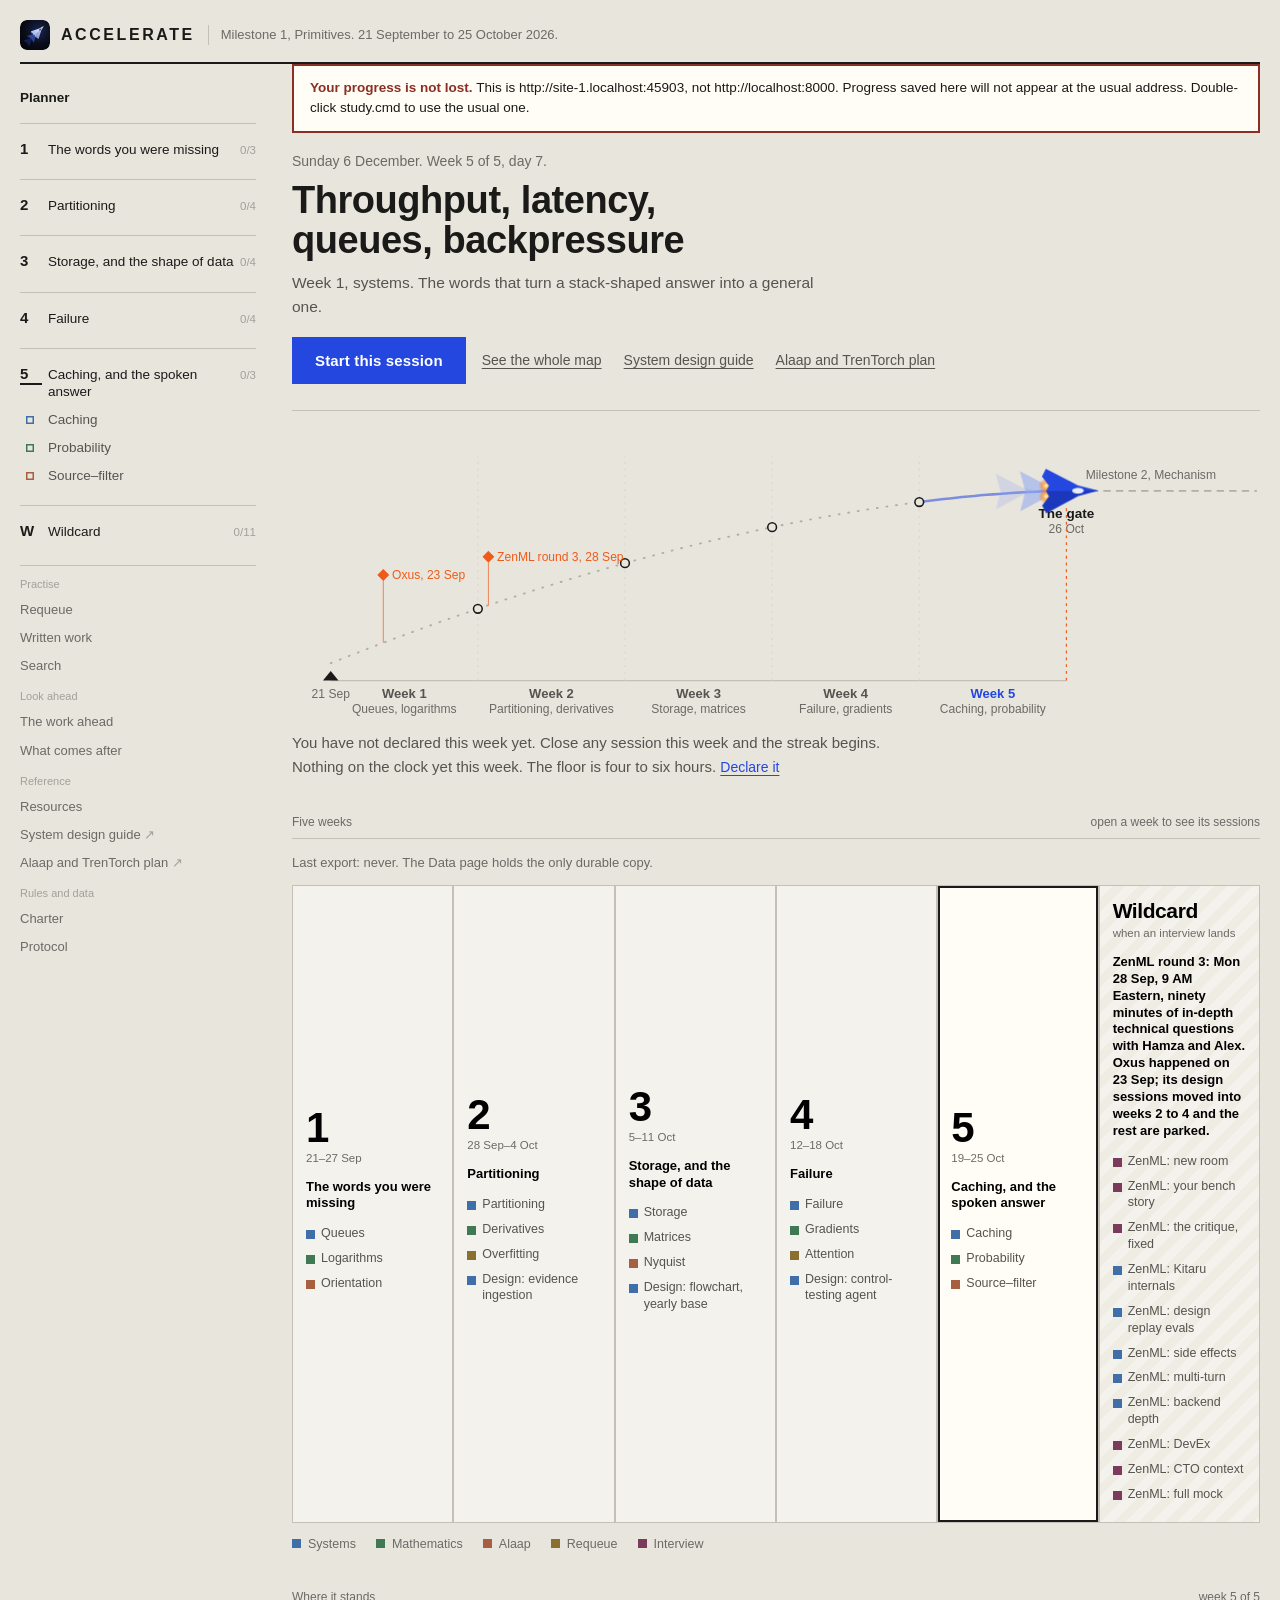
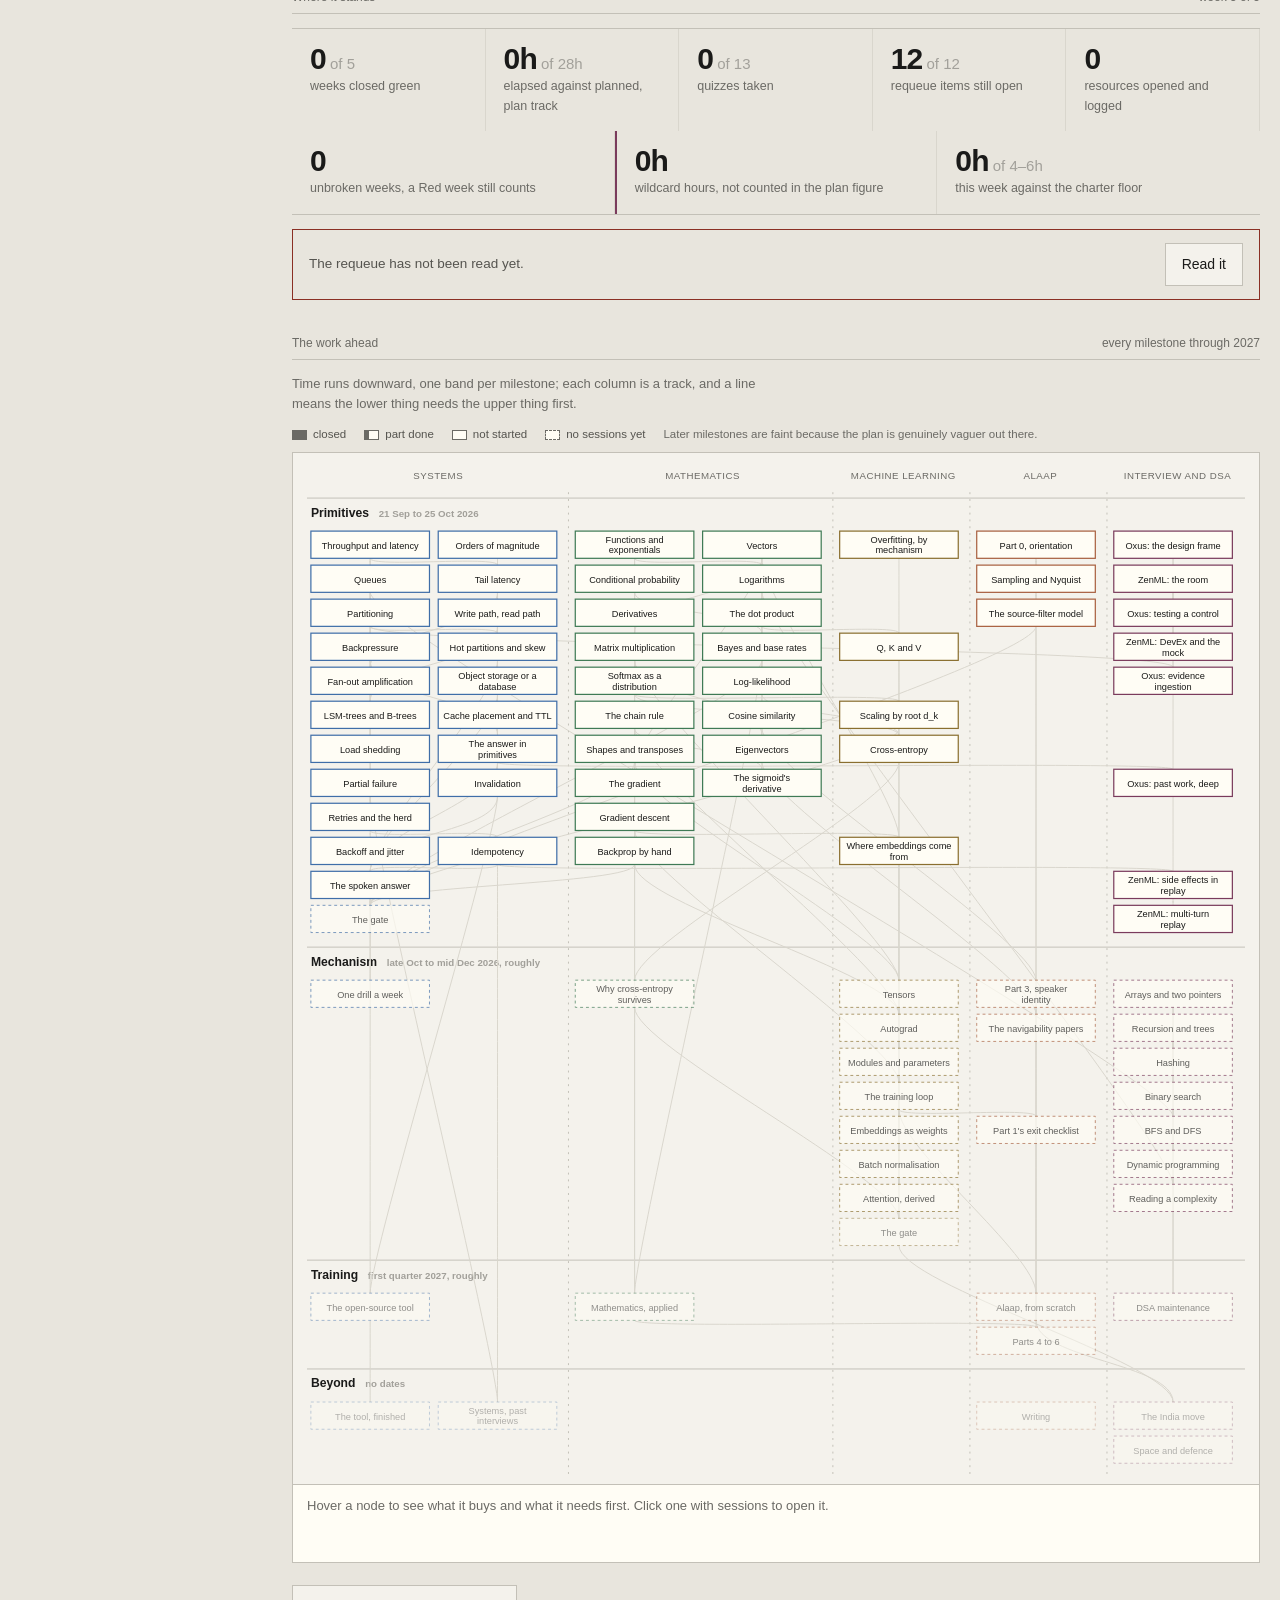
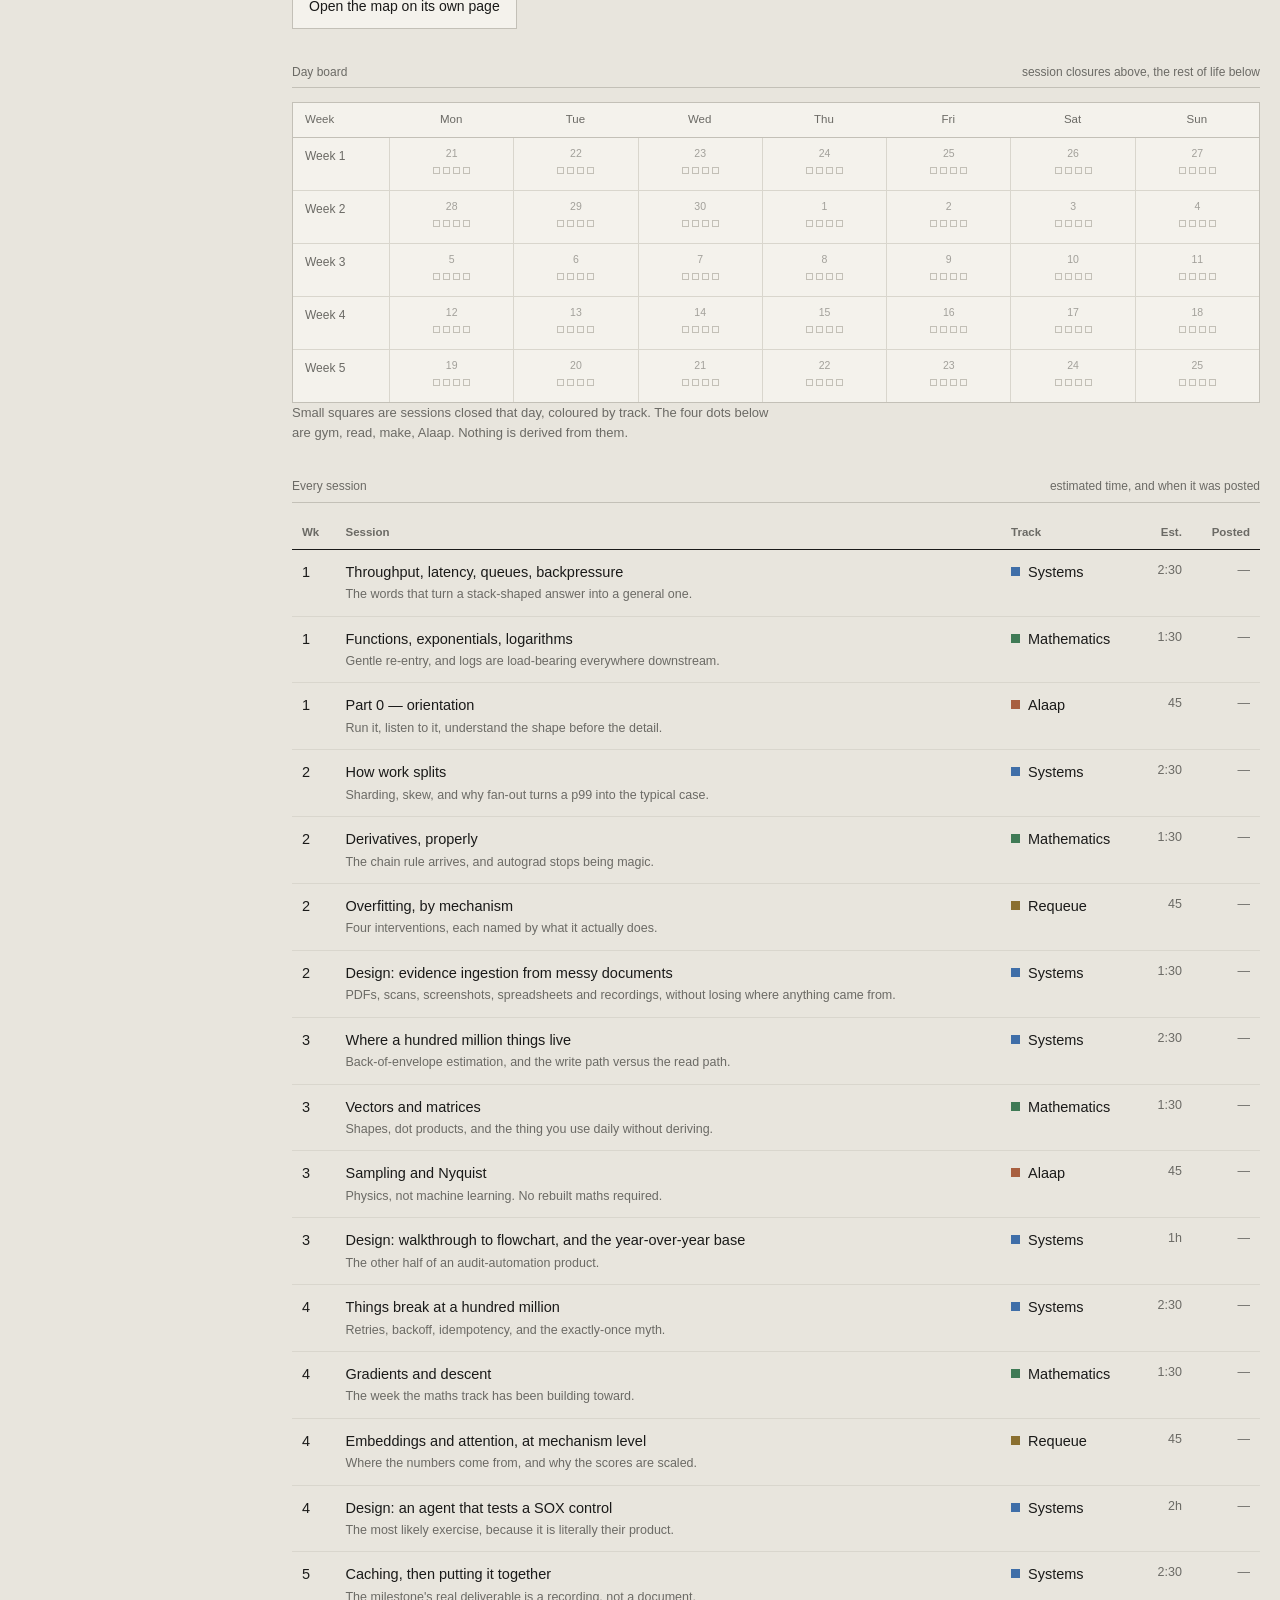
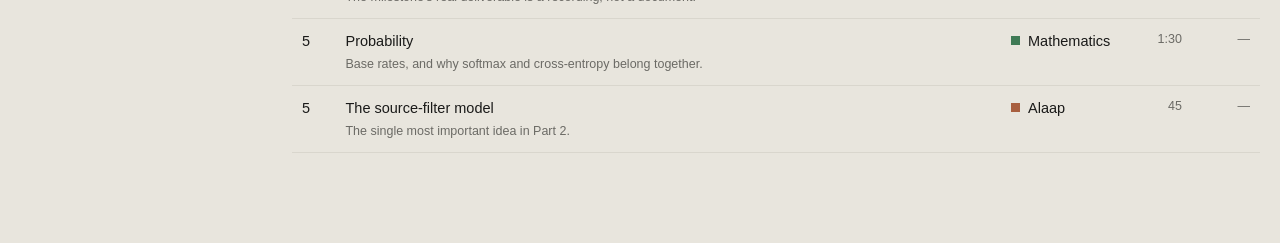
==== commit 3b7d7391: "Sessions as a workbench: one card at a time, read, write, check, and an end quiz popup" ====
--- a/index.html
+++ b/index.html
@@ -5,6 +5,7 @@
 <meta name="viewport" content="width=device-width, initial-scale=1">
 <title>Accelerate</title>
 <link rel="icon" type="image/svg+xml" href="brand/accelerate.svg">
+<link rel="stylesheet" href="fonts/fonts.css">
 <link rel="alternate icon" type="image/png" href="brand/accelerate-32.png">
 <style>
   :root {
@@ -225,6 +226,48 @@
   .res span.bk { color: var(--dim); }
   .res a:hover { border-color: var(--sys); }
 
+  /* the workbench: one card at a time, read, write, check */
+  .wb { max-width: 780px; font-family: "Atkinson Hyperlegible", var(--sans); }
+  .wb-strip { display: flex; gap: 6px; flex-wrap: wrap; margin: 22px 0 16px; }
+  .wb-dot { width: 30px; height: 8px; border: 0; padding: 0; background: var(--line); cursor: pointer; }
+  .wb-dot.edge { width: 14px; }
+  .wb-dot.done { background: var(--math); }
+  .wb-dot.on { background: var(--ink); }
+  .wb-card { background: var(--sheet); border: 1px solid var(--line); padding: 28px 34px 26px; }
+  .wb-count { font-size: 14px; color: var(--dim); }
+  .wb-card h2 { font-size: 25px; line-height: 1.28; margin: 6px 0 16px; font-weight: 700; }
+  .wb-phase { display: grid; grid-template-columns: 74px minmax(0, 1fr); gap: 4px 18px; padding: 16px 0; border-top: 1px solid var(--line); font-size: 17px; line-height: 1.7; }
+  .wb-phase > * { grid-column: 2; }
+  .wb-phase > .wb-pl { grid-column: 1; grid-row: 1 / span 20; font-size: 14px; font-weight: 700; color: var(--dim); padding-top: 3px; }
+  .wb-phase.check > .wb-pl { color: var(--math); }
+  .wb-phase p { margin: 0 0 10px; }
+  .wb-phase textarea { width: 100%; min-height: 120px; font: inherit; font-size: 17px; line-height: 1.6; padding: 12px 14px; border: 1px solid var(--line); background: var(--live); color: var(--ink); resize: vertical; }
+  .wb-model { background: var(--live); border-left: 3px solid var(--math); padding: 12px 16px; font-size: 17px; }
+  .wb-model ul { margin: 0; padding-left: 20px; } .wb-model li { margin: 4px 0; } .wb-model p { margin: 0; }
+  .wb-meta { display: flex; justify-content: space-between; gap: 12px; font-size: 14px; color: var(--dim); margin-top: 6px; }
+  .wb-rate { display: flex; flex-wrap: wrap; gap: 8px; align-items: center; margin-top: 12px; }
+  .wb-res a, .wb-res span { margin-right: 16px; font-size: 16px; }
+  .wb-btn { border: 1px solid var(--line); background: var(--live); color: var(--ink); padding: 7px 14px; font: inherit; font-size: 15px; cursor: pointer; }
+  .wb-btn:hover { border-color: var(--ink); }
+  .wb-btn.primary { background: var(--ink); color: var(--live); border-color: var(--ink); }
+  .wb-btn.on { border-color: var(--ink); font-weight: 700; }
+  .wb-btn:disabled { opacity: .4; cursor: default; }
+  .wb-link { background: none; border: 0; padding: 0; font: inherit; font-size: 14.5px; color: var(--ink); text-decoration: underline; text-underline-offset: 2px; cursor: pointer; }
+  .wb-quiet { color: var(--dim); font-size: 14.5px; }
+  .wb-foot { margin-top: 18px; }
+  .wb-nav { display: flex; justify-content: space-between; align-items: center; gap: 14px; margin-top: 16px; }
+  .wb .stepdo, .wb .sdrow { font-size: 15.5px; }
+  dialog.wbq { width: min(640px, 94vw); border: 1px solid var(--line); padding: 0; background: var(--sheet); color: var(--ink); box-shadow: 0 24px 60px rgba(0,0,0,.3); font-family: "Atkinson Hyperlegible", var(--sans); }
+  dialog.wbq::backdrop { background: rgba(20, 18, 14, .5); }
+  .wbq-in { padding: 26px 30px 22px; font-size: 17px; line-height: 1.65; }
+  .wbq-dots { display: flex; gap: 5px; margin-bottom: 16px; }
+  .wbq-dots i { width: 22px; height: 4px; background: var(--line); }
+  .wbq-dots i.on { background: var(--ink); } .wbq-dots i.got { background: var(--math); }
+  .wbq-q { font-size: 21px; font-weight: 700; line-height: 1.35; }
+  .wbq-in textarea { width: 100%; min-height: 110px; margin-top: 12px; font: inherit; padding: 10px 12px; border: 1px solid var(--line); background: var(--live); color: var(--ink); }
+  .wbq-in .wb-model { margin-top: 12px; }
+  .wbq-row { display: flex; flex-wrap: wrap; gap: 8px; margin-top: 14px; align-items: center; }
+  @media (max-width: 700px) { .wb-phase { grid-template-columns: minmax(0, 1fr); } .wb-phase > .wb-pl { grid-row: auto; } .wb-card { padding: 22px 18px; } .wb-nav .wb-quiet { display: none; } }
   .linkform { display: flex; gap: 8px; flex-wrap: wrap; margin-top: 10px; }
   input[type=text] { flex: 1 1 200px; border: 1px solid var(--line); background: var(--sheet);
     padding: 8px 11px; font: inherit; font-size: 13.5px; color: inherit; }
@@ -6077,7 +6120,7 @@
      rather than nesting a do array: how long, exactly where, what is true when it
      is finished, and what to skip. These sit above the fold on purpose. Knowing
      what to do should never be behind a toggle; only the model answer is. */
-  function stepDo(s, st) {
+  function stepDo(s, st, noAns) {
     if (!st.where && !st.url && !st.out && !st.skip && !st.nlm) { return null; }
     var box = el("div", "stepdo");
     if (st.where || st.url) {
@@ -6095,7 +6138,7 @@
     if (st.out) { box.appendChild(el("div", "dout", "Done when: " + st.out)); }
     if (st.skip) { box.appendChild(el("div", "dskip", "Skip: " + st.skip)); }
     if (st.nlm) { box.appendChild(el("div", "dnlm", "Ask NotebookLM: " + st.nlm)); }
-    if (st.ans) {
+    if (st.ans && !noAns) {
       var akey = sKey(s.id, s.steps.indexOf(st)) + ":a";
       var held = state.answers[akey];
       var ab = el("button", "xp" + (held && held.text ? " has" : ""),
@@ -6367,7 +6410,7 @@
     return wrap;
   }
 
-  function doList(s, it, i) {
+  function doList(s, it, i, noAns) {
     if (!it.do || !it.do.length) { return null; }
     var ol = el("div", "dolist");
     it.do.forEach(function (d, j) {
@@ -6404,13 +6447,15 @@
       if (d.out) { body.appendChild(el("div", "dout", "Done when: " + d.out)); }
       if (d.skip) { body.appendChild(el("div", "dskip", "Skip: " + d.skip)); }
 
-      var akey = doKey(s.id, i, j) + ":a";
-      var held = state.answers[akey];
-      var ab = el("button", "xp" + (held && held.text ? " has" : ""),
-        open[akey] ? "Close" : (held && held.text ? "Answer kept" : (d.ans ? "Answer, then check" : "Answer")));
-      ab.addEventListener("click", function () { open[akey] = !open[akey]; draw(); });
-      body.appendChild(ab);
-      if (open[akey]) { body.appendChild(answerBox(akey, d.ans, null)); }
+      if (!noAns) {
+        var akey = doKey(s.id, i, j) + ":a";
+        var held = state.answers[akey];
+        var ab = el("button", "xp" + (held && held.text ? " has" : ""),
+          open[akey] ? "Close" : (held && held.text ? "Answer kept" : (d.ans ? "Answer, then check" : "Answer")));
+        ab.addEventListener("click", function () { open[akey] = !open[akey]; draw(); });
+        body.appendChild(ab);
+        if (open[akey]) { body.appendChild(answerBox(akey, d.ans, null)); }
+      }
 
       li.appendChild(body);
       ol.appendChild(li);
@@ -6824,7 +6869,7 @@
       });
       side.appendChild(foot);
     });
-    side.appendChild(htm("div", "keys", "Left and right arrows move between sessions.<br>Escape goes up a level."));
+    side.appendChild(htm("div", "keys", "Arrows move between cards; Shift and an arrow, between sessions.<br>Escape goes up a level."));
   }
   function drawCrumb() {
     var host = document.getElementById("crumb");
@@ -7473,6 +7518,373 @@
 
   /* ------------------------------------------------------------- session view */
 
+  /* ---------------------------------------------------------------- the workbench
+     A session is worked one card at a time: the figures, any study items, each step,
+     then a finish card. Every step is three phases: read what to know and where to go,
+     write your own answer, then check it against the model answer and rate yourself.
+     Progress uses the same keys as before: state.steps, state.answers, state.recall. */
+
+  var wbAt = {};
+
+  function wbCards(s) {
+    var cards = [];
+    if (s.diagrams && s.diagrams.length) { cards.push({ kind: "figs" }); }
+    (s.study || []).forEach(function (it, i) { cards.push({ kind: "study", it: it, i: i, key: s.id + ":s" + i }); });
+    s.steps.forEach(function (st, i) { cards.push({ kind: "step", st: st, i: i, key: sKey(s.id, i) }); });
+    cards.push({ kind: "finish" });
+    return cards;
+  }
+  function wbStart(s, cards) {
+    if (wbAt[s.id] !== undefined) { return Math.min(wbAt[s.id], cards.length - 1); }
+    if (!anyDone(s)) { return 0; }
+    for (var i = 0; i < cards.length; i++) { if (cards[i].key && !state.steps[cards[i].key]) { return i; } }
+    return cards.length - 1;
+  }
+  function anyDone(s) { return stepsDone(s) + studyDone(s) > 0; }
+  function wbMove(d) {
+    var s = sessionsOf(view.week)[view.session];
+    if (!s) { return false; }
+    var cards = wbCards(s);
+    var at = wbStart(s, cards) + d;
+    if (at < 0 || at >= cards.length) { return false; }
+    wbAt[s.id] = at;
+    draw();
+    window.scrollTo(0, 0);
+    return true;
+  }
+
+  /* Open questions for the end of a session: why and short closers, pick closers asked
+     as open questions, then prompts from the steps themselves. Never blanks or single words. */
+  function endQuestions(s) {
+    var qs = [];
+    function take(list) {
+      (list || []).forEach(function (c) {
+        if (c.k === "short" || c.k === "why" || c.k === "figure") { qs.push({ q: c.q, a: c.a }); }
+        else if (c.k === "pick" && typeof c.a === "number" && c.o) { qs.push({ q: c.q, a: c.o[c.a] + (c.why ? ". " + c.why : "") }); }
+      });
+    }
+    s.steps.forEach(function (st) { take(st.close); });
+    (s.study || []).forEach(function (it) { take(it.close); });
+    var seen = {}, uniq = qs.filter(function (q) { if (seen[q.q]) { return false; } seen[q.q] = true; return true; });
+    if (uniq.length > 8) {
+      var step = uniq.length / 8, spread = [];
+      for (var i = 0; i < 8; i++) { spread.push(uniq[Math.floor(i * step)]); }
+      uniq = spread;
+    }
+    s.steps.forEach(function (st) {
+      if (uniq.length >= 5) { return; }
+      var model = modelOf(s, st);
+      if (model) { uniq.push({ q: "In your own words: " + st.t.replace(/\.$/, "") + ".", a: Array.isArray(model) ? model.join(" ") : model }); }
+    });
+    return uniq;
+  }
+  function modelOf(s, st) { return st.ans || (s.study ? st.d : null); }
+
+  function wbPhase(label, cls) {
+    var p = el("section", "wb-phase " + (cls || ""));
+    p.appendChild(el("div", "wb-pl", label));
+    return p;
+  }
+  function wbWrite(s, key, placeholder) {
+    var ph = wbPhase("Write", "write");
+    var rec = state.answers[key];
+    var ta = document.createElement("textarea");
+    ta.value = (rec && rec.text) || "";
+    ta.placeholder = placeholder || "Your answer, in your own words, before you look. Type it, press Win+H to dictate, or use Dictate.";
+    ta.addEventListener("input", function () {
+      if (ta.value.trim()) { state.answers[key] = { text: ta.value, at: stampNow(), via: "typed" }; }
+      else { delete state.answers[key]; }
+      save();
+    });
+    ph.appendChild(ta);
+    var SR = window.SpeechRecognition || window.webkitSpeechRecognition;
+    var meta = el("div", "wb-meta");
+    meta.appendChild(el("span", "", rec && rec.at ? "Last written " + rec.at : "Nothing written yet"));
+    if (SR) {
+      var mic = el("button", "wb-link", "Dictate");
+      var r = null, on = false, base = "";
+      mic.addEventListener("click", function () {
+        try {
+          if (on) { if (r) { r.stop(); } return; }
+          r = new SR(); r.lang = "en-US"; r.interimResults = true; r.continuous = true;
+          base = ta.value; on = true; mic.textContent = "Stop dictating";
+          r.onresult = function (ev) {
+            var fin = "", tmp = "";
+            for (var i = ev.resultIndex; i < ev.results.length; i++) {
+              if (ev.results[i].isFinal) { fin += ev.results[i][0].transcript; } else { tmp += ev.results[i][0].transcript; }
+            }
+            if (fin) { base = (base && !/\s$/.test(base) ? base + " " : base) + fin.trim() + " "; state.answers[key] = { text: base, at: stampNow(), via: "spoken" }; save(); }
+            ta.value = base + tmp;
+          };
+          r.onerror = function (err) { console.error("Dictation failed", err); on = false; mic.textContent = "Dictate"; };
+          r.onend = function () { on = false; mic.textContent = "Dictate"; };
+          r.start();
+        } catch (err) { console.error("Dictation could not start", err); on = false; mic.textContent = "Dictate"; }
+      });
+      meta.appendChild(mic);
+    }
+    ph.appendChild(meta);
+    return ph;
+  }
+  function wbCheck(s, key, model, cardKey, ansKey) {
+    var ph = wbPhase("Check", "check");
+    var shown = open[key + ":reveal"] || !!state.steps[key];
+    if (!model) { ph.appendChild(el("p", "wb-quiet", "No model answer for this one. Tick it when the Write box says what you would say out loud.")); return ph; }
+    if (!shown) {
+      var hasText = state.answers[ansKey] && state.answers[ansKey].text && state.answers[ansKey].text.trim();
+      var b = el("button", "wb-btn" + (hasText ? " primary" : ""), hasText ? "Show the model answer" : "Show the model answer without writing");
+      b.addEventListener("click", function () { open[key + ":reveal"] = true; draw(); });
+      ph.appendChild(b);
+      return ph;
+    }
+    var m = el("div", "wb-model");
+    if (Array.isArray(model)) {
+      var ul = el("ul");
+      model.forEach(function (x) { ul.appendChild(el("li", "", x)); });
+      m.appendChild(ul);
+    } else { m.appendChild(el("p", "", model)); }
+    ph.appendChild(m);
+    var rate = el("div", "wb-rate");
+    rate.appendChild(el("span", "wb-quiet", "How close was yours?"));
+    var was = state.recall[cardKey];
+    [["got", "Had it"], ["shaky", "Partly"], ["no", "Missed it"]].forEach(function (r) {
+      var rb = el("button", "wb-btn" + (was && was.r === r[0] ? " on" : ""), r[1]);
+      rb.addEventListener("click", function () { rateCard(cardKey, r[0]); draw(); });
+      rate.appendChild(rb);
+    });
+    ph.appendChild(rate);
+    return ph;
+  }
+  function wbRead(s, parts) {
+    var ph = wbPhase("Read", "read");
+    parts.forEach(function (n) { if (n) { ph.appendChild(n); } });
+    if (ph.children.length === 1) { return null; }
+    return ph;
+  }
+  function wbLinks(s, links) {
+    if (!links || !links.length) { return null; }
+    var res = el("div", "wb-res");
+    links.forEach(function (r) {
+      if (r.book) { res.appendChild(el("span", "", r.book)); return; }
+      var a = document.createElement("a");
+      a.href = r.url; a.target = "_blank"; a.rel = "noreferrer noopener"; a.textContent = r.label;
+      a.addEventListener("click", function () { logVisit(s.id, r.label, r.url); });
+      res.appendChild(a);
+    });
+    return res;
+  }
+
+  function workbench(s, list, wild) {
+    var cards = wbCards(s);
+    var at = wbStart(s, cards);
+    wbAt[s.id] = at;
+    var c = cards[at];
+    var box = el("div", "wb");
+
+    /* where you are: one mark per card */
+    var strip = el("div", "wb-strip");
+    cards.forEach(function (x, k) {
+      var done = x.key && state.steps[x.key];
+      var d = el("button", "wb-dot" + (k === at ? " on" : "") + (done ? " done" : "") + (x.kind === "figs" || x.kind === "finish" ? " edge" : ""));
+      d.title = x.kind === "figs" ? "Figures" : x.kind === "finish" ? "Finish" : x.kind === "study" ? x.it.t : x.st.t;
+      d.setAttribute("aria-label", d.title);
+      d.addEventListener("click", function () { wbAt[s.id] = k; draw(); });
+      strip.appendChild(d);
+    });
+    box.appendChild(strip);
+
+    var card = el("article", "wb-card");
+    var stepsTotal = s.steps.length + studyLen(s);
+    if (c.kind === "figs") {
+      card.appendChild(el("div", "wb-count", "Before you start"));
+      card.appendChild(el("h2", "", s.diagrams.length === 1 ? "The figure this session is about" : "The figures this session is about"));
+      s.diagrams.forEach(function (k, i) { var f = plate(k, i + 1); if (f) { card.appendChild(f); } });
+    } else if (c.kind === "study" || c.kind === "step") {
+      var n = c.kind === "study" ? c.i + 1 : studyLen(s) + c.i + 1;
+      var mins2 = c.kind === "step" && c.st.m ? ", " + mins(c.st.m) : "";
+      card.appendChild(el("div", "wb-count", (c.kind === "study" ? "Know it, " : "Step ") + n + " of " + stepsTotal + mins2 + (state.steps[c.key] ? ", done " + (state.steps[c.key + ":at"] || "") : "")));
+      if (c.kind === "study") {
+        var it = c.it;
+        card.appendChild(el("h2", "", it.t));
+        card.appendChild(wbRead(s, [wbLinks(s, it.res), doList(s, it, c.i, true), sdRow(s, it.sd), alRow(s, it.al)]) || document.createTextNode(""));
+        card.appendChild(wbWrite(s, c.key + ":mine", "Say it in your own words first: what it is and why it matters."));
+        card.appendChild(wbCheck(s, c.key, it.say, s.id + ":s" + c.i, c.key + ":mine"));
+      } else {
+        var st = c.st;
+        card.appendChild(el("h2", "", st.t));
+        card.appendChild(wbRead(s, [!s.study && st.d ? el("p", "", st.d) : null, stepDo(s, st, true), wbLinks(s, st.links), sdRow(s, st.sd), alRow(s, st.al)]) || document.createTextNode(""));
+        card.appendChild(wbWrite(s, c.key + ":a"));
+        card.appendChild(wbCheck(s, c.key, modelOf(s, st), c.key, c.key + ":a"));
+      }
+      var foot = el("div", "wb-foot");
+      var mark = el("button", "wb-btn" + (state.steps[c.key] ? "" : " primary"), state.steps[c.key] ? "Done. Undo" : "Mark done and go on");
+      mark.addEventListener("click", function () {
+        if (state.steps[c.key]) { delete state.steps[c.key]; delete state.steps[c.key + ":at"]; }
+        else { state.steps[c.key] = true; state.steps[c.key + ":at"] = stampNow(); wbAt[s.id] = at + 1; }
+        markSession(s); save(); draw(); window.scrollTo(0, 0);
+      });
+      foot.appendChild(mark);
+      card.appendChild(foot);
+    } else {
+      finishCard(card, s, list, wild);
+    }
+    box.appendChild(card);
+
+    var nav = el("div", "wb-nav");
+    var prev = el("button", "wb-btn", "Previous"); prev.disabled = at === 0;
+    prev.addEventListener("click", function () { wbMove(-1); });
+    var next = el("button", "wb-btn", at === cards.length - 1 ? "Next session" : "Next");
+    next.addEventListener("click", function () {
+      if (at < cards.length - 1) { wbMove(1); return; }
+      if (view.session < list.length - 1) { go("session", view.week, view.session + 1); }
+    });
+    next.disabled = at === cards.length - 1 && view.session >= list.length - 1;
+    nav.appendChild(prev);
+    nav.appendChild(el("span", "wb-quiet", "Arrow keys move between cards. Shift and an arrow moves between sessions."));
+    nav.appendChild(next);
+    box.appendChild(nav);
+    return box;
+  }
+
+  function finishCard(card, s, list, wild) {
+    var total = s.steps.length + studyLen(s), dn = stepsDone(s) + studyDone(s);
+    card.appendChild(el("div", "wb-count", "Finish"));
+    card.appendChild(el("h2", "", dn === total ? "Every card done" : dn + " of " + total + " cards done"));
+    var qs = endQuestions(s);
+    var rec = state.quiz[s.id];
+    if (qs.length) {
+      var qp = wbPhase("Quiz", "read");
+      qp.appendChild(el("p", "", qs.length + " open questions, one at a time. Answer each, then compare with the model answer and rate yourself." +
+        (rec ? " Last run " + rec.at + "." : "")));
+      var qb = el("button", "wb-btn primary", rec ? "Run the quiz again" : "Start the quiz");
+      qb.addEventListener("click", function () { runEndQuiz(s, qs); });
+      qp.appendChild(qb);
+      card.appendChild(qp);
+    }
+
+    var kp = wbPhase("Kept", "read");
+    var vs = state.visits[s.id] || [];
+    if (vs.length) {
+      var ul = el("ul", "visits");
+      vs.slice().reverse().forEach(function (r) {
+        var li = document.createElement("li");
+        var a = document.createElement("a");
+        a.href = r.url; a.target = "_blank"; a.rel = "noreferrer noopener"; a.textContent = r.label || r.url;
+        li.appendChild(a); li.appendChild(el("span", "w", r.at));
+        ul.appendChild(li);
+      });
+      kp.appendChild(ul);
+    } else { kp.appendChild(el("p", "wb-quiet", "Links you open from this session are kept here.")); }
+    var form = el("div", "linkform");
+    var t1 = document.createElement("input"); t1.type = "text"; t1.placeholder = "What it is";
+    var t2 = document.createElement("input"); t2.type = "text"; t2.placeholder = "https://";
+    var add = el("button", "sec", "Keep this link");
+    add.addEventListener("click", function () {
+      var url = t2.value.trim();
+      if (!url) { t2.placeholder = "Paste a link first"; return; }
+      if (!/^https?:\/\//i.test(url)) { url = "https://" + url; }
+      logVisit(s.id, t1.value.trim() || url, url); draw();
+    });
+    form.appendChild(t1); form.appendChild(t2); form.appendChild(add);
+    kp.appendChild(form);
+    card.appendChild(kp);
+
+    var rp = wbPhase("Set aside", "read");
+    rp.appendChild(el("p", "wb-quiet", "Something you are not resolving now goes to the requeue, not lost."));
+    var rqform = el("div", "linkform");
+    var rqt = document.createElement("input"); rqt.type = "text"; rqt.placeholder = "What to come back to";
+    var rqw = document.createElement("input"); rqw.type = "text"; rqw.placeholder = "Why it matters (optional)";
+    var rqadd = el("button", "sec", "Add to requeue");
+    rqadd.addEventListener("click", function () {
+      if (!rqt.value.trim()) { rqt.placeholder = "Say what it is first"; return; }
+      state.requeue.added.push({ id: "U" + Date.now(), t: rqt.value.trim(), w: rqw.value.trim(), session: s.id, at: stampNow() });
+      save(); draw();
+    });
+    rqform.appendChild(rqt); rqform.appendChild(rqw); rqform.appendChild(rqadd);
+    rp.appendChild(rqform);
+    card.appendChild(rp);
+
+    if (!wild && (isFolded(s) || (foldsFree() > 0 && !sessionDone(s)))) {
+      var cr = el("div", "credit");
+      if (isFolded(s)) {
+        cr.appendChild(htm("span", "", "Covered by wildcard work, recorded " + state.folded[s.id].at + "."));
+        var un = el("button", "sec", "Undo the fold");
+        un.addEventListener("click", function () { delete state.folded[s.id]; save(); draw(); });
+        cr.appendChild(un);
+      } else {
+        cr.appendChild(htm("span", "", "You have <b>" + foldsFree() + "</b> wildcard credit left. If interview prep genuinely covered this session, fold it in."));
+        var fold = el("button", "sec", "Fold this in");
+        fold.addEventListener("click", function () { if (foldsFree() > 0) { state.folded[s.id] = { at: stampNow() }; save(); draw(); } });
+        cr.appendChild(fold);
+      }
+      card.appendChild(cr);
+    }
+  }
+
+  /* One question at a time, in a pop-up. Finishing it counts as the session's quiz. */
+  function runEndQuiz(s, qs) {
+    var dlg = document.getElementById("wbquiz");
+    if (!dlg) { dlg = document.createElement("dialog"); dlg.id = "wbquiz"; dlg.className = "wbq"; document.body.appendChild(dlg); }
+    var i = 0, rated = [];
+    function show() {
+      var q = qs[i];
+      dlg.innerHTML = "";
+      var box = el("div", "wbq-in");
+      var dots = el("div", "wbq-dots");
+      qs.forEach(function (_, k) { dots.appendChild(el("i", k < i ? "got" : (k === i ? "on" : ""))); });
+      box.appendChild(dots);
+      box.appendChild(el("div", "wbq-q", q.q));
+      var ta = document.createElement("textarea"); ta.placeholder = "Your answer. Win+H to dictate.";
+      box.appendChild(ta);
+      var row = el("div", "wbq-row");
+      var rv = el("button", "wb-btn primary", "Show the answer");
+      var stop = el("button", "wb-link", "Stop");
+      stop.addEventListener("click", function () { dlg.close(); });
+      rv.addEventListener("click", function () {
+        rv.remove();
+        box.insertBefore(el("div", "wb-model", q.a), row);
+        [["got", "Had it"], ["shaky", "Partly"], ["no", "Missed it"]].forEach(function (r, ri) {
+          var b = el("button", "wb-btn", r[1]);
+          b.addEventListener("click", function () {
+            rated.push(ri);
+            rateCard(s.id + ":eq" + i, r[0]);
+            i += 1;
+            if (i < qs.length) { show(); } else { finish(); }
+          });
+          row.insertBefore(b, stop);
+        });
+      });
+      row.appendChild(rv); row.appendChild(stop);
+      box.appendChild(row);
+      dlg.appendChild(box);
+      ta.focus();
+    }
+    function finish() {
+      var got = rated.filter(function (r) { return r === 0; }).length;
+      var missed = [];
+      rated.forEach(function (r, k) { if (r === 2) { missed.push(k); } });
+      var qrec = { score: got, passed: true, at: stampNow(), missed: missed, via: "end quiz" };
+      state.quiz[s.id] = qrec;
+      state.quizHistory[s.id] = (state.quizHistory[s.id] || []).concat([qrec]);
+      markSession(s); save();
+      dlg.innerHTML = "";
+      var box = el("div", "wbq-in");
+      box.appendChild(el("div", "wbq-q", got + " of " + qs.length + " you had."));
+      if (missed.length) {
+        box.appendChild(el("p", "", "Say these again before moving on:"));
+        var ul = el("ul");
+        missed.forEach(function (k) { ul.appendChild(el("li", "", qs[k].q)); });
+        box.appendChild(ul);
+      }
+      var close = el("button", "wb-btn primary", "Close");
+      close.addEventListener("click", function () { dlg.close(); draw(); });
+      box.appendChild(close);
+      dlg.appendChild(box);
+    }
+    show();
+    try { dlg.showModal(); } catch (err) { dlg.setAttribute("open", ""); }
+  }
+
   function viewSession() {
     var v = document.getElementById("view");
     var list = sessionsOf(view.week);
@@ -7513,359 +7925,8 @@
     }
 
     var myCards = cardsOf(s);
-    if (myCards.length) {
-      v.appendChild(recallBar(myCards, s.id));
-      var band = coldBand(myCards);
-      if (band) { v.appendChild(band); }
-    }
-
-    if (s.study && s.study.length) {
-      var stMin = studyMinutes(s);
-      v.appendChild(rubric("Study first", studyDone(s) + " of " + s.study.length + " owned" +
-        (stMin ? "   \u00b7   " + mins(stMin) + " of actions" : "")));
-      v.appendChild(el("p", "sm dim", "Each item is something you should be able to say out loud without notes. Tick it only when you can. The numbered actions under an item are what to actually do, and tick separately."));
-      s.study.forEach(function (it, i) {
-        var key = s.id + ":s" + i;
-        var wrap = el("div", "step");
-        var row = el("div", "srow");
-        var bx = el("button", "bx" + (state.steps[key] ? " on" : ""));
-        bx.setAttribute("aria-label", "Mark owned");
-        bx.addEventListener("click", function () {
-          if (state.steps[key]) { delete state.steps[key]; delete state.steps[key + ":at"]; }
-          else { state.steps[key] = true; state.steps[key + ":at"] = stampNow(); }
-          markSession(s); save(); draw();
-        });
-        row.appendChild(bx);
-        var tx = el("div", "tx" + (state.steps[key] ? " off" : ""));
-        var tb = document.createElement("b");
-        tb.textContent = it.t;
-        tx.appendChild(tb);
-        tx.appendChild(el("div", "sm dim", it.say));
-        if (it.res && it.res.length) {
-          var res = el("div", "res");
-          res.style.marginTop = "8px";
-          it.res.forEach(function (r) {
-            if (r.book) { res.appendChild(el("span", "bk", r.book)); return; }
-            var a = document.createElement("a");
-            a.href = r.url; a.target = "_blank"; a.rel = "noreferrer noopener";
-            a.textContent = r.label;
-            a.addEventListener("click", function () { logVisit(s.id, r.label, r.url); });
-            res.appendChild(a);
-          });
-          tx.appendChild(res);
-        }
-        var sdIt = sdRow(s, it.sd);
-        if (sdIt) { tx.appendChild(sdIt); }
-        var alIt = alRow(s, it.al);
-        if (alIt) { tx.appendChild(alIt); }
-        var acts = doList(s, it, i);
-        if (acts) { tx.appendChild(acts); }
-        var itClose = closerFor(key, it.close, !!state.steps[key]);
-        if (itClose) { tx.appendChild(itClose); }
-        row.appendChild(tx);
-        row.appendChild(el("div", "ts", state.steps[key] ? (state.steps[key + ":at"] || "") : ""));
-        row.appendChild(el("span", "", ""));
-        row.appendChild(el("span", "", ""));
-        wrap.appendChild(row);
-        v.appendChild(wrap);
-      });
-    }
-
-    if (s.diagrams && s.diagrams.length) {
-      if (s.diagrams.length > 1) {
-        var diaAll = el("button", "sec", "Diagram-first, all " + s.diagrams.length + " figures");
-        diaAll.addEventListener("click", function () { go("dia", s.id, 0); });
-        v.appendChild(diaAll);
-      }
-      s.diagrams.forEach(function (k, i) {
-        var f = plate(k, i + 1);
-        if (f) {
-          var dfb = el("button", "sec diafirst-btn", "Diagram-first");
-          dfb.addEventListener("click", function () { go("dia", s.id, i); });
-          f.appendChild(dfb);
-          v.appendChild(f);
-        }
-      });
-    }
-
-    var stpMin = stepMinutes(s);
-    v.appendChild(rubric(s.study ? "Practice" : "The work",
-      stepsDone(s) + " of " + s.steps.length + " done" +
-      (stpMin ? "   ·   " + mins(stpMin) + " of work" : "")));
-    if (s.study) {
-      v.appendChild(el("p", "sm dim", "Do each one yourself first, in the Answer field. Then open the model answer and compare."));
-    }
-    s.steps.forEach(function (st, i) {
-      var key = sKey(s.id, i);
-      var wrap = el("div", "step");
-      var row = el("div", "srow");
-      var bx = el("button", "bx" + (state.steps[key] ? " on" : ""));
-      bx.setAttribute("aria-label", "Mark step done");
-      bx.addEventListener("click", function () {
-        if (state.steps[key]) {
-          delete state.steps[key];
-          delete state.steps[key + ":at"];
-        } else {
-          state.steps[key] = true;
-          state.steps[key + ":at"] = stampNow();
-        }
-        markSession(s);
-        save();
-        draw();
-      });
-      row.appendChild(bx);
-      var tcell = el("div", "tx" + (state.steps[key] ? " off" : ""));
-      var thead = el("div", "dhead");
-      thead.appendChild(el("span", "", st.t));
-      if (st.m) { thead.appendChild(el("span", "dm", mins(st.m))); }
-      tcell.appendChild(thead);
-      var sdo = stepDo(s, st);
-      if (sdo) { tcell.appendChild(sdo); }
-      var sdSt = sdRow(s, st.sd);
-      if (sdSt) { tcell.appendChild(sdSt); }
-      var alSt = alRow(s, st.al);
-      if (alSt) { tcell.appendChild(alSt); }
-      var stClose = closerFor(key, st.close, !!state.steps[key]);
-      if (stClose) { tcell.appendChild(stClose); }
-      row.appendChild(tcell);
-      row.appendChild(el("div", "ts", state.steps[key] ? (state.steps[key + ":at"] || "") : ""));
-      var compareMode = !!(s.study && (st.d || st.links));
-      if (st.d || st.links) {
-        var xp = el("button", "xp", open[key] ? "Hide" : (s.study ? "Model answer" : "Detail"));
-        xp.addEventListener("click", function () {
-          var willOpen = !open[key];
-          open[key] = willOpen;
-          if (compareMode) { open[akey] = willOpen; }
-          draw();
-        });
-        row.appendChild(xp);
-      } else {
-        row.appendChild(el("span", "", ""));
-      }
-      var ans = state.answers[key];
-      var akey = key + ":ans";
-      var ab = el("button", "xp" + (ans && ans.text ? " has" : ""),
-        open[akey] ? "Close" : (ans && ans.text ? "Answer kept" : "Answer"));
-      ab.addEventListener("click", function () {
-        var willOpen = !open[akey];
-        open[akey] = willOpen;
-        if (compareMode) { open[key] = willOpen; }
-        draw();
-      });
-      row.appendChild(ab);
-      wrap.appendChild(row);
-      var exNode = null;
-      if (open[key] && (st.d || st.links)) {
-        exNode = el("div", "expand");
-        var revealed = !compareMode || (ans && ans.text && ans.text.trim()) || open[key + ":reveal"];
-        if (!revealed) {
-          exNode.appendChild(el("p", "sm dim", "Kept closed until you write an answer, or ask for it outright."));
-          var rv = el("button", "sec", "Show the model answer anyway");
-          rv.addEventListener("click", function () { open[key + ":reveal"] = true; draw(); });
-          exNode.appendChild(rv);
-        } else {
-          if (st.d) { exNode.appendChild(el("p", "", st.d)); }
-          if (st.links) {
-            var res = el("div", "res");
-            st.links.forEach(function (r) {
-              if (r.book) { res.appendChild(el("span", "bk", r.book)); return; }
-              var a = document.createElement("a");
-              a.href = r.url; a.target = "_blank"; a.rel = "noreferrer noopener";
-              a.textContent = r.label;
-              a.addEventListener("click", function () { logVisit(s.id, r.label, r.url); });
-              res.appendChild(a);
-            });
-            exNode.appendChild(res);
-          }
-        }
-      }
-      var apNode = null;
-      if (open[akey]) {
-        apNode = el("div", "answer");
-        var ta2 = document.createElement("textarea");
-        ta2.value = (ans && ans.text) || "";
-        ta2.placeholder = "Type it, or dictate it. This is where the work goes.";
-        var meta = el("div", "meta");
-        var wc = el("span", "", "");
-        var when = el("span", "", ans && ans.at ? "last written " + ans.at +
-          (ans.via === "spoken" ? "   \u2014   spoken" : "") : "");
-        function counts() {
-          var t2 = ta2.value.trim();
-          wc.textContent = (t2 ? t2.split(/\s+/).length : 0) + " words";
-        }
-        counts();
-        ta2.addEventListener("input", function () {
-          state.answers[key] = { text: ta2.value, at: stampNow(), via: "typed" };
-          if (!ta2.value.trim()) { delete state.answers[key]; }
-          counts();
-          when.textContent = ta2.value.trim() ? "last written " + stampNow() : "";
-          save();
-        });
-        meta.appendChild(wc);
-        meta.appendChild(when);
-        apNode.appendChild(ta2);
-        var SR = window.SpeechRecognition || window.webkitSpeechRecognition;
-        if (SR) {
-          var mic = el("button", "xp", "Dictate");
-          mic.setAttribute("aria-label", "Dictate this answer");
-          var rec = null;
-          var listening = false;
-          var base = ta2.value;
-          mic.addEventListener("click", function () {
-            try {
-              if (listening) { if (rec) { rec.stop(); } return; }
-              rec = new SR();
-              rec.lang = "en-US";
-              rec.interimResults = true;
-              rec.continuous = true;
-              base = ta2.value;
-              listening = true;
-              mic.textContent = "Stop";
-              rec.onresult = function (ev) {
-                var finalText = "", interim = "";
-                for (var ri = ev.resultIndex; ri < ev.results.length; ri++) {
-                  var chunk = ev.results[ri][0].transcript;
-                  if (ev.results[ri].isFinal) { finalText += chunk; } else { interim += chunk; }
-                }
-                if (finalText) {
-                  base = (base && !/\s$/.test(base) ? base + " " : base) + finalText.trim() + " ";
-                  state.answers[key] = { text: base, at: stampNow(), via: "spoken" };
-                  save();
-                }
-                ta2.value = base + interim;
-                counts();
-              };
-              rec.onerror = function (err) {
-                console.error("Dictation failed", err);
-                listening = false;
-                mic.textContent = "Dictate";
-              };
-              rec.onend = function () {
-                listening = false;
-                draw();
-              };
-              rec.start();
-            } catch (err) {
-              console.error("Dictation could not start", err);
-              listening = false;
-              mic.textContent = "Dictate";
-            }
-          });
-          meta.appendChild(mic);
-        }
-        apNode.appendChild(meta);
-      }
-      if (compareMode && exNode && apNode) {
-        var cmp = el("div", "compare");
-        var leftCol = el("div", "half");
-        leftCol.appendChild(el("div", "sm dim", "Your answer"));
-        leftCol.appendChild(apNode);
-        var rightCol = el("div", "half");
-        rightCol.appendChild(el("div", "sm dim", "Model answer"));
-        rightCol.appendChild(exNode);
-        cmp.appendChild(leftCol);
-        cmp.appendChild(rightCol);
-        wrap.appendChild(cmp);
-      } else {
-        if (exNode) { wrap.appendChild(exNode); }
-        if (apNode) { wrap.appendChild(apNode); }
-      }
-      v.appendChild(wrap);
-    });
-
-    /* resources opened and kept */
-    v.appendChild(rubric("Resources", "opened links are stamped automatically"));
-    var form = el("div", "linkform");
-    var t1 = document.createElement("input");
-    t1.type = "text"; t1.placeholder = "What it is";
-    var t2 = document.createElement("input");
-    t2.type = "text"; t2.placeholder = "https://";
-    var add = el("button", "sec", "Keep this link");
-    add.addEventListener("click", function () {
-      var label = t1.value.trim() || t2.value.trim();
-      var url = t2.value.trim();
-      if (!url) { t2.placeholder = "Paste a link first"; return; }
-      if (!/^https?:\/\//i.test(url)) { url = "https://" + url; }
-      logVisit(s.id, label, url);
-      t1.value = ""; t2.value = "";
-      draw();
-    });
-    form.appendChild(t1);
-    form.appendChild(t2);
-    form.appendChild(add);
-    v.appendChild(form);
-
-    var vs = state.visits[s.id] || [];
-    if (vs.length) {
-      var ul = el("ul", "visits");
-      vs.slice().reverse().forEach(function (r, ri) {
-        var li = document.createElement("li");
-        var a = document.createElement("a");
-        a.href = r.url; a.target = "_blank"; a.rel = "noreferrer noopener";
-        a.textContent = r.label || r.url;
-        li.appendChild(a);
-        var right = el("span", "w", r.at);
-        li.appendChild(right);
-        var del = el("button", "xp", "remove");
-        del.style.marginLeft = "10px";
-        del.addEventListener("click", function () {
-          state.visits[s.id].splice(vs.length - 1 - ri, 1);
-          save(); draw();
-        });
-        right.appendChild(del);
-        ul.appendChild(li);
-      });
-      v.appendChild(ul);
-    } else {
-      v.appendChild(el("p", "sm dim", "Nothing opened from this session yet."));
-    }
-
-    if (s.quiz) { v.appendChild(quizPanel(s)); }
-
-    v.appendChild(rubric("Set this aside", "goes to the requeue, not lost"));
-    v.appendChild(el("p", "sm dim", "Something you are not resolving now. It stays open until you answer it, whenever that is."));
-    var rqform = el("div", "linkform");
-    var rqt = document.createElement("input");
-    rqt.type = "text"; rqt.placeholder = "What to come back to";
-    var rqw = document.createElement("input");
-    rqw.type = "text"; rqw.placeholder = "Why it matters (optional)";
-    var rqadd = el("button", "sec", "Add to requeue");
-    rqadd.addEventListener("click", function () {
-      var rqtext = rqt.value.trim();
-      if (!rqtext) { rqt.placeholder = "Say what it is first"; return; }
-      state.requeue.added.push({ id: "U" + Date.now(), t: rqtext, w: rqw.value.trim(), session: s.id, at: stampNow() });
-      save();
-      draw();
-    });
-    rqform.appendChild(rqt);
-    rqform.appendChild(rqw);
-    rqform.appendChild(rqadd);
-    v.appendChild(rqform);
-
-    if (!wild && (isFolded(s) || (foldsFree() > 0 && !sessionDone(s)))) {
-      var cr = el("div", "credit");
-      if (isFolded(s)) {
-        cr.appendChild(htm("span", "", "Covered by wildcard work, recorded " + state.folded[s.id].at +
-          ". It counts toward the week, and the material stays here if you want it later."));
-        var un = el("button", "sec", "Undo the fold");
-        un.addEventListener("click", function () {
-          delete state.folded[s.id];
-          save(); draw();
-        });
-        cr.appendChild(un);
-      } else {
-        cr.appendChild(htm("span", "", "You have <b>" + foldsFree() + "</b> wildcard credit left. " +
-          "If the interview prep genuinely covered this session, fold it in."));
-        var fold = el("button", "sec", "Fold this in");
-        fold.addEventListener("click", function () {
-          if (foldsFree() <= 0) { return; }
-          state.folded[s.id] = { at: stampNow() };
-          save(); draw();
-        });
-        cr.appendChild(fold);
-      }
-      v.appendChild(cr);
-    }
+    if (myCards.length) { var band = coldBand(myCards); if (band) { v.appendChild(band); } }
+    v.appendChild(workbench(s, list, wild));
 
     var acts = el("div", "row-act");
     var back = el("button", "sec", wild ? "Back to the wildcard" : "Back to week " + (view.week + 1));
@@ -9817,6 +9878,7 @@
         }
       }
       if (view.page === "session" && (e.key === "ArrowRight" || e.key === "ArrowLeft")) {
+        if (!e.shiftKey && wbMove(e.key === "ArrowRight" ? 1 : -1)) { e.preventDefault(); return; }
         var x = neighbour(e.key === "ArrowRight" ? 1 : -1);
         if (x) { e.preventDefault(); go("session", x.w, x.i); }
       } else if (e.key === "Escape") {
--- a/fonts/fonts.css
+++ b/fonts/fonts.css
@@ -0,0 +1,97 @@
+/* Generated by fonts/fetch.py from google.css. Latin and latin-ext only. */
+@font-face {
+  font-family: 'Atkinson Hyperlegible';
+  font-style: normal;
+  font-weight: 400;
+  font-display: swap;
+  src: url(AtkinsonHyperlegible-400-latin-ext.woff2) format('woff2');
+  unicode-range: U+0100-02BA, U+02BD-02C5, U+02C7-02CC, U+02CE-02D7, U+02DD-02FF, U+0304, U+0308, U+0329, U+1D00-1DBF, U+1E00-1E9F, U+1EF2-1EFF, U+2020, U+20A0-20AB, U+20AD-20C0, U+2113, U+2C60-2C7F, U+A720-A7FF;
+}
+@font-face {
+  font-family: 'Atkinson Hyperlegible';
+  font-style: normal;
+  font-weight: 400;
+  font-display: swap;
+  src: url(AtkinsonHyperlegible-400-latin.woff2) format('woff2');
+  unicode-range: U+0000-00FF, U+0131, U+0152-0153, U+02BB-02BC, U+02C6, U+02DA, U+02DC, U+0304, U+0308, U+0329, U+2000-206F, U+20AC, U+2122, U+2191, U+2193, U+2212, U+2215, U+FEFF, U+FFFD;
+}
+@font-face {
+  font-family: 'Atkinson Hyperlegible';
+  font-style: normal;
+  font-weight: 700;
+  font-display: swap;
+  src: url(AtkinsonHyperlegible-700-latin-ext.woff2) format('woff2');
+  unicode-range: U+0100-02BA, U+02BD-02C5, U+02C7-02CC, U+02CE-02D7, U+02DD-02FF, U+0304, U+0308, U+0329, U+1D00-1DBF, U+1E00-1E9F, U+1EF2-1EFF, U+2020, U+20A0-20AB, U+20AD-20C0, U+2113, U+2C60-2C7F, U+A720-A7FF;
+}
+@font-face {
+  font-family: 'Atkinson Hyperlegible';
+  font-style: normal;
+  font-weight: 700;
+  font-display: swap;
+  src: url(AtkinsonHyperlegible-700-latin.woff2) format('woff2');
+  unicode-range: U+0000-00FF, U+0131, U+0152-0153, U+02BB-02BC, U+02C6, U+02DA, U+02DC, U+0304, U+0308, U+0329, U+2000-206F, U+20AC, U+2122, U+2191, U+2193, U+2212, U+2215, U+FEFF, U+FFFD;
+}
+@font-face {
+  font-family: 'JetBrains Mono';
+  font-style: normal;
+  font-weight: 400;
+  font-display: swap;
+  src: url(JetBrainsMono-400-latin-ext.woff2) format('woff2');
+  unicode-range: U+0100-02BA, U+02BD-02C5, U+02C7-02CC, U+02CE-02D7, U+02DD-02FF, U+0304, U+0308, U+0329, U+1D00-1DBF, U+1E00-1E9F, U+1EF2-1EFF, U+2020, U+20A0-20AB, U+20AD-20C0, U+2113, U+2C60-2C7F, U+A720-A7FF;
+}
+@font-face {
+  font-family: 'JetBrains Mono';
+  font-style: normal;
+  font-weight: 400;
+  font-display: swap;
+  src: url(JetBrainsMono-400-latin.woff2) format('woff2');
+  unicode-range: U+0000-00FF, U+0131, U+0152-0153, U+02BB-02BC, U+02C6, U+02DA, U+02DC, U+0304, U+0308, U+0329, U+2000-206F, U+20AC, U+2122, U+2191, U+2193, U+2212, U+2215, U+FEFF, U+FFFD;
+}
+@font-face {
+  font-family: 'JetBrains Mono';
+  font-style: normal;
+  font-weight: 500;
+  font-display: swap;
+  src: url(JetBrainsMono-400-latin-ext.woff2) format('woff2');
+  unicode-range: U+0100-02BA, U+02BD-02C5, U+02C7-02CC, U+02CE-02D7, U+02DD-02FF, U+0304, U+0308, U+0329, U+1D00-1DBF, U+1E00-1E9F, U+1EF2-1EFF, U+2020, U+20A0-20AB, U+20AD-20C0, U+2113, U+2C60-2C7F, U+A720-A7FF;
+}
+@font-face {
+  font-family: 'JetBrains Mono';
+  font-style: normal;
+  font-weight: 500;
+  font-display: swap;
+  src: url(JetBrainsMono-400-latin.woff2) format('woff2');
+  unicode-range: U+0000-00FF, U+0131, U+0152-0153, U+02BB-02BC, U+02C6, U+02DA, U+02DC, U+0304, U+0308, U+0329, U+2000-206F, U+20AC, U+2122, U+2191, U+2193, U+2212, U+2215, U+FEFF, U+FFFD;
+}
+@font-face {
+  font-family: 'Kalam';
+  font-style: normal;
+  font-weight: 400;
+  font-display: swap;
+  src: url(Kalam-400-latin-ext.woff2) format('woff2');
+  unicode-range: U+0100-02BA, U+02BD-02C5, U+02C7-02CC, U+02CE-02D7, U+02DD-02FF, U+0304, U+0308, U+0329, U+1D00-1DBF, U+1E00-1E9F, U+1EF2-1EFF, U+2020, U+20A0-20AB, U+20AD-20C0, U+2113, U+2C60-2C7F, U+A720-A7FF;
+}
+@font-face {
+  font-family: 'Kalam';
+  font-style: normal;
+  font-weight: 400;
+  font-display: swap;
+  src: url(Kalam-400-latin.woff2) format('woff2');
+  unicode-range: U+0000-00FF, U+0131, U+0152-0153, U+02BB-02BC, U+02C6, U+02DA, U+02DC, U+0304, U+0308, U+0329, U+2000-206F, U+20AC, U+2122, U+2191, U+2193, U+2212, U+2215, U+FEFF, U+FFFD;
+}
+@font-face {
+  font-family: 'Kalam';
+  font-style: normal;
+  font-weight: 700;
+  font-display: swap;
+  src: url(Kalam-700-latin-ext.woff2) format('woff2');
+  unicode-range: U+0100-02BA, U+02BD-02C5, U+02C7-02CC, U+02CE-02D7, U+02DD-02FF, U+0304, U+0308, U+0329, U+1D00-1DBF, U+1E00-1E9F, U+1EF2-1EFF, U+2020, U+20A0-20AB, U+20AD-20C0, U+2113, U+2C60-2C7F, U+A720-A7FF;
+}
+@font-face {
+  font-family: 'Kalam';
+  font-style: normal;
+  font-weight: 700;
+  font-display: swap;
+  src: url(Kalam-700-latin.woff2) format('woff2');
+  unicode-range: U+0000-00FF, U+0131, U+0152-0153, U+02BB-02BC, U+02C6, U+02DA, U+02DC, U+0304, U+0308, U+0329, U+2000-206F, U+20AC, U+2122, U+2191, U+2193, U+2212, U+2215, U+FEFF, U+FFFD;
+}
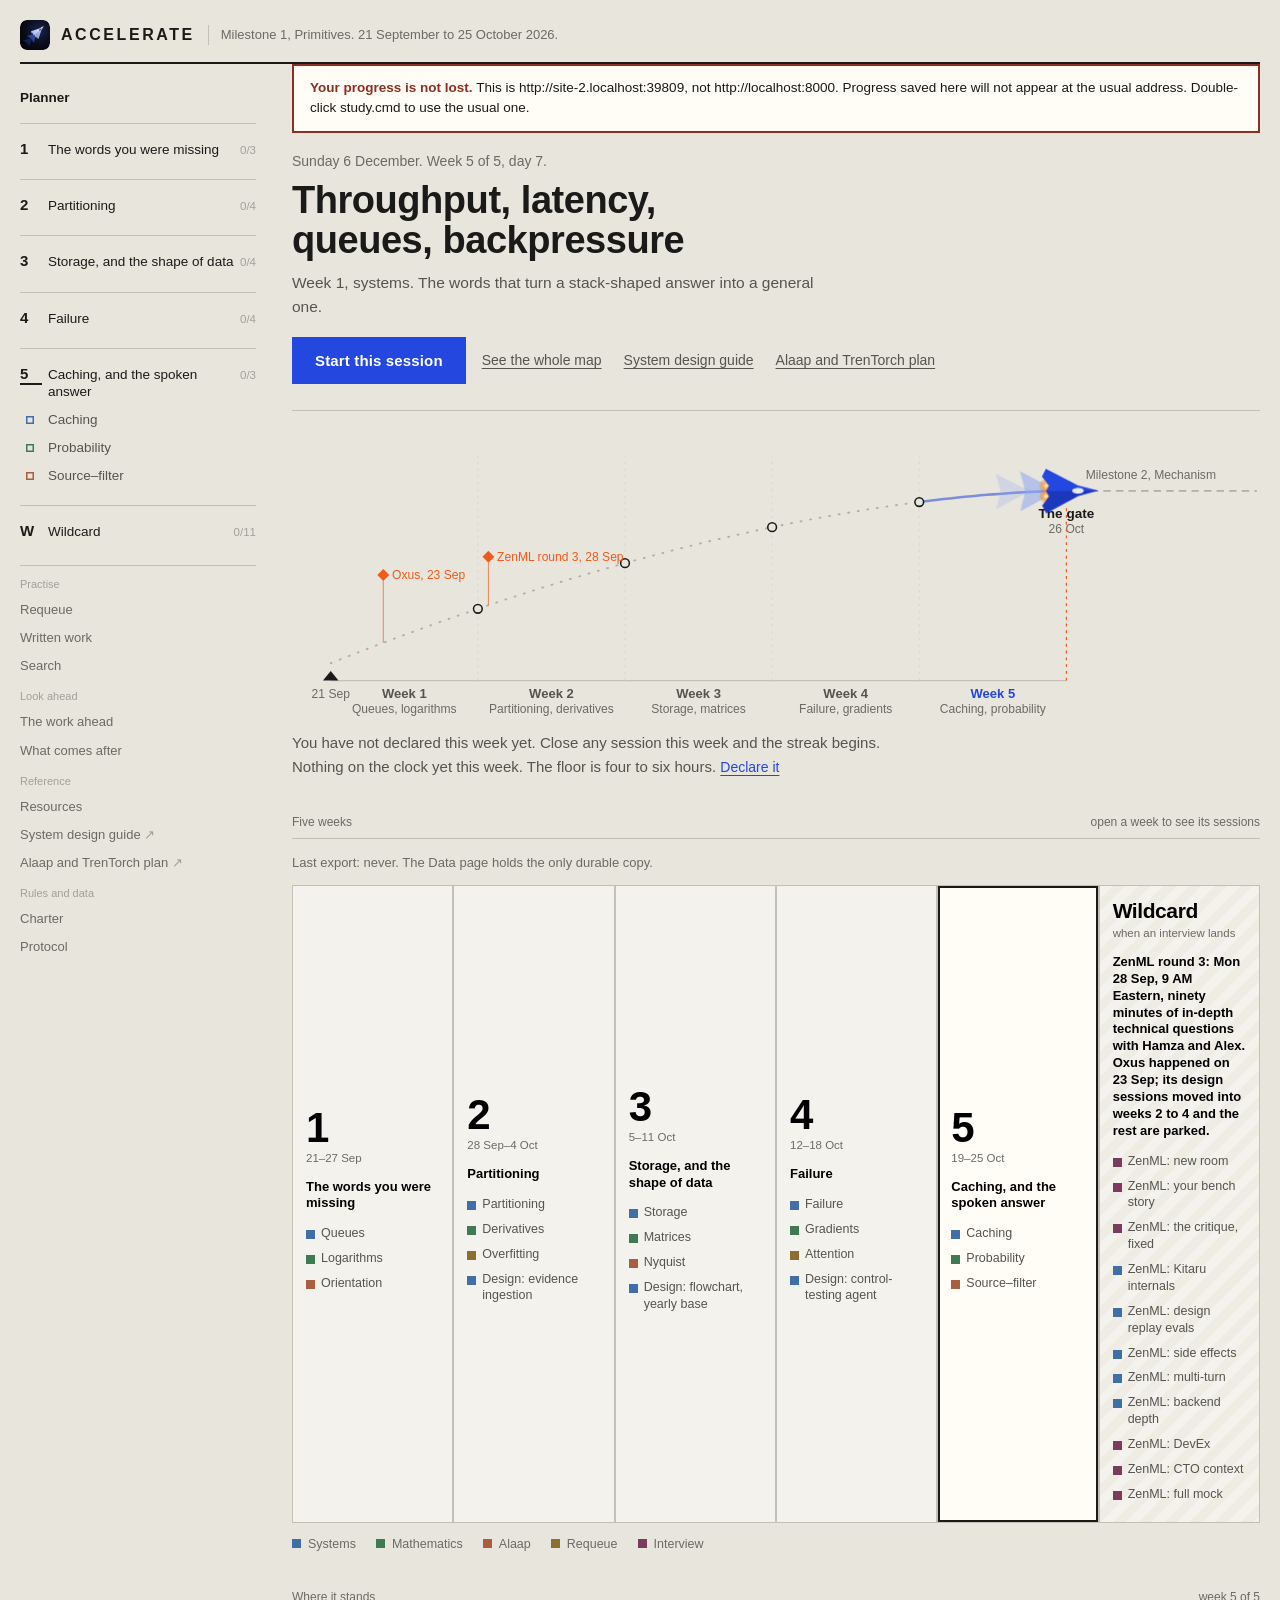
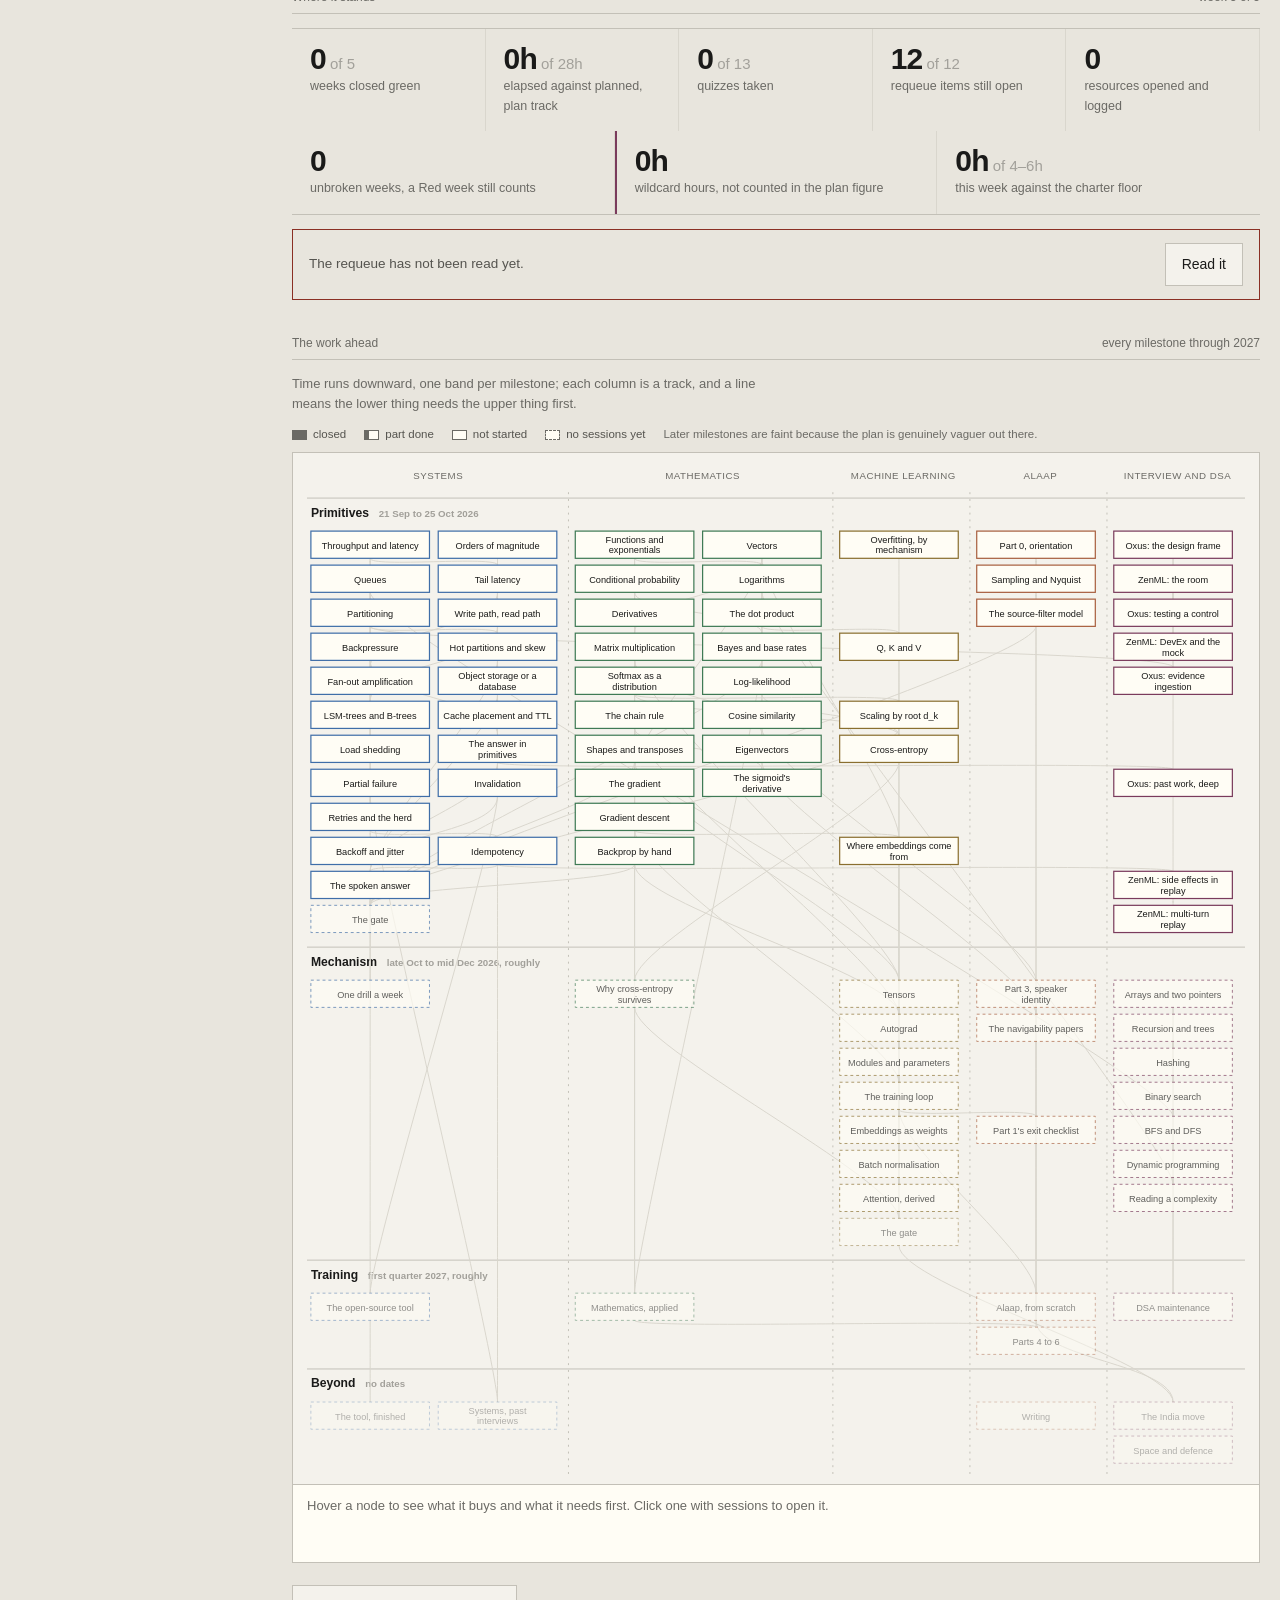
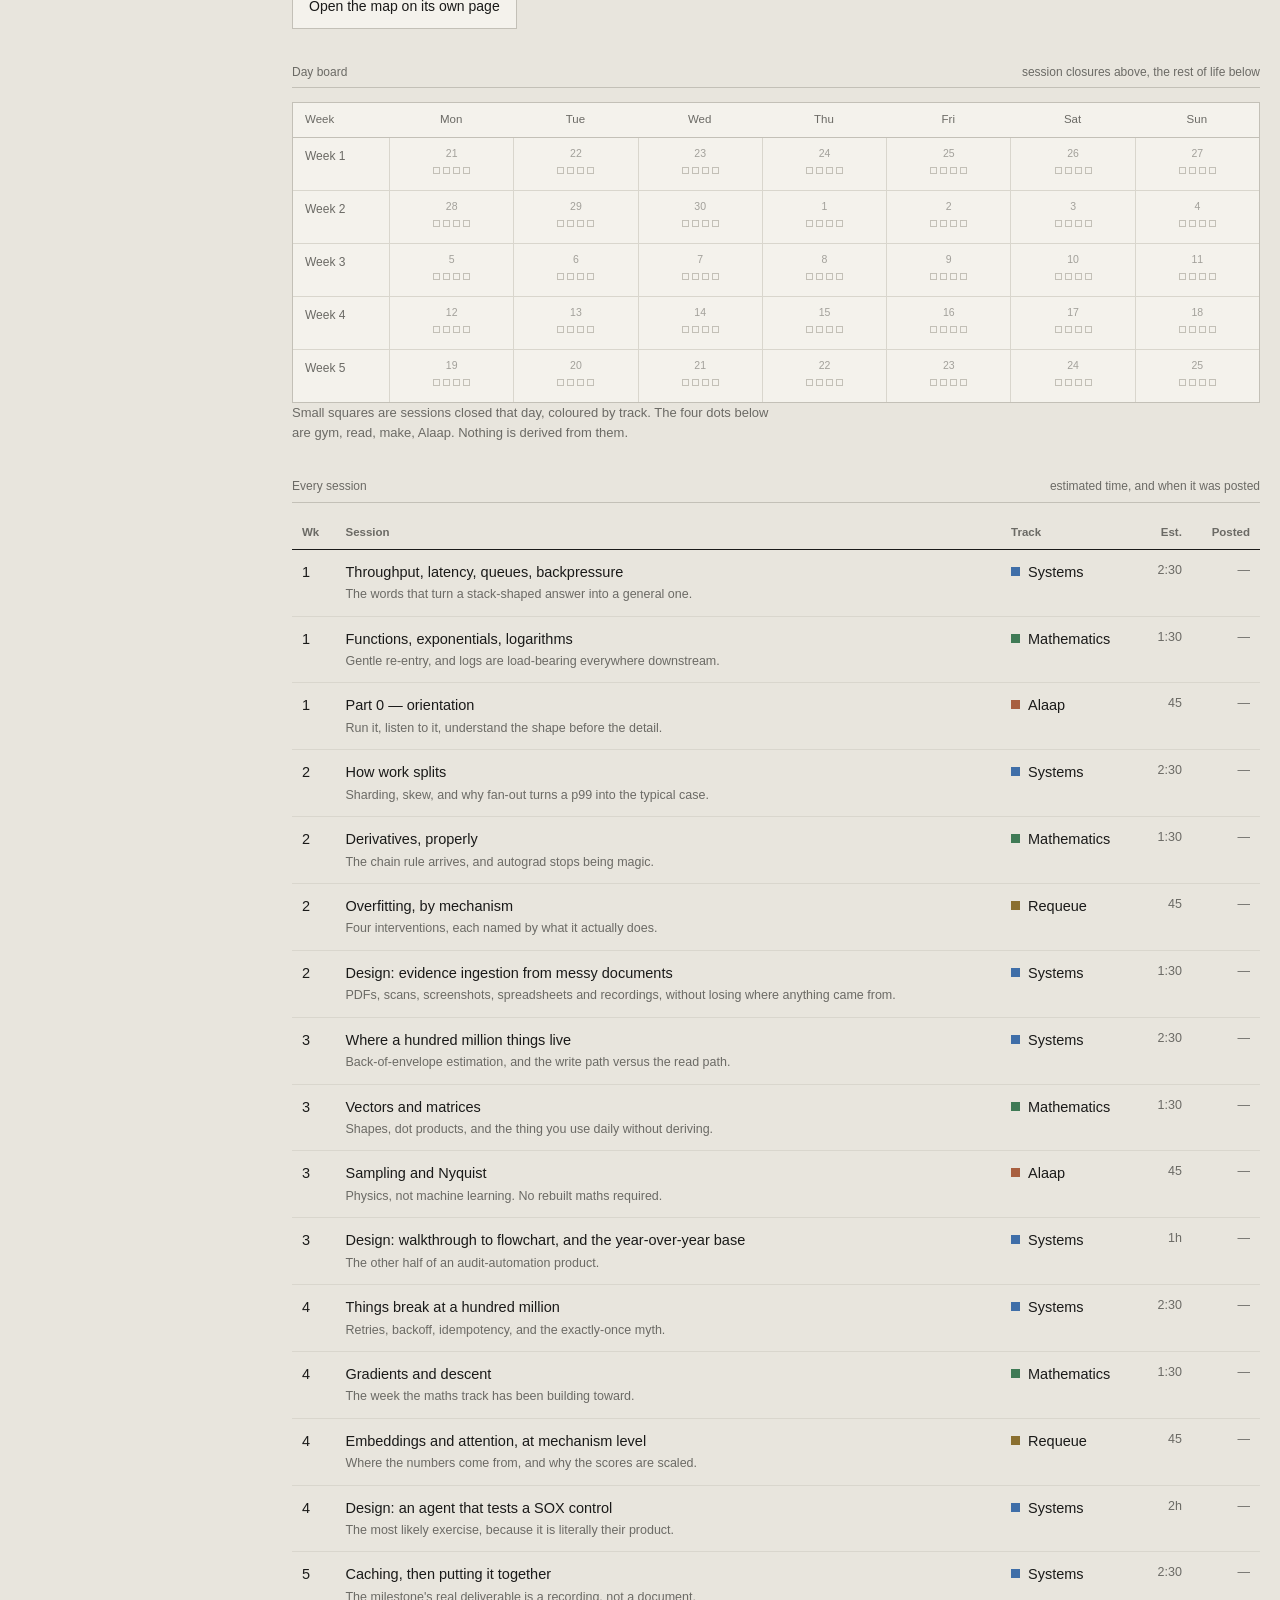
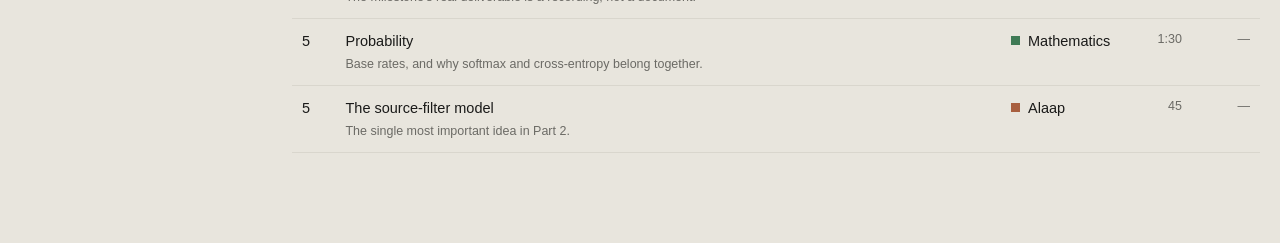
==== commit 2db4b151: "Tracker sessions as collapsible step lists; figures in one shared registry; added reading in data/re" ====
--- a/index.html
+++ b/index.html
@@ -6,6 +6,7 @@
 <title>Accelerate</title>
 <link rel="icon" type="image/svg+xml" href="brand/accelerate.svg">
 <link rel="stylesheet" href="fonts/fonts.css">
+<link rel="stylesheet" href="figures/figures.css">
 <link rel="alternate icon" type="image/png" href="brand/accelerate-32.png">
 <style>
   :root {
@@ -226,37 +227,47 @@
   .res span.bk { color: var(--dim); }
   .res a:hover { border-color: var(--sys); }
 
-  /* the workbench: one card at a time, read, write, check */
-  .wb { max-width: 780px; font-family: "Atkinson Hyperlegible", var(--sans); }
-  .wb-strip { display: flex; gap: 6px; flex-wrap: wrap; margin: 22px 0 16px; }
-  .wb-dot { width: 30px; height: 8px; border: 0; padding: 0; background: var(--line); cursor: pointer; }
-  .wb-dot.edge { width: 14px; }
-  .wb-dot.done { background: var(--math); }
-  .wb-dot.on { background: var(--ink); }
-  .wb-card { background: var(--sheet); border: 1px solid var(--line); padding: 28px 34px 26px; }
-  .wb-count { font-size: 14px; color: var(--dim); }
-  .wb-card h2 { font-size: 25px; line-height: 1.28; margin: 6px 0 16px; font-weight: 700; }
-  .wb-phase { display: grid; grid-template-columns: 74px minmax(0, 1fr); gap: 4px 18px; padding: 16px 0; border-top: 1px solid var(--line); font-size: 17px; line-height: 1.7; }
-  .wb-phase > * { grid-column: 2; }
-  .wb-phase > .wb-pl { grid-column: 1; grid-row: 1 / span 20; font-size: 14px; font-weight: 700; color: var(--dim); padding-top: 3px; }
-  .wb-phase.check > .wb-pl { color: var(--math); }
-  .wb-phase p { margin: 0 0 10px; }
-  .wb-phase textarea { width: 100%; min-height: 120px; font: inherit; font-size: 17px; line-height: 1.6; padding: 12px 14px; border: 1px solid var(--line); background: var(--live); color: var(--ink); resize: vertical; }
-  .wb-model { background: var(--live); border-left: 3px solid var(--math); padding: 12px 16px; font-size: 17px; }
-  .wb-model ul { margin: 0; padding-left: 20px; } .wb-model li { margin: 4px 0; } .wb-model p { margin: 0; }
-  .wb-meta { display: flex; justify-content: space-between; gap: 12px; font-size: 14px; color: var(--dim); margin-top: 6px; }
-  .wb-rate { display: flex; flex-wrap: wrap; gap: 8px; align-items: center; margin-top: 12px; }
-  .wb-res a, .wb-res span { margin-right: 16px; font-size: 16px; }
-  .wb-btn { border: 1px solid var(--line); background: var(--live); color: var(--ink); padding: 7px 14px; font: inherit; font-size: 15px; cursor: pointer; }
+  /* a session as a list: every step collapses */
+  .sxlist { max-width: 820px; margin-top: 18px; font-family: "Atkinson Hyperlegible", var(--sans); }
+  .sxbulk { display: flex; gap: 16px; margin: 10px 0 6px; }
+  .sxg { font-size: 19px; margin: 26px 0 4px; }
+  .sx { border-top: 1px solid var(--line); }
+  .sx:last-of-type { border-bottom: 1px solid var(--line); }
+  .sx > summary { list-style: none; cursor: pointer; display: grid; grid-template-columns: 28px minmax(0, 1fr) auto 14px; gap: 12px; align-items: start; padding: 14px 0; }
+  .sx > summary::-webkit-details-marker { display: none; }
+  .sx > summary::after { content: ""; width: 8px; height: 8px; margin-top: 6px; border-right: 2px solid var(--dim); border-bottom: 2px solid var(--dim); transform: rotate(45deg); }
+  .sx[open] > summary::after { transform: rotate(-135deg); margin-top: 10px; }
+  .sx > summary:hover .sxh { text-decoration: underline; text-underline-offset: 3px; }
+  .sxh { font-weight: 700; font-size: 17px; line-height: 1.4; }
+  .sx.done .sxh { color: var(--dim); }
+  .sxm { color: var(--dim); font-size: 14px; padding-top: 2px; white-space: nowrap; }
+  .sxt { width: 20px; height: 20px; border: 1.5px solid var(--dim); background: var(--live); padding: 0; margin-top: 2px; cursor: pointer; display: grid; place-items: center; font-size: 12px; color: var(--live); }
+  .sxt.on { background: var(--math); border-color: var(--math); }
+  .sxb { padding: 0 26px 20px 40px; font-size: 16px; line-height: 1.65; }
+  .sxd { margin: 0 0 12px; }
+  .sxl { font-size: 13.5px; color: var(--dim); margin: 16px 0 4px; }
+  .rlist { margin: 0; padding-left: 18px; }
+  .rlist li { margin: 5px 0; }
+  .rlist .rm { color: var(--dim); font-size: 13.5px; margin-left: 8px; }
+  .sxb .plate { margin: 10px 0 14px; }
+  .sxb .sdrow { margin-top: 14px; }
+  .sxs { margin-top: 16px; }
+  .sxs > summary { cursor: pointer; font-size: 15px; text-decoration: underline; text-underline-offset: 3px; }
+  .sxs .wb-model { margin-top: 10px; }
+  .sxfin { margin-top: 30px; padding-top: 4px; }
+  .sxfin .wb-phase { display: grid; grid-template-columns: 90px minmax(0, 1fr); gap: 4px 18px; padding: 14px 0; border-top: 1px solid var(--line); font-size: 16px; line-height: 1.6; }
+  .sxfin .wb-phase > * { grid-column: 2; }
+  .sxfin .wb-phase > .wb-pl { grid-column: 1; grid-row: 1 / span 20; font-size: 13.5px; font-weight: 700; color: var(--dim); }
+  .wb-quiet { color: var(--dim); font-size: 14.5px; }
+  .wb-rate { display: flex; flex-wrap: wrap; gap: 8px; align-items: center; margin-top: 10px; }
+  .wb-btn { border: 1px solid var(--line); background: var(--live); color: var(--ink); padding: 6px 13px; font: inherit; font-size: 14.5px; cursor: pointer; }
   .wb-btn:hover { border-color: var(--ink); }
   .wb-btn.primary { background: var(--ink); color: var(--live); border-color: var(--ink); }
   .wb-btn.on { border-color: var(--ink); font-weight: 700; }
-  .wb-btn:disabled { opacity: .4; cursor: default; }
   .wb-link { background: none; border: 0; padding: 0; font: inherit; font-size: 14.5px; color: var(--ink); text-decoration: underline; text-underline-offset: 2px; cursor: pointer; }
-  .wb-quiet { color: var(--dim); font-size: 14.5px; }
-  .wb-foot { margin-top: 18px; }
-  .wb-nav { display: flex; justify-content: space-between; align-items: center; gap: 14px; margin-top: 16px; }
-  .wb .stepdo, .wb .sdrow { font-size: 15.5px; }
+  @media (max-width: 700px) { .sxb { padding: 0 0 18px; } .sxfin .wb-phase { grid-template-columns: minmax(0, 1fr); } .sxfin .wb-phase > .wb-pl { grid-row: auto; } }
+  .wb-model { background: var(--live); border-left: 3px solid var(--math); padding: 12px 16px; font-size: 17px; }
+  .wb-model ul { margin: 0; padding-left: 20px; } .wb-model li { margin: 4px 0; } .wb-model p { margin: 0; }
   dialog.wbq { width: min(640px, 94vw); border: 1px solid var(--line); padding: 0; background: var(--sheet); color: var(--ink); box-shadow: 0 24px 60px rgba(0,0,0,.3); font-family: "Atkinson Hyperlegible", var(--sans); }
   dialog.wbq::backdrop { background: rgba(20, 18, 14, .5); }
   .wbq-in { padding: 26px 30px 22px; font-size: 17px; line-height: 1.65; }
@@ -267,7 +278,6 @@
   .wbq-in textarea { width: 100%; min-height: 110px; margin-top: 12px; font: inherit; padding: 10px 12px; border: 1px solid var(--line); background: var(--live); color: var(--ink); }
   .wbq-in .wb-model { margin-top: 12px; }
   .wbq-row { display: flex; flex-wrap: wrap; gap: 8px; margin-top: 14px; align-items: center; }
-  @media (max-width: 700px) { .wb-phase { grid-template-columns: minmax(0, 1fr); } .wb-phase > .wb-pl { grid-row: auto; } .wb-card { padding: 22px 18px; } .wb-nav .wb-quiet { display: none; } }
   .linkform { display: flex; gap: 8px; flex-wrap: wrap; margin-top: 10px; }
   input[type=text] { flex: 1 1 200px; border: 1px solid var(--line); background: var(--sheet);
     padding: 8px 11px; font: inherit; font-size: 13.5px; color: inherit; }
@@ -318,18 +328,6 @@
   .hide { display: none; }
 
   /* svg tokens */
-  .d-fill-sys { fill: var(--sys-p); } .d-str-sys { stroke: var(--sys); }
-  .d-fill-math { fill: var(--math-p); } .d-str-math { stroke: var(--math); }
-  .d-fill-alaap { fill: var(--alaap-p); } .d-str-alaap { stroke: var(--alaap); }
-  .d-fill-req { fill: var(--req-p); } .d-str-req { stroke: var(--req); }
-  .d-fill-iv { fill: var(--iv-p); } .d-str-iv { stroke: var(--iv); }
-  .d-fill-now { fill: var(--live); } .d-str-now { stroke: var(--ink); }
-  .d-fill-flat { fill: none; } .d-str-flat { stroke: var(--line); }
-  .d-line { stroke: var(--dim); fill: none; }
-  .d-t { fill: var(--ink); font-family: var(--sans); font-size: 12px; }
-  .d-t-s { fill: var(--dim); font-family: var(--sans); font-size: 11px; }
-  .d-t-b { fill: var(--ink); font-family: var(--sans); font-size: 12px; font-weight: 700; }
-  .d-t-x { fill: var(--faint); font-family: var(--sans); font-size: 10.5px; }
 
   @media (max-width: 980px) {
     .layout { grid-template-columns: 1fr; gap: 0; }
@@ -682,6 +680,8 @@
     </main>
   </div>
 </div>
+<script src="figures/figures.js"></script>
+<script src="data/reading.js"></script>
 <script>
 (function () {
   "use strict";
@@ -718,698 +718,11 @@
   };
   function ddia(ch) { return { book: "DDIA — " + ch }; }
 
-  /* ------------------------------------------------------------ svg toolkit */
-
-  var S = {};
   function esc(s) {
     return String(s).replace(/&/g, "&amp;").replace(/</g, "&lt;").replace(/>/g, "&gt;");
   }
-  S.frame = function (w, h, body) {
-    return '<svg viewBox="0 0 ' + w + ' ' + h + '" xmlns="http://www.w3.org/2000/svg" role="img">' +
-      '<defs><marker id="ah" viewBox="0 0 10 10" refX="9" refY="5" markerWidth="7" markerHeight="7" orient="auto">' +
-      '<path d="M0,0 L10,5 L0,10 z" fill="currentColor"/></marker></defs>' +
-      '<g color="var(--faint)">' + body + '</g></svg>';
-  };
-  S.box = function (o) {
-    var tone = o.tone || "flat";
-    var r = o.r === undefined ? 0 : o.r;
-    var s = '<rect x="' + o.x + '" y="' + o.y + '" width="' + o.w + '" height="' + o.h + '" rx="' + r +
-      '" class="d-fill-' + tone + ' d-str-' + tone + '" stroke-width="1.25"' +
-      (o.dash ? ' stroke-dasharray="4 3"' : '') + '/>';
-    if (o.label) {
-      var cy = o.y + o.h / 2 + (o.sub ? -3 : 4);
-      s += '<text x="' + (o.x + o.w / 2) + '" y="' + cy + '" text-anchor="middle" class="d-t-b">' + esc(o.label) + '</text>';
-      if (o.sub) {
-        s += '<text x="' + (o.x + o.w / 2) + '" y="' + (cy + 15) + '" text-anchor="middle" class="d-t-s">' + esc(o.sub) + '</text>';
-      }
-    }
-    return s;
-  };
-  S.arrow = function (x1, y1, x2, y2, o) {
-    o = o || {};
-    var d = o.curve
-      ? "M" + x1 + "," + y1 + " Q" + ((x1 + x2) / 2) + "," + (Math.min(y1, y2) - o.curve) + " " + x2 + "," + y2
-      : "M" + x1 + "," + y1 + " L" + x2 + "," + y2;
-    var s = '<path d="' + d + '" class="d-line" stroke-width="1.25" marker-end="url(#ah)"' +
-      (o.dash ? ' stroke-dasharray="4 3"' : '') + '/>';
-    if (o.label) {
-      var mx = (x1 + x2) / 2, my = (y1 + y2) / 2 - (o.curve ? o.curve * 0.55 : 0) - 6;
-      s += '<text x="' + mx + '" y="' + my + '" text-anchor="middle" class="d-t-s">' + esc(o.label) + '</text>';
-    }
-    return s;
-  };
-  S.text = function (x, y, t, cls, anchor) {
-    return '<text x="' + x + '" y="' + y + '" text-anchor="' + (anchor || "start") + '" class="' +
-      (cls || "d-t") + '">' + esc(t) + '</text>';
-  };
-  S.tag = function (x, y, t) {
-    return S.text(x, y, String(t).toUpperCase(), "d-t-x");
-  };
-  S.bar = function (o) {
-    var tone = o.tone || "flat";
-    return '<rect x="' + o.x + '" y="' + o.y + '" width="' + o.w + '" height="' + o.h +
-      '" rx="3" class="d-fill-' + tone + ' d-str-' + tone + '" stroke-width="1"/>';
-  };
-  S.dots = function (x, y, n, gap, tone) {
-    var s = "", i;
-    for (i = 0; i < n; i++) {
-      s += '<circle cx="' + (x + i * gap) + '" cy="' + y + '" r="3.5" class="d-fill-' + tone +
-        ' d-str-' + tone + '" stroke-width="1"/>';
-    }
-    return s;
-  };
-  S.path = function (d, tone, dash) {
-    return '<path d="' + d + '" fill="none" class="d-str-' + (tone || "flat") + '" stroke-width="1.75"' +
-      (dash ? ' stroke-dasharray="4 3"' : '') + '/>';
-  };
-  S.axes = function (x, y, w, h, xl, yl) {
-    return '<path d="M' + x + ',' + y + ' L' + x + ',' + (y + h) + ' L' + (x + w) + ',' + (y + h) +
-      '" class="d-line" stroke-width="1"/>' +
-      S.text(x + w, y + h + 15, xl, "d-t-x", "end") +
-      S.text(x - 4, y - 5, yl, "d-t-x", "start");
-  };
-
-  /* -------------------------------------------------------------- diagrams */
-
-  var DIA = {};
-
-  DIA.queue = {
-    title: "A queue with no backpressure does not slow down. It dies.",
-    cap: "<b>Above:</b> the unbounded queue absorbs the overload silently. Throughput on your dashboard looks unchanged, latency climbs without bound, memory climbs with it, and the process dies all at once. <b>Below:</b> a bounded queue fills, refuses work, and pushes that refusal back to the producer. Rejecting work is information. A silent five-minute queue is not.",
-    svg: function () {
-      var b = "";
-      b += S.tag(0, 14, "No backpressure");
-      b += S.box({ x: 0, y: 24, w: 86, h: 40, label: "Producer", tone: "flat" });
-      b += S.arrow(90, 44, 128, 44, { label: "fast" });
-      b += S.box({ x: 132, y: 24, w: 196, h: 40, tone: "alaap", dash: true });
-      b += S.dots(148, 44, 11, 17, "alaap");
-      b += S.text(230, 80, "unbounded, growing", "d-t-s", "middle");
-      b += S.arrow(332, 44, 370, 44, { label: "slow" });
-      b += S.box({ x: 374, y: 24, w: 86, h: 40, label: "Worker", tone: "flat" });
-      b += S.text(480, 36, "Latency climbs,", "d-t-s");
-      b += S.text(480, 52, "memory climbs,", "d-t-s");
-      b += S.text(480, 68, "then it is gone.", "d-t-b");
-
-      b += S.tag(0, 128, "With backpressure");
-      b += S.box({ x: 0, y: 138, w: 86, h: 40, label: "Producer", tone: "flat" });
-      b += S.arrow(90, 158, 128, 158, {});
-      b += S.box({ x: 132, y: 138, w: 196, h: 40, tone: "sys" });
-      b += S.dots(148, 158, 6, 17, "sys");
-      b += S.text(230, 194, "bounded, capped", "d-t-s", "middle");
-      b += S.arrow(332, 158, 370, 158, {});
-      b += S.box({ x: 374, y: 138, w: 86, h: 40, label: "Worker", tone: "flat" });
-      b += S.arrow(230, 134, 60, 134, { curve: 34, label: "full — stop sending", dash: true });
-      b += S.text(480, 150, "Producer slows.", "d-t-s");
-      b += S.text(480, 166, "The system stays up.", "d-t-b");
-      return S.frame(600, 210, b);
-    }
-  };
-
-  DIA.tail = {
-    title: "One slow shard in a hundred makes almost every request slow",
-    cap: "<b>Fan-out amplifies tails.</b> If a request waits on 100 shards and each is slow 1% of the time, the chance that none is slow is 0.99 to the power 100 — about 37%. So roughly 63% of requests are slow. The p99 of a component becomes the typical case for the system, which is why tail latency is a system property rather than a component detail.",
-    svg: function () {
-      var b = "", i, x;
-      b += S.box({ x: 0, y: 58, w: 84, h: 38, label: "Request", tone: "now" });
-      for (i = 0; i < 12; i++) {
-        x = 150 + i * 36;
-        var slow = (i === 4 || i === 9);
-        b += S.arrow(86, 77, x + 12, slow ? 30 : 48, { curve: 0 });
-        b += S.bar({ x: x, y: slow ? 30 : 48, w: 24, h: slow ? 74 : 38, tone: slow ? "alaap" : "sys" });
-      }
-      b += S.text(150, 126, "100 shards, each slow 1% of the time", "d-t-s");
-      b += S.text(150, 148, "P(no shard is slow) = 0.99", "d-t");
-      b += S.text(288, 143, "100", "d-t-s");
-      b += S.text(312, 148, "\u2248 37%", "d-t");
-      b += S.text(150, 168, "So ~63% of requests wait on a slow shard.", "d-t-b");
-      return S.frame(600, 180, b);
-    }
-  };
-
-  DIA.skew = {
-    title: "Hashing spreads keys evenly. It does not spread traffic evenly.",
-    cap: "<b>Skew is a key-choice problem, not bad luck.</b> Real usage is power-law: one customer, one scenario family, one hour of the day carries a disproportionate share. All of that key's events hash to one partition however good the hash is, and that partition becomes the ceiling for the whole system.",
-    svg: function () {
-      var b = "", i;
-      var heights = [26, 22, 30, 24, 96, 20, 28, 25];
-      b += S.tag(0, 14, "Partition by hash of user id");
-      for (i = 0; i < 8; i++) {
-        var h = heights[i];
-        var hot = h > 60;
-        b += S.bar({ x: i * 60, y: 130 - h, w: 44, h: h, tone: hot ? "alaap" : "sys" });
-        b += S.text(i * 60 + 22, 146, "p" + i, "d-t-s", "middle");
-      }
-      b += S.path("M0,34 L480,34", "flat", true);
-      b += S.text(486, 38, "capacity", "d-t-x");
-      b += S.text(240, 24, "one user, 4% of all events", "d-t-b", "middle");
-      b += S.arrow(258, 30, 262, 60, {});
-      b += S.text(0, 172, "Every other partition is idle. The system's throughput is now one partition's throughput.", "d-t-s");
-      return S.frame(600, 182, b);
-    }
-  };
-
-  DIA.storage = {
-    title: "Two ways to write, and what each one costs you",
-    cap: "<b>An LSM-tree appends.</b> Writes go to memory, then flush as sorted files, and merging is deferred to background compaction — so writes are cheap and a read may have to check several layers. <b>A B-tree updates in place.</b> Reads go straight to the right page; writes pay for random IO. Eval traces are written once, never updated, read in bulk — which is why they belong in object storage rather than in either.",
-    svg: function () {
-      var b = "", i;
-      b += S.tag(0, 14, "LSM-tree — append");
-      b += S.box({ x: 0, y: 24, w: 74, h: 34, label: "write", tone: "now" });
-      b += S.arrow(78, 41, 108, 41, {});
-      b += S.box({ x: 112, y: 24, w: 84, h: 34, label: "memtable", tone: "sys" });
-      b += S.arrow(200, 41, 230, 41, { label: "flush" });
-      for (i = 0; i < 3; i++) {
-        b += S.bar({ x: 234 + i * 58, y: 24 + i * 5, w: 50, h: 34 - i * 4, tone: "sys" });
-      }
-      b += S.text(234, 76, "sorted files, merged later", "d-t-s");
-      b += S.text(430, 34, "cheap writes", "d-t-b");
-      b += S.text(430, 50, "reads check layers", "d-t-s");
-
-      b += S.tag(0, 116, "B-tree — update in place");
-      b += S.box({ x: 112, y: 126, w: 84, h: 30, label: "root", tone: "math" });
-      b += S.arrow(140, 158, 118, 178, {});
-      b += S.arrow(168, 158, 190, 178, {});
-      b += S.box({ x: 76, y: 180, w: 76, h: 30, label: "page", tone: "math" });
-      b += S.box({ x: 162, y: 180, w: 76, h: 30, label: "page", tone: "math" });
-      b += S.text(430, 152, "direct reads", "d-t-b");
-      b += S.text(430, 168, "random-IO writes", "d-t-s");
-      return S.frame(600, 222, b);
-    }
-  };
-
-  DIA.retry = {
-    title: "Retries arrive exactly when there is least capacity to serve them",
-    cap: "<b>The retry storm.</b> A service slows, clients time out and retry, and the retries land on the thing that was already failing — so it never gets a recovery window. Backoff reduces the pressure; <b>jitter</b> is what stops every client returning in the same synchronised wave and recreating the spike.",
-    svg: function () {
-      var b = "", i;
-      b += S.tag(0, 14, "Naive retry");
-      b += S.box({ x: 250, y: 30, w: 96, h: 44, label: "Service", sub: "at capacity", tone: "alaap" });
-      for (i = 0; i < 5; i++) {
-        b += S.arrow(60, 24 + i * 12, 246, 46, {});
-      }
-      b += S.text(0, 90, "load", "d-t-x");
-      b += S.text(360, 46, "load rises as it degrades", "d-t-s");
-      b += S.text(360, 64, "no recovery window", "d-t-b");
-
-      b += S.tag(0, 132, "Backoff with jitter");
-      b += S.box({ x: 250, y: 148, w: 96, h: 44, label: "Service", sub: "recovering", tone: "math" });
-      var offs = [0, 26, 9, 41, 17];
-      for (i = 0; i < 5; i++) {
-        b += S.arrow(60 + offs[i], 142 + i * 12, 246, 164, { dash: true });
-      }
-      b += S.text(360, 164, "returns are spread out", "d-t-s");
-      b += S.text(360, 182, "the spike never re-forms", "d-t-b");
-      return S.frame(600, 206, b);
-    }
-  };
-
-  DIA.cache = {
-    title: "Population happens in one place. Invalidation has to happen everywhere.",
-    cap: "<b>The write path is the hard part.</b> A cached vector search is fine until the user adds a memory — at which point that user's cached results are wrong, and the product's one promise quietly breaks. Every write path in the system has to know what it invalidates, including code written later by someone who does not know the cache exists.",
-    svg: function () {
-      var b = "";
-      b += S.box({ x: 0, y: 30, w: 92, h: 40, label: "user turn", tone: "now" });
-      b += S.arrow(96, 50, 132, 50, {});
-      b += S.box({ x: 136, y: 30, w: 104, h: 40, label: "cache", sub: "key: user + query", tone: "sys" });
-      b += S.arrow(244, 50, 286, 50, { label: "miss" });
-      b += S.box({ x: 290, y: 30, w: 116, h: 40, label: "vector search", tone: "flat" });
-      b += S.arrow(348, 74, 190, 74, { curve: -26, label: "fill", dash: true });
-
-      b += S.box({ x: 0, y: 136, w: 92, h: 40, label: "new memory", tone: "req" });
-      b += S.arrow(96, 156, 132, 156, { label: "write" });
-      b += S.box({ x: 136, y: 136, w: 104, h: 40, label: "store", tone: "flat" });
-      b += S.arrow(188, 132, 188, 76, { label: "must invalidate" });
-      b += S.text(430, 142, "Miss this edge and the", "d-t-s");
-      b += S.text(430, 158, "assistant keeps answering", "d-t-s");
-      b += S.text(430, 174, "from a world without it.", "d-t-b");
-      return S.frame(600, 190, b);
-    }
-  };
-
-  DIA.logs = {
-    title: "The log turns multiplication into addition",
-    cap: "<b>This is why likelihoods get logged.</b> Multiplying thousands of small probabilities underflows to zero in floating point; the same quantities summed do not. It is also why an exponential plotted on a log axis becomes a straight line — the log undoes the exponential, so constant multiplicative growth reads as constant slope.",
-    svg: function () {
-      var b = "";
-      b += S.box({ x: 0, y: 26, w: 230, h: 42, label: "p\u2081 \u00d7 p\u2082 \u00d7 \u2026 \u00d7 p\u2099", sub: "underflows toward zero", tone: "alaap" });
-      b += S.arrow(236, 47, 288, 47, { label: "log" });
-      b += S.box({ x: 294, y: 26, w: 246, h: 42, label: "log p\u2081 + log p\u2082 + \u2026", sub: "stable, and easy to differentiate", tone: "math" });
-
-      b += S.axes(20, 108, 200, 76, "time", "linear");
-      b += S.path("M20,184 C90,182 140,168 180,120 L200,108", "sys");
-      b += S.axes(300, 108, 200, 76, "time", "log scale");
-      b += S.path("M300,184 L500,112", "math");
-      b += S.text(300, 202, "the same data, straightened", "d-t-s");
-      return S.frame(600, 212, b);
-    }
-  };
-
-  DIA.chain = {
-    title: "A network is a composition. The chain rule is how you differentiate one.",
-    cap: "<b>Forward, then backward.</b> Each layer is a function; the network is their composition. Going forward you record what each layer saw — that recording is the tape. Going backward you multiply the local derivatives along the chain. Autograd is not magic added to PyTorch; it is this bookkeeping, done automatically.",
-    svg: function () {
-      var b = "", i;
-      var names = ["x", "f\u2081", "f\u2082", "f\u2083", "loss"];
-      for (i = 0; i < 5; i++) {
-        b += S.box({ x: i * 116, y: 30, w: 88, h: 40, label: names[i], tone: i === 4 ? "now" : "math" });
-        if (i < 4) { b += S.arrow(i * 116 + 92, 50, i * 116 + 112, 50, {}); }
-      }
-      b += S.text(0, 94, "forward — and each box remembers what it saw", "d-t-s");
-      for (i = 4; i > 0; i--) {
-        b += S.arrow(i * 116, 128, (i - 1) * 116 + 92, 128, { dash: true });
-      }
-      b += S.text(0, 152, "backward — multiply the local derivatives along the chain", "d-t-s");
-      b += S.text(0, 180, "\u2202loss/\u2202x = \u2202loss/\u2202f\u2083 \u00b7 \u2202f\u2083/\u2202f\u2082 \u00b7 \u2202f\u2082/\u2202f\u2081 \u00b7 \u2202f\u2081/\u2202x", "d-t-b");
-      return S.frame(600, 192, b);
-    }
-  };
-
-  DIA.descent = {
-    title: "The learning rate is a step size on the direction the gradient gives you",
-    cap: "<b>\u03b8 \u2190 \u03b8 \u2212 \u03b7 \u2207L(\u03b8).</b> The gradient points uphill, so descent subtracts it. The learning rate multiplies the gradient and nothing else. Too small and you crawl; too large and you step past the minimum and oscillate — which is the whole intuition behind every scheduler you will ever read about.",
-    svg: function () {
-      var b = "", i;
-      b += S.path("M20,150 C90,150 120,40 200,40 C280,40 300,150 380,150", "flat");
-      b += S.path("M20,150 C90,150 120,40 200,40 C280,40 300,150 380,150", "flat");
-      var pts = [[60, 132], [104, 92], [150, 58], [200, 42]];
-      for (i = 0; i < pts.length; i++) {
-        b += '<circle cx="' + pts[i][0] + '" cy="' + pts[i][1] + '" r="5" class="d-fill-now d-str-now" stroke-width="1.25"/>';
-        if (i < pts.length - 1) { b += S.arrow(pts[i][0] + 6, pts[i][1] - 2, pts[i + 1][0] - 6, pts[i + 1][1] + 2, {}); }
-      }
-      b += S.text(200, 30, "minimum", "d-t-s", "middle");
-      b += S.text(410, 60, "small \u03b7 \u2014 many small steps", "d-t-s");
-      b += S.text(410, 82, "large \u03b7 \u2014 steps past it, oscillates", "d-t-s");
-      b += S.text(410, 112, "\u03b8 \u2190 \u03b8 \u2212 \u03b7 \u00b7 \u2207L", "d-t-b");
-      b += S.text(410, 132, "\u03b7 multiplies the gradient,", "d-t-s");
-      b += S.text(410, 148, "never the loss or the parameters.", "d-t-s");
-      return S.frame(600, 176, b);
-    }
-  };
-
-  DIA.vectors = {
-    title: "Cosine similarity is the dot product with the lengths divided out",
-    cap: "<b>Direction carries the meaning; length often carries frequency.</b> The dot product is |a||b|cos\u03b8. Normalise both and what is left is the cosine alone. That is why two embeddings can point the same way with very different magnitudes and still mean the same thing — and why you use this measure every day in the memory system.",
-    svg: function () {
-      var b = "";
-      b += S.axes(30, 24, 200, 140, "", "");
-      b += S.path("M30,164 L190,54", "sys");
-      b += S.path("M30,164 L140,44", "math");
-      b += S.text(196, 50, "a", "d-t-b");
-      b += S.text(146, 40, "b", "d-t-b");
-      b += S.path("M66,150 A38,38 0 0,1 82,138", "flat");
-      b += S.text(78, 156, "\u03b8", "d-t");
-      b += S.text(280, 54, "a \u00b7 b = |a| |b| cos\u03b8", "d-t-b");
-      b += S.text(280, 82, "divide the magnitudes out", "d-t-s");
-      b += S.text(280, 106, "cos\u03b8 = (a \u00b7 b) / (|a| |b|)", "d-t-b");
-      b += S.text(280, 134, "Length dropped. Direction kept.", "d-t-s");
-      b += S.text(280, 152, "For meaning, direction is the signal.", "d-t-s");
-      return S.frame(600, 180, b);
-    }
-  };
-
-  DIA.bayes = {
-    title: "A very accurate test for a very rare thing is mostly wrong",
-    cap: "<b>Base rates decide this, not sensitivity.</b> Out of 100,000 people: 100 are ill and about 99 test positive; 99,900 are healthy and about 4,995 also test positive. A positive result is therefore roughly 99 out of 5,094 — about 2%. The false positives come from a pool five hundred times larger, so they swamp the true ones.",
-    svg: function () {
-      var b = "";
-      b += S.box({ x: 0, y: 26, w: 150, h: 46, label: "100,000 people", tone: "flat" });
-      b += S.arrow(154, 40, 190, 34, {});
-      b += S.arrow(154, 58, 190, 72, {});
-      b += S.box({ x: 194, y: 16, w: 118, h: 38, label: "100 ill", tone: "req" });
-      b += S.box({ x: 194, y: 60, w: 118, h: 38, label: "99,900 healthy", tone: "flat" });
-      b += S.arrow(316, 35, 352, 35, { label: "99%" });
-      b += S.arrow(316, 79, 352, 79, { label: "5%" });
-      b += S.bar({ x: 356, y: 22, w: 14, h: 26, tone: "req" });
-      b += S.text(376, 40, "99 true positives", "d-t");
-      b += S.bar({ x: 356, y: 62, w: 176, h: 26, tone: "alaap" });
-      b += S.text(356, 108, "4,995 false positives", "d-t");
-      b += S.text(0, 142, "A positive result means roughly 99 in 5,094. About two percent.", "d-t-b");
-      return S.frame(600, 152, b);
-    }
-  };
-
-  DIA.attention = {
-    title: "Why the scores are divided by the square root of d\u2096",
-    cap: "<b>A variance argument.</b> A dot product sums over d\u2096 dimensions, so its variance grows with d\u2096. Large raw scores push softmax into saturation, where one weight is almost 1 and the rest almost 0 — and the gradient there is almost nothing. Dividing by \u221ad\u2096 holds the variance roughly constant, which keeps softmax in the range where it still learns.",
-    svg: function () {
-      var b = "", i;
-      b += S.box({ x: 0, y: 26, w: 76, h: 36, label: "Q", sub: "what I want", tone: "math" });
-      b += S.box({ x: 0, y: 74, w: 76, h: 36, label: "K", sub: "what I offer", tone: "math" });
-      b += S.box({ x: 0, y: 122, w: 76, h: 36, label: "V", sub: "what is carried", tone: "math" });
-      b += S.arrow(80, 44, 118, 60, {});
-      b += S.arrow(80, 92, 118, 76, {});
-      b += S.box({ x: 122, y: 50, w: 84, h: 36, label: "Q \u00b7 K", tone: "flat" });
-      b += S.arrow(210, 68, 248, 68, { label: "\u00f7 \u221ad\u2096" });
-      b += S.box({ x: 252, y: 50, w: 84, h: 36, label: "softmax", tone: "now" });
-
-      b += S.tag(360, 26, "Without scaling");
-      for (i = 0; i < 6; i++) {
-        b += S.bar({ x: 360 + i * 22, y: 76 - (i === 2 ? 40 : 4), w: 15, h: (i === 2 ? 40 : 4), tone: "alaap" });
-      }
-      b += S.text(360, 94, "saturated, gradient \u2248 0", "d-t-s");
-      b += S.tag(360, 122, "With scaling");
-      var hs = [10, 18, 26, 20, 13, 9];
-      for (i = 0; i < 6; i++) {
-        b += S.bar({ x: 360 + i * 22, y: 168 - hs[i], w: 15, h: hs[i], tone: "sys" });
-      }
-      b += S.text(360, 186, "spread, still learning", "d-t-s");
-      return S.frame(600, 196, b);
-    }
-  };
-
-  DIA.embed = {
-    title: "Nobody puts the meaning in. It falls out of the objective.",
-    cap: "<b>Where the numbers come from.</b> An embedding table starts as random numbers, one row per token, and those rows are parameters like any other. Gradient descent on the task drags rows that behave alike in the task toward each other. Structure appears because the objective rewards it, not because anyone encoded it.",
-    svg: function () {
-      var b = "", i;
-      b += S.tag(0, 14, "At initialisation");
-      b += S.box({ x: 0, y: 24, w: 210, h: 130, tone: "flat" });
-      var r1 = [[40, 60], [150, 48], [90, 120], [170, 110], [60, 96], [120, 74]];
-      for (i = 0; i < r1.length; i++) {
-        b += '<circle cx="' + r1[i][0] + '" cy="' + r1[i][1] + '" r="5" class="d-fill-req d-str-req" stroke-width="1"/>';
-      }
-      b += S.arrow(222, 90, 286, 90, { label: "training" });
-      b += S.tag(300, 14, "After training");
-      b += S.box({ x: 300, y: 24, w: 210, h: 130, tone: "flat" });
-      var r2 = [[356, 60], [372, 52], [364, 72], [456, 112], [470, 104], [444, 122]];
-      for (i = 0; i < r2.length; i++) {
-        b += '<circle cx="' + r2[i][0] + '" cy="' + r2[i][1] + '" r="5" class="d-fill-sys d-str-sys" stroke-width="1"/>';
-      }
-      b += S.text(348, 100, "tokens used alike", "d-t-s");
-      b += S.text(408, 146, "sit near each other", "d-t-s");
-      return S.frame(600, 166, b);
-    }
-  };
-
-  DIA.nyquist = {
-    title: "A waveform is a list of pressure readings, taken at some rate",
-    cap: "<b>Nyquist.</b> A sample rate of N represents frequencies up to N/2 and nothing above. Analysing audio at the wrong assumed rate shifts every frequency you measure by that ratio — which is exactly how a project juggling 16k, 22.05k, 24k and 44.1k ends up with a result that reverses once the rate is fixed.",
-    svg: function () {
-      var b = "", i, x, y;
-      b += S.path("M0,80 C40,20 80,140 120,80 C160,20 200,140 240,80 C280,20 320,140 360,80", "sys");
-      for (i = 0; i <= 18; i++) {
-        x = i * 20;
-        y = 80 - 52 * Math.sin(i * 20 / 120 * Math.PI);
-        b += '<circle cx="' + x + '" cy="' + y.toFixed(1) + '" r="2.6" class="d-fill-now d-str-now" stroke-width="1"/>';
-      }
-      b += S.text(0, 132, "samples, taken at a fixed rate", "d-t-s");
-      b += S.text(400, 46, "rate N \u2192 frequencies up to N/2", "d-t-b");
-      b += S.text(400, 70, "sample too slowly and the", "d-t-s");
-      b += S.text(400, 86, "high end is not merely lost,", "d-t-s");
-      b += S.text(400, 102, "it comes back as something else.", "d-t-s");
-      return S.frame(600, 142, b);
-    }
-  };
-
-  DIA.source = {
-    title: "Change the buzz and it is the same person. Change the tube and it is not.",
-    cap: "<b>The source-filter split.</b> The vocal folds produce a buzz at F0 — that is the source, and it carries pitch. The vocal tract is a tube that resonates at certain frequencies — those are the formants, and they carry identity. Every measurement in Alaap sits on one side of this split, which is why a measure that leaks across it fails to separate anything.",
-    svg: function () {
-      var b = "";
-      b += S.box({ x: 0, y: 40, w: 104, h: 48, label: "vocal folds", sub: "buzz at F0", tone: "req" });
-      b += S.arrow(108, 64, 148, 64, { label: "source" });
-      b += S.box({ x: 152, y: 40, w: 118, h: 48, label: "vocal tract", sub: "resonant tube", tone: "sys" });
-      b += S.arrow(274, 64, 314, 64, { label: "filter" });
-      b += S.box({ x: 318, y: 40, w: 104, h: 48, label: "voice", tone: "now" });
-      b += S.text(0, 120, "pitch lives here", "d-t-s");
-      b += S.text(152, 120, "identity lives here", "d-t-b");
-      b += S.text(0, 150, "f0_mean measures the source. Formants and vocal-tract length measure the filter.", "d-t-s");
-      b += S.text(0, 168, "A measure that mixes the two cannot separate speakers.", "d-t-s");
-      return S.frame(600, 178, b);
-    }
-  };
-
-  DIA.arc = {
-    title: "Milestone 1, in one picture",
-    cap: "<b>Systems leads, mathematics runs underneath, Alaap stays warm.</b> The systems track moves outward from vocabulary to scale to failure. The mathematics track climbs deliberately toward one target: being ready for TrenTorch. They meet at the gate.",
-    svg: function () {
-      var b = "", i;
-      var weeks = ["Words", "Partitioning", "Storage", "Failure", "Caching"];
-      var math = ["Logs", "Derivatives", "Vectors", "Gradients", "Probability"];
-      for (i = 0; i < 5; i++) {
-        var x = i * 112;
-        b += S.box({ x: x, y: 26, w: 96, h: 40, label: weeks[i], tone: "sys" });
-        b += S.box({ x: x, y: 96, w: 96, h: 40, label: math[i], tone: "math" });
-        b += S.text(x + 48, 16, "wk " + (i + 1), "d-t-x", "middle");
-        if (i < 4) {
-          b += S.arrow(x + 100, 46, x + 108, 46, {});
-          b += S.arrow(x + 100, 116, x + 108, 116, {});
-        }
-      }
-      b += S.arrow(564, 46, 580, 76, {});
-      b += S.arrow(564, 116, 580, 90, {});
-      b += S.box({ x: 520, y: 156, w: 120, h: 38, label: "the gate", tone: "now" });
-      b += S.arrow(580, 96, 580, 152, {});
-      b += S.text(0, 178, "Alaap: orientation, sampling, source-filter \u2014 four hours in total, spread across the five weeks.", "d-t-s");
-      b += S.text(0, 196, "DSA: deliberately zero until milestone 2.", "d-t-s");
-      return S.frame(660, 206, b);
-    }
-  };
-
-  DIA.eigen = {
-    title: "Most vectors get turned. An eigenvector only gets stretched.",
-    cap: "<b>The definition is geometric before it is algebraic.</b> Apply the transformation to any vector and it generally lands somewhere off its original line. An eigenvector is one of the rare vectors that stays on its own line: direction kept, length multiplied by the eigenvalue. That is the whole content of <i>Av = &#955;v</i>, and it is why the null-space answer, although it is a true fact about <i>A - &#955;I</i>, is the answer to a different question.",
-    svg: function () {
-      var b = "";
-      b += S.tag(0, 14, "An ordinary vector");
-      b += S.axes(30, 24, 170, 130, "", "");
-      b += '<path d="M30,154 L140,64" class="d-str-flat" stroke-width="1.75"/>';
-      b += S.arrow(30, 154, 140, 64, {});
-      b += S.arrow(30, 154, 176, 116, { dash: true });
-      b += S.text(146, 60, "v", "d-t-b");
-      b += S.text(180, 114, "Av", "d-t-b");
-      b += S.text(30, 182, "Off its line. Turned.", "d-t-s");
-
-      b += S.tag(268, 14, "An eigenvector");
-      b += S.axes(298, 24, 170, 130, "", "");
-      b += S.arrow(298, 154, 368, 94, {});
-      b += S.arrow(298, 154, 438, 34, { dash: true });
-      b += S.text(360, 104, "v", "d-t-b");
-      b += S.text(444, 32, "Av = λv", "d-t-b");
-      b += S.text(298, 182, "Same line. Scaled by λ.", "d-t-s");
-      return S.frame(560, 196, b);
-    }
-  };
-
-  DIA.overfit = {
-    title: "The moment the two curves part is the whole diagnosis.",
-    cap: "<b>Training loss falling is not evidence of anything.</b> It falls for a model that is learning and for one that is memorising, and the two look identical until validation loss turns. Every intervention is a different way of delaying or detecting that turn: early stopping reads it off the chart, regularisation flattens the climb, more data moves it right, and a smaller model never gets there. Naming the intervention is easy. Saying which part of this picture it acts on is the answer.",
-    svg: function () {
-      var b = "", i, x, y;
-      b += S.axes(46, 20, 330, 150, "epochs", "loss");
-      var tr = "M46,44";
-      for (i = 1; i <= 33; i++) {
-        x = 46 + i * 10;
-        y = 44 + 110 * (1 - Math.exp(-i / 7));
-        tr += " L" + x.toFixed(0) + "," + y.toFixed(1);
-      }
-      b += S.path(tr, "sys");
-      var va = "M46,40";
-      for (i = 1; i <= 33; i++) {
-        x = 46 + i * 10;
-        y = 40 + 78 * (1 - Math.exp(-i / 6)) - Math.max(0, (i - 13)) * 2.6;
-        va += " L" + x.toFixed(0) + "," + y.toFixed(1);
-      }
-      b += S.path(va, "mark", true);
-      var bx = 46 + 13 * 10;
-      b += '<line x1="' + bx + '" y1="24" x2="' + bx + '" y2="170" class="d-str-flat" stroke-width="1" stroke-dasharray="3 4"/>';
-      b += S.text(bx + 6, 36, "stop here", "d-t-b");
-      b += S.text(390, 130, "training", "d-t-s");
-      b += S.text(390, 62, "validation", "d-t-s");
-      b += S.text(390, 78, "turns upward", "d-t-s");
-      return S.frame(500, 186, b);
-    }
-  };
-
-  DIA.passk = {
-    title: "One good run is not evidence. Eight are.",
-    cap: "<b>pass@k asks whether the agent ever succeeds. pass^k asks whether it always does.</b> On tau-retail the paper reports its own result as bounds, and those bounds are the argument: under half the tasks pass a single trial, and under a quarter pass all eight. Nothing about the agent changed between the two bars. The only thing that changed is how many times it was asked, and that is the difference between a demo and a product. This is also the case for a replay bench: a recorded trajectory that passes once has told you almost nothing.",
-    svg: function () {
-      var b = "";
-      b += S.tag(0, 14, "gpt-4o on tau-retail, as the paper states it");
-      b += S.axes(52, 30, 300, 150, "", "tasks passed");
-
-      /* the bounds the paper gives, drawn as bounds */
-      var y50 = 30 + 150 * 0.5, y25 = 30 + 150 * 0.75;
-      b += '<line x1="52" y1="' + y50 + '" x2="352" y2="' + y50 +
-        '" class="d-str-flat" stroke-width="1" stroke-dasharray="3 4"/>';
-      b += '<line x1="52" y1="' + y25 + '" x2="352" y2="' + y25 +
-        '" class="d-str-flat" stroke-width="1" stroke-dasharray="3 4"/>';
-      b += S.text(48, y50 + 4, "50%", "d-t-x", "end");
-      b += S.text(48, y25 + 4, "25%", "d-t-x", "end");
-
-      b += S.bar({ x: 96, y: y50 + 4, w: 74, h: 180 - y50 - 4, tone: "iv" });
-      b += S.text(133, y50 - 6, "under 50%", "d-t-b", "middle");
-      b += S.text(133, 196, "pass^1", "d-t-s", "middle");
-
-      b += S.bar({ x: 234, y: y25 + 4, w: 74, h: 180 - y25 - 4, tone: "mark" });
-      b += S.text(271, y25 - 6, "under 25%", "d-t-b", "middle");
-      b += S.text(271, 196, "pass^8", "d-t-s", "middle");
-
-      b += S.arrow(180, y50 + 12, 226, y25 - 2, { curve: 16 });
-
-      b += S.text(380, 46, "Same agent.", "d-t-b");
-      b += S.text(380, 62, "Same tasks.", "d-t-s");
-      b += S.text(380, 78, "Asked eight times", "d-t-s");
-      b += S.text(380, 94, "instead of once.", "d-t-s");
-      b += S.text(380, 122, "The gap is the", "d-t-s");
-      b += S.text(380, 138, "reliability nobody", "d-t-s");
-      b += S.text(380, 154, "measures.", "d-t-b");
-      return S.frame(560, 210, b);
-    }
-  };
-
-  DIA.oxusFrame = {
-    title: "Thirty-five minutes, and where the twelve that matter go",
-    cap: "<b>The hard part takes a third of the clock, and you choose it.</b> Requirements come before boxes precisely because they decide which deep dive earns those twelve minutes; for Oxus it is grounding, which is how the system knows a cited value really sits on that page. The last two minutes are not a summary. They are what you would build first, which is the thing a founding-engineer interview is actually measuring. <b>If she cuts in, follow her.</b> The shape is for when she does not.",
-    svg: function () {
-      var rows = [
-        ["Clarify", "who the user is, the unit of work, what done means", 4, "flat"],
-        ["Requirements", "the non-functional ones first", 4, "sys"],
-        ["Happy path", "end to end, no depth yet", 8, "sys"],
-        ["The hard part", "grounding: citation, verification, insufficient", 12, "iv"],
-        ["Failure and evaluation", "answered before she asks", 5, "sys"],
-        ["What you would build first", "the founding-engineer answer", 2, "now"]
-      ];
-      var b = S.tag(0, 12, "The thirty-five minutes");
-      var y = 26, i, r;
-      for (i = 0; i < rows.length; i++) {
-        r = rows[i];
-        b += S.text(0, y + 14, r[0], "d-t-b");
-        b += S.text(0, y + 28, r[1], "d-t-s");
-        b += S.bar({ x: 250, y: y + 3, w: r[2] * 23, h: 18, tone: r[3] });
-        b += S.text(250 + r[2] * 23 + 8, y + 17, r[2] + " min", "d-t-s");
-        y += 40;
-      }
-      return S.frame(600, y + 6, b);
-    }
-  };
-
-  DIA.oxusControl = {
-    title: "Testing one control: code owns the facts, the model owns the prose",
-    cap: "<b>Blue is deterministic code, ochre is the model.</b> Sample selection is seeded code so the workpaper can be reproduced. The model reads evidence only through opaque handles and must cite one for every claim. A verifier then checks that the cited span actually contains the value, and fails closed. Exceptions are computed from attribute results by code, so the model cannot write \"effective\" over an exception. The model's job is the narrative a reviewer reads.",
-    svg: function () {
-      var b = "", i;
-      var r1 = [["Control", "definition", "flat"], ["Population", "pulled by query", "sys"],
-        ["Sample", "seeded, stored", "sys"], ["Evidence", "chunks as E1..En", "sys"]];
-      for (i = 0; i < r1.length; i++) {
-        b += S.box({ x: i * 150, y: 22, w: 126, h: 44, label: r1[i][0], sub: r1[i][1], tone: r1[i][2] });
-        if (i < r1.length - 1) { b += S.arrow(i * 150 + 128, 44, i * 150 + 148, 44, {}); }
-      }
-      b += S.arrow(513, 68, 60, 108, { curve: -10 });
-      var r2 = [["Attribute test", "cites handles", "req"], ["Verify", "span holds value", "sys"],
-        ["Exceptions", "computed", "sys"], ["Draft", "narrative only", "req"], ["Reviewer", "signs off", "now"]];
-      for (i = 0; i < r2.length; i++) {
-        b += S.box({ x: i * 128, y: 112, w: 112, h: 44, label: r2[i][0], sub: r2[i][1], tone: r2[i][2] });
-        if (i < r2.length - 1) { b += S.arrow(i * 128 + 114, 134, i * 128 + 126, 134, {}); }
-      }
-      b += S.arrow(184, 110, 52, 110, { curve: 22, label: "fail closed", dash: true });
-      b += S.bar({ x: 0, y: 186, w: 12, h: 12, tone: "sys" });
-      b += S.text(18, 196, "deterministic code", "d-t-s");
-      b += S.bar({ x: 140, y: 186, w: 12, h: 12, tone: "req" });
-      b += S.text(158, 196, "model", "d-t-s");
-      b += S.text(230, 196, "Every model call and reviewer decision lands in the audit log.", "d-t-s");
-      return S.frame(640, 206, b);
-    }
-  };
-
-  DIA.oxusIngest = {
-    title: "If coordinates are lost at parse time, citations are impossible later",
-    cap: "<b>The normalised document model is the design.</b> Every source type is parsed into spans that carry where they came from: document, page, bounding box, and for recordings a timestamp, plus a confidence from the parser. Tables stay tables. Retrieval is per tenant and hybrid, because invoice numbers, amounts and dates have to match exactly, which dense embeddings are bad at. Everything downstream cites these coordinates.",
-    svg: function () {
-      var b = "", i;
-      var src = ["Native PDF", "Scanned PDF", "Spreadsheet", "ERP screenshot", "Walkthrough call"];
-      var how = ["text layer", "OCR + layout", "cells", "OCR + layout", "transcript"];
-      for (i = 0; i < src.length; i++) {
-        b += S.box({ x: 0, y: 8 + i * 38, w: 120, h: 30, label: src[i], tone: "flat" });
-        b += S.arrow(122, 23 + i * 38, 160, 23 + i * 38, {});
-        b += S.box({ x: 164, y: 8 + i * 38, w: 100, h: 30, label: how[i], tone: "sys" });
-        b += S.arrow(266, 23 + i * 38, 300, 100, {});
-      }
-      b += S.box({ x: 304, y: 64, w: 150, h: 72, label: "Normalised spans", sub: "doc, page, bbox, time, conf", tone: "req" });
-      b += S.arrow(456, 100, 492, 100, {});
-      b += S.box({ x: 496, y: 64, w: 132, h: 72, label: "Per-tenant index", sub: "lexical + dense", tone: "now" });
-      b += S.text(304, 160, "low OCR confidence travels forward", "d-t-s");
-      b += S.text(304, 176, "and can force an insufficient result", "d-t-s");
-      return S.frame(640, 200, b);
-    }
-  };
-
-  DIA.oxusKB = {
-    title: "Year over year, the risk lives in what changed",
-    cap: "<b>Version the process graph and diff it.</b> Last year's walkthrough produced a graph of steps, actors, systems and controls, each node cited to a timestamp in the recording. This year's is built the same way. The diff is the valuable output: a new approver, a system swapped, a manual step appearing where there used to be an automated one. Those are exactly the places an auditor should look first.",
-    svg: function () {
-      var b = "";
-      b += S.tag(0, 14, "Prior year");
-      b += S.box({ x: 0, y: 26, w: 92, h: 30, label: "Request", tone: "sys" });
-      b += S.arrow(94, 41, 116, 41, {});
-      b += S.box({ x: 118, y: 26, w: 92, h: 30, label: "Approve", sub: "", tone: "sys" });
-      b += S.arrow(212, 41, 234, 41, {});
-      b += S.box({ x: 236, y: 26, w: 92, h: 30, label: "Post", tone: "sys" });
-      b += S.tag(0, 96, "This year");
-      b += S.box({ x: 0, y: 108, w: 92, h: 30, label: "Request", tone: "sys" });
-      b += S.arrow(94, 123, 116, 123, {});
-      b += S.box({ x: 118, y: 108, w: 92, h: 30, label: "Approve", tone: "sys" });
-      b += S.arrow(212, 123, 234, 123, {});
-      b += S.box({ x: 236, y: 108, w: 92, h: 30, label: "Manual edit", tone: "alaap" });
-      b += S.arrow(330, 123, 352, 123, {});
-      b += S.box({ x: 354, y: 108, w: 92, h: 30, label: "Post", tone: "sys" });
-      b += S.arrow(282, 142, 470, 170, { dash: true });
-      b += S.box({ x: 472, y: 150, w: 156, h: 40, label: "Flag for the auditor", sub: "new manual step", tone: "now" });
-      return S.frame(640, 200, b);
-    }
-  };
-
-  DIA.zenEffects = {
-    title: "Replay policy follows what a tool call does to the world",
-    cap: "<b>Classify the call, then pick the policy.</b> Reads can be answered from the recording. Idempotent writes can go through a ledger keyed on session, step and canonical arguments, so a repeat is harmless. Calls with an external effect — an email, a refund — must never pass through by default on a forked replay. A new one the recording never saw either goes to a dry-run adapter or fails loudly. A silent live call is both a real side effect and a hidden false pass.",
-    svg: function () {
-      var b = "";
-      b += S.box({ x: 0, y: 86, w: 104, h: 40, label: "Tool call", tone: "flat" });
-      b += S.arrow(106, 100, 176, 36, {});
-      b += S.arrow(106, 106, 176, 106, {});
-      b += S.arrow(106, 112, 176, 176, {});
-      b += S.box({ x: 180, y: 16, w: 150, h: 40, label: "Read", sub: "no effect", tone: "sys" });
-      b += S.box({ x: 180, y: 86, w: 150, h: 40, label: "Idempotent write", sub: "safe to repeat", tone: "math" });
-      b += S.box({ x: 180, y: 156, w: 150, h: 40, label: "External effect", sub: "email, refund", tone: "alaap" });
-      b += S.arrow(332, 36, 372, 36, {});
-      b += S.arrow(332, 106, 372, 106, {});
-      b += S.arrow(332, 176, 372, 176, {});
-      b += S.text(378, 32, "answer from the recording", "d-t-b");
-      b += S.text(378, 48, "on a miss: explicit on_miss policy", "d-t-s");
-      b += S.text(378, 102, "ledger, keyed on session + step + args", "d-t-b");
-      b += S.text(378, 118, "a repeat returns the stored result", "d-t-s");
-      b += S.text(378, 172, "never passthrough on a fork", "d-t-b");
-      b += S.text(378, 188, "dry-run adapter, or fail loudly", "d-t-s");
-      return S.frame(640, 206, b);
-    }
-  };
-
-  DIA.multiturn = {
-    title: "When the agent's reply changes, the recorded user stops making sense",
-    cap: "<b>The hybrid.</b> Replay recorded user turns while the agent's replies stay equivalent to the recording. At the first real divergence, hand the user side to a simulator conditioned on the goal extracted from the original session, and hold that simulator fixed across baseline and fork so it is a controlled variable rather than a second thing that changed. Calibrate it first: run it against the unchanged baseline and check it reproduces the recorded user turns.",
-    svg: function () {
-      var b = "", i;
-      b += S.tag(0, 14, "Recorded session");
-      var rec = ["U1", "A1", "U2", "A2", "U3", "A3"];
-      for (i = 0; i < rec.length; i++) {
-        b += S.box({ x: i * 72, y: 24, w: 56, h: 30, label: rec[i], tone: i % 2 ? "sys" : "flat" });
-      }
-      b += S.tag(0, 90, "Forked replay");
-      b += S.box({ x: 0, y: 100, w: 56, h: 30, label: "U1", tone: "flat" });
-      b += S.box({ x: 72, y: 100, w: 56, h: 30, label: "A1\u2032", tone: "alaap" });
-      b += S.text(72, 146, "diverges", "d-t-s");
-      b += S.box({ x: 144, y: 100, w: 56, h: 30, label: "U2", tone: "flat", dash: true });
-      b += S.text(144, 146, "no longer fits", "d-t-s");
-      b += S.arrow(172, 132, 250, 170, {});
-      b += S.box({ x: 254, y: 152, w: 150, h: 40, label: "Simulated user", sub: "goal from session", tone: "now" });
-      b += S.arrow(406, 172, 446, 172, {});
-      b += S.box({ x: 450, y: 152, w: 56, h: 40, label: "U2\u2032", tone: "req" });
-      b += S.arrow(508, 172, 530, 172, {});
-      b += S.box({ x: 532, y: 152, w: 56, h: 40, label: "A2\u2032", tone: "sys" });
-      return S.frame(640, 202, b);
-    }
-  };
+  /* The figures live in figures/figures.js, shared with the interview pages. */
+  var S = FIGURES.S, DIA = FIGURES.DIA;
 
   /* ------------------------------------------------------------------ plan */
 
@@ -6627,7 +5940,9 @@
      Pointers keep the older view/anchor shape; the guide also redirects that shape. */
   function sdHref(p) {
     var parts;
-    if (p.v === "overview") {
+    if (p.p) {
+      parts = ["patterns", p.p].concat(p.t ? [p.t] : []);
+    } else if (p.v === "overview") {
       parts = !p.a ? ["framework"]
         : p.a.indexOf("pattern-") === 0 ? ["patterns", p.a.slice(8)]
         : ["framework", p.a];
@@ -6637,6 +5952,9 @@
     return SD.file + "#/" + parts.map(encodeURIComponent).join("/");
   }
   function sdLabel(p) {
+    if (p.p) {
+      return p.t ? "Technique: " + ((window.SD_TECH && window.SD_TECH[p.t]) || p.t) : "Pattern: " + (SD.patterns[p.p] || p.p);
+    }
     if (p.a && p.a.indexOf("pattern-") === 0) {
       return "Pattern: " + (SD.patterns[p.a.slice(8)] || p.a.slice(8));
     }
@@ -6869,7 +6187,7 @@
       });
       side.appendChild(foot);
     });
-    side.appendChild(htm("div", "keys", "Arrows move between cards; Shift and an arrow, between sessions.<br>Escape goes up a level."));
+    side.appendChild(htm("div", "keys", "Left and right arrows move between sessions.<br>Escape goes up a level."));
   }
   function drawCrumb() {
     var host = document.getElementById("crumb");
@@ -7524,33 +6842,128 @@
      write your own answer, then check it against the model answer and rate yourself.
      Progress uses the same keys as before: state.steps, state.answers, state.recall. */
 
-  var wbAt = {};
-
-  function wbCards(s) {
-    var cards = [];
-    if (s.diagrams && s.diagrams.length) { cards.push({ kind: "figs" }); }
-    (s.study || []).forEach(function (it, i) { cards.push({ kind: "study", it: it, i: i, key: s.id + ":s" + i }); });
-    s.steps.forEach(function (st, i) { cards.push({ kind: "step", st: st, i: i, key: sKey(s.id, i) }); });
-    cards.push({ kind: "finish" });
-    return cards;
-  }
-  function wbStart(s, cards) {
-    if (wbAt[s.id] !== undefined) { return Math.min(wbAt[s.id], cards.length - 1); }
-    if (!anyDone(s)) { return 0; }
-    for (var i = 0; i < cards.length; i++) { if (cards[i].key && !state.steps[cards[i].key]) { return i; } }
-    return cards.length - 1;
-  }
-  function anyDone(s) { return stepsDone(s) + studyDone(s) > 0; }
-  function wbMove(d) {
-    var s = sessionsOf(view.week)[view.session];
-    if (!s) { return false; }
-    var cards = wbCards(s);
-    var at = wbStart(s, cards) + d;
-    if (at < 0 || at >= cards.length) { return false; }
-    wbAt[s.id] = at;
-    draw();
-    window.scrollTo(0, 0);
-    return true;
+  /* ------------------------------------------------- a session, as a list of steps
+
+     Every step starts shut, so a session reads as its outline. Open, a step gives what it
+     is, the figure that draws it, what to read with minutes, where it sits in the system
+     design guide, and the answer, which stays behind its own toggle until you have tried.
+     Reading added on top of a step's own lives in data/reading.js, keyed like progress. */
+  function extraOf(key) { return (window.READING && window.READING[key]) || {}; }
+  function extraMinutes(s) {
+    var m = 0;
+    function add(key) { ["read", "aieng"].forEach(function (k) { (extraOf(key)[k] || []).forEach(function (r) { m += r.m || 0; }); }); }
+    s.steps.forEach(function (st, i) { add(sKey(s.id, i)); });
+    (s.study || []).forEach(function (it, i) { add(s.id + ":s" + i); });
+    return m;
+  }
+  function readList(s, items) {
+    var ul = el("ul", "rlist"), seen = {};
+    items.forEach(function (r) {
+      var k = r.url || r.book;
+      if (!k || seen[k]) { return; }
+      seen[k] = true;
+      var li = document.createElement("li");
+      if (r.url) {
+        var a = document.createElement("a");
+        a.href = r.url; a.target = "_blank"; a.rel = "noreferrer noopener"; a.textContent = r.label || r.url;
+        a.addEventListener("click", function () { logVisit(s.id, r.label || r.url, r.url); });
+        li.appendChild(a);
+      } else { li.appendChild(document.createTextNode(r.book)); }
+      if (r.m) { li.appendChild(el("span", "rm", mins(r.m))); }
+      ul.appendChild(li);
+    });
+    return ul.children.length ? ul : null;
+  }
+  function stepItem(s, key, it, isStudy, i) {
+    var x = extraOf(key);
+    var d = el("details", "sx" + (state.steps[key] ? " done" : ""));
+    d.open = !!open[key + ":o"];
+    d.addEventListener("toggle", function () { open[key + ":o"] = d.open; });
+    var sm = el("summary");
+    var tick = el("button", "sxt" + (state.steps[key] ? " on" : ""), state.steps[key] ? "&#10003;" : "");
+    tick.setAttribute("aria-label", (state.steps[key] ? "Mark not done: " : "Mark done: ") + it.t);
+    tick.addEventListener("click", function (e) {
+      e.preventDefault(); e.stopPropagation();
+      if (state.steps[key]) { delete state.steps[key]; delete state.steps[key + ":at"]; }
+      else { state.steps[key] = true; state.steps[key + ":at"] = stampNow(); }
+      markSession(s); save(); draw();
+    });
+    sm.appendChild(tick);
+    sm.appendChild(el("span", "sxh", it.t));
+    var m = isStudy ? (it.do || []).reduce(function (a, q) { return a + (q.m || 0); }, 0) : (it.m || 0);
+    sm.appendChild(el("span", "sxm", m ? mins(m) : ""));
+    d.appendChild(sm);
+
+    var body = el("div", "sxb");
+    if (!isStudy && it.d && !s.study) { body.appendChild(el("p", "sxd", it.d)); }
+    (x.figs || []).forEach(function (k, n) { var f = plate(k, n + 1); if (f) { body.appendChild(f); } });
+    var act = isStudy ? doList(s, it, i, true) : stepDo(s, it, true);
+    if (act) { body.appendChild(act); }
+    var reads = readList(s, [].concat(isStudy ? (it.res || []) : (it.links || []), x.read || [], x.aieng || []));
+    if (reads) { body.appendChild(el("div", "sxl", "Read")); body.appendChild(reads); }
+    var sds = sdRow(s, [].concat(it.sd || [], x.sd || []));
+    if (sds) { body.appendChild(sds); }
+    var als = alRow(s, it.al);
+    if (als) { body.appendChild(als); }
+
+    var model = isStudy ? it.say : modelOf(s, it);
+    if (model) {
+      var say = el("details", "sxs");
+      say.open = !!open[key + ":say"];
+      say.addEventListener("toggle", function () { open[key + ":say"] = say.open; });
+      say.appendChild(el("summary", "", isStudy ? "The idea, in the words you would use" : "What you would say, once you have tried it yourself"));
+      var mb = el("div", "wb-model");
+      if (Array.isArray(model)) {
+        var ul = el("ul");
+        model.forEach(function (q) { ul.appendChild(el("li", "", q)); });
+        mb.appendChild(ul);
+      } else { mb.appendChild(el("p", "", model)); }
+      say.appendChild(mb);
+      var rkey = isStudy ? s.id + ":s" + i : key;
+      var rate = el("div", "wb-rate");
+      rate.appendChild(el("span", "wb-quiet", "How close were you?"));
+      var was = state.recall[rkey];
+      [["got", "Had it"], ["shaky", "Partly"], ["no", "Missed it"]].forEach(function (r) {
+        var rb = el("button", "wb-btn" + (was && was.r === r[0] ? " on" : ""), r[1]);
+        rb.addEventListener("click", function () { rateCard(rkey, r[0]); draw(); });
+        rate.appendChild(rb);
+      });
+      say.appendChild(rate);
+      body.appendChild(say);
+    }
+    d.appendChild(body);
+    return d;
+  }
+  function sessionList(s, list, wild) {
+    var box = el("div", "sxlist");
+    /* figures a step does not already carry are drawn once, above the steps */
+    var placed = {};
+    s.steps.forEach(function (st, i) { (extraOf(sKey(s.id, i)).figs || []).forEach(function (k) { placed[k] = true; }); });
+    (s.study || []).forEach(function (it, i) { (extraOf(s.id + ":s" + i).figs || []).forEach(function (k) { placed[k] = true; }); });
+    (s.diagrams || []).filter(function (k) { return !placed[k]; }).forEach(function (k, n) {
+      var f = plate(k, n + 1); if (f) { box.appendChild(f); }
+    });
+    var bulk = el("div", "sxbulk");
+    var oa = el("button", "wb-link", "Open all"), ca = el("button", "wb-link", "Close all");
+    function setAll(v) {
+      s.steps.forEach(function (st, i) { open[sKey(s.id, i) + ":o"] = v; });
+      (s.study || []).forEach(function (it, i) { open[s.id + ":s" + i + ":o"] = v; });
+      draw();
+    }
+    oa.addEventListener("click", function () { setAll(true); });
+    ca.addEventListener("click", function () { setAll(false); });
+    bulk.appendChild(oa); bulk.appendChild(ca);
+    box.appendChild(bulk);
+    if (s.study && s.study.length) {
+      box.appendChild(el("h2", "sxg", "What to know first"));
+      s.study.forEach(function (it, i) { box.appendChild(stepItem(s, s.id + ":s" + i, it, true, i)); });
+      box.appendChild(el("h2", "sxg", "Then the steps"));
+    }
+    s.steps.forEach(function (st, i) { box.appendChild(stepItem(s, sKey(s.id, i), st, false, i)); });
+    var fin = el("section", "sxfin");
+    finishCard(fin, s, list, wild);
+    box.appendChild(fin);
+    return box;
   }
 
   /* Open questions for the end of a session: why and short closers, pick closers asked
@@ -7585,171 +6998,9 @@
     p.appendChild(el("div", "wb-pl", label));
     return p;
   }
-  function wbWrite(s, key, placeholder) {
-    var ph = wbPhase("Write", "write");
-    var rec = state.answers[key];
-    var ta = document.createElement("textarea");
-    ta.value = (rec && rec.text) || "";
-    ta.placeholder = placeholder || "Your answer, in your own words, before you look. Type it, press Win+H to dictate, or use Dictate.";
-    ta.addEventListener("input", function () {
-      if (ta.value.trim()) { state.answers[key] = { text: ta.value, at: stampNow(), via: "typed" }; }
-      else { delete state.answers[key]; }
-      save();
-    });
-    ph.appendChild(ta);
-    var SR = window.SpeechRecognition || window.webkitSpeechRecognition;
-    var meta = el("div", "wb-meta");
-    meta.appendChild(el("span", "", rec && rec.at ? "Last written " + rec.at : "Nothing written yet"));
-    if (SR) {
-      var mic = el("button", "wb-link", "Dictate");
-      var r = null, on = false, base = "";
-      mic.addEventListener("click", function () {
-        try {
-          if (on) { if (r) { r.stop(); } return; }
-          r = new SR(); r.lang = "en-US"; r.interimResults = true; r.continuous = true;
-          base = ta.value; on = true; mic.textContent = "Stop dictating";
-          r.onresult = function (ev) {
-            var fin = "", tmp = "";
-            for (var i = ev.resultIndex; i < ev.results.length; i++) {
-              if (ev.results[i].isFinal) { fin += ev.results[i][0].transcript; } else { tmp += ev.results[i][0].transcript; }
-            }
-            if (fin) { base = (base && !/\s$/.test(base) ? base + " " : base) + fin.trim() + " "; state.answers[key] = { text: base, at: stampNow(), via: "spoken" }; save(); }
-            ta.value = base + tmp;
-          };
-          r.onerror = function (err) { console.error("Dictation failed", err); on = false; mic.textContent = "Dictate"; };
-          r.onend = function () { on = false; mic.textContent = "Dictate"; };
-          r.start();
-        } catch (err) { console.error("Dictation could not start", err); on = false; mic.textContent = "Dictate"; }
-      });
-      meta.appendChild(mic);
-    }
-    ph.appendChild(meta);
-    return ph;
-  }
-  function wbCheck(s, key, model, cardKey, ansKey) {
-    var ph = wbPhase("Check", "check");
-    var shown = open[key + ":reveal"] || !!state.steps[key];
-    if (!model) { ph.appendChild(el("p", "wb-quiet", "No model answer for this one. Tick it when the Write box says what you would say out loud.")); return ph; }
-    if (!shown) {
-      var hasText = state.answers[ansKey] && state.answers[ansKey].text && state.answers[ansKey].text.trim();
-      var b = el("button", "wb-btn" + (hasText ? " primary" : ""), hasText ? "Show the model answer" : "Show the model answer without writing");
-      b.addEventListener("click", function () { open[key + ":reveal"] = true; draw(); });
-      ph.appendChild(b);
-      return ph;
-    }
-    var m = el("div", "wb-model");
-    if (Array.isArray(model)) {
-      var ul = el("ul");
-      model.forEach(function (x) { ul.appendChild(el("li", "", x)); });
-      m.appendChild(ul);
-    } else { m.appendChild(el("p", "", model)); }
-    ph.appendChild(m);
-    var rate = el("div", "wb-rate");
-    rate.appendChild(el("span", "wb-quiet", "How close was yours?"));
-    var was = state.recall[cardKey];
-    [["got", "Had it"], ["shaky", "Partly"], ["no", "Missed it"]].forEach(function (r) {
-      var rb = el("button", "wb-btn" + (was && was.r === r[0] ? " on" : ""), r[1]);
-      rb.addEventListener("click", function () { rateCard(cardKey, r[0]); draw(); });
-      rate.appendChild(rb);
-    });
-    ph.appendChild(rate);
-    return ph;
-  }
-  function wbRead(s, parts) {
-    var ph = wbPhase("Read", "read");
-    parts.forEach(function (n) { if (n) { ph.appendChild(n); } });
-    if (ph.children.length === 1) { return null; }
-    return ph;
-  }
-  function wbLinks(s, links) {
-    if (!links || !links.length) { return null; }
-    var res = el("div", "wb-res");
-    links.forEach(function (r) {
-      if (r.book) { res.appendChild(el("span", "", r.book)); return; }
-      var a = document.createElement("a");
-      a.href = r.url; a.target = "_blank"; a.rel = "noreferrer noopener"; a.textContent = r.label;
-      a.addEventListener("click", function () { logVisit(s.id, r.label, r.url); });
-      res.appendChild(a);
-    });
-    return res;
-  }
-
-  function workbench(s, list, wild) {
-    var cards = wbCards(s);
-    var at = wbStart(s, cards);
-    wbAt[s.id] = at;
-    var c = cards[at];
-    var box = el("div", "wb");
-
-    /* where you are: one mark per card */
-    var strip = el("div", "wb-strip");
-    cards.forEach(function (x, k) {
-      var done = x.key && state.steps[x.key];
-      var d = el("button", "wb-dot" + (k === at ? " on" : "") + (done ? " done" : "") + (x.kind === "figs" || x.kind === "finish" ? " edge" : ""));
-      d.title = x.kind === "figs" ? "Figures" : x.kind === "finish" ? "Finish" : x.kind === "study" ? x.it.t : x.st.t;
-      d.setAttribute("aria-label", d.title);
-      d.addEventListener("click", function () { wbAt[s.id] = k; draw(); });
-      strip.appendChild(d);
-    });
-    box.appendChild(strip);
-
-    var card = el("article", "wb-card");
-    var stepsTotal = s.steps.length + studyLen(s);
-    if (c.kind === "figs") {
-      card.appendChild(el("div", "wb-count", "Before you start"));
-      card.appendChild(el("h2", "", s.diagrams.length === 1 ? "The figure this session is about" : "The figures this session is about"));
-      s.diagrams.forEach(function (k, i) { var f = plate(k, i + 1); if (f) { card.appendChild(f); } });
-    } else if (c.kind === "study" || c.kind === "step") {
-      var n = c.kind === "study" ? c.i + 1 : studyLen(s) + c.i + 1;
-      var mins2 = c.kind === "step" && c.st.m ? ", " + mins(c.st.m) : "";
-      card.appendChild(el("div", "wb-count", (c.kind === "study" ? "Know it, " : "Step ") + n + " of " + stepsTotal + mins2 + (state.steps[c.key] ? ", done " + (state.steps[c.key + ":at"] || "") : "")));
-      if (c.kind === "study") {
-        var it = c.it;
-        card.appendChild(el("h2", "", it.t));
-        card.appendChild(wbRead(s, [wbLinks(s, it.res), doList(s, it, c.i, true), sdRow(s, it.sd), alRow(s, it.al)]) || document.createTextNode(""));
-        card.appendChild(wbWrite(s, c.key + ":mine", "Say it in your own words first: what it is and why it matters."));
-        card.appendChild(wbCheck(s, c.key, it.say, s.id + ":s" + c.i, c.key + ":mine"));
-      } else {
-        var st = c.st;
-        card.appendChild(el("h2", "", st.t));
-        card.appendChild(wbRead(s, [!s.study && st.d ? el("p", "", st.d) : null, stepDo(s, st, true), wbLinks(s, st.links), sdRow(s, st.sd), alRow(s, st.al)]) || document.createTextNode(""));
-        card.appendChild(wbWrite(s, c.key + ":a"));
-        card.appendChild(wbCheck(s, c.key, modelOf(s, st), c.key, c.key + ":a"));
-      }
-      var foot = el("div", "wb-foot");
-      var mark = el("button", "wb-btn" + (state.steps[c.key] ? "" : " primary"), state.steps[c.key] ? "Done. Undo" : "Mark done and go on");
-      mark.addEventListener("click", function () {
-        if (state.steps[c.key]) { delete state.steps[c.key]; delete state.steps[c.key + ":at"]; }
-        else { state.steps[c.key] = true; state.steps[c.key + ":at"] = stampNow(); wbAt[s.id] = at + 1; }
-        markSession(s); save(); draw(); window.scrollTo(0, 0);
-      });
-      foot.appendChild(mark);
-      card.appendChild(foot);
-    } else {
-      finishCard(card, s, list, wild);
-    }
-    box.appendChild(card);
-
-    var nav = el("div", "wb-nav");
-    var prev = el("button", "wb-btn", "Previous"); prev.disabled = at === 0;
-    prev.addEventListener("click", function () { wbMove(-1); });
-    var next = el("button", "wb-btn", at === cards.length - 1 ? "Next session" : "Next");
-    next.addEventListener("click", function () {
-      if (at < cards.length - 1) { wbMove(1); return; }
-      if (view.session < list.length - 1) { go("session", view.week, view.session + 1); }
-    });
-    next.disabled = at === cards.length - 1 && view.session >= list.length - 1;
-    nav.appendChild(prev);
-    nav.appendChild(el("span", "wb-quiet", "Arrow keys move between cards. Shift and an arrow moves between sessions."));
-    nav.appendChild(next);
-    box.appendChild(nav);
-    return box;
-  }
-
   function finishCard(card, s, list, wild) {
     var total = s.steps.length + studyLen(s), dn = stepsDone(s) + studyDone(s);
-    card.appendChild(el("div", "wb-count", "Finish"));
-    card.appendChild(el("h2", "", dn === total ? "Every card done" : dn + " of " + total + " cards done"));
+    card.appendChild(el("h2", "sxg", dn === total ? "Every step done. Close it off" : "Close it off, " + dn + " of " + total + " steps done"));
     var qs = endQuestions(s);
     var rec = state.quiz[s.id];
     if (qs.length) {
@@ -7901,7 +7152,8 @@
     sw.appendChild(document.createTextNode(s.track));
     kick.appendChild(sw);
     kick.appendChild(el("span", "", wild ? (s.forWhat || "Wildcard") : "Week " + (view.week + 1) + ", " + range(view.week)));
-    kick.appendChild(el("span", "", s.len + " planned"));
+    var xm = extraMinutes(s);
+    kick.appendChild(el("span", "", s.len + " planned" + (xm ? ", and " + mins(xm) + " of added reading" : "")));
     if (state.done[s.id]) { kick.appendChild(el("span", "posted", "Posted " + state.done[s.id])); }
     if (isFolded(s)) { kick.appendChild(el("span", "folded-note", "Folded into wildcard work on " + state.folded[s.id].at)); }
     head.appendChild(kick);
@@ -7926,7 +7178,7 @@
 
     var myCards = cardsOf(s);
     if (myCards.length) { var band = coldBand(myCards); if (band) { v.appendChild(band); } }
-    v.appendChild(workbench(s, list, wild));
+    v.appendChild(sessionList(s, list, wild));
 
     var acts = el("div", "row-act");
     var back = el("button", "sec", wild ? "Back to the wildcard" : "Back to week " + (view.week + 1));
@@ -9878,7 +9130,6 @@
         }
       }
       if (view.page === "session" && (e.key === "ArrowRight" || e.key === "ArrowLeft")) {
-        if (!e.shiftKey && wbMove(e.key === "ArrowRight" ? 1 : -1)) { e.preventDefault(); return; }
         var x = neighbour(e.key === "ArrowRight" ? 1 : -1);
         if (x) { e.preventDefault(); go("session", x.w, x.i); }
       } else if (e.key === "Escape") {
--- a/figures/figures.css
+++ b/figures/figures.css
@@ -0,0 +1,14 @@
+/* Classes the figures in figures.js draw with. Colours come from the page's own tokens
+   where it has them, and fall back to the tracker's light palette where it does not. */
+.d-fill-sys { fill: var(--sys-p, #dbe4ef); } .d-str-sys { stroke: var(--sys, #3f6ea8); }
+.d-fill-math { fill: var(--math-p, #dde9e1); } .d-str-math { stroke: var(--math, #3f7a55); }
+.d-fill-alaap { fill: var(--alaap-p, #f0e0d8); } .d-str-alaap { stroke: var(--alaap, #a85f3f); }
+.d-fill-req { fill: var(--req-p, #ece4cf); } .d-str-req { stroke: var(--req, #8a6f2f); }
+.d-fill-iv { fill: var(--iv-p, #efdfe7); } .d-str-iv { stroke: var(--iv, #7a3b5c); }
+.d-fill-now { fill: var(--live, #fffdf5); } .d-str-now { stroke: var(--ink, #1a1a19); }
+.d-fill-flat { fill: none; } .d-str-flat { stroke: var(--line, #c3c0b7); }
+.d-line { stroke: var(--dim, #6b6a65); fill: none; }
+.d-t { fill: var(--ink, #1a1a19); font-family: var(--sans, "Helvetica Neue", Arial, sans-serif); font-size: 12px; }
+.d-t-s { fill: var(--dim, #6b6a65); font-family: var(--sans, "Helvetica Neue", Arial, sans-serif); font-size: 11px; }
+.d-t-b { fill: var(--ink, #1a1a19); font-family: var(--sans, "Helvetica Neue", Arial, sans-serif); font-size: 12px; font-weight: 700; }
+.d-t-x { fill: var(--faint, #a2a09a); font-family: var(--sans, "Helvetica Neue", Arial, sans-serif); font-size: 10.5px; }
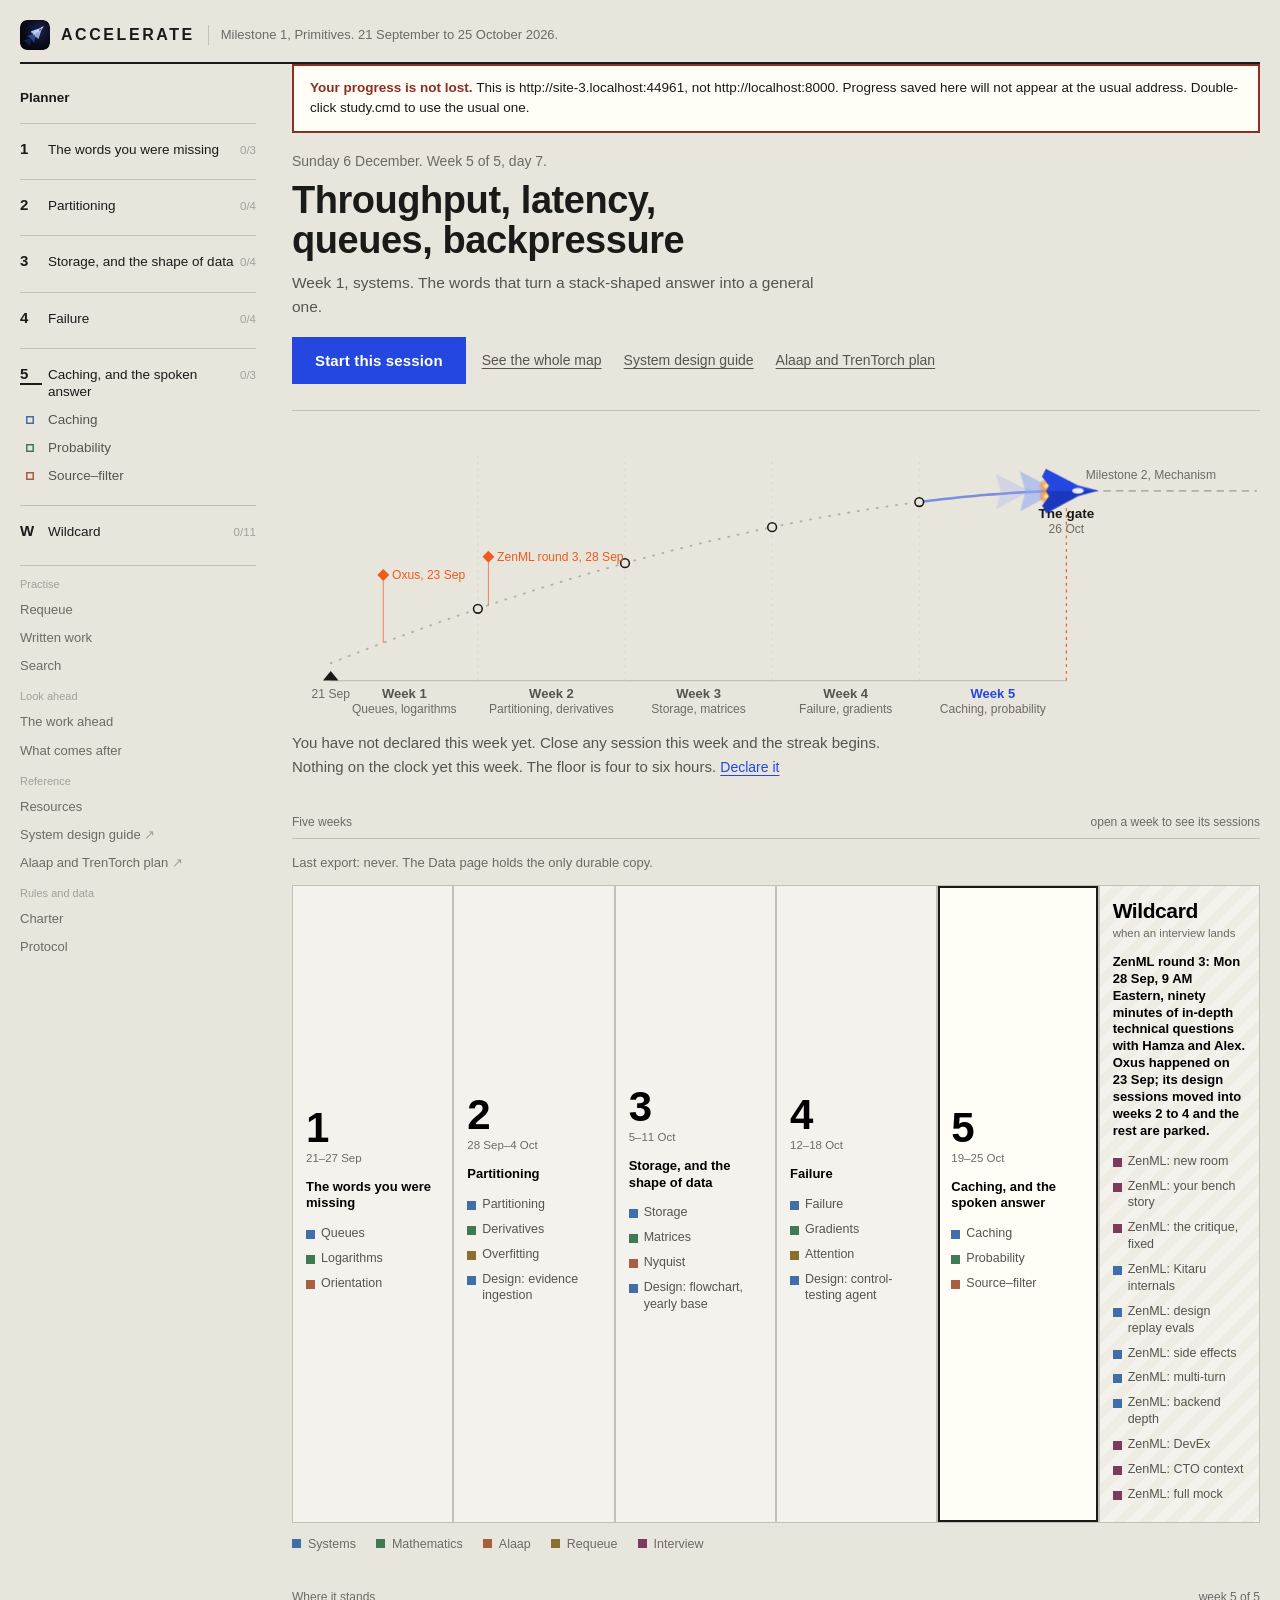
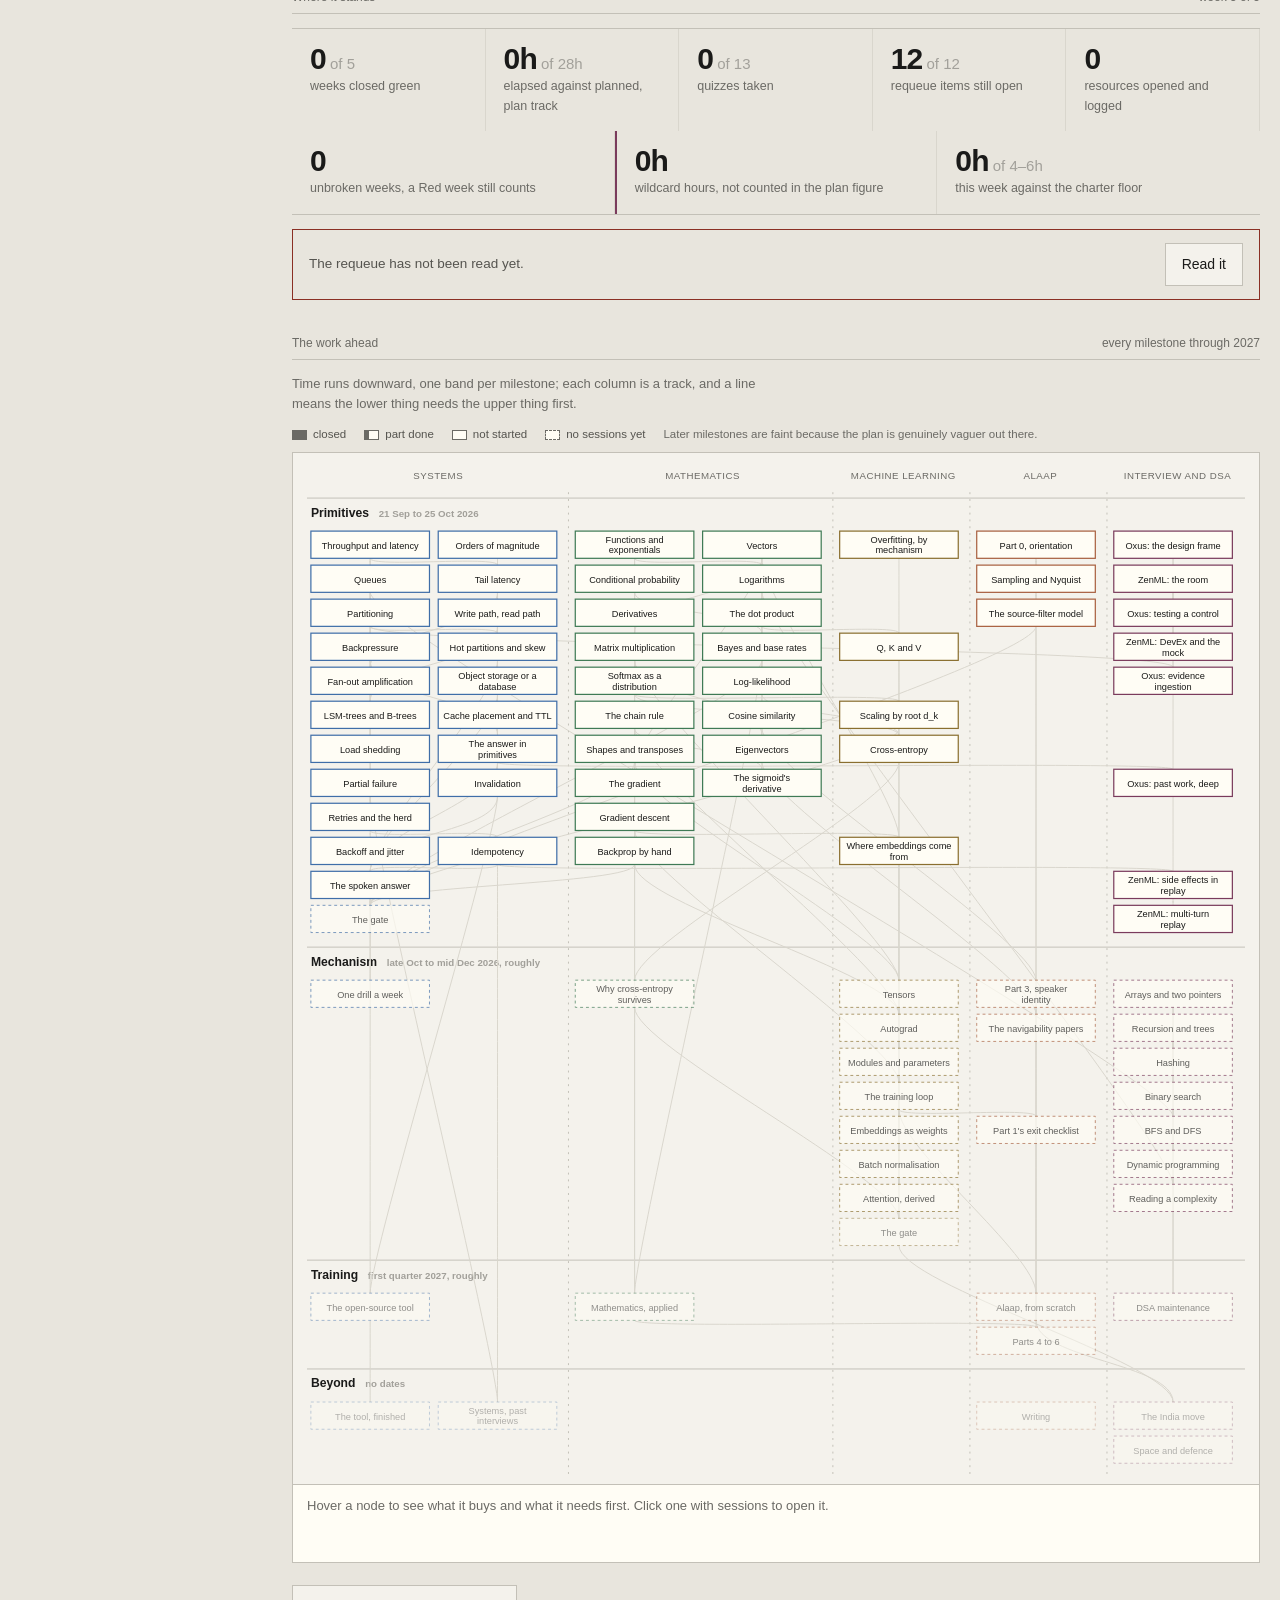
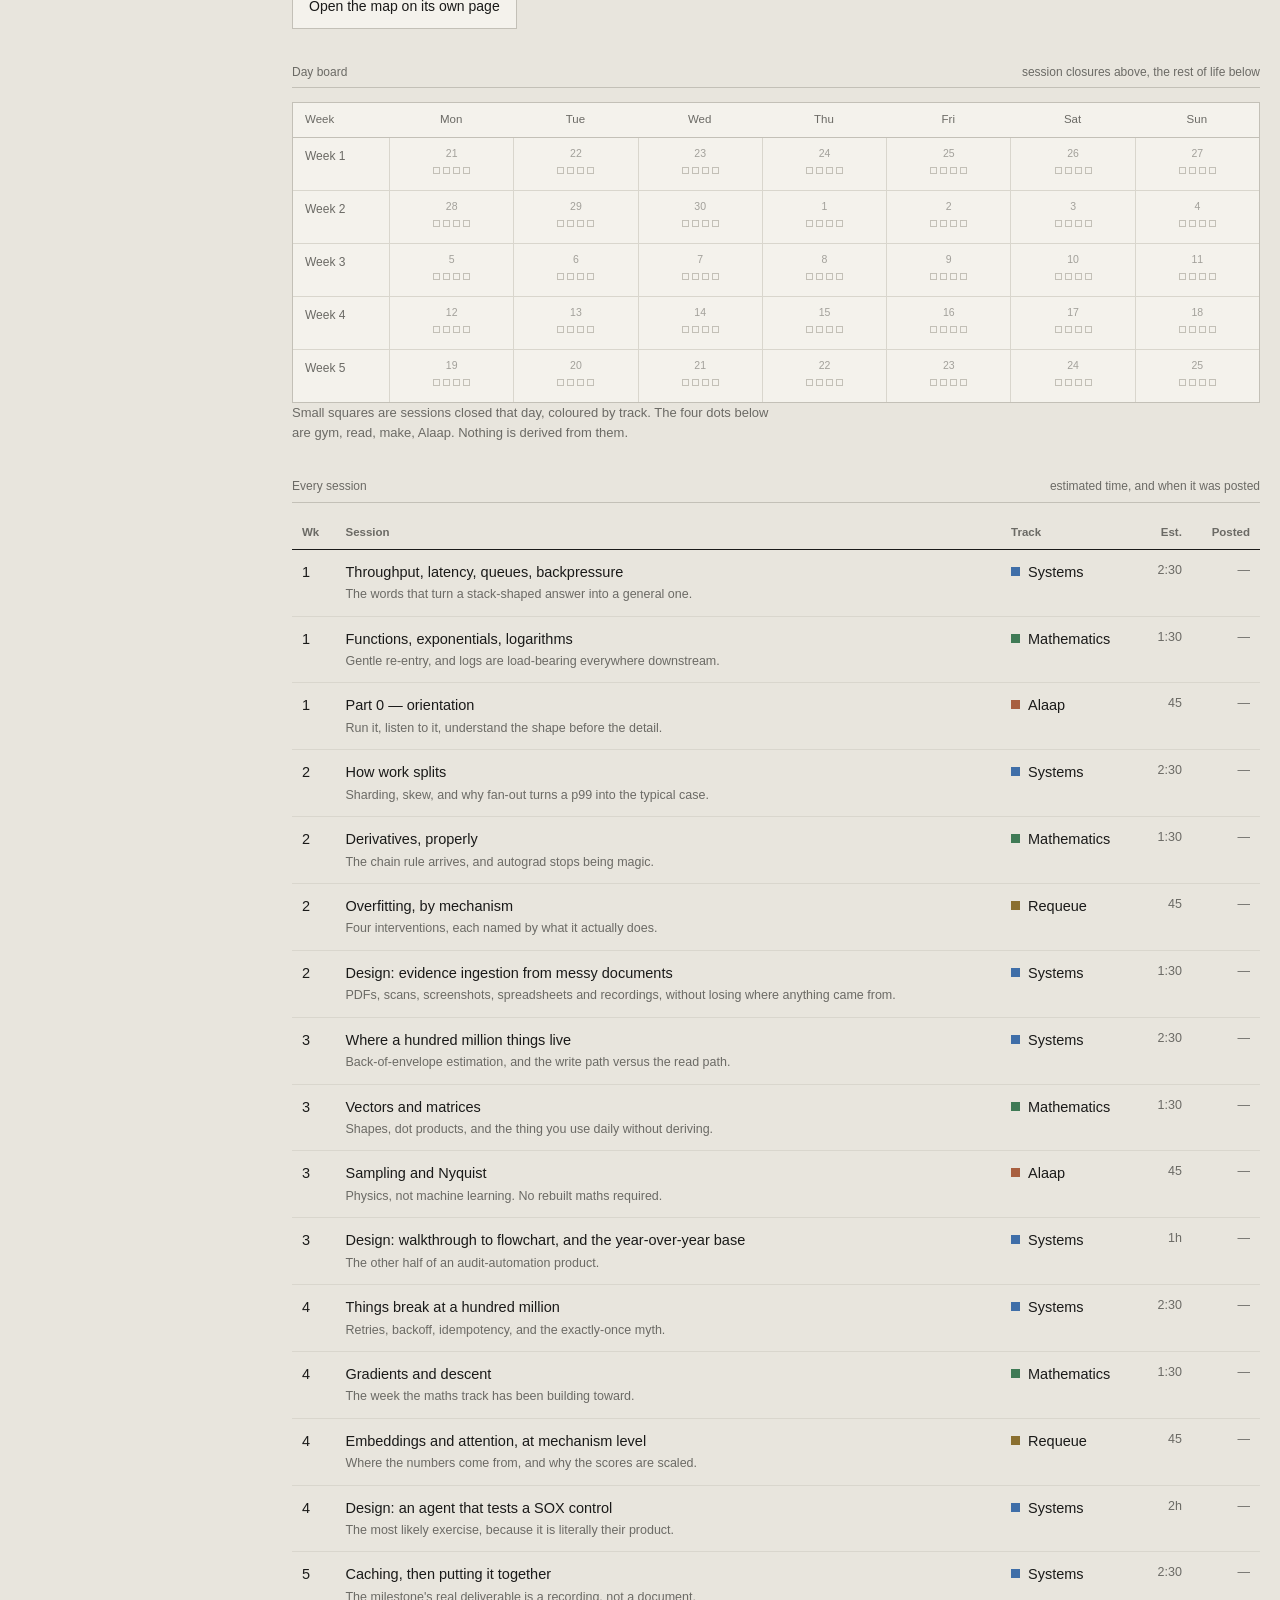
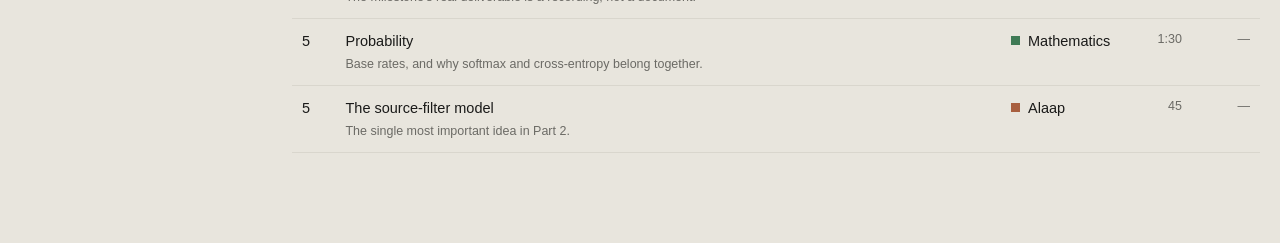
==== commit ebb23cb3: "Reading, guide techniques and figures on every step of weeks 1 to 5; docs for the shared figures and" ====
--- a/index.html
+++ b/index.html
@@ -7153,7 +7153,7 @@
     kick.appendChild(sw);
     kick.appendChild(el("span", "", wild ? (s.forWhat || "Wildcard") : "Week " + (view.week + 1) + ", " + range(view.week)));
     var xm = extraMinutes(s);
-    kick.appendChild(el("span", "", s.len + " planned" + (xm ? ", and " + mins(xm) + " of added reading" : "")));
+    kick.appendChild(el("span", "", s.len + " planned" + (xm ? ", plus " + mins(xm) + " of optional reading" : "")));
     if (state.done[s.id]) { kick.appendChild(el("span", "posted", "Posted " + state.done[s.id])); }
     if (isFolded(s)) { kick.appendChild(el("span", "folded-note", "Folded into wildcard work on " + state.folded[s.id].at)); }
     head.appendChild(kick);
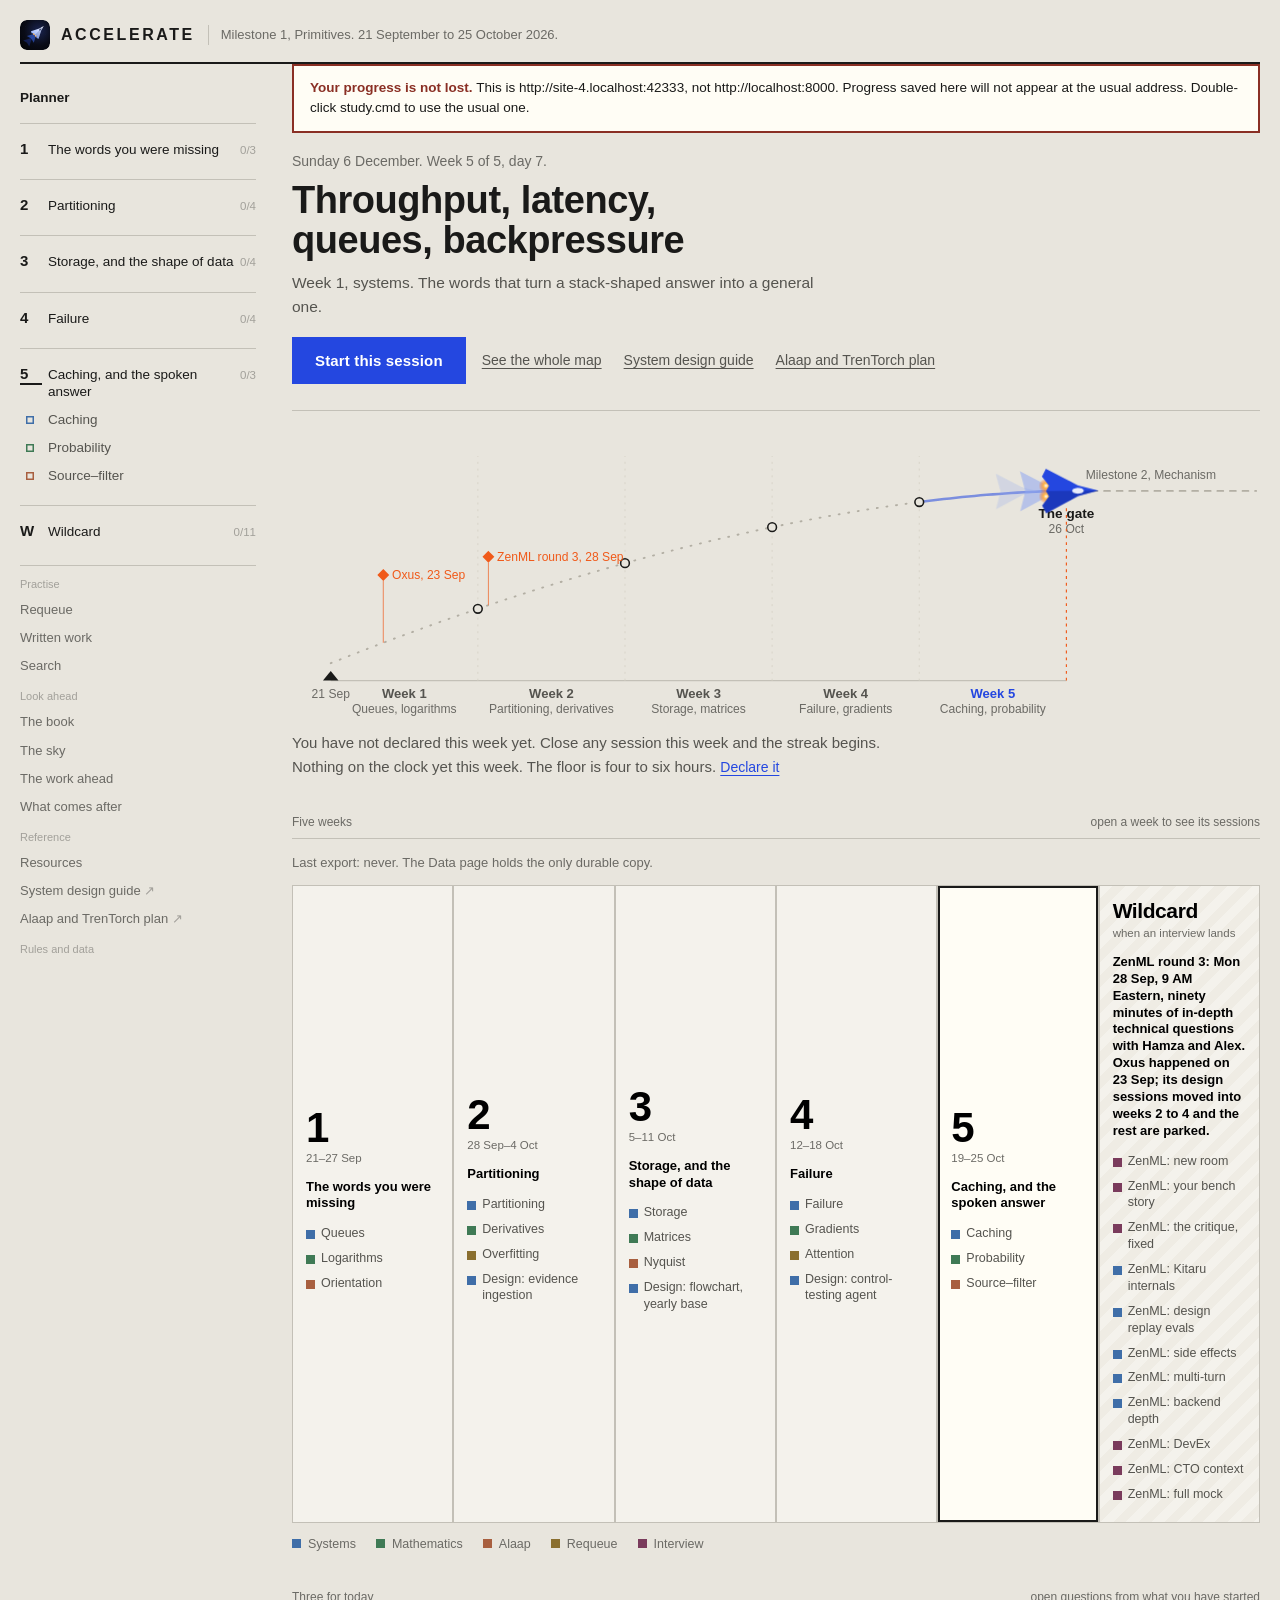
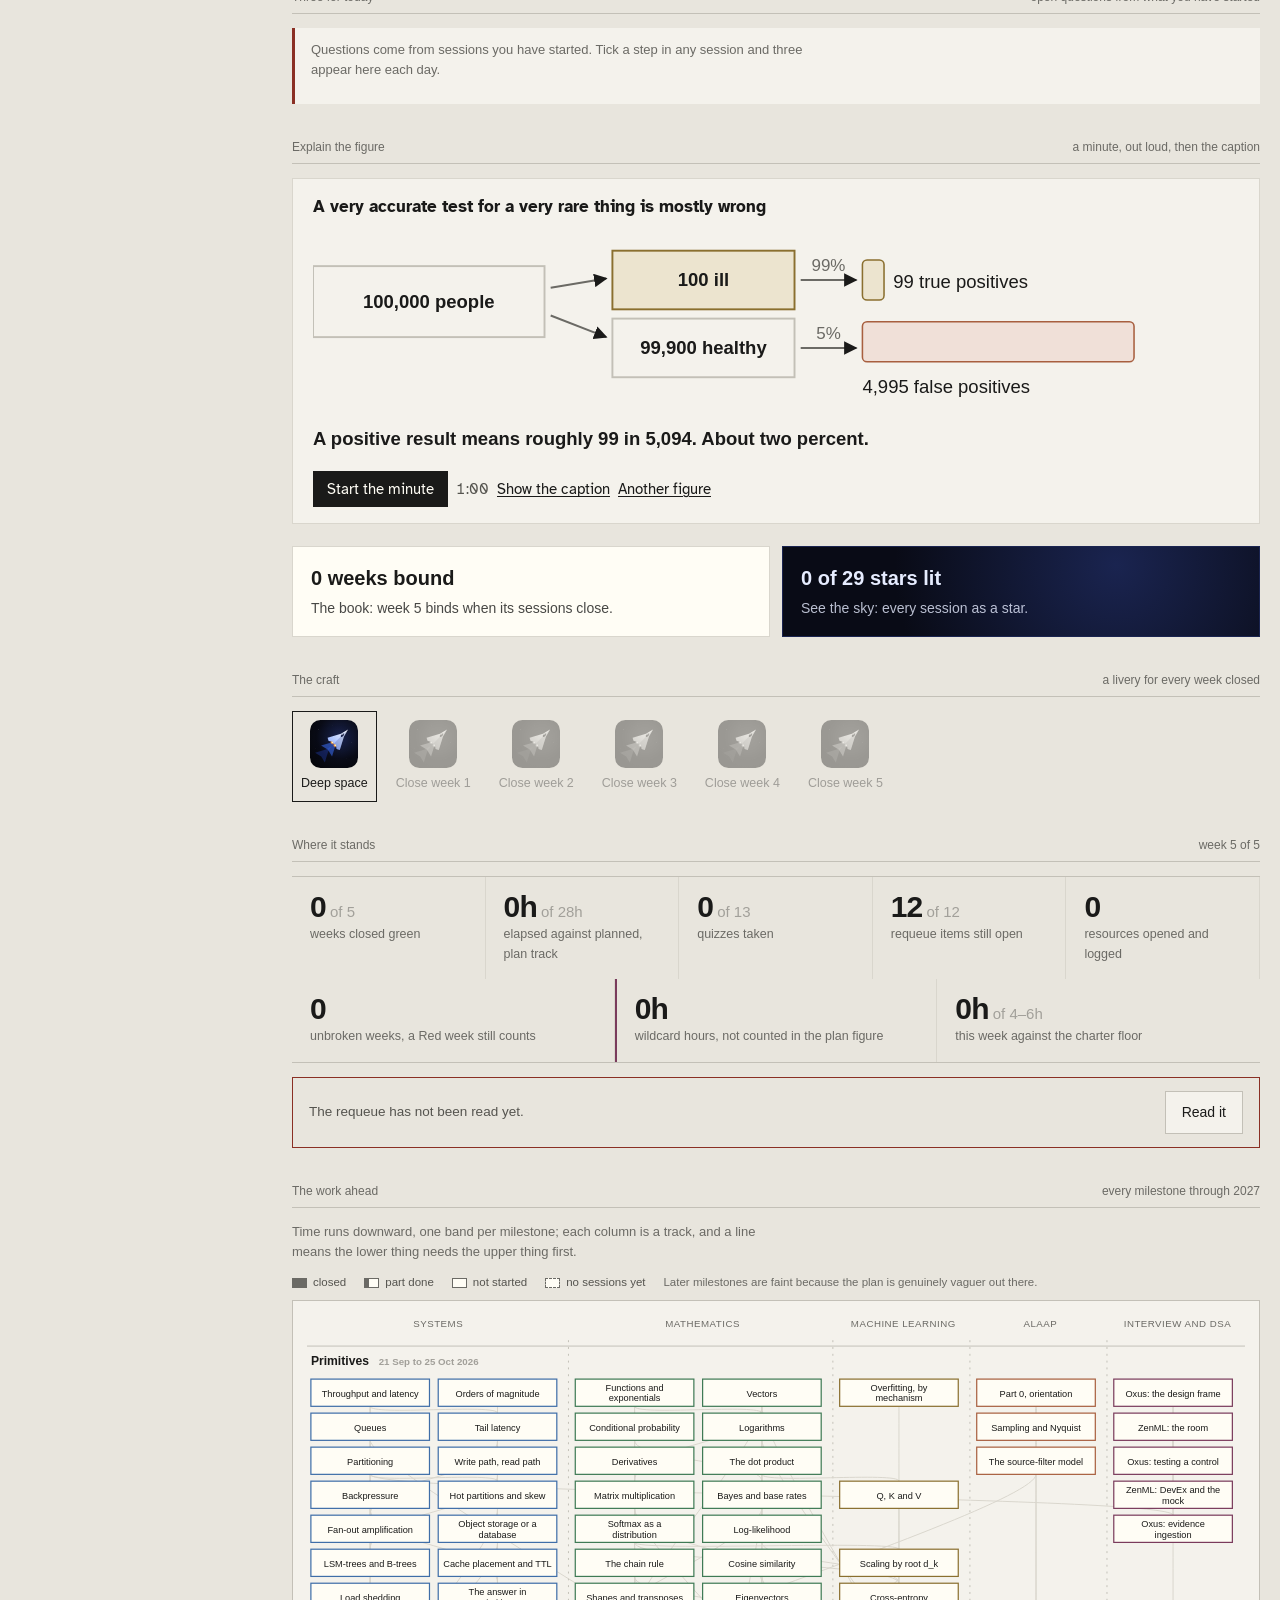
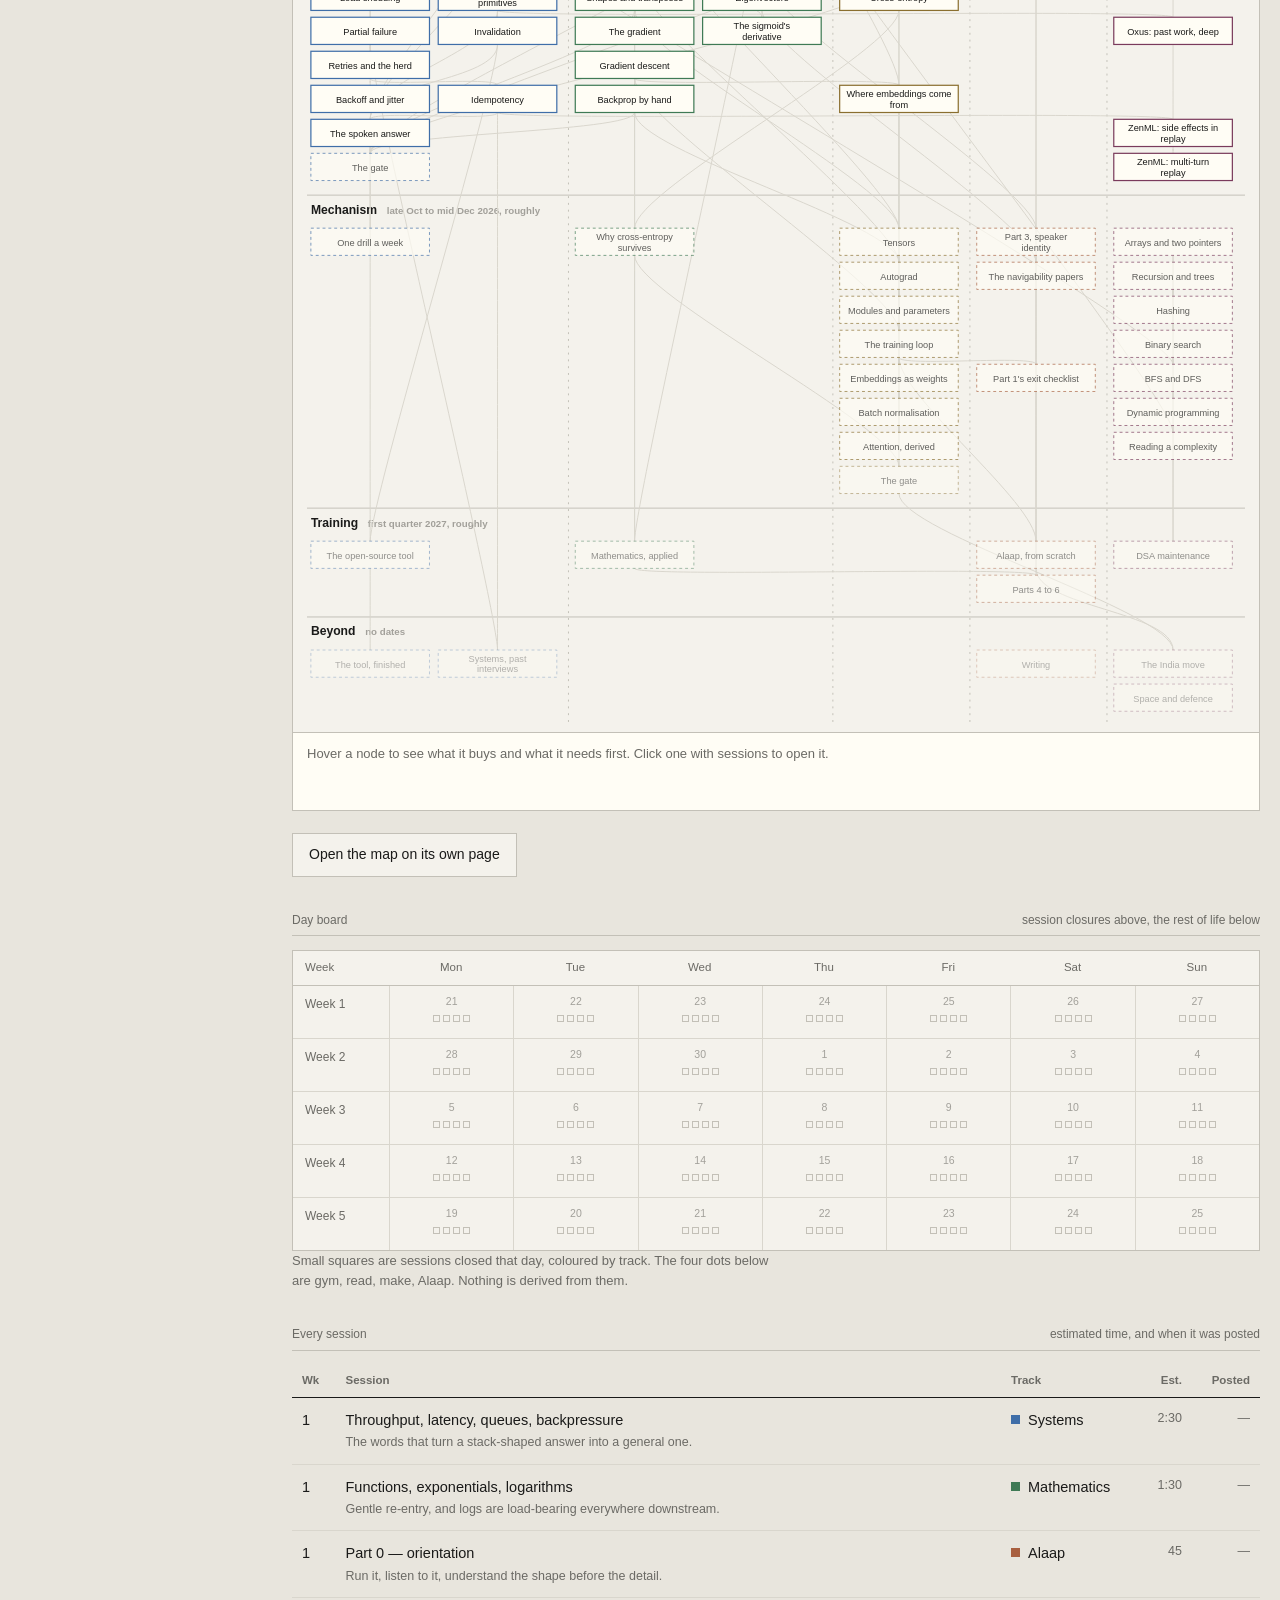
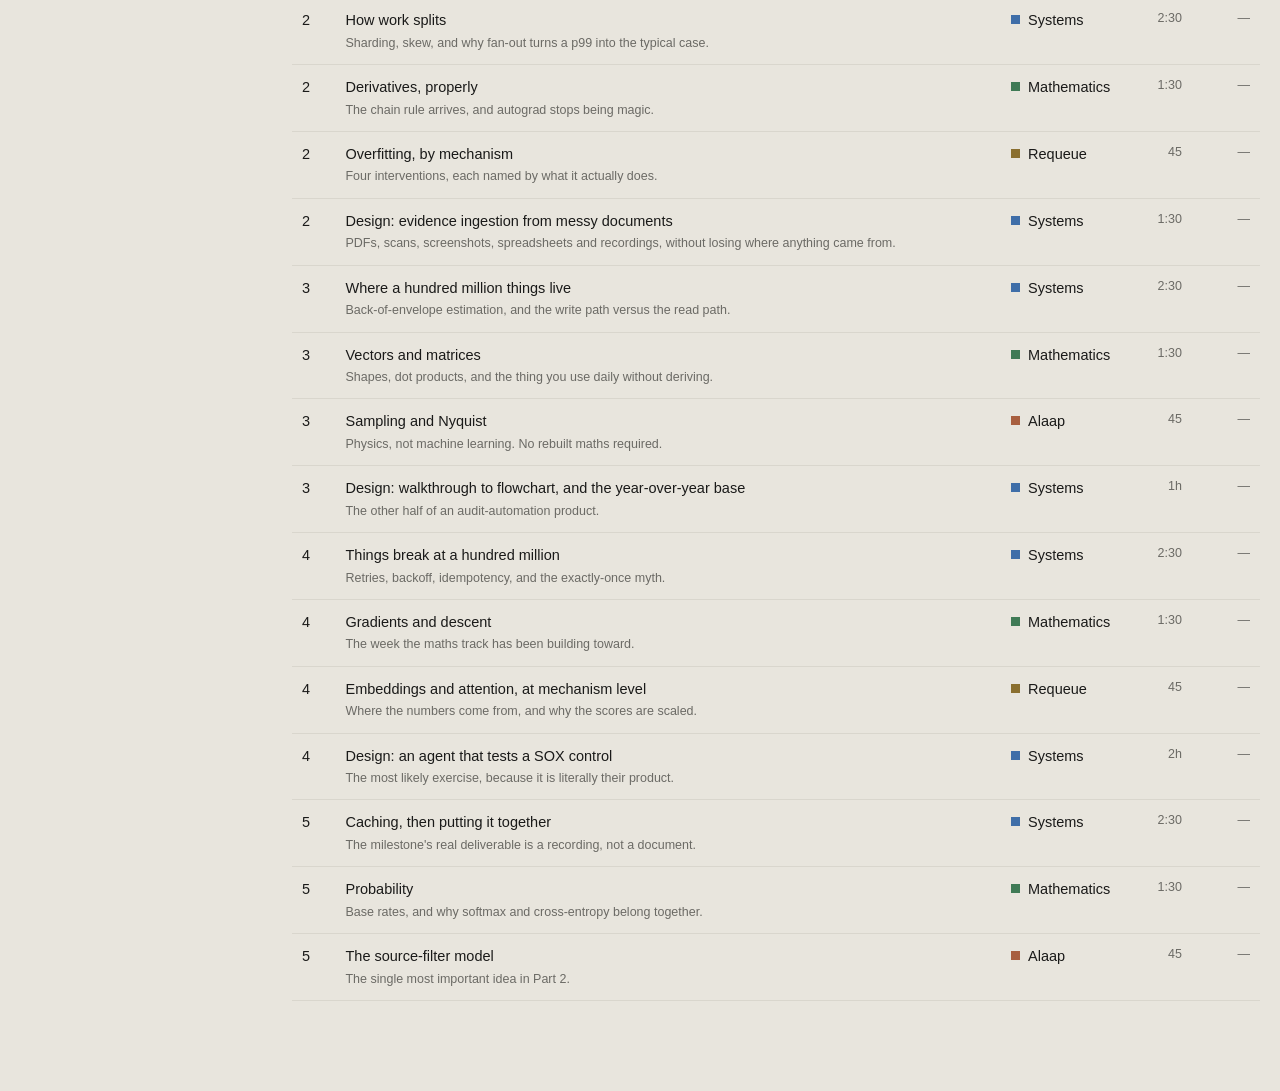
==== commit a732e169: "Home: three for today, explain the figure, the book, the sky, craft liveries, lift-off on session cl" ====
--- a/index.html
+++ b/index.html
@@ -278,6 +278,52 @@
   .wbq-in textarea { width: 100%; min-height: 110px; margin-top: 12px; font: inherit; padding: 10px 12px; border: 1px solid var(--line); background: var(--live); color: var(--ink); }
   .wbq-in .wb-model { margin-top: 12px; }
   .wbq-row { display: flex; flex-wrap: wrap; gap: 8px; margin-top: 14px; align-items: center; }
+  /* three for today, explain the figure */
+  .cold { display: grid; gap: 10px; margin: 8px 0 22px; }
+  .coldq, .xfig { background: var(--sheet); border: 1px solid var(--hair); padding: 16px 20px; font-family: "Atkinson Hyperlegible", var(--sans); }
+  .coldsrc { font-size: 13px; color: var(--dim); margin-bottom: 4px; }
+  .coldt { font-size: 17px; font-weight: 700; line-height: 1.4; margin-bottom: 8px; }
+  .coldq .wb-model { font-size: 15.5px; margin: 8px 0 0; }
+  .xfig { margin: 8px 0 22px; }
+  .xsvg svg { width: 100%; height: auto; display: block; max-height: 300px; }
+  .xclock { font-variant-numeric: tabular-nums; font-size: 15px; color: var(--mid); }
+  .xcap { margin-top: 12px; font-size: 15px; line-height: 1.6; border-left: 3px solid var(--math); padding-left: 12px; }
+  /* the shelf: the book and the sky */
+  .shelf { display: grid; grid-template-columns: 1fr 1fr; gap: 12px; margin: 8px 0 22px; }
+  .shelfc { text-align: left; background: var(--live); border: 1px solid var(--hair); padding: 16px 18px; cursor: pointer; font: inherit; color: var(--ink); }
+  .shelfc:hover { border-color: var(--ink); }
+  .shelfc.dark { background: radial-gradient(circle at 70% 20%, #1A2450, #090B16 65%); color: #E6ECFF; border-color: #1A2450; }
+  .shn { font-size: 20px; font-weight: 700; }
+  .shk { font-size: 14px; opacity: .8; margin-top: 4px; }
+  /* the craft's liveries */
+  .livery { display: flex; flex-wrap: wrap; gap: 10px; margin: 8px 0 22px; }
+  .liv { display: grid; justify-items: center; gap: 6px; background: none; border: 1px solid transparent; padding: 8px; cursor: pointer; font: inherit; color: var(--ink); }
+  .liv.on { border-color: var(--ink); }
+  .liv.locked { opacity: .35; cursor: default; filter: grayscale(1); }
+  .livi svg { width: 48px; height: 48px; display: block; }
+  .livn { font-size: 12.5px; }
+  /* the book */
+  .bookwk { background: var(--live); border: 1px solid var(--hair); padding: 26px 30px; margin: 16px 0; max-width: 860px; font-family: "Atkinson Hyperlegible", var(--sans); }
+  .bookk { font-size: 13px; color: var(--dim); }
+  .bookwk h2 { font-size: 24px; margin: 4px 0 12px; }
+  .books h3 { font-size: 16px; margin: 14px 0 4px; display: flex; align-items: center; gap: 8px; }
+  .bookl { margin: 0; padding-left: 18px; columns: 2; column-gap: 28px; font-size: 13.5px; line-height: 1.5; }
+  .bookl li { break-inside: avoid; margin: 0 0 5px; }
+  .bookl li.miss b::after { content: " (missed)"; color: var(--mark); font-weight: 400; }
+  .bookf { font-size: 12.5px; color: var(--dim); margin-top: 4px; }
+  @media print { .bookwk { border: 0; padding: 0; margin: 0; page-break-after: always; } .bookl { font-size: 10px; } }
+  @media (max-width: 700px) { .bookl { columns: 1; } .shelf { grid-template-columns: 1fr; } }
+  /* the sky */
+  .sky svg { width: 100%; height: auto; display: block; margin-top: 14px; }
+  .sky a:hover circle { stroke-width: 2.4; }
+  /* lift-off: once, when a session closes */
+  #liftoff { position: fixed; inset: 0; pointer-events: none; z-index: 60; overflow: hidden; }
+  #liftoff .lo { position: absolute; left: -90px; bottom: -90px; width: 72px; height: 72px; animation: lift 1.6s cubic-bezier(.35, 0, .2, 1) forwards; }
+  #liftoff .lo svg { width: 100%; height: 100%; border-radius: 16px; }
+  #liftoff .g1 { opacity: .5; animation-delay: .07s; }
+  #liftoff .g2 { opacity: .25; animation-delay: .14s; }
+  @keyframes lift { to { transform: translate(calc(100vw + 180px), calc(-100vh - 180px)) rotate(0deg); } }
+  @media (prefers-reduced-motion: reduce) { #liftoff { display: none; } }
   .linkform { display: flex; gap: 8px; flex-wrap: wrap; margin-top: 10px; }
   input[type=text] { flex: 1 1 200px; border: 1px solid var(--line); background: var(--sheet);
     padding: 8px 11px; font: inherit; font-size: 13.5px; color: inherit; }
@@ -395,7 +441,7 @@
 
   @media print {
     body { background: #fff; color: #000; font-size: 10px; }
-    .side, .stepper, .railtoggle, .row-act, .noprint, .res, .rbar .go { display: none !important; }
+    .side, .stepper, .railtoggle, .row-act, .noprint, .res, .rbar .go, .bar, .crumb { display: none !important; }
     .layout { display: block; }
     .wrap { max-width: none; padding: 0; }
     .sheetblk { page-break-inside: auto; }
@@ -5091,7 +5137,7 @@
       steps: {}, done: {}, quiz: {}, quizHistory: {}, life: {}, notes: {},
       visits: {}, answers: {}, folded: {}, recall: {}, declared: {},
       clock: {}, floor: {}, exports: {}, closer: {}, origin: null,
-      requeue: { read: null, answered: {}, added: [] }
+      requeue: { read: null, answered: {}, added: [] }, livery: "base"
     };
   }
   var state = freshState();
@@ -5126,6 +5172,7 @@
           state.closer = p.closer || {};
           state.origin = p.origin || null;
           state.quizHistory = p.quizHistory || {};
+          state.livery = p.livery || "base";
           Object.keys(state.quiz).forEach(function (qid) {
             if (!state.quizHistory[qid] && state.quiz[qid]) { state.quizHistory[qid] = [state.quiz[qid]]; }
           });
@@ -5209,7 +5256,7 @@
   }
   function markSession(s) {
     if (sessionDone(s)) {
-      if (!state.done[s.id]) { state.done[s.id] = stampNow(); }
+      if (!state.done[s.id]) { state.done[s.id] = stampNow(); if (booted) { setTimeout(liftOff, 60); } }
     } else if (state.done[s.id]) {
       delete state.done[s.id];
     }
@@ -6046,7 +6093,7 @@
         return { page: "dia", week: view.week, session: n(p[2]), scope: p[1] };
       }
       if (p[0] === "w" && WILDCARD.sessions[n(p[1])]) { return { page: "session", week: "wc", session: n(p[1]) }; }
-      if (["requeue", "protocol", "charter", "written", "ahead", "data", "resources", "search", "map"].indexOf(p[0]) >= 0) {
+      if (["requeue", "protocol", "charter", "written", "ahead", "data", "resources", "search", "map", "book", "sky"].indexOf(p[0]) >= 0) {
         return { page: p[0], week: view.week, session: 0 };
       }
     } catch (err) { console.error("Could not read the address", err); }
@@ -6164,7 +6211,7 @@
 
     /* everything that is not a session, grouped by what it is for */
     [["Practise", [["requeue", "Requeue"], ["written", "Written work"], ["search", "Search"]]],
-     ["Look ahead", [["map", "The work ahead"], ["ahead", "What comes after"]]],
+     ["Look ahead", [["book", "The book"], ["sky", "The sky"], ["map", "The work ahead"], ["ahead", "What comes after"]]],
      ["Reference", [["resources", "Resources"], ["sd", "System design guide"], ["al", "Alaap and TrenTorch plan"]]],
      ["Rules and data", [["charter", "Charter"], ["protocol", "Protocol"], ["data", "Data and export"]]]
     ].forEach(function (grp) {
@@ -6476,6 +6523,325 @@
     v.appendChild(hero);
   }
 
+  /* ------------------------------------------------------ small pleasures
+
+     Three open questions a day, a figure to explain against a minute, the book each closed
+     week binds into, the sky of sessions, a lift-off when a session closes, and a livery
+     for the craft for every week closed. All read the same state; none adds work. */
+
+  function seeded(str) {
+    var h = 2166136261;
+    for (var i = 0; i < str.length; i++) { h ^= str.charCodeAt(i); h = Math.imul(h, 16777619); }
+    return function () { h ^= h << 13; h ^= h >>> 17; h ^= h << 5; return ((h >>> 0) % 100000) / 100000; };
+  }
+  function todayKey() { var d = new Date(); return d.getFullYear() + "-" + (d.getMonth() + 1) + "-" + d.getDate(); }
+  function allSessions() {
+    var out = [];
+    PLAN.forEach(function (w, wi) { w.sessions.forEach(function (s, i) { out.push({ s: s, w: wi, i: i }); }); });
+    WILDCARD.sessions.forEach(function (s, i) { if (!s.parked) { out.push({ s: s, w: "wc", i: i }); } });
+    return out;
+  }
+  function started(s) { return sessionClosed(s) || stepsDone(s) + studyDone(s) > 0; }
+
+  /* Three for today: open questions from sessions you have started, weighted towards what
+     you rated Missed or Partly, the same three all day. */
+  function coldThree() {
+    var pool = [];
+    allSessions().forEach(function (x) {
+      if (!started(x.s)) { return; }
+      endQuestions(x.s).forEach(function (q, i) {
+        var k = x.s.id + ":eq" + i, r = state.recall[k];
+        var w = !r ? 2 : r.r === "no" ? 4 : r.r === "shaky" ? 3 : 1;
+        pool.push({ k: k, q: q.q, a: q.a, s: x.s, w: w });
+      });
+    });
+    var rnd = seeded(todayKey());
+    pool.forEach(function (p) { p.score = p.w * (0.35 + rnd()); });
+    pool.sort(function (a, b) { return b.score - a.score; });
+    var seen = {}, pick = [];
+    pool.forEach(function (p) { if (pick.length < 3 && !seen[p.s.id]) { seen[p.s.id] = true; pick.push(p); } });
+    pool.forEach(function (p) { if (pick.length < 3 && pick.indexOf(p) < 0) { pick.push(p); } });
+    return pick;
+  }
+  function coldBlock() {
+    var box = el("div", "cold");
+    var qs = coldThree();
+    if (!qs.length) {
+      box.appendChild(el("p", "sm dim", "Questions come from sessions you have started. Tick a step in any session and three appear here each day."));
+      return box;
+    }
+    qs.forEach(function (q, n) {
+      var c = el("div", "coldq");
+      c.appendChild(el("div", "coldsrc", (n + 1) + ". From " + (SHORT[q.s.id] || q.s.name)));
+      c.appendChild(el("div", "coldt", q.q));
+      if (!open["cold:" + q.k]) {
+        var b = el("button", "wb-link", "Said it. Show the answer");
+        b.addEventListener("click", function () { open["cold:" + q.k] = true; draw(); });
+        c.appendChild(b);
+      } else {
+        c.appendChild(el("div", "wb-model", q.a));
+        var rate = el("div", "wb-rate"), was = state.recall[q.k];
+        [["got", "Had it"], ["shaky", "Partly"], ["no", "Missed it"]].forEach(function (r) {
+          var rb = el("button", "wb-btn" + (was && was.r === r[0] && was.at && was.at.indexOf(stampNow().slice(0, 6)) === 0 ? " on" : ""), r[1]);
+          rb.addEventListener("click", function () { rateCard(q.k, r[0]); draw(); });
+          rate.appendChild(rb);
+        });
+        c.appendChild(rate);
+      }
+      box.appendChild(c);
+    });
+    return box;
+  }
+
+  /* Explain the figure: one figure from sessions you have started (or this week's), a minute
+     to say what it shows and why, then the caption to check against. */
+  var xfigShift = 0, xfigTimer = null;
+  function figurePool() {
+    var keys = [], add = function (k) { if (DIA[k] && keys.indexOf(k) < 0) { keys.push(k); } };
+    function take(s) {
+      (s.diagrams || []).forEach(add);
+      s.steps.forEach(function (st, i) { (extraOf(sKey(s.id, i)).figs || []).forEach(add); });
+    }
+    allSessions().forEach(function (x) { if (started(x.s)) { take(x.s); } });
+    if (!keys.length && PLAN[currentWeek()]) { PLAN[currentWeek()].sessions.forEach(take); }
+    return keys;
+  }
+  function figureBlock() {
+    var keys = figurePool();
+    if (!keys.length) { return null; }
+    var k = keys[(Math.floor(seeded(todayKey())() * keys.length) + xfigShift) % keys.length];
+    var d = DIA[k];
+    var box = el("div", "xfig");
+    box.appendChild(el("div", "coldt", d.title));
+    box.appendChild(htm("div", "xsvg", d.svg()));
+    var row = el("div", "wb-rate");
+    var clock = el("span", "xclock", "1:00");
+    var go1 = el("button", "wb-btn primary", "Start the minute");
+    var cap = htm("div", "xcap", d.cap);
+    cap.hidden = true;
+    var show = el("button", "wb-link", "Show the caption");
+    show.addEventListener("click", function () { cap.hidden = false; show.remove(); });
+    go1.addEventListener("click", function () {
+      if (xfigTimer) { clearInterval(xfigTimer); }
+      var left = 60;
+      go1.disabled = true;
+      xfigTimer = setInterval(function () {
+        left -= 1;
+        clock.textContent = "0:" + (left < 10 ? "0" : "") + left;
+        if (left <= 0) {
+          clearInterval(xfigTimer); xfigTimer = null;
+          clock.textContent = "Time. Check it against the caption.";
+          go1.disabled = false; go1.textContent = "Again";
+        }
+      }, 1000);
+    });
+    var other = el("button", "wb-link", "Another figure");
+    other.addEventListener("click", function () { xfigShift += 1; if (xfigTimer) { clearInterval(xfigTimer); xfigTimer = null; } draw(); });
+    row.appendChild(go1); row.appendChild(clock); row.appendChild(show); row.appendChild(other);
+    box.appendChild(row);
+    box.appendChild(cap);
+    return box;
+  }
+
+  /* The book: a week binds when all its sessions are closed, as one compact page. Each week
+     closed adds a page; print it and the pages come out one per sheet. */
+  function weekBound(wi) { return PLAN[wi].sessions.every(sessionClosed); }
+  function boundAt(wi) {
+    var last = "";
+    PLAN[wi].sessions.forEach(function (s) { var d = state.done[s.id] || (state.folded[s.id] && state.folded[s.id].at) || ""; if (d > last) { last = d; } });
+    return last;
+  }
+  function firstSentence(t) {
+    if (Array.isArray(t)) { t = t[0]; }
+    t = String(t || "");
+    var m = t.match(/^.*?[.?!](\s|$)/);
+    return (m ? m[0] : t).trim();
+  }
+  function bookWeek(wi) {
+    var w = PLAN[wi];
+    var pg = el("section", "bookwk");
+    pg.appendChild(el("div", "bookk", "Week " + (wi + 1) + ", " + range(wi) + (boundAt(wi) ? ". Bound " + boundAt(wi) : "")));
+    pg.appendChild(el("h2", "", w.title));
+    w.sessions.forEach(function (s) {
+      var sec = el("div", "books");
+      var h = el("h3", "");
+      var sw = el("span", "swatch"); sw.style.background = "var(--" + tone(s.track) + ")";
+      h.appendChild(sw); h.appendChild(document.createTextNode(s.name));
+      sec.appendChild(h);
+      var ul = el("ul", "bookl");
+      (s.study || []).forEach(function (it, i) {
+        var r = state.recall[s.id + ":s" + i];
+        ul.appendChild(htm("li", r && r.r === "no" ? "miss" : "", "<b>" + esc(it.t) + ".</b> " + esc(firstSentence(it.say))));
+      });
+      s.steps.forEach(function (st, i) {
+        var idea = firstSentence(st.ans || st.d);
+        var r = state.recall[sKey(s.id, i)];
+        ul.appendChild(htm("li", r && r.r === "no" ? "miss" : "", "<b>" + esc(st.t.replace(/\.$/, "")) + ".</b> " + esc(idea)));
+      });
+      sec.appendChild(ul);
+      var figs = (s.diagrams || []).filter(function (k) { return DIA[k]; }).map(function (k) { return DIA[k].title; });
+      if (figs.length) { sec.appendChild(el("div", "bookf", "Figures: " + figs.join("; ") + ".")); }
+      pg.appendChild(sec);
+    });
+    return pg;
+  }
+  var bookShow = null;
+  function viewBook() {
+    var v = document.getElementById("view");
+    var bound = PLAN.map(function (w, wi) { return wi; }).filter(weekBound);
+    var head = el("div", "shead");
+    head.appendChild(el("h1", "", "The book"));
+    head.appendChild(el("p", "lede", "Each week binds here once all its sessions are closed: one compact page per week, the idea of every step in a line, anything you rated Missed marked. Print it and each week lands on its own sheet."));
+    v.appendChild(head);
+    if (!bound.length) {
+      var wi = currentWeek(), left = PLAN[wi].sessions.filter(function (s) { return !sessionClosed(s); }).length;
+      v.appendChild(el("p", "", "Nothing bound yet. Week " + (wi + 1) + " binds when its last " + (left === 1 ? "session closes" : left + " sessions close") + "."));
+      return;
+    }
+    var tabs = el("div", "row-act noprint");
+    var all = el("button", "sec" + (bookShow === null ? " on" : ""), "All weeks");
+    all.addEventListener("click", function () { bookShow = null; draw(); });
+    tabs.appendChild(all);
+    bound.forEach(function (wi) {
+      var b = el("button", "sec" + (bookShow === wi ? " on" : ""), "Week " + (wi + 1));
+      b.addEventListener("click", function () { bookShow = wi; draw(); });
+      tabs.appendChild(b);
+    });
+    var pr = el("button", "sec", "Print");
+    pr.addEventListener("click", function () { window.print(); });
+    tabs.appendChild(pr);
+    v.appendChild(tabs);
+    bound.filter(function (wi) { return bookShow === null || bookShow === wi; }).forEach(function (wi) { v.appendChild(bookWeek(wi)); });
+  }
+
+  /* The sky: every session a star, lit when it closes, joined to its week and to the
+     sessions it relates to. */
+  function viewSky() {
+    var v = document.getElementById("view");
+    var head = el("div", "shead");
+    head.appendChild(el("h1", "", "The sky"));
+    var xs = allSessions(), lit = xs.filter(function (x) { return sessionClosed(x.s); }).length;
+    head.appendChild(el("p", "lede", lit + " of " + xs.length + " stars lit. Each week is a constellation; dashed lines join sessions that share an idea. Select a star to open its session."));
+    v.appendChild(head);
+    var W = 980, H = 500, pos = {};
+    var wl = WILDCARD.sessions.filter(function (s) { return !s.parked; });
+    var cols = PLAN.length + 1;
+    xs.forEach(function (x) {
+      var r = seeded(x.s.id), cx, cy;
+      if (x.w === "wc") {
+        /* the wildcard is a denser cluster: two columns, left of the edge */
+        var k = wl.indexOf(x.s), rows = Math.ceil(wl.length / 2);
+        cx = W - 125 + (k % 2 ? 46 : -46) + (r() - 0.5) * 16;
+        cy = 70 + (Math.floor(k / 2) + 0.5) * ((H - 140) / rows) + (k % 2 ? 14 : 0);
+      } else {
+        cx = 70 + x.w * ((W - 330) / (PLAN.length - 1)) + (r() - 0.5) * 70;
+        cy = 80 + (x.i + 0.5) * ((H - 150) / PLAN[x.w].sessions.length) + (r() - 0.5) * 26;
+      }
+      pos[x.s.id] = { x: cx, y: cy, x0: x };
+    });
+    var b = '<defs><radialGradient id="skyg" cx="0.6" cy="0.3" r="0.9"><stop offset="0" stop-color="#1A2450"/><stop offset="0.6" stop-color="#090B16"/><stop offset="1" stop-color="#040509"/></radialGradient>' +
+      '<filter id="glow" x="-2" y="-2" width="5" height="5"><feGaussianBlur stdDeviation="4"/></filter></defs>' +
+      '<rect width="' + W + '" height="' + H + '" rx="10" fill="url(#skyg)"/>';
+    var dust = seeded("dust");
+    for (var i = 0; i < 90; i++) { b += '<circle cx="' + (dust() * W).toFixed(1) + '" cy="' + (dust() * H).toFixed(1) + '" r="' + (dust() * 0.9 + 0.3).toFixed(2) + '" fill="#fff" opacity="' + (dust() * 0.4 + 0.1).toFixed(2) + '"/>'; }
+    function line(a, c, dash, op) { b += '<line x1="' + a.x.toFixed(1) + '" y1="' + a.y.toFixed(1) + '" x2="' + c.x.toFixed(1) + '" y2="' + c.y.toFixed(1) + '" stroke="#9DB8FF" stroke-width="1" opacity="' + op + '"' + (dash ? ' stroke-dasharray="3 5"' : "") + "/>"; }
+    PLAN.forEach(function (w) { for (var k = 1; k < w.sessions.length; k++) { line(pos[w.sessions[k - 1].id], pos[w.sessions[k].id], false, 0.35); } });
+    for (var j = 1; j < wl.length; j++) { line(pos[wl[j - 1].id], pos[wl[j].id], false, 0.25); }
+    Object.keys(RELATED).forEach(function (id) { (RELATED[id] || []).forEach(function (r) { if (pos[id] && pos[r.id] && id < r.id) { line(pos[id], pos[r.id], true, 0.3); } }); });
+    var colours = { sys: "#7FA8E0", math: "#7FCB9A", alaap: "#E5A07E", req: "#D9BC72", iv: "#D48BB0", flat: "#C9C9D6" };
+    xs.forEach(function (x) {
+      var p = pos[x.s.id], on = sessionClosed(x.s), c = colours[tone(x.s.track)] || "#fff";
+      b += '<a href="' + hashFor("session", x.w, x.i) + '"><title>' + esc(x.s.name) + (on ? ", closed" : "") + "</title>";
+      if (on) {
+        b += '<circle cx="' + p.x.toFixed(1) + '" cy="' + p.y.toFixed(1) + '" r="9" fill="' + c + '" opacity="0.7" filter="url(#glow)"/>';
+        b += '<circle cx="' + p.x.toFixed(1) + '" cy="' + p.y.toFixed(1) + '" r="4.5" fill="#fff"/>';
+      } else {
+        b += '<circle cx="' + p.x.toFixed(1) + '" cy="' + p.y.toFixed(1) + '" r="4.5" fill="#090B16" stroke="' + c + '" stroke-width="1.4" opacity="0.8"/>';
+      }
+      b += '<text x="' + p.x.toFixed(1) + '" y="' + (p.y + 20).toFixed(1) + '" text-anchor="middle" font-size="11" fill="' + (on ? "#fff" : "#8C93B0") + '" font-family="Helvetica Neue, Arial, sans-serif">' + esc((SHORT[x.s.id] || x.s.name).replace(/^(ZenML|Oxus): /, "")) + "</text></a>";
+    });
+    PLAN.forEach(function (w, wi) {
+      b += '<text x="' + (70 + wi * ((W - 330) / (PLAN.length - 1))).toFixed(1) + '" y="' + (H - 22) + '" text-anchor="middle" font-size="11.5" fill="#C9D3F5" font-family="Helvetica Neue, Arial, sans-serif">Week ' + (wi + 1) + (weekBound(wi) ? ", closed" : "") + "</text>";
+    });
+    b += '<text x="' + (W - 125) + '" y="' + (H - 22) + '" text-anchor="middle" font-size="11.5" fill="#C9D3F5" font-family="Helvetica Neue, Arial, sans-serif">Wildcard</text>';
+    v.appendChild(htm("div", "sky", '<svg viewBox="0 0 ' + W + " " + H + '" xmlns="http://www.w3.org/2000/svg" role="img" aria-label="Sessions as stars">' + b + "</svg>"));
+  }
+
+  /* The craft, in a livery. Closing a week unlocks the next colouring; the one you pick
+     becomes the header icon and the tab icon. */
+  var LIVERIES = [
+    { id: "base", name: "Deep space", week: -1, sky: ["#1A2450", "#090B16", "#040509"], lead: "#9DB8FF", after: ["#2F5BFF", "#3D72FF"], spine: "#7F9BFF", canopy: "#16204A" },
+    { id: "w1", name: "Throughput", week: 0, sky: ["#0F4A45", "#06201E", "#020A09"], lead: "#BFF5E4", after: ["#1FAE85", "#3FD4A8"], spine: "#7FE6C6", canopy: "#0B3A33" },
+    { id: "w2", name: "Partition", week: 1, sky: ["#34195E", "#140A26", "#07040D"], lead: "#DCCBFF", after: ["#6E3BFF", "#9B6BFF"], spine: "#B89BFF", canopy: "#24124A" },
+    { id: "w3", name: "Storage", week: 2, sky: ["#4A2C10", "#1E1206", "#0A0602"], lead: "#FFE3B8", after: ["#E07A12", "#FF9F3D"], spine: "#FFC27F", canopy: "#3A2208" },
+    { id: "w4", name: "Failure", week: 3, sky: ["#4A1020", "#1E060D", "#0A0204"], lead: "#FFC7D0", after: ["#E0284A", "#FF4D6A"], spine: "#FF8FA2", canopy: "#3A0A16" },
+    { id: "w5", name: "Cache", week: 4, sky: ["#12402A", "#071A11", "#020805"], lead: "#D6FFD9", after: ["#2BB04A", "#4CD964"], spine: "#8FEAA0", canopy: "#0C3320" }
+  ];
+  function liveryUnlocked(l) { return l.week < 0 || weekBound(l.week); }
+  function craftSvg(l) {
+    var body = "M 0 -66 L 11 -24 L 46 42 L 0 30 L -46 42 L -11 -24 Z";
+    return '<svg xmlns="http://www.w3.org/2000/svg" viewBox="0 0 256 256"><defs>' +
+      '<radialGradient id="v" cx="0.62" cy="0.36" r="0.8"><stop offset="0" stop-color="' + l.sky[0] + '"/><stop offset="0.6" stop-color="' + l.sky[1] + '"/><stop offset="1" stop-color="' + l.sky[2] + '"/></radialGradient>' +
+      '<linearGradient id="l" x1="0" y1="0" x2="0" y2="1"><stop offset="0" stop-color="#FFFFFF"/><stop offset="1" stop-color="' + l.lead + '"/></linearGradient>' +
+      '<radialGradient id="s" cx="0.5" cy="0.5" r="0.5"><stop offset="0" stop-color="#FFFFFF"/><stop offset="0.35" stop-color="#FFC04D"/><stop offset="1" stop-color="#FF5A1F" stop-opacity="0"/></radialGradient>' +
+      '<clipPath id="t"><rect width="256" height="256" rx="56"/></clipPath></defs><g clip-path="url(#t)"><rect width="256" height="256" fill="url(#v)"/>' +
+      '<g fill="#FFFFFF" opacity="0.55"><circle cx="46" cy="52" r="1.3"/><circle cx="196" cy="206" r="1.1"/><circle cx="220" cy="120" r="1"/><circle cx="120" cy="30" r="0.9"/><circle cx="30" cy="150" r="0.9"/></g>' +
+      '<g transform="translate(156 98) rotate(45)">' +
+      '<path d="' + body + '" transform="translate(0 112) scale(0.8)" fill="' + l.after[0] + '" opacity="0.26"/>' +
+      '<path d="' + body + '" transform="translate(0 58) scale(0.9)" fill="' + l.after[1] + '" opacity="0.52"/>' +
+      '<circle cx="-11" cy="40" r="14" fill="url(#s)"/><circle cx="11" cy="40" r="14" fill="url(#s)"/>' +
+      '<path d="M 0 -66 L 11 -24 L 46 42 L 30 50 L 11 36 L 0 42 L -11 36 L -30 50 L -46 42 L -11 -24 Z" fill="url(#l)"/>' +
+      '<path d="M 0 -66 L 11 -24 L 46 42 L 30 50 L 11 36 L 0 42 Z" fill="#1B2B66" opacity="0.2"/>' +
+      '<rect x="-1" y="-44" width="2" height="80" fill="' + l.spine + '" opacity="0.55"/>' +
+      '<ellipse cx="0" cy="-24" rx="5.6" ry="11.5" fill="' + l.canopy + '"/><ellipse cx="-1.6" cy="-28" rx="1.8" ry="4.2" fill="#FFFFFF" opacity="0.75"/></g></g></svg>';
+  }
+  function currentLivery() {
+    var l = LIVERIES.filter(function (x) { return x.id === state.livery; })[0];
+    return l && liveryUnlocked(l) ? l : LIVERIES[0];
+  }
+  function applyLivery() {
+    var l = currentLivery();
+    if (l.id === "base") { return; }
+    var url = "data:image/svg+xml;charset=utf-8," + encodeURIComponent(craftSvg(l));
+    var img = document.querySelector(".brand img");
+    if (img) { img.src = url; }
+    var fav = document.querySelector('link[rel="icon"]');
+    if (fav) { fav.href = url; }
+  }
+  function liveryBlock() {
+    var box = el("div", "livery");
+    LIVERIES.forEach(function (l) {
+      var open1 = liveryUnlocked(l);
+      var b = el("button", "liv" + (currentLivery().id === l.id ? " on" : "") + (open1 ? "" : " locked"));
+      b.appendChild(htm("span", "livi", craftSvg(l)));
+      b.appendChild(el("span", "livn", open1 ? l.name : "Close week " + (l.week + 1)));
+      b.disabled = !open1;
+      b.title = open1 ? "Fly the " + l.name + " livery" : "Unlocks when week " + (l.week + 1) + " closes";
+      b.addEventListener("click", function () {
+        state.livery = l.id; save();
+        if (l.id === "base") { window.location.reload(); return; }
+        applyLivery(); draw();
+      });
+      box.appendChild(b);
+    });
+    return box;
+  }
+
+  /* Lift-off: the craft crosses the page once when a session closes. */
+  var booted = false;
+  function liftOff() {
+    if (!booted || (window.matchMedia && window.matchMedia("(prefers-reduced-motion: reduce)").matches)) { return; }
+    var old = document.getElementById("liftoff");
+    if (old) { old.remove(); }
+    var f = el("div", "");
+    f.id = "liftoff";
+    f.setAttribute("aria-hidden", "true");
+    var svg = craftSvg(currentLivery());
+    f.innerHTML = '<span class="lo g2">' + svg + '</span><span class="lo g1">' + svg + '</span><span class="lo">' + svg + "</span>";
+    document.body.appendChild(f);
+    setTimeout(function () { if (f.parentNode) { f.remove(); } }, 2200);
+  }
+
   function viewHome() {
     var v = document.getElementById("view");
     var nx = nextSession();
@@ -6538,34 +6904,28 @@
     });
     v.appendChild(lg);
 
-    var spacedCard = pickSpaced();
-    if (spacedCard) {
-      v.appendChild(rubric("From a while back", "rated clean, not seen in a while"));
-      var sc = el("div", "card");
-      var scr = state.recall[spacedCard.k];
-      sc.appendChild(el("div", "src", spacedCard.kind + "  \u00b7  " + spacedCard.name + "  \u00b7  last rated " + scr.at));
-      sc.appendChild(el("div", "front", spacedCard.front));
-      if (!spacedFlip) {
-        sc.appendChild(el("div", "grow", ""));
-        var turnSc = el("button", "turn", "Said it. Turn the card.");
-        turnSc.addEventListener("click", function () { spacedFlip = true; draw(); });
-        sc.appendChild(turnSc);
-      } else {
-        sc.appendChild(el("div", "back", spacedCard.back));
-        sc.appendChild(el("div", "grow", ""));
-        var rateSc = el("div", "rate");
-        [["got", "g", "Said it clean"], ["shaky", "s", "Roughly, with gaps"], ["no", "n", "Could not say it"]]
-          .forEach(function (rr) {
-            var b = el("button", rr[1], rr[2]);
-            b.addEventListener("click", function () {
-              rateCard(spacedCard.k, rr[0]); spacedFlip = false; draw();
-            });
-            rateSc.appendChild(b);
-          });
-        sc.appendChild(rateSc);
-      }
-      v.appendChild(sc);
-    }
+    v.appendChild(rubric("Three for today", "open questions from what you have started"));
+    v.appendChild(coldBlock());
+    var xf = figureBlock();
+    if (xf) {
+      v.appendChild(rubric("Explain the figure", "a minute, out loud, then the caption"));
+      v.appendChild(xf);
+    }
+    var nb = PLAN.filter(function (w, wi) { return weekBound(wi); }).length;
+    var shelf = el("div", "shelf");
+    var bk = el("button", "shelfc");
+    bk.appendChild(el("div", "shn", nb + (nb === 1 ? " week" : " weeks") + " bound"));
+    bk.appendChild(el("div", "shk", nb ? "Open the book: a page per closed week, ready to print." : "The book: week " + (currentWeek() + 1) + " binds when its sessions close."));
+    bk.addEventListener("click", function () { go("book"); });
+    var skyb = el("button", "shelfc dark");
+    var litn = allSessions().filter(function (x) { return sessionClosed(x.s); }).length;
+    skyb.appendChild(el("div", "shn", litn + " of " + allSessions().length + " stars lit"));
+    skyb.appendChild(el("div", "shk", "See the sky: every session as a star."));
+    skyb.addEventListener("click", function () { go("sky"); });
+    shelf.appendChild(bk); shelf.appendChild(skyb);
+    v.appendChild(shelf);
+    v.appendChild(rubric("The craft", "a livery for every week closed"));
+    v.appendChild(liveryBlock());
 
     /* figures */
     var closed = 0, estTotal = 0, estDone = 0, quizzes = [], i;
@@ -9067,6 +9427,8 @@
       else if (view.page === "resources") { viewResources(); }
       else if (view.page === "search") { viewSearch(); }
       else if (view.page === "map") { viewMap(); }
+      else if (view.page === "book") { viewBook(); }
+      else if (view.page === "sky") { viewSky(); }
       else { viewData(); }
       var ob = originBanner();
       if (ob) { v.insertBefore(ob, v.firstChild); }
@@ -9081,7 +9443,9 @@
   eachWild(function (s) { markSession(s); });
   view.week = currentWeek();
   view = parseHash();
+  applyLivery();
   draw();
+  booted = true;
 
   try {
     setInterval(function () {
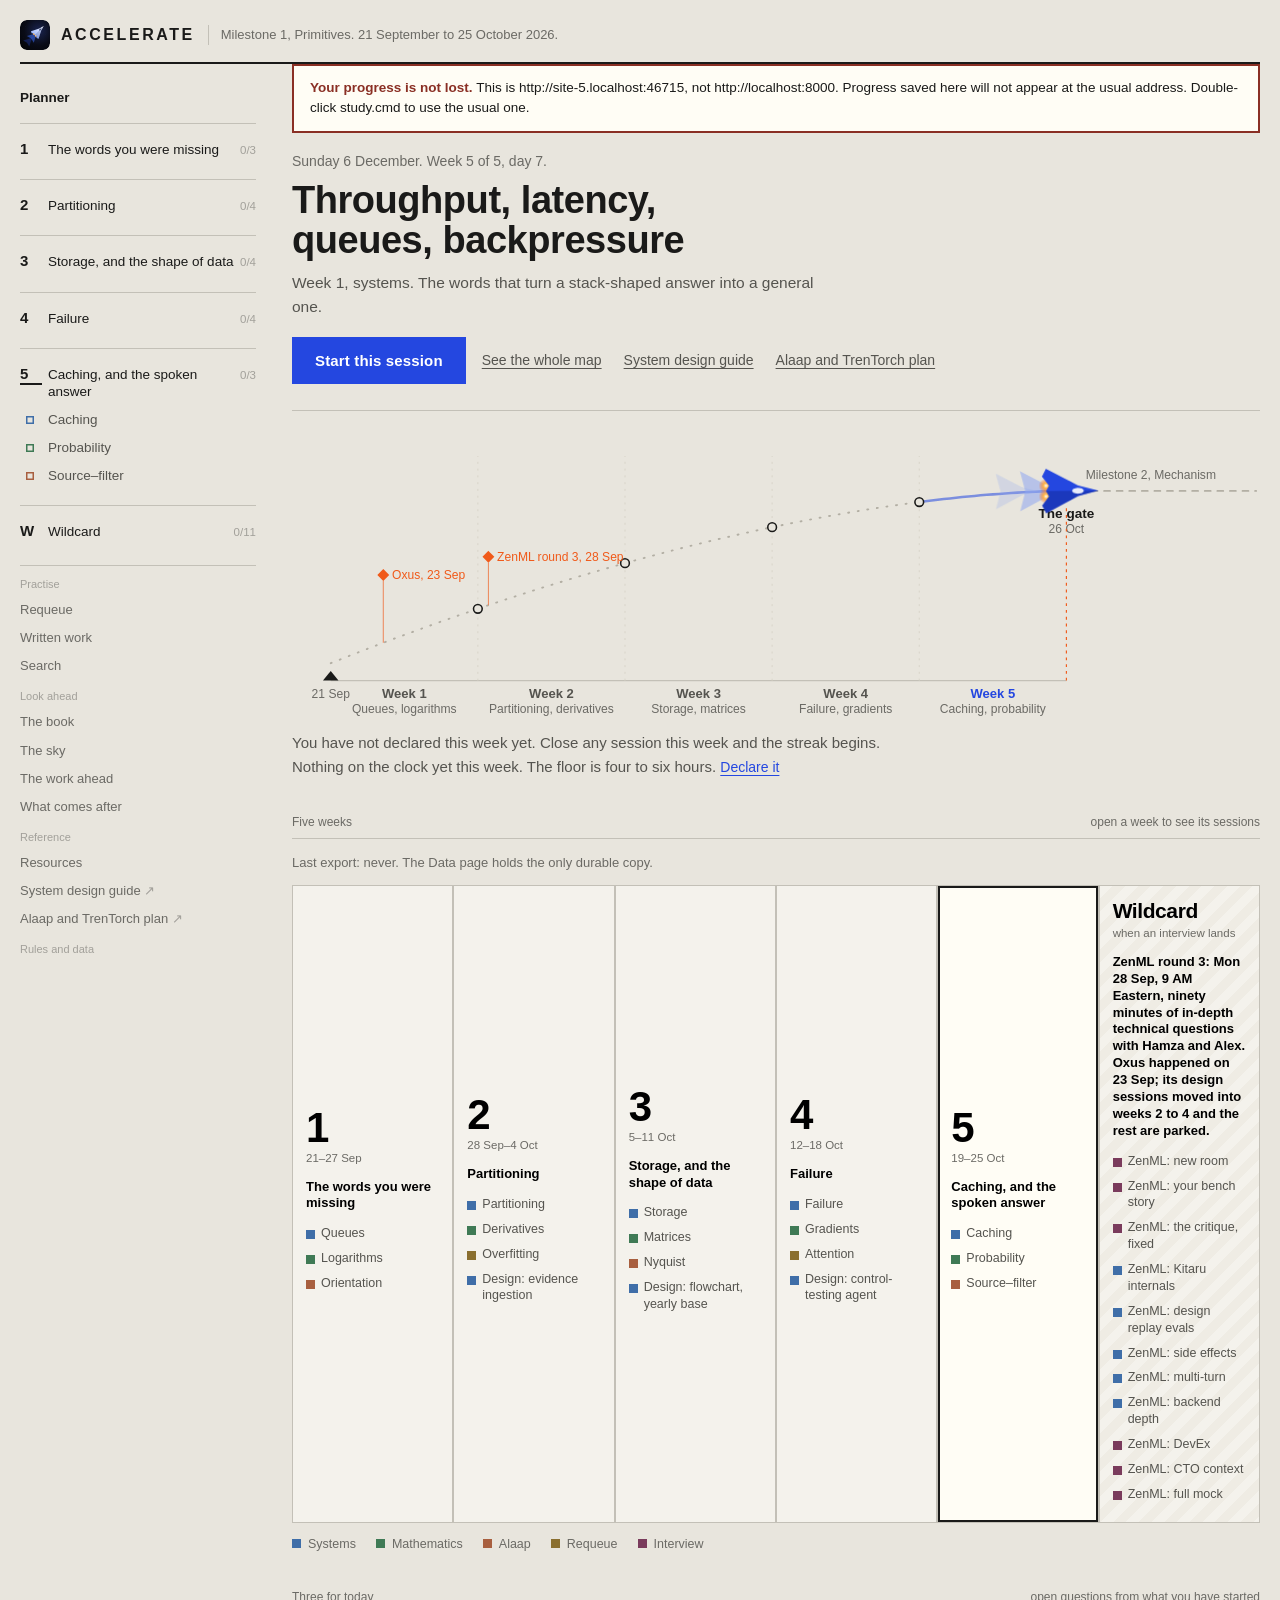
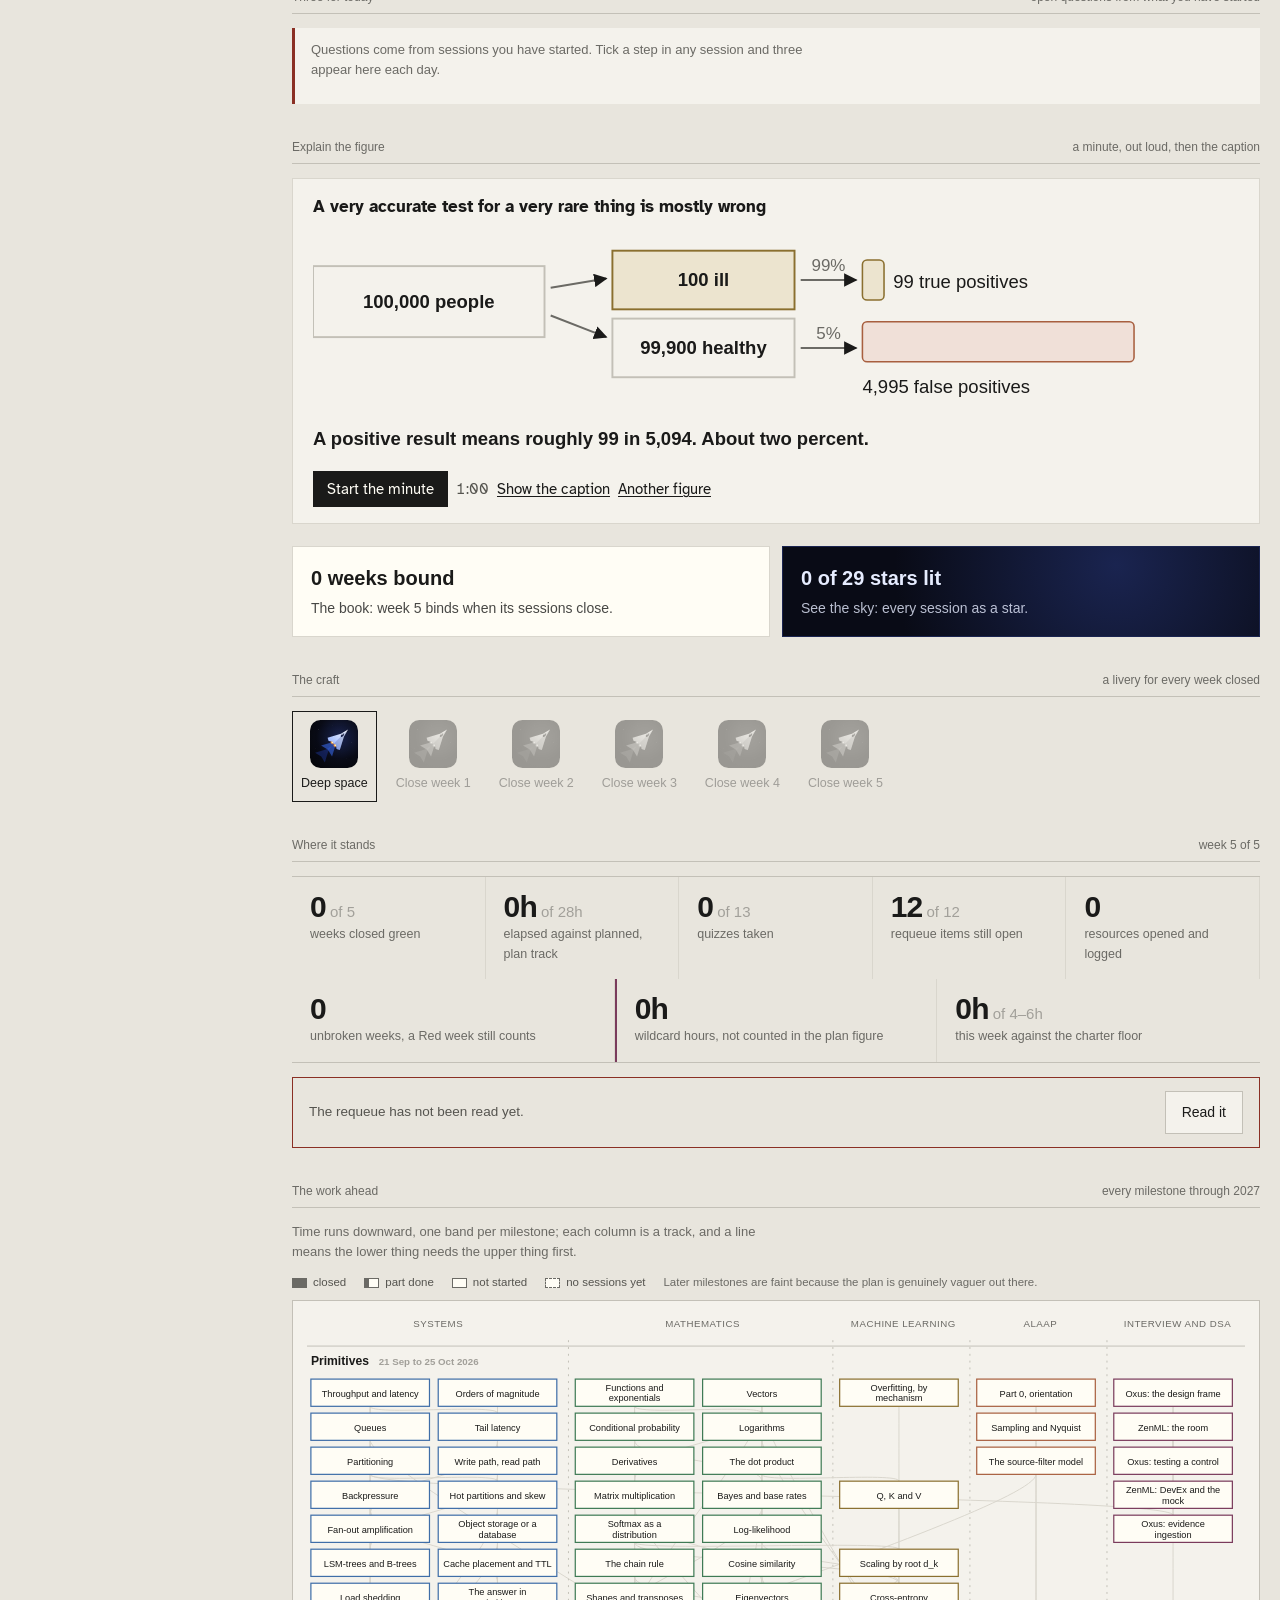
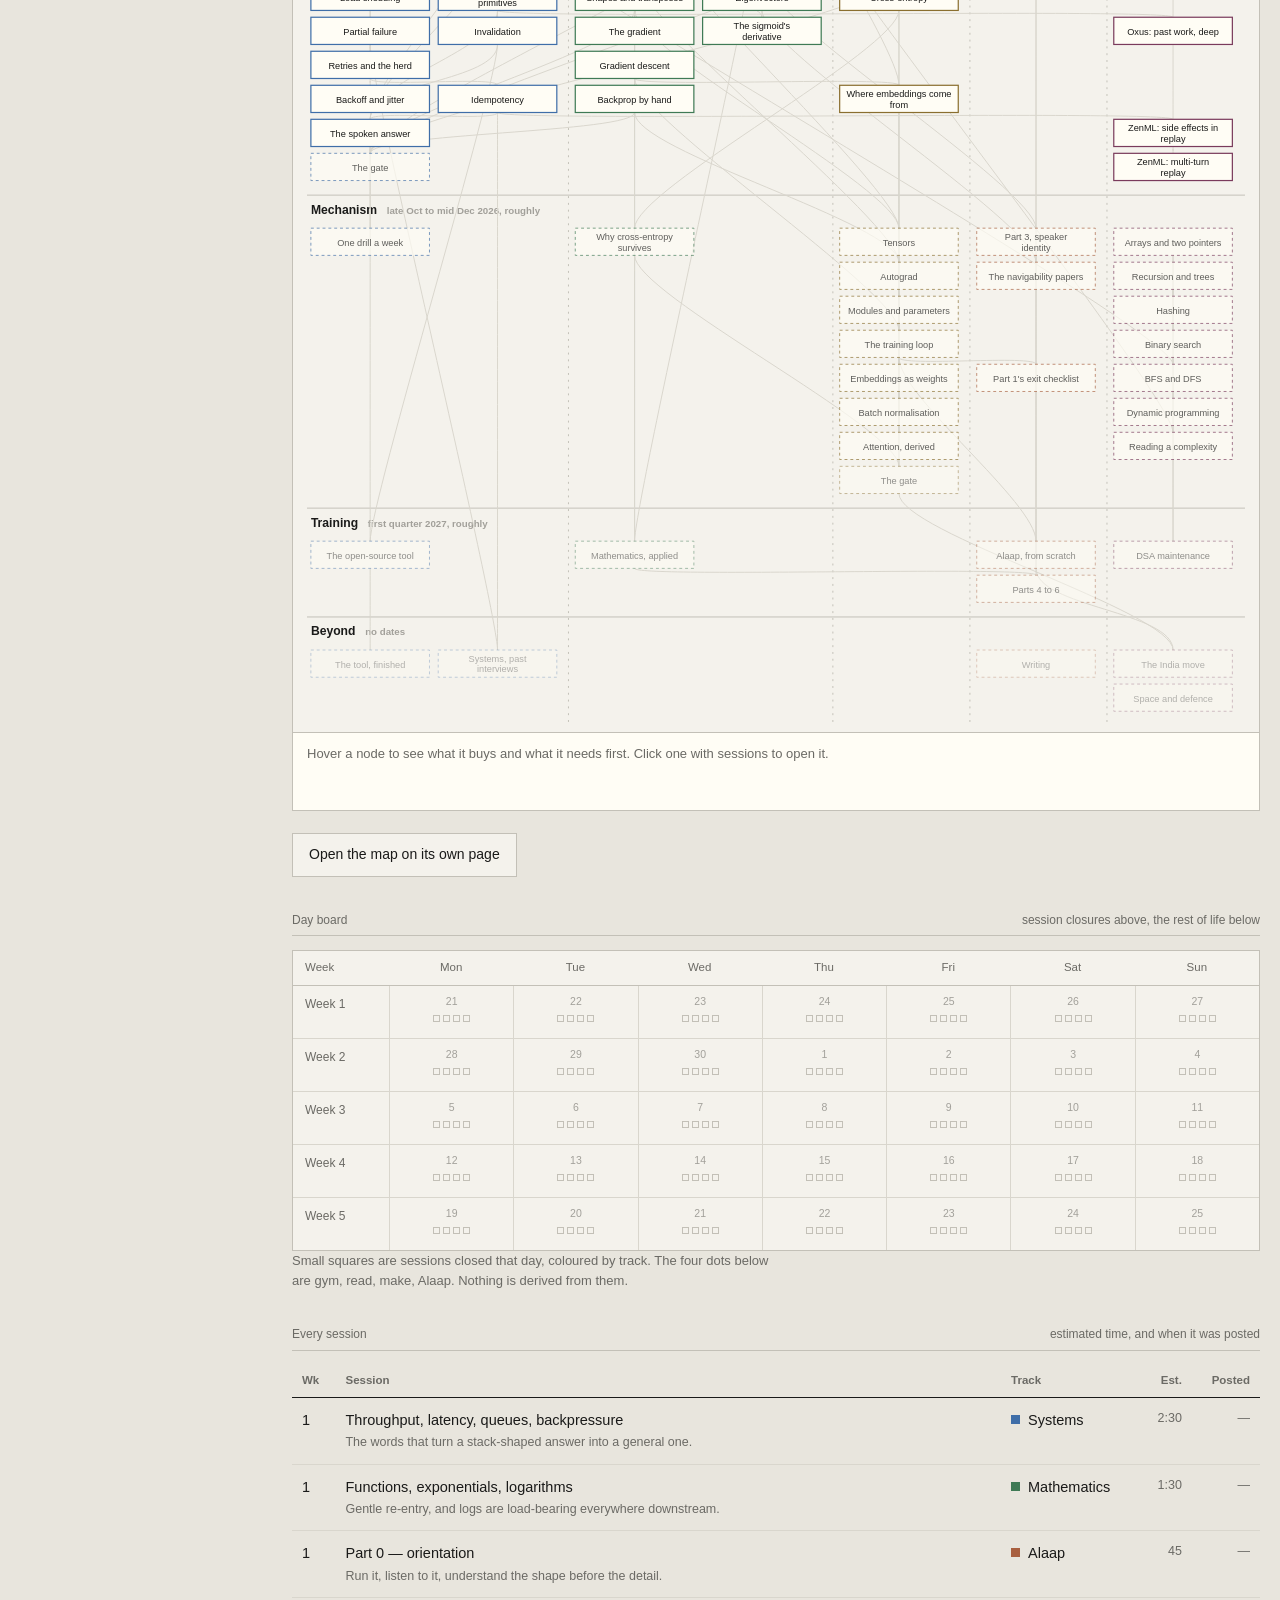
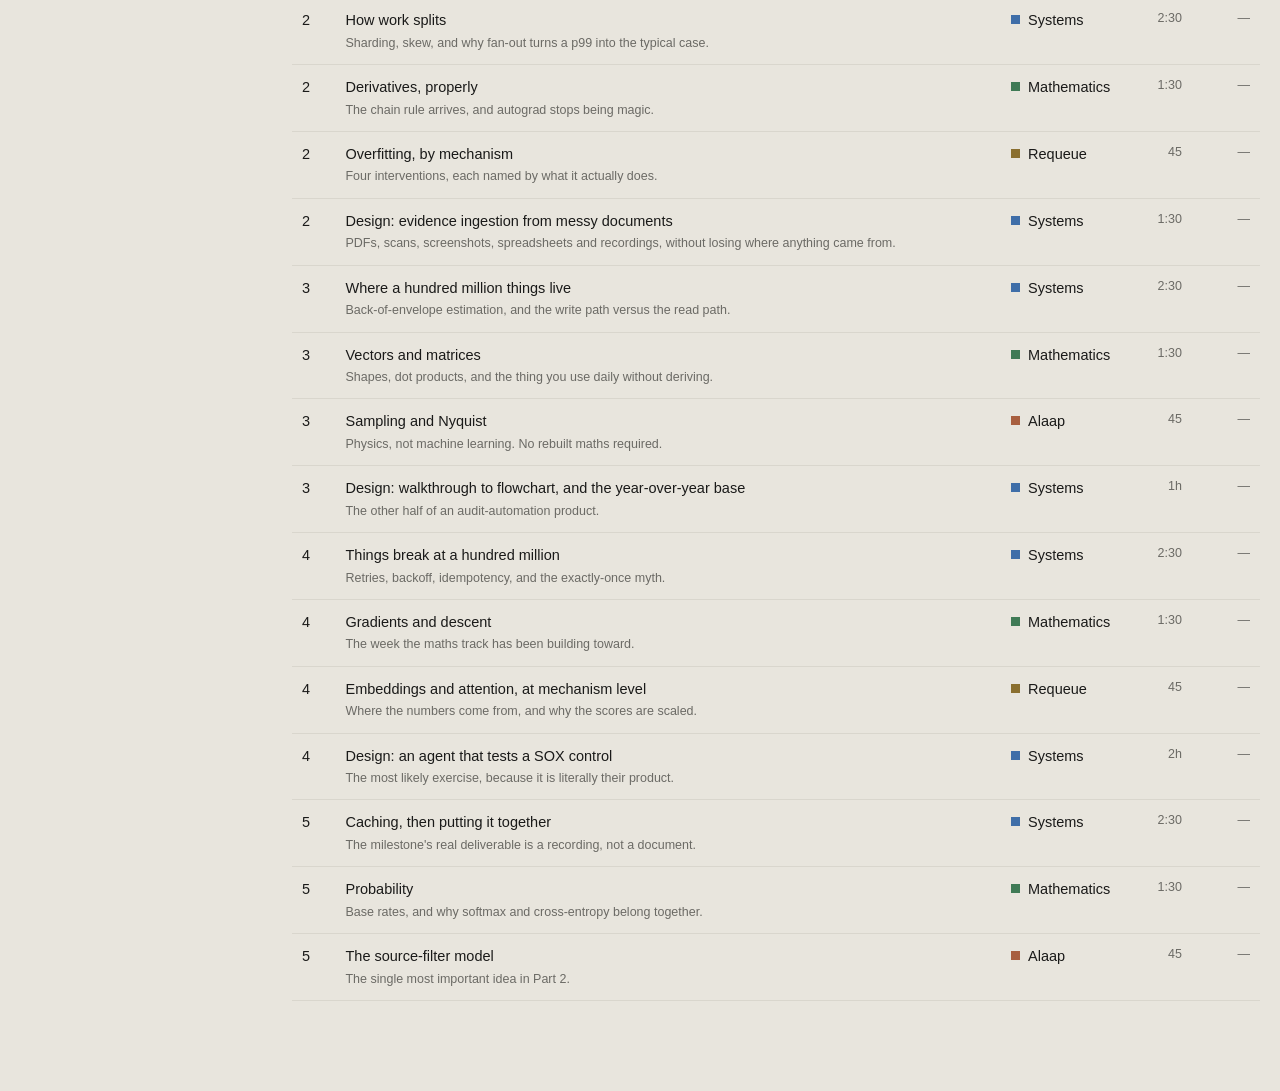
==== commit de4bfe9e: "Polished step layout with one type system; ZenML Prep questions open to point, figure, reading, guid" ====
--- a/index.html
+++ b/index.html
@@ -201,59 +201,72 @@
 
   .step { border-bottom: 1px solid var(--hair); }
   .step:first-child { border-top: 1px solid var(--line); }
-  .srow { display: grid; grid-template-columns: 22px 1fr auto auto auto; gap: 12px; align-items: start;
-    padding: 13px 2px; }
   .bx { width: 14px; height: 14px; border: 1.5px solid var(--ink); background: none; margin-top: 4px;
     cursor: pointer; padding: 0; position: relative; }
   .bx.on { background: var(--ink); }
   .bx.on::after { content: ""; position: absolute; left: 3px; top: 0px; width: 4px; height: 8px;
     border: solid var(--sheet); border-width: 0 1.5px 1.5px 0; transform: rotate(42deg); }
-  .srow .tx { font-size: 14.5px; line-height: 1.5; }
   .srow .tx.off { color: var(--faint); }
-  .srow .ts { font-size: 11.5px; color: var(--mark); white-space: nowrap; padding-top: 3px;
-    font-variant-numeric: tabular-nums; }
   .srow .xp { background: none; border: none; color: var(--dim); font-size: 12px; cursor: pointer; padding: 2px 0 0; }
   .srow .xp:hover { color: var(--ink); }
-  .expand { padding: 0 2px 15px 34px; max-width: 78ch; }
   .answer { padding: 0 2px 16px 34px; }
   .answer textarea { min-height: 150px; background: var(--live); }
   .answer .meta { display: flex; justify-content: space-between; gap: 14px; font-size: 11.5px;
     color: var(--faint); padding-top: 6px; font-variant-numeric: tabular-nums; }
   .srow .xp.has { color: var(--mark); }
-  .expand p { font-size: 14px; color: var(--mid); margin: 0 0 10px; }
   .res { display: flex; gap: 8px; flex-wrap: wrap; }
   .res a, .res span.bk { font-size: 12.5px; border: 1px solid var(--line); padding: 4px 10px;
     text-decoration: none; color: var(--sys); background: var(--sheet); }
   .res span.bk { color: var(--dim); }
   .res a:hover { border-color: var(--sys); }
 
-  /* a session as a list: every step collapses */
-  .sxlist { max-width: 820px; margin-top: 18px; font-family: "Atkinson Hyperlegible", var(--sans); }
-  .sxbulk { display: flex; gap: 16px; margin: 10px 0 6px; }
-  .sxg { font-size: 19px; margin: 26px 0 4px; }
+  /* a session as a list: every step collapses. One face, three sizes (17 / 16 / 14),
+     three greys (ink, mid, dim), one label style, one list style. */
+  .sxlist { max-width: 820px; margin-top: 18px; font-family: "Atkinson Hyperlegible", var(--sans); color: var(--ink); }
+  .sxlist * { font-family: inherit; }
+  .sxbulk { display: flex; gap: 18px; margin: 10px 0 8px; }
+  .sxg { font-size: 19px; font-weight: 700; margin: 28px 0 6px; }
   .sx { border-top: 1px solid var(--line); }
   .sx:last-of-type { border-bottom: 1px solid var(--line); }
-  .sx > summary { list-style: none; cursor: pointer; display: grid; grid-template-columns: 28px minmax(0, 1fr) auto 14px; gap: 12px; align-items: start; padding: 14px 0; }
+  .sx > summary { list-style: none; cursor: pointer; display: grid; grid-template-columns: 28px minmax(0, 1fr) auto 14px; gap: 12px; align-items: start; padding: 15px 0; }
   .sx > summary::-webkit-details-marker { display: none; }
-  .sx > summary::after { content: ""; width: 8px; height: 8px; margin-top: 6px; border-right: 2px solid var(--dim); border-bottom: 2px solid var(--dim); transform: rotate(45deg); }
-  .sx[open] > summary::after { transform: rotate(-135deg); margin-top: 10px; }
-  .sx > summary:hover .sxh { text-decoration: underline; text-underline-offset: 3px; }
-  .sxh { font-weight: 700; font-size: 17px; line-height: 1.4; }
+  .sx > summary::after { content: ""; width: 8px; height: 8px; margin-top: 7px; border-right: 1.5px solid var(--dim); border-bottom: 1.5px solid var(--dim); transform: rotate(45deg); }
+  .sx[open] > summary::after { transform: rotate(-135deg); margin-top: 11px; }
+  .sxh { font-weight: 700; font-size: 17px; line-height: 1.45; }
+  .sx > summary:hover .sxh { color: var(--mid); }
   .sx.done .sxh { color: var(--dim); }
-  .sxm { color: var(--dim); font-size: 14px; padding-top: 2px; white-space: nowrap; }
-  .sxt { width: 20px; height: 20px; border: 1.5px solid var(--dim); background: var(--live); padding: 0; margin-top: 2px; cursor: pointer; display: grid; place-items: center; font-size: 12px; color: var(--live); }
-  .sxt.on { background: var(--math); border-color: var(--math); }
-  .sxb { padding: 0 26px 20px 40px; font-size: 16px; line-height: 1.65; }
-  .sxd { margin: 0 0 12px; }
-  .sxl { font-size: 13.5px; color: var(--dim); margin: 16px 0 4px; }
-  .rlist { margin: 0; padding-left: 18px; }
-  .rlist li { margin: 5px 0; }
-  .rlist .rm { color: var(--dim); font-size: 13.5px; margin-left: 8px; }
-  .sxb .plate { margin: 10px 0 14px; }
-  .sxb .sdrow { margin-top: 14px; }
-  .sxs { margin-top: 16px; }
-  .sxs > summary { cursor: pointer; font-size: 15px; text-decoration: underline; text-underline-offset: 3px; }
-  .sxs .wb-model { margin-top: 10px; }
+  .sxm { color: var(--dim); font-size: 14px; padding-top: 3px; white-space: nowrap; font-variant-numeric: tabular-nums; }
+  .sxt { width: 20px; height: 20px; border: 1.5px solid var(--dim); background: var(--live); padding: 0; margin-top: 3px; cursor: pointer; display: grid; place-items: center; font-size: 12px; color: var(--live); }
+  .sxt.sm { width: 16px; height: 16px; font-size: 10px; margin-top: 4px; }
+  .sxt.on { background: var(--ink); border-color: var(--ink); }
+  .sxb { padding: 0 26px 22px 40px; font-size: 16px; line-height: 1.65; }
+  .sxd { margin: 0 0 4px; }
+  .sxl { font-size: 14px; font-weight: 700; color: var(--dim); margin: 18px 0 6px; }
+  .sxb a { color: var(--ink); text-decoration: underline; text-decoration-color: var(--line); text-underline-offset: 3px; }
+  .sxb a:hover { text-decoration-color: var(--ink); }
+  .sxmeta { display: grid; grid-template-columns: 112px minmax(0, 1fr); gap: 6px 16px; margin: 16px 0 0; font-size: 14px; line-height: 1.55; }
+  .sxk { color: var(--dim); }
+  .sxv { color: var(--mid); }
+  .rlist, .sxdo { margin: 0; padding: 0; list-style: none; font-size: 16px; line-height: 1.5; }
+  .rlist li { margin: 0 0 10px; padding-left: 14px; position: relative; }
+  .rlist li::before { content: ""; position: absolute; left: 0; top: .7em; width: 5px; height: 1.5px; background: var(--dim); }
+  .rm { color: var(--dim); font-size: 14px; margin-left: 8px; white-space: nowrap; font-variant-numeric: tabular-nums; }
+  .rwhy { color: var(--mid); font-size: 14px; line-height: 1.5; margin-top: 2px; }
+  .sxdo li { display: grid; grid-template-columns: 22px minmax(0, 1fr); gap: 8px; margin: 0 0 10px; }
+  .sxdo li.done .sxdt { color: var(--dim); }
+  .sxb .plate { margin: 14px 0 6px; background: var(--live); border: 1px solid var(--hair); padding: 14px 16px; }
+  .sxb .plate .pn { font-size: 14px; font-weight: 700; color: var(--mid); margin-bottom: 8px; }
+  .sxb .plate .cap { font-size: 14px; line-height: 1.55; color: var(--mid); margin-top: 10px; }
+  .sxs { margin-top: 20px; }
+  .sxs > summary { list-style: none; cursor: pointer; display: inline-flex; align-items: center; gap: 10px; font-size: 14px; font-weight: 700; color: var(--mid); padding: 7px 14px; border: 1px solid var(--line); background: var(--live); }
+  .sxs > summary::-webkit-details-marker { display: none; }
+  .sxs > summary::after { content: ""; width: 6px; height: 6px; border-right: 1.5px solid var(--mid); border-bottom: 1.5px solid var(--mid); transform: rotate(45deg); margin-top: -3px; }
+  .sxs[open] > summary::after { transform: rotate(-135deg); margin-top: 3px; }
+  .sxs > summary:hover { border-color: var(--ink); color: var(--ink); }
+  .sxs .wb-model { margin-top: 12px; font-size: 16px; line-height: 1.65; border-left: 2px solid var(--ink); background: none; padding: 2px 0 2px 16px; }
+  .sxs .wb-model ul { padding-left: 18px; }
+  .sxs .wb-rate { margin-top: 12px; }
+  .sxs .wb-quiet { font-size: 14px; }
   .sxfin { margin-top: 30px; padding-top: 4px; }
   .sxfin .wb-phase { display: grid; grid-template-columns: 90px minmax(0, 1fr); gap: 4px 18px; padding: 14px 0; border-top: 1px solid var(--line); font-size: 16px; line-height: 1.6; }
   .sxfin .wb-phase > * { grid-column: 2; }
@@ -335,8 +348,6 @@
   .visits li a:hover { text-decoration: underline; }
 
   /* quiz */
-  .quiz { border: 1px solid var(--line); background: var(--sheet); padding: 20px 22px; margin-top: 26px; }
-  .quiz.shut { border-style: dashed; background: none; color: var(--dim); }
   .qq { margin-bottom: 20px; }
   .qq .qt { font-size: 15.5px; font-weight: 600; margin-bottom: 10px; }
   .opts { display: flex; flex-direction: column; gap: 6px; }
@@ -385,9 +396,6 @@
     .planner { grid-template-columns: repeat(2, 1fr); }
     .credit { display: block; }
     .board .hd, .board .rw { grid-template-columns: 64px repeat(7, 1fr); }
-    .expand { padding-left: 2px; }
-    .srow { grid-template-columns: 22px 1fr auto; }
-    .srow .ts { grid-column: 2; }
     .answer { padding-left: 2px; }
   }
   /* -------- recall: cold band, drill card, print sheet -------- */
@@ -460,21 +468,9 @@
   }
   /* w3-floor-time: session clock and ten-minute floor */
   .clockbox, .floorbox { display: flex; flex-wrap: wrap; align-items: center; gap: 10px; }
-  .floorbox { flex-direction: column; align-items: stretch; }
-  .floorbox textarea { min-height: 64px; margin-bottom: 8px; }
   .clockcorr { width: 68px; border: 1px solid var(--line); background: var(--sheet);
     padding: 8px 9px; font: inherit; font-size: 13.5px; color: inherit; }
-  .floor { margin-top: 14px; }
   .fig-wild { border-left: 2px solid var(--iv); }
-  .quiz .rate { display: flex; gap: 10px; flex-wrap: wrap; margin-top: 12px; }
-  .quiz .rate button { font-size: 13.5px; padding: 9px 18px; border: 1px solid var(--line);
-    background: var(--sheet); cursor: pointer; color: var(--ink); }
-  .quiz .rate button:hover { border-color: var(--ink); }
-  .quiz .rate button.g { box-shadow: inset 3px 0 0 var(--math); }
-  .quiz .rate button.s { box-shadow: inset 3px 0 0 var(--req); }
-  .quiz .rate button.n { box-shadow: inset 3px 0 0 var(--mark); }
-  .quiz .was { font-size: 11.5px; color: var(--faint); margin-top: 8px; }
-  .quiz .qhist { margin-top: 18px; padding-top: 14px; border-top: 1px solid var(--hair); }
   /* -------- the map: every milestone through 2027 -------- */
   .maplg { display: flex; gap: 18px; flex-wrap: wrap; align-items: center; font-size: 11.5px;
     color: var(--mid); margin: 12px 0 8px; }
@@ -518,34 +514,15 @@
   @media print { .mapwrap, .maplg { display: none !important; } }  .clockbox { border: 1px solid var(--hair); background: var(--sheet); padding: 10px 14px;
     margin: 14px 0 0; font-size: 13px; display: flex; align-items: center; gap: 10px;
     flex-wrap: wrap; }
-  .clockbox b { font-variant-numeric: tabular-nums; }  .dolist { margin: 9px 0 2px; }
-  .doitem { display: grid; grid-template-columns: 15px 1fr; gap: 9px; align-items: start;
-    padding: 5px 0 5px; border-top: 1px dotted var(--hair); }
-  .doitem:first-child { border-top: 1px solid var(--hair); }
+  .clockbox b { font-variant-numeric: tabular-nums; }
   .doitem.off .dbody { opacity: 0.45; }
-  .dbx { width: 11px; height: 11px; border: 1.25px solid var(--dim); background: none;
-    margin-top: 4px; padding: 0; cursor: pointer; }
   .dbx.on { background: var(--dim); border-color: var(--dim); }
-  .dhead { display: flex; gap: 10px; align-items: baseline; justify-content: space-between; }
   .da { font-size: 13px; color: var(--ink); line-height: 1.4; }
-  .dm { font-size: 11px; color: var(--mark); white-space: nowrap; font-variant-numeric: tabular-nums; }
-  .dw { font-size: 11.5px; color: var(--dim); margin-top: 2px; }
-  .dw a { font-size: 11.5px; color: var(--sys); margin-left: 7px; }
-  .dout { font-size: 11.5px; color: var(--math); margin-top: 2px; }
-  .dskip { font-size: 11.5px; color: var(--faint); margin-top: 2px; }
   .sheetdo { margin-top: 3px; padding-left: 9px; border-left: 1px solid var(--hair); }
   .sheetdo div { font-size: 10.5px; color: var(--dim); line-height: 1.4; }
-  .stepdo { margin-top: 3px; }
-  .dnlm { font-size: 11.5px; color: var(--alaap); margin-top: 2px; }
-  .srow .tx .dhead { gap: 14px; }  .abox { margin: 7px 0 4px; max-width: 74ch; }
-  .abox textarea { min-height: 96px; background: var(--live); font-size: 13px; }
+  .srow .tx .dhead { gap: 14px; }
   .abox .meta { display: flex; justify-content: space-between; gap: 12px;
     font-size: 11px; color: var(--faint); margin-top: 3px; }
-  .abox .amodel { border-left: 3px solid var(--math); background: var(--sheet);
-    padding: 9px 13px; margin-top: 9px; }
-  .abox .amodel .alab { font-size: 10.5px; letter-spacing: 0.07em; text-transform: uppercase;
-    color: var(--math); margin-bottom: 4px; }
-  .abox .amodel p { margin: 0; font-size: 13px; line-height: 1.55; color: var(--ink); }
   .abox > button.sec { margin-top: 7px; font-size: 12px; padding: 5px 12px; }
   .doitem .xp { background: none; border: none; color: var(--dim); font-size: 11.5px;
     cursor: pointer; padding: 3px 0 0; display: block; }
@@ -554,46 +531,19 @@
   .stepdo .xp { background: none; border: none; color: var(--dim); font-size: 11.5px;
     cursor: pointer; padding: 3px 0 0; display: block; }
   .stepdo .xp:hover { color: var(--ink); }
-  .stepdo .xp.has { color: var(--mark); }  .abox .amodel ul { margin: 0; padding-left: 17px; }
-  .abox .amodel li { font-size: 13px; line-height: 1.5; color: var(--ink); padding: 1px 0; }  /* -------- the closer -------- */
-  .closerwrap { margin: 9px 0 3px; }
-  .closerbtn { background: var(--sheet); border: 1px solid var(--line); font-size: 11.5px;
-    padding: 4px 11px; cursor: pointer; color: var(--mid); }
-  .closerbtn:hover { border-color: var(--ink); color: var(--ink); }
+  .stepdo .xp.has { color: var(--mark); }
   .closerbtn.full { border-color: var(--math); color: var(--math); }
   .closer { border: 1px solid var(--mark); background: var(--live); padding: 12px 15px 14px;
     max-width: 78ch; }
-  .closerh { display: flex; align-items: baseline; gap: 12px; padding-bottom: 8px;
-    border-bottom: 1px solid var(--hair); margin-bottom: 10px; }
-  .closerh b { font-size: 13px; }
   .closerh .xp { margin-left: auto; background: none; border: none; color: var(--dim);
     font-size: 11.5px; cursor: pointer; }
-  .cq { padding: 9px 0; border-top: 1px dotted var(--hair); }
-  .cq:first-of-type { border-top: none; padding-top: 0; }
-  .cqh { display: flex; gap: 8px; align-items: baseline; }
-  .cqn { font-size: 11px; color: var(--faint); font-variant-numeric: tabular-nums; }
-  .cqk { font-size: 10px; letter-spacing: 0.07em; text-transform: uppercase; color: var(--mark); }
-  .cqq { font-size: 13.5px; line-height: 1.45; margin: 3px 0 6px; }
-  .cta { width: 100%; background: var(--sheet); font-size: 13px; min-height: 0; }
-  .corder { display: flex; gap: 6px; flex-wrap: wrap; margin-bottom: 4px; }
-  .cchip { font-size: 12px; padding: 4px 10px; border: 1px solid var(--line);
-    background: var(--sheet); cursor: pointer; color: var(--ink); }
   .cchip.on { border-color: var(--ink); background: var(--board); font-weight: 600; }
-  .copts { display: flex; flex-direction: column; gap: 4px; margin-bottom: 4px; }
-  .copt { text-align: left; font-size: 12.5px; padding: 6px 10px; border: 1px solid var(--line);
-    background: var(--sheet); cursor: pointer; color: var(--ink); }
   .copt.sel { box-shadow: inset 3px 0 0 var(--ink); }
   .copt.yes { border-color: var(--math); box-shadow: inset 3px 0 0 var(--math); }
   .copt.no { border-color: var(--mark); box-shadow: inset 3px 0 0 var(--mark); }
   .cq .xp { background: none; border: none; color: var(--dim); font-size: 11.5px;
     cursor: pointer; padding: 3px 0 0; }
   .cq .xp:hover { color: var(--ink); }
-  .cans { border-left: 3px solid var(--math); padding: 5px 11px; margin-top: 6px;
-    font-size: 13px; line-height: 1.5; background: var(--sheet); }
-  .cwhy { font-size: 11.5px; color: var(--dim); margin-top: 4px; }
-  .crate { display: flex; gap: 7px; margin-top: 7px; }
-  .crb { font-size: 11.5px; padding: 3px 10px; border: 1px solid var(--line);
-    background: none; cursor: pointer; color: var(--mid); }
   .crb.got.on { border-color: var(--math); color: var(--math); font-weight: 600; }
   .crb.no.on { border-color: var(--mark); color: var(--mark); font-weight: 600; }
   .carry { border: 1px solid var(--mark); background: var(--sheet); padding: 11px 14px; margin-bottom: 14px; }
@@ -735,7 +685,6 @@
   var START = new Date(2026, 8, 21);
   var KEY = "selfstudy.m1.planner";
   var LIFE = ["Gym", "Read", "Make", "Alaap"];
-  var DUNNO = "I do not know";
   var TRACK = { Systems: "sys", Mathematics: "math", Alaap: "alaap", Requeue: "req", Interview: "iv" };
   var SHORT = {
     w1a: "Queues", w1b: "Logarithms", w1c: "Orientation",
@@ -762,7 +711,7 @@
     jitter: { label: "Backoff and jitter", url: "https://aws.amazon.com/blogs/architecture/exponential-backoff-and-jitter/" },
     latency: { label: "Latency numbers", url: "https://colin-scott.github.io/personal_website/research/interactive_latency.html" }
   };
-  function ddia(ch) { return { book: "DDIA — " + ch }; }
+  function ddia(ch) { return { book: "DDIA, 2e: " + ch }; }
 
   function esc(s) {
     return String(s).replace(/&/g, "&amp;").replace(/</g, "&lt;").replace(/>/g, "&gt;");
@@ -799,7 +748,7 @@
               where: "DDIA 2e - index: percentiles; response time; tail latency amplification. Sections 'Describing Performance', 'Latency and Response Time', 'Average, Median, and Percentiles'. Not in 2e chapter 1, which is Trade-Offs in Data Systems Architecture; the nonfunctional-requirements chapter carries it",
               out: "p50, p95 and p99 defined in your own words, and one sentence on why an average hides the tail",
               skip: "The rest of chapter 1. Reliability and maintainability are not what this week is about.",
-              links: [ddia("2e - look up: percentiles")],
+              links: [ddia("look up percentiles")],
               ans: [
                 "p50 (the median): half of all requests finish faster than this",
                 "p95 and p99: the latency that 95 or 99 percent of requests beat — where the slow tail lives",
@@ -1068,7 +1017,7 @@
               m: 45,
               where: "DDIA 2e chapter 7, 'Sharding' (confirmed) - index: sharding; partitioning; hot spots; skewed workload; rebalancing. Read the key-value sharding sections, then skewed workloads and relieving hot spots, then request routing. Secondary Indexes, Rebalancing Partitions, Request Routing",
               out: "key-range versus hash partitioning distinguished in your own words, plus what a rebalancing strategy must avoid",
-              links: [ddia("2e chapter 7, Sharding")],
+              links: [ddia("chapter 7, Sharding")],
               ans: [
                 "Key-range partitioning: each partition owns a contiguous range of keys, which keeps range queries efficient but concentrates load if access is skewed toward one range",
                 "Hash partitioning: a hash of the key picks the partition, which spreads load evenly but destroys the ability to do efficient range scans",
@@ -1356,7 +1305,7 @@
               where: "DDIA 2e - index: LSM-tree; B-tree; hash index; log-structured storage. The storage-and-retrieval chapter, from hash indexes through the B-tree and LSM-tree comparison, plus the short other-indexing sectructures after it",
               out: "your own sentence on why writes are cheap in an LSM-tree and reads can span layers, and the reverse for a B-tree",
               skip: "From 'Transaction Processing or Analytics?' onward — column-oriented storage and OLAP schemas are a different session",
-              links: [ddia("2e - look up: LSM-tree, B-tree")],
+              links: [ddia("look up LSM-tree and B-tree")],
               ans: [
                 "A basic hash index keeps an in-memory map from key to byte offset in an append-only log — fast point lookups, but it must fit in memory and cannot do range queries",
                 "An LSM-tree makes writes cheap because they are sequential appends to an in-memory structure, flushed to sorted files and merged later by background compaction",
@@ -1666,7 +1615,7 @@
               out: "one sentence each on what makes networks, clocks and 'truth' unreliable in a distributed system",
               skip: "In chapter 11: Transmitting Event Streams, Databases and Streams, and the rest of Processing Streams — only Fault Tolerance is this session's target",
               nlm: "Does the timeout-versus-failure distinction in chapter 8 depend on the network protocol, or does it hold for any unreliable network? Does 'Fault Tolerance' in chapter 11 assume idempotent processing, or does it also cover the non-idempotent case?",
-              links: [ddia("2e chapter 9, plus idempotence")],
+              links: [ddia("chapter 9, plus idempotence")],
               ans: [
                 "Networks are unreliable: packets can be delayed, dropped, reordered or duplicated, and a timeout cannot tell a slow response from a lost one",
                 "Clocks are unreliable: they drift and can jump during resynchronisation, so wall-clock timestamps cannot be trusted to order events across machines",
@@ -2013,7 +1962,7 @@
               where: "DDIA 2e - index: replication lag; read-your-writes consistency; eventual consistency. The problems-with-replication-lag sections, read-your-writes in particular",
               out: "one sentence: what a client can see immediately after its own write, and why that is a staleness problem before it is ever a caching problem",
               skip: "Leader election, multi-leader conflict resolution and leaderless replication — this pass only needs the staleness argument, not the rest of the chapter",
-              links: [ddia("2e - look up: replication lag")],
+              links: [ddia("look up replication lag")],
               ans: [
                 "Replication lag is the delay between a write landing on the leader and that write becoming visible on a follower",
                 "Read-your-writes consistency guarantees a user immediately sees their own write, even when reads are served from a lagging replica",
@@ -5215,17 +5164,6 @@
       String(d.getHours()).padStart(2, "0") + ":" + String(d.getMinutes()).padStart(2, "0");
   }
   function stampShort(s) { return s ? s.split(" ").slice(0, 2).join(" ") : ""; }
-  function ageDays(stamp) {
-    if (!stamp) { return null; }
-    var parts = stamp.split(" ");
-    var day = parseInt(parts[0], 10);
-    var mi = MON.indexOf(parts[1]);
-    if (isNaN(day) || mi < 0) { return null; }
-    var now = new Date();
-    var d = new Date(now.getFullYear(), mi, day);
-    if (d.getTime() - now.getTime() > 3 * 864e5) { d.setFullYear(d.getFullYear() - 1); }
-    return Math.floor((now.getTime() - d.getTime()) / 864e5);
-  }
   function currentWeek() {
     var d = Math.floor((Date.now() - START.getTime()) / (7 * 864e5));
     return d < 0 ? 0 : (d > PLAN.length - 1 ? PLAN.length - 1 : d);
@@ -5458,369 +5396,10 @@
     it.do.forEach(function (d) { m += (d.m || 0); });
     return m;
   }
-  function doDone(sid, i, it) {
-    if (!it.do || !it.do.length) { return 0; }
-    var n = 0, j;
-    for (j = 0; j < it.do.length; j++) { if (state.steps[doKey(sid, i, j)]) { n += 1; } }
-    return n;
-  }
-  function studyMinutes(s) {
-    if (!s.study) { return 0; }
-    var m = 0;
-    s.study.forEach(function (it) { m += doMinutes(it); });
-    return m;
-  }
   function mins(n) {
     if (n < 60) { return n + "m"; }
     var h = Math.floor(n / 60), r = n % 60;
     return r ? h + "h " + r + "m" : h + "h";
-  }
-
-  /* A planned step is already an action, so it carries its instructions inline
-     rather than nesting a do array: how long, exactly where, what is true when it
-     is finished, and what to skip. These sit above the fold on purpose. Knowing
-     what to do should never be behind a toggle; only the model answer is. */
-  function stepDo(s, st, noAns) {
-    if (!st.where && !st.url && !st.out && !st.skip && !st.nlm) { return null; }
-    var box = el("div", "stepdo");
-    if (st.where || st.url) {
-      var w = el("div", "dw");
-      if (st.where) { w.appendChild(document.createTextNode(st.where)); }
-      if (st.url) {
-        var a = document.createElement("a");
-        a.href = st.url; a.target = "_blank"; a.rel = "noreferrer noopener";
-        a.textContent = st.where ? "open" : st.url;
-        a.addEventListener("click", function () { logVisit(s.id, st.where || st.url, st.url); });
-        w.appendChild(a);
-      }
-      box.appendChild(w);
-    }
-    if (st.out) { box.appendChild(el("div", "dout", "Done when: " + st.out)); }
-    if (st.skip) { box.appendChild(el("div", "dskip", "Skip: " + st.skip)); }
-    if (st.nlm) { box.appendChild(el("div", "dnlm", "Ask NotebookLM: " + st.nlm)); }
-    if (st.ans && !noAns) {
-      var akey = sKey(s.id, s.steps.indexOf(st)) + ":a";
-      var held = state.answers[akey];
-      var ab = el("button", "xp" + (held && held.text ? " has" : ""),
-        open[akey] ? "Close" : (held && held.text ? "Answer kept" : "Answer, then check"));
-      ab.addEventListener("click", function () { open[akey] = !open[akey]; draw(); });
-      box.appendChild(ab);
-      if (open[akey]) { box.appendChild(answerBox(akey, st.ans, null)); }
-    }
-    return box;
-  }
-  function stepMinutes(s) {
-    if (!s.steps) { return 0; }
-    var m = 0;
-    s.steps.forEach(function (st) { m += (st.m || 0); });
-    return m;
-  }
-
-  /* An action that says "say this out loud" needs two things a stopping condition
-     cannot give it: somewhere to put your own attempt, and the actual answer to
-     check it against. Same pedagogy as the practice steps, so the model answer
-     stays shut until something is written or it is asked for outright. */
-  /* ------------------------------------------------------- the closer
-
-     A pointer you have just finished is the only moment you can cheaply find
-     out whether you actually got it. So closing one opens a short set of
-     questions: one word, one sentence, a blank, an ordering, a figure read.
-     Two minutes, not a test.
-
-     They stay hidden until the pointer is closed, because seeing the questions
-     first turns the reading into a hunt for answers. After that they sit behind
-     a small button and can be reopened. Anything marked missed carries forward
-     into the session's own closing quiz. */
-
-  var CLOSEKIND = {
-    word: "one word",
-    short: "one sentence",
-    blank: "fill the blank",
-    num: "a number",
-    why: "say why",
-    figure: "from the figure",
-    order: "put in order",
-    pick: "spot it"
-  };
-
-  function closeRec(key) {
-    if (!state.closer[key]) { state.closer[key] = { resp: {}, rated: {} }; }
-    return state.closer[key];
-  }
-  function closeScore(key, list) {
-    var r = state.closer[key];
-    if (!r) { return null; }
-    var got = 0, n = 0, i;
-    for (i = 0; i < list.length; i++) {
-      if (r.rated[i]) { n += 1; if (r.rated[i] === "got") { got += 1; } }
-    }
-    return n ? { got: got, of: n, all: list.length } : null;
-  }
-  function missedCarry() {
-    var out = [];
-    function walk(s) {
-      (s.study || []).forEach(function (it, i) {
-        if (!it.close) { return; }
-        var k = s.id + ":s" + i;
-        var r = state.closer[k];
-        if (!r) { return; }
-        it.close.forEach(function (q, qi) {
-          if (r.rated[qi] === "no") { out.push({ q: q, from: it.t }); }
-        });
-      });
-      (s.steps || []).forEach(function (st, i) {
-        if (!st.close) { return; }
-        var k = sKey(s.id, i);
-        var r = state.closer[k];
-        if (!r) { return; }
-        st.close.forEach(function (q, qi) {
-          if (r.rated[qi] === "no") { out.push({ q: q, from: st.t }); }
-        });
-      });
-    }
-    return out;
-  }
-  function missedIn(s) {
-    var out = [];
-    function collect(list, keyfor) {
-      (list || []).forEach(function (x, i) {
-        if (!x.close) { return; }
-        var r = state.closer[keyfor(i)];
-        if (!r) { return; }
-        x.close.forEach(function (q, qi) {
-          if (r.rated[qi] === "no") { out.push({ q: q, from: x.t }); }
-        });
-      });
-    }
-    collect(s.study, function (i) { return s.id + ":s" + i; });
-    collect(s.steps, function (i) { return sKey(s.id, i); });
-    return out;
-  }
-
-  /* one question, rendered by kind */
-  function closeQuestion(key, q, qi, rec) {
-    var box = el("div", "cq");
-    var head = el("div", "cqh");
-    head.appendChild(el("span", "cqn", String(qi + 1)));
-    head.appendChild(el("span", "cqk", CLOSEKIND[q.k] || "answer"));
-    box.appendChild(head);
-    box.appendChild(el("div", "cqq", q.q));
-
-    var shownKey = key + ":" + qi + ":show";
-
-    if (q.k === "order" && q.items) {
-      var picked = rec.resp[qi] ? String(rec.resp[qi]).split("|") : [];
-      var chips = el("div", "corder");
-      q.items.forEach(function (item) {
-        var on = picked.indexOf(item) >= 0;
-        var b = el("button", "cchip" + (on ? " on" : ""),
-          (on ? (picked.indexOf(item) + 1) + ". " : "") + item);
-        b.addEventListener("click", function () {
-          var cur = rec.resp[qi] ? String(rec.resp[qi]).split("|") : [];
-          var at = cur.indexOf(item);
-          if (at >= 0) { cur.splice(at, 1); } else { cur.push(item); }
-          rec.resp[qi] = cur.join("|");
-          save(); draw();
-        });
-        chips.appendChild(b);
-      });
-      box.appendChild(chips);
-    } else if (q.k === "pick" && q.o) {
-      var opts = el("div", "copts");
-      q.o.forEach(function (text, oi) {
-        var chosen = rec.resp[qi] === oi;
-        var cls = "copt" + (chosen ? " sel" : "");
-        if (open[shownKey]) {
-          if (oi === q.a) { cls += " yes"; }
-          else if (chosen) { cls += " no"; }
-        }
-        var b = el("button", cls, text);
-        b.addEventListener("click", function () {
-          if (open[shownKey]) { return; }
-          rec.resp[qi] = oi; save(); draw();
-        });
-        opts.appendChild(b);
-      });
-      box.appendChild(opts);
-    } else {
-      var ta = document.createElement("textarea");
-      ta.className = "cta";
-      ta.rows = q.k === "short" || q.k === "why" ? 2 : 1;
-      ta.value = rec.resp[qi] || "";
-      ta.placeholder = q.k === "word" ? "one word" : q.k === "num" ? "a number" : "say it, then type it";
-      ta.addEventListener("input", function () {
-        rec.resp[qi] = ta.value; save();
-      });
-      box.appendChild(ta);
-    }
-
-    if (!open[shownKey]) {
-      var rv = el("button", "xp", "Check");
-      rv.addEventListener("click", function () { open[shownKey] = true; draw(); });
-      box.appendChild(rv);
-    } else {
-      var ansText = q.k === "pick" ? (q.o ? q.o[q.a] : "") : q.a;
-      var ab = el("div", "cans");
-      ab.appendChild(el("span", "", ansText));
-      if (q.why) { ab.appendChild(el("div", "cwhy", q.why)); }
-      box.appendChild(ab);
-      var rate = el("div", "crate");
-      [["got", "Had it"], ["no", "Missed it"]].forEach(function (r) {
-        var b = el("button", "crb " + r[0] + (rec.rated[qi] === r[0] ? " on" : ""), r[1]);
-        b.addEventListener("click", function () {
-          rec.rated[qi] = r[0]; rec.at = stampNow(); save(); draw();
-        });
-        rate.appendChild(b);
-      });
-      box.appendChild(rate);
-    }
-    return box;
-  }
-
-  /* the whole closer for one pointer */
-  function closerPanel(key, list) {
-    var rec = closeRec(key);
-    var box = el("div", "closer");
-    var sc = closeScore(key, list);
-    var h = el("div", "closerh");
-    h.appendChild(el("b", "", "Closer"));
-    h.appendChild(el("span", "sm dim", list.length + " questions, about two minutes" +
-      (sc ? "   \u00b7   " + sc.got + " of " + sc.of + " had" : "")));
-    var shut = el("button", "xp", "Close");
-    shut.addEventListener("click", function () { open[key + ":closer"] = false; draw(); });
-    h.appendChild(shut);
-    box.appendChild(h);
-    list.forEach(function (q, qi) { box.appendChild(closeQuestion(key, q, qi, rec)); });
-    return box;
-  }
-
-  /* the button, and the auto-open on first completion */
-  function closerFor(key, list, isDone) {
-    if (!list || !list.length) { return null; }
-    var rec = state.closer[key];
-    if (isDone && !rec) { closeRec(key).opened = stampNow(); open[key + ":closer"] = true; }
-    if (!isDone && !open[key + ":closer"]) { return null; }
-    var wrap = el("div", "closerwrap");
-    if (open[key + ":closer"]) {
-      wrap.appendChild(closerPanel(key, list));
-    } else {
-      var sc = closeScore(key, list);
-      var b = el("button", "closerbtn" + (sc && sc.got === sc.all ? " full" : ""),
-        sc ? "Closer, " + sc.got + " of " + sc.all + " had" : "Closer, " + list.length + " questions");
-      b.addEventListener("click", function () { open[key + ":closer"] = true; draw(); });
-      wrap.appendChild(b);
-    }
-    return wrap;
-  }
-
-  function answerBox(key, model, placeholder) {
-    var wrap = el("div", "abox");
-    var rec = state.answers[key];
-    var mine = el("div", "amine");
-
-    var ta = document.createElement("textarea");
-    ta.value = (rec && rec.text) || "";
-    ta.placeholder = placeholder || "Say it, then write what you actually said.";
-    var meta = el("div", "meta");
-    var wc = el("span", "", "");
-    var when = el("span", "", rec && rec.at ? "last written " + rec.at : "");
-    function count() {
-      var t = ta.value.trim();
-      wc.textContent = (t ? t.split(/\s+/).length : 0) + " words";
-    }
-    count();
-    ta.addEventListener("input", function () {
-      var v = ta.value;
-      if (v.trim()) { state.answers[key] = { text: v, at: stampNow(), via: "typed" }; }
-      else { delete state.answers[key]; }
-      count();
-      when.textContent = v.trim() ? "last written " + stampNow() : "";
-      save();
-    });
-    meta.appendChild(wc);
-    meta.appendChild(when);
-    mine.appendChild(ta);
-    mine.appendChild(meta);
-    wrap.appendChild(mine);
-
-    if (model) {
-      var mkey = key + ":model";
-      var written = rec && rec.text && rec.text.trim();
-      if (open[mkey] || written) {
-        var mb = el("div", "amodel");
-        mb.appendChild(el("div", "alab", "The answer"));
-        if (Object.prototype.toString.call(model) === "[object Array]") {
-          var ul = document.createElement("ul");
-          model.forEach(function (line) {
-            var li = document.createElement("li");
-            li.textContent = line;
-            ul.appendChild(li);
-          });
-          mb.appendChild(ul);
-        } else {
-          mb.appendChild(el("p", "", model));
-        }
-        wrap.appendChild(mb);
-      } else {
-        var sh = el("button", "sec", "Show the answer");
-        sh.addEventListener("click", function () { open[mkey] = true; draw(); });
-        wrap.appendChild(sh);
-      }
-    }
-    return wrap;
-  }
-
-  function doList(s, it, i, noAns) {
-    if (!it.do || !it.do.length) { return null; }
-    var ol = el("div", "dolist");
-    it.do.forEach(function (d, j) {
-      var key = doKey(s.id, i, j);
-      var li = el("div", "doitem" + (state.steps[key] ? " off" : ""));
-
-      var bx = el("button", "dbx" + (state.steps[key] ? " on" : ""));
-      bx.setAttribute("aria-label", "Mark this action done");
-      bx.addEventListener("click", function () {
-        if (state.steps[key]) { delete state.steps[key]; delete state.steps[key + ":at"]; }
-        else { state.steps[key] = true; state.steps[key + ":at"] = stampNow(); }
-        save(); draw();
-      });
-      li.appendChild(bx);
-
-      var body = el("div", "dbody");
-      var head = el("div", "dhead");
-      head.appendChild(el("span", "da", d.a));
-      if (d.m) { head.appendChild(el("span", "dm", mins(d.m))); }
-      body.appendChild(head);
-
-      if (d.where || d.url) {
-        var w = el("div", "dw");
-        if (d.where) { w.appendChild(document.createTextNode(d.where)); }
-        if (d.url) {
-          var a = document.createElement("a");
-          a.href = d.url; a.target = "_blank"; a.rel = "noreferrer noopener";
-          a.textContent = d.where ? "open" : d.url;
-          a.addEventListener("click", function () { logVisit(s.id, d.where || d.url, d.url); });
-          w.appendChild(a);
-        }
-        body.appendChild(w);
-      }
-      if (d.out) { body.appendChild(el("div", "dout", "Done when: " + d.out)); }
-      if (d.skip) { body.appendChild(el("div", "dskip", "Skip: " + d.skip)); }
-
-      if (!noAns) {
-        var akey = doKey(s.id, i, j) + ":a";
-        var held = state.answers[akey];
-        var ab = el("button", "xp" + (held && held.text ? " has" : ""),
-          open[akey] ? "Close" : (held && held.text ? "Answer kept" : (d.ans ? "Answer, then check" : "Answer")));
-        ab.addEventListener("click", function () { open[akey] = !open[akey]; draw(); });
-        body.appendChild(ab);
-        if (open[akey]) { body.appendChild(answerBox(akey, d.ans, null)); }
-      }
-
-      li.appendChild(body);
-      ol.appendChild(li);
-    });
-    return ol;
   }
 
   /* ------------------------------------------ where the progress lives
@@ -6010,31 +5589,6 @@
     }
     return (SD.views[p.v] || p.v) + (p.a ? ", " + (SD.anchors[p.a] || p.a) : "");
   }
-  function sdRow(s, list) {
-    return guideRow(s, list, "In your system design guide", "sdrow", "System design: ", sdHref, sdLabel);
-  }
-  function alRow(s, list) {
-    return guideRow(s, list, "In your Alaap and TrenTorch plan", "sdrow alrow", "Alaap plan: ",
-      function (p) { return alHref(p.p); }, function (p) { return alLabel(p.p); });
-  }
-  function guideRow(s, list, head, cls, logAs, hrefOf, labelOf) {
-    if (!list || !list.length) { return null; }
-    var box = el("div", cls);
-    box.appendChild(el("div", "sdh", head));
-    list.forEach(function (p) {
-      var line = el("div", "sdp");
-      var a = document.createElement("a");
-      a.href = hrefOf(p);
-      a.target = "_blank";
-      a.rel = "noopener";
-      a.textContent = labelOf(p);
-      a.addEventListener("click", function () { logVisit(s.id, logAs + labelOf(p), a.href); });
-      line.appendChild(a);
-      if (p.why) { line.appendChild(el("span", "why", p.why)); }
-      box.appendChild(line);
-    });
-    return box;
-  }
 
   function tone(track) { return TRACK[track] || "flat"; }
   function logVisit(sid, label, url) {
@@ -6281,13 +5835,6 @@
   var MONTHNAME = ["January", "February", "March", "April", "May", "June", "July",
     "August", "September", "October", "November", "December"];
 
-  function stampDate(stamp) {
-    if (!stamp) { return null; }
-    var p = String(stamp).split(" ");
-    var mi = MON.indexOf(p[1]);
-    if (mi < 0) { return null; }
-    return new Date(START.getFullYear(), mi, parseInt(p[0], 10));
-  }
 
   function flightPath() {
     var X0 = 40, X1 = 800, XE = 996, Y0 = 244, Y1 = 66, DAYS = PLAN.length * 7;
@@ -7223,16 +6770,78 @@
       if (!k || seen[k]) { return; }
       seen[k] = true;
       var li = document.createElement("li");
-      if (r.url) {
-        var a = document.createElement("a");
-        a.href = r.url; a.target = "_blank"; a.rel = "noreferrer noopener"; a.textContent = r.label || r.url;
-        a.addEventListener("click", function () { logVisit(s.id, r.label || r.url, r.url); });
-        li.appendChild(a);
-      } else { li.appendChild(document.createTextNode(r.book)); }
+      if (r.url) { li.appendChild(linkTo(s, r.url, r.label || r.url)); }
+      else { li.appendChild(document.createTextNode(r.book)); }
       if (r.m) { li.appendChild(el("span", "rm", mins(r.m))); }
       ul.appendChild(li);
     });
     return ul.children.length ? ul : null;
+  }
+  function section(body, label, node) {
+    if (!node) { return; }
+    if (label) { body.appendChild(el("div", "sxl", label)); }
+    body.appendChild(node);
+  }
+  function linkTo(s, url, text, logAs) {
+    var a = document.createElement("a");
+    a.href = url; a.target = "_blank"; a.rel = "noreferrer noopener"; a.textContent = text;
+    a.addEventListener("click", function () { logVisit(s.id, (logAs || "") + text, url); });
+    return a;
+  }
+  /* where to find it, when it is done, what to skip: one quiet grid */
+  function metaRows(s, st) {
+    var rows = [];
+    if (st.where || st.url) {
+      var v = el("span", "");
+      if (st.where) { v.appendChild(document.createTextNode(st.where + (st.url ? " " : ""))); }
+      if (st.url) { v.appendChild(linkTo(s, st.url, st.where ? "Open" : st.url)); }
+      rows.push(["Where", v]);
+    }
+    if (st.out) { rows.push(["Done when", document.createTextNode(st.out)]); }
+    if (st.skip) { rows.push(["Skip", document.createTextNode(st.skip)]); }
+    if (st.nlm) { rows.push(["Ask NotebookLM", document.createTextNode(st.nlm)]); }
+    if (!rows.length) { return null; }
+    var g = el("div", "sxmeta");
+    rows.forEach(function (r) { g.appendChild(el("div", "sxk", r[0])); var c = el("div", "sxv"); c.appendChild(r[1]); g.appendChild(c); });
+    return g;
+  }
+  /* a study item's actions, each with its own tick */
+  function doRows(s, it, i) {
+    if (!it.do || !it.do.length) { return null; }
+    var ul = el("ul", "sxdo");
+    it.do.forEach(function (d, j) {
+      var k = doKey(s.id, i, j);
+      var li = el("li", state.steps[k] ? "done" : "");
+      var bx = el("button", "sxt sm" + (state.steps[k] ? " on" : ""), state.steps[k] ? "&#10003;" : "");
+      bx.setAttribute("aria-label", "Mark done: " + d.a);
+      bx.addEventListener("click", function () {
+        if (state.steps[k]) { delete state.steps[k]; delete state.steps[k + ":at"]; }
+        else { state.steps[k] = true; state.steps[k + ":at"] = stampNow(); }
+        markSession(s); save(); draw();
+      });
+      li.appendChild(bx);
+      var tx = el("div", "");
+      var t = el("div", "sxdt");
+      if (d.url) { t.appendChild(linkTo(s, d.url, d.a)); } else { t.appendChild(document.createTextNode(d.a)); }
+      if (d.m) { t.appendChild(el("span", "rm", mins(d.m))); }
+      tx.appendChild(t);
+      var sub1 = [d.where, d.out ? "Done when: " + d.out : "", d.skip ? "Skip: " + d.skip : ""].filter(Boolean).join(". ");
+      if (sub1) { tx.appendChild(el("div", "rwhy", sub1)); }
+      li.appendChild(tx);
+      ul.appendChild(li);
+    });
+    return ul;
+  }
+  function guideList(s, list, hrefOf, labelOf, logAs) {
+    if (!list || !list.length) { return null; }
+    var ul = el("ul", "rlist");
+    list.forEach(function (q) {
+      var li = document.createElement("li");
+      li.appendChild(linkTo(s, hrefOf(q), labelOf(q), logAs));
+      if (q.why) { li.appendChild(el("div", "rwhy", q.why)); }
+      ul.appendChild(li);
+    });
+    return ul;
   }
   function stepItem(s, key, it, isStudy, i) {
     var x = extraOf(key);
@@ -7257,21 +6866,18 @@
     var body = el("div", "sxb");
     if (!isStudy && it.d && !s.study) { body.appendChild(el("p", "sxd", it.d)); }
     (x.figs || []).forEach(function (k, n) { var f = plate(k, n + 1); if (f) { body.appendChild(f); } });
-    var act = isStudy ? doList(s, it, i, true) : stepDo(s, it, true);
-    if (act) { body.appendChild(act); }
-    var reads = readList(s, [].concat(isStudy ? (it.res || []) : (it.links || []), x.read || [], x.aieng || []));
-    if (reads) { body.appendChild(el("div", "sxl", "Read")); body.appendChild(reads); }
-    var sds = sdRow(s, [].concat(it.sd || [], x.sd || []));
-    if (sds) { body.appendChild(sds); }
-    var als = alRow(s, it.al);
-    if (als) { body.appendChild(als); }
+    if (isStudy) { section(body, "Do", doRows(s, it, i)); }
+    else { section(body, null, metaRows(s, it)); }
+    section(body, "Read", readList(s, [].concat(isStudy ? (it.res || []) : (it.links || []), x.read || [], x.aieng || [])));
+    section(body, "In your system design guide", guideList(s, [].concat(it.sd || [], x.sd || []), sdHref, sdLabel, "System design: "));
+    section(body, "In your Alaap and TrenTorch plan", guideList(s, it.al, function (q) { return alHref(q.p); }, function (q) { return alLabel(q.p); }, "Alaap plan: "));
 
     var model = isStudy ? it.say : modelOf(s, it);
     if (model) {
       var say = el("details", "sxs");
       say.open = !!open[key + ":say"];
       say.addEventListener("toggle", function () { open[key + ":say"] = say.open; });
-      say.appendChild(el("summary", "", isStudy ? "The idea, in the words you would use" : "What you would say, once you have tried it yourself"));
+      say.appendChild(el("summary", "", isStudy ? "The idea, in the words you would use" : "What you would say"));
       var mb = el("div", "wb-model");
       if (Array.isArray(model)) {
         var ul = el("ul");
@@ -7552,143 +7158,6 @@
     v.appendChild(acts);
   }
 
-  function quizPanel(s) {
-    var allDone = stepsDone(s) === s.steps.length && studyDone(s) === studyLen(s);
-    var rec = state.quiz[s.id] || null;
-    var mine = picks[s.id] || {};
-    var submitted = mine.__submitted === true;
-
-    if (!allDone && !rec) {
-      var shut = el("div", "quiz shut");
-      shut.appendChild(el("p", "", "The closing quiz opens once the study list and the practice above are done. Three questions, pass is two."));
-      return shut;
-    }
-
-    var box = el("div", "quiz");
-    box.appendChild(el("h2", "", "Close off this session"));
-
-    /* Anything marked missed in a pointer's closer comes back here. It is the
-       cheapest question set in the file, because you already wrote it off once. */
-    var carried = missedIn(s);
-    if (carried.length) {
-      var cb = el("div", "carry");
-      cb.appendChild(el("div", "ch", "You marked these missed, earlier in this session"));
-      var cul = document.createElement("ul");
-      carried.forEach(function (c) {
-        var li = document.createElement("li");
-        li.textContent = c.q.q;
-        var em = document.createElement("em");
-        em.textContent = "  " + c.from;
-        em.style.color = "var(--faint)";
-        em.style.fontStyle = "normal";
-        em.style.fontSize = "11px";
-        li.appendChild(em);
-        cul.appendChild(li);
-      });
-      cb.appendChild(cul);
-      cb.appendChild(el("p", "sm dim", "Answer these out loud before you take the quiz. They are the ones you already know you did not have."));
-      box.appendChild(cb);
-    }
-
-    if (rec && rec.passed && !submitted) {
-      box.appendChild(el("div", "score ok", "Passed, " + rec.score + " of " + s.quiz.length));
-      if (rec.at) { box.appendChild(el("p", "sm dim", "Taken " + rec.at + ". Taking it again adds to the history below.")); }
-      var again = el("button", "sec", "Take it again");
-      again.addEventListener("click", function () {
-        picks[s.id] = {};
-        delete state.quiz[s.id];
-        markSession(s);
-        save(); draw();
-      });
-      box.appendChild(again);
-      var hist1 = renderQuizHistory(s);
-      if (hist1) { box.appendChild(hist1); }
-      return box;
-    }
-
-    s.quiz.forEach(function (q, qi) {
-      var wrap = el("div", "qq");
-      wrap.appendChild(el("div", "qt", (qi + 1) + ". " + q.q));
-      var opts = el("div", "opts");
-      q.o.concat([DUNNO]).forEach(function (text, oi) {
-        var cls = "opt" + (text === DUNNO ? " dunno" : "");
-        if (submitted) {
-          if (oi === q.a) { cls += " yes"; }
-          else if (mine[qi] === oi) { cls += " no"; }
-        } else if (mine[qi] === oi) { cls += " sel"; }
-        var b = el("button", cls, text);
-        b.addEventListener("click", function () {
-          if (submitted) { return; }
-          mine[qi] = oi;
-          picks[s.id] = mine;
-          draw();
-        });
-        opts.appendChild(b);
-      });
-      wrap.appendChild(opts);
-      if (!submitted) { wrap.appendChild(floorPanel(s.id + ":q" + qi)); }
-      if (submitted) { wrap.appendChild(el("div", "why", q.why)); }
-      box.appendChild(wrap);
-    });
-
-    var free = QUIZ_FREE[s.id];
-    if (free) {
-      var fk = s.id + ":qf";
-      var fwrap = el("div", "qq");
-      fwrap.appendChild(el("div", "qt", (s.quiz.length + 1) + ". " + free.q));
-      if (!open[fk]) {
-        fwrap.appendChild(el("p", "sm dim", "Say or write it out loud first. Open question, self-rated, and it does not count toward the pass score."));
-        var reveal = el("button", "sec", "Reveal the model answer");
-        reveal.addEventListener("click", function () { open[fk] = true; draw(); });
-        fwrap.appendChild(reveal);
-      } else {
-        fwrap.appendChild(el("div", "why", free.a));
-        var frate = el("div", "rate");
-        [["got", "g", "Said it clean"], ["shaky", "s", "Roughly, with gaps"], ["no", "n", "Could not say it"]]
-          .forEach(function (r) {
-            var b = el("button", r[1], r[2]);
-            b.addEventListener("click", function () { rateCard(fk, r[0]); draw(); });
-            frate.appendChild(b);
-          });
-        fwrap.appendChild(frate);
-        var fwas = state.recall[fk];
-        fwrap.appendChild(el("div", "was", fwas
-          ? "Last rated " + fwas.r + " on " + fwas.at + ", seen " + fwas.n + (fwas.n === 1 ? " time." : " times.")
-          : "First time through this one."));
-      }
-      box.appendChild(fwrap);
-    }
-
-    var acts = el("div", "row-act");
-    if (!submitted) {
-      var sub = el("button", "act", "Submit");
-      sub.addEventListener("click", function () {
-        var score = 0;
-        var missed = [];
-        s.quiz.forEach(function (q, qi) { if (mine[qi] === q.a) { score += 1; } else { missed.push(qi); } });
-        mine.__submitted = true;
-        picks[s.id] = mine;
-        var qrec = { score: score, passed: score >= Math.ceil(s.quiz.length * 2 / 3), at: stampNow(), missed: missed };
-        state.quiz[s.id] = qrec;
-        state.quizHistory[s.id] = (state.quizHistory[s.id] || []).concat([qrec]);
-        markSession(s);
-        save(); draw();
-      });
-      acts.appendChild(sub);
-      acts.appendChild(el("span", "sm dim", "The unknown option is an honest answer and is recorded as one."));
-    } else {
-      var r2 = state.quiz[s.id];
-      acts.appendChild(el("span", "score " + (r2 && r2.passed ? "ok" : "no"),
-        (r2 && r2.passed ? "Passed, " : "Not yet, ") + (r2 ? r2.score : 0) + " of " + s.quiz.length));
-      var retry = el("button", "sec", "Take it again");
-      retry.addEventListener("click", function () { picks[s.id] = {}; draw(); });
-      acts.appendChild(retry);
-    }
-    box.appendChild(acts);
-    var hist2 = renderQuizHistory(s);
-    if (hist2) { box.appendChild(hist2); }
-    return box;
-  }
 
   function viewWild() {
     var v = document.getElementById("view");
@@ -8315,23 +7784,6 @@
     });
   }
 
-  var spacedFlip = false;
-  function pickSpaced() {
-    var best = null, bestAge = -1;
-    function consider(s) {
-      if (!sessionClosed(s)) { return; }
-      cardsOf(s).forEach(function (c) {
-        var r = state.recall[c.k];
-        if (!r || r.r !== "got") { return; }
-        var age = ageDays(r.at);
-        if (age === null || age < 14) { return; }
-        if (age > bestAge) { best = c; bestAge = age; }
-      });
-    }
-    eachSession(consider);
-    eachWild(consider);
-    return best;
-  }
 
   var diaWalk = { scope: null, entry: null, keys: null, i: 0, flip: false };
   function diaNav(scope) {
@@ -8833,60 +8285,6 @@
 
   /* ------------------------------------------- w3-floor-time: ten-minute floor */
 
-  var FLOOR_PROMPTS = [
-    { k: "know", t: "What you know" },
-    { k: "stop", t: "Where it stops" },
-    { k: "missing", t: "What exactly is missing" }
-  ];
-  function floorRec(key) {
-    if (!state.floor[key]) {
-      state.floor[key] = { startedAt: null, minutes: 0, know: "", stop: "", missing: "" };
-    }
-    return state.floor[key];
-  }
-  function floorPanel(key) {
-    var existing = state.floor[key];
-    var written = existing && (existing.know || existing.stop || existing.missing);
-    var wrap = el("div", "floor");
-    var link = el("button", "xp" + (written ? " has" : ""),
-      open["floor:" + key] ? "Hide the ten-minute floor" : (written ? "Ten-minute floor: written" : "Give it ten minutes first"));
-    link.addEventListener("click", function () { open["floor:" + key] = !open["floor:" + key]; draw(); });
-    wrap.appendChild(link);
-    if (open["floor:" + key]) {
-      var r = floorRec(key);
-      var live = r.startedAt ? Math.max(0, Math.round((Date.now() - r.startedAt) / 60000)) : 0;
-      var box = el("div", "credit floorbox");
-      box.appendChild(el("p", "sm dim",
-        "Ten minutes of written attempt before this counts as unknown \u2014 what you know, where it stops, what exactly is missing."));
-      var timeLine = el("span", "", "Time on this: ");
-      var timeNum = document.createElement("b");
-      timeNum.id = "floorElapsed_" + key;
-      timeNum.textContent = fmtMinutes(r.minutes + live) + (r.startedAt ? " \u2014 running" : "");
-      timeLine.appendChild(timeNum);
-      box.appendChild(timeLine);
-      var startBtn = el("button", "sec", r.startedAt ? "Stop" : "Start the ten minutes");
-      startBtn.addEventListener("click", function () {
-        if (r.startedAt) {
-          r.minutes += Math.max(0, Math.round((Date.now() - r.startedAt) / 60000));
-          r.startedAt = null;
-        } else {
-          r.startedAt = Date.now();
-        }
-        save(); draw();
-      });
-      box.appendChild(startBtn);
-      FLOOR_PROMPTS.forEach(function (fp) {
-        box.appendChild(el("div", "sm dim", fp.t));
-        var ta = document.createElement("textarea");
-        ta.value = r[fp.k] || "";
-        ta.placeholder = fp.t + ", in your own words";
-        ta.addEventListener("input", function () { r[fp.k] = ta.value; save(); });
-        box.appendChild(ta);
-      });
-      wrap.appendChild(box);
-    }
-    return wrap;
-  }
 
   /* --------------------------------------------------------- export tracking */
 
@@ -9044,30 +8442,6 @@
     return p;
   }
 
-  function renderQuizHistory(s) {
-    var hist = state.quizHistory[s.id];
-    if (!hist || !hist.length) { return null; }
-    var box = el("div", "qhist");
-    var head = el("button", "sec", open[s.id + ":qh"] ? "Hide history" : "History (" + hist.length + ")");
-    head.addEventListener("click", function () { open[s.id + ":qh"] = !open[s.id + ":qh"]; draw(); });
-    box.appendChild(head);
-    if (open[s.id + ":qh"]) {
-      var ul = el("ul", "list");
-      hist.slice().reverse().forEach(function (r) {
-        var li = document.createElement("li");
-        li.appendChild(el("span", "wh", stampShort(r.at)));
-        var d = el("div");
-        d.appendChild(el("div", "", r.score + " of " + s.quiz.length + (r.passed ? ", passed" : ", not yet")));
-        if (r.missed && r.missed.length) {
-          d.appendChild(el("div", "sm dim", "Missed " + r.missed.map(function (qi) { return "Q" + (qi + 1); }).join(", ")));
-        }
-        li.appendChild(d);
-        ul.appendChild(li);
-      });
-      box.appendChild(ul);
-    }
-    return box;
-  }
 
   /* ------------------------------------------------------------- the map */
 
@@ -9456,15 +8830,6 @@
           var elText = document.getElementById("clockElapsed_" + id);
           if (elText) { elText.textContent = fmtMinutes(c.minutes + clockLiveMinutes(id)) + " \u2014 running"; }
         });
-        Object.keys(state.floor).forEach(function (key) {
-          var r = state.floor[key];
-          if (!r.startedAt) { return; }
-          var elText = document.getElementById("floorElapsed_" + key);
-          if (elText) {
-            var liveMin = Math.max(0, Math.round((Date.now() - r.startedAt) / 60000));
-            elText.textContent = fmtMinutes(r.minutes + liveMin) + " \u2014 running";
-          }
-        });
       } catch (err) { console.error("Clock tick failed", err); }
     }, 30000);
   } catch (err) { console.error("Could not start the clock tick", err); }
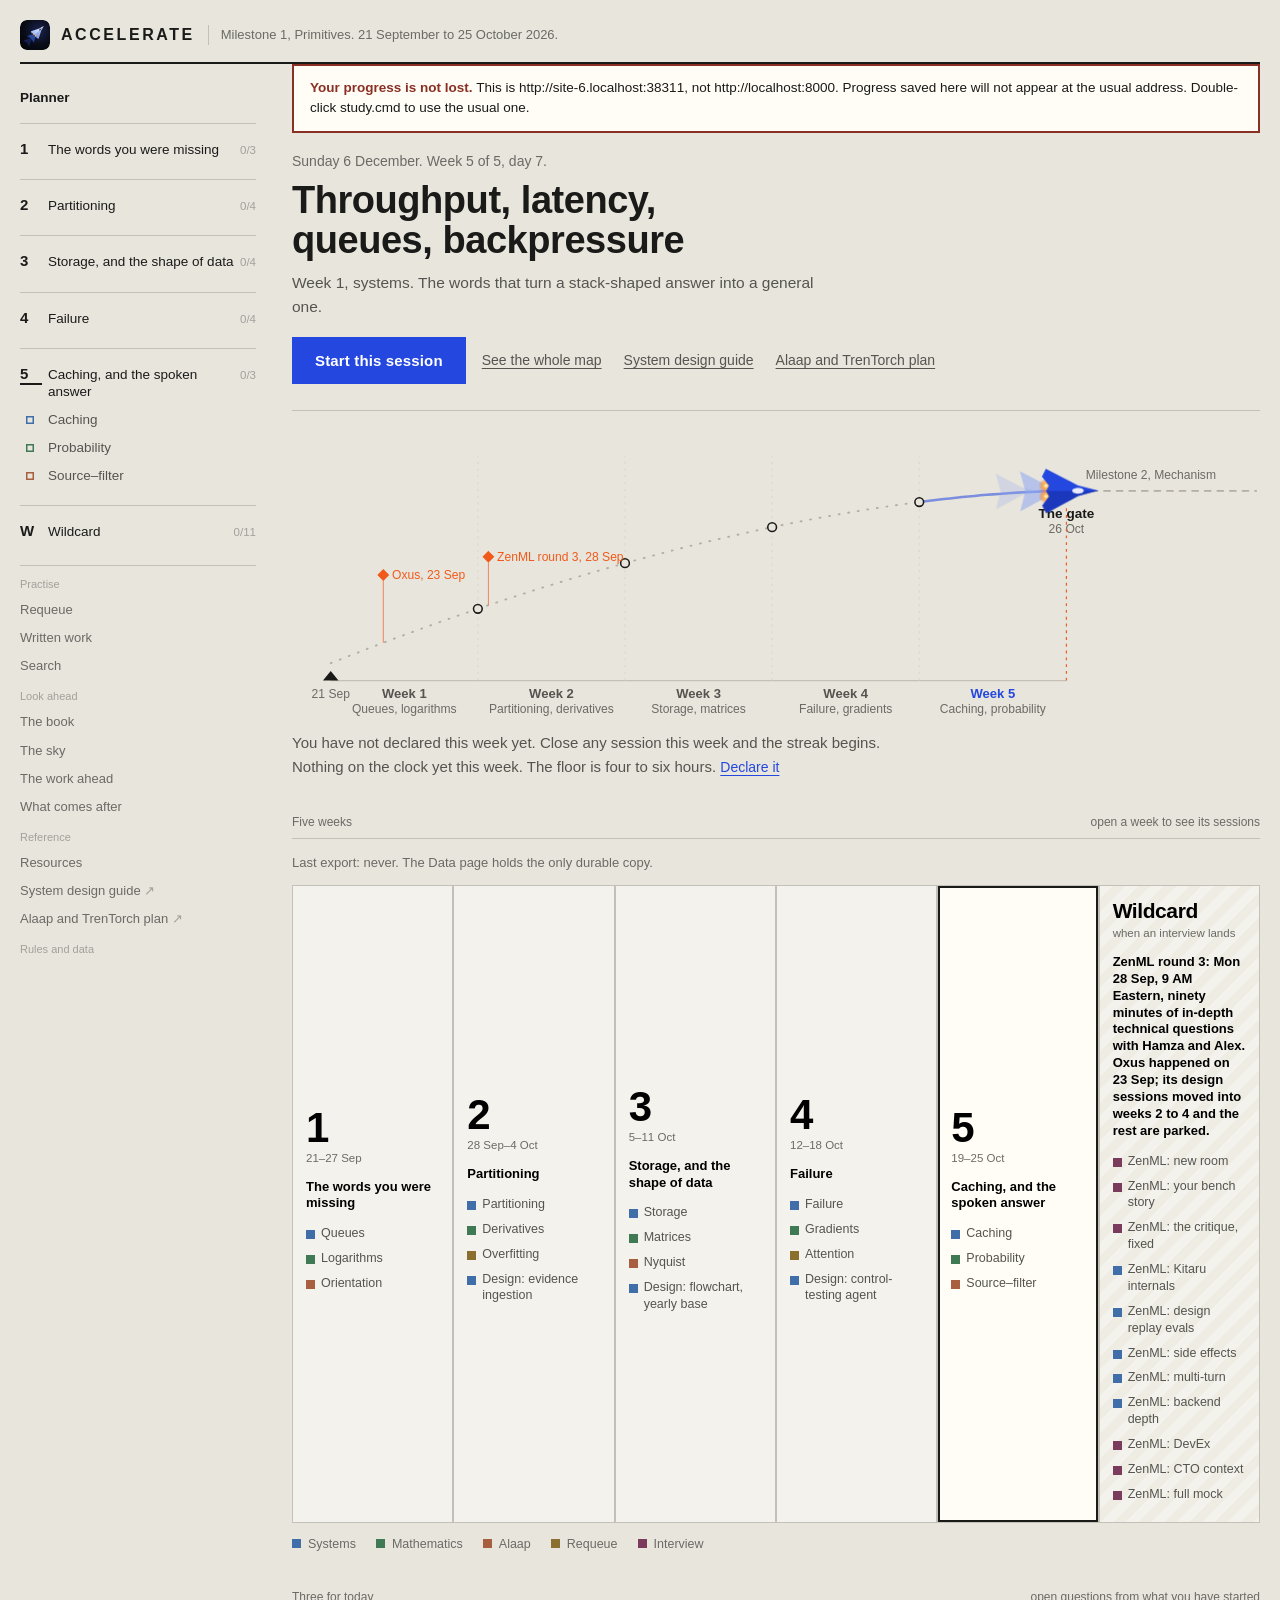
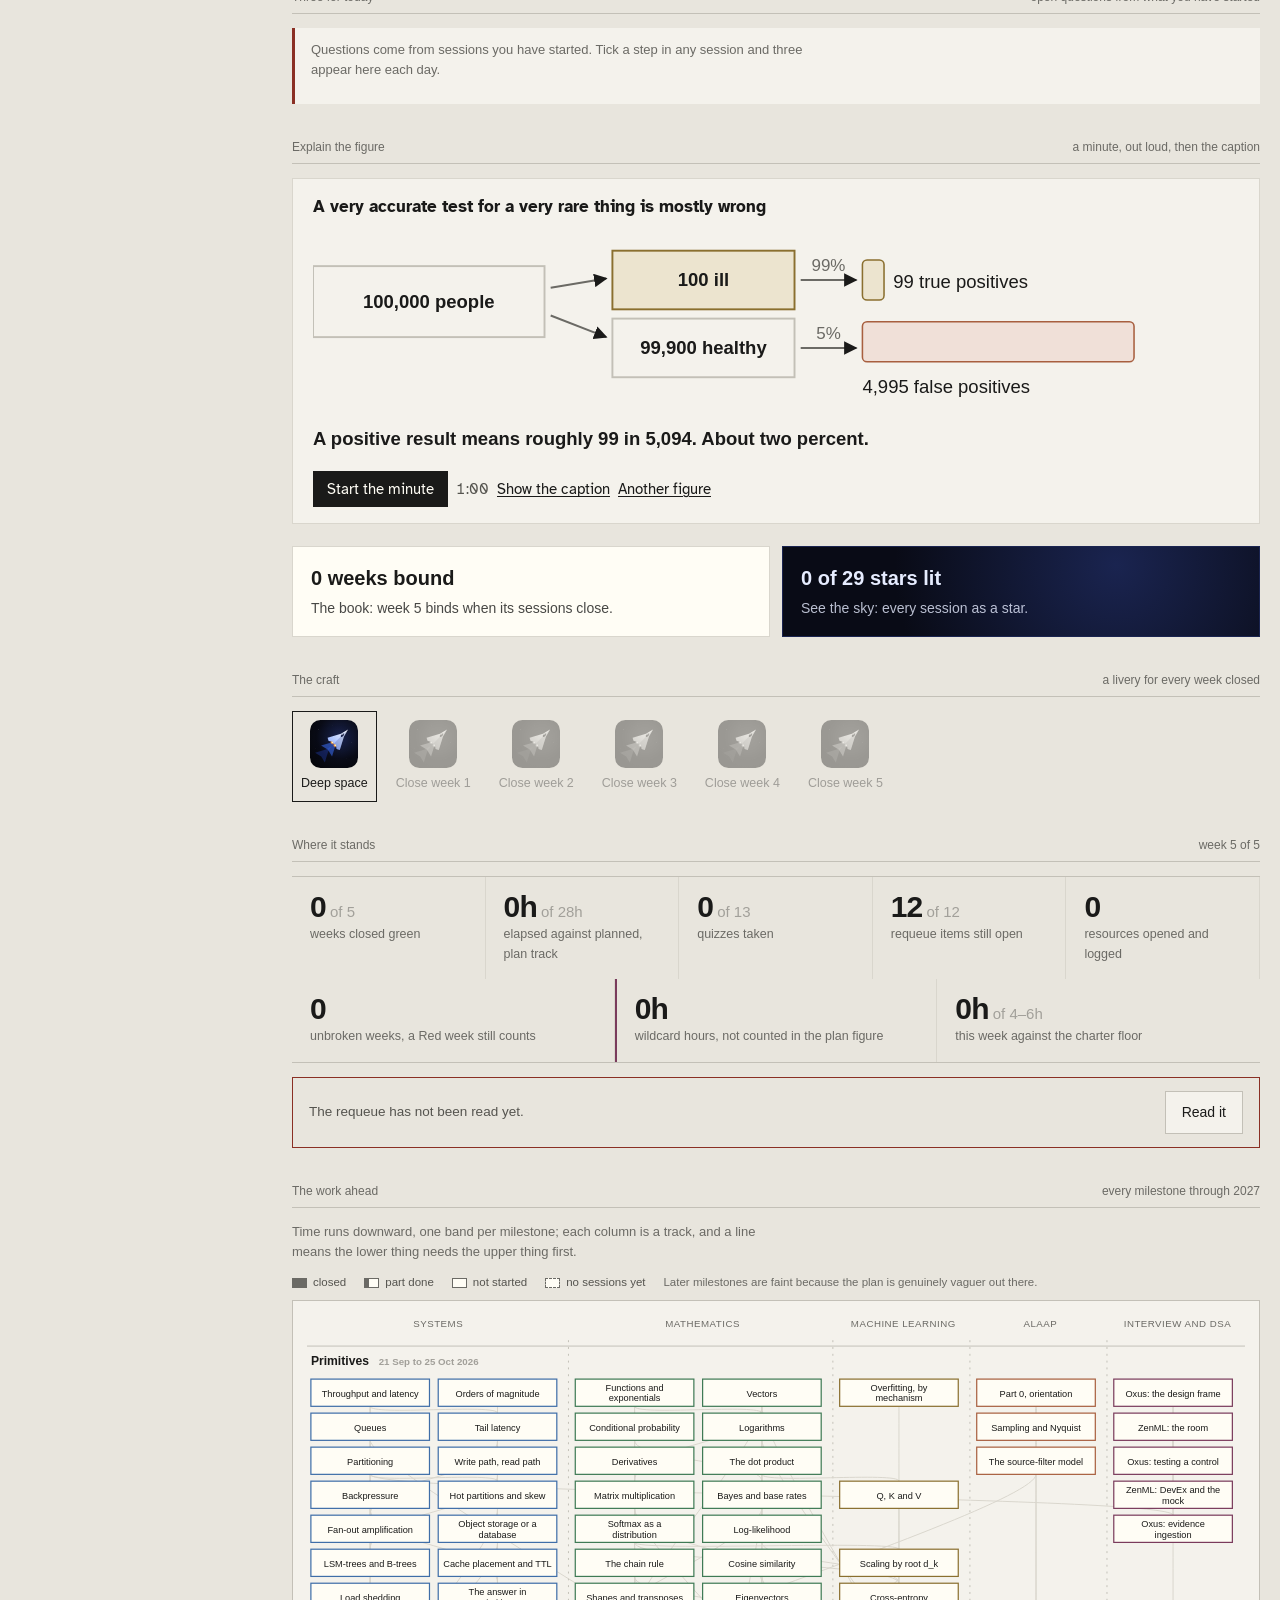
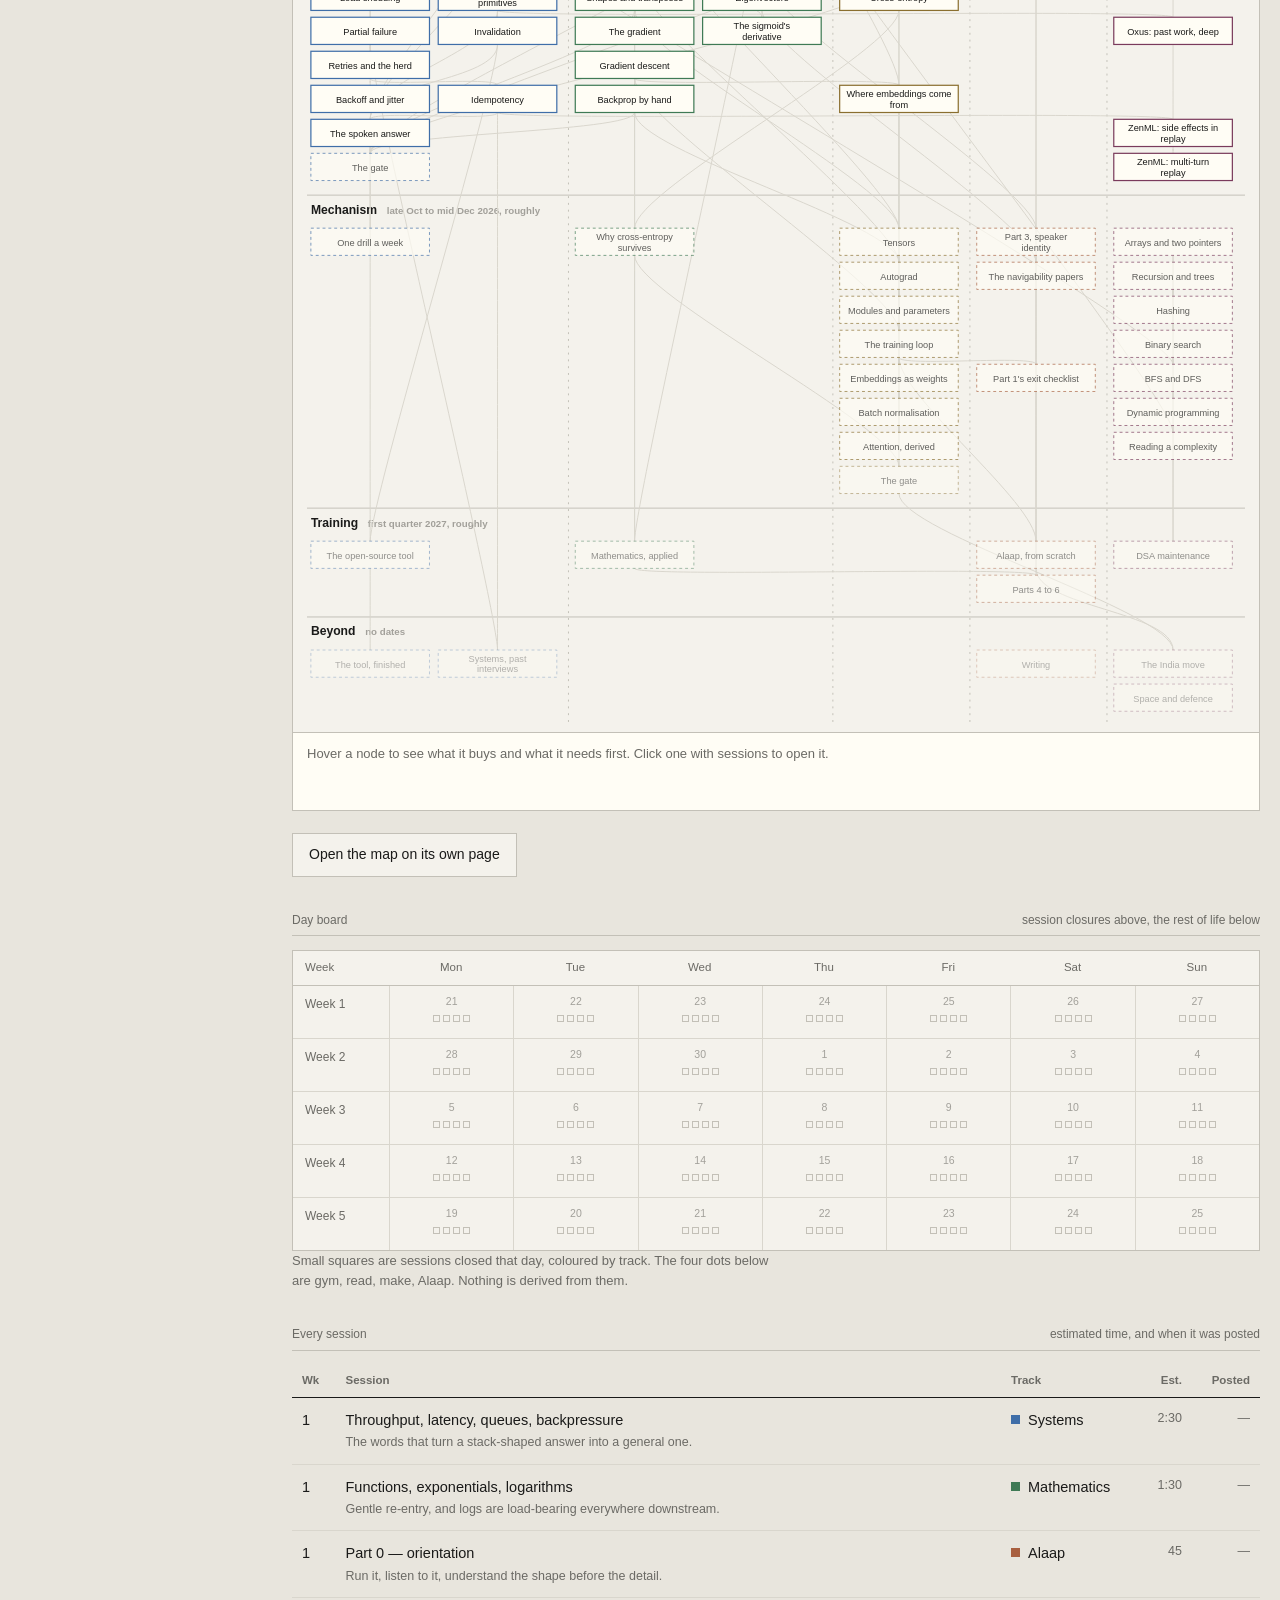
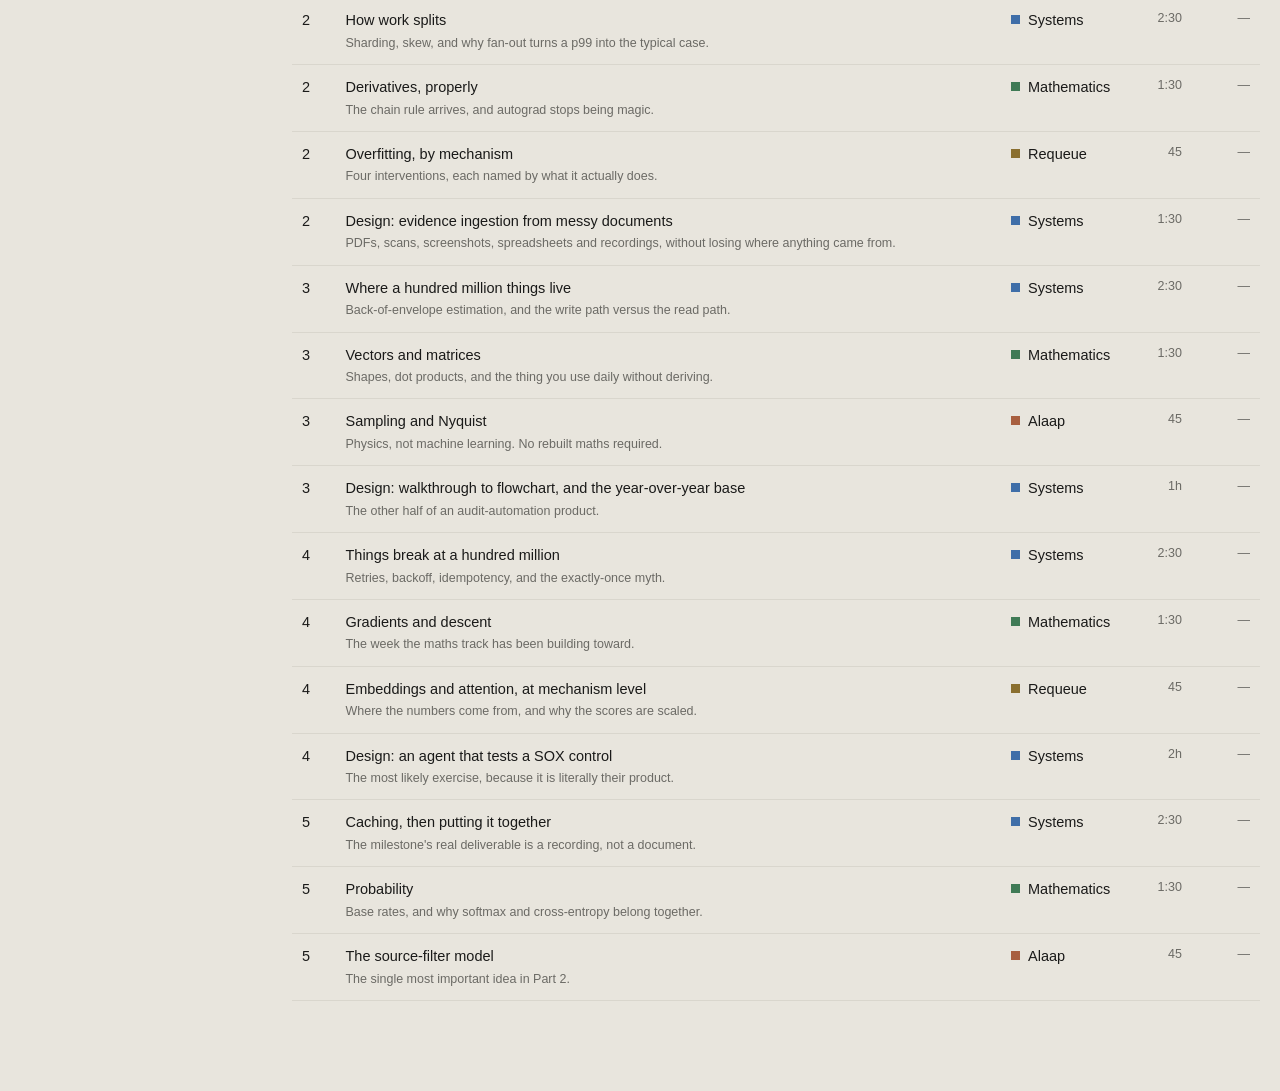
==== commit e75cc72b: "Figure viewer: hover notes, full screen, zoom, walk-through on every page; Lucide icons bundled; nod" ====
--- a/index.html
+++ b/index.html
@@ -7,6 +7,7 @@
 <link rel="icon" type="image/svg+xml" href="brand/accelerate.svg">
 <link rel="stylesheet" href="fonts/fonts.css">
 <link rel="stylesheet" href="figures/figures.css">
+<link rel="stylesheet" href="figures/viewer.css">
 <link rel="alternate icon" type="image/png" href="brand/accelerate-32.png">
 <style>
   :root {
@@ -676,7 +677,10 @@
     </main>
   </div>
 </div>
+<script src="figures/icons.js"></script>
 <script src="figures/figures.js"></script>
+<script src="figures/notes.js"></script>
+<script src="figures/viewer.js"></script>
 <script src="data/reading.js"></script>
 <script>
 (function () {
@@ -5679,6 +5683,7 @@
     var d = DIA[key];
     if (!d) { return null; }
     var f = el("div", "plate");
+    f.setAttribute("data-fig", key);
     f.appendChild(el("div", "pn", "Figure " + n + ". " + d.title));
     f.appendChild(htm("div", "", d.svg()));
     f.appendChild(htm("div", "cap", d.cap));
--- a/figures/figures.css
+++ b/figures/figures.css
@@ -12,3 +12,7 @@
 .d-t-s { fill: var(--dim, #6b6a65); font-family: var(--sans, "Helvetica Neue", Arial, sans-serif); font-size: 11px; }
 .d-t-b { fill: var(--ink, #1a1a19); font-family: var(--sans, "Helvetica Neue", Arial, sans-serif); font-size: 12px; font-weight: 700; }
 .d-t-x { fill: var(--faint, #a2a09a); font-family: var(--sans, "Helvetica Neue", Arial, sans-serif); font-size: 10.5px; }
+/* icons inside figures take their tone's stroke colour */
+.d-ic-sys { color: var(--sys, #3f6ea8); } .d-ic-math { color: var(--math, #3f7a55); } .d-ic-alaap { color: var(--alaap, #a85f3f); }
+.d-ic-req { color: var(--req, #8a6f2f); } .d-ic-iv { color: var(--iv, #7a3b5c); } .d-ic-now, .d-ic-flat { color: var(--ink, #1a1a19); }
+.fv-hit { stroke: transparent; stroke-width: 12; fill: none; }
--- a/figures/viewer.css
+++ b/figures/viewer.css
@@ -0,0 +1,57 @@
+/* The figure viewer (figures/viewer.js): hover notes, full screen, zoom and pan, and a
+   walk-through. Its own palette, so it reads the same on the light tracker and the dark
+   interview pages; figures always sit on white. */
+[data-fig] { cursor: zoom-in; position: relative; }
+[data-fig]:focus-visible { outline: 2px solid #3f6ea8; outline-offset: 3px; }
+[data-fig] [data-n], [data-fig] [data-e] { cursor: pointer; }
+[data-fig] [data-n].fv-hover rect, [data-fig] [data-n].fv-hover circle, [data-fig] [data-n].fv-hover ellipse { stroke-width: 2.2; }
+[data-fig] [data-e].fv-hover path, [data-fig] [data-e].fv-hover line { stroke-width: 2.4; }
+.fv-hit { stroke: transparent; stroke-width: 12; fill: none; }
+
+.fv-tip { position: fixed; z-index: 1001; display: none; max-width: 300px; padding: 9px 12px; background: #16161c; color: #f2f1ee;
+  font: 13.5px/1.45 "Atkinson Hyperlegible", "Helvetica Neue", Arial, sans-serif; border-radius: 6px; box-shadow: 0 8px 24px rgba(0,0,0,.25); pointer-events: none; }
+.fv-tip b { display: block; font-size: 14px; }
+.fv-tip span { display: block; color: #c9c8d2; margin-top: 3px; }
+
+html.fv-open, html.fv-open body { overflow: hidden; }
+.fv { position: fixed; inset: 0; z-index: 1000; display: none; flex-direction: column; background: #f4f3ef; color: #1a1a19;
+  font-family: "Atkinson Hyperlegible", "Helvetica Neue", Arial, sans-serif; }
+.fv-bar { display: flex; align-items: center; gap: 16px; padding: 12px 18px; border-bottom: 1px solid #d9d6cd; background: #fbfaf7; }
+.fv-title { font-size: 17px; font-weight: 700; flex: 1; min-width: 0; }
+.fv-tools { display: flex; align-items: center; gap: 6px; flex-wrap: wrap; }
+.fv-b { font: inherit; font-size: 14px; min-width: 34px; height: 32px; padding: 0 10px; border: 1px solid #c3c0b7; background: #fff; color: #1a1a19; cursor: pointer; border-radius: 6px; }
+.fv-b:hover { border-color: #1a1a19; }
+.fv-b:focus-visible { outline: 2px solid #3f6ea8; outline-offset: 1px; }
+.fv-walk { font-weight: 700; }
+.fv-x { font-size: 18px; margin-left: 8px; }
+.fv-count { font-size: 13px; color: #6b6a65; min-width: 64px; text-align: center; font-variant-numeric: tabular-nums; }
+.fv-main { flex: 1; display: grid; grid-template-columns: minmax(0, 1fr) 380px; min-height: 0; }
+.fv-stage { position: relative; overflow: hidden; background: #fff; cursor: grab; touch-action: none; }
+.fv-stage:active { cursor: grabbing; }
+.fv-pan { position: absolute; inset: 0; display: grid; place-items: center; padding: 32px; transform-origin: 0 0; color: #1a1a19; }
+.fv-wrap { margin: 0 !important; padding: 0 !important; border: 0 !important; width: 100%; height: 100%; display: grid; place-items: center; overflow: visible !important; box-shadow: none !important; }
+.fv-pan svg { width: 100%; height: 100%; max-height: calc(100vh - 140px); min-width: 0 !important; max-width: none !important; }
+.fv-pan svg.fv-dim [data-n], .fv-pan svg.fv-dim [data-e] { opacity: .28; transition: opacity .15s ease; }
+.fv-pan svg.fv-dim .fv-on { opacity: 1; }
+.fv-pan .fv-on rect, .fv-pan .fv-on circle, .fv-pan .fv-on ellipse { stroke-width: 2.6; }
+.fv-pan .fv-on path, .fv-pan .fv-on line { stroke-width: 2.6; }
+.fv-side { overflow-y: auto; padding: 22px 24px 30px; border-left: 1px solid #d9d6cd; font-size: 15.5px; line-height: 1.62; }
+.fv-cap { color: #33322e; }
+.fv-cap b { color: #1a1a19; }
+.fv-hint { color: #6b6a65; font-size: 14px; margin-top: 14px; }
+.fv-kind { font-size: 13px; font-weight: 700; color: #6b6a65; margin: 18px 0 4px; }
+.fv-kind:first-child { margin-top: 0; }
+.fv-sel h3 { font-size: 20px; line-height: 1.3; margin: 0 0 10px; }
+.fv-sel p { margin: 0 0 12px; }
+.fv-links { margin: 0 0 16px; padding: 0; list-style: none; }
+.fv-links li { margin: 0 0 8px; padding-left: 14px; position: relative; }
+.fv-links li::before { content: ""; position: absolute; left: 0; top: .75em; width: 5px; height: 1.5px; background: #6b6a65; }
+.fv-links a { color: #1a1a19; text-decoration: underline; text-decoration-color: #c3c0b7; text-underline-offset: 3px; }
+.fv-links a:hover { text-decoration-color: #1a1a19; }
+.fv-link { border: 0; background: none; padding: 0; height: auto; min-width: 0; text-decoration: underline; color: #55544f; font-size: 14px; }
+@media (max-width: 800px) {
+  .fv-main { grid-template-columns: 1fr; grid-template-rows: minmax(0, 1.2fr) minmax(0, 1fr); }
+  .fv-side { border-left: 0; border-top: 1px solid #d9d6cd; }
+  .fv-title { font-size: 15px; }
+}
+@media (prefers-reduced-motion: reduce) { .fv-pan svg.fv-dim [data-n], .fv-pan svg.fv-dim [data-e] { transition: none; } }
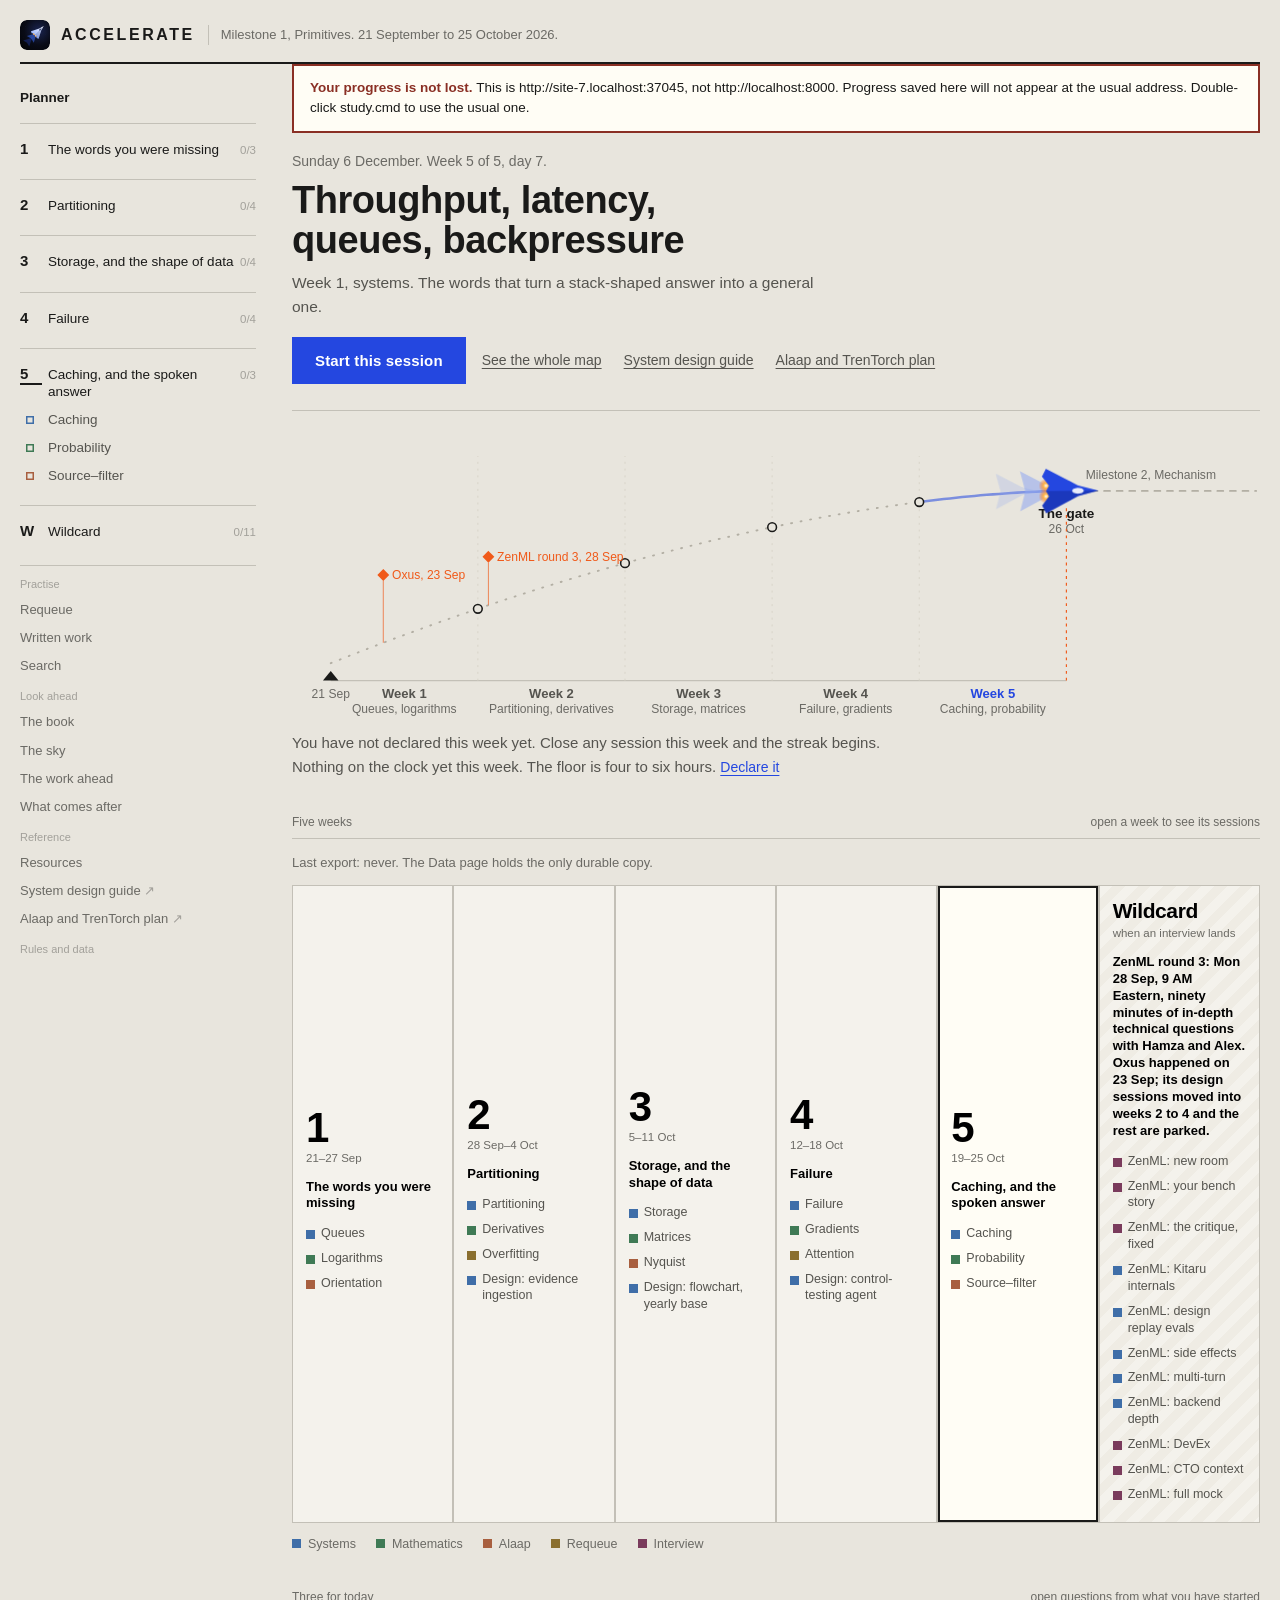
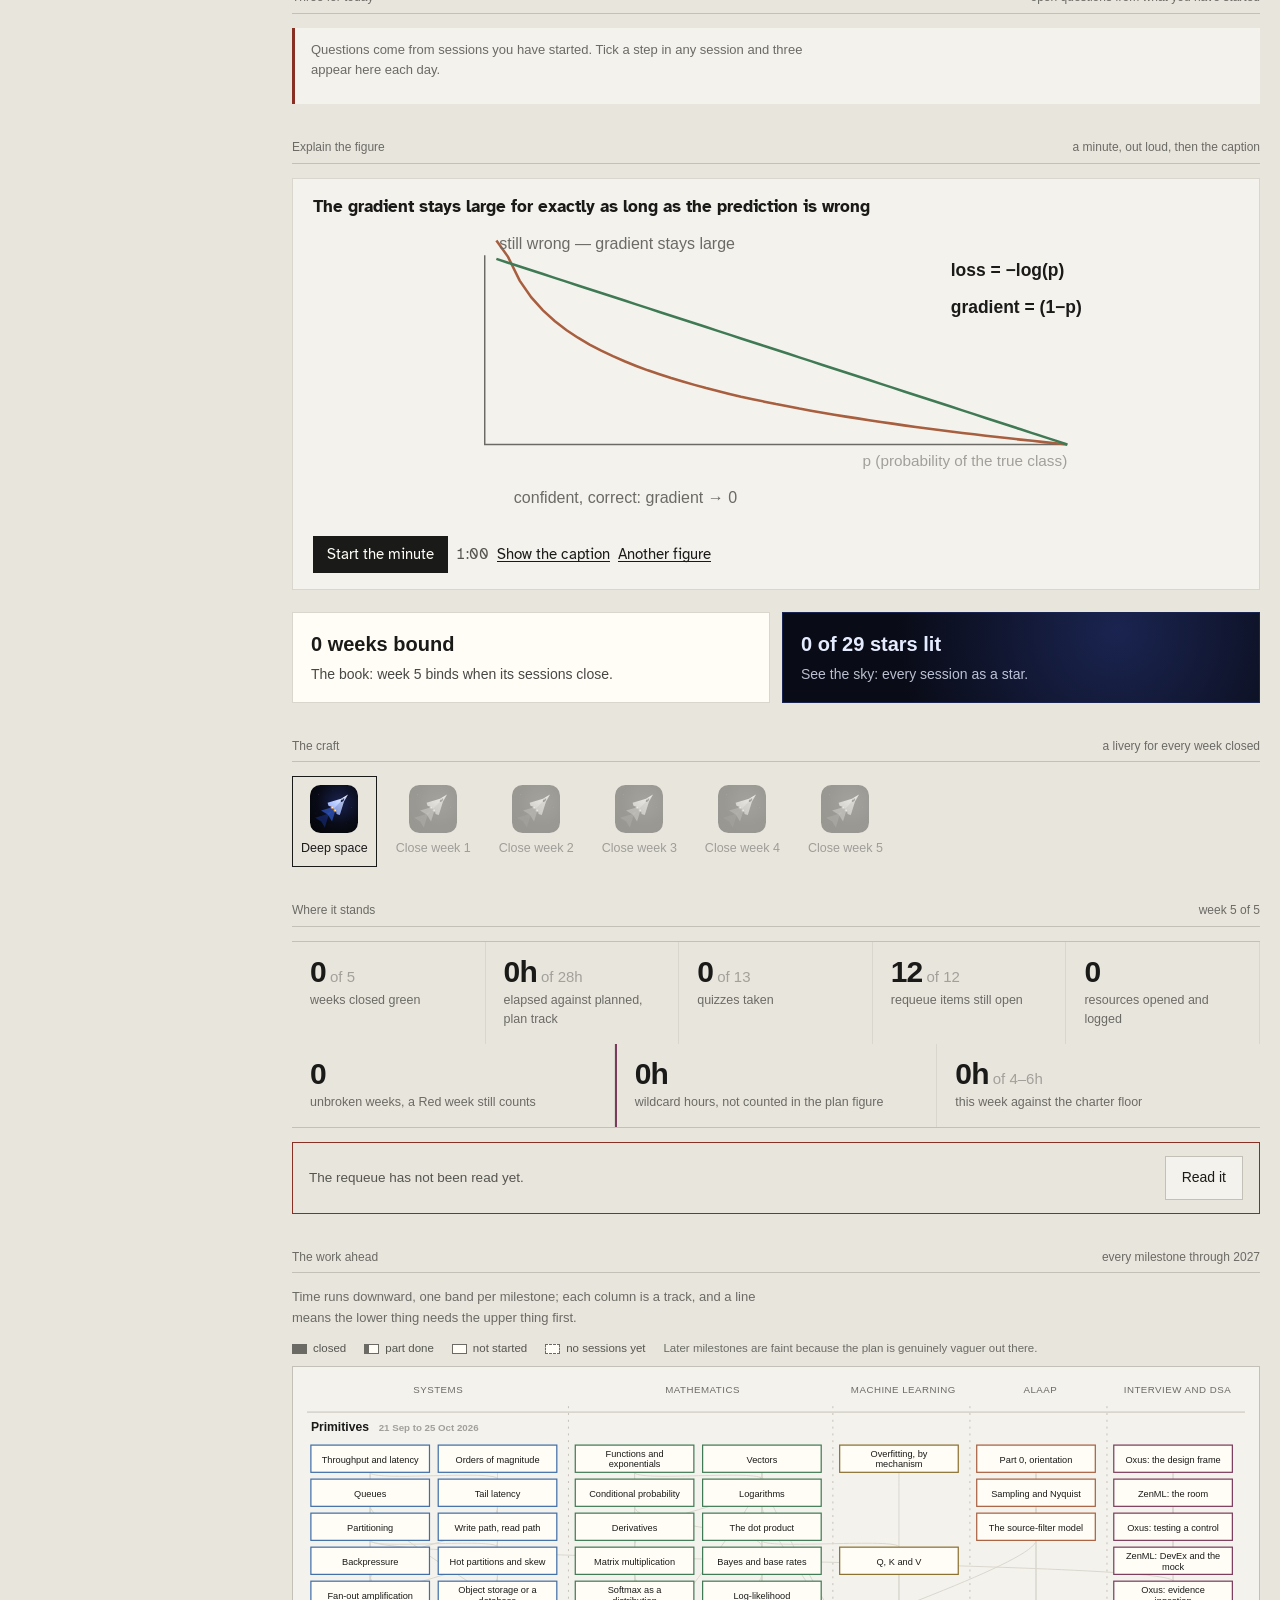
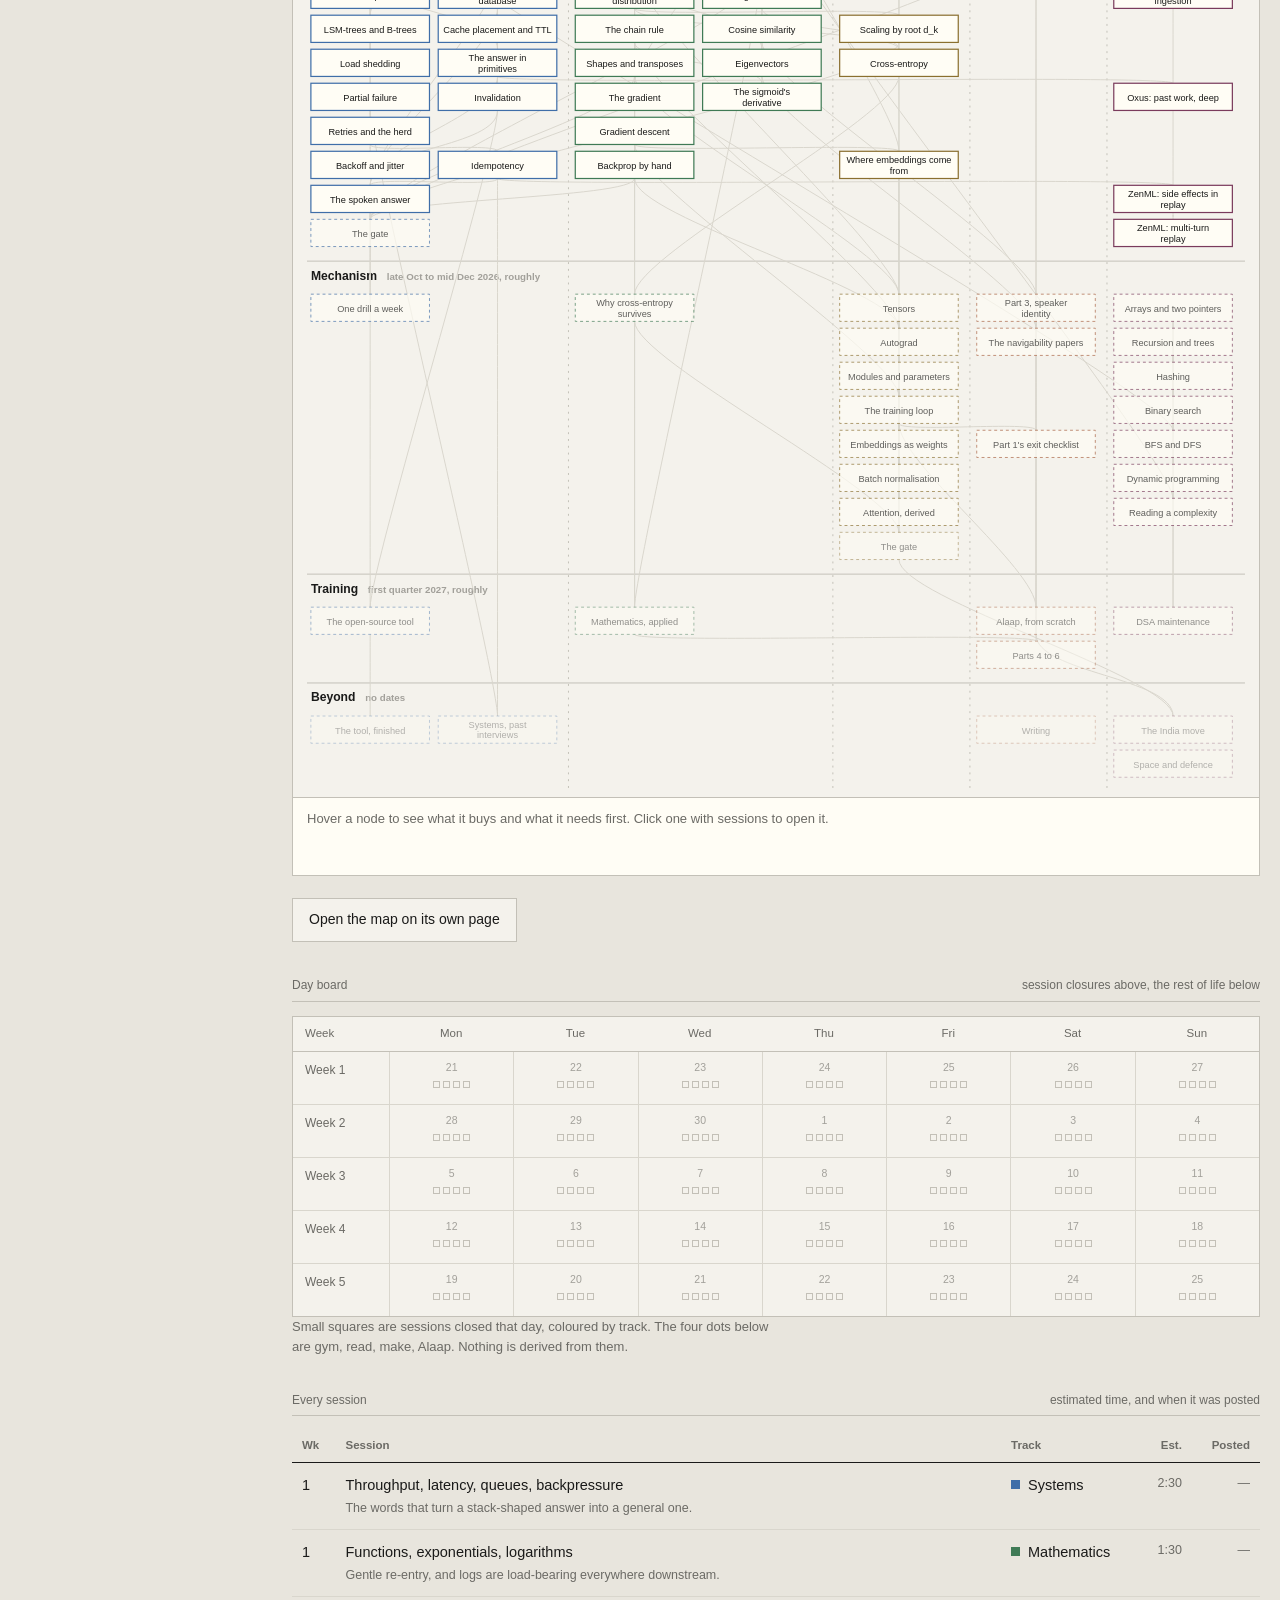
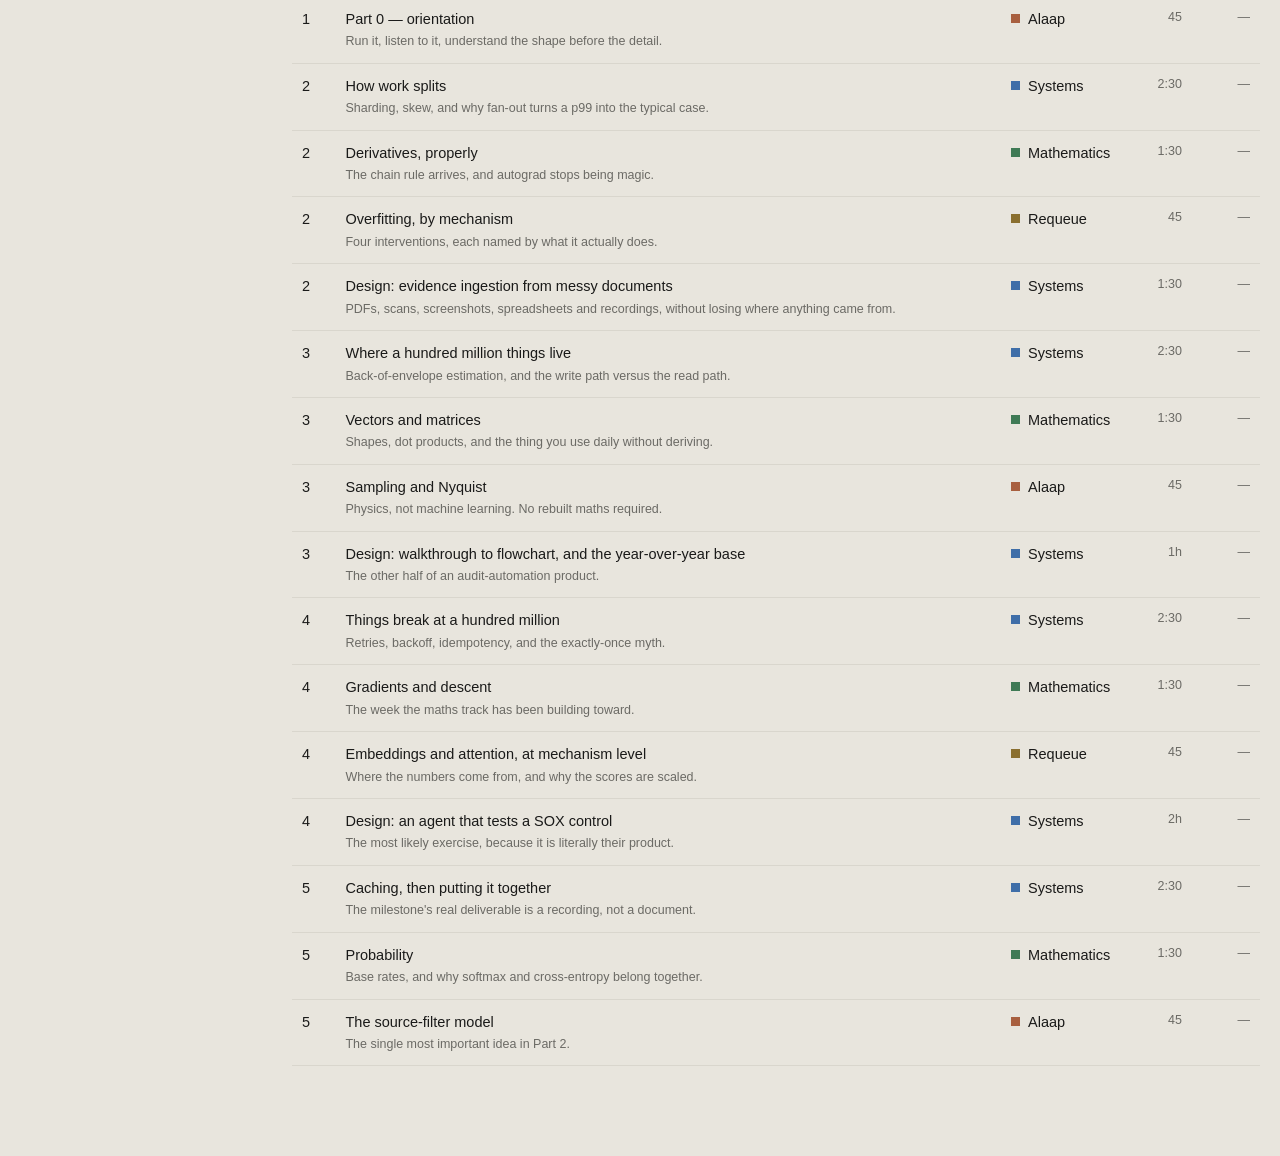
==== commit 27f0ca1c: "How you study best, in PROTOCOL; README for anyone who lands here; WILDCARD, MILESTONE-1 and STUDY-L" ====
--- a/index.html
+++ b/index.html
@@ -467,8 +467,8 @@
   @media (max-width: 860px) {
     .compare { grid-template-columns: 1fr; padding-left: 2px; gap: 16px; }
   }
-  /* w3-floor-time: session clock and ten-minute floor */
-  .clockbox, .floorbox { display: flex; flex-wrap: wrap; align-items: center; gap: 10px; }
+  /* session clock */
+  .clockbox { display: flex; flex-wrap: wrap; align-items: center; gap: 10px; }
   .clockcorr { width: 68px; border: 1px solid var(--line); background: var(--sheet);
     padding: 8px 9px; font: inherit; font-size: 13.5px; color: inherit; }
   .fig-wild { border-left: 2px solid var(--iv); }
@@ -7352,10 +7352,9 @@
     v.appendChild(rubric("No back-filling"));
     v.appendChild(el("p", "", "Missed hours are never owed. No catching up, no double sessions, no debt. A missed week is simply gone. Accumulated debt is the most common reason long plans get dropped, so this one does not create any."));
 
-    v.appendChild(rubric("Three working rules"));
+    v.appendChild(rubric("Two working rules"));
     var ol = el("ol", "rules");
-    [["The ten-minute floor. ", "Before marking something unknown or moving past it, give it ten minutes of written attempt: what you know, where it stops, what exactly is missing. Most things resolve inside that window."],
-     ["The requeue. ", "Anything set aside goes onto the list and comes back later."],
+    [["The requeue. ", "Anything set aside goes onto the list and comes back later."],
      ["The weekly look. ", "Once a week, read the requeue. Not to clear it, just to keep it in view."]].forEach(function (r) {
       var li = document.createElement("li");
       var b = document.createElement("b");
@@ -8288,9 +8287,6 @@
     return box;
   }
 
-  /* ------------------------------------------- w3-floor-time: ten-minute floor */
-
-
   /* --------------------------------------------------------- export tracking */
 
   function stateSnapshot() {
@@ -8364,6 +8360,7 @@
           (c.res || []).forEach(function (r) {
             lines.push(r.book ? "  - " + r.book : "  - [" + r.label + "](" + r.url + ")");
           });
+          extraMarkdown(c.k, "  ").forEach(function (l) { lines.push(l); });
           if (c.src && c.src.do && c.src.do.length) {
             c.src.do.forEach(function (d) {
               lines.push("  - [ ] " + d.a + (d.m ? "  _(" + mins(d.m) + ")_" : ""));
@@ -8388,12 +8385,25 @@
             if (st.out) { lines.push("  Done when: " + st.out); }
             if (st.skip) { lines.push("  Skip: " + st.skip); }
             if (st.nlm) { lines.push("  Ask NotebookLM: " + st.nlm); }
+            extraMarkdown(c.k, "  ").forEach(function (l) { lines.push(l); });
           });
         }
         lines.push("");
       });
     });
     return lines.join("\n").replace(/\n{3,}/g, "\n\n").replace(/\s+$/, "") + "\n";
+  }
+  /* the reading from data/reading.js under a card: outside reading, lessons, guide techniques */
+  function extraMarkdown(key, pad) {
+    var x = extraOf(key), out = [];
+    (x.read || []).concat(x.aieng || []).forEach(function (r) {
+      var m = r.m ? "  (" + mins(r.m) + ")" : "";
+      out.push(pad + "- Read: " + (r.url ? "[" + r.label + "](" + r.url + ")" : r.book) + m);
+    });
+    (x.sd || []).forEach(function (p) {
+      out.push(pad + "- Guide: [" + sdLabel(p) + "](" + sdHref(p) + ")" + (p.why ? ". " + p.why : ""));
+    });
+    return out;
   }
 
   /* --------------------------------------------------- declared week state */
--- a/figures/viewer.css
+++ b/figures/viewer.css
@@ -16,7 +16,7 @@
 html.fv-open, html.fv-open body { overflow: hidden; }
 .fv { position: fixed; inset: 0; z-index: 1000; display: none; flex-direction: column; background: #f4f3ef; color: #1a1a19;
   font-family: "Atkinson Hyperlegible", "Helvetica Neue", Arial, sans-serif; }
-.fv-bar { display: flex; align-items: center; gap: 16px; padding: 12px 18px; border-bottom: 1px solid #d9d6cd; background: #fbfaf7; }
+.fv-bar { display: flex; flex-wrap: wrap; align-items: center; gap: 10px 16px; padding: 12px 18px; border-bottom: 1px solid #d9d6cd; background: #fbfaf7; }
 .fv-title { font-size: 17px; font-weight: 700; flex: 1; min-width: 0; }
 .fv-tools { display: flex; align-items: center; gap: 6px; flex-wrap: wrap; }
 .fv-b { font: inherit; font-size: 14px; min-width: 34px; height: 32px; padding: 0 10px; border: 1px solid #c3c0b7; background: #fff; color: #1a1a19; cursor: pointer; border-radius: 6px; }
@@ -52,6 +52,9 @@
 @media (max-width: 800px) {
   .fv-main { grid-template-columns: 1fr; grid-template-rows: minmax(0, 1.2fr) minmax(0, 1fr); }
   .fv-side { border-left: 0; border-top: 1px solid #d9d6cd; }
-  .fv-title { font-size: 15px; }
+  .fv-title { font-size: 15px; flex-basis: 100%; }
+  .fv-tools { gap: 4px; }
+  .fv-b { min-width: 30px; height: 30px; padding: 0 8px; }
+  .fv-x { margin-left: auto; }
 }
 @media (prefers-reduced-motion: reduce) { .fv-pan svg.fv-dim [data-n], .fv-pan svg.fv-dim [data-e] { transition: none; } }
